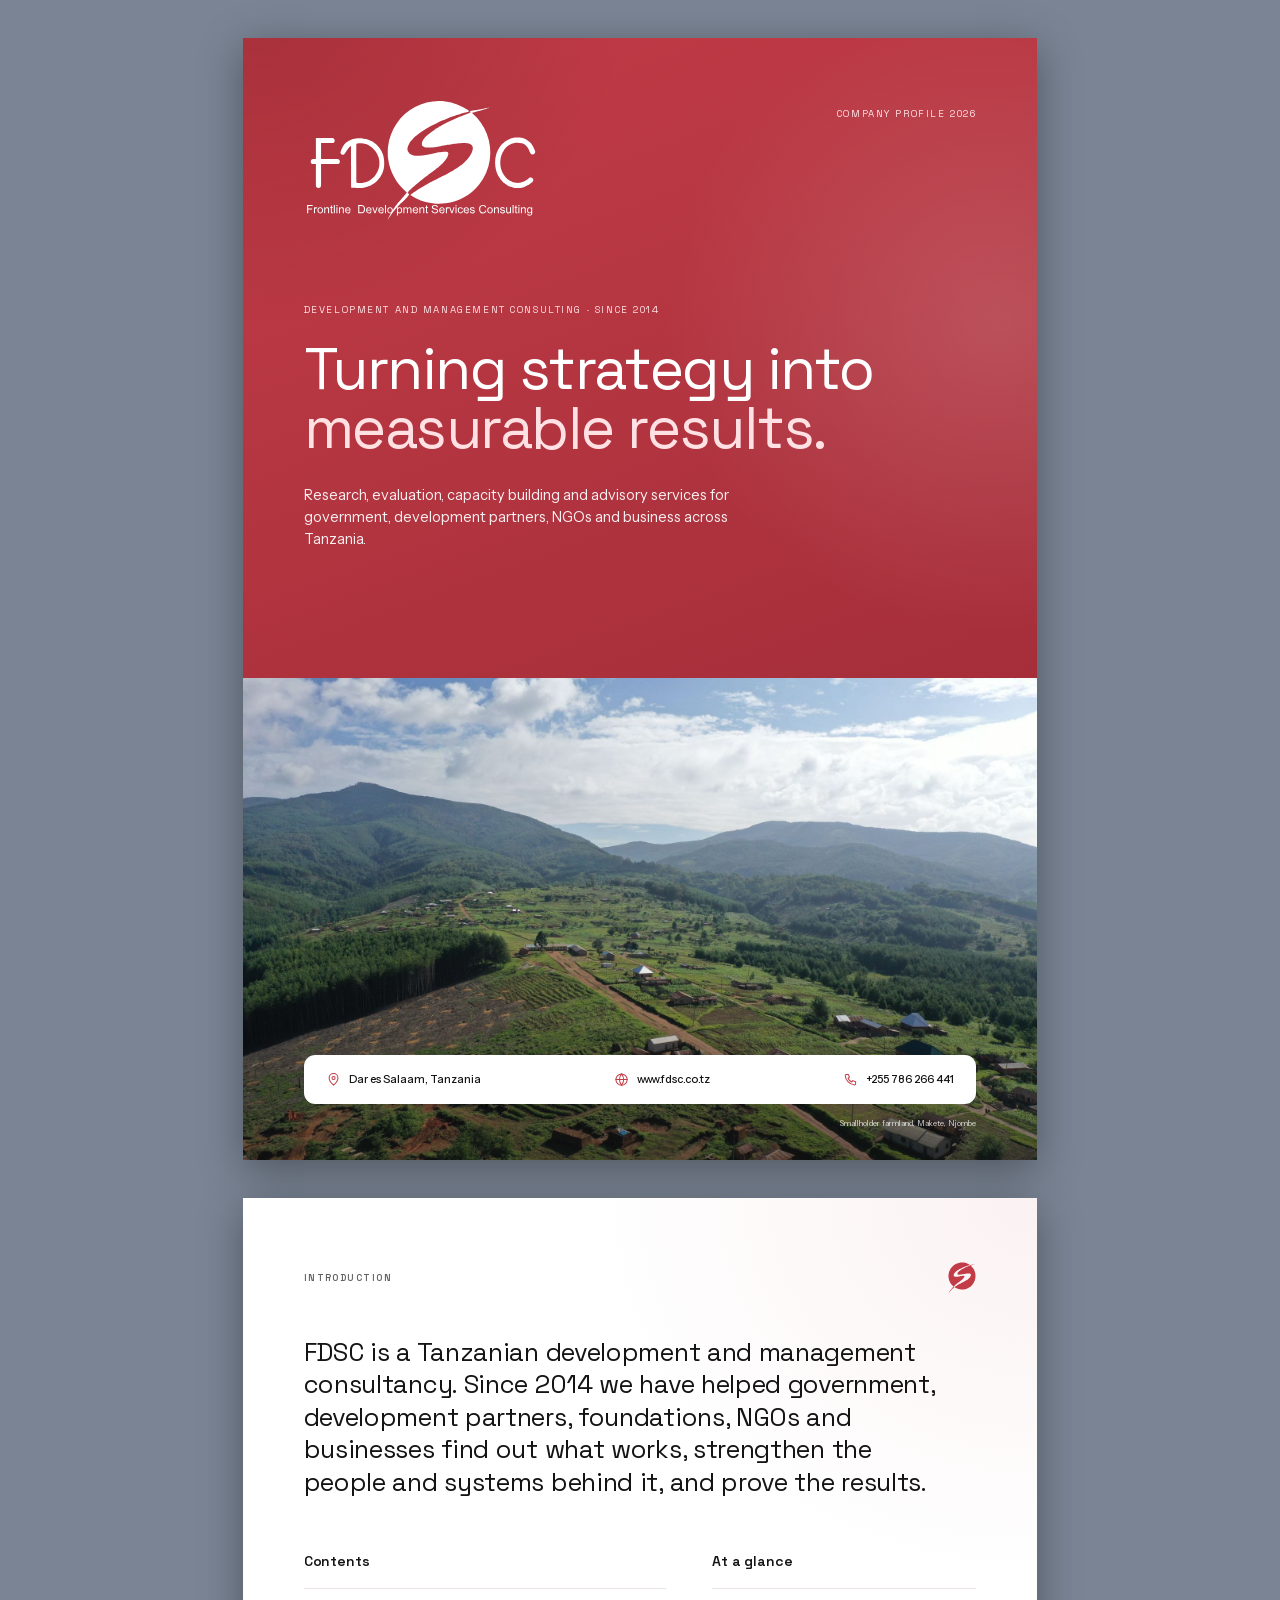
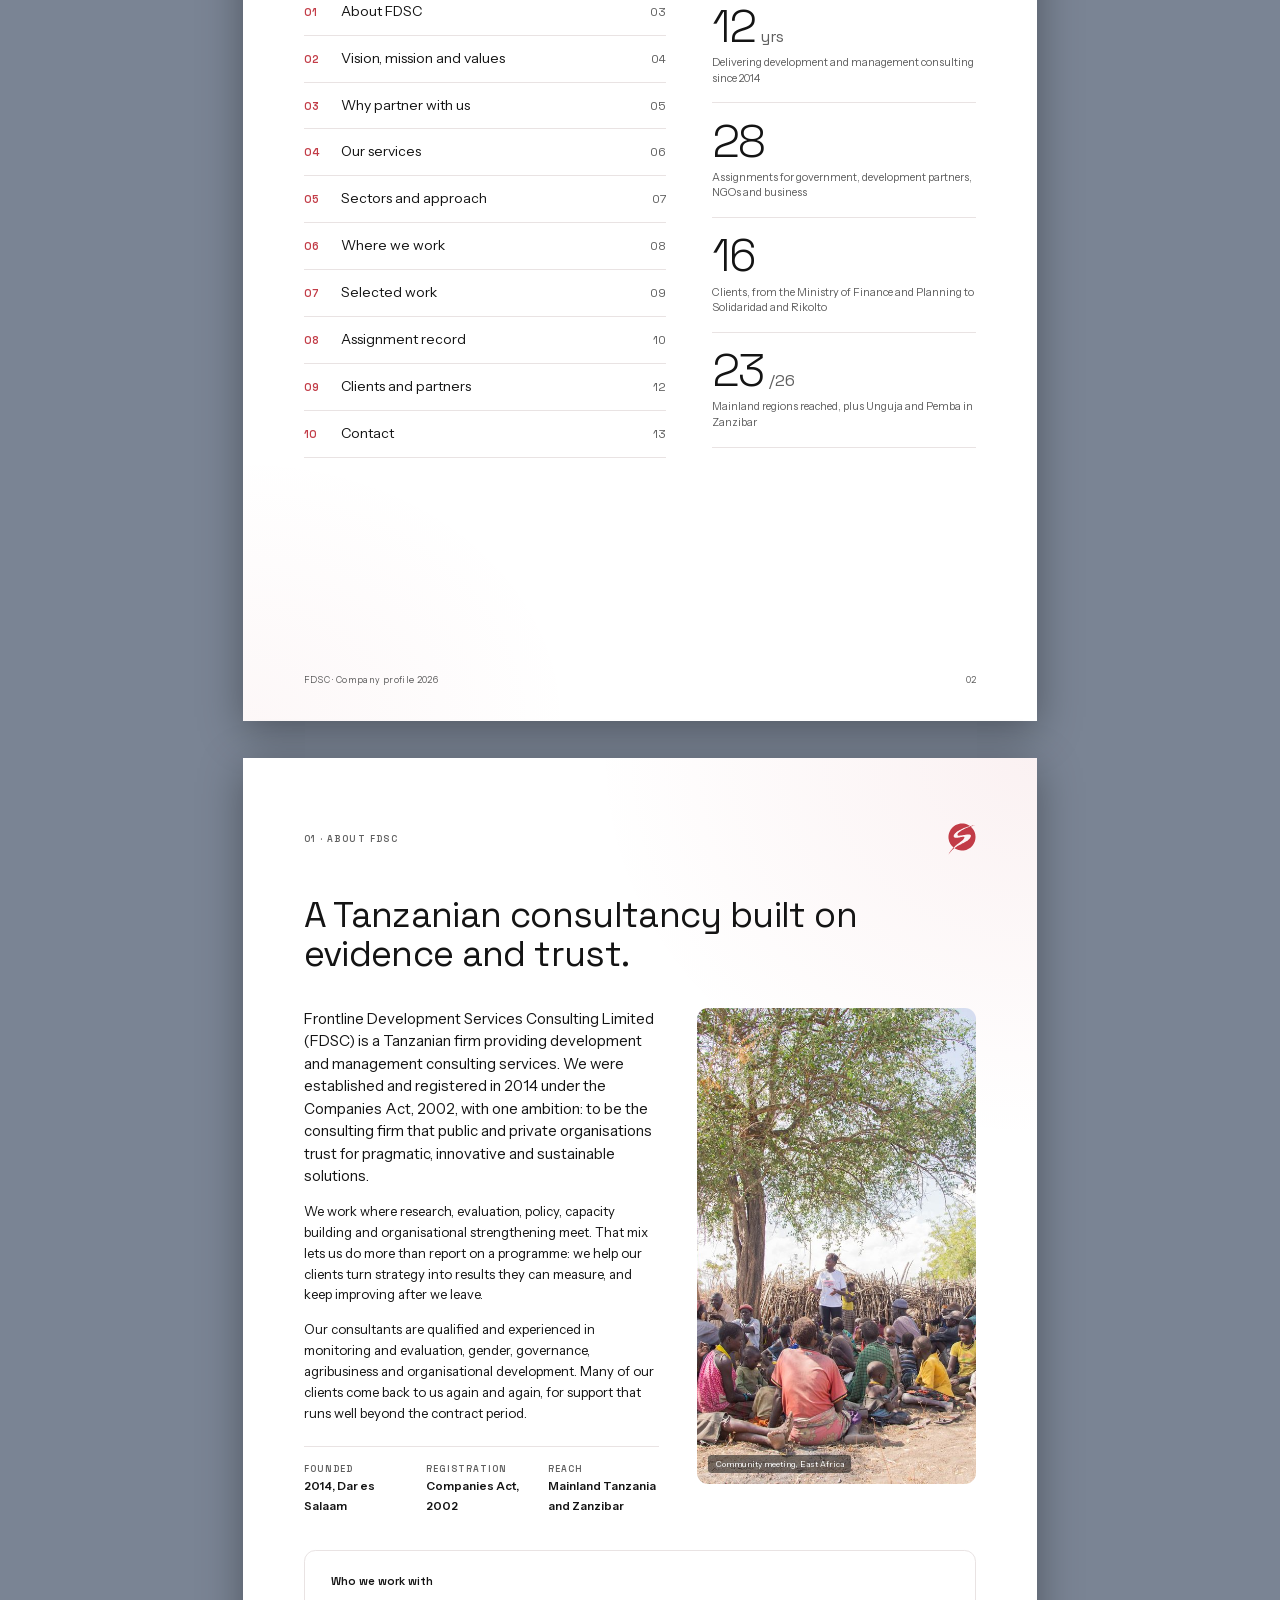
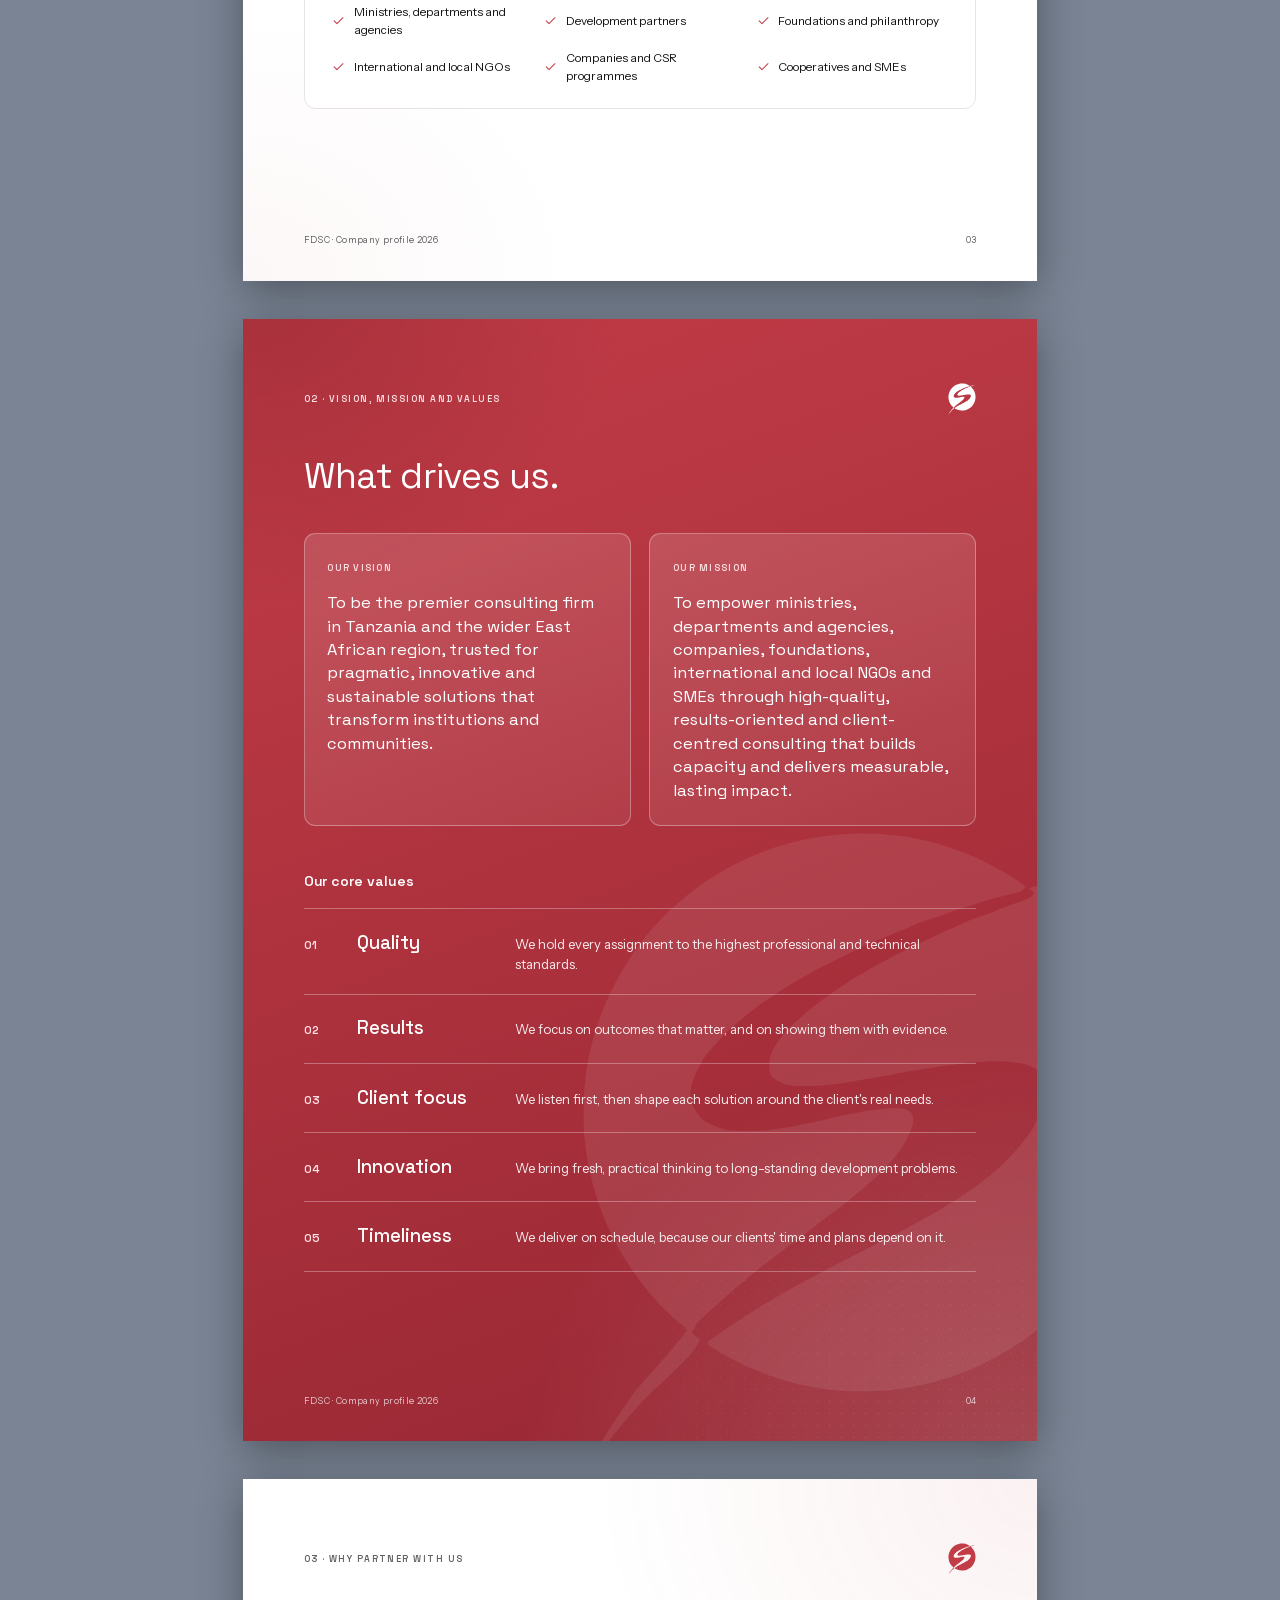
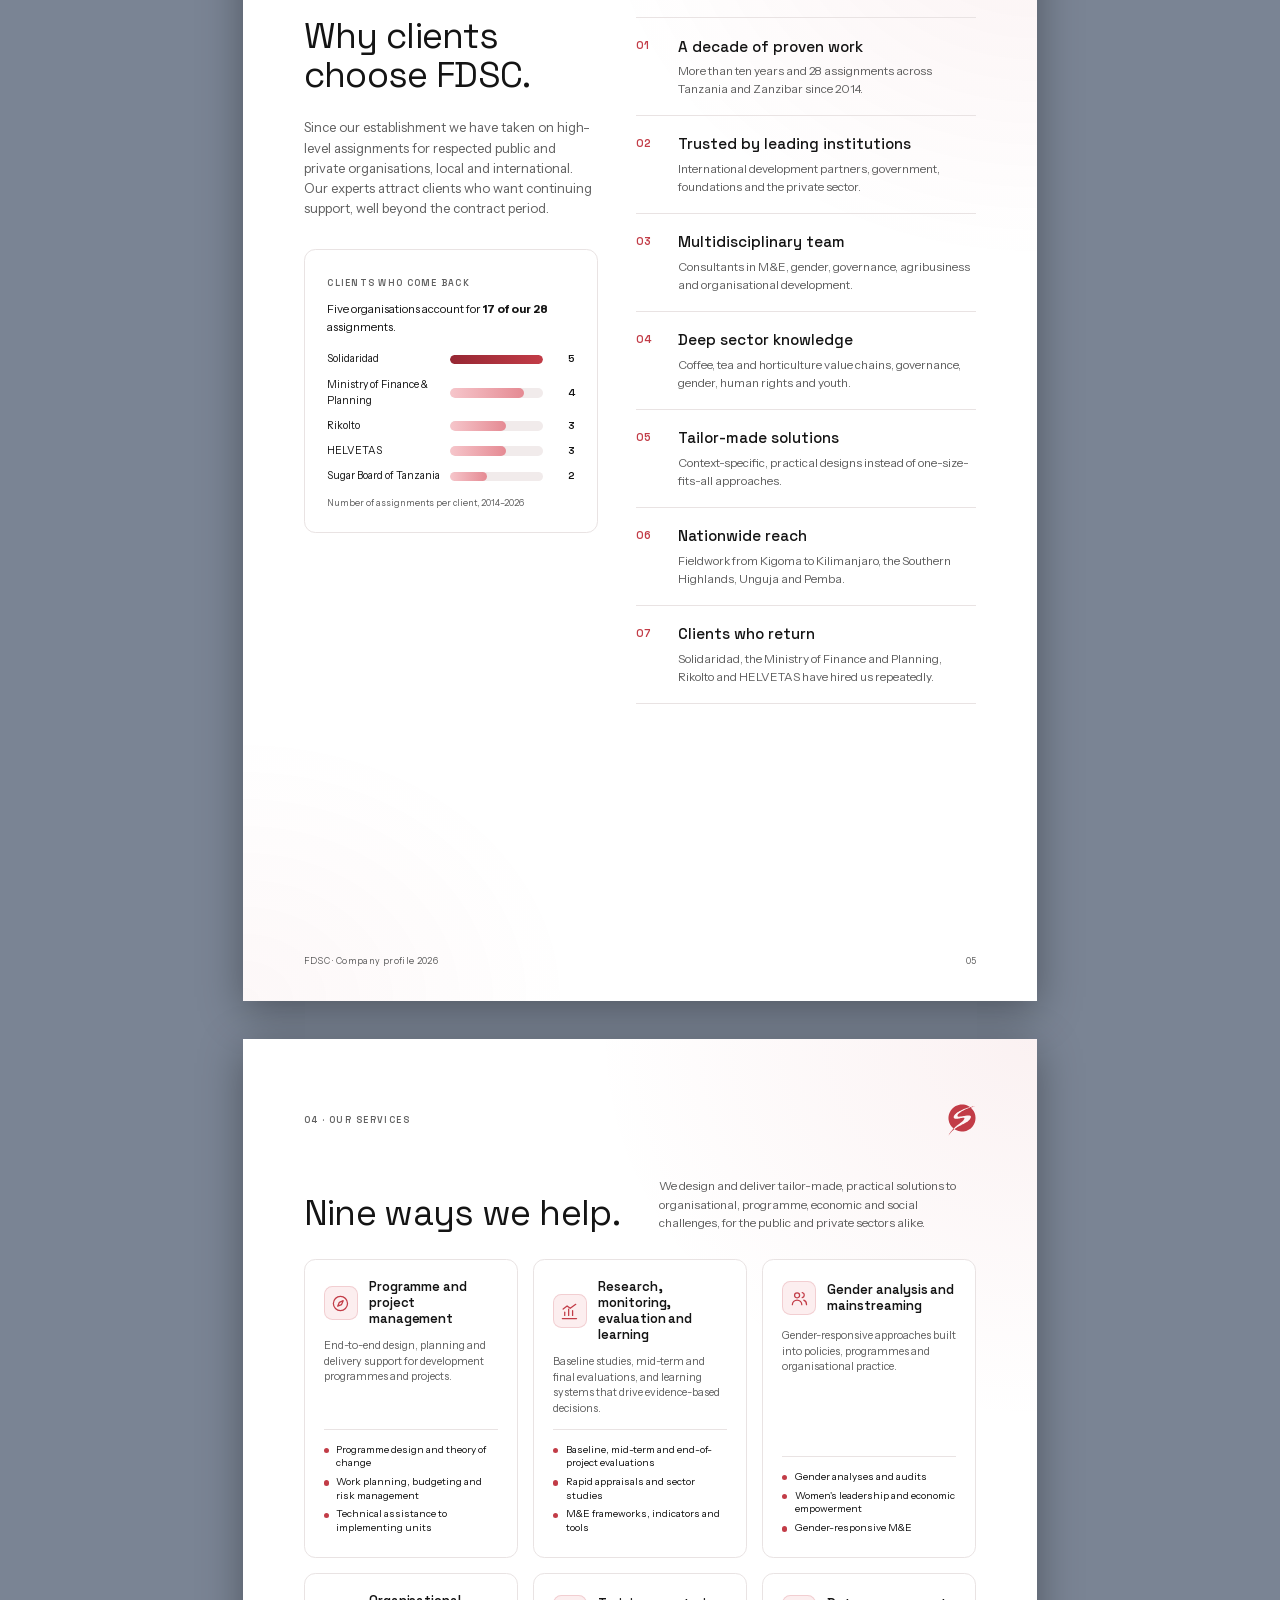
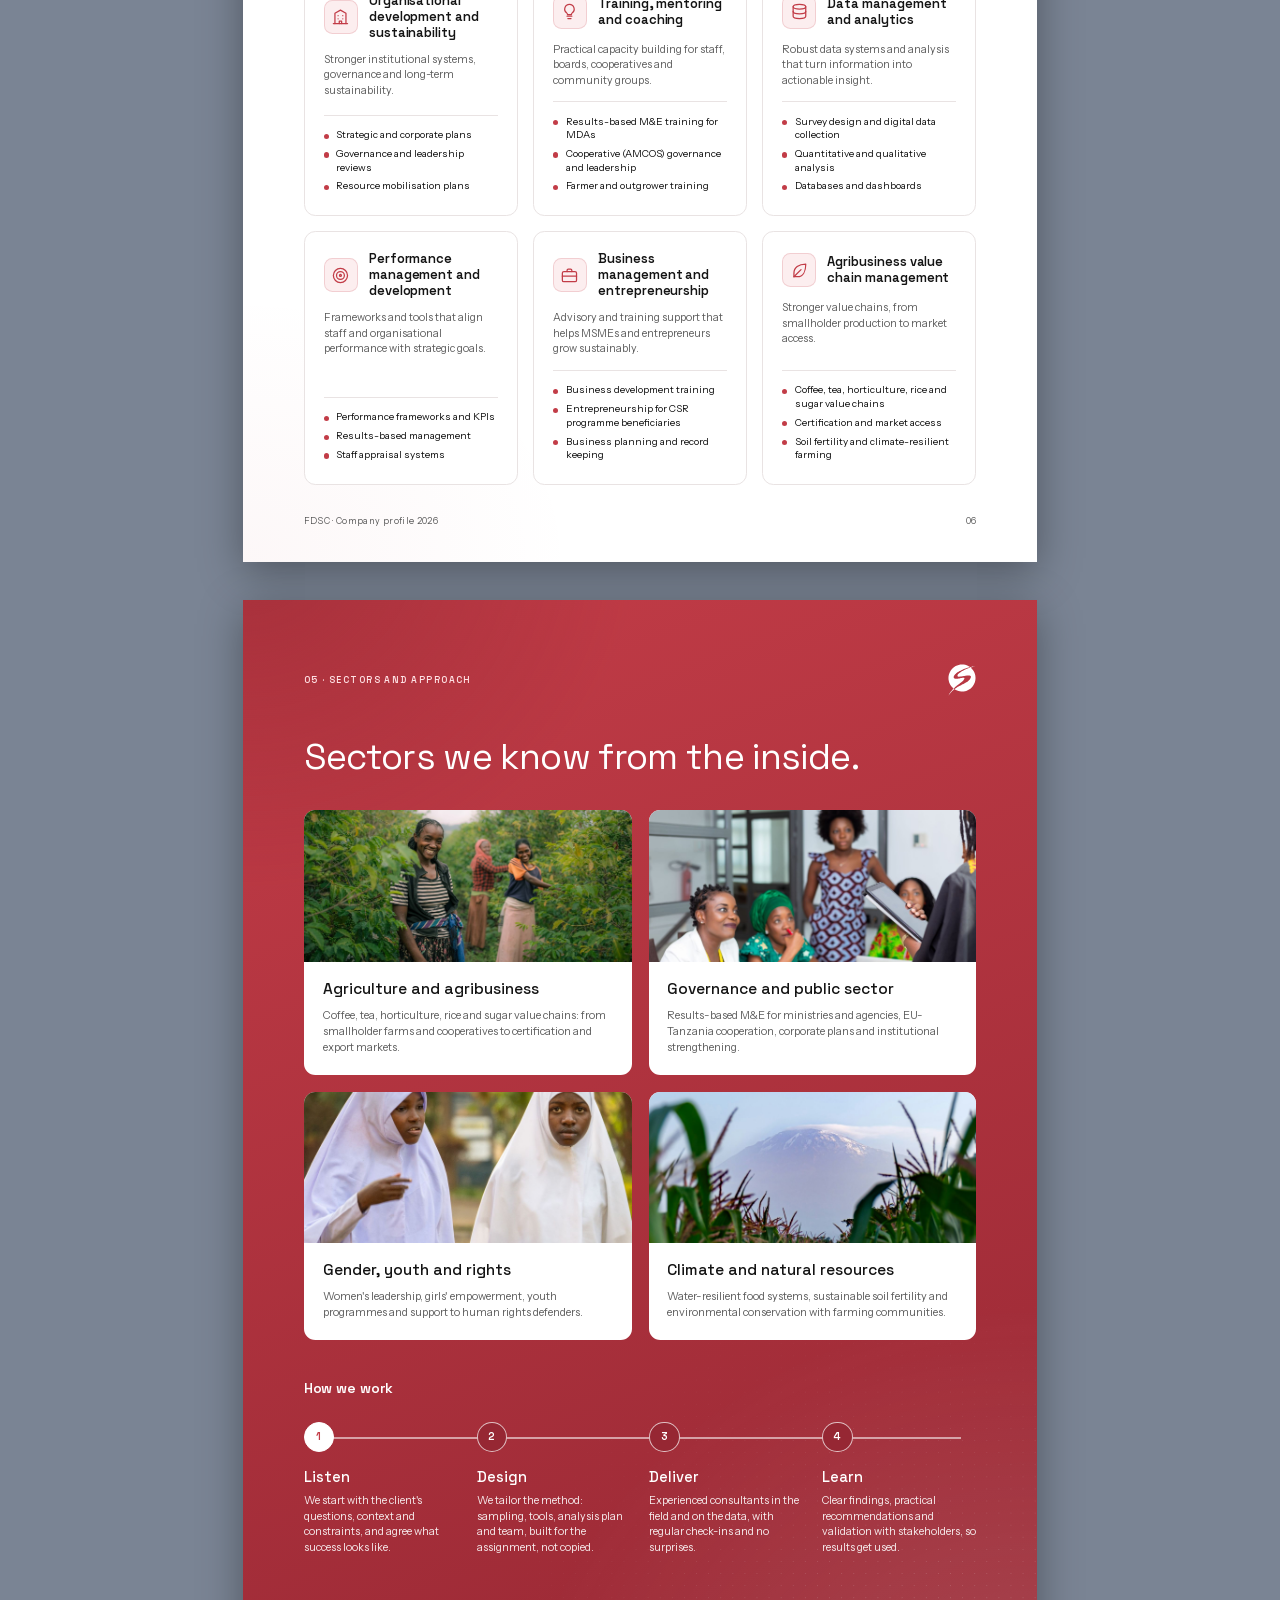
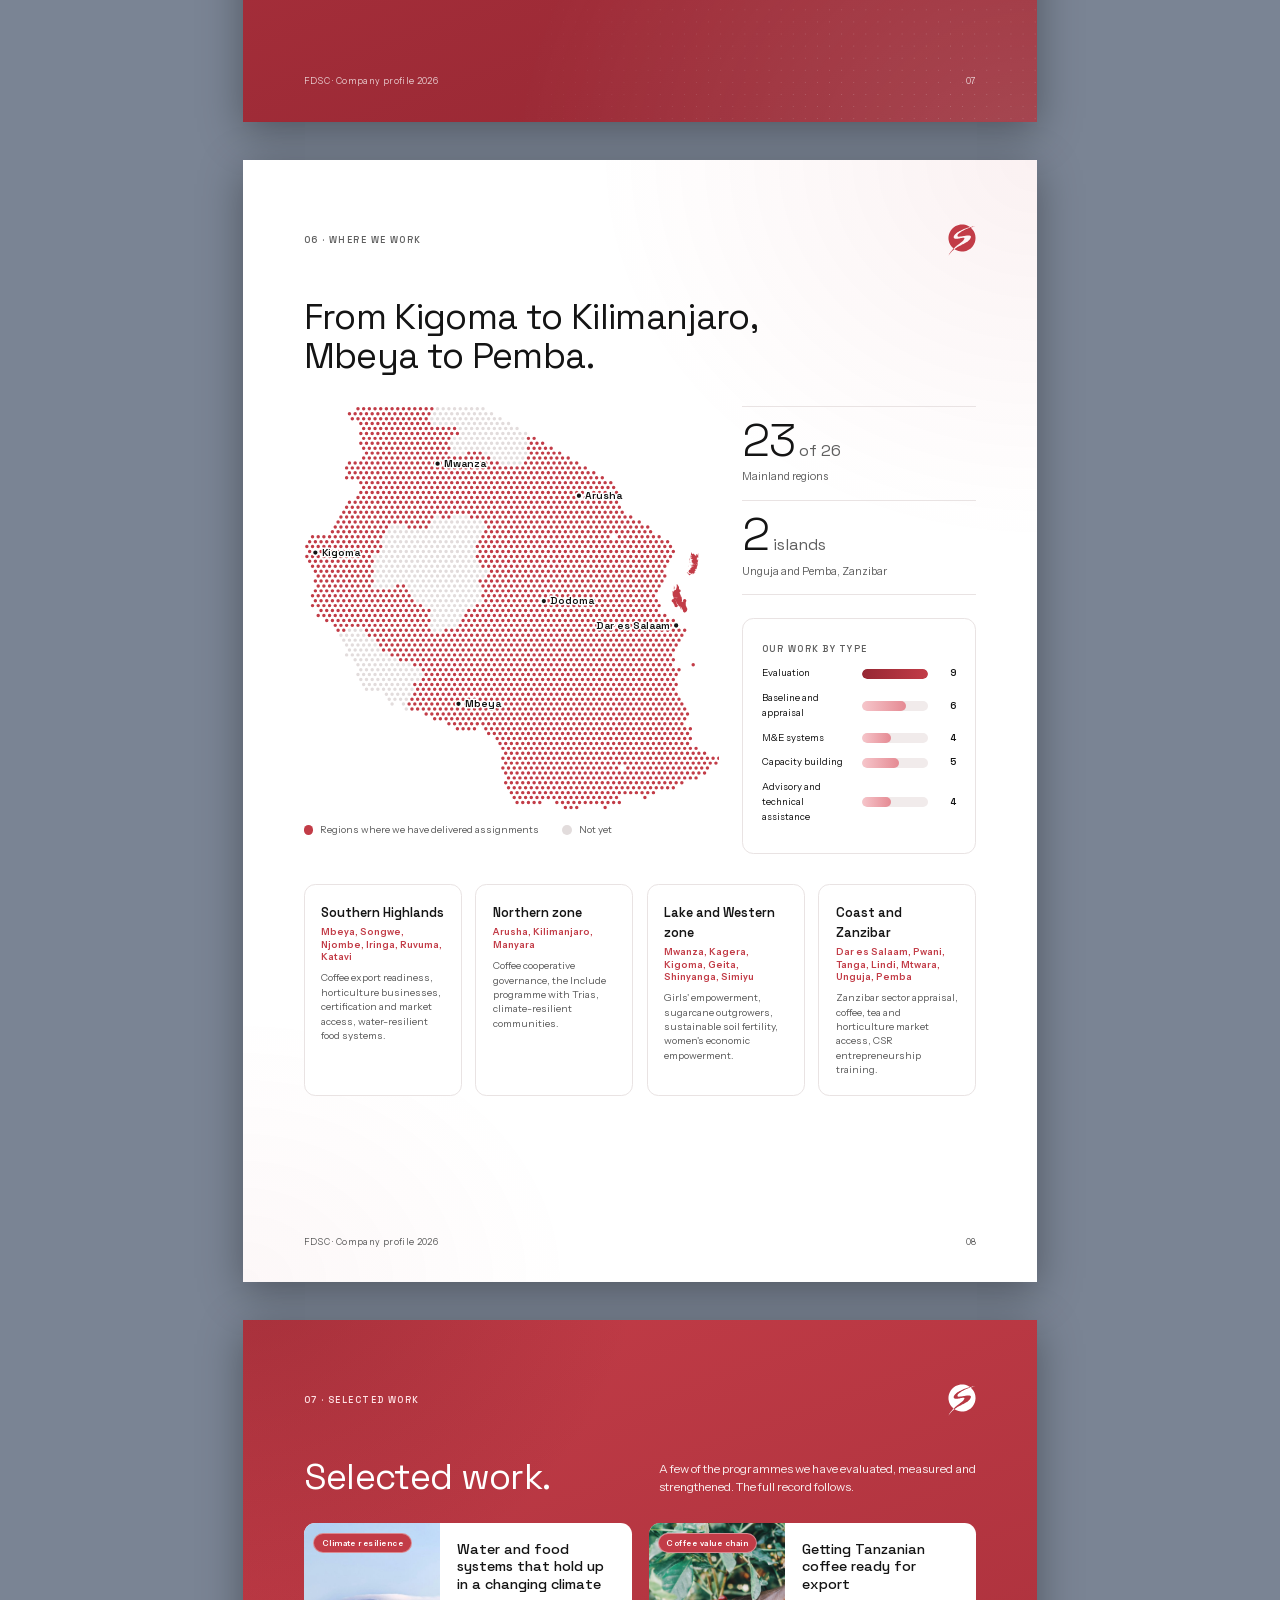
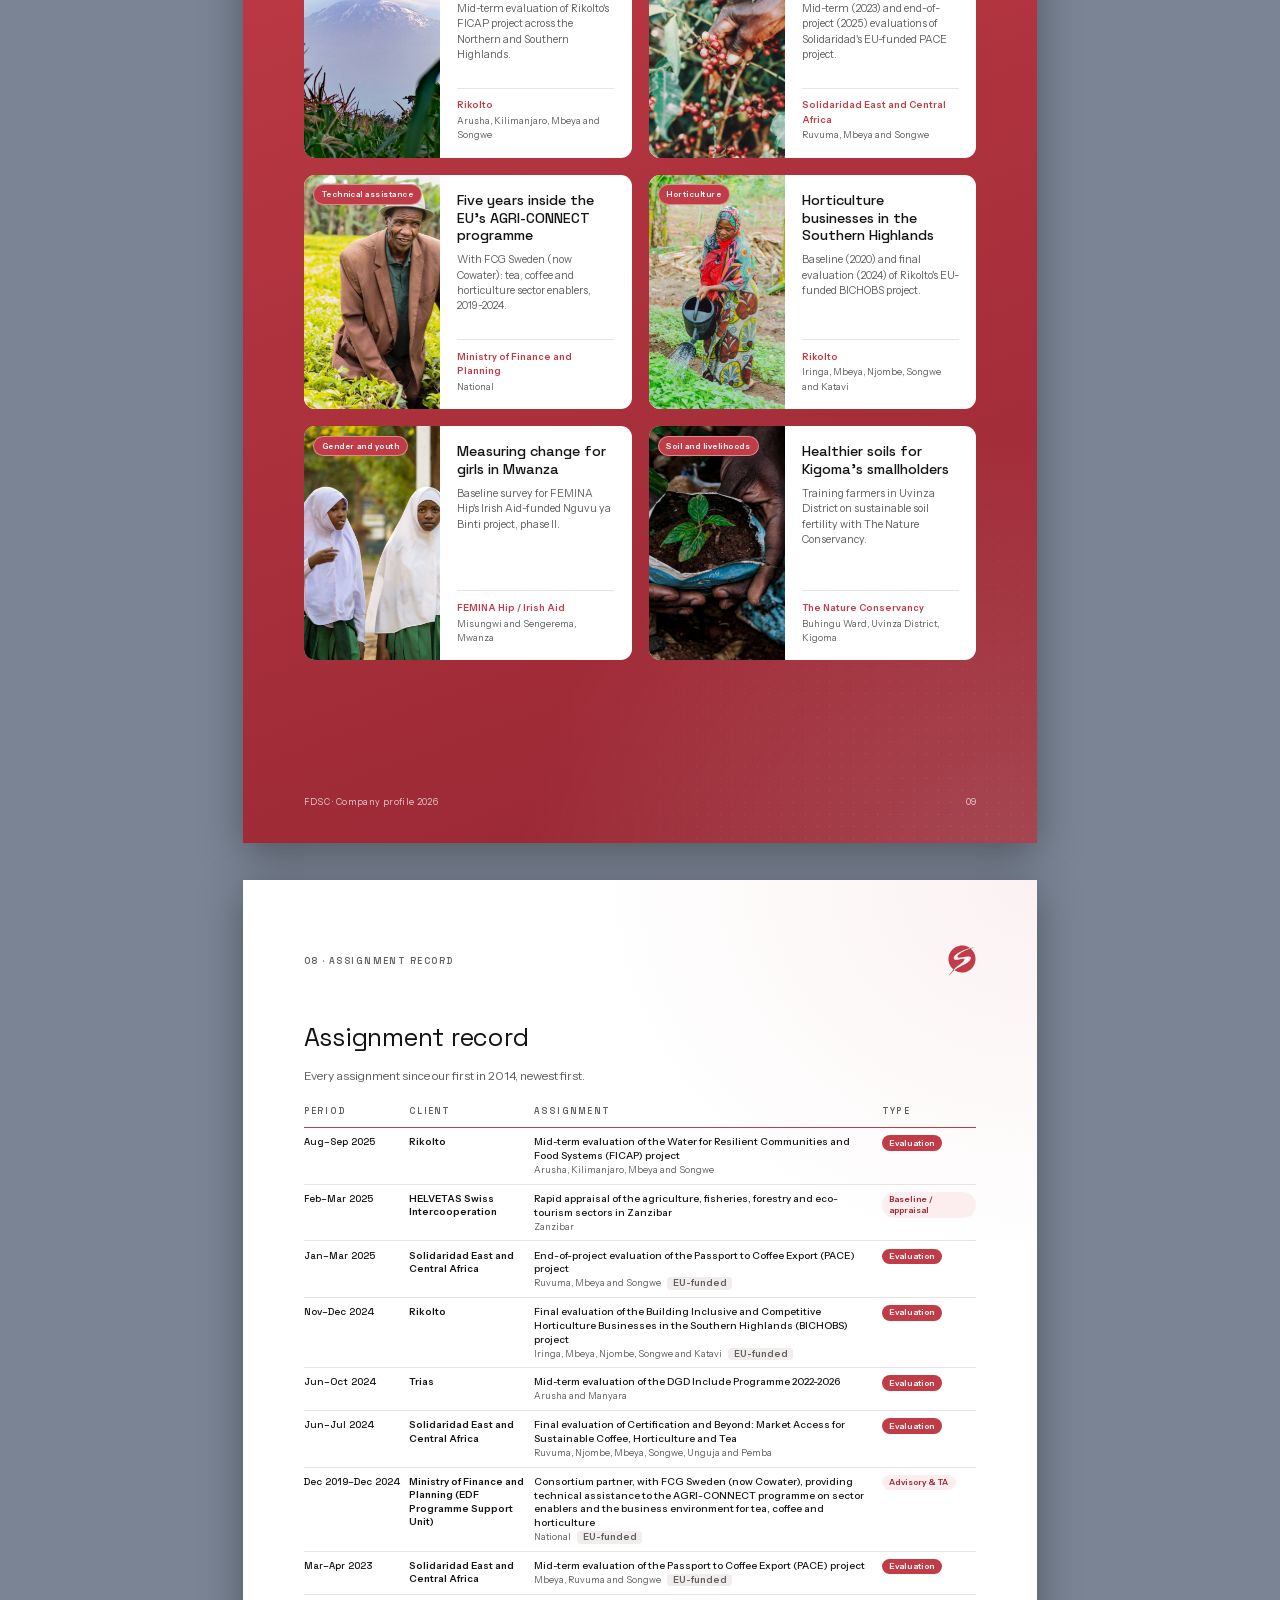
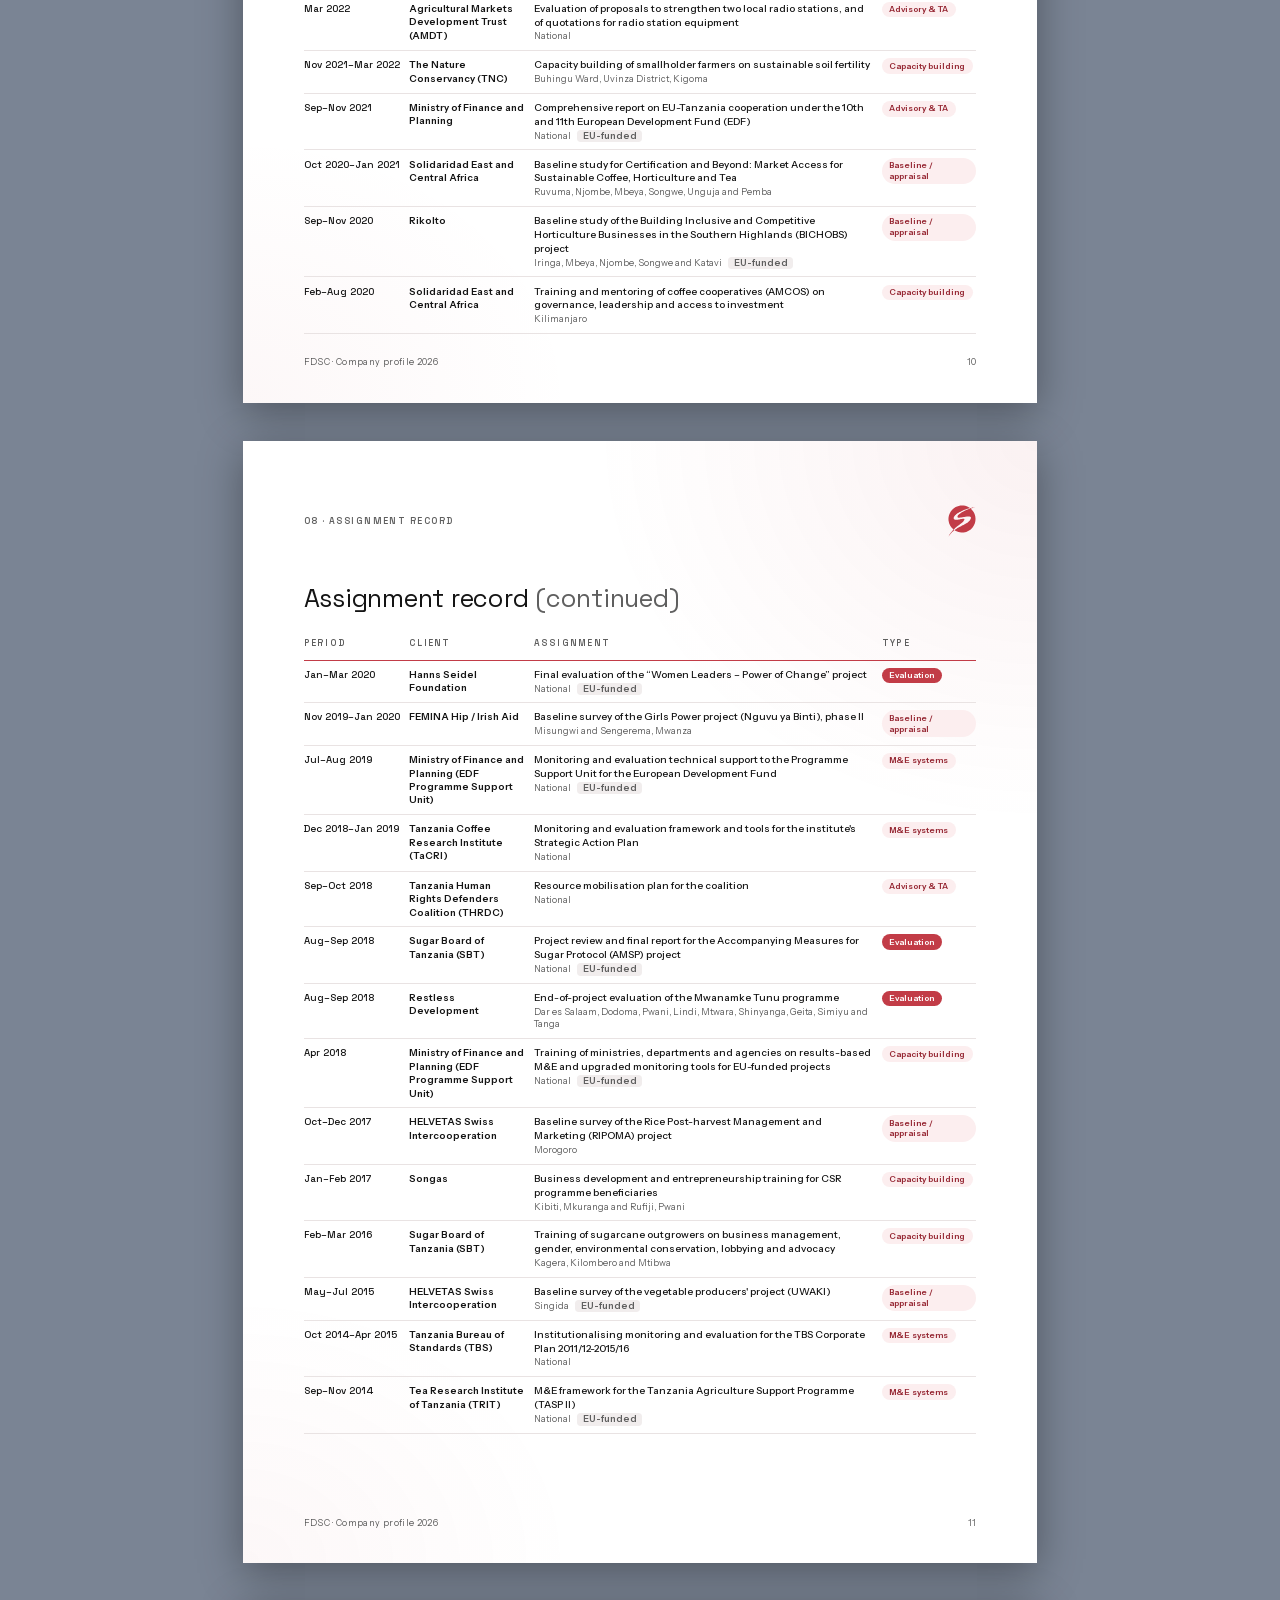
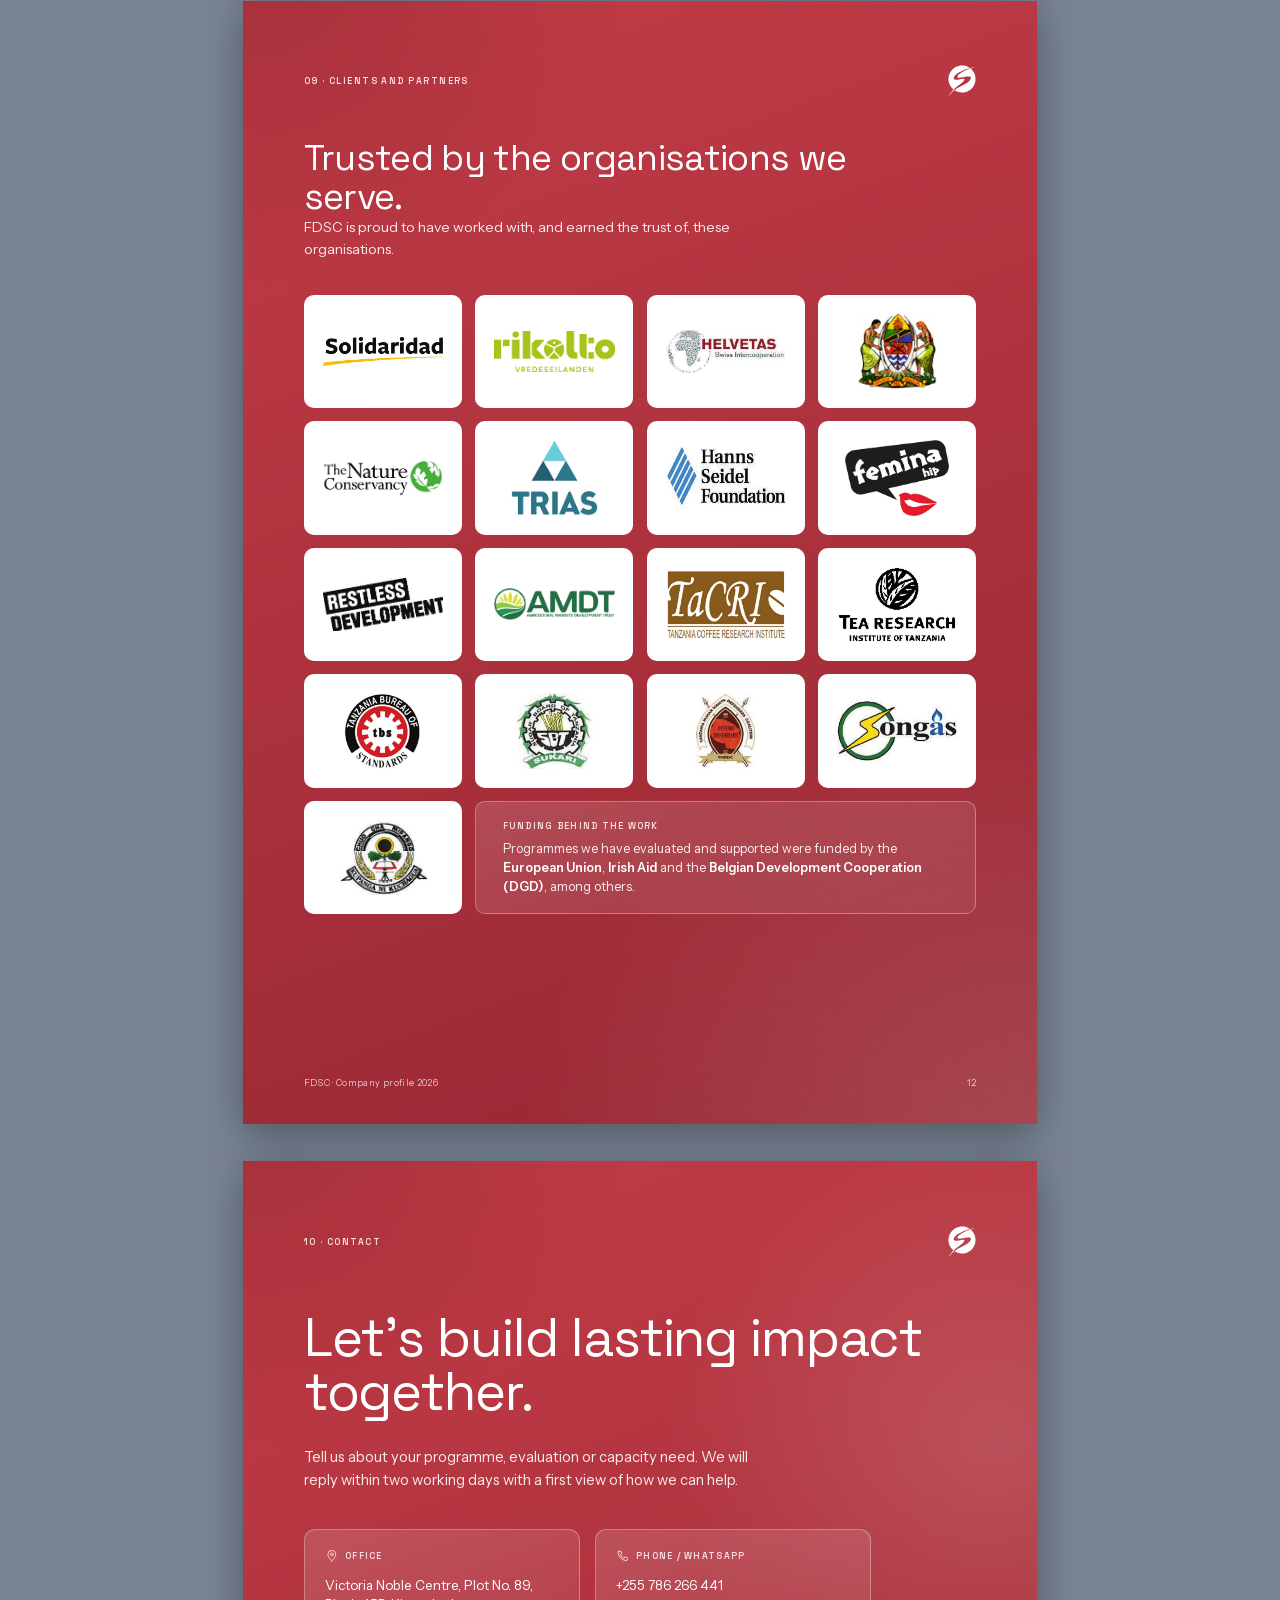
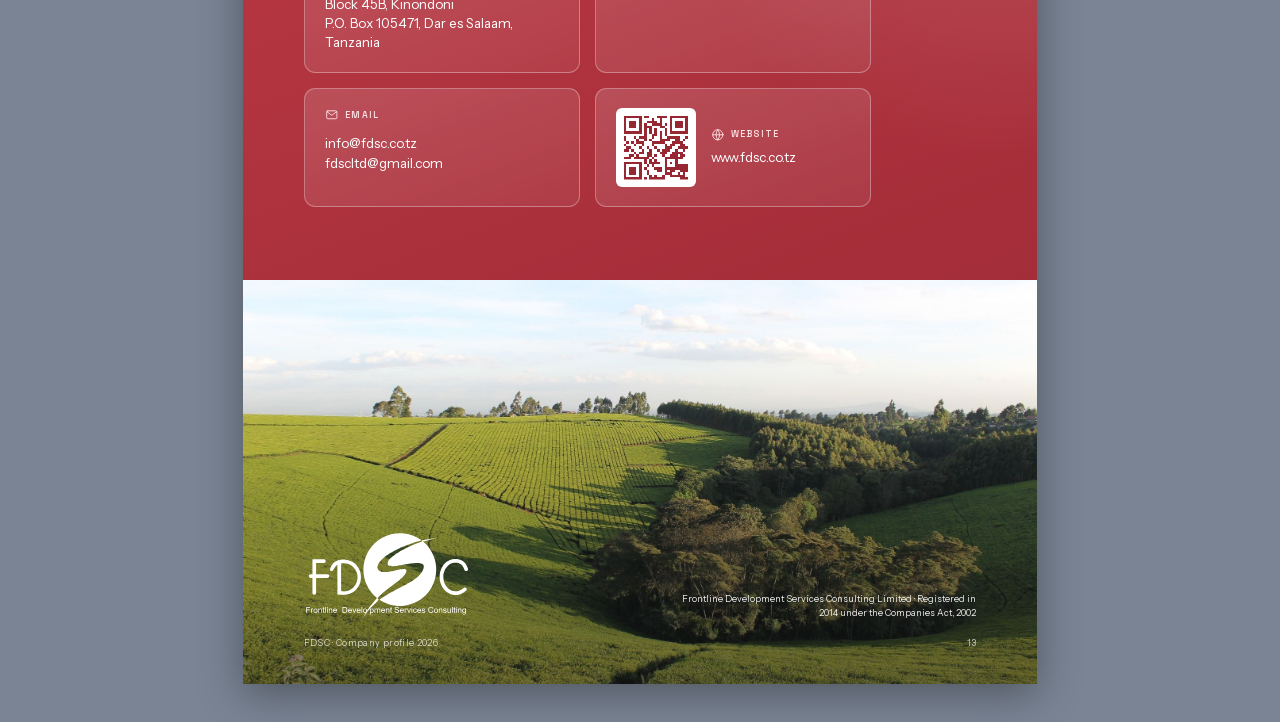
==== company-profile/profile.html @ 3108f453 "FDSC brand, company profile and website (draft 1) - Logo rebuilt as clean vectors from the client's " ====
<!doctype html><html lang="en-GB"><head><meta charset="utf-8">
<title>FDSC Company Profile 2026</title><style>
@font-face{font-family:'Space Grotesk';font-weight:300;src:url(fonts/SpaceGrotesk-300.ttf) format('truetype')}
@font-face{font-family:'Space Grotesk';font-weight:400;src:url(fonts/SpaceGrotesk-400.ttf) format('truetype')}
@font-face{font-family:'Space Grotesk';font-weight:500;src:url(fonts/SpaceGrotesk-500.ttf) format('truetype')}
@font-face{font-family:'Space Grotesk';font-weight:600;src:url(fonts/SpaceGrotesk-600.ttf) format('truetype')}
@font-face{font-family:'Instrument Sans';font-weight:400;src:url(fonts/InstrumentSans-400.ttf) format('truetype')}
@font-face{font-family:'Instrument Sans';font-weight:500;src:url(fonts/InstrumentSans-500.ttf) format('truetype')}
@font-face{font-family:'Instrument Sans';font-weight:600;src:url(fonts/InstrumentSans-600.ttf) format('truetype')}
@font-face{font-family:'Instrument Sans';font-weight:700;src:url(fonts/InstrumentSans-700.ttf) format('truetype')}
@font-face{font-family:'Instrument Sans';font-style:italic;font-weight:400;src:url(fonts/InstrumentSans-Italic-400.ttf) format('truetype')}
@page{size:A4;margin:0}
:root{--red:#C23C47;--red-700:#AE303C;--red-800:#962733;--red-900:#7C1E29;--red-200:#F6C6CB;--red-50:#FCEEEF;--pink:#FFE1E4;
  --ink:#141414;--muted:#5F5F5F;--line:#E9E3E3;--paper:#FBF8F8}
*{box-sizing:border-box;margin:0;padding:0}
html{-webkit-print-color-adjust:exact;print-color-adjust:exact}
body{font-family:'Instrument Sans',system-ui,sans-serif;font-size:9.2pt;line-height:1.55;color:var(--ink);background:#7a8494}
.page{width:210mm;height:297mm;position:relative;overflow:hidden;padding:17mm 16mm 18mm;page-break-after:always;break-after:page}
.page:last-child{page-break-after:auto}
@media screen{.page{margin:10mm auto;box-shadow:0 10px 40px rgba(0,0,0,.35)}}
h1,h2,h3,.big,.statement,.n,.label,.kick,.eyebrow{font-family:'Space Grotesk',sans-serif}
.light{background:radial-gradient(90% 55% at 100% 0%,rgba(194,60,71,.07),transparent 62%),radial-gradient(70% 40% at 0% 100%,rgba(194,60,71,.04),transparent 60%),#fff}
.dark{color:#fff;background:radial-gradient(110% 70% at 100% 105%,rgba(255,255,255,.16),transparent 60%),radial-gradient(80% 50% at 0% -5%,rgba(110,24,34,.35),transparent 62%),linear-gradient(160deg,var(--red),var(--red-800))}
.dots-bg{position:absolute;inset:0;background-image:radial-gradient(rgba(255,255,255,.2) .55px,transparent .7px);background-size:3.2mm 3.2mm;
  -webkit-mask-image:radial-gradient(80% 60% at 85% 100%,#000 10%,transparent 70%);mask-image:radial-gradient(80% 60% at 85% 100%,#000 10%,transparent 70%);pointer-events:none}
.page>*{position:relative}
.page>.dots-bg,.page>.watermark{position:absolute}
/* running head / folio */
.run{display:flex;justify-content:space-between;align-items:center;margin-bottom:11mm}
.kick{font-size:6.8pt;font-weight:600;letter-spacing:.16em;text-transform:uppercase;color:var(--muted)}
.dark .kick{color:var(--pink)}
.run .mark{height:8.5mm;width:auto}
.folio{position:absolute!important;left:16mm;right:16mm;bottom:9mm;display:flex;justify-content:space-between;font-size:6.6pt;color:var(--muted);letter-spacing:.04em}
.dark .folio{color:rgba(255,255,255,.72)}
/* type */
.h-hero{font-size:40pt;line-height:1.02;font-weight:400;letter-spacing:-.02em;color:#fff}
.h-xl{font-size:27pt;line-height:1.08;font-weight:400;letter-spacing:-.018em;max-width:150mm}
.h-lg{font-size:19pt;font-weight:400;letter-spacing:-.01em}
.h-sm{font-size:10.5pt;font-weight:600;letter-spacing:-.005em;margin-bottom:4mm}
.h-xs{font-size:8.6pt;font-weight:600;margin-bottom:3mm}
.dark .h-xl{color:#fff}
.on-dark{color:#fff}
.lead{font-size:10.6pt;line-height:1.55;color:var(--muted);max-width:132mm}
.lead.on-dark{color:rgba(255,255,255,.9)}
.muted{color:var(--muted)}
.label{display:inline-flex;align-items:center;gap:1.6mm;font-size:6.8pt;font-weight:600;letter-spacing:.14em;text-transform:uppercase;color:var(--muted)}
.dark .label{color:var(--pink)}
.label .ic{width:3.6mm;height:3.6mm}
.eyebrow{font-size:7.4pt;letter-spacing:.16em;text-transform:uppercase;color:var(--pink);margin-bottom:6mm}
.ic{width:5mm;height:5mm;flex:none}
.glass{background:#fff;border:.3mm solid var(--line);border-radius:3mm}
.glass-d{background:linear-gradient(160deg,rgba(255,255,255,.14),rgba(255,255,255,.06));border:.3mm solid rgba(255,255,255,.3);border-radius:3mm;padding:6mm}
/* cover */
.cover{padding:0}
.cover__img{position:absolute;left:0;right:0;bottom:0;width:100%;height:43%;object-fit:cover;object-position:center 55%}
.cover__shade{position:absolute;inset:0;background:linear-gradient(180deg,transparent 78%,rgba(20,20,20,.38) 100%)}
.cover__glow{position:absolute;inset:0;background:radial-gradient(60% 40% at 95% 25%,rgba(255,255,255,.14),transparent 70%);pointer-events:none}
.cover__top{position:absolute;top:16mm;left:16mm;right:16mm;display:flex;justify-content:space-between;align-items:flex-start}
.cover__top .logo{width:62mm;height:auto}
.cover__tag{font-family:'Space Grotesk';font-size:7.4pt;letter-spacing:.16em;text-transform:uppercase;color:var(--pink);padding-top:2mm}
.cover__body{position:absolute;top:70mm;left:16mm;right:22mm}
.cover h1{font-size:44pt;line-height:1.0;font-weight:400;letter-spacing:-.025em;color:#fff;max-width:165mm}
.cover h1 .hl{color:var(--pink)}
.cover__lede{margin-top:7mm;font-size:11pt;line-height:1.5;color:rgba(255,255,255,.92);max-width:118mm}
.cover__foot{position:absolute;left:16mm;right:16mm;bottom:15mm;display:flex;justify-content:space-between;gap:4mm;padding:4.2mm 6mm;border-radius:3mm;
  background:#fff;font-size:8.2pt;color:var(--ink);font-weight:500}
.cover__foot span{display:inline-flex;align-items:center;gap:2mm}
.cover__foot .ic{width:4mm;height:4mm;color:var(--red)}
.cover__credit{position:absolute;right:16mm;bottom:8mm;font-size:5.8pt;color:rgba(255,255,255,.75)}
/* contents */
.statement{font-size:19pt;line-height:1.28;font-weight:400;letter-spacing:-.012em;max-width:168mm;margin-bottom:14mm}
.two{display:grid;grid-template-columns:1fr 70mm;gap:12mm}
.toc{list-style:none;border-top:.3mm solid var(--line)}
.toc li{display:grid;grid-template-columns:10mm 1fr auto;align-items:baseline;padding:3.2mm 0;border-bottom:.3mm solid var(--line);font-size:10.5pt}
.toc .n{font-size:8pt;color:var(--red);font-weight:600}
.toc .pg{font-family:'Space Grotesk';font-size:9pt;color:var(--muted)}
.glance .stat{padding:4mm 0 4.4mm;border-top:.3mm solid var(--line);display:block}
.glance .stat:last-child{border-bottom:.3mm solid var(--line)}
.big{display:block;font-size:34pt;line-height:1;font-weight:300;letter-spacing:-.03em;color:var(--ink)}
.big small{font-size:12pt;letter-spacing:0;margin-left:1.2mm;color:var(--muted);font-weight:400}
.stat p{font-size:8.2pt;color:var(--muted);margin-top:1.6mm;line-height:1.4}
/* about */
.about{display:grid;grid-template-columns:1fr 74mm;gap:10mm;margin-top:9mm}
.about__text p{margin-bottom:3.6mm;font-size:9.8pt;line-height:1.6}
.about__text p:first-child{font-size:11.2pt;line-height:1.5}
.facts{display:grid;grid-template-columns:repeat(3,1fr);gap:3mm;margin-top:6mm;border-top:.3mm solid var(--line);padding-top:4mm}
.facts span{display:block;font-size:6.8pt;text-transform:uppercase;letter-spacing:.12em;color:var(--muted);font-family:'Space Grotesk';font-weight:600}
.facts b{font-weight:600;font-size:8.6pt}
.about__img{position:relative;height:126mm;border-radius:3mm;overflow:hidden}

.about__img img{width:100%;height:100%;object-fit:cover;object-position:40% center}
figcaption{position:absolute;left:3mm;bottom:3mm;font-size:6pt;color:#fff;background:rgba(20,20,20,.55);padding:.8mm 2mm;border-radius:1mm}
.who{margin-top:9mm;padding:6mm 7mm}
.chips{list-style:none;display:grid;grid-template-columns:repeat(3,1fr);gap:2.6mm 5mm}
.chips li{display:flex;align-items:center;gap:2mm;font-size:8.8pt}
.chips .ic{width:4mm;height:4mm;color:var(--red)}
/* values */
.watermark{right:-30mm;bottom:-12mm;height:175mm;width:auto;opacity:.08}
.vm{display:grid;grid-template-columns:1fr 1fr;gap:5mm;margin:10mm 0 12mm}
.vm p{font-family:'Space Grotesk';font-size:12.4pt;line-height:1.42;font-weight:400;color:#fff;margin-top:4mm}
.values{list-style:none;border-top:.3mm solid rgba(255,255,255,.3)}
.values li{display:grid;grid-template-columns:14mm 42mm 1fr;align-items:baseline;padding:5.2mm 0;border-bottom:.3mm solid rgba(255,255,255,.3)}
.values .n{color:var(--pink);font-size:8.4pt;font-weight:600}
.values b{font-family:'Space Grotesk';font-weight:500;font-size:14pt;color:#fff}
.values p{color:rgba(255,255,255,.9);font-size:9.8pt}
/* why */
.why{display:grid;grid-template-columns:78mm 1fr;gap:10mm}
.why .lead{margin:6mm 0 8mm;font-size:9.8pt}
.chart{padding:6mm}
.chart__note{font-size:8.6pt;margin:2.5mm 0 4mm;color:var(--ink)}
.chart__foot{font-size:6.6pt;color:var(--muted);margin-top:3mm}
.bar{display:grid;grid-template-columns:30mm 1fr 6mm;align-items:center;gap:2.5mm;margin:2.4mm 0;font-size:7.8pt}
.bt{height:2.6mm;background:#F1EBEB;border-radius:2mm;overflow:hidden}
.bt i{display:block;height:100%;background:linear-gradient(90deg,var(--red-200),#E58A93);border-radius:2mm}
.bar:first-of-type .bt i{background:linear-gradient(90deg,var(--red-800),var(--red))}
.bv{font-family:'Space Grotesk';font-weight:600;text-align:right}
.reasons{list-style:none;border-top:.3mm solid var(--line)}
.reasons li{display:grid;grid-template-columns:11mm 1fr;padding:4.4mm 0;border-bottom:.3mm solid var(--line)}
.reasons .n{font-size:8.2pt;color:var(--red);font-weight:600;padding-top:.6mm}
.reasons b{font-family:'Space Grotesk';font-size:11.4pt;font-weight:500;display:block;margin-bottom:1mm}
.reasons p{color:var(--muted);font-size:8.8pt}
/* services */
.head-row{display:grid;grid-template-columns:1fr 84mm;gap:8mm;align-items:end;margin-bottom:7mm}
.head-row .lead{font-size:9pt}
.svc-grid{display:grid;grid-template-columns:repeat(3,1fr);gap:4mm;margin-top:2mm}
.svc{padding:5mm 5mm 5.2mm;display:flex;flex-direction:column}
.svc__hd{display:grid;grid-template-columns:9mm 1fr;gap:3mm;align-items:center;margin-bottom:3mm;min-height:10mm}
.svc__ic{width:9mm;height:9mm;border-radius:2.2mm;display:grid;place-items:center;background:var(--red-50);border:.3mm solid rgba(194,60,71,.18);color:var(--red)}
.svc__ic .ic{width:5mm;height:5mm}
.svc h3{font-size:9.8pt;font-weight:600;line-height:1.22;letter-spacing:-.005em}
.svc p{font-size:8pt;color:var(--muted);line-height:1.45;margin-bottom:3.5mm}
.svc ul{list-style:none;margin-top:auto;border-top:.3mm solid var(--line);padding-top:2.6mm}
.svc li{font-size:7.5pt;line-height:1.35;padding:.7mm 0 .7mm 3.4mm;position:relative}
.svc li::before{content:"";position:absolute;left:0;top:2.1mm;width:1.4mm;height:1.4mm;border-radius:50%;background:var(--red)}
/* sectors */
.sectors{display:grid;grid-template-columns:1fr 1fr;gap:4.5mm;margin:9mm 0 10mm}
.sector{border-radius:3mm;overflow:hidden;background:#fff;color:var(--ink)}
.sector img{width:100%;height:40mm;object-fit:cover;display:block}
.sector div{padding:4.4mm 5mm 5mm}
.sector h3{font-size:11.6pt;font-weight:500;color:var(--ink);margin-bottom:1.6mm}
.sector p{font-size:8.2pt;color:var(--muted);line-height:1.45}
.steps{list-style:none;display:grid;grid-template-columns:repeat(4,1fr);gap:5mm;position:relative;padding-top:2mm}
.steps::before{content:"";position:absolute;left:4mm;right:4mm;top:6mm;height:.4mm;background:rgba(255,255,255,.55)}
.steps .dot{position:relative;display:grid;place-items:center;width:8mm;height:8mm;border-radius:50%;background:var(--red-800);border:.4mm solid rgba(255,255,255,.7);font-family:'Space Grotesk';font-size:8pt;font-weight:600;color:#fff;margin-bottom:3.6mm}
.steps li:first-child .dot{border-color:#fff;background:#fff;color:var(--red)}
.steps b{font-family:'Space Grotesk';font-size:11pt;font-weight:500;color:#fff;display:block;margin-bottom:1.2mm}
.steps p{font-size:8pt;color:rgba(255,255,255,.9);line-height:1.45}
/* map */
.mapwrap{display:grid;grid-template-columns:1fr 62mm;gap:6mm;margin-top:8mm}
.tzmap{width:100%;height:auto;display:block}
.tzmap .dots{fill:none;stroke-linecap:round}
.tzmap .dots.off{stroke:#E2DCDC}
.tzmap .dots.on{stroke:var(--red)}
.tzmap .isl.on{fill:var(--red)}
.tzmap .isl.off{fill:#E2DCDC}
.tzmap .city circle{fill:var(--ink);stroke:#fff;stroke-width:2.2}
.tzmap .city text{font-family:'Space Grotesk';font-size:15px;font-weight:600;fill:var(--ink);paint-order:stroke;stroke:#fff;stroke-width:4px;stroke-linejoin:round}
.legend{display:flex;gap:6mm;margin-top:3mm;font-size:7.4pt;color:var(--muted)}
.legend span{display:inline-flex;align-items:center;gap:1.8mm}
.legend i{width:2.6mm;height:2.6mm;border-radius:50%;background:#E2DCDC}
.legend i.on{background:var(--red)}
.map__side .stat{padding:3mm 0 4mm;border-bottom:.3mm solid var(--line)}
.map__side .stat:first-child{border-top:.3mm solid var(--line)}
.map__side .chart{margin-top:6mm;padding:5mm}
.map__side .bar{grid-template-columns:24mm 1fr 5mm;font-size:7.2pt;margin:2.6mm 0}
.map__side .bar:first-of-type .bt i{background:linear-gradient(90deg,var(--red-800),var(--red))}
.zones{display:grid;grid-template-columns:repeat(4,1fr);gap:3.5mm;margin-top:8mm}
.zone{padding:4.6mm 4.4mm}
.zone b{display:block;font-family:'Space Grotesk';font-weight:600;font-size:9.6pt;margin-bottom:1mm}
.zone span{display:block;font-size:6.8pt;color:var(--red);font-weight:600;line-height:1.35;margin-bottom:2.2mm}
.zone p{font-size:7.6pt;color:var(--muted);line-height:1.42}
.regions{margin-top:7mm;font-size:7.8pt;color:var(--muted);line-height:1.6;border-top:.3mm solid var(--line);padding-top:4mm}
.regions b{color:var(--ink)}
/* featured */
.feats{display:grid;grid-template-columns:1fr 1fr;gap:4.5mm}
.feat{display:grid;grid-template-columns:36mm 1fr;border-radius:3mm;overflow:hidden;background:#fff;height:62mm}
.feat__img{position:relative}
.feat__img img{width:100%;height:100%;object-fit:cover;display:block}
.tag{position:absolute;left:2.5mm;top:2.5mm;font-size:6pt;font-weight:600;letter-spacing:.06em;color:#fff;background:var(--red);border:.25mm solid rgba(255,255,255,.4);padding:.8mm 2mm;border-radius:5mm}
.feat__b{padding:4.6mm 4.6mm 4mm;display:flex;flex-direction:column}
.feat h3{font-size:10.8pt;font-weight:500;line-height:1.22;color:var(--ink);margin-bottom:2mm}
.feat p{font-size:7.9pt;line-height:1.45;color:var(--muted)}
.meta{margin-top:auto;padding-top:2.6mm;border-top:.3mm solid var(--line);display:flex;flex-direction:column;gap:.4mm;font-size:6.9pt;color:var(--muted)}
.meta span:first-child{color:var(--red);font-weight:600}
/* record */
.rec-head{margin-bottom:5mm}
.rec-head .lead{margin-top:2.5mm;font-size:9pt}
.rec{width:100%;border-collapse:collapse;font-size:7.5pt}
.rec th{text-align:left;font-family:'Space Grotesk';font-size:6.6pt;letter-spacing:.14em;text-transform:uppercase;color:var(--muted);font-weight:600;padding:0 2.5mm 2.4mm 0;border-bottom:.4mm solid var(--red)}
.rec td{padding:1.9mm 2.5mm 1.9mm 0;border-bottom:.3mm solid var(--line);vertical-align:top;line-height:1.38}
.rec .per{width:23mm;font-family:'Space Grotesk';font-weight:500;white-space:nowrap;font-size:7.4pt}
.rec .cl{width:33mm;font-weight:600;font-size:7.3pt}
.rec .as b{font-weight:500;display:block}
.rec .as span{display:block;color:var(--muted);font-size:6.8pt;margin-top:.3mm}
.rec .ty{width:25mm;padding-right:0}
.rec .as span.eu{display:inline-block;margin-top:0}
.eu{display:inline-block;margin-left:1.2mm;padding:0 1.4mm;border-radius:1mm;background:#F1EDED;color:#3A3A3A;font-size:6.2pt;font-weight:600}
.pill{display:inline-block;padding:.6mm 2mm;border-radius:5mm;font-size:6.3pt;font-weight:600;line-height:1.3}
.pill{background:var(--red-50);color:var(--red-800)}.t-eval{background:var(--red);color:#fff}
/* clients */
.logos{display:grid;grid-template-columns:repeat(4,1fr);gap:3.5mm;margin-top:9mm}
.lg{height:30mm;background:#fff;border-radius:2.6mm;display:grid;place-items:center;padding:4mm 5mm}
.lg img{max-width:100%;max-height:20mm;object-fit:contain}
.lg--note{grid-column:span 3;background:linear-gradient(160deg,rgba(255,255,255,.14),rgba(255,255,255,.06));border:.3mm solid rgba(255,255,255,.3);box-shadow:none;place-items:start;align-content:center;padding:5mm 7mm}
.lg--note p{font-size:9.4pt;color:rgba(255,255,255,.92);margin-top:2mm;line-height:1.5}
.lg--note b{color:#fff;font-weight:600}
/* back */
.back__img{position:absolute;left:0;right:0;bottom:0;height:36%;width:100%;object-fit:cover}
.back__shade{position:absolute;inset:0;background:linear-gradient(180deg,transparent 72%,rgba(20,20,20,.55) 100%)}
.back__body{margin-top:14mm}
.back__body .lead{margin:7mm 0 10mm;font-size:11pt;max-width:125mm}
.contact{display:grid;grid-template-columns:1fr 1fr;gap:4mm;max-width:150mm}
.contact .glass-d{padding:5mm 5.5mm}
.contact p{font-size:10pt;color:#fff;margin-top:2mm;line-height:1.45}
.qrbox{display:flex;gap:4mm;align-items:center}
.qrbox .qr{width:21mm;height:21mm;flex:none;background:#fff;padding:2mm;border-radius:1.6mm}
.qrbox p{margin-top:0}
.qrbox .label{display:flex;margin-bottom:1.6mm}
.back__foot{position:absolute!important;left:16mm;right:16mm;bottom:17mm;display:flex;align-items:flex-end;justify-content:space-between;gap:8mm;font-size:6.8pt;color:rgba(255,255,255,.9)}
.back__foot .logo{width:44mm;height:auto}
.back__foot span{text-align:right;max-width:80mm}
</style></head><body>
<section class="page dark cover">
  <img class="cover__img" src="img/hero-njombe.jpg" alt="">
  <div class="cover__shade"></div>
  <div class="cover__glow"></div>
  <header class="cover__top"><svg class="logo" xmlns="http://www.w3.org/2000/svg" viewBox="1.00 34.25 453.75 241.62" role="img" aria-label="FDSC - Frontline Development Services Consulting"><path fill="#FFFFFF" fill-rule="evenodd" d="M162.75 269.79C162.75 269.68 163.78 267.63 164.94 265.44C166.03 263.37 167.22 261.17 167.46 260.75C167.60 260.51 167.97 259.86 168.28 259.31C169.47 257.19 170.17 256.01 171.07 254.56C171.59 253.74 172.11 252.90 172.22 252.71C172.34 252.52 173.00 251.51 173.69 250.47C174.38 249.43 175.11 248.30 175.32 247.95C175.53 247.60 175.99 246.89 176.35 246.37C176.71 245.86 177.40 244.85 177.89 244.12C178.38 243.40 178.91 242.67 179.07 242.50C179.23 242.33 179.57 241.85 179.83 241.43C180.84 239.84 182.73 237.49 185.42 234.51C188.11 231.53 189.05 230.46 190.02 229.31C190.54 228.69 191.40 227.72 191.92 227.16C193.98 224.93 200.01 217.44 200.00 217.13C199.99 216.97 199.74 216.72 198.50 215.68C179.43 199.65 167.05 176.92 163.88 152.12C163.31 147.64 163.19 145.55 163.19 139.69C163.19 133.99 163.25 132.81 163.76 128.23C165.49 112.68 171.21 97.21 180.10 84.06C201.03 53.07 237.49 36.46 274.62 41.01C290.18 42.91 305.39 48.63 318.38 57.47C320.14 58.67 320.50 58.97 320.50 59.22C320.50 59.51 319.38 60.87 319.09 60.94C310.39 63.05 307.52 63.82 303.94 65.00C302.29 65.54 299.86 66.30 298.55 66.68C297.24 67.06 295.32 67.71 294.28 68.12C293.24 68.53 291.39 69.18 290.16 69.57C288.94 69.96 287.40 70.49 286.75 70.75C286.10 71.00 284.88 71.41 284.04 71.67C283.20 71.92 281.82 72.44 280.98 72.83C279.53 73.49 276.98 74.55 270.19 77.31C268.61 77.96 266.29 78.90 265.04 79.41C263.79 79.91 262.25 80.64 261.61 81.02C260.96 81.41 259.65 82.07 258.69 82.49C257.73 82.92 256.35 83.60 255.62 83.99C254.90 84.39 252.60 85.55 250.50 86.57C248.40 87.59 246.12 88.77 245.44 89.20C244.75 89.62 243.51 90.34 242.69 90.79C239.60 92.46 238.89 92.87 235.31 95.06C234.21 95.73 233.00 96.52 232.62 96.81C231.74 97.49 228.49 99.65 227.12 100.47C226.54 100.82 225.53 101.56 224.88 102.12C224.22 102.67 223.17 103.49 222.54 103.94C221.91 104.39 220.84 105.25 220.16 105.85C219.49 106.46 218.38 107.39 217.69 107.94C215.88 109.36 213.43 111.69 212.10 113.23C211.46 113.96 210.46 115.07 209.88 115.69C208.81 116.81 207.10 118.80 206.48 119.62C206.30 119.87 205.87 120.57 205.53 121.19C205.20 121.81 204.60 122.89 204.20 123.59C203.33 125.16 202.13 128.16 201.67 129.90C201.19 131.73 201.12 134.04 201.48 135.51C202.21 138.43 204.98 142.15 207.31 143.34C209.67 144.55 213.45 145.84 215.42 146.11C217.66 146.43 227.66 146.22 230.25 145.81C230.90 145.71 232.34 145.49 233.44 145.32C234.54 145.15 237.12 144.67 239.19 144.26C241.25 143.85 243.81 143.37 244.88 143.19C245.94 143.01 247.97 142.56 249.38 142.19C252.87 141.27 254.76 140.84 257.62 140.31C258.97 140.06 260.65 139.72 261.37 139.55C265.93 138.48 275.04 137.77 277.35 138.31C281.11 139.20 281.63 142.40 278.92 147.99C277.38 151.18 275.36 154.21 273.37 156.31C272.78 156.93 272.04 157.76 271.72 158.15C270.18 160.07 267.58 162.58 264.88 164.74C264.43 165.10 263.91 165.58 263.71 165.82C263.51 166.06 262.58 166.89 261.64 167.65C260.71 168.42 259.49 169.44 258.94 169.92C258.39 170.39 256.87 171.59 255.56 172.58C254.26 173.57 252.43 174.95 251.50 175.66C250.57 176.36 248.82 177.67 247.62 178.56C246.42 179.45 244.62 180.83 243.62 181.63C242.63 182.43 241.53 183.27 241.19 183.50C240.20 184.18 237.43 186.24 235.99 187.39C234.22 188.79 231.17 191.13 230.62 191.50C230.38 191.66 229.43 192.40 228.50 193.13C227.57 193.86 226.00 195.09 225.00 195.87C224.00 196.65 222.68 197.75 222.06 198.31C220.80 199.45 219.21 200.78 218.00 201.69C217.56 202.03 216.82 202.66 216.38 203.08C215.93 203.50 215.19 204.15 214.73 204.52C214.27 204.89 213.14 205.88 212.23 206.74C211.31 207.59 210.17 208.60 209.69 208.98C208.34 210.06 203.81 214.45 203.38 215.09C203.17 215.40 202.97 215.86 202.92 216.11C202.87 216.38 202.62 216.81 202.29 217.19C201.99 217.53 201.75 217.92 201.75 218.06C201.75 218.24 202.17 218.63 203.13 219.35C203.89 219.92 204.54 220.47 204.58 220.56C204.65 220.74 203.95 222.08 203.28 223.07C203.09 223.35 202.73 223.89 202.48 224.26C202.23 224.63 201.71 225.30 201.31 225.75C199.68 227.59 193.03 234.21 190.87 236.12C186.63 239.89 184.76 241.77 181.16 245.88C179.69 247.56 178.23 249.23 177.91 249.58C177.60 249.93 177.23 250.40 177.10 250.61C176.96 250.83 176.81 251.00 176.75 251.00C176.70 251.00 176.26 251.52 175.77 252.16C175.29 252.79 174.64 253.59 174.32 253.92C174.01 254.25 173.75 254.57 173.75 254.62C173.75 254.71 172.61 256.21 171.70 257.32C171.35 257.75 170.16 259.49 168.79 261.56C168.30 262.32 167.70 263.19 167.48 263.50C167.25 263.80 166.81 264.42 166.50 264.88C166.19 265.34 165.81 265.87 165.65 266.07C165.49 266.27 165.18 266.70 164.96 267.03C163.50 269.18 162.75 270.12 162.75 269.79ZM256.81 238.86C243.12 238.05 229.83 234.47 217.62 228.31C213.12 226.03 207.47 222.63 207.40 222.15C207.38 222.01 207.57 221.58 207.83 221.19C208.22 220.60 208.43 220.42 209.06 220.14C209.47 219.95 210.25 219.42 210.79 218.96C211.32 218.51 212.39 217.74 213.16 217.26C213.93 216.78 215.38 215.82 216.38 215.14C217.37 214.45 219.22 213.23 220.47 212.41C221.73 211.60 223.45 210.49 224.29 209.94C225.13 209.39 226.48 208.57 227.29 208.12C228.10 207.68 229.28 206.98 229.91 206.57C230.55 206.17 231.72 205.48 232.53 205.04C233.34 204.61 234.77 203.78 235.72 203.21C236.66 202.63 238.20 201.77 239.12 201.29C243.02 199.26 245.35 198.02 245.99 197.64C246.37 197.41 247.35 196.89 248.18 196.47C249.01 196.06 250.19 195.42 250.81 195.06C251.43 194.70 253.57 193.60 255.56 192.62C257.56 191.64 259.78 190.50 260.50 190.08C261.22 189.67 262.68 188.91 263.75 188.40C264.82 187.89 266.30 187.10 267.05 186.65C267.80 186.20 268.84 185.65 269.36 185.43C270.70 184.87 275.65 182.38 276.83 181.68C277.37 181.36 278.54 180.71 279.44 180.25C280.33 179.79 281.48 179.14 281.99 178.81C282.50 178.48 283.91 177.71 285.12 177.09C287.71 175.77 289.44 174.77 291.27 173.57C292.00 173.08 293.15 172.36 293.83 171.97C296.15 170.61 297.31 169.90 298.17 169.29C298.64 168.96 299.91 168.07 301.00 167.31C302.08 166.56 303.44 165.57 304.01 165.12C304.59 164.67 305.68 163.86 306.43 163.31C307.19 162.77 308.17 161.98 308.62 161.56C309.07 161.14 309.83 160.47 310.31 160.07C311.77 158.86 315.63 155.00 316.91 153.48C317.57 152.69 318.20 151.97 318.32 151.87C318.44 151.77 319.09 150.96 319.76 150.06C320.44 149.17 321.23 148.13 321.53 147.75C322.62 146.38 324.16 143.73 324.64 142.41C324.79 142.01 325.35 140.74 325.90 139.59C327.43 136.37 327.96 133.96 327.84 130.83C327.75 128.38 327.25 127.13 325.77 125.58C323.78 123.51 321.68 122.58 317.62 121.94C314.25 121.41 312.96 121.33 309.25 121.42C303.40 121.55 291.41 122.83 287.50 123.74C286.92 123.87 285.90 124.05 285.25 124.12C284.60 124.20 283.25 124.40 282.25 124.56C281.25 124.72 279.93 124.92 279.31 125.00C278.69 125.08 276.58 125.47 274.62 125.88C270.84 126.66 265.45 127.61 262.88 127.94C262.02 128.05 260.63 128.28 259.80 128.45C257.62 128.89 255.73 129.19 252.27 129.62C248.31 130.12 246.32 130.24 242.06 130.25C237.02 130.25 235.60 130.01 232.94 128.69C230.40 127.43 229.71 126.65 229.37 124.68C229.17 123.56 229.29 121.27 229.62 119.90C230.40 116.67 234.57 110.91 238.62 107.46C239.28 106.90 240.34 105.97 240.98 105.38C242.28 104.20 244.68 102.23 246.50 100.87C249.56 98.57 253.68 95.62 254.51 95.13C255.02 94.83 255.76 94.34 256.15 94.04C257.23 93.21 259.34 91.91 261.55 90.70C262.64 90.10 263.87 89.39 264.27 89.11C264.68 88.83 265.73 88.22 266.60 87.75C267.47 87.29 269.59 86.13 271.31 85.19C273.03 84.25 275.20 83.12 276.12 82.67C277.05 82.22 278.35 81.55 279.00 81.18C280.08 80.57 282.62 79.39 287.19 77.38C288.08 76.98 289.49 76.32 290.32 75.90C291.16 75.48 292.73 74.77 293.82 74.31C294.92 73.85 296.74 73.03 297.88 72.50C299.01 71.96 300.08 71.49 300.25 71.44C300.42 71.39 301.29 71.05 302.19 70.69C303.08 70.33 304.71 69.74 305.81 69.37C306.91 69.01 308.78 68.30 309.97 67.79C311.16 67.29 312.16 66.88 312.20 66.88C312.24 66.88 313.10 66.57 314.10 66.19C315.11 65.82 317.34 65.00 319.06 64.37C322.72 63.03 322.36 63.21 322.91 62.48C323.78 61.34 323.78 61.36 322.59 60.51C321.68 59.85 321.78 59.69 323.39 59.27C325.23 58.78 330.20 57.97 335.81 57.25C339.55 56.77 339.78 56.73 343.31 56.06C344.96 55.74 347.18 55.32 348.25 55.12C349.32 54.92 350.41 54.70 350.69 54.63C351.25 54.49 355.91 53.60 357.52 53.32C358.75 53.10 360.34 52.94 360.25 53.03C360.18 53.11 358.64 53.62 357.75 53.87C357.44 53.96 356.96 54.11 356.69 54.19C356.41 54.28 355.60 54.53 354.88 54.75C354.15 54.97 353.14 55.28 352.62 55.45C352.11 55.61 351.18 55.89 350.56 56.08C349.94 56.26 349.13 56.51 348.75 56.63C348.37 56.74 347.56 57.00 346.94 57.19C346.32 57.38 345.36 57.69 344.81 57.88C344.26 58.06 343.39 58.34 342.88 58.49C342.36 58.64 341.68 58.85 341.38 58.95C340.76 59.14 339.69 59.45 339.00 59.63C338.76 59.69 337.94 59.91 337.19 60.13C335.75 60.53 335.27 60.66 334.44 60.86C334.16 60.93 333.49 61.10 332.94 61.24C331.90 61.51 331.39 61.63 328.75 62.17C326.65 62.60 325.97 62.79 325.91 62.95C325.89 63.02 326.59 63.70 327.47 64.46C339.66 75.02 349.06 88.29 354.94 103.25C367.95 136.36 362.33 173.77 340.15 201.62C324.05 221.82 300.42 235.07 274.81 238.24C269.06 238.95 262.31 239.18 256.81 238.86Z"/><path fill="#FFFFFF" d="M24.0 111.6H55.4A5 5 0 0 1 55.4 121.6H34.0V203.4A5 5 0 0 1 24.0 203.4ZM19.00 152.20H65.40A5.00 5.00 0 0 1 65.40 162.20H19.00A5.00 5.00 0 0 1 19.00 152.20ZM411.62 208.67C409.98 208.49 408.02 208.18 407.06 207.97C406.44 207.84 405.66 207.67 405.31 207.61C404.45 207.46 401.11 206.35 399.97 205.83C399.72 205.72 399.47 205.62 399.43 205.62C399.32 205.62 396.07 203.99 395.25 203.52C394.87 203.30 394.34 203.01 394.06 202.87C393.79 202.73 393.14 202.31 392.62 201.92C392.11 201.54 391.49 201.12 391.24 201.00C391.00 200.87 390.52 200.52 390.18 200.22C389.84 199.92 389.18 199.37 388.71 199.01C387.41 198.01 384.85 195.53 383.93 194.38C383.74 194.13 383.29 193.63 382.93 193.25C382.57 192.87 382.12 192.31 381.93 192.00C381.74 191.69 381.38 191.18 381.13 190.88C380.87 190.57 380.44 189.98 380.18 189.57C379.91 189.17 379.53 188.61 379.35 188.32C379.16 188.04 378.89 187.62 378.75 187.38C378.61 187.13 378.32 186.66 378.11 186.31C377.52 185.37 375.65 181.60 375.09 180.25C374.41 178.59 373.12 175.00 373.12 174.74C373.12 174.63 373.04 174.29 372.93 173.98C372.82 173.68 372.68 173.18 372.61 172.88C372.54 172.57 372.43 172.09 372.37 171.81C370.65 164.60 370.60 154.77 372.24 147.56C372.31 147.29 372.42 146.78 372.50 146.44C372.84 144.87 374.52 139.68 374.88 139.06C375.00 138.86 375.16 138.48 375.24 138.23C375.52 137.36 377.75 133.00 378.56 131.75C381.49 127.22 382.74 125.64 385.81 122.56C387.94 120.44 389.12 119.49 392.71 117.00C393.21 116.66 393.66 116.37 393.71 116.37C393.77 116.37 394.07 116.21 394.38 116.00C395.22 115.43 397.84 114.18 399.44 113.58C399.92 113.40 400.46 113.17 400.64 113.08C401.06 112.86 405.05 111.70 406.31 111.44C406.86 111.32 407.54 111.18 407.81 111.11C408.52 110.95 410.38 110.76 412.56 110.62C415.34 110.46 418.53 110.70 422.19 111.36C424.16 111.72 428.44 113.20 430.44 114.22C430.92 114.46 431.59 114.80 431.94 114.98C434.47 116.25 439.03 120.00 440.61 122.12C440.79 122.37 441.16 122.84 441.45 123.19C442.07 123.94 442.63 124.77 443.18 125.73C443.40 126.12 443.88 126.94 444.24 127.56C444.85 128.60 446.38 131.84 446.38 132.08C446.38 132.14 446.49 132.41 446.64 132.68C446.92 133.21 447.98 135.80 448.45 137.12C449.80 140.89 446.09 144.70 442.24 143.51C440.69 143.02 439.56 141.95 438.92 140.35C438.75 139.92 438.48 139.31 438.32 139.00C438.16 138.69 437.66 137.51 437.20 136.38C434.95 130.84 432.81 127.87 428.94 124.93C427.86 124.10 424.56 122.42 423.44 122.11C423.23 122.06 422.75 121.92 422.38 121.81C417.48 120.37 411.40 120.31 406.81 121.66C405.29 122.11 404.89 122.24 404.12 122.50C403.68 122.66 402.92 122.97 402.44 123.20C401.96 123.43 401.28 123.73 400.94 123.88C399.77 124.37 396.97 126.16 395.42 127.40C393.33 129.08 389.25 133.54 388.54 134.91C388.43 135.13 388.19 135.51 388.00 135.75C387.53 136.35 386.27 138.50 385.81 139.50C385.69 139.74 385.36 140.44 385.07 141.06C384.58 142.09 383.77 144.04 383.38 145.12C382.80 146.77 381.91 150.48 381.64 152.44C381.56 152.99 381.44 153.83 381.37 154.31C381.16 155.76 381.08 160.64 381.24 162.62C381.63 167.63 382.70 172.43 384.11 175.54C384.33 176.01 384.50 176.47 384.50 176.57C384.50 176.79 386.64 180.98 387.18 181.80C387.40 182.15 387.72 182.66 387.88 182.94C388.30 183.65 390.26 186.25 391.32 187.50C393.85 190.47 397.03 193.04 400.75 195.12C401.75 195.68 404.94 197.05 405.88 197.31C407.39 197.74 407.91 197.87 409.12 198.11C412.00 198.67 416.66 198.79 419.00 198.38C423.92 197.49 427.48 196.02 431.89 193.06C434.12 191.57 434.23 191.48 435.75 190.21C437.22 188.97 437.73 188.64 438.60 188.37C443.10 186.98 446.86 192.09 444.23 196.03C443.81 196.64 440.93 199.09 439.50 200.04C438.52 200.69 437.30 201.53 436.48 202.12C436.09 202.40 435.73 202.62 435.67 202.62C435.61 202.62 435.35 202.77 435.10 202.94C433.95 203.72 430.77 205.30 428.84 206.04C426.74 206.86 426.35 206.99 425.00 207.35C421.22 208.36 419.07 208.65 415.12 208.69C413.44 208.71 411.87 208.70 411.62 208.67ZM103.94 208.54C102.47 208.43 100.90 208.20 100.60 208.05C100.34 207.91 99.48 207.88 96.77 207.88C92.88 207.88 92.91 207.88 92.40 206.96C92.20 206.59 92.19 204.21 92.15 166.78C92.11 131.42 92.09 127.00 91.92 127.00C91.47 127.00 89.47 128.60 88.24 129.94C87.19 131.08 85.65 133.23 84.25 135.48C83.94 135.98 83.12 137.23 82.44 138.26C81.75 139.29 80.87 140.64 80.49 141.26C79.61 142.69 79.13 143.17 78.13 143.66C77.01 144.21 75.45 144.24 74.35 143.73C72.26 142.75 71.14 140.35 71.84 138.38C73.52 133.71 74.84 130.64 76.09 128.56C76.66 127.61 76.93 127.23 78.66 124.87C79.47 123.76 82.20 120.95 83.25 120.15C84.37 119.29 87.15 117.43 87.82 117.09C88.16 116.91 88.82 116.60 89.28 116.39C89.75 116.17 90.48 115.84 90.91 115.64C91.34 115.44 92.01 115.18 92.40 115.07C92.80 114.95 93.15 114.81 93.18 114.76C93.37 114.46 98.58 113.22 101.62 112.75C105.12 112.22 111.26 112.10 114.25 112.50C116.38 112.78 119.22 113.29 120.20 113.57C120.55 113.67 120.94 113.75 121.06 113.75C121.35 113.75 126.07 115.20 126.56 115.44C126.77 115.54 127.33 115.77 127.81 115.95C128.64 116.26 130.37 117.10 132.50 118.21C134.38 119.20 139.04 122.50 140.51 123.89C142.19 125.47 143.87 127.15 144.41 127.81C144.75 128.22 145.13 128.65 145.25 128.75C145.51 128.96 147.99 132.30 148.56 133.20C149.97 135.43 152.03 139.24 152.61 140.72C152.74 141.04 153.05 141.80 153.29 142.39C153.81 143.65 154.63 146.27 154.93 147.62C155.04 148.14 155.22 148.87 155.32 149.25C155.92 151.57 156.29 155.79 156.30 160.31C156.31 165.76 155.85 169.88 154.86 173.26C154.73 173.71 154.62 174.19 154.62 174.32C154.62 174.82 153.34 178.38 152.41 180.44C151.62 182.20 149.44 186.19 148.96 186.73C148.86 186.84 148.69 187.12 148.58 187.34C148.21 188.06 145.39 191.71 144.05 193.19C142.12 195.34 139.61 197.55 137.15 199.28C136.69 199.61 135.97 200.13 135.54 200.44C135.12 200.75 134.72 201.00 134.65 201.00C134.59 201.00 134.31 201.16 134.04 201.36C133.32 201.88 130.31 203.47 128.59 204.24C128.27 204.38 127.76 204.61 127.47 204.74C125.93 205.44 121.28 206.99 120.19 207.16C119.98 207.19 119.31 207.34 118.69 207.47C117.19 207.81 113.55 208.34 111.69 208.50C110.34 208.61 105.20 208.64 103.94 208.54ZM114.38 198.86C115.58 198.71 118.00 198.29 118.56 198.12C124.87 196.27 129.85 193.40 134.75 188.81C135.95 187.68 137.86 185.56 138.35 184.81C138.53 184.54 138.80 184.17 138.95 184.00C139.73 183.11 141.94 179.46 143.08 177.19C144.68 173.99 146.05 169.83 146.50 166.81C146.57 166.33 146.69 165.52 146.78 165.00C147.02 163.44 146.98 157.12 146.71 155.31C146.43 153.41 146.12 151.88 145.70 150.38C145.52 149.72 145.31 148.99 145.25 148.74C144.89 147.38 142.72 142.57 141.77 141.03C139.42 137.24 137.75 135.10 135.07 132.46C130.99 128.44 126.12 125.43 120.69 123.57C116.23 122.04 108.58 121.54 104.56 122.52C104.29 122.59 103.72 122.71 103.31 122.80C102.90 122.88 102.49 122.99 102.40 123.04C102.24 123.15 102.20 185.62 102.36 194.18C102.45 198.81 102.19 198.36 104.94 198.76C107.36 199.12 111.88 199.17 114.38 198.86ZM7.0 257.5026868588178V241.50822341638172H17.790262172284642V243.39570102589158H9.11659338869891V248.348965966455H16.6228627259404V250.23644357596484H9.11659338869891V257.5026868588178ZM20.266894642566356 257.5026868588178V245.9159745969712H22.034359224881943V247.6725289040873Q22.710796287249632 246.4396678065462 23.283585735222275 246.04689789936495Q23.85637518319492 245.6541279921837 24.543722520762092 245.6541279921837Q25.536557563914673 245.6541279921837 26.56212343266569 246.2869239537535L25.885686370297996 248.10893991206646Q25.16560820713239 247.68343917928678 24.44553004396678 247.68343917928678Q23.801823807197525 247.68343917928678 23.289040872822014 248.0707539488683Q22.776257938446506 248.4580687184498 22.55805243445693 249.14541605601696Q22.230744178472563 250.19280247516693 22.230744178472563 251.43657384790754V257.5026868588178ZM26.998534440644846 251.7093307278945Q26.998534440644846 248.49079954404823 28.787819573359386 246.94154046572223Q30.282527275687997 245.6541279921837 32.43185148998535 245.6541279921837Q34.82120175867122 245.6541279921837 36.33773001139879 247.21975248330892Q37.854258264126365 248.78537697443417 37.854258264126365 251.54567659990232Q37.854258264126365 253.7822830157955 37.183276339358414 255.06424035173427Q36.51229441459046 256.34619768767305 35.23033707865169 257.05536557563914Q33.948379742712916 257.7645334636053 32.43185148998535 257.7645334636053Q29.998860120501547 257.7645334636053 28.498697280573197 256.20436411007984Q26.998534440644846 254.64419475655433 26.998534440644846 251.7093307278945ZM29.016935352548444 251.7093307278945Q29.016935352548444 253.9350268685882 29.98794984530207 255.0424198013353Q30.95896433805569 256.14981273408245 32.43185148998535 256.14981273408245Q33.89382836671552 256.14981273408245 34.86484285946914 255.0369646637356Q35.83585735222277 253.92411659338873 35.83585735222277 251.64386907669763Q35.83585735222277 249.4945448624003 34.8593877218694 248.38715192965319Q33.88291809151604 247.27975899690608 32.43185148998535 247.27975899690608Q30.95896433805569 247.27975899690608 29.98794984530207 248.38169679205345Q29.016935352548444 249.4836345872008 29.016935352548444 251.7093307278945ZM40.15632633121642 257.5026868588178V245.9159745969712H41.923790913532V247.56342615209252Q43.200293111871034 245.6541279921837 45.61146393095588 245.6541279921837Q46.65885035010585 245.6541279921837 47.5371275036639 246.03053248656573Q48.415404657221956 246.40693698094776 48.851815665201116 247.01791239211857Q49.28822667318027 247.6288878032894 49.46279107637193 248.46897899364927Q49.57189382836672 249.01449275362322 49.57189382836672 250.3782771535581V257.5026868588178H47.60804429246052V250.45464907995444Q47.60804429246052 249.25451880801177 47.37892851327146 248.65990880964017Q47.1498127340824 248.06529881126855 46.56611301091028 247.7107148672855Q45.982413287738154 247.35613092330243 45.196873473375675 247.35613092330243Q43.9421918254356 247.35613092330243 43.03118384627911 248.1525810128644Q42.120175867122626 248.94903110242635 42.120175867122626 251.17472724312003V257.5026868588178ZM56.870867936818115 255.7461325517017 57.154535092004565 257.48086630841885Q56.32535417684417 257.6554307116105 55.67073766487543 257.6554307116105Q54.6015306953265 257.6554307116105 54.01237583455464 257.3172121804266Q53.423220973782776 256.9789936492428 53.18319491939424 256.4280247516691Q52.94316886500571 255.87705585409546 52.94316886500571 254.10959127177986V247.44341312489826H51.50301253867449V245.9159745969712H52.94316886500571V243.04657221950825L54.89610812571243 241.86826249796454V245.9159745969712H56.870867936818115V247.44341312489826H54.89610812571243V254.21869402377465Q54.89610812571243 255.05878521413453 54.99975574010748 255.29881126852308Q55.10340335450253 255.5388373229116 55.33797427129133 255.68067090050482Q55.57254518808013 255.82250447809807 56.00895619605928 255.82250447809807Q56.33626445204365 255.82250447809807 56.870867936818115 255.7461325517017ZM58.74743527112849 257.5026868588178V241.50822341638172H60.711284807034694V257.5026868588178ZM63.766161862888794 243.76665038267384V241.50822341638172H65.730011398795V243.76665038267384ZM63.766161862888794 257.5026868588178V245.9159745969712H65.730011398795V257.5026868588178ZM68.71942680345222 257.5026868588178V245.9159745969712H70.4868913857678V247.56342615209252Q71.76339358410684 245.6541279921837 74.17456440319168 245.6541279921837Q75.22195082234165 245.6541279921837 76.10022797589971 246.03053248656573Q76.97850512945776 246.40693698094776 77.4149161374369 247.01791239211857Q77.85132714541606 247.6288878032894 78.02589154860773 248.46897899364927Q78.13499430060253 249.01449275362322 78.13499430060253 250.3782771535581V257.5026868588178H76.17114476469632V250.45464907995444Q76.17114476469632 249.25451880801177 75.94202898550726 248.65990880964017Q75.7129132063182 248.06529881126855 75.12921348314609 247.7107148672855Q74.54551375997396 247.35613092330243 73.75997394561148 247.35613092330243Q72.5052922976714 247.35613092330243 71.59428431851492 248.1525810128644Q70.68327633935843 248.94903110242635 70.68327633935843 251.17472724312003V257.5026868588178ZM89.07800032567988 253.77137274059604 91.10731151278296 254.02230907018404Q90.62725940400588 255.8006839276991 89.3289366552679 256.7826086956522Q88.03061390652991 257.7645334636053 86.0122129946263 257.7645334636053Q83.47011887314771 257.7645334636053 81.98086630841884 256.19890897248007Q80.49161374368997 254.63328448135485 80.49161374368997 251.80752320468983Q80.49161374368997 248.88356945122948 81.99723172121806 247.2688487217066Q83.50284969874615 245.6541279921837 85.90311024263151 245.6541279921837Q88.22699886012052 245.6541279921837 89.69988601205017 247.23611789610817Q91.17277316397983 248.8181078000326 91.17277316397983 251.68751017749554Q91.17277316397983 251.86207458068722 91.16186288878035 252.21120338707053H82.52092493079304Q82.63002768278784 254.12050154697934 83.60104217554147 255.1351571405309Q84.57205666829509 256.14981273408245 86.02312326982577 256.14981273408245Q87.1032405145742 256.14981273408245 87.86695977853772 255.58247842370952Q88.63067904250124 255.01514411333662 89.07800032567988 253.77137274059604ZM82.63002768278784 250.59648265754765H89.09982087607884Q88.96889757368508 249.13450578081748 88.35792216251427 248.4035173424524Q87.41963849535908 247.2688487217066 85.92493079303047 247.2688487217066Q84.57205666829509 247.2688487217066 83.65013841393912 248.17440156326336Q82.72822015958315 249.07995440482009 82.63002768278784 250.59648265754765ZM106.0 257.5026868588178V241.50822341638172H111.50968897573685Q113.37534603484775 241.50822341638172 114.35727080280084 241.73733919557077Q115.73196547793519 242.05373717635567 116.70297997068882 242.88291809151607Q117.96857189382837 243.952125061065 118.5959127177984 245.61594202898556Q119.22325354176844 247.27975899690608 119.22325354176844 249.41817293600394Q119.22325354176844 251.2401888943169 118.79775280898878 252.6476143950497Q118.3722520762091 254.05503989578247 117.70672528904088 254.97695815013844Q117.04119850187266 255.89887640449442 116.25020354991044 256.4280247516691Q115.45920859794822 256.95717309884384 114.34090539000164 257.2299299788308Q113.22260218205504 257.5026868588178 111.77153558052434 257.5026868588178ZM108.1165933886989 255.61520924930795H111.5315095261358Q113.11349943006024 255.61520924930795 114.01359713401726 255.32063181892204Q114.91369483797428 255.0260543885361 115.44829832274874 254.49145090376163Q116.20110731151279 253.73864191499757 116.62115290669271 252.46759485425827Q117.04119850187266 251.196547793519 117.04119850187266 249.3854421104055Q117.04119850187266 246.87607881452536 116.217472724312 245.5286598273897Q115.39374694675135 244.18124084025405 114.21543722520762 243.72300928187593Q113.36443575964826 243.39570102589158 111.47695815013842 243.39570102589158H108.1165933886989ZM129.81713076046248 253.77137274059604 131.84644194756555 254.02230907018404Q131.36638983878848 255.8006839276991 130.06806709005048 256.7826086956522Q128.7697443413125 257.7645334636053 126.75134342940889 257.7645334636053Q124.2092493079303 257.7645334636053 122.71999674320143 256.19890897248007Q121.23074417847256 254.63328448135485 121.23074417847256 251.80752320468983Q121.23074417847256 248.88356945122948 122.73636215600065 247.2688487217066Q124.24198013352874 245.6541279921837 126.64224067741411 245.6541279921837Q128.9661292949031 245.6541279921837 130.43901644683277 247.23611789610817Q131.91190359876242 248.8181078000326 131.91190359876242 251.68751017749554Q131.91190359876242 251.86207458068722 131.90099332356294 252.21120338707053H123.26005536557564Q123.36915811757044 254.12050154697934 124.34017261032406 255.1351571405309Q125.31118710307769 256.14981273408245 126.76225370460837 256.14981273408245Q127.84237094935679 256.14981273408245 128.60609021332033 255.58247842370952Q129.36980947728384 255.01514411333662 129.81713076046248 253.77137274059604ZM123.36915811757044 250.59648265754765H129.83895131086143Q129.7080280084677 249.13450578081748 129.09705259729685 248.4035173424524Q128.15876893014166 247.2688487217066 126.66406122781306 247.2688487217066Q125.31118710307769 247.2688487217066 124.38926884872171 248.17440156326336Q123.46735059436574 249.07995440482009 123.36915811757044 250.59648265754765ZM137.53069532649405 257.5026868588178 133.1229441459046 245.9159745969712H135.1958964338056L137.68343917928678 252.8549096238398Q138.08711936166748 253.97866796938612 138.42533789285133 255.18970851652827Q138.68718449763884 254.27324539977207 139.15632633121643 252.98583292623354L141.73115127829345 245.9159745969712H143.74955219019705L139.36362156000652 257.5026868588178ZM153.41605601693536 253.77137274059604 155.44536720403843 254.02230907018404Q154.96531509526136 255.8006839276991 153.6669923465234 256.7826086956522Q152.36866959778538 257.7645334636053 150.3502686858818 257.7645334636053Q147.8081745644032 257.7645334636053 146.31892199967433 256.19890897248007Q144.82966943494546 254.63328448135485 144.82966943494546 251.80752320468983Q144.82966943494546 248.88356945122948 146.33528741247355 247.2688487217066Q147.84090539000164 245.6541279921837 150.24116593388698 245.6541279921837Q152.565054551376 245.6541279921837 154.03794170330565 247.23611789610817Q155.5108288552353 248.8181078000326 155.5108288552353 251.68751017749554Q155.5108288552353 251.86207458068722 155.49991858003582 252.21120338707053H146.85898062204853Q146.96808337404332 254.12050154697934 147.93909786679694 255.1351571405309Q148.91011235955057 256.14981273408245 150.36117896108127 256.14981273408245Q151.44129620582967 256.14981273408245 152.20501546979318 255.58247842370952Q152.96873473375672 255.01514411333662 153.41605601693536 253.77137274059604ZM146.96808337404332 250.59648265754765H153.4378765673343Q153.30695326494057 249.13450578081748 152.69597785376973 248.4035173424524Q151.75769418661457 247.2688487217066 150.26298648428596 247.2688487217066Q148.91011235955057 247.2688487217066 147.9881941051946 248.17440156326336Q147.06627585083862 249.07995440482009 146.96808337404332 250.59648265754765ZM157.86744829832276 257.5026868588178V241.50822341638172H159.83129783422896V257.5026868588178ZM162.14427617651847 251.7093307278945Q162.14427617651847 248.49079954404823 163.93356130923303 246.94154046572223Q165.42826901156164 245.6541279921837 167.57759322585898 245.6541279921837Q169.96694349454486 245.6541279921837 171.48347174727243 247.21975248330892Q173.0 248.78537697443417 173.0 251.54567659990232Q173.0 253.7822830157955 172.32901807523206 255.06424035173427Q171.6580361504641 256.34619768767305 170.37607881452533 257.05536557563914Q169.09412147858654 257.7645334636053 167.57759322585898 257.7645334636053Q165.14460185637517 257.7645334636053 163.64443901644682 256.20436411007984Q162.14427617651847 254.64419475655433 162.14427617651847 251.7093307278945ZM164.1626770884221 251.7093307278945Q164.1626770884221 253.9350268685882 165.1336915811757 255.0424198013353Q166.10470607392932 256.14981273408245 167.57759322585898 256.14981273408245Q169.03957010258915 256.14981273408245 170.01058459534278 255.0369646637356Q170.9815990880964 253.92411659338873 170.9815990880964 251.64386907669763Q170.9815990880964 249.4945448624003 170.00512945774304 248.38715192965319Q169.02865982738967 247.27975899690608 167.57759322585898 247.27975899690608Q166.10470607392932 247.27975899690608 165.1336915811757 248.38169679205345Q164.1626770884221 249.4836345872008 164.1626770884221 251.7093307278945ZM181.0 261.9431688650057V245.9159745969712H182.78928513271455V247.4215925744993Q183.42208109428432 246.5378602833415 184.21853118384627 246.0959941377626Q185.01498127340824 245.6541279921837 186.14964989415404 245.6541279921837Q187.63344732128317 245.6541279921837 188.768115942029 246.41784725614724Q189.9027845627748 247.18156652011075 190.48102914834718 248.57262660804432Q191.05927373391955 249.96368669597788 191.05927373391955 251.62204852629867Q191.05927373391955 253.40042338381375 190.42102263475005 254.82421429734575Q189.78277153558054 256.24800521087775 188.56627585083862 257.0062693372415Q187.34978016609674 257.7645334636053 186.00781631656082 257.7645334636053Q185.02589154860772 257.7645334636053 184.245806871845 257.3499430060251Q183.46572219508224 256.9353525484449 182.9638495359062 256.30255658687514V261.9431688650057ZM182.77837485751508 251.7747923790914Q182.77837485751508 254.01139879498456 183.68392769907183 255.08060576453352Q184.58948054062856 256.14981273408245 185.87689301416708 256.14981273408245Q187.18612603810453 256.14981273408245 188.11895456765998 255.0424198013353Q189.05178309721543 253.9350268685882 189.05178309721543 251.6111382510992Q189.05178309721543 249.39635238560498 188.14077511805894 248.29441459045762Q187.22976713890245 247.19247679531023 185.9641752157629 247.19247679531023Q184.70949356782282 247.19247679531023 183.74393421266893 248.3653313792542Q182.77837485751508 249.5381859631982 182.77837485751508 251.7747923790914ZM193.42680345220649 257.5026868588178V245.9159745969712H195.18335775932258V247.54160560169356Q195.72887151929655 246.6906041361342 196.6344243608533 246.17236606415895Q197.53997720241003 245.6541279921837 198.6964663735548 245.6541279921837Q199.9838788470933 245.6541279921837 200.80760462465395 246.18873147695817Q201.63133040221462 246.72333496173263 201.96954893339847 247.68343917928678Q203.34424360853282 245.6541279921837 205.54811919882755 245.6541279921837Q207.27194268034523 245.6541279921837 208.19931607230092 246.6087770721381Q209.12668946425663 247.56342615209252 209.12668946425663 249.54909623839768V257.5026868588178H207.1737502035499V250.2037127503664Q207.1737502035499 249.0254030288227 206.98282038755903 248.50716495684745Q206.79189057156816 247.9889268848722 206.29001791239213 247.6725289040873Q205.7881452532161 247.35613092330243 205.1117081908484 247.35613092330243Q203.88975736850676 247.35613092330243 203.0823970037453 248.1689464256636Q202.2750366389839 248.98176192802478 202.2750366389839 250.77104706073933V257.5026868588178H200.31118710307769V249.97459697117736Q200.31118710307769 248.66536394723988 199.8311349943006 248.01074743527116Q199.35108288552354 247.35613092330243 198.26005536557565 247.35613092330243Q197.43087445041525 247.35613092330243 196.72716170004884 247.79254193128156Q196.02344894968246 248.22895293926072 195.7070509688976 249.0690441296206Q195.3906529881127 249.9091353199805 195.3906529881127 251.49112522390493V257.5026868588178ZM219.97150301253868 253.77137274059604 222.00081419964175 254.02230907018404Q221.52076209086468 255.8006839276991 220.22243934212668 256.7826086956522Q218.9241165933887 257.7645334636053 216.9057156814851 257.7645334636053Q214.36362156000652 257.7645334636053 212.87436899527765 256.19890897248007Q211.38511643054878 254.63328448135485 211.38511643054878 251.80752320468983Q211.38511643054878 248.88356945122948 212.89073440807687 247.2688487217066Q214.39635238560496 245.6541279921837 216.7966129294903 245.6541279921837Q219.1205015469793 245.6541279921837 220.59338869890897 247.23611789610817Q222.06627585083862 248.8181078000326 222.06627585083862 251.68751017749554Q222.06627585083862 251.86207458068722 222.05536557563914 252.21120338707053H213.41442761765185Q213.52353036964664 254.12050154697934 214.49454486240026 255.1351571405309Q215.46555935515389 256.14981273408245 216.91662595668458 256.14981273408245Q217.996743201433 256.14981273408245 218.76046246539653 255.58247842370952Q219.52418172936004 255.01514411333662 219.97150301253868 253.77137274059604ZM213.52353036964664 250.59648265754765H219.99332356293763Q219.8624002605439 249.13450578081748 219.25142484937305 248.4035173424524Q218.31314118221786 247.2688487217066 216.81843347988928 247.2688487217066Q215.46555935515389 247.2688487217066 214.5436411007979 248.17440156326336Q213.62172284644194 249.07995440482009 213.52353036964664 250.59648265754765ZM224.466536394724 257.5026868588178V245.9159745969712H226.23400097703956V247.56342615209252Q227.5105031753786 245.6541279921837 229.92167399446345 245.6541279921837Q230.96906041361342 245.6541279921837 231.84733756717148 246.03053248656573Q232.72561472072954 246.40693698094776 233.16202572870867 247.01791239211857Q233.59843673668783 247.6288878032894 233.7730011398795 248.46897899364927Q233.8821038918743 249.01449275362322 233.8821038918743 250.3782771535581V257.5026868588178H231.9182543559681V250.45464907995444Q231.9182543559681 249.25451880801177 231.68913857677904 248.65990880964017Q231.46002279758997 248.06529881126855 230.87632307441785 247.7107148672855Q230.29262335124574 247.35613092330243 229.50708353688324 247.35613092330243Q228.25240188894318 247.35613092330243 227.3413939097867 248.1525810128644Q226.4303859306302 248.94903110242635 226.4303859306302 251.17472724312003V257.5026868588178ZM241.1810780003257 255.7461325517017 241.46474515551213 257.48086630841885Q240.63556424035173 257.6554307116105 239.980947728383 257.6554307116105Q238.91174075883407 257.6554307116105 238.32258589806221 257.3172121804266Q237.73343103729036 256.9789936492428 237.49340498290184 256.4280247516691Q237.25337892851329 255.87705585409546 237.25337892851329 254.10959127177986V247.44341312489826H235.81322260218207V245.9159745969712H237.25337892851329V243.04657221950825L239.20631818922 241.86826249796454V245.9159745969712H241.1810780003257V247.44341312489826H239.20631818922V254.21869402377465Q239.20631818922 255.05878521413453 239.30996580361506 255.29881126852308Q239.4136134180101 255.5388373229116 239.64818433479888 255.68067090050482Q239.8827552515877 255.82250447809807 240.31916625956686 255.82250447809807Q240.6464745155512 255.82250447809807 241.1810780003257 255.7461325517017ZM248.0 252.36394723986325 249.99658036150464 252.18938283667157Q250.13841393909786 253.38951310861427 250.6566520110731 254.15868751017751Q251.17489008304835 254.9278619117408 252.26591760299624 255.40245888291813Q253.35694512294415 255.87705585409546 254.720729522879 255.87705585409546Q255.93177007002117 255.87705585409546 256.8591434619769 255.51701677251265Q257.7865168539326 255.15697769092984 258.239293274711 254.5296368669598Q258.69206969548935 253.90229604298978 258.69206969548935 253.1603973294252Q258.69206969548935 252.40758834066116 258.25565868751016 251.845709167888Q257.81924767953103 251.28382999511484 256.81550236117897 250.90197036313307Q256.1717961244097 250.65103403354505 253.96792053411497 250.12188568637032Q251.76404494382024 249.5927373391956 250.88031265266244 249.123595505618Q249.73473375671713 248.52353036964666 249.17285458394397 247.63434294088913Q248.6109754111708 246.7451555121316 248.6109754111708 245.64321771698422Q248.6109754111708 244.43217716984208 249.29832274873797 243.37933561309237Q249.98567008630516 242.32649405634265 251.3058133854421 241.78098029636868Q252.62595668457905 241.23546653639474 254.24067741410192 241.23546653639474Q256.019052271617 241.23546653639474 257.37738153395213 241.8082559843674Q258.73571079628726 242.38104543234004 259.4666992346523 243.4938935026869Q260.1976876730174 244.60674157303373 260.2522390490148 246.01416707376652L258.2229278619117 246.1669109265592Q258.05927373391955 244.65038267383164 257.1155349291646 243.87575313466863Q256.1717961244097 243.10112359550564 254.32795961569778 243.10112359550564Q252.40775118058949 243.10112359550564 251.52947402703143 243.80483634587205Q250.65119687347337 244.50854909623843 250.65119687347337 245.501384139391Q250.65119687347337 246.36329588014985 251.2730825598437 246.91971991532327Q251.8840579710145 247.4761439504967 254.46433805569126 248.0598436736688Q257.044618140368 248.64354339684093 258.00472235792216 249.07995440482009Q259.40123758345544 249.72366064158933 260.0667643706237 250.71104054714218Q260.7322911577919 251.69842045269502 260.7322911577919 252.98583292623354Q260.7322911577919 254.2623351245726 260.0013027194268 255.39154860771865Q259.2703142810617 256.5207620908647 257.90107474352715 257.14810291483474Q256.53183520599254 257.77544373880477 254.81892199967433 257.77544373880477Q252.647777234978 257.77544373880477 251.1803452206481 257.14264777723497Q249.71291320631818 256.50985181566523 248.87827715355803 255.23880475492592Q248.0436411007979 253.96775769418664 248.0 252.36394723986325ZM271.30434782608694 253.77137274059604 273.33365901319 254.02230907018404Q272.85360690441297 255.8006839276991 271.55528415567494 256.7826086956522Q270.25696140693697 257.7645334636053 268.23856049503337 257.7645334636053Q265.6964663735548 257.7645334636053 264.20721380882594 256.19890897248007Q262.71796124409707 254.63328448135485 262.71796124409707 251.80752320468983Q262.71796124409707 248.88356945122948 264.2235792216252 247.2688487217066Q265.72919719915325 245.6541279921837 268.1294577430386 245.6541279921837Q270.45334636052763 245.6541279921837 271.9262335124573 247.23611789610817Q273.39912066438694 248.8181078000326 273.39912066438694 251.68751017749554Q273.39912066438694 251.86207458068722 273.3882103891874 252.21120338707053H264.74727243120014Q264.8563751831949 254.12050154697934 265.82738967594855 255.1351571405309Q266.7984041687022 256.14981273408245 268.24947077023285 256.14981273408245Q269.32958801498125 256.14981273408245 270.0933072789448 255.58247842370952Q270.85702654290833 255.01514411333662 271.30434782608694 253.77137274059604ZM264.8563751831949 250.59648265754765H271.3261683764859Q271.19524507409216 249.13450578081748 270.5842696629214 248.4035173424524Q269.6459859957662 247.2688487217066 268.15127829343754 247.2688487217066Q266.7984041687022 247.2688487217066 265.8764859143462 248.17440156326336Q264.95456765999023 249.07995440482009 264.8563751831949 250.59648265754765ZM275.77756065787327 257.5026868588178V245.9159745969712H277.54502524018886V247.6725289040873Q278.2214623025566 246.4396678065462 278.7942517505292 246.04689789936495Q279.36704119850185 245.6541279921837 280.05438853606904 245.6541279921837Q281.0472235792216 245.6541279921837 282.07278944797264 246.2869239537535L281.3963523856049 248.10893991206646Q280.6762742224393 247.68343917928678 279.95619605927374 247.68343917928678Q279.31248982250446 247.68343917928678 278.799706888129 248.0707539488683Q278.28692395375344 248.4580687184498 278.0687184497639 249.14541605601696Q277.7414101937795 250.19280247516693 277.7414101937795 251.43657384790754V257.5026868588178ZM286.45872007816314 257.5026868588178 282.0509688975736 245.9159745969712H284.1239211854746L286.61146393095584 252.8549096238398Q287.01514411333653 253.97866796938612 287.3533626445204 255.18970851652827Q287.6152092493079 254.27324539977207 288.08435108288546 252.98583292623354L290.6591760299625 245.9159745969712H292.6775769418661L288.2916463116756 257.5026868588178ZM294.4232209737827 243.76665038267384V241.50822341638172H296.3870705096889V243.76665038267384ZM294.4232209737827 257.5026868588178V245.9159745969712H296.3870705096889V257.5026868588178ZM306.93730662758503 253.25858980622053 308.8684253378928 253.50952613580853Q308.55202735710793 255.50610649731317 307.2482494707702 256.63531998045926Q305.94447158443245 257.7645334636053 304.0460836997231 257.7645334636053Q301.66764370623673 257.7645334636053 300.2220322423058 256.20981924767955Q298.7764207783748 254.6551050317538 298.7764207783748 251.7529718286924Q298.7764207783748 249.87640449438206 299.39830646474513 248.46897899364927Q300.0201921511154 247.0615534929165 301.2912392118547 246.35784074255008Q302.562286272594 245.6541279921837 304.0569939749226 245.6541279921837Q305.94447158443245 245.6541279921837 307.1446018563751 246.6087770721381Q308.3447321283178 247.56342615209252 308.68295065950167 249.31998045920864L306.77365249959286 249.61455788959455Q306.5008956196059 248.44715844325032 305.808093144439 247.85800358247846Q305.11529066927204 247.2688487217066 304.13336590131894 247.2688487217066Q302.64956847418983 247.2688487217066 301.7221950822341 248.3326005536558Q300.7948216902784 249.39635238560498 300.7948216902784 251.69842045269502Q300.7948216902784 254.03321934538351 301.6894642566357 255.091516039733Q302.58410682299296 256.14981273408245 304.02426314932416 256.14981273408245Q305.1807523204689 256.14981273408245 305.9553818596319 255.4406448461163Q306.73001139879494 254.73147695815015 306.93730662758503 253.25858980622053ZM318.4803777886337 253.77137274059604 320.50968897573676 254.02230907018404Q320.0296368669597 255.8006839276991 318.7313141182217 256.7826086956522Q317.4329913694837 257.7645334636053 315.4145904575801 257.7645334636053Q312.87249633610156 257.7645334636053 311.3832437713727 256.19890897248007Q309.8939912066438 254.63328448135485 309.8939912066438 251.80752320468983Q309.8939912066438 248.88356945122948 311.39960918417194 247.2688487217066Q312.9052271617 245.6541279921837 315.30548770558534 245.6541279921837Q317.6293763230744 245.6541279921837 319.10226347500407 247.23611789610817Q320.5751506269337 248.8181078000326 320.5751506269337 251.68751017749554Q320.5751506269337 251.86207458068722 320.56424035173416 252.21120338707053H311.9233023937469Q312.0324051457417 254.12050154697934 313.0034196384953 255.1351571405309Q313.9744341312489 256.14981273408245 315.4255007327796 256.14981273408245Q316.505617977528 256.14981273408245 317.26933724149154 255.58247842370952Q318.0330565054551 255.01514411333662 318.4803777886337 253.77137274059604ZM312.0324051457417 250.59648265754765H318.50219833903265Q318.3712750366389 249.13450578081748 317.7602996254681 248.4035173424524Q316.82201595831293 247.2688487217066 315.3273082559843 247.2688487217066Q313.9744341312489 247.2688487217066 313.0525158768929 248.17440156326336Q312.130597622537 249.07995440482009 312.0324051457417 250.59648265754765ZM322.18987135645654 254.044129620583 324.1319003419638 253.73864191499757Q324.29555446995596 254.90604136134183 325.04290832112025 255.52792704771213Q325.79026217228454 256.14981273408245 327.1322260218205 256.14981273408245Q328.48510014655585 256.14981273408245 329.13971665852455 255.59884383650876Q329.7943331704933 255.04787493893505 329.7943331704933 254.3059762253705Q329.7943331704933 253.64044943820227 329.21608858492095 253.25858980622053Q328.8124084025402 252.99674320143302 327.20859794821683 252.5930630190523Q325.04836345872 252.04754925907835 324.21372740595984 251.64932421429737Q323.3790913531997 251.25109916951638 322.9481354828203 250.54738641915Q322.5171796124409 249.84367366878362 322.5171796124409 248.99267220322426Q322.5171796124409 248.21804266406124 322.87176355642396 247.55797101449278Q323.22634750040703 246.8978993649243 323.8373229115778 246.46148835694515Q324.29555446995596 246.1232698257613 325.08654942191816 245.88869890897251Q325.87754437388037 245.6541279921837 326.7830972154371 245.6541279921837Q328.146881615372 245.6541279921837 329.17790262172275 246.04689789936495Q330.20892362807353 246.4396678065462 330.6998860120501 247.11064973131414Q331.19084839602664 247.78163165608208 331.37632307441777 248.90539000162843L329.4561146393095 249.1672366064159Q329.32519133691574 248.27259404005866 328.6978505129457 247.77072138088263Q328.0705096889757 247.2688487217066 326.92493079303034 247.2688487217066Q325.572056668295 247.2688487217066 324.99381208272257 247.7161700048852Q324.4155674971502 248.16349128806385 324.4155674971502 248.7635564240352Q324.4155674971502 249.14541605601696 324.65559355153874 249.45090376160238Q324.89561960592727 249.76730174238725 325.4084025403028 249.97459697117736Q325.7029799706887 250.08369972317215 327.14313629701996 250.4764696303534Q329.22699886012043 251.0328936655268 330.05072463768107 251.38747760950986Q330.8744504152417 251.74206155349293 331.3435922488193 252.41849861586064Q331.8127340823969 253.09493567822832 331.8127340823969 254.09868099658038Q331.8127340823969 255.0806057645335 331.23994463442426 255.94797264289207Q330.6671551864516 256.8153395212506 329.5870379417032 257.28993649242796Q328.5069206969548 257.7645334636053 327.14313629701996 257.7645334636053Q324.8847093307278 257.7645334636053 323.7009444715843 256.8262497964501Q322.5171796124409 255.88796612929494 322.18987135645654 254.044129620583ZM352.02312326982576 251.89480540628566 354.13971665852466 252.42940889106012Q353.4741898713565 255.03696466373557 351.74491125223904 256.40620420127016Q350.01563263312164 257.77544373880477 347.517179612441 257.77544373880477Q344.9314443901645 257.77544373880477 343.31126852304186 256.7226021820551Q341.69109265591925 255.66976062530534 340.8455463279596 253.6731802638007Q340.0 251.67659990229606 340.0 249.3854421104055Q340.0 246.88698908972484 340.9546490799544 245.02678716821367Q341.9092981599088 243.1665852467025 343.67130760462464 242.20102589154862Q345.43331704934053 241.23546653639474 347.54991043803943 241.23546653639474Q349.95017098192477 241.23546653639474 351.5867122618466 242.4574173587364Q353.22325354176843 243.67936818107802 353.8669597785377 245.89415404657225L351.78309721543724 246.3851164305488Q351.2266731802638 244.63947239863217 350.16837648591434 243.8430223090702Q349.1100797915649 243.04657221950825 347.5062693372415 243.04657221950825Q345.6624328285296 243.04657221950825 344.4241165933887 243.93030451066605Q343.18580035824783 244.81403680182385 342.6839276990718 246.30328936655272Q342.1820550398958 247.7925419312816 342.1820550398958 249.37453183520603Q342.1820550398958 251.41475329750858 342.77666503826737 252.9367366878359Q343.37127503663896 254.4587200781632 344.625956684579 255.21152906692726Q345.88063833251914 255.9643380556913 347.3426152092493 255.9643380556913Q349.12099006676436 255.9643380556913 350.3538511643055 254.93877218694027Q351.5867122618466 253.91320631818925 352.02312326982576 251.89480540628566ZM355.76534766324704 251.7093307278945Q355.76534766324704 248.49079954404823 357.5546327959616 246.94154046572223Q359.0493404982902 245.6541279921837 361.1986647125875 245.6541279921837Q363.58801498127343 245.6541279921837 365.10454323400097 247.21975248330892Q366.62107148672857 248.78537697443417 366.62107148672857 251.54567659990232Q366.62107148672857 253.7822830157955 365.95008956196057 255.06424035173427Q365.2791076371926 256.34619768767305 363.9971503012539 257.05536557563914Q362.7151929653151 257.7645334636053 361.1986647125875 257.7645334636053Q358.76567334310374 257.7645334636053 357.2655105031754 256.20436411007984Q355.76534766324704 254.64419475655433 355.76534766324704 251.7093307278945ZM357.78374857515064 251.7093307278945Q357.78374857515064 253.9350268685882 358.75476306790426 255.0424198013353Q359.7257775606579 256.14981273408245 361.1986647125875 256.14981273408245Q362.6606415893177 256.14981273408245 363.63165608207134 255.0369646637356Q364.60267057482497 253.92411659338873 364.60267057482497 251.64386907669763Q364.60267057482497 249.4945448624003 363.62620094447163 248.38715192965319Q362.64973131411824 247.27975899690608 361.1986647125875 247.27975899690608Q359.7257775606579 247.27975899690608 358.75476306790426 248.38169679205345Q357.78374857515064 249.4836345872008 357.78374857515064 251.7093307278945ZM368.92313955381854 257.5026868588178V245.9159745969712H370.69060413613414V247.56342615209252Q371.9671063344732 245.6541279921837 374.37827715355803 245.6541279921837Q375.425663572708 245.6541279921837 376.3039407262661 246.03053248656573Q377.1822178798241 246.40693698094776 377.6186288878033 247.01791239211857Q378.05503989578244 247.6288878032894 378.2296042989741 248.46897899364927Q378.3387070509689 249.01449275362322 378.3387070509689 250.3782771535581V257.5026868588178H376.3748575150627V250.45464907995444Q376.3748575150627 249.25451880801177 376.14574173587357 248.65990880964017Q375.9166259566845 248.06529881126855 375.3329262335124 247.7107148672855Q374.7492265103403 247.35613092330243 373.96368669597786 247.35613092330243Q372.70900504803774 247.35613092330243 371.7979970688813 248.1525810128644Q370.88698908972475 248.94903110242635 370.88698908972475 251.17472724312003V257.5026868588178ZM380.56440319166256 254.044129620583 382.5064321771698 253.73864191499757Q382.670086305162 254.90604136134183 383.4174401563263 255.52792704771213Q384.16479400749057 256.14981273408245 385.5067578570265 256.14981273408245Q386.8596319817619 256.14981273408245 387.51424849373063 255.59884383650876Q388.16886500569933 255.04787493893505 388.16886500569933 254.3059762253705Q388.16886500569933 253.64044943820227 387.590620420127 253.25858980622053Q387.1869402377462 252.99674320143302 385.58312978342286 252.5930630190523Q383.42289529392605 252.04754925907835 382.58825924116593 251.64932421429737Q381.75362318840575 251.25109916951638 381.32266731802633 250.54738641915Q380.8917114476469 249.84367366878362 380.8917114476469 248.99267220322426Q380.8917114476469 248.21804266406124 381.24629539163 247.55797101449278Q381.60087933561306 246.8978993649243 382.21185474678384 246.46148835694515Q382.670086305162 246.1232698257613 383.4610812571242 245.88869890897251Q384.2520762090864 245.6541279921837 385.15762905064315 245.6541279921837Q386.52141345057805 245.6541279921837 387.55243445692884 246.04689789936495Q388.58345546327956 246.4396678065462 389.0744178472561 247.11064973131414Q389.56538023123267 247.78163165608208 389.7508549096238 248.90539000162843L387.8306464745155 249.1672366064159Q387.69972317212176 248.27259404005866 387.07238234815173 247.77072138088263Q386.4450415241817 247.2688487217066 385.29946262823637 247.2688487217066Q383.946588503501 247.2688487217066 383.36834391792866 247.7161700048852Q382.79009933235625 248.16349128806385 382.79009933235625 248.7635564240352Q382.79009933235625 249.14541605601696 383.03012538674477 249.45090376160238Q383.2701514411333 249.76730174238725 383.78293437550883 249.97459697117736Q384.07751180589474 250.08369972317215 385.517668132226 250.4764696303534Q387.60153069532646 251.0328936655268 388.4252564728871 251.38747760950986Q389.24898225044774 251.74206155349293 389.71812408402536 252.41849861586064Q390.18726591760293 253.09493567822832 390.18726591760293 254.09868099658038Q390.18726591760293 255.0806057645335 389.6144764696303 255.94797264289207Q389.04168702165765 256.8153395212506 387.96156977690924 257.28993649242796Q386.88145253216084 257.7645334636053 385.517668132226 257.7645334636053Q383.2592411659338 257.7645334636053 382.0754763067904 256.8262497964501Q380.8917114476469 255.88796612929494 380.56440319166256 254.044129620583ZM400.11561634912874 257.5026868588178V255.8006839276991Q398.7627422243934 257.7645334636053 396.43885360690433 257.7645334636053Q395.4132877381533 257.7645334636053 394.5241003093958 257.37176355642407Q393.6349128806383 256.9789936492428 393.2039570102589 256.3843836508712Q392.77300113987945 255.78977365249963 392.5984367366878 254.9278619117408Q392.4784237094935 254.3496173261684 392.4784237094935 253.09493567822832V245.9159745969712H394.4422732453997V252.3421266894643Q394.4422732453997 253.88047549259082 394.562286272594 254.41507897736528Q394.74776095098514 255.18970851652827 395.3478260869565 255.6315746621072Q395.9478912229278 256.0734408076861 396.8316235140856 256.0734408076861Q397.7153558052434 256.0734408076861 398.48998534440636 255.62066438690772Q399.2646148835694 255.1678879661293 399.586468001954 254.38780328936656Q399.90832112033866 253.60771861260383 399.90832112033866 252.1239211854747V245.9159745969712H401.87217065624486V257.5026868588178ZM404.90522716169994 257.5026868588178V241.50822341638172H406.86907669760615V257.5026868588178ZM414.200781631656 255.7461325517017 414.48444878684245 257.48086630841885Q413.65526787168204 257.6554307116105 413.00065135971334 257.6554307116105Q411.9314443901644 257.6554307116105 411.34228952939253 257.3172121804266Q410.75313466862065 256.9789936492428 410.5131086142321 256.4280247516691Q410.2730825598436 255.87705585409546 410.2730825598436 254.10959127177986V247.44341312489826H408.83292623351235V245.9159745969712H410.2730825598436V243.04657221950825L412.22602182055033 241.86826249796454V245.9159745969712H414.200781631656V247.44341312489826H412.22602182055033V254.21869402377465Q412.22602182055033 255.05878521413453 412.32966943494534 255.29881126852308Q412.4333170493404 255.5388373229116 412.66788796612923 255.68067090050482Q412.902458882918 255.82250447809807 413.3388698908972 255.82250447809807Q413.6661781468815 255.82250447809807 414.200781631656 255.7461325517017ZM416.1319003419637 243.76665038267384V241.50822341638172H418.09574987786993V243.76665038267384ZM416.1319003419637 257.5026868588178V245.9159745969712H418.09574987786993V257.5026868588178ZM421.08516528252716 257.5026868588178V245.9159745969712H422.85262986484275V247.56342615209252Q424.1291320631818 245.6541279921837 426.54030288226664 245.6541279921837Q427.5876893014166 245.6541279921837 428.4659664549747 246.03053248656573Q429.34424360853274 246.40693698094776 429.7806546165119 247.01791239211857Q430.21706562449106 247.6288878032894 430.3916300276827 248.46897899364927Q430.5007327796775 249.01449275362322 430.5007327796775 250.3782771535581V257.5026868588178H428.5368832437713V250.45464907995444Q428.5368832437713 249.25451880801177 428.3077674645822 248.65990880964017Q428.07865168539314 248.06529881126855 427.494951962221 247.7107148672855Q426.9112522390489 247.35613092330243 426.12571242468647 247.35613092330243Q424.87103077674635 247.35613092330243 423.9600227975899 248.1525810128644Q423.04901481843336 248.94903110242635 423.04901481843336 251.17472724312003V257.5026868588178ZM433.15192965315083 258.46279107637196 435.06122781305965 258.7464582315584Q435.1812408402539 259.6301905227162 435.7267546002279 260.03387070509694Q436.4577430385929 260.57938446507086 437.7233349617325 260.57938446507086Q439.08711936166736 260.57938446507086 439.82901807523194 260.0338707050969Q440.5709167887965 259.488356945123 440.832763393584 258.50643217716987Q440.9855072463767 257.9063670411985 440.9745969711772 255.98615860609024Q439.6871844976387 257.5026868588178 437.76697606253043 257.5026868588178Q435.3776257938445 257.5026868588178 434.06839276990706 255.77886337730013Q432.7591597459696 254.05503989578247 432.7591597459696 251.64386907669763Q432.7591597459696 249.98550724637684 433.3592248819409 248.5835368832438Q433.9592900179123 247.18156652011075 435.09941377625785 246.41784725614724Q436.23953753460336 245.6541279921837 437.7778863377299 245.6541279921837Q439.82901807523194 245.6541279921837 441.16007164956835 247.31248982250452V245.9159745969712H442.97117733268186V255.93160723009285Q442.97117733268186 258.6373554795636 442.4202084351082 259.7665689627097Q441.8692395375345 260.89578244585573 440.67456440319154 261.5503989578245Q439.4798892688486 262.20501546979324 437.734245236932 262.20501546979324Q435.661292949031 262.20501546979324 434.384790750692 261.2721869402378Q433.1082885523529 260.33935841068234 433.15192965315083 258.46279107637196ZM434.7775606578732 251.5020354991044Q434.7775606578732 253.7822830157955 435.68311349942996 254.8296694349455Q436.5886663409867 255.87705585409546 437.95245074092156 255.87705585409546Q439.3053248656569 255.87705585409546 440.22178798241316 254.83512457254523Q441.1382510991694 253.793193290995 441.1382510991694 251.56749715030128Q441.1382510991694 249.4399934864029 440.1945122944145 248.3598762416545Q439.25077348965954 247.27975899690608 437.9197199153231 247.27975899690608Q436.6104868913857 247.27975899690608 435.69402377462944 248.34351082885527Q434.7775606578732 249.40726266080446 434.7775606578732 251.5020354991044Z"/></svg><span class="cover__tag">Company profile 2026</span></header>
  <div class="cover__body">
    <p class="eyebrow">Development and management consulting &middot; Since 2014</p>
    <h1>Turning strategy into <span class="hl">measurable results.</span></h1>
    <p class="cover__lede">Research, evaluation, capacity building and advisory services for government, development partners, NGOs and business across Tanzania.</p>
  </div>
  <footer class="cover__foot">
    <span><svg class="ic" viewBox="0 0 24 24" fill="none" stroke="currentColor" stroke-width="1.6" stroke-linecap="round" stroke-linejoin="round" aria-hidden="true"><path d="M12 21s-7-6.2-7-11.5a7 7 0 0 1 14 0C19 14.8 12 21 12 21z"/><circle cx="12" cy="9.5" r="2.5"/></svg> Dar es Salaam, Tanzania</span>
    <span><svg class="ic" viewBox="0 0 24 24" fill="none" stroke="currentColor" stroke-width="1.6" stroke-linecap="round" stroke-linejoin="round" aria-hidden="true"><circle cx="12" cy="12" r="9"/><path d="M3 12h18"/><path d="M12 3a14 14 0 0 1 0 18M12 3a14 14 0 0 0 0 18"/></svg> www.fdsc.co.tz</span>
    <span><svg class="ic" viewBox="0 0 24 24" fill="none" stroke="currentColor" stroke-width="1.6" stroke-linecap="round" stroke-linejoin="round" aria-hidden="true"><path d="M5 4h3.5l1.8 4.6-2.3 1.4a11 11 0 0 0 6 6l1.4-2.3L20 15.5V19a1.5 1.5 0 0 1-1.6 1.5A16 16 0 0 1 3.5 5.6 1.5 1.5 0 0 1 5 4z"/></svg> +255 786 266 441</span>
  </footer>
  <p class="cover__credit">Smallholder farmland, Makete, Njombe</p>
</section><section class="page light">
  <div class="run"><span class="kick">Introduction</span><svg class="mark" xmlns="http://www.w3.org/2000/svg" viewBox="159.75 37.25 205.12 235.62" aria-hidden="true"><path fill="#C23C47" fill-rule="evenodd" d="M162.75 269.79C162.75 269.68 163.78 267.63 164.94 265.44C166.03 263.37 167.22 261.17 167.46 260.75C167.60 260.51 167.97 259.86 168.28 259.31C169.47 257.19 170.17 256.01 171.07 254.56C171.59 253.74 172.11 252.90 172.22 252.71C172.34 252.52 173.00 251.51 173.69 250.47C174.38 249.43 175.11 248.30 175.32 247.95C175.53 247.60 175.99 246.89 176.35 246.37C176.71 245.86 177.40 244.85 177.89 244.12C178.38 243.40 178.91 242.67 179.07 242.50C179.23 242.33 179.57 241.85 179.83 241.43C180.84 239.84 182.73 237.49 185.42 234.51C188.11 231.53 189.05 230.46 190.02 229.31C190.54 228.69 191.40 227.72 191.92 227.16C193.98 224.93 200.01 217.44 200.00 217.13C199.99 216.97 199.74 216.72 198.50 215.68C179.43 199.65 167.05 176.92 163.88 152.12C163.31 147.64 163.19 145.55 163.19 139.69C163.19 133.99 163.25 132.81 163.76 128.23C165.49 112.68 171.21 97.21 180.10 84.06C201.03 53.07 237.49 36.46 274.62 41.01C290.18 42.91 305.39 48.63 318.38 57.47C320.14 58.67 320.50 58.97 320.50 59.22C320.50 59.51 319.38 60.87 319.09 60.94C310.39 63.05 307.52 63.82 303.94 65.00C302.29 65.54 299.86 66.30 298.55 66.68C297.24 67.06 295.32 67.71 294.28 68.12C293.24 68.53 291.39 69.18 290.16 69.57C288.94 69.96 287.40 70.49 286.75 70.75C286.10 71.00 284.88 71.41 284.04 71.67C283.20 71.92 281.82 72.44 280.98 72.83C279.53 73.49 276.98 74.55 270.19 77.31C268.61 77.96 266.29 78.90 265.04 79.41C263.79 79.91 262.25 80.64 261.61 81.02C260.96 81.41 259.65 82.07 258.69 82.49C257.73 82.92 256.35 83.60 255.62 83.99C254.90 84.39 252.60 85.55 250.50 86.57C248.40 87.59 246.12 88.77 245.44 89.20C244.75 89.62 243.51 90.34 242.69 90.79C239.60 92.46 238.89 92.87 235.31 95.06C234.21 95.73 233.00 96.52 232.62 96.81C231.74 97.49 228.49 99.65 227.12 100.47C226.54 100.82 225.53 101.56 224.88 102.12C224.22 102.67 223.17 103.49 222.54 103.94C221.91 104.39 220.84 105.25 220.16 105.85C219.49 106.46 218.38 107.39 217.69 107.94C215.88 109.36 213.43 111.69 212.10 113.23C211.46 113.96 210.46 115.07 209.88 115.69C208.81 116.81 207.10 118.80 206.48 119.62C206.30 119.87 205.87 120.57 205.53 121.19C205.20 121.81 204.60 122.89 204.20 123.59C203.33 125.16 202.13 128.16 201.67 129.90C201.19 131.73 201.12 134.04 201.48 135.51C202.21 138.43 204.98 142.15 207.31 143.34C209.67 144.55 213.45 145.84 215.42 146.11C217.66 146.43 227.66 146.22 230.25 145.81C230.90 145.71 232.34 145.49 233.44 145.32C234.54 145.15 237.12 144.67 239.19 144.26C241.25 143.85 243.81 143.37 244.88 143.19C245.94 143.01 247.97 142.56 249.38 142.19C252.87 141.27 254.76 140.84 257.62 140.31C258.97 140.06 260.65 139.72 261.37 139.55C265.93 138.48 275.04 137.77 277.35 138.31C281.11 139.20 281.63 142.40 278.92 147.99C277.38 151.18 275.36 154.21 273.37 156.31C272.78 156.93 272.04 157.76 271.72 158.15C270.18 160.07 267.58 162.58 264.88 164.74C264.43 165.10 263.91 165.58 263.71 165.82C263.51 166.06 262.58 166.89 261.64 167.65C260.71 168.42 259.49 169.44 258.94 169.92C258.39 170.39 256.87 171.59 255.56 172.58C254.26 173.57 252.43 174.95 251.50 175.66C250.57 176.36 248.82 177.67 247.62 178.56C246.42 179.45 244.62 180.83 243.62 181.63C242.63 182.43 241.53 183.27 241.19 183.50C240.20 184.18 237.43 186.24 235.99 187.39C234.22 188.79 231.17 191.13 230.62 191.50C230.38 191.66 229.43 192.40 228.50 193.13C227.57 193.86 226.00 195.09 225.00 195.87C224.00 196.65 222.68 197.75 222.06 198.31C220.80 199.45 219.21 200.78 218.00 201.69C217.56 202.03 216.82 202.66 216.38 203.08C215.93 203.50 215.19 204.15 214.73 204.52C214.27 204.89 213.14 205.88 212.23 206.74C211.31 207.59 210.17 208.60 209.69 208.98C208.34 210.06 203.81 214.45 203.38 215.09C203.17 215.40 202.97 215.86 202.92 216.11C202.87 216.38 202.62 216.81 202.29 217.19C201.99 217.53 201.75 217.92 201.75 218.06C201.75 218.24 202.17 218.63 203.13 219.35C203.89 219.92 204.54 220.47 204.58 220.56C204.65 220.74 203.95 222.08 203.28 223.07C203.09 223.35 202.73 223.89 202.48 224.26C202.23 224.63 201.71 225.30 201.31 225.75C199.68 227.59 193.03 234.21 190.87 236.12C186.63 239.89 184.76 241.77 181.16 245.88C179.69 247.56 178.23 249.23 177.91 249.58C177.60 249.93 177.23 250.40 177.10 250.61C176.96 250.83 176.81 251.00 176.75 251.00C176.70 251.00 176.26 251.52 175.77 252.16C175.29 252.79 174.64 253.59 174.32 253.92C174.01 254.25 173.75 254.57 173.75 254.62C173.75 254.71 172.61 256.21 171.70 257.32C171.35 257.75 170.16 259.49 168.79 261.56C168.30 262.32 167.70 263.19 167.48 263.50C167.25 263.80 166.81 264.42 166.50 264.88C166.19 265.34 165.81 265.87 165.65 266.07C165.49 266.27 165.18 266.70 164.96 267.03C163.50 269.18 162.75 270.12 162.75 269.79ZM256.81 238.86C243.12 238.05 229.83 234.47 217.62 228.31C213.12 226.03 207.47 222.63 207.40 222.15C207.38 222.01 207.57 221.58 207.83 221.19C208.22 220.60 208.43 220.42 209.06 220.14C209.47 219.95 210.25 219.42 210.79 218.96C211.32 218.51 212.39 217.74 213.16 217.26C213.93 216.78 215.38 215.82 216.38 215.14C217.37 214.45 219.22 213.23 220.47 212.41C221.73 211.60 223.45 210.49 224.29 209.94C225.13 209.39 226.48 208.57 227.29 208.12C228.10 207.68 229.28 206.98 229.91 206.57C230.55 206.17 231.72 205.48 232.53 205.04C233.34 204.61 234.77 203.78 235.72 203.21C236.66 202.63 238.20 201.77 239.12 201.29C243.02 199.26 245.35 198.02 245.99 197.64C246.37 197.41 247.35 196.89 248.18 196.47C249.01 196.06 250.19 195.42 250.81 195.06C251.43 194.70 253.57 193.60 255.56 192.62C257.56 191.64 259.78 190.50 260.50 190.08C261.22 189.67 262.68 188.91 263.75 188.40C264.82 187.89 266.30 187.10 267.05 186.65C267.80 186.20 268.84 185.65 269.36 185.43C270.70 184.87 275.65 182.38 276.83 181.68C277.37 181.36 278.54 180.71 279.44 180.25C280.33 179.79 281.48 179.14 281.99 178.81C282.50 178.48 283.91 177.71 285.12 177.09C287.71 175.77 289.44 174.77 291.27 173.57C292.00 173.08 293.15 172.36 293.83 171.97C296.15 170.61 297.31 169.90 298.17 169.29C298.64 168.96 299.91 168.07 301.00 167.31C302.08 166.56 303.44 165.57 304.01 165.12C304.59 164.67 305.68 163.86 306.43 163.31C307.19 162.77 308.17 161.98 308.62 161.56C309.07 161.14 309.83 160.47 310.31 160.07C311.77 158.86 315.63 155.00 316.91 153.48C317.57 152.69 318.20 151.97 318.32 151.87C318.44 151.77 319.09 150.96 319.76 150.06C320.44 149.17 321.23 148.13 321.53 147.75C322.62 146.38 324.16 143.73 324.64 142.41C324.79 142.01 325.35 140.74 325.90 139.59C327.43 136.37 327.96 133.96 327.84 130.83C327.75 128.38 327.25 127.13 325.77 125.58C323.78 123.51 321.68 122.58 317.62 121.94C314.25 121.41 312.96 121.33 309.25 121.42C303.40 121.55 291.41 122.83 287.50 123.74C286.92 123.87 285.90 124.05 285.25 124.12C284.60 124.20 283.25 124.40 282.25 124.56C281.25 124.72 279.93 124.92 279.31 125.00C278.69 125.08 276.58 125.47 274.62 125.88C270.84 126.66 265.45 127.61 262.88 127.94C262.02 128.05 260.63 128.28 259.80 128.45C257.62 128.89 255.73 129.19 252.27 129.62C248.31 130.12 246.32 130.24 242.06 130.25C237.02 130.25 235.60 130.01 232.94 128.69C230.40 127.43 229.71 126.65 229.37 124.68C229.17 123.56 229.29 121.27 229.62 119.90C230.40 116.67 234.57 110.91 238.62 107.46C239.28 106.90 240.34 105.97 240.98 105.38C242.28 104.20 244.68 102.23 246.50 100.87C249.56 98.57 253.68 95.62 254.51 95.13C255.02 94.83 255.76 94.34 256.15 94.04C257.23 93.21 259.34 91.91 261.55 90.70C262.64 90.10 263.87 89.39 264.27 89.11C264.68 88.83 265.73 88.22 266.60 87.75C267.47 87.29 269.59 86.13 271.31 85.19C273.03 84.25 275.20 83.12 276.12 82.67C277.05 82.22 278.35 81.55 279.00 81.18C280.08 80.57 282.62 79.39 287.19 77.38C288.08 76.98 289.49 76.32 290.32 75.90C291.16 75.48 292.73 74.77 293.82 74.31C294.92 73.85 296.74 73.03 297.88 72.50C299.01 71.96 300.08 71.49 300.25 71.44C300.42 71.39 301.29 71.05 302.19 70.69C303.08 70.33 304.71 69.74 305.81 69.37C306.91 69.01 308.78 68.30 309.97 67.79C311.16 67.29 312.16 66.88 312.20 66.88C312.24 66.88 313.10 66.57 314.10 66.19C315.11 65.82 317.34 65.00 319.06 64.37C322.72 63.03 322.36 63.21 322.91 62.48C323.78 61.34 323.78 61.36 322.59 60.51C321.68 59.85 321.78 59.69 323.39 59.27C325.23 58.78 330.20 57.97 335.81 57.25C339.55 56.77 339.78 56.73 343.31 56.06C344.96 55.74 347.18 55.32 348.25 55.12C349.32 54.92 350.41 54.70 350.69 54.63C351.25 54.49 355.91 53.60 357.52 53.32C358.75 53.10 360.34 52.94 360.25 53.03C360.18 53.11 358.64 53.62 357.75 53.87C357.44 53.96 356.96 54.11 356.69 54.19C356.41 54.28 355.60 54.53 354.88 54.75C354.15 54.97 353.14 55.28 352.62 55.45C352.11 55.61 351.18 55.89 350.56 56.08C349.94 56.26 349.13 56.51 348.75 56.63C348.37 56.74 347.56 57.00 346.94 57.19C346.32 57.38 345.36 57.69 344.81 57.88C344.26 58.06 343.39 58.34 342.88 58.49C342.36 58.64 341.68 58.85 341.38 58.95C340.76 59.14 339.69 59.45 339.00 59.63C338.76 59.69 337.94 59.91 337.19 60.13C335.75 60.53 335.27 60.66 334.44 60.86C334.16 60.93 333.49 61.10 332.94 61.24C331.90 61.51 331.39 61.63 328.75 62.17C326.65 62.60 325.97 62.79 325.91 62.95C325.89 63.02 326.59 63.70 327.47 64.46C339.66 75.02 349.06 88.29 354.94 103.25C367.95 136.36 362.33 173.77 340.15 201.62C324.05 221.82 300.42 235.07 274.81 238.24C269.06 238.95 262.31 239.18 256.81 238.86Z"/></svg></div><div class="folio"><span>FDSC &middot; Company profile 2026</span><span>02</span></div>
  <p class="statement">FDSC is a Tanzanian development and management consultancy. Since 2014 we have helped government, development partners, foundations, NGOs and businesses find out what works, strengthen the people and systems behind it, and prove the results.</p>
  <div class="two">
    <div>
      <h2 class="h-sm">Contents</h2>
      <ol class="toc"><li><span class="n">01</span><span class="t">About FDSC</span><span class="pg">03</span></li><li><span class="n">02</span><span class="t">Vision, mission and values</span><span class="pg">04</span></li><li><span class="n">03</span><span class="t">Why partner with us</span><span class="pg">05</span></li><li><span class="n">04</span><span class="t">Our services</span><span class="pg">06</span></li><li><span class="n">05</span><span class="t">Sectors and approach</span><span class="pg">07</span></li><li><span class="n">06</span><span class="t">Where we work</span><span class="pg">08</span></li><li><span class="n">07</span><span class="t">Selected work</span><span class="pg">09</span></li><li><span class="n">08</span><span class="t">Assignment record</span><span class="pg">10</span></li><li><span class="n">09</span><span class="t">Clients and partners</span><span class="pg">12</span></li><li><span class="n">10</span><span class="t">Contact</span><span class="pg">13</span></li></ol>
    </div>
    <div class="glance">
      <h2 class="h-sm">At a glance</h2>
      <div class="stat"><span class="big">12<small>yrs</small></span><p>Delivering development and management consulting since 2014</p></div>
      <div class="stat"><span class="big">28</span><p>Assignments for government, development partners, NGOs and business</p></div>
      <div class="stat"><span class="big">16</span><p>Clients, from the Ministry of Finance and Planning to Solidaridad and Rikolto</p></div>
      <div class="stat"><span class="big">23<small>/26</small></span><p>Mainland regions reached, plus Unguja and Pemba in Zanzibar</p></div>
    </div>
  </div>
</section><section class="page light">
  <div class="run"><span class="kick">01 &middot; About FDSC</span><svg class="mark" xmlns="http://www.w3.org/2000/svg" viewBox="159.75 37.25 205.12 235.62" aria-hidden="true"><path fill="#C23C47" fill-rule="evenodd" d="M162.75 269.79C162.75 269.68 163.78 267.63 164.94 265.44C166.03 263.37 167.22 261.17 167.46 260.75C167.60 260.51 167.97 259.86 168.28 259.31C169.47 257.19 170.17 256.01 171.07 254.56C171.59 253.74 172.11 252.90 172.22 252.71C172.34 252.52 173.00 251.51 173.69 250.47C174.38 249.43 175.11 248.30 175.32 247.95C175.53 247.60 175.99 246.89 176.35 246.37C176.71 245.86 177.40 244.85 177.89 244.12C178.38 243.40 178.91 242.67 179.07 242.50C179.23 242.33 179.57 241.85 179.83 241.43C180.84 239.84 182.73 237.49 185.42 234.51C188.11 231.53 189.05 230.46 190.02 229.31C190.54 228.69 191.40 227.72 191.92 227.16C193.98 224.93 200.01 217.44 200.00 217.13C199.99 216.97 199.74 216.72 198.50 215.68C179.43 199.65 167.05 176.92 163.88 152.12C163.31 147.64 163.19 145.55 163.19 139.69C163.19 133.99 163.25 132.81 163.76 128.23C165.49 112.68 171.21 97.21 180.10 84.06C201.03 53.07 237.49 36.46 274.62 41.01C290.18 42.91 305.39 48.63 318.38 57.47C320.14 58.67 320.50 58.97 320.50 59.22C320.50 59.51 319.38 60.87 319.09 60.94C310.39 63.05 307.52 63.82 303.94 65.00C302.29 65.54 299.86 66.30 298.55 66.68C297.24 67.06 295.32 67.71 294.28 68.12C293.24 68.53 291.39 69.18 290.16 69.57C288.94 69.96 287.40 70.49 286.75 70.75C286.10 71.00 284.88 71.41 284.04 71.67C283.20 71.92 281.82 72.44 280.98 72.83C279.53 73.49 276.98 74.55 270.19 77.31C268.61 77.96 266.29 78.90 265.04 79.41C263.79 79.91 262.25 80.64 261.61 81.02C260.96 81.41 259.65 82.07 258.69 82.49C257.73 82.92 256.35 83.60 255.62 83.99C254.90 84.39 252.60 85.55 250.50 86.57C248.40 87.59 246.12 88.77 245.44 89.20C244.75 89.62 243.51 90.34 242.69 90.79C239.60 92.46 238.89 92.87 235.31 95.06C234.21 95.73 233.00 96.52 232.62 96.81C231.74 97.49 228.49 99.65 227.12 100.47C226.54 100.82 225.53 101.56 224.88 102.12C224.22 102.67 223.17 103.49 222.54 103.94C221.91 104.39 220.84 105.25 220.16 105.85C219.49 106.46 218.38 107.39 217.69 107.94C215.88 109.36 213.43 111.69 212.10 113.23C211.46 113.96 210.46 115.07 209.88 115.69C208.81 116.81 207.10 118.80 206.48 119.62C206.30 119.87 205.87 120.57 205.53 121.19C205.20 121.81 204.60 122.89 204.20 123.59C203.33 125.16 202.13 128.16 201.67 129.90C201.19 131.73 201.12 134.04 201.48 135.51C202.21 138.43 204.98 142.15 207.31 143.34C209.67 144.55 213.45 145.84 215.42 146.11C217.66 146.43 227.66 146.22 230.25 145.81C230.90 145.71 232.34 145.49 233.44 145.32C234.54 145.15 237.12 144.67 239.19 144.26C241.25 143.85 243.81 143.37 244.88 143.19C245.94 143.01 247.97 142.56 249.38 142.19C252.87 141.27 254.76 140.84 257.62 140.31C258.97 140.06 260.65 139.72 261.37 139.55C265.93 138.48 275.04 137.77 277.35 138.31C281.11 139.20 281.63 142.40 278.92 147.99C277.38 151.18 275.36 154.21 273.37 156.31C272.78 156.93 272.04 157.76 271.72 158.15C270.18 160.07 267.58 162.58 264.88 164.74C264.43 165.10 263.91 165.58 263.71 165.82C263.51 166.06 262.58 166.89 261.64 167.65C260.71 168.42 259.49 169.44 258.94 169.92C258.39 170.39 256.87 171.59 255.56 172.58C254.26 173.57 252.43 174.95 251.50 175.66C250.57 176.36 248.82 177.67 247.62 178.56C246.42 179.45 244.62 180.83 243.62 181.63C242.63 182.43 241.53 183.27 241.19 183.50C240.20 184.18 237.43 186.24 235.99 187.39C234.22 188.79 231.17 191.13 230.62 191.50C230.38 191.66 229.43 192.40 228.50 193.13C227.57 193.86 226.00 195.09 225.00 195.87C224.00 196.65 222.68 197.75 222.06 198.31C220.80 199.45 219.21 200.78 218.00 201.69C217.56 202.03 216.82 202.66 216.38 203.08C215.93 203.50 215.19 204.15 214.73 204.52C214.27 204.89 213.14 205.88 212.23 206.74C211.31 207.59 210.17 208.60 209.69 208.98C208.34 210.06 203.81 214.45 203.38 215.09C203.17 215.40 202.97 215.86 202.92 216.11C202.87 216.38 202.62 216.81 202.29 217.19C201.99 217.53 201.75 217.92 201.75 218.06C201.75 218.24 202.17 218.63 203.13 219.35C203.89 219.92 204.54 220.47 204.58 220.56C204.65 220.74 203.95 222.08 203.28 223.07C203.09 223.35 202.73 223.89 202.48 224.26C202.23 224.63 201.71 225.30 201.31 225.75C199.68 227.59 193.03 234.21 190.87 236.12C186.63 239.89 184.76 241.77 181.16 245.88C179.69 247.56 178.23 249.23 177.91 249.58C177.60 249.93 177.23 250.40 177.10 250.61C176.96 250.83 176.81 251.00 176.75 251.00C176.70 251.00 176.26 251.52 175.77 252.16C175.29 252.79 174.64 253.59 174.32 253.92C174.01 254.25 173.75 254.57 173.75 254.62C173.75 254.71 172.61 256.21 171.70 257.32C171.35 257.75 170.16 259.49 168.79 261.56C168.30 262.32 167.70 263.19 167.48 263.50C167.25 263.80 166.81 264.42 166.50 264.88C166.19 265.34 165.81 265.87 165.65 266.07C165.49 266.27 165.18 266.70 164.96 267.03C163.50 269.18 162.75 270.12 162.75 269.79ZM256.81 238.86C243.12 238.05 229.83 234.47 217.62 228.31C213.12 226.03 207.47 222.63 207.40 222.15C207.38 222.01 207.57 221.58 207.83 221.19C208.22 220.60 208.43 220.42 209.06 220.14C209.47 219.95 210.25 219.42 210.79 218.96C211.32 218.51 212.39 217.74 213.16 217.26C213.93 216.78 215.38 215.82 216.38 215.14C217.37 214.45 219.22 213.23 220.47 212.41C221.73 211.60 223.45 210.49 224.29 209.94C225.13 209.39 226.48 208.57 227.29 208.12C228.10 207.68 229.28 206.98 229.91 206.57C230.55 206.17 231.72 205.48 232.53 205.04C233.34 204.61 234.77 203.78 235.72 203.21C236.66 202.63 238.20 201.77 239.12 201.29C243.02 199.26 245.35 198.02 245.99 197.64C246.37 197.41 247.35 196.89 248.18 196.47C249.01 196.06 250.19 195.42 250.81 195.06C251.43 194.70 253.57 193.60 255.56 192.62C257.56 191.64 259.78 190.50 260.50 190.08C261.22 189.67 262.68 188.91 263.75 188.40C264.82 187.89 266.30 187.10 267.05 186.65C267.80 186.20 268.84 185.65 269.36 185.43C270.70 184.87 275.65 182.38 276.83 181.68C277.37 181.36 278.54 180.71 279.44 180.25C280.33 179.79 281.48 179.14 281.99 178.81C282.50 178.48 283.91 177.71 285.12 177.09C287.71 175.77 289.44 174.77 291.27 173.57C292.00 173.08 293.15 172.36 293.83 171.97C296.15 170.61 297.31 169.90 298.17 169.29C298.64 168.96 299.91 168.07 301.00 167.31C302.08 166.56 303.44 165.57 304.01 165.12C304.59 164.67 305.68 163.86 306.43 163.31C307.19 162.77 308.17 161.98 308.62 161.56C309.07 161.14 309.83 160.47 310.31 160.07C311.77 158.86 315.63 155.00 316.91 153.48C317.57 152.69 318.20 151.97 318.32 151.87C318.44 151.77 319.09 150.96 319.76 150.06C320.44 149.17 321.23 148.13 321.53 147.75C322.62 146.38 324.16 143.73 324.64 142.41C324.79 142.01 325.35 140.74 325.90 139.59C327.43 136.37 327.96 133.96 327.84 130.83C327.75 128.38 327.25 127.13 325.77 125.58C323.78 123.51 321.68 122.58 317.62 121.94C314.25 121.41 312.96 121.33 309.25 121.42C303.40 121.55 291.41 122.83 287.50 123.74C286.92 123.87 285.90 124.05 285.25 124.12C284.60 124.20 283.25 124.40 282.25 124.56C281.25 124.72 279.93 124.92 279.31 125.00C278.69 125.08 276.58 125.47 274.62 125.88C270.84 126.66 265.45 127.61 262.88 127.94C262.02 128.05 260.63 128.28 259.80 128.45C257.62 128.89 255.73 129.19 252.27 129.62C248.31 130.12 246.32 130.24 242.06 130.25C237.02 130.25 235.60 130.01 232.94 128.69C230.40 127.43 229.71 126.65 229.37 124.68C229.17 123.56 229.29 121.27 229.62 119.90C230.40 116.67 234.57 110.91 238.62 107.46C239.28 106.90 240.34 105.97 240.98 105.38C242.28 104.20 244.68 102.23 246.50 100.87C249.56 98.57 253.68 95.62 254.51 95.13C255.02 94.83 255.76 94.34 256.15 94.04C257.23 93.21 259.34 91.91 261.55 90.70C262.64 90.10 263.87 89.39 264.27 89.11C264.68 88.83 265.73 88.22 266.60 87.75C267.47 87.29 269.59 86.13 271.31 85.19C273.03 84.25 275.20 83.12 276.12 82.67C277.05 82.22 278.35 81.55 279.00 81.18C280.08 80.57 282.62 79.39 287.19 77.38C288.08 76.98 289.49 76.32 290.32 75.90C291.16 75.48 292.73 74.77 293.82 74.31C294.92 73.85 296.74 73.03 297.88 72.50C299.01 71.96 300.08 71.49 300.25 71.44C300.42 71.39 301.29 71.05 302.19 70.69C303.08 70.33 304.71 69.74 305.81 69.37C306.91 69.01 308.78 68.30 309.97 67.79C311.16 67.29 312.16 66.88 312.20 66.88C312.24 66.88 313.10 66.57 314.10 66.19C315.11 65.82 317.34 65.00 319.06 64.37C322.72 63.03 322.36 63.21 322.91 62.48C323.78 61.34 323.78 61.36 322.59 60.51C321.68 59.85 321.78 59.69 323.39 59.27C325.23 58.78 330.20 57.97 335.81 57.25C339.55 56.77 339.78 56.73 343.31 56.06C344.96 55.74 347.18 55.32 348.25 55.12C349.32 54.92 350.41 54.70 350.69 54.63C351.25 54.49 355.91 53.60 357.52 53.32C358.75 53.10 360.34 52.94 360.25 53.03C360.18 53.11 358.64 53.62 357.75 53.87C357.44 53.96 356.96 54.11 356.69 54.19C356.41 54.28 355.60 54.53 354.88 54.75C354.15 54.97 353.14 55.28 352.62 55.45C352.11 55.61 351.18 55.89 350.56 56.08C349.94 56.26 349.13 56.51 348.75 56.63C348.37 56.74 347.56 57.00 346.94 57.19C346.32 57.38 345.36 57.69 344.81 57.88C344.26 58.06 343.39 58.34 342.88 58.49C342.36 58.64 341.68 58.85 341.38 58.95C340.76 59.14 339.69 59.45 339.00 59.63C338.76 59.69 337.94 59.91 337.19 60.13C335.75 60.53 335.27 60.66 334.44 60.86C334.16 60.93 333.49 61.10 332.94 61.24C331.90 61.51 331.39 61.63 328.75 62.17C326.65 62.60 325.97 62.79 325.91 62.95C325.89 63.02 326.59 63.70 327.47 64.46C339.66 75.02 349.06 88.29 354.94 103.25C367.95 136.36 362.33 173.77 340.15 201.62C324.05 221.82 300.42 235.07 274.81 238.24C269.06 238.95 262.31 239.18 256.81 238.86Z"/></svg></div><div class="folio"><span>FDSC &middot; Company profile 2026</span><span>03</span></div>
  <h2 class="h-xl">A Tanzanian consultancy built on evidence and trust.</h2>
  <div class="about">
    <div class="about__text"><p>Frontline Development Services Consulting Limited (FDSC) is a Tanzanian firm providing development and management consulting services. We were established and registered in 2014 under the Companies Act, 2002, with one ambition: to be the consulting firm that public and private organisations trust for pragmatic, innovative and sustainable solutions.</p><p>We work where research, evaluation, policy, capacity building and organisational strengthening meet. That mix lets us do more than report on a programme: we help our clients turn strategy into results they can measure, and keep improving after we leave.</p><p>Our consultants are qualified and experienced in monitoring and evaluation, gender, governance, agribusiness and organisational development. Many of our clients come back to us again and again, for support that runs well beyond the contract period.</p>
      <div class="facts">
        <div><span>Founded</span><b>2014, Dar es Salaam</b></div>
        <div><span>Registration</span><b>Companies Act, 2002</b></div>
        <div><span>Reach</span><b>Mainland Tanzania and Zanzibar</b></div>
      </div>
    </div>
    <figure class="about__img"><img src="img/community-meeting.jpg" alt=""><figcaption>Community meeting, East Africa</figcaption></figure>
  </div>
  <div class="glass who">
    <h3 class="h-xs">Who we work with</h3>
    <ul class="chips"><li><svg class="ic" viewBox="0 0 24 24" fill="none" stroke="currentColor" stroke-width="1.6" stroke-linecap="round" stroke-linejoin="round" aria-hidden="true"><path d="m5 12.5 4.5 4.5L19 7.5"/></svg>Ministries, departments and agencies</li><li><svg class="ic" viewBox="0 0 24 24" fill="none" stroke="currentColor" stroke-width="1.6" stroke-linecap="round" stroke-linejoin="round" aria-hidden="true"><path d="m5 12.5 4.5 4.5L19 7.5"/></svg>Development partners</li><li><svg class="ic" viewBox="0 0 24 24" fill="none" stroke="currentColor" stroke-width="1.6" stroke-linecap="round" stroke-linejoin="round" aria-hidden="true"><path d="m5 12.5 4.5 4.5L19 7.5"/></svg>Foundations and philanthropy</li><li><svg class="ic" viewBox="0 0 24 24" fill="none" stroke="currentColor" stroke-width="1.6" stroke-linecap="round" stroke-linejoin="round" aria-hidden="true"><path d="m5 12.5 4.5 4.5L19 7.5"/></svg>International and local NGOs</li><li><svg class="ic" viewBox="0 0 24 24" fill="none" stroke="currentColor" stroke-width="1.6" stroke-linecap="round" stroke-linejoin="round" aria-hidden="true"><path d="m5 12.5 4.5 4.5L19 7.5"/></svg>Companies and CSR programmes</li><li><svg class="ic" viewBox="0 0 24 24" fill="none" stroke="currentColor" stroke-width="1.6" stroke-linecap="round" stroke-linejoin="round" aria-hidden="true"><path d="m5 12.5 4.5 4.5L19 7.5"/></svg>Cooperatives and SMEs</li></ul>
  </div>
</section><section class="page dark values-page">
  <div class="dots-bg"></div>
  <svg class="mark watermark" xmlns="http://www.w3.org/2000/svg" viewBox="159.75 37.25 205.12 235.62" aria-hidden="true"><path fill="#FFFFFF" fill-rule="evenodd" d="M162.75 269.79C162.75 269.68 163.78 267.63 164.94 265.44C166.03 263.37 167.22 261.17 167.46 260.75C167.60 260.51 167.97 259.86 168.28 259.31C169.47 257.19 170.17 256.01 171.07 254.56C171.59 253.74 172.11 252.90 172.22 252.71C172.34 252.52 173.00 251.51 173.69 250.47C174.38 249.43 175.11 248.30 175.32 247.95C175.53 247.60 175.99 246.89 176.35 246.37C176.71 245.86 177.40 244.85 177.89 244.12C178.38 243.40 178.91 242.67 179.07 242.50C179.23 242.33 179.57 241.85 179.83 241.43C180.84 239.84 182.73 237.49 185.42 234.51C188.11 231.53 189.05 230.46 190.02 229.31C190.54 228.69 191.40 227.72 191.92 227.16C193.98 224.93 200.01 217.44 200.00 217.13C199.99 216.97 199.74 216.72 198.50 215.68C179.43 199.65 167.05 176.92 163.88 152.12C163.31 147.64 163.19 145.55 163.19 139.69C163.19 133.99 163.25 132.81 163.76 128.23C165.49 112.68 171.21 97.21 180.10 84.06C201.03 53.07 237.49 36.46 274.62 41.01C290.18 42.91 305.39 48.63 318.38 57.47C320.14 58.67 320.50 58.97 320.50 59.22C320.50 59.51 319.38 60.87 319.09 60.94C310.39 63.05 307.52 63.82 303.94 65.00C302.29 65.54 299.86 66.30 298.55 66.68C297.24 67.06 295.32 67.71 294.28 68.12C293.24 68.53 291.39 69.18 290.16 69.57C288.94 69.96 287.40 70.49 286.75 70.75C286.10 71.00 284.88 71.41 284.04 71.67C283.20 71.92 281.82 72.44 280.98 72.83C279.53 73.49 276.98 74.55 270.19 77.31C268.61 77.96 266.29 78.90 265.04 79.41C263.79 79.91 262.25 80.64 261.61 81.02C260.96 81.41 259.65 82.07 258.69 82.49C257.73 82.92 256.35 83.60 255.62 83.99C254.90 84.39 252.60 85.55 250.50 86.57C248.40 87.59 246.12 88.77 245.44 89.20C244.75 89.62 243.51 90.34 242.69 90.79C239.60 92.46 238.89 92.87 235.31 95.06C234.21 95.73 233.00 96.52 232.62 96.81C231.74 97.49 228.49 99.65 227.12 100.47C226.54 100.82 225.53 101.56 224.88 102.12C224.22 102.67 223.17 103.49 222.54 103.94C221.91 104.39 220.84 105.25 220.16 105.85C219.49 106.46 218.38 107.39 217.69 107.94C215.88 109.36 213.43 111.69 212.10 113.23C211.46 113.96 210.46 115.07 209.88 115.69C208.81 116.81 207.10 118.80 206.48 119.62C206.30 119.87 205.87 120.57 205.53 121.19C205.20 121.81 204.60 122.89 204.20 123.59C203.33 125.16 202.13 128.16 201.67 129.90C201.19 131.73 201.12 134.04 201.48 135.51C202.21 138.43 204.98 142.15 207.31 143.34C209.67 144.55 213.45 145.84 215.42 146.11C217.66 146.43 227.66 146.22 230.25 145.81C230.90 145.71 232.34 145.49 233.44 145.32C234.54 145.15 237.12 144.67 239.19 144.26C241.25 143.85 243.81 143.37 244.88 143.19C245.94 143.01 247.97 142.56 249.38 142.19C252.87 141.27 254.76 140.84 257.62 140.31C258.97 140.06 260.65 139.72 261.37 139.55C265.93 138.48 275.04 137.77 277.35 138.31C281.11 139.20 281.63 142.40 278.92 147.99C277.38 151.18 275.36 154.21 273.37 156.31C272.78 156.93 272.04 157.76 271.72 158.15C270.18 160.07 267.58 162.58 264.88 164.74C264.43 165.10 263.91 165.58 263.71 165.82C263.51 166.06 262.58 166.89 261.64 167.65C260.71 168.42 259.49 169.44 258.94 169.92C258.39 170.39 256.87 171.59 255.56 172.58C254.26 173.57 252.43 174.95 251.50 175.66C250.57 176.36 248.82 177.67 247.62 178.56C246.42 179.45 244.62 180.83 243.62 181.63C242.63 182.43 241.53 183.27 241.19 183.50C240.20 184.18 237.43 186.24 235.99 187.39C234.22 188.79 231.17 191.13 230.62 191.50C230.38 191.66 229.43 192.40 228.50 193.13C227.57 193.86 226.00 195.09 225.00 195.87C224.00 196.65 222.68 197.75 222.06 198.31C220.80 199.45 219.21 200.78 218.00 201.69C217.56 202.03 216.82 202.66 216.38 203.08C215.93 203.50 215.19 204.15 214.73 204.52C214.27 204.89 213.14 205.88 212.23 206.74C211.31 207.59 210.17 208.60 209.69 208.98C208.34 210.06 203.81 214.45 203.38 215.09C203.17 215.40 202.97 215.86 202.92 216.11C202.87 216.38 202.62 216.81 202.29 217.19C201.99 217.53 201.75 217.92 201.75 218.06C201.75 218.24 202.17 218.63 203.13 219.35C203.89 219.92 204.54 220.47 204.58 220.56C204.65 220.74 203.95 222.08 203.28 223.07C203.09 223.35 202.73 223.89 202.48 224.26C202.23 224.63 201.71 225.30 201.31 225.75C199.68 227.59 193.03 234.21 190.87 236.12C186.63 239.89 184.76 241.77 181.16 245.88C179.69 247.56 178.23 249.23 177.91 249.58C177.60 249.93 177.23 250.40 177.10 250.61C176.96 250.83 176.81 251.00 176.75 251.00C176.70 251.00 176.26 251.52 175.77 252.16C175.29 252.79 174.64 253.59 174.32 253.92C174.01 254.25 173.75 254.57 173.75 254.62C173.75 254.71 172.61 256.21 171.70 257.32C171.35 257.75 170.16 259.49 168.79 261.56C168.30 262.32 167.70 263.19 167.48 263.50C167.25 263.80 166.81 264.42 166.50 264.88C166.19 265.34 165.81 265.87 165.65 266.07C165.49 266.27 165.18 266.70 164.96 267.03C163.50 269.18 162.75 270.12 162.75 269.79ZM256.81 238.86C243.12 238.05 229.83 234.47 217.62 228.31C213.12 226.03 207.47 222.63 207.40 222.15C207.38 222.01 207.57 221.58 207.83 221.19C208.22 220.60 208.43 220.42 209.06 220.14C209.47 219.95 210.25 219.42 210.79 218.96C211.32 218.51 212.39 217.74 213.16 217.26C213.93 216.78 215.38 215.82 216.38 215.14C217.37 214.45 219.22 213.23 220.47 212.41C221.73 211.60 223.45 210.49 224.29 209.94C225.13 209.39 226.48 208.57 227.29 208.12C228.10 207.68 229.28 206.98 229.91 206.57C230.55 206.17 231.72 205.48 232.53 205.04C233.34 204.61 234.77 203.78 235.72 203.21C236.66 202.63 238.20 201.77 239.12 201.29C243.02 199.26 245.35 198.02 245.99 197.64C246.37 197.41 247.35 196.89 248.18 196.47C249.01 196.06 250.19 195.42 250.81 195.06C251.43 194.70 253.57 193.60 255.56 192.62C257.56 191.64 259.78 190.50 260.50 190.08C261.22 189.67 262.68 188.91 263.75 188.40C264.82 187.89 266.30 187.10 267.05 186.65C267.80 186.20 268.84 185.65 269.36 185.43C270.70 184.87 275.65 182.38 276.83 181.68C277.37 181.36 278.54 180.71 279.44 180.25C280.33 179.79 281.48 179.14 281.99 178.81C282.50 178.48 283.91 177.71 285.12 177.09C287.71 175.77 289.44 174.77 291.27 173.57C292.00 173.08 293.15 172.36 293.83 171.97C296.15 170.61 297.31 169.90 298.17 169.29C298.64 168.96 299.91 168.07 301.00 167.31C302.08 166.56 303.44 165.57 304.01 165.12C304.59 164.67 305.68 163.86 306.43 163.31C307.19 162.77 308.17 161.98 308.62 161.56C309.07 161.14 309.83 160.47 310.31 160.07C311.77 158.86 315.63 155.00 316.91 153.48C317.57 152.69 318.20 151.97 318.32 151.87C318.44 151.77 319.09 150.96 319.76 150.06C320.44 149.17 321.23 148.13 321.53 147.75C322.62 146.38 324.16 143.73 324.64 142.41C324.79 142.01 325.35 140.74 325.90 139.59C327.43 136.37 327.96 133.96 327.84 130.83C327.75 128.38 327.25 127.13 325.77 125.58C323.78 123.51 321.68 122.58 317.62 121.94C314.25 121.41 312.96 121.33 309.25 121.42C303.40 121.55 291.41 122.83 287.50 123.74C286.92 123.87 285.90 124.05 285.25 124.12C284.60 124.20 283.25 124.40 282.25 124.56C281.25 124.72 279.93 124.92 279.31 125.00C278.69 125.08 276.58 125.47 274.62 125.88C270.84 126.66 265.45 127.61 262.88 127.94C262.02 128.05 260.63 128.28 259.80 128.45C257.62 128.89 255.73 129.19 252.27 129.62C248.31 130.12 246.32 130.24 242.06 130.25C237.02 130.25 235.60 130.01 232.94 128.69C230.40 127.43 229.71 126.65 229.37 124.68C229.17 123.56 229.29 121.27 229.62 119.90C230.40 116.67 234.57 110.91 238.62 107.46C239.28 106.90 240.34 105.97 240.98 105.38C242.28 104.20 244.68 102.23 246.50 100.87C249.56 98.57 253.68 95.62 254.51 95.13C255.02 94.83 255.76 94.34 256.15 94.04C257.23 93.21 259.34 91.91 261.55 90.70C262.64 90.10 263.87 89.39 264.27 89.11C264.68 88.83 265.73 88.22 266.60 87.75C267.47 87.29 269.59 86.13 271.31 85.19C273.03 84.25 275.20 83.12 276.12 82.67C277.05 82.22 278.35 81.55 279.00 81.18C280.08 80.57 282.62 79.39 287.19 77.38C288.08 76.98 289.49 76.32 290.32 75.90C291.16 75.48 292.73 74.77 293.82 74.31C294.92 73.85 296.74 73.03 297.88 72.50C299.01 71.96 300.08 71.49 300.25 71.44C300.42 71.39 301.29 71.05 302.19 70.69C303.08 70.33 304.71 69.74 305.81 69.37C306.91 69.01 308.78 68.30 309.97 67.79C311.16 67.29 312.16 66.88 312.20 66.88C312.24 66.88 313.10 66.57 314.10 66.19C315.11 65.82 317.34 65.00 319.06 64.37C322.72 63.03 322.36 63.21 322.91 62.48C323.78 61.34 323.78 61.36 322.59 60.51C321.68 59.85 321.78 59.69 323.39 59.27C325.23 58.78 330.20 57.97 335.81 57.25C339.55 56.77 339.78 56.73 343.31 56.06C344.96 55.74 347.18 55.32 348.25 55.12C349.32 54.92 350.41 54.70 350.69 54.63C351.25 54.49 355.91 53.60 357.52 53.32C358.75 53.10 360.34 52.94 360.25 53.03C360.18 53.11 358.64 53.62 357.75 53.87C357.44 53.96 356.96 54.11 356.69 54.19C356.41 54.28 355.60 54.53 354.88 54.75C354.15 54.97 353.14 55.28 352.62 55.45C352.11 55.61 351.18 55.89 350.56 56.08C349.94 56.26 349.13 56.51 348.75 56.63C348.37 56.74 347.56 57.00 346.94 57.19C346.32 57.38 345.36 57.69 344.81 57.88C344.26 58.06 343.39 58.34 342.88 58.49C342.36 58.64 341.68 58.85 341.38 58.95C340.76 59.14 339.69 59.45 339.00 59.63C338.76 59.69 337.94 59.91 337.19 60.13C335.75 60.53 335.27 60.66 334.44 60.86C334.16 60.93 333.49 61.10 332.94 61.24C331.90 61.51 331.39 61.63 328.75 62.17C326.65 62.60 325.97 62.79 325.91 62.95C325.89 63.02 326.59 63.70 327.47 64.46C339.66 75.02 349.06 88.29 354.94 103.25C367.95 136.36 362.33 173.77 340.15 201.62C324.05 221.82 300.42 235.07 274.81 238.24C269.06 238.95 262.31 239.18 256.81 238.86Z"/></svg>
  <div class="run"><span class="kick">02 &middot; Vision, mission and values</span><svg class="mark" xmlns="http://www.w3.org/2000/svg" viewBox="159.75 37.25 205.12 235.62" aria-hidden="true"><path fill="#FFFFFF" fill-rule="evenodd" d="M162.75 269.79C162.75 269.68 163.78 267.63 164.94 265.44C166.03 263.37 167.22 261.17 167.46 260.75C167.60 260.51 167.97 259.86 168.28 259.31C169.47 257.19 170.17 256.01 171.07 254.56C171.59 253.74 172.11 252.90 172.22 252.71C172.34 252.52 173.00 251.51 173.69 250.47C174.38 249.43 175.11 248.30 175.32 247.95C175.53 247.60 175.99 246.89 176.35 246.37C176.71 245.86 177.40 244.85 177.89 244.12C178.38 243.40 178.91 242.67 179.07 242.50C179.23 242.33 179.57 241.85 179.83 241.43C180.84 239.84 182.73 237.49 185.42 234.51C188.11 231.53 189.05 230.46 190.02 229.31C190.54 228.69 191.40 227.72 191.92 227.16C193.98 224.93 200.01 217.44 200.00 217.13C199.99 216.97 199.74 216.72 198.50 215.68C179.43 199.65 167.05 176.92 163.88 152.12C163.31 147.64 163.19 145.55 163.19 139.69C163.19 133.99 163.25 132.81 163.76 128.23C165.49 112.68 171.21 97.21 180.10 84.06C201.03 53.07 237.49 36.46 274.62 41.01C290.18 42.91 305.39 48.63 318.38 57.47C320.14 58.67 320.50 58.97 320.50 59.22C320.50 59.51 319.38 60.87 319.09 60.94C310.39 63.05 307.52 63.82 303.94 65.00C302.29 65.54 299.86 66.30 298.55 66.68C297.24 67.06 295.32 67.71 294.28 68.12C293.24 68.53 291.39 69.18 290.16 69.57C288.94 69.96 287.40 70.49 286.75 70.75C286.10 71.00 284.88 71.41 284.04 71.67C283.20 71.92 281.82 72.44 280.98 72.83C279.53 73.49 276.98 74.55 270.19 77.31C268.61 77.96 266.29 78.90 265.04 79.41C263.79 79.91 262.25 80.64 261.61 81.02C260.96 81.41 259.65 82.07 258.69 82.49C257.73 82.92 256.35 83.60 255.62 83.99C254.90 84.39 252.60 85.55 250.50 86.57C248.40 87.59 246.12 88.77 245.44 89.20C244.75 89.62 243.51 90.34 242.69 90.79C239.60 92.46 238.89 92.87 235.31 95.06C234.21 95.73 233.00 96.52 232.62 96.81C231.74 97.49 228.49 99.65 227.12 100.47C226.54 100.82 225.53 101.56 224.88 102.12C224.22 102.67 223.17 103.49 222.54 103.94C221.91 104.39 220.84 105.25 220.16 105.85C219.49 106.46 218.38 107.39 217.69 107.94C215.88 109.36 213.43 111.69 212.10 113.23C211.46 113.96 210.46 115.07 209.88 115.69C208.81 116.81 207.10 118.80 206.48 119.62C206.30 119.87 205.87 120.57 205.53 121.19C205.20 121.81 204.60 122.89 204.20 123.59C203.33 125.16 202.13 128.16 201.67 129.90C201.19 131.73 201.12 134.04 201.48 135.51C202.21 138.43 204.98 142.15 207.31 143.34C209.67 144.55 213.45 145.84 215.42 146.11C217.66 146.43 227.66 146.22 230.25 145.81C230.90 145.71 232.34 145.49 233.44 145.32C234.54 145.15 237.12 144.67 239.19 144.26C241.25 143.85 243.81 143.37 244.88 143.19C245.94 143.01 247.97 142.56 249.38 142.19C252.87 141.27 254.76 140.84 257.62 140.31C258.97 140.06 260.65 139.72 261.37 139.55C265.93 138.48 275.04 137.77 277.35 138.31C281.11 139.20 281.63 142.40 278.92 147.99C277.38 151.18 275.36 154.21 273.37 156.31C272.78 156.93 272.04 157.76 271.72 158.15C270.18 160.07 267.58 162.58 264.88 164.74C264.43 165.10 263.91 165.58 263.71 165.82C263.51 166.06 262.58 166.89 261.64 167.65C260.71 168.42 259.49 169.44 258.94 169.92C258.39 170.39 256.87 171.59 255.56 172.58C254.26 173.57 252.43 174.95 251.50 175.66C250.57 176.36 248.82 177.67 247.62 178.56C246.42 179.45 244.62 180.83 243.62 181.63C242.63 182.43 241.53 183.27 241.19 183.50C240.20 184.18 237.43 186.24 235.99 187.39C234.22 188.79 231.17 191.13 230.62 191.50C230.38 191.66 229.43 192.40 228.50 193.13C227.57 193.86 226.00 195.09 225.00 195.87C224.00 196.65 222.68 197.75 222.06 198.31C220.80 199.45 219.21 200.78 218.00 201.69C217.56 202.03 216.82 202.66 216.38 203.08C215.93 203.50 215.19 204.15 214.73 204.52C214.27 204.89 213.14 205.88 212.23 206.74C211.31 207.59 210.17 208.60 209.69 208.98C208.34 210.06 203.81 214.45 203.38 215.09C203.17 215.40 202.97 215.86 202.92 216.11C202.87 216.38 202.62 216.81 202.29 217.19C201.99 217.53 201.75 217.92 201.75 218.06C201.75 218.24 202.17 218.63 203.13 219.35C203.89 219.92 204.54 220.47 204.58 220.56C204.65 220.74 203.95 222.08 203.28 223.07C203.09 223.35 202.73 223.89 202.48 224.26C202.23 224.63 201.71 225.30 201.31 225.75C199.68 227.59 193.03 234.21 190.87 236.12C186.63 239.89 184.76 241.77 181.16 245.88C179.69 247.56 178.23 249.23 177.91 249.58C177.60 249.93 177.23 250.40 177.10 250.61C176.96 250.83 176.81 251.00 176.75 251.00C176.70 251.00 176.26 251.52 175.77 252.16C175.29 252.79 174.64 253.59 174.32 253.92C174.01 254.25 173.75 254.57 173.75 254.62C173.75 254.71 172.61 256.21 171.70 257.32C171.35 257.75 170.16 259.49 168.79 261.56C168.30 262.32 167.70 263.19 167.48 263.50C167.25 263.80 166.81 264.42 166.50 264.88C166.19 265.34 165.81 265.87 165.65 266.07C165.49 266.27 165.18 266.70 164.96 267.03C163.50 269.18 162.75 270.12 162.75 269.79ZM256.81 238.86C243.12 238.05 229.83 234.47 217.62 228.31C213.12 226.03 207.47 222.63 207.40 222.15C207.38 222.01 207.57 221.58 207.83 221.19C208.22 220.60 208.43 220.42 209.06 220.14C209.47 219.95 210.25 219.42 210.79 218.96C211.32 218.51 212.39 217.74 213.16 217.26C213.93 216.78 215.38 215.82 216.38 215.14C217.37 214.45 219.22 213.23 220.47 212.41C221.73 211.60 223.45 210.49 224.29 209.94C225.13 209.39 226.48 208.57 227.29 208.12C228.10 207.68 229.28 206.98 229.91 206.57C230.55 206.17 231.72 205.48 232.53 205.04C233.34 204.61 234.77 203.78 235.72 203.21C236.66 202.63 238.20 201.77 239.12 201.29C243.02 199.26 245.35 198.02 245.99 197.64C246.37 197.41 247.35 196.89 248.18 196.47C249.01 196.06 250.19 195.42 250.81 195.06C251.43 194.70 253.57 193.60 255.56 192.62C257.56 191.64 259.78 190.50 260.50 190.08C261.22 189.67 262.68 188.91 263.75 188.40C264.82 187.89 266.30 187.10 267.05 186.65C267.80 186.20 268.84 185.65 269.36 185.43C270.70 184.87 275.65 182.38 276.83 181.68C277.37 181.36 278.54 180.71 279.44 180.25C280.33 179.79 281.48 179.14 281.99 178.81C282.50 178.48 283.91 177.71 285.12 177.09C287.71 175.77 289.44 174.77 291.27 173.57C292.00 173.08 293.15 172.36 293.83 171.97C296.15 170.61 297.31 169.90 298.17 169.29C298.64 168.96 299.91 168.07 301.00 167.31C302.08 166.56 303.44 165.57 304.01 165.12C304.59 164.67 305.68 163.86 306.43 163.31C307.19 162.77 308.17 161.98 308.62 161.56C309.07 161.14 309.83 160.47 310.31 160.07C311.77 158.86 315.63 155.00 316.91 153.48C317.57 152.69 318.20 151.97 318.32 151.87C318.44 151.77 319.09 150.96 319.76 150.06C320.44 149.17 321.23 148.13 321.53 147.75C322.62 146.38 324.16 143.73 324.64 142.41C324.79 142.01 325.35 140.74 325.90 139.59C327.43 136.37 327.96 133.96 327.84 130.83C327.75 128.38 327.25 127.13 325.77 125.58C323.78 123.51 321.68 122.58 317.62 121.94C314.25 121.41 312.96 121.33 309.25 121.42C303.40 121.55 291.41 122.83 287.50 123.74C286.92 123.87 285.90 124.05 285.25 124.12C284.60 124.20 283.25 124.40 282.25 124.56C281.25 124.72 279.93 124.92 279.31 125.00C278.69 125.08 276.58 125.47 274.62 125.88C270.84 126.66 265.45 127.61 262.88 127.94C262.02 128.05 260.63 128.28 259.80 128.45C257.62 128.89 255.73 129.19 252.27 129.62C248.31 130.12 246.32 130.24 242.06 130.25C237.02 130.25 235.60 130.01 232.94 128.69C230.40 127.43 229.71 126.65 229.37 124.68C229.17 123.56 229.29 121.27 229.62 119.90C230.40 116.67 234.57 110.91 238.62 107.46C239.28 106.90 240.34 105.97 240.98 105.38C242.28 104.20 244.68 102.23 246.50 100.87C249.56 98.57 253.68 95.62 254.51 95.13C255.02 94.83 255.76 94.34 256.15 94.04C257.23 93.21 259.34 91.91 261.55 90.70C262.64 90.10 263.87 89.39 264.27 89.11C264.68 88.83 265.73 88.22 266.60 87.75C267.47 87.29 269.59 86.13 271.31 85.19C273.03 84.25 275.20 83.12 276.12 82.67C277.05 82.22 278.35 81.55 279.00 81.18C280.08 80.57 282.62 79.39 287.19 77.38C288.08 76.98 289.49 76.32 290.32 75.90C291.16 75.48 292.73 74.77 293.82 74.31C294.92 73.85 296.74 73.03 297.88 72.50C299.01 71.96 300.08 71.49 300.25 71.44C300.42 71.39 301.29 71.05 302.19 70.69C303.08 70.33 304.71 69.74 305.81 69.37C306.91 69.01 308.78 68.30 309.97 67.79C311.16 67.29 312.16 66.88 312.20 66.88C312.24 66.88 313.10 66.57 314.10 66.19C315.11 65.82 317.34 65.00 319.06 64.37C322.72 63.03 322.36 63.21 322.91 62.48C323.78 61.34 323.78 61.36 322.59 60.51C321.68 59.85 321.78 59.69 323.39 59.27C325.23 58.78 330.20 57.97 335.81 57.25C339.55 56.77 339.78 56.73 343.31 56.06C344.96 55.74 347.18 55.32 348.25 55.12C349.32 54.92 350.41 54.70 350.69 54.63C351.25 54.49 355.91 53.60 357.52 53.32C358.75 53.10 360.34 52.94 360.25 53.03C360.18 53.11 358.64 53.62 357.75 53.87C357.44 53.96 356.96 54.11 356.69 54.19C356.41 54.28 355.60 54.53 354.88 54.75C354.15 54.97 353.14 55.28 352.62 55.45C352.11 55.61 351.18 55.89 350.56 56.08C349.94 56.26 349.13 56.51 348.75 56.63C348.37 56.74 347.56 57.00 346.94 57.19C346.32 57.38 345.36 57.69 344.81 57.88C344.26 58.06 343.39 58.34 342.88 58.49C342.36 58.64 341.68 58.85 341.38 58.95C340.76 59.14 339.69 59.45 339.00 59.63C338.76 59.69 337.94 59.91 337.19 60.13C335.75 60.53 335.27 60.66 334.44 60.86C334.16 60.93 333.49 61.10 332.94 61.24C331.90 61.51 331.39 61.63 328.75 62.17C326.65 62.60 325.97 62.79 325.91 62.95C325.89 63.02 326.59 63.70 327.47 64.46C339.66 75.02 349.06 88.29 354.94 103.25C367.95 136.36 362.33 173.77 340.15 201.62C324.05 221.82 300.42 235.07 274.81 238.24C269.06 238.95 262.31 239.18 256.81 238.86Z"/></svg></div><div class="folio"><span>FDSC &middot; Company profile 2026</span><span>04</span></div>
  <h2 class="h-xl">What drives us.</h2>
  <div class="vm">
    <div class="glass-d"><span class="label">Our vision</span><p>To be the premier consulting firm in Tanzania and the wider East African region, trusted for pragmatic, innovative and sustainable solutions that transform institutions and communities.</p></div>
    <div class="glass-d"><span class="label">Our mission</span><p>To empower ministries, departments and agencies, companies, foundations, international and local NGOs and SMEs through high-quality, results-oriented and client-centred consulting that builds capacity and delivers measurable, lasting impact.</p></div>
  </div>
  <h3 class="h-sm on-dark">Our core values</h3>
  <ol class="values"><li><span class="n">01</span><b>Quality</b><p>We hold every assignment to the highest professional and technical standards.</p></li><li><span class="n">02</span><b>Results</b><p>We focus on outcomes that matter, and on showing them with evidence.</p></li><li><span class="n">03</span><b>Client focus</b><p>We listen first, then shape each solution around the client's real needs.</p></li><li><span class="n">04</span><b>Innovation</b><p>We bring fresh, practical thinking to long-standing development problems.</p></li><li><span class="n">05</span><b>Timeliness</b><p>We deliver on schedule, because our clients' time and plans depend on it.</p></li></ol>
</section><section class="page light">
  <div class="run"><span class="kick">03 &middot; Why partner with us</span><svg class="mark" xmlns="http://www.w3.org/2000/svg" viewBox="159.75 37.25 205.12 235.62" aria-hidden="true"><path fill="#C23C47" fill-rule="evenodd" d="M162.75 269.79C162.75 269.68 163.78 267.63 164.94 265.44C166.03 263.37 167.22 261.17 167.46 260.75C167.60 260.51 167.97 259.86 168.28 259.31C169.47 257.19 170.17 256.01 171.07 254.56C171.59 253.74 172.11 252.90 172.22 252.71C172.34 252.52 173.00 251.51 173.69 250.47C174.38 249.43 175.11 248.30 175.32 247.95C175.53 247.60 175.99 246.89 176.35 246.37C176.71 245.86 177.40 244.85 177.89 244.12C178.38 243.40 178.91 242.67 179.07 242.50C179.23 242.33 179.57 241.85 179.83 241.43C180.84 239.84 182.73 237.49 185.42 234.51C188.11 231.53 189.05 230.46 190.02 229.31C190.54 228.69 191.40 227.72 191.92 227.16C193.98 224.93 200.01 217.44 200.00 217.13C199.99 216.97 199.74 216.72 198.50 215.68C179.43 199.65 167.05 176.92 163.88 152.12C163.31 147.64 163.19 145.55 163.19 139.69C163.19 133.99 163.25 132.81 163.76 128.23C165.49 112.68 171.21 97.21 180.10 84.06C201.03 53.07 237.49 36.46 274.62 41.01C290.18 42.91 305.39 48.63 318.38 57.47C320.14 58.67 320.50 58.97 320.50 59.22C320.50 59.51 319.38 60.87 319.09 60.94C310.39 63.05 307.52 63.82 303.94 65.00C302.29 65.54 299.86 66.30 298.55 66.68C297.24 67.06 295.32 67.71 294.28 68.12C293.24 68.53 291.39 69.18 290.16 69.57C288.94 69.96 287.40 70.49 286.75 70.75C286.10 71.00 284.88 71.41 284.04 71.67C283.20 71.92 281.82 72.44 280.98 72.83C279.53 73.49 276.98 74.55 270.19 77.31C268.61 77.96 266.29 78.90 265.04 79.41C263.79 79.91 262.25 80.64 261.61 81.02C260.96 81.41 259.65 82.07 258.69 82.49C257.73 82.92 256.35 83.60 255.62 83.99C254.90 84.39 252.60 85.55 250.50 86.57C248.40 87.59 246.12 88.77 245.44 89.20C244.75 89.62 243.51 90.34 242.69 90.79C239.60 92.46 238.89 92.87 235.31 95.06C234.21 95.73 233.00 96.52 232.62 96.81C231.74 97.49 228.49 99.65 227.12 100.47C226.54 100.82 225.53 101.56 224.88 102.12C224.22 102.67 223.17 103.49 222.54 103.94C221.91 104.39 220.84 105.25 220.16 105.85C219.49 106.46 218.38 107.39 217.69 107.94C215.88 109.36 213.43 111.69 212.10 113.23C211.46 113.96 210.46 115.07 209.88 115.69C208.81 116.81 207.10 118.80 206.48 119.62C206.30 119.87 205.87 120.57 205.53 121.19C205.20 121.81 204.60 122.89 204.20 123.59C203.33 125.16 202.13 128.16 201.67 129.90C201.19 131.73 201.12 134.04 201.48 135.51C202.21 138.43 204.98 142.15 207.31 143.34C209.67 144.55 213.45 145.84 215.42 146.11C217.66 146.43 227.66 146.22 230.25 145.81C230.90 145.71 232.34 145.49 233.44 145.32C234.54 145.15 237.12 144.67 239.19 144.26C241.25 143.85 243.81 143.37 244.88 143.19C245.94 143.01 247.97 142.56 249.38 142.19C252.87 141.27 254.76 140.84 257.62 140.31C258.97 140.06 260.65 139.72 261.37 139.55C265.93 138.48 275.04 137.77 277.35 138.31C281.11 139.20 281.63 142.40 278.92 147.99C277.38 151.18 275.36 154.21 273.37 156.31C272.78 156.93 272.04 157.76 271.72 158.15C270.18 160.07 267.58 162.58 264.88 164.74C264.43 165.10 263.91 165.58 263.71 165.82C263.51 166.06 262.58 166.89 261.64 167.65C260.71 168.42 259.49 169.44 258.94 169.92C258.39 170.39 256.87 171.59 255.56 172.58C254.26 173.57 252.43 174.95 251.50 175.66C250.57 176.36 248.82 177.67 247.62 178.56C246.42 179.45 244.62 180.83 243.62 181.63C242.63 182.43 241.53 183.27 241.19 183.50C240.20 184.18 237.43 186.24 235.99 187.39C234.22 188.79 231.17 191.13 230.62 191.50C230.38 191.66 229.43 192.40 228.50 193.13C227.57 193.86 226.00 195.09 225.00 195.87C224.00 196.65 222.68 197.75 222.06 198.31C220.80 199.45 219.21 200.78 218.00 201.69C217.56 202.03 216.82 202.66 216.38 203.08C215.93 203.50 215.19 204.15 214.73 204.52C214.27 204.89 213.14 205.88 212.23 206.74C211.31 207.59 210.17 208.60 209.69 208.98C208.34 210.06 203.81 214.45 203.38 215.09C203.17 215.40 202.97 215.86 202.92 216.11C202.87 216.38 202.62 216.81 202.29 217.19C201.99 217.53 201.75 217.92 201.75 218.06C201.75 218.24 202.17 218.63 203.13 219.35C203.89 219.92 204.54 220.47 204.58 220.56C204.65 220.74 203.95 222.08 203.28 223.07C203.09 223.35 202.73 223.89 202.48 224.26C202.23 224.63 201.71 225.30 201.31 225.75C199.68 227.59 193.03 234.21 190.87 236.12C186.63 239.89 184.76 241.77 181.16 245.88C179.69 247.56 178.23 249.23 177.91 249.58C177.60 249.93 177.23 250.40 177.10 250.61C176.96 250.83 176.81 251.00 176.75 251.00C176.70 251.00 176.26 251.52 175.77 252.16C175.29 252.79 174.64 253.59 174.32 253.92C174.01 254.25 173.75 254.57 173.75 254.62C173.75 254.71 172.61 256.21 171.70 257.32C171.35 257.75 170.16 259.49 168.79 261.56C168.30 262.32 167.70 263.19 167.48 263.50C167.25 263.80 166.81 264.42 166.50 264.88C166.19 265.34 165.81 265.87 165.65 266.07C165.49 266.27 165.18 266.70 164.96 267.03C163.50 269.18 162.75 270.12 162.75 269.79ZM256.81 238.86C243.12 238.05 229.83 234.47 217.62 228.31C213.12 226.03 207.47 222.63 207.40 222.15C207.38 222.01 207.57 221.58 207.83 221.19C208.22 220.60 208.43 220.42 209.06 220.14C209.47 219.95 210.25 219.42 210.79 218.96C211.32 218.51 212.39 217.74 213.16 217.26C213.93 216.78 215.38 215.82 216.38 215.14C217.37 214.45 219.22 213.23 220.47 212.41C221.73 211.60 223.45 210.49 224.29 209.94C225.13 209.39 226.48 208.57 227.29 208.12C228.10 207.68 229.28 206.98 229.91 206.57C230.55 206.17 231.72 205.48 232.53 205.04C233.34 204.61 234.77 203.78 235.72 203.21C236.66 202.63 238.20 201.77 239.12 201.29C243.02 199.26 245.35 198.02 245.99 197.64C246.37 197.41 247.35 196.89 248.18 196.47C249.01 196.06 250.19 195.42 250.81 195.06C251.43 194.70 253.57 193.60 255.56 192.62C257.56 191.64 259.78 190.50 260.50 190.08C261.22 189.67 262.68 188.91 263.75 188.40C264.82 187.89 266.30 187.10 267.05 186.65C267.80 186.20 268.84 185.65 269.36 185.43C270.70 184.87 275.65 182.38 276.83 181.68C277.37 181.36 278.54 180.71 279.44 180.25C280.33 179.79 281.48 179.14 281.99 178.81C282.50 178.48 283.91 177.71 285.12 177.09C287.71 175.77 289.44 174.77 291.27 173.57C292.00 173.08 293.15 172.36 293.83 171.97C296.15 170.61 297.31 169.90 298.17 169.29C298.64 168.96 299.91 168.07 301.00 167.31C302.08 166.56 303.44 165.57 304.01 165.12C304.59 164.67 305.68 163.86 306.43 163.31C307.19 162.77 308.17 161.98 308.62 161.56C309.07 161.14 309.83 160.47 310.31 160.07C311.77 158.86 315.63 155.00 316.91 153.48C317.57 152.69 318.20 151.97 318.32 151.87C318.44 151.77 319.09 150.96 319.76 150.06C320.44 149.17 321.23 148.13 321.53 147.75C322.62 146.38 324.16 143.73 324.64 142.41C324.79 142.01 325.35 140.74 325.90 139.59C327.43 136.37 327.96 133.96 327.84 130.83C327.75 128.38 327.25 127.13 325.77 125.58C323.78 123.51 321.68 122.58 317.62 121.94C314.25 121.41 312.96 121.33 309.25 121.42C303.40 121.55 291.41 122.83 287.50 123.74C286.92 123.87 285.90 124.05 285.25 124.12C284.60 124.20 283.25 124.40 282.25 124.56C281.25 124.72 279.93 124.92 279.31 125.00C278.69 125.08 276.58 125.47 274.62 125.88C270.84 126.66 265.45 127.61 262.88 127.94C262.02 128.05 260.63 128.28 259.80 128.45C257.62 128.89 255.73 129.19 252.27 129.62C248.31 130.12 246.32 130.24 242.06 130.25C237.02 130.25 235.60 130.01 232.94 128.69C230.40 127.43 229.71 126.65 229.37 124.68C229.17 123.56 229.29 121.27 229.62 119.90C230.40 116.67 234.57 110.91 238.62 107.46C239.28 106.90 240.34 105.97 240.98 105.38C242.28 104.20 244.68 102.23 246.50 100.87C249.56 98.57 253.68 95.62 254.51 95.13C255.02 94.83 255.76 94.34 256.15 94.04C257.23 93.21 259.34 91.91 261.55 90.70C262.64 90.10 263.87 89.39 264.27 89.11C264.68 88.83 265.73 88.22 266.60 87.75C267.47 87.29 269.59 86.13 271.31 85.19C273.03 84.25 275.20 83.12 276.12 82.67C277.05 82.22 278.35 81.55 279.00 81.18C280.08 80.57 282.62 79.39 287.19 77.38C288.08 76.98 289.49 76.32 290.32 75.90C291.16 75.48 292.73 74.77 293.82 74.31C294.92 73.85 296.74 73.03 297.88 72.50C299.01 71.96 300.08 71.49 300.25 71.44C300.42 71.39 301.29 71.05 302.19 70.69C303.08 70.33 304.71 69.74 305.81 69.37C306.91 69.01 308.78 68.30 309.97 67.79C311.16 67.29 312.16 66.88 312.20 66.88C312.24 66.88 313.10 66.57 314.10 66.19C315.11 65.82 317.34 65.00 319.06 64.37C322.72 63.03 322.36 63.21 322.91 62.48C323.78 61.34 323.78 61.36 322.59 60.51C321.68 59.85 321.78 59.69 323.39 59.27C325.23 58.78 330.20 57.97 335.81 57.25C339.55 56.77 339.78 56.73 343.31 56.06C344.96 55.74 347.18 55.32 348.25 55.12C349.32 54.92 350.41 54.70 350.69 54.63C351.25 54.49 355.91 53.60 357.52 53.32C358.75 53.10 360.34 52.94 360.25 53.03C360.18 53.11 358.64 53.62 357.75 53.87C357.44 53.96 356.96 54.11 356.69 54.19C356.41 54.28 355.60 54.53 354.88 54.75C354.15 54.97 353.14 55.28 352.62 55.45C352.11 55.61 351.18 55.89 350.56 56.08C349.94 56.26 349.13 56.51 348.75 56.63C348.37 56.74 347.56 57.00 346.94 57.19C346.32 57.38 345.36 57.69 344.81 57.88C344.26 58.06 343.39 58.34 342.88 58.49C342.36 58.64 341.68 58.85 341.38 58.95C340.76 59.14 339.69 59.45 339.00 59.63C338.76 59.69 337.94 59.91 337.19 60.13C335.75 60.53 335.27 60.66 334.44 60.86C334.16 60.93 333.49 61.10 332.94 61.24C331.90 61.51 331.39 61.63 328.75 62.17C326.65 62.60 325.97 62.79 325.91 62.95C325.89 63.02 326.59 63.70 327.47 64.46C339.66 75.02 349.06 88.29 354.94 103.25C367.95 136.36 362.33 173.77 340.15 201.62C324.05 221.82 300.42 235.07 274.81 238.24C269.06 238.95 262.31 239.18 256.81 238.86Z"/></svg></div><div class="folio"><span>FDSC &middot; Company profile 2026</span><span>05</span></div>
  <div class="why">
    <div class="why__l">
      <h2 class="h-xl">Why clients choose FDSC.</h2>
      <p class="lead">Since our establishment we have taken on high-level assignments for respected public and private organisations, local and international. Our experts attract clients who want continuing support, well beyond the contract period.</p>
      <div class="glass chart">
        <span class="label">Clients who come back</span>
        <p class="chart__note">Five organisations account for <b>17 of our 28</b> assignments.</p>
        <div class="bar"><span class="bl">Solidaridad</span><span class="bt"><i style="width:100%"></i></span><span class="bv">5</span></div><div class="bar"><span class="bl">Ministry of Finance &amp; Planning</span><span class="bt"><i style="width:80%"></i></span><span class="bv">4</span></div><div class="bar"><span class="bl">Rikolto</span><span class="bt"><i style="width:60%"></i></span><span class="bv">3</span></div><div class="bar"><span class="bl">HELVETAS</span><span class="bt"><i style="width:60%"></i></span><span class="bv">3</span></div><div class="bar"><span class="bl">Sugar Board of Tanzania</span><span class="bt"><i style="width:40%"></i></span><span class="bv">2</span></div>
        <p class="chart__foot">Number of assignments per client, 2014&ndash;2026</p>
      </div>
    </div>
    <ol class="reasons"><li><span class="n">01</span><div><b>A decade of proven work</b><p>More than ten years and 28 assignments across Tanzania and Zanzibar since 2014.</p></div></li><li><span class="n">02</span><div><b>Trusted by leading institutions</b><p>International development partners, government, foundations and the private sector.</p></div></li><li><span class="n">03</span><div><b>Multidisciplinary team</b><p>Consultants in M&E, gender, governance, agribusiness and organisational development.</p></div></li><li><span class="n">04</span><div><b>Deep sector knowledge</b><p>Coffee, tea and horticulture value chains, governance, gender, human rights and youth.</p></div></li><li><span class="n">05</span><div><b>Tailor-made solutions</b><p>Context-specific, practical designs instead of one-size-fits-all approaches.</p></div></li><li><span class="n">06</span><div><b>Nationwide reach</b><p>Fieldwork from Kigoma to Kilimanjaro, the Southern Highlands, Unguja and Pemba.</p></div></li><li><span class="n">07</span><div><b>Clients who return</b><p>Solidaridad, the Ministry of Finance and Planning, Rikolto and HELVETAS have hired us repeatedly.</p></div></li></ol>
  </div>
</section><section class="page light">
  <div class="run"><span class="kick">04 &middot; Our services</span><svg class="mark" xmlns="http://www.w3.org/2000/svg" viewBox="159.75 37.25 205.12 235.62" aria-hidden="true"><path fill="#C23C47" fill-rule="evenodd" d="M162.75 269.79C162.75 269.68 163.78 267.63 164.94 265.44C166.03 263.37 167.22 261.17 167.46 260.75C167.60 260.51 167.97 259.86 168.28 259.31C169.47 257.19 170.17 256.01 171.07 254.56C171.59 253.74 172.11 252.90 172.22 252.71C172.34 252.52 173.00 251.51 173.69 250.47C174.38 249.43 175.11 248.30 175.32 247.95C175.53 247.60 175.99 246.89 176.35 246.37C176.71 245.86 177.40 244.85 177.89 244.12C178.38 243.40 178.91 242.67 179.07 242.50C179.23 242.33 179.57 241.85 179.83 241.43C180.84 239.84 182.73 237.49 185.42 234.51C188.11 231.53 189.05 230.46 190.02 229.31C190.54 228.69 191.40 227.72 191.92 227.16C193.98 224.93 200.01 217.44 200.00 217.13C199.99 216.97 199.74 216.72 198.50 215.68C179.43 199.65 167.05 176.92 163.88 152.12C163.31 147.64 163.19 145.55 163.19 139.69C163.19 133.99 163.25 132.81 163.76 128.23C165.49 112.68 171.21 97.21 180.10 84.06C201.03 53.07 237.49 36.46 274.62 41.01C290.18 42.91 305.39 48.63 318.38 57.47C320.14 58.67 320.50 58.97 320.50 59.22C320.50 59.51 319.38 60.87 319.09 60.94C310.39 63.05 307.52 63.82 303.94 65.00C302.29 65.54 299.86 66.30 298.55 66.68C297.24 67.06 295.32 67.71 294.28 68.12C293.24 68.53 291.39 69.18 290.16 69.57C288.94 69.96 287.40 70.49 286.75 70.75C286.10 71.00 284.88 71.41 284.04 71.67C283.20 71.92 281.82 72.44 280.98 72.83C279.53 73.49 276.98 74.55 270.19 77.31C268.61 77.96 266.29 78.90 265.04 79.41C263.79 79.91 262.25 80.64 261.61 81.02C260.96 81.41 259.65 82.07 258.69 82.49C257.73 82.92 256.35 83.60 255.62 83.99C254.90 84.39 252.60 85.55 250.50 86.57C248.40 87.59 246.12 88.77 245.44 89.20C244.75 89.62 243.51 90.34 242.69 90.79C239.60 92.46 238.89 92.87 235.31 95.06C234.21 95.73 233.00 96.52 232.62 96.81C231.74 97.49 228.49 99.65 227.12 100.47C226.54 100.82 225.53 101.56 224.88 102.12C224.22 102.67 223.17 103.49 222.54 103.94C221.91 104.39 220.84 105.25 220.16 105.85C219.49 106.46 218.38 107.39 217.69 107.94C215.88 109.36 213.43 111.69 212.10 113.23C211.46 113.96 210.46 115.07 209.88 115.69C208.81 116.81 207.10 118.80 206.48 119.62C206.30 119.87 205.87 120.57 205.53 121.19C205.20 121.81 204.60 122.89 204.20 123.59C203.33 125.16 202.13 128.16 201.67 129.90C201.19 131.73 201.12 134.04 201.48 135.51C202.21 138.43 204.98 142.15 207.31 143.34C209.67 144.55 213.45 145.84 215.42 146.11C217.66 146.43 227.66 146.22 230.25 145.81C230.90 145.71 232.34 145.49 233.44 145.32C234.54 145.15 237.12 144.67 239.19 144.26C241.25 143.85 243.81 143.37 244.88 143.19C245.94 143.01 247.97 142.56 249.38 142.19C252.87 141.27 254.76 140.84 257.62 140.31C258.97 140.06 260.65 139.72 261.37 139.55C265.93 138.48 275.04 137.77 277.35 138.31C281.11 139.20 281.63 142.40 278.92 147.99C277.38 151.18 275.36 154.21 273.37 156.31C272.78 156.93 272.04 157.76 271.72 158.15C270.18 160.07 267.58 162.58 264.88 164.74C264.43 165.10 263.91 165.58 263.71 165.82C263.51 166.06 262.58 166.89 261.64 167.65C260.71 168.42 259.49 169.44 258.94 169.92C258.39 170.39 256.87 171.59 255.56 172.58C254.26 173.57 252.43 174.95 251.50 175.66C250.57 176.36 248.82 177.67 247.62 178.56C246.42 179.45 244.62 180.83 243.62 181.63C242.63 182.43 241.53 183.27 241.19 183.50C240.20 184.18 237.43 186.24 235.99 187.39C234.22 188.79 231.17 191.13 230.62 191.50C230.38 191.66 229.43 192.40 228.50 193.13C227.57 193.86 226.00 195.09 225.00 195.87C224.00 196.65 222.68 197.75 222.06 198.31C220.80 199.45 219.21 200.78 218.00 201.69C217.56 202.03 216.82 202.66 216.38 203.08C215.93 203.50 215.19 204.15 214.73 204.52C214.27 204.89 213.14 205.88 212.23 206.74C211.31 207.59 210.17 208.60 209.69 208.98C208.34 210.06 203.81 214.45 203.38 215.09C203.17 215.40 202.97 215.86 202.92 216.11C202.87 216.38 202.62 216.81 202.29 217.19C201.99 217.53 201.75 217.92 201.75 218.06C201.75 218.24 202.17 218.63 203.13 219.35C203.89 219.92 204.54 220.47 204.58 220.56C204.65 220.74 203.95 222.08 203.28 223.07C203.09 223.35 202.73 223.89 202.48 224.26C202.23 224.63 201.71 225.30 201.31 225.75C199.68 227.59 193.03 234.21 190.87 236.12C186.63 239.89 184.76 241.77 181.16 245.88C179.69 247.56 178.23 249.23 177.91 249.58C177.60 249.93 177.23 250.40 177.10 250.61C176.96 250.83 176.81 251.00 176.75 251.00C176.70 251.00 176.26 251.52 175.77 252.16C175.29 252.79 174.64 253.59 174.32 253.92C174.01 254.25 173.75 254.57 173.75 254.62C173.75 254.71 172.61 256.21 171.70 257.32C171.35 257.75 170.16 259.49 168.79 261.56C168.30 262.32 167.70 263.19 167.48 263.50C167.25 263.80 166.81 264.42 166.50 264.88C166.19 265.34 165.81 265.87 165.65 266.07C165.49 266.27 165.18 266.70 164.96 267.03C163.50 269.18 162.75 270.12 162.75 269.79ZM256.81 238.86C243.12 238.05 229.83 234.47 217.62 228.31C213.12 226.03 207.47 222.63 207.40 222.15C207.38 222.01 207.57 221.58 207.83 221.19C208.22 220.60 208.43 220.42 209.06 220.14C209.47 219.95 210.25 219.42 210.79 218.96C211.32 218.51 212.39 217.74 213.16 217.26C213.93 216.78 215.38 215.82 216.38 215.14C217.37 214.45 219.22 213.23 220.47 212.41C221.73 211.60 223.45 210.49 224.29 209.94C225.13 209.39 226.48 208.57 227.29 208.12C228.10 207.68 229.28 206.98 229.91 206.57C230.55 206.17 231.72 205.48 232.53 205.04C233.34 204.61 234.77 203.78 235.72 203.21C236.66 202.63 238.20 201.77 239.12 201.29C243.02 199.26 245.35 198.02 245.99 197.64C246.37 197.41 247.35 196.89 248.18 196.47C249.01 196.06 250.19 195.42 250.81 195.06C251.43 194.70 253.57 193.60 255.56 192.62C257.56 191.64 259.78 190.50 260.50 190.08C261.22 189.67 262.68 188.91 263.75 188.40C264.82 187.89 266.30 187.10 267.05 186.65C267.80 186.20 268.84 185.65 269.36 185.43C270.70 184.87 275.65 182.38 276.83 181.68C277.37 181.36 278.54 180.71 279.44 180.25C280.33 179.79 281.48 179.14 281.99 178.81C282.50 178.48 283.91 177.71 285.12 177.09C287.71 175.77 289.44 174.77 291.27 173.57C292.00 173.08 293.15 172.36 293.83 171.97C296.15 170.61 297.31 169.90 298.17 169.29C298.64 168.96 299.91 168.07 301.00 167.31C302.08 166.56 303.44 165.57 304.01 165.12C304.59 164.67 305.68 163.86 306.43 163.31C307.19 162.77 308.17 161.98 308.62 161.56C309.07 161.14 309.83 160.47 310.31 160.07C311.77 158.86 315.63 155.00 316.91 153.48C317.57 152.69 318.20 151.97 318.32 151.87C318.44 151.77 319.09 150.96 319.76 150.06C320.44 149.17 321.23 148.13 321.53 147.75C322.62 146.38 324.16 143.73 324.64 142.41C324.79 142.01 325.35 140.74 325.90 139.59C327.43 136.37 327.96 133.96 327.84 130.83C327.75 128.38 327.25 127.13 325.77 125.58C323.78 123.51 321.68 122.58 317.62 121.94C314.25 121.41 312.96 121.33 309.25 121.42C303.40 121.55 291.41 122.83 287.50 123.74C286.92 123.87 285.90 124.05 285.25 124.12C284.60 124.20 283.25 124.40 282.25 124.56C281.25 124.72 279.93 124.92 279.31 125.00C278.69 125.08 276.58 125.47 274.62 125.88C270.84 126.66 265.45 127.61 262.88 127.94C262.02 128.05 260.63 128.28 259.80 128.45C257.62 128.89 255.73 129.19 252.27 129.62C248.31 130.12 246.32 130.24 242.06 130.25C237.02 130.25 235.60 130.01 232.94 128.69C230.40 127.43 229.71 126.65 229.37 124.68C229.17 123.56 229.29 121.27 229.62 119.90C230.40 116.67 234.57 110.91 238.62 107.46C239.28 106.90 240.34 105.97 240.98 105.38C242.28 104.20 244.68 102.23 246.50 100.87C249.56 98.57 253.68 95.62 254.51 95.13C255.02 94.83 255.76 94.34 256.15 94.04C257.23 93.21 259.34 91.91 261.55 90.70C262.64 90.10 263.87 89.39 264.27 89.11C264.68 88.83 265.73 88.22 266.60 87.75C267.47 87.29 269.59 86.13 271.31 85.19C273.03 84.25 275.20 83.12 276.12 82.67C277.05 82.22 278.35 81.55 279.00 81.18C280.08 80.57 282.62 79.39 287.19 77.38C288.08 76.98 289.49 76.32 290.32 75.90C291.16 75.48 292.73 74.77 293.82 74.31C294.92 73.85 296.74 73.03 297.88 72.50C299.01 71.96 300.08 71.49 300.25 71.44C300.42 71.39 301.29 71.05 302.19 70.69C303.08 70.33 304.71 69.74 305.81 69.37C306.91 69.01 308.78 68.30 309.97 67.79C311.16 67.29 312.16 66.88 312.20 66.88C312.24 66.88 313.10 66.57 314.10 66.19C315.11 65.82 317.34 65.00 319.06 64.37C322.72 63.03 322.36 63.21 322.91 62.48C323.78 61.34 323.78 61.36 322.59 60.51C321.68 59.85 321.78 59.69 323.39 59.27C325.23 58.78 330.20 57.97 335.81 57.25C339.55 56.77 339.78 56.73 343.31 56.06C344.96 55.74 347.18 55.32 348.25 55.12C349.32 54.92 350.41 54.70 350.69 54.63C351.25 54.49 355.91 53.60 357.52 53.32C358.75 53.10 360.34 52.94 360.25 53.03C360.18 53.11 358.64 53.62 357.75 53.87C357.44 53.96 356.96 54.11 356.69 54.19C356.41 54.28 355.60 54.53 354.88 54.75C354.15 54.97 353.14 55.28 352.62 55.45C352.11 55.61 351.18 55.89 350.56 56.08C349.94 56.26 349.13 56.51 348.75 56.63C348.37 56.74 347.56 57.00 346.94 57.19C346.32 57.38 345.36 57.69 344.81 57.88C344.26 58.06 343.39 58.34 342.88 58.49C342.36 58.64 341.68 58.85 341.38 58.95C340.76 59.14 339.69 59.45 339.00 59.63C338.76 59.69 337.94 59.91 337.19 60.13C335.75 60.53 335.27 60.66 334.44 60.86C334.16 60.93 333.49 61.10 332.94 61.24C331.90 61.51 331.39 61.63 328.75 62.17C326.65 62.60 325.97 62.79 325.91 62.95C325.89 63.02 326.59 63.70 327.47 64.46C339.66 75.02 349.06 88.29 354.94 103.25C367.95 136.36 362.33 173.77 340.15 201.62C324.05 221.82 300.42 235.07 274.81 238.24C269.06 238.95 262.31 239.18 256.81 238.86Z"/></svg></div><div class="folio"><span>FDSC &middot; Company profile 2026</span><span>06</span></div>
  <div class="head-row">
    <h2 class="h-xl">Nine ways we help.</h2>
    <p class="lead">We design and deliver tailor-made, practical solutions to organisational, programme, economic and social challenges, for the public and private sectors alike.</p>
  </div>
  <div class="svc-grid"><article class="svc glass"><div class="svc__hd"><span class="svc__ic"><svg class="ic" viewBox="0 0 24 24" fill="none" stroke="currentColor" stroke-width="1.6" stroke-linecap="round" stroke-linejoin="round" aria-hidden="true"><circle cx="12" cy="12" r="9"/><path d="m15.5 8.5-2.1 4.9-4.9 2.1 2.1-4.9z"/></svg></span><h3>Programme and project management</h3></div><p>End-to-end design, planning and delivery support for development programmes and projects.</p><ul><li>Programme design and theory of change</li><li>Work planning, budgeting and risk management</li><li>Technical assistance to implementing units</li></ul></article><article class="svc glass"><div class="svc__hd"><span class="svc__ic"><svg class="ic" viewBox="0 0 24 24" fill="none" stroke="currentColor" stroke-width="1.6" stroke-linecap="round" stroke-linejoin="round" aria-hidden="true"><path d="M3 21h18"/><path d="M6 17v-4"/><path d="M11 17V9"/><path d="M16 17v-6"/><path d="m4 9 5-4 4 3 7-5"/></svg></span><h3>Research, monitoring, evaluation and learning</h3></div><p>Baseline studies, mid-term and final evaluations, and learning systems that drive evidence-based decisions.</p><ul><li>Baseline, mid-term and end-of-project evaluations</li><li>Rapid appraisals and sector studies</li><li>M&E frameworks, indicators and tools</li></ul></article><article class="svc glass"><div class="svc__hd"><span class="svc__ic"><svg class="ic" viewBox="0 0 24 24" fill="none" stroke="currentColor" stroke-width="1.6" stroke-linecap="round" stroke-linejoin="round" aria-hidden="true"><circle cx="9" cy="8" r="3.2"/><path d="M3 20c0-3.3 2.7-6 6-6s6 2.7 6 6"/><path d="M15.5 4.6a3.2 3.2 0 0 1 0 6.3"/><path d="M17.5 14.2c2.1.7 3.5 2.9 3.5 5.8"/></svg></span><h3>Gender analysis and mainstreaming</h3></div><p>Gender-responsive approaches built into policies, programmes and organisational practice.</p><ul><li>Gender analyses and audits</li><li>Women's leadership and economic empowerment</li><li>Gender-responsive M&E</li></ul></article><article class="svc glass"><div class="svc__hd"><span class="svc__ic"><svg class="ic" viewBox="0 0 24 24" fill="none" stroke="currentColor" stroke-width="1.6" stroke-linecap="round" stroke-linejoin="round" aria-hidden="true"><path d="M3 21h18"/><path d="M5 21V8l7-4 7 4v13"/><path d="M9 11h.01M15 11h.01M9 15h.01M15 15h.01"/><path d="M10.5 21v-3h3v3"/></svg></span><h3>Organisational development and sustainability</h3></div><p>Stronger institutional systems, governance and long-term sustainability.</p><ul><li>Strategic and corporate plans</li><li>Governance and leadership reviews</li><li>Resource mobilisation plans</li></ul></article><article class="svc glass"><div class="svc__hd"><span class="svc__ic"><svg class="ic" viewBox="0 0 24 24" fill="none" stroke="currentColor" stroke-width="1.6" stroke-linecap="round" stroke-linejoin="round" aria-hidden="true"><path d="M9 18h6"/><path d="M10 21h4"/><path d="M12 3a6 6 0 0 0-3.6 10.8c.6.5 1.1 1.3 1.1 2.1V16h5v-.1c0-.8.5-1.6 1.1-2.1A6 6 0 0 0 12 3z"/></svg></span><h3>Training, mentoring and coaching</h3></div><p>Practical capacity building for staff, boards, cooperatives and community groups.</p><ul><li>Results-based M&E training for MDAs</li><li>Cooperative (AMCOS) governance and leadership</li><li>Farmer and outgrower training</li></ul></article><article class="svc glass"><div class="svc__hd"><span class="svc__ic"><svg class="ic" viewBox="0 0 24 24" fill="none" stroke="currentColor" stroke-width="1.6" stroke-linecap="round" stroke-linejoin="round" aria-hidden="true"><ellipse cx="12" cy="6" rx="8" ry="3"/><path d="M4 6v12c0 1.7 3.6 3 8 3s8-1.3 8-3V6"/><path d="M4 12c0 1.7 3.6 3 8 3s8-1.3 8-3"/></svg></span><h3>Data management and analytics</h3></div><p>Robust data systems and analysis that turn information into actionable insight.</p><ul><li>Survey design and digital data collection</li><li>Quantitative and qualitative analysis</li><li>Databases and dashboards</li></ul></article><article class="svc glass"><div class="svc__hd"><span class="svc__ic"><svg class="ic" viewBox="0 0 24 24" fill="none" stroke="currentColor" stroke-width="1.6" stroke-linecap="round" stroke-linejoin="round" aria-hidden="true"><circle cx="12" cy="12" r="9"/><circle cx="12" cy="12" r="5"/><circle cx="12" cy="12" r="1.2"/></svg></span><h3>Performance management and development</h3></div><p>Frameworks and tools that align staff and organisational performance with strategic goals.</p><ul><li>Performance frameworks and KPIs</li><li>Results-based management</li><li>Staff appraisal systems</li></ul></article><article class="svc glass"><div class="svc__hd"><span class="svc__ic"><svg class="ic" viewBox="0 0 24 24" fill="none" stroke="currentColor" stroke-width="1.6" stroke-linecap="round" stroke-linejoin="round" aria-hidden="true"><rect x="3" y="7" width="18" height="13" rx="2"/><path d="M9 7V5.5A1.5 1.5 0 0 1 10.5 4h3A1.5 1.5 0 0 1 15 5.5V7"/><path d="M3 13h18"/></svg></span><h3>Business management and entrepreneurship</h3></div><p>Advisory and training support that helps MSMEs and entrepreneurs grow sustainably.</p><ul><li>Business development training</li><li>Entrepreneurship for CSR programme beneficiaries</li><li>Business planning and record keeping</li></ul></article><article class="svc glass"><div class="svc__hd"><span class="svc__ic"><svg class="ic" viewBox="0 0 24 24" fill="none" stroke="currentColor" stroke-width="1.6" stroke-linecap="round" stroke-linejoin="round" aria-hidden="true"><path d="M20 4C11 4 5 8.5 5 15.5V20h4.5C16.5 20 20 13 20 4z"/><path d="M5 20 14 11"/></svg></span><h3>Agribusiness value chain management</h3></div><p>Stronger value chains, from smallholder production to market access.</p><ul><li>Coffee, tea, horticulture, rice and sugar value chains</li><li>Certification and market access</li><li>Soil fertility and climate-resilient farming</li></ul></article></div>
</section><section class="page dark">
  <div class="dots-bg"></div>
  <div class="run"><span class="kick">05 &middot; Sectors and approach</span><svg class="mark" xmlns="http://www.w3.org/2000/svg" viewBox="159.75 37.25 205.12 235.62" aria-hidden="true"><path fill="#FFFFFF" fill-rule="evenodd" d="M162.75 269.79C162.75 269.68 163.78 267.63 164.94 265.44C166.03 263.37 167.22 261.17 167.46 260.75C167.60 260.51 167.97 259.86 168.28 259.31C169.47 257.19 170.17 256.01 171.07 254.56C171.59 253.74 172.11 252.90 172.22 252.71C172.34 252.52 173.00 251.51 173.69 250.47C174.38 249.43 175.11 248.30 175.32 247.95C175.53 247.60 175.99 246.89 176.35 246.37C176.71 245.86 177.40 244.85 177.89 244.12C178.38 243.40 178.91 242.67 179.07 242.50C179.23 242.33 179.57 241.85 179.83 241.43C180.84 239.84 182.73 237.49 185.42 234.51C188.11 231.53 189.05 230.46 190.02 229.31C190.54 228.69 191.40 227.72 191.92 227.16C193.98 224.93 200.01 217.44 200.00 217.13C199.99 216.97 199.74 216.72 198.50 215.68C179.43 199.65 167.05 176.92 163.88 152.12C163.31 147.64 163.19 145.55 163.19 139.69C163.19 133.99 163.25 132.81 163.76 128.23C165.49 112.68 171.21 97.21 180.10 84.06C201.03 53.07 237.49 36.46 274.62 41.01C290.18 42.91 305.39 48.63 318.38 57.47C320.14 58.67 320.50 58.97 320.50 59.22C320.50 59.51 319.38 60.87 319.09 60.94C310.39 63.05 307.52 63.82 303.94 65.00C302.29 65.54 299.86 66.30 298.55 66.68C297.24 67.06 295.32 67.71 294.28 68.12C293.24 68.53 291.39 69.18 290.16 69.57C288.94 69.96 287.40 70.49 286.75 70.75C286.10 71.00 284.88 71.41 284.04 71.67C283.20 71.92 281.82 72.44 280.98 72.83C279.53 73.49 276.98 74.55 270.19 77.31C268.61 77.96 266.29 78.90 265.04 79.41C263.79 79.91 262.25 80.64 261.61 81.02C260.96 81.41 259.65 82.07 258.69 82.49C257.73 82.92 256.35 83.60 255.62 83.99C254.90 84.39 252.60 85.55 250.50 86.57C248.40 87.59 246.12 88.77 245.44 89.20C244.75 89.62 243.51 90.34 242.69 90.79C239.60 92.46 238.89 92.87 235.31 95.06C234.21 95.73 233.00 96.52 232.62 96.81C231.74 97.49 228.49 99.65 227.12 100.47C226.54 100.82 225.53 101.56 224.88 102.12C224.22 102.67 223.17 103.49 222.54 103.94C221.91 104.39 220.84 105.25 220.16 105.85C219.49 106.46 218.38 107.39 217.69 107.94C215.88 109.36 213.43 111.69 212.10 113.23C211.46 113.96 210.46 115.07 209.88 115.69C208.81 116.81 207.10 118.80 206.48 119.62C206.30 119.87 205.87 120.57 205.53 121.19C205.20 121.81 204.60 122.89 204.20 123.59C203.33 125.16 202.13 128.16 201.67 129.90C201.19 131.73 201.12 134.04 201.48 135.51C202.21 138.43 204.98 142.15 207.31 143.34C209.67 144.55 213.45 145.84 215.42 146.11C217.66 146.43 227.66 146.22 230.25 145.81C230.90 145.71 232.34 145.49 233.44 145.32C234.54 145.15 237.12 144.67 239.19 144.26C241.25 143.85 243.81 143.37 244.88 143.19C245.94 143.01 247.97 142.56 249.38 142.19C252.87 141.27 254.76 140.84 257.62 140.31C258.97 140.06 260.65 139.72 261.37 139.55C265.93 138.48 275.04 137.77 277.35 138.31C281.11 139.20 281.63 142.40 278.92 147.99C277.38 151.18 275.36 154.21 273.37 156.31C272.78 156.93 272.04 157.76 271.72 158.15C270.18 160.07 267.58 162.58 264.88 164.74C264.43 165.10 263.91 165.58 263.71 165.82C263.51 166.06 262.58 166.89 261.64 167.65C260.71 168.42 259.49 169.44 258.94 169.92C258.39 170.39 256.87 171.59 255.56 172.58C254.26 173.57 252.43 174.95 251.50 175.66C250.57 176.36 248.82 177.67 247.62 178.56C246.42 179.45 244.62 180.83 243.62 181.63C242.63 182.43 241.53 183.27 241.19 183.50C240.20 184.18 237.43 186.24 235.99 187.39C234.22 188.79 231.17 191.13 230.62 191.50C230.38 191.66 229.43 192.40 228.50 193.13C227.57 193.86 226.00 195.09 225.00 195.87C224.00 196.65 222.68 197.75 222.06 198.31C220.80 199.45 219.21 200.78 218.00 201.69C217.56 202.03 216.82 202.66 216.38 203.08C215.93 203.50 215.19 204.15 214.73 204.52C214.27 204.89 213.14 205.88 212.23 206.74C211.31 207.59 210.17 208.60 209.69 208.98C208.34 210.06 203.81 214.45 203.38 215.09C203.17 215.40 202.97 215.86 202.92 216.11C202.87 216.38 202.62 216.81 202.29 217.19C201.99 217.53 201.75 217.92 201.75 218.06C201.75 218.24 202.17 218.63 203.13 219.35C203.89 219.92 204.54 220.47 204.58 220.56C204.65 220.74 203.95 222.08 203.28 223.07C203.09 223.35 202.73 223.89 202.48 224.26C202.23 224.63 201.71 225.30 201.31 225.75C199.68 227.59 193.03 234.21 190.87 236.12C186.63 239.89 184.76 241.77 181.16 245.88C179.69 247.56 178.23 249.23 177.91 249.58C177.60 249.93 177.23 250.40 177.10 250.61C176.96 250.83 176.81 251.00 176.75 251.00C176.70 251.00 176.26 251.52 175.77 252.16C175.29 252.79 174.64 253.59 174.32 253.92C174.01 254.25 173.75 254.57 173.75 254.62C173.75 254.71 172.61 256.21 171.70 257.32C171.35 257.75 170.16 259.49 168.79 261.56C168.30 262.32 167.70 263.19 167.48 263.50C167.25 263.80 166.81 264.42 166.50 264.88C166.19 265.34 165.81 265.87 165.65 266.07C165.49 266.27 165.18 266.70 164.96 267.03C163.50 269.18 162.75 270.12 162.75 269.79ZM256.81 238.86C243.12 238.05 229.83 234.47 217.62 228.31C213.12 226.03 207.47 222.63 207.40 222.15C207.38 222.01 207.57 221.58 207.83 221.19C208.22 220.60 208.43 220.42 209.06 220.14C209.47 219.95 210.25 219.42 210.79 218.96C211.32 218.51 212.39 217.74 213.16 217.26C213.93 216.78 215.38 215.82 216.38 215.14C217.37 214.45 219.22 213.23 220.47 212.41C221.73 211.60 223.45 210.49 224.29 209.94C225.13 209.39 226.48 208.57 227.29 208.12C228.10 207.68 229.28 206.98 229.91 206.57C230.55 206.17 231.72 205.48 232.53 205.04C233.34 204.61 234.77 203.78 235.72 203.21C236.66 202.63 238.20 201.77 239.12 201.29C243.02 199.26 245.35 198.02 245.99 197.64C246.37 197.41 247.35 196.89 248.18 196.47C249.01 196.06 250.19 195.42 250.81 195.06C251.43 194.70 253.57 193.60 255.56 192.62C257.56 191.64 259.78 190.50 260.50 190.08C261.22 189.67 262.68 188.91 263.75 188.40C264.82 187.89 266.30 187.10 267.05 186.65C267.80 186.20 268.84 185.65 269.36 185.43C270.70 184.87 275.65 182.38 276.83 181.68C277.37 181.36 278.54 180.71 279.44 180.25C280.33 179.79 281.48 179.14 281.99 178.81C282.50 178.48 283.91 177.71 285.12 177.09C287.71 175.77 289.44 174.77 291.27 173.57C292.00 173.08 293.15 172.36 293.83 171.97C296.15 170.61 297.31 169.90 298.17 169.29C298.64 168.96 299.91 168.07 301.00 167.31C302.08 166.56 303.44 165.57 304.01 165.12C304.59 164.67 305.68 163.86 306.43 163.31C307.19 162.77 308.17 161.98 308.62 161.56C309.07 161.14 309.83 160.47 310.31 160.07C311.77 158.86 315.63 155.00 316.91 153.48C317.57 152.69 318.20 151.97 318.32 151.87C318.44 151.77 319.09 150.96 319.76 150.06C320.44 149.17 321.23 148.13 321.53 147.75C322.62 146.38 324.16 143.73 324.64 142.41C324.79 142.01 325.35 140.74 325.90 139.59C327.43 136.37 327.96 133.96 327.84 130.83C327.75 128.38 327.25 127.13 325.77 125.58C323.78 123.51 321.68 122.58 317.62 121.94C314.25 121.41 312.96 121.33 309.25 121.42C303.40 121.55 291.41 122.83 287.50 123.74C286.92 123.87 285.90 124.05 285.25 124.12C284.60 124.20 283.25 124.40 282.25 124.56C281.25 124.72 279.93 124.92 279.31 125.00C278.69 125.08 276.58 125.47 274.62 125.88C270.84 126.66 265.45 127.61 262.88 127.94C262.02 128.05 260.63 128.28 259.80 128.45C257.62 128.89 255.73 129.19 252.27 129.62C248.31 130.12 246.32 130.24 242.06 130.25C237.02 130.25 235.60 130.01 232.94 128.69C230.40 127.43 229.71 126.65 229.37 124.68C229.17 123.56 229.29 121.27 229.62 119.90C230.40 116.67 234.57 110.91 238.62 107.46C239.28 106.90 240.34 105.97 240.98 105.38C242.28 104.20 244.68 102.23 246.50 100.87C249.56 98.57 253.68 95.62 254.51 95.13C255.02 94.83 255.76 94.34 256.15 94.04C257.23 93.21 259.34 91.91 261.55 90.70C262.64 90.10 263.87 89.39 264.27 89.11C264.68 88.83 265.73 88.22 266.60 87.75C267.47 87.29 269.59 86.13 271.31 85.19C273.03 84.25 275.20 83.12 276.12 82.67C277.05 82.22 278.35 81.55 279.00 81.18C280.08 80.57 282.62 79.39 287.19 77.38C288.08 76.98 289.49 76.32 290.32 75.90C291.16 75.48 292.73 74.77 293.82 74.31C294.92 73.85 296.74 73.03 297.88 72.50C299.01 71.96 300.08 71.49 300.25 71.44C300.42 71.39 301.29 71.05 302.19 70.69C303.08 70.33 304.71 69.74 305.81 69.37C306.91 69.01 308.78 68.30 309.97 67.79C311.16 67.29 312.16 66.88 312.20 66.88C312.24 66.88 313.10 66.57 314.10 66.19C315.11 65.82 317.34 65.00 319.06 64.37C322.72 63.03 322.36 63.21 322.91 62.48C323.78 61.34 323.78 61.36 322.59 60.51C321.68 59.85 321.78 59.69 323.39 59.27C325.23 58.78 330.20 57.97 335.81 57.25C339.55 56.77 339.78 56.73 343.31 56.06C344.96 55.74 347.18 55.32 348.25 55.12C349.32 54.92 350.41 54.70 350.69 54.63C351.25 54.49 355.91 53.60 357.52 53.32C358.75 53.10 360.34 52.94 360.25 53.03C360.18 53.11 358.64 53.62 357.75 53.87C357.44 53.96 356.96 54.11 356.69 54.19C356.41 54.28 355.60 54.53 354.88 54.75C354.15 54.97 353.14 55.28 352.62 55.45C352.11 55.61 351.18 55.89 350.56 56.08C349.94 56.26 349.13 56.51 348.75 56.63C348.37 56.74 347.56 57.00 346.94 57.19C346.32 57.38 345.36 57.69 344.81 57.88C344.26 58.06 343.39 58.34 342.88 58.49C342.36 58.64 341.68 58.85 341.38 58.95C340.76 59.14 339.69 59.45 339.00 59.63C338.76 59.69 337.94 59.91 337.19 60.13C335.75 60.53 335.27 60.66 334.44 60.86C334.16 60.93 333.49 61.10 332.94 61.24C331.90 61.51 331.39 61.63 328.75 62.17C326.65 62.60 325.97 62.79 325.91 62.95C325.89 63.02 326.59 63.70 327.47 64.46C339.66 75.02 349.06 88.29 354.94 103.25C367.95 136.36 362.33 173.77 340.15 201.62C324.05 221.82 300.42 235.07 274.81 238.24C269.06 238.95 262.31 239.18 256.81 238.86Z"/></svg></div><div class="folio"><span>FDSC &middot; Company profile 2026</span><span>07</span></div>
  <h2 class="h-xl">Sectors we know from the inside.</h2>
  <div class="sectors"><article class="sector"><img src="img/coffee-harvest.jpg" alt=""><div><h3>Agriculture and agribusiness</h3><p>Coffee, tea, horticulture, rice and sugar value chains: from smallholder farms and cooperatives to certification and export markets.</p></div></article><article class="sector"><img src="img/office-meeting.jpg" alt=""><div><h3>Governance and public sector</h3><p>Results-based M&E for ministries and agencies, EU-Tanzania cooperation, corporate plans and institutional strengthening.</p></div></article><article class="sector"><img src="img/schoolgirls.jpg" alt=""><div><h3>Gender, youth and rights</h3><p>Women's leadership, girls' empowerment, youth programmes and support to human rights defenders.</p></div></article><article class="sector"><img src="img/kilimanjaro.jpg" alt=""><div><h3>Climate and natural resources</h3><p>Water-resilient food systems, sustainable soil fertility and environmental conservation with farming communities.</p></div></article></div>
  <h3 class="h-sm on-dark">How we work</h3>
  <ol class="steps"><li><span class="dot">1</span><b>Listen</b><p>We start with the client's questions, context and constraints, and agree what success looks like.</p></li><li><span class="dot">2</span><b>Design</b><p>We tailor the method: sampling, tools, analysis plan and team, built for the assignment, not copied.</p></li><li><span class="dot">3</span><b>Deliver</b><p>Experienced consultants in the field and on the data, with regular check-ins and no surprises.</p></li><li><span class="dot">4</span><b>Learn</b><p>Clear findings, practical recommendations and validation with stakeholders, so results get used.</p></li></ol>
</section><section class="page light">
  <div class="run"><span class="kick">06 &middot; Where we work</span><svg class="mark" xmlns="http://www.w3.org/2000/svg" viewBox="159.75 37.25 205.12 235.62" aria-hidden="true"><path fill="#C23C47" fill-rule="evenodd" d="M162.75 269.79C162.75 269.68 163.78 267.63 164.94 265.44C166.03 263.37 167.22 261.17 167.46 260.75C167.60 260.51 167.97 259.86 168.28 259.31C169.47 257.19 170.17 256.01 171.07 254.56C171.59 253.74 172.11 252.90 172.22 252.71C172.34 252.52 173.00 251.51 173.69 250.47C174.38 249.43 175.11 248.30 175.32 247.95C175.53 247.60 175.99 246.89 176.35 246.37C176.71 245.86 177.40 244.85 177.89 244.12C178.38 243.40 178.91 242.67 179.07 242.50C179.23 242.33 179.57 241.85 179.83 241.43C180.84 239.84 182.73 237.49 185.42 234.51C188.11 231.53 189.05 230.46 190.02 229.31C190.54 228.69 191.40 227.72 191.92 227.16C193.98 224.93 200.01 217.44 200.00 217.13C199.99 216.97 199.74 216.72 198.50 215.68C179.43 199.65 167.05 176.92 163.88 152.12C163.31 147.64 163.19 145.55 163.19 139.69C163.19 133.99 163.25 132.81 163.76 128.23C165.49 112.68 171.21 97.21 180.10 84.06C201.03 53.07 237.49 36.46 274.62 41.01C290.18 42.91 305.39 48.63 318.38 57.47C320.14 58.67 320.50 58.97 320.50 59.22C320.50 59.51 319.38 60.87 319.09 60.94C310.39 63.05 307.52 63.82 303.94 65.00C302.29 65.54 299.86 66.30 298.55 66.68C297.24 67.06 295.32 67.71 294.28 68.12C293.24 68.53 291.39 69.18 290.16 69.57C288.94 69.96 287.40 70.49 286.75 70.75C286.10 71.00 284.88 71.41 284.04 71.67C283.20 71.92 281.82 72.44 280.98 72.83C279.53 73.49 276.98 74.55 270.19 77.31C268.61 77.96 266.29 78.90 265.04 79.41C263.79 79.91 262.25 80.64 261.61 81.02C260.96 81.41 259.65 82.07 258.69 82.49C257.73 82.92 256.35 83.60 255.62 83.99C254.90 84.39 252.60 85.55 250.50 86.57C248.40 87.59 246.12 88.77 245.44 89.20C244.75 89.62 243.51 90.34 242.69 90.79C239.60 92.46 238.89 92.87 235.31 95.06C234.21 95.73 233.00 96.52 232.62 96.81C231.74 97.49 228.49 99.65 227.12 100.47C226.54 100.82 225.53 101.56 224.88 102.12C224.22 102.67 223.17 103.49 222.54 103.94C221.91 104.39 220.84 105.25 220.16 105.85C219.49 106.46 218.38 107.39 217.69 107.94C215.88 109.36 213.43 111.69 212.10 113.23C211.46 113.96 210.46 115.07 209.88 115.69C208.81 116.81 207.10 118.80 206.48 119.62C206.30 119.87 205.87 120.57 205.53 121.19C205.20 121.81 204.60 122.89 204.20 123.59C203.33 125.16 202.13 128.16 201.67 129.90C201.19 131.73 201.12 134.04 201.48 135.51C202.21 138.43 204.98 142.15 207.31 143.34C209.67 144.55 213.45 145.84 215.42 146.11C217.66 146.43 227.66 146.22 230.25 145.81C230.90 145.71 232.34 145.49 233.44 145.32C234.54 145.15 237.12 144.67 239.19 144.26C241.25 143.85 243.81 143.37 244.88 143.19C245.94 143.01 247.97 142.56 249.38 142.19C252.87 141.27 254.76 140.84 257.62 140.31C258.97 140.06 260.65 139.72 261.37 139.55C265.93 138.48 275.04 137.77 277.35 138.31C281.11 139.20 281.63 142.40 278.92 147.99C277.38 151.18 275.36 154.21 273.37 156.31C272.78 156.93 272.04 157.76 271.72 158.15C270.18 160.07 267.58 162.58 264.88 164.74C264.43 165.10 263.91 165.58 263.71 165.82C263.51 166.06 262.58 166.89 261.64 167.65C260.71 168.42 259.49 169.44 258.94 169.92C258.39 170.39 256.87 171.59 255.56 172.58C254.26 173.57 252.43 174.95 251.50 175.66C250.57 176.36 248.82 177.67 247.62 178.56C246.42 179.45 244.62 180.83 243.62 181.63C242.63 182.43 241.53 183.27 241.19 183.50C240.20 184.18 237.43 186.24 235.99 187.39C234.22 188.79 231.17 191.13 230.62 191.50C230.38 191.66 229.43 192.40 228.50 193.13C227.57 193.86 226.00 195.09 225.00 195.87C224.00 196.65 222.68 197.75 222.06 198.31C220.80 199.45 219.21 200.78 218.00 201.69C217.56 202.03 216.82 202.66 216.38 203.08C215.93 203.50 215.19 204.15 214.73 204.52C214.27 204.89 213.14 205.88 212.23 206.74C211.31 207.59 210.17 208.60 209.69 208.98C208.34 210.06 203.81 214.45 203.38 215.09C203.17 215.40 202.97 215.86 202.92 216.11C202.87 216.38 202.62 216.81 202.29 217.19C201.99 217.53 201.75 217.92 201.75 218.06C201.75 218.24 202.17 218.63 203.13 219.35C203.89 219.92 204.54 220.47 204.58 220.56C204.65 220.74 203.95 222.08 203.28 223.07C203.09 223.35 202.73 223.89 202.48 224.26C202.23 224.63 201.71 225.30 201.31 225.75C199.68 227.59 193.03 234.21 190.87 236.12C186.63 239.89 184.76 241.77 181.16 245.88C179.69 247.56 178.23 249.23 177.91 249.58C177.60 249.93 177.23 250.40 177.10 250.61C176.96 250.83 176.81 251.00 176.75 251.00C176.70 251.00 176.26 251.52 175.77 252.16C175.29 252.79 174.64 253.59 174.32 253.92C174.01 254.25 173.75 254.57 173.75 254.62C173.75 254.71 172.61 256.21 171.70 257.32C171.35 257.75 170.16 259.49 168.79 261.56C168.30 262.32 167.70 263.19 167.48 263.50C167.25 263.80 166.81 264.42 166.50 264.88C166.19 265.34 165.81 265.87 165.65 266.07C165.49 266.27 165.18 266.70 164.96 267.03C163.50 269.18 162.75 270.12 162.75 269.79ZM256.81 238.86C243.12 238.05 229.83 234.47 217.62 228.31C213.12 226.03 207.47 222.63 207.40 222.15C207.38 222.01 207.57 221.58 207.83 221.19C208.22 220.60 208.43 220.42 209.06 220.14C209.47 219.95 210.25 219.42 210.79 218.96C211.32 218.51 212.39 217.74 213.16 217.26C213.93 216.78 215.38 215.82 216.38 215.14C217.37 214.45 219.22 213.23 220.47 212.41C221.73 211.60 223.45 210.49 224.29 209.94C225.13 209.39 226.48 208.57 227.29 208.12C228.10 207.68 229.28 206.98 229.91 206.57C230.55 206.17 231.72 205.48 232.53 205.04C233.34 204.61 234.77 203.78 235.72 203.21C236.66 202.63 238.20 201.77 239.12 201.29C243.02 199.26 245.35 198.02 245.99 197.64C246.37 197.41 247.35 196.89 248.18 196.47C249.01 196.06 250.19 195.42 250.81 195.06C251.43 194.70 253.57 193.60 255.56 192.62C257.56 191.64 259.78 190.50 260.50 190.08C261.22 189.67 262.68 188.91 263.75 188.40C264.82 187.89 266.30 187.10 267.05 186.65C267.80 186.20 268.84 185.65 269.36 185.43C270.70 184.87 275.65 182.38 276.83 181.68C277.37 181.36 278.54 180.71 279.44 180.25C280.33 179.79 281.48 179.14 281.99 178.81C282.50 178.48 283.91 177.71 285.12 177.09C287.71 175.77 289.44 174.77 291.27 173.57C292.00 173.08 293.15 172.36 293.83 171.97C296.15 170.61 297.31 169.90 298.17 169.29C298.64 168.96 299.91 168.07 301.00 167.31C302.08 166.56 303.44 165.57 304.01 165.12C304.59 164.67 305.68 163.86 306.43 163.31C307.19 162.77 308.17 161.98 308.62 161.56C309.07 161.14 309.83 160.47 310.31 160.07C311.77 158.86 315.63 155.00 316.91 153.48C317.57 152.69 318.20 151.97 318.32 151.87C318.44 151.77 319.09 150.96 319.76 150.06C320.44 149.17 321.23 148.13 321.53 147.75C322.62 146.38 324.16 143.73 324.64 142.41C324.79 142.01 325.35 140.74 325.90 139.59C327.43 136.37 327.96 133.96 327.84 130.83C327.75 128.38 327.25 127.13 325.77 125.58C323.78 123.51 321.68 122.58 317.62 121.94C314.25 121.41 312.96 121.33 309.25 121.42C303.40 121.55 291.41 122.83 287.50 123.74C286.92 123.87 285.90 124.05 285.25 124.12C284.60 124.20 283.25 124.40 282.25 124.56C281.25 124.72 279.93 124.92 279.31 125.00C278.69 125.08 276.58 125.47 274.62 125.88C270.84 126.66 265.45 127.61 262.88 127.94C262.02 128.05 260.63 128.28 259.80 128.45C257.62 128.89 255.73 129.19 252.27 129.62C248.31 130.12 246.32 130.24 242.06 130.25C237.02 130.25 235.60 130.01 232.94 128.69C230.40 127.43 229.71 126.65 229.37 124.68C229.17 123.56 229.29 121.27 229.62 119.90C230.40 116.67 234.57 110.91 238.62 107.46C239.28 106.90 240.34 105.97 240.98 105.38C242.28 104.20 244.68 102.23 246.50 100.87C249.56 98.57 253.68 95.62 254.51 95.13C255.02 94.83 255.76 94.34 256.15 94.04C257.23 93.21 259.34 91.91 261.55 90.70C262.64 90.10 263.87 89.39 264.27 89.11C264.68 88.83 265.73 88.22 266.60 87.75C267.47 87.29 269.59 86.13 271.31 85.19C273.03 84.25 275.20 83.12 276.12 82.67C277.05 82.22 278.35 81.55 279.00 81.18C280.08 80.57 282.62 79.39 287.19 77.38C288.08 76.98 289.49 76.32 290.32 75.90C291.16 75.48 292.73 74.77 293.82 74.31C294.92 73.85 296.74 73.03 297.88 72.50C299.01 71.96 300.08 71.49 300.25 71.44C300.42 71.39 301.29 71.05 302.19 70.69C303.08 70.33 304.71 69.74 305.81 69.37C306.91 69.01 308.78 68.30 309.97 67.79C311.16 67.29 312.16 66.88 312.20 66.88C312.24 66.88 313.10 66.57 314.10 66.19C315.11 65.82 317.34 65.00 319.06 64.37C322.72 63.03 322.36 63.21 322.91 62.48C323.78 61.34 323.78 61.36 322.59 60.51C321.68 59.85 321.78 59.69 323.39 59.27C325.23 58.78 330.20 57.97 335.81 57.25C339.55 56.77 339.78 56.73 343.31 56.06C344.96 55.74 347.18 55.32 348.25 55.12C349.32 54.92 350.41 54.70 350.69 54.63C351.25 54.49 355.91 53.60 357.52 53.32C358.75 53.10 360.34 52.94 360.25 53.03C360.18 53.11 358.64 53.62 357.75 53.87C357.44 53.96 356.96 54.11 356.69 54.19C356.41 54.28 355.60 54.53 354.88 54.75C354.15 54.97 353.14 55.28 352.62 55.45C352.11 55.61 351.18 55.89 350.56 56.08C349.94 56.26 349.13 56.51 348.75 56.63C348.37 56.74 347.56 57.00 346.94 57.19C346.32 57.38 345.36 57.69 344.81 57.88C344.26 58.06 343.39 58.34 342.88 58.49C342.36 58.64 341.68 58.85 341.38 58.95C340.76 59.14 339.69 59.45 339.00 59.63C338.76 59.69 337.94 59.91 337.19 60.13C335.75 60.53 335.27 60.66 334.44 60.86C334.16 60.93 333.49 61.10 332.94 61.24C331.90 61.51 331.39 61.63 328.75 62.17C326.65 62.60 325.97 62.79 325.91 62.95C325.89 63.02 326.59 63.70 327.47 64.46C339.66 75.02 349.06 88.29 354.94 103.25C367.95 136.36 362.33 173.77 340.15 201.62C324.05 221.82 300.42 235.07 274.81 238.24C269.06 238.95 262.31 239.18 256.81 238.86Z"/></svg></div><div class="folio"><span>FDSC &middot; Company profile 2026</span><span>08</span></div>
  <h2 class="h-xl">From Kigoma to Kilimanjaro, Mbeya to Pemba.</h2>
  <div class="mapwrap">
    <div class="map"><svg class="tzmap" viewBox="0 0 600 585" role="img" aria-label="Map of Tanzania showing the regions where FDSC has worked"><path class="dots off" stroke-width="5.0" d="M192.7 4.1h0M200.9 4.1h0M209.1 4.1h0M217.3 4.1h0M225.5 4.1h0M233.7 4.1h0M241.9 4.1h0M250.1 4.1h0M258.3 4.1h0M188.6 11.2h0M196.8 11.2h0M205.0 11.2h0M213.2 11.2h0M221.4 11.2h0M229.6 11.2h0M237.8 11.2h0M246.0 11.2h0M254.2 11.2h0M262.4 11.2h0M270.6 11.2h0M184.5 18.3h0M192.7 18.3h0M200.9 18.3h0M209.1 18.3h0M217.3 18.3h0M225.5 18.3h0M233.7 18.3h0M241.9 18.3h0M250.1 18.3h0M258.3 18.3h0M266.5 18.3h0M274.7 18.3h0M282.9 18.3h0M188.6 25.4h0M196.8 25.4h0M205.0 25.4h0M213.2 25.4h0M221.4 25.4h0M229.6 25.4h0M237.8 25.4h0M246.0 25.4h0M254.2 25.4h0M262.4 25.4h0M270.6 25.4h0M278.8 25.4h0M287.0 25.4h0M295.2 25.4h0M225.5 32.5h0M233.7 32.5h0M241.9 32.5h0M250.1 32.5h0M258.3 32.5h0M266.5 32.5h0M274.7 32.5h0M282.9 32.5h0M291.1 32.5h0M299.3 32.5h0M307.5 32.5h0M229.6 39.6h0M237.8 39.6h0M246.0 39.6h0M254.2 39.6h0M262.4 39.6h0M270.6 39.6h0M278.8 39.6h0M287.0 39.6h0M295.2 39.6h0M303.4 39.6h0M311.6 39.6h0M319.8 39.6h0M217.3 46.7h0M225.5 46.7h0M233.7 46.7h0M241.9 46.7h0M250.1 46.7h0M258.3 46.7h0M266.5 46.7h0M274.7 46.7h0M282.9 46.7h0M291.1 46.7h0M299.3 46.7h0M307.5 46.7h0M315.7 46.7h0M213.2 53.8h0M221.4 53.8h0M229.6 53.8h0M237.8 53.8h0M246.0 53.8h0M254.2 53.8h0M262.4 53.8h0M270.6 53.8h0M278.8 53.8h0M287.0 53.8h0M295.2 53.8h0M303.4 53.8h0M311.6 53.8h0M319.8 53.8h0M217.3 60.9h0M225.5 60.9h0M233.7 60.9h0M241.9 60.9h0M250.1 60.9h0M258.3 60.9h0M266.5 60.9h0M274.7 60.9h0M282.9 60.9h0M291.1 60.9h0M299.3 60.9h0M307.5 60.9h0M315.7 60.9h0M213.2 68.0h0M221.4 68.0h0M229.6 68.0h0M262.4 68.0h0M270.6 68.0h0M278.8 68.0h0M287.0 68.0h0M295.2 68.0h0M303.4 68.0h0M311.6 68.0h0M319.8 68.0h0M274.7 75.1h0M282.9 75.1h0M291.1 75.1h0M299.3 75.1h0M307.5 75.1h0M315.7 75.1h0M287.0 82.2h0M295.2 82.2h0M303.4 82.2h0M311.6 82.2h0M192.7 160.3h0M217.3 160.3h0M225.5 160.3h0M233.7 160.3h0M188.6 167.4h0M196.8 167.4h0M205.0 167.4h0M213.2 167.4h0M221.4 167.4h0M229.6 167.4h0M237.8 167.4h0M246.0 167.4h0M254.2 167.4h0M127.1 174.5h0M135.3 174.5h0M143.5 174.5h0M184.5 174.5h0M192.7 174.5h0M200.9 174.5h0M209.1 174.5h0M217.3 174.5h0M225.5 174.5h0M233.7 174.5h0M241.9 174.5h0M250.1 174.5h0M258.3 174.5h0M123.0 181.6h0M131.2 181.6h0M139.4 181.6h0M147.6 181.6h0M155.8 181.6h0M164.0 181.6h0M172.2 181.6h0M180.4 181.6h0M188.6 181.6h0M196.8 181.6h0M205.0 181.6h0M213.2 181.6h0M221.4 181.6h0M229.6 181.6h0M237.8 181.6h0M246.0 181.6h0M254.2 181.6h0M118.9 188.7h0M127.1 188.7h0M135.3 188.7h0M143.5 188.7h0M151.7 188.7h0M159.9 188.7h0M168.1 188.7h0M176.3 188.7h0M184.5 188.7h0M192.7 188.7h0M200.9 188.7h0M209.1 188.7h0M217.3 188.7h0M225.5 188.7h0M233.7 188.7h0M241.9 188.7h0M250.1 188.7h0M114.8 195.8h0M123.0 195.8h0M131.2 195.8h0M139.4 195.8h0M147.6 195.8h0M155.8 195.8h0M164.0 195.8h0M172.2 195.8h0M180.4 195.8h0M188.6 195.8h0M196.8 195.8h0M205.0 195.8h0M213.2 195.8h0M221.4 195.8h0M229.6 195.8h0M237.8 195.8h0M246.0 195.8h0M118.9 202.9h0M127.1 202.9h0M135.3 202.9h0M143.5 202.9h0M151.7 202.9h0M159.9 202.9h0M168.1 202.9h0M176.3 202.9h0M184.5 202.9h0M192.7 202.9h0M200.9 202.9h0M209.1 202.9h0M217.3 202.9h0M225.5 202.9h0M233.7 202.9h0M241.9 202.9h0M114.8 210.0h0M123.0 210.0h0M131.2 210.0h0M139.4 210.0h0M147.6 210.0h0M155.8 210.0h0M164.0 210.0h0M172.2 210.0h0M180.4 210.0h0M188.6 210.0h0M196.8 210.0h0M205.0 210.0h0M213.2 210.0h0M221.4 210.0h0M229.6 210.0h0M237.8 210.0h0M246.0 210.0h0M102.5 217.1h0M110.7 217.1h0M118.9 217.1h0M127.1 217.1h0M135.3 217.1h0M143.5 217.1h0M151.7 217.1h0M159.9 217.1h0M168.1 217.1h0M176.3 217.1h0M184.5 217.1h0M192.7 217.1h0M200.9 217.1h0M209.1 217.1h0M217.3 217.1h0M225.5 217.1h0M233.7 217.1h0M241.9 217.1h0M106.6 224.2h0M114.8 224.2h0M123.0 224.2h0M131.2 224.2h0M139.4 224.2h0M147.6 224.2h0M155.8 224.2h0M164.0 224.2h0M172.2 224.2h0M180.4 224.2h0M188.6 224.2h0M196.8 224.2h0M205.0 224.2h0M213.2 224.2h0M221.4 224.2h0M229.6 224.2h0M237.8 224.2h0M246.0 224.2h0M102.5 231.3h0M110.7 231.3h0M118.9 231.3h0M127.1 231.3h0M135.3 231.3h0M143.5 231.3h0M151.7 231.3h0M159.9 231.3h0M168.1 231.3h0M176.3 231.3h0M184.5 231.3h0M192.7 231.3h0M200.9 231.3h0M209.1 231.3h0M217.3 231.3h0M225.5 231.3h0M233.7 231.3h0M241.9 231.3h0M250.1 231.3h0M106.6 238.4h0M114.8 238.4h0M123.0 238.4h0M131.2 238.4h0M139.4 238.4h0M147.6 238.4h0M155.8 238.4h0M164.0 238.4h0M172.2 238.4h0M180.4 238.4h0M188.6 238.4h0M196.8 238.4h0M205.0 238.4h0M213.2 238.4h0M221.4 238.4h0M229.6 238.4h0M237.8 238.4h0M246.0 238.4h0M254.2 238.4h0M262.4 238.4h0M102.5 245.5h0M110.7 245.5h0M118.9 245.5h0M127.1 245.5h0M135.3 245.5h0M143.5 245.5h0M151.7 245.5h0M159.9 245.5h0M168.1 245.5h0M176.3 245.5h0M184.5 245.5h0M192.7 245.5h0M200.9 245.5h0M209.1 245.5h0M217.3 245.5h0M225.5 245.5h0M233.7 245.5h0M241.9 245.5h0M250.1 245.5h0M258.3 245.5h0M106.6 252.6h0M114.8 252.6h0M123.0 252.6h0M131.2 252.6h0M139.4 252.6h0M147.6 252.6h0M155.8 252.6h0M164.0 252.6h0M172.2 252.6h0M180.4 252.6h0M188.6 252.6h0M196.8 252.6h0M205.0 252.6h0M213.2 252.6h0M221.4 252.6h0M229.6 252.6h0M237.8 252.6h0M246.0 252.6h0M102.5 259.7h0M110.7 259.7h0M118.9 259.7h0M127.1 259.7h0M151.7 259.7h0M159.9 259.7h0M168.1 259.7h0M176.3 259.7h0M184.5 259.7h0M192.7 259.7h0M200.9 259.7h0M209.1 259.7h0M217.3 259.7h0M225.5 259.7h0M233.7 259.7h0M241.9 259.7h0M250.1 259.7h0M155.8 266.8h0M164.0 266.8h0M172.2 266.8h0M180.4 266.8h0M188.6 266.8h0M196.8 266.8h0M205.0 266.8h0M213.2 266.8h0M221.4 266.8h0M229.6 266.8h0M237.8 266.8h0M246.0 266.8h0M254.2 266.8h0M159.9 273.9h0M168.1 273.9h0M176.3 273.9h0M184.5 273.9h0M192.7 273.9h0M200.9 273.9h0M209.1 273.9h0M217.3 273.9h0M225.5 273.9h0M233.7 273.9h0M241.9 273.9h0M250.1 273.9h0M164.0 281.0h0M172.2 281.0h0M180.4 281.0h0M188.6 281.0h0M196.8 281.0h0M205.0 281.0h0M213.2 281.0h0M221.4 281.0h0M229.6 281.0h0M237.8 281.0h0M246.0 281.0h0M254.2 281.0h0M176.3 288.1h0M184.5 288.1h0M192.7 288.1h0M200.9 288.1h0M209.1 288.1h0M217.3 288.1h0M225.5 288.1h0M233.7 288.1h0M241.9 288.1h0M188.6 295.2h0M196.8 295.2h0M205.0 295.2h0M213.2 295.2h0M221.4 295.2h0M229.6 295.2h0M184.5 302.4h0M192.7 302.4h0M200.9 302.4h0M209.1 302.4h0M217.3 302.4h0M225.5 302.4h0M188.6 309.5h0M196.8 309.5h0M205.0 309.5h0M213.2 309.5h0M221.4 309.5h0M184.5 316.6h0M192.7 316.6h0M200.9 316.6h0M209.1 316.6h0M217.3 316.6h0M65.6 323.7h0M73.8 323.7h0M82.0 323.7h0M188.6 323.7h0M196.8 323.7h0M53.3 330.8h0M61.5 330.8h0M69.7 330.8h0M77.9 330.8h0M86.1 330.8h0M57.4 337.9h0M65.6 337.9h0M73.8 337.9h0M82.0 337.9h0M90.2 337.9h0M98.4 337.9h0M61.5 345.0h0M69.7 345.0h0M77.9 345.0h0M86.1 345.0h0M94.3 345.0h0M102.5 345.0h0M65.6 352.1h0M73.8 352.1h0M82.0 352.1h0M90.2 352.1h0M98.4 352.1h0M106.6 352.1h0M61.5 359.2h0M69.7 359.2h0M77.9 359.2h0M86.1 359.2h0M94.3 359.2h0M102.5 359.2h0M110.7 359.2h0M118.9 359.2h0M73.8 366.3h0M82.0 366.3h0M90.2 366.3h0M98.4 366.3h0M106.6 366.3h0M114.8 366.3h0M123.0 366.3h0M131.2 366.3h0M77.9 373.4h0M86.1 373.4h0M94.3 373.4h0M102.5 373.4h0M110.7 373.4h0M118.9 373.4h0M127.1 373.4h0M135.3 373.4h0M143.5 373.4h0M151.7 373.4h0M82.0 380.5h0M90.2 380.5h0M98.4 380.5h0M106.6 380.5h0M114.8 380.5h0M123.0 380.5h0M131.2 380.5h0M139.4 380.5h0M147.6 380.5h0M155.8 380.5h0M164.0 380.5h0M77.9 387.6h0M86.1 387.6h0M94.3 387.6h0M102.5 387.6h0M110.7 387.6h0M118.9 387.6h0M127.1 387.6h0M135.3 387.6h0M143.5 387.6h0M151.7 387.6h0M159.9 387.6h0M168.1 387.6h0M82.0 394.7h0M90.2 394.7h0M98.4 394.7h0M106.6 394.7h0M114.8 394.7h0M123.0 394.7h0M131.2 394.7h0M139.4 394.7h0M147.6 394.7h0M155.8 394.7h0M164.0 394.7h0M86.1 401.8h0M94.3 401.8h0M102.5 401.8h0M110.7 401.8h0M118.9 401.8h0M127.1 401.8h0M135.3 401.8h0M143.5 401.8h0M151.7 401.8h0M90.2 408.9h0M98.4 408.9h0M106.6 408.9h0M114.8 408.9h0M123.0 408.9h0M131.2 408.9h0M139.4 408.9h0M147.6 408.9h0M155.8 408.9h0M118.9 416.0h0M127.1 416.0h0M135.3 416.0h0M143.5 416.0h0M151.7 416.0h0M123.0 423.1h0M131.2 423.1h0M139.4 423.1h0M147.6 423.1h0M127.1 430.2h0M143.5 430.2h0M147.6 437.3h0"/><path class="dots on" stroke-width="5.0" d="M77.9 4.1h0M86.1 4.1h0M94.3 4.1h0M102.5 4.1h0M110.7 4.1h0M118.9 4.1h0M127.1 4.1h0M135.3 4.1h0M143.5 4.1h0M151.7 4.1h0M159.9 4.1h0M168.1 4.1h0M176.3 4.1h0M184.5 4.1h0M65.6 11.2h0M73.8 11.2h0M82.0 11.2h0M90.2 11.2h0M98.4 11.2h0M106.6 11.2h0M114.8 11.2h0M123.0 11.2h0M131.2 11.2h0M139.4 11.2h0M147.6 11.2h0M155.8 11.2h0M164.0 11.2h0M172.2 11.2h0M180.4 11.2h0M69.7 18.3h0M77.9 18.3h0M86.1 18.3h0M94.3 18.3h0M102.5 18.3h0M110.7 18.3h0M118.9 18.3h0M127.1 18.3h0M135.3 18.3h0M143.5 18.3h0M151.7 18.3h0M159.9 18.3h0M168.1 18.3h0M176.3 18.3h0M82.0 25.4h0M90.2 25.4h0M98.4 25.4h0M106.6 25.4h0M114.8 25.4h0M123.0 25.4h0M131.2 25.4h0M139.4 25.4h0M147.6 25.4h0M155.8 25.4h0M164.0 25.4h0M172.2 25.4h0M180.4 25.4h0M86.1 32.5h0M94.3 32.5h0M102.5 32.5h0M110.7 32.5h0M118.9 32.5h0M127.1 32.5h0M135.3 32.5h0M143.5 32.5h0M151.7 32.5h0M159.9 32.5h0M168.1 32.5h0M176.3 32.5h0M184.5 32.5h0M192.7 32.5h0M200.9 32.5h0M209.1 32.5h0M217.3 32.5h0M82.0 39.6h0M90.2 39.6h0M98.4 39.6h0M106.6 39.6h0M114.8 39.6h0M123.0 39.6h0M131.2 39.6h0M139.4 39.6h0M147.6 39.6h0M155.8 39.6h0M164.0 39.6h0M172.2 39.6h0M180.4 39.6h0M188.6 39.6h0M196.8 39.6h0M205.0 39.6h0M213.2 39.6h0M221.4 39.6h0M86.1 46.7h0M94.3 46.7h0M102.5 46.7h0M110.7 46.7h0M118.9 46.7h0M127.1 46.7h0M135.3 46.7h0M143.5 46.7h0M151.7 46.7h0M159.9 46.7h0M168.1 46.7h0M176.3 46.7h0M184.5 46.7h0M192.7 46.7h0M200.9 46.7h0M209.1 46.7h0M323.9 46.7h0M332.1 46.7h0M82.0 53.8h0M90.2 53.8h0M98.4 53.8h0M106.6 53.8h0M114.8 53.8h0M123.0 53.8h0M131.2 53.8h0M139.4 53.8h0M147.6 53.8h0M155.8 53.8h0M164.0 53.8h0M172.2 53.8h0M180.4 53.8h0M188.6 53.8h0M196.8 53.8h0M205.0 53.8h0M328.0 53.8h0M336.2 53.8h0M344.4 53.8h0M86.1 60.9h0M94.3 60.9h0M102.5 60.9h0M110.7 60.9h0M118.9 60.9h0M127.1 60.9h0M135.3 60.9h0M143.5 60.9h0M151.7 60.9h0M159.9 60.9h0M168.1 60.9h0M176.3 60.9h0M184.5 60.9h0M192.7 60.9h0M200.9 60.9h0M209.1 60.9h0M323.9 60.9h0M332.1 60.9h0M340.3 60.9h0M348.5 60.9h0M356.7 60.9h0M90.2 68.0h0M98.4 68.0h0M106.6 68.0h0M114.8 68.0h0M123.0 68.0h0M131.2 68.0h0M139.4 68.0h0M147.6 68.0h0M155.8 68.0h0M164.0 68.0h0M172.2 68.0h0M180.4 68.0h0M188.6 68.0h0M196.8 68.0h0M205.0 68.0h0M237.8 68.0h0M246.0 68.0h0M254.2 68.0h0M328.0 68.0h0M336.2 68.0h0M344.4 68.0h0M352.6 68.0h0M360.8 68.0h0M369.0 68.0h0M86.1 75.1h0M94.3 75.1h0M102.5 75.1h0M110.7 75.1h0M118.9 75.1h0M127.1 75.1h0M135.3 75.1h0M143.5 75.1h0M151.7 75.1h0M159.9 75.1h0M168.1 75.1h0M176.3 75.1h0M184.5 75.1h0M192.7 75.1h0M200.9 75.1h0M209.1 75.1h0M217.3 75.1h0M225.5 75.1h0M233.7 75.1h0M241.9 75.1h0M250.1 75.1h0M258.3 75.1h0M266.5 75.1h0M323.9 75.1h0M332.1 75.1h0M340.3 75.1h0M348.5 75.1h0M356.7 75.1h0M364.9 75.1h0M373.1 75.1h0M381.3 75.1h0M65.6 82.2h0M73.8 82.2h0M82.0 82.2h0M90.2 82.2h0M98.4 82.2h0M106.6 82.2h0M114.8 82.2h0M123.0 82.2h0M131.2 82.2h0M139.4 82.2h0M147.6 82.2h0M155.8 82.2h0M164.0 82.2h0M172.2 82.2h0M180.4 82.2h0M188.6 82.2h0M196.8 82.2h0M205.0 82.2h0M213.2 82.2h0M221.4 82.2h0M229.6 82.2h0M237.8 82.2h0M246.0 82.2h0M254.2 82.2h0M262.4 82.2h0M270.6 82.2h0M278.8 82.2h0M319.8 82.2h0M328.0 82.2h0M336.2 82.2h0M344.4 82.2h0M352.6 82.2h0M360.8 82.2h0M369.0 82.2h0M377.2 82.2h0M385.4 82.2h0M393.6 82.2h0M61.5 89.3h0M69.7 89.3h0M77.9 89.3h0M86.1 89.3h0M94.3 89.3h0M102.5 89.3h0M110.7 89.3h0M118.9 89.3h0M127.1 89.3h0M135.3 89.3h0M143.5 89.3h0M151.7 89.3h0M159.9 89.3h0M168.1 89.3h0M176.3 89.3h0M184.5 89.3h0M192.7 89.3h0M200.9 89.3h0M209.1 89.3h0M217.3 89.3h0M225.5 89.3h0M233.7 89.3h0M241.9 89.3h0M250.1 89.3h0M258.3 89.3h0M266.5 89.3h0M274.7 89.3h0M282.9 89.3h0M291.1 89.3h0M299.3 89.3h0M307.5 89.3h0M315.7 89.3h0M323.9 89.3h0M332.1 89.3h0M340.3 89.3h0M348.5 89.3h0M356.7 89.3h0M364.9 89.3h0M373.1 89.3h0M381.3 89.3h0M389.5 89.3h0M397.7 89.3h0M405.9 89.3h0M65.6 96.4h0M73.8 96.4h0M82.0 96.4h0M90.2 96.4h0M98.4 96.4h0M106.6 96.4h0M114.8 96.4h0M123.0 96.4h0M131.2 96.4h0M139.4 96.4h0M147.6 96.4h0M155.8 96.4h0M164.0 96.4h0M172.2 96.4h0M180.4 96.4h0M188.6 96.4h0M196.8 96.4h0M205.0 96.4h0M213.2 96.4h0M221.4 96.4h0M229.6 96.4h0M237.8 96.4h0M246.0 96.4h0M254.2 96.4h0M262.4 96.4h0M270.6 96.4h0M278.8 96.4h0M287.0 96.4h0M295.2 96.4h0M303.4 96.4h0M311.6 96.4h0M319.8 96.4h0M328.0 96.4h0M336.2 96.4h0M344.4 96.4h0M352.6 96.4h0M360.8 96.4h0M369.0 96.4h0M377.2 96.4h0M385.4 96.4h0M393.6 96.4h0M401.8 96.4h0M410.0 96.4h0M418.2 96.4h0M61.5 103.5h0M69.7 103.5h0M77.9 103.5h0M86.1 103.5h0M94.3 103.5h0M102.5 103.5h0M110.7 103.5h0M118.9 103.5h0M127.1 103.5h0M135.3 103.5h0M143.5 103.5h0M151.7 103.5h0M159.9 103.5h0M168.1 103.5h0M176.3 103.5h0M184.5 103.5h0M192.7 103.5h0M200.9 103.5h0M209.1 103.5h0M217.3 103.5h0M225.5 103.5h0M233.7 103.5h0M241.9 103.5h0M250.1 103.5h0M258.3 103.5h0M266.5 103.5h0M274.7 103.5h0M282.9 103.5h0M291.1 103.5h0M299.3 103.5h0M307.5 103.5h0M315.7 103.5h0M323.9 103.5h0M332.1 103.5h0M340.3 103.5h0M348.5 103.5h0M356.7 103.5h0M364.9 103.5h0M373.1 103.5h0M381.3 103.5h0M389.5 103.5h0M397.7 103.5h0M405.9 103.5h0M414.1 103.5h0M422.3 103.5h0M430.5 103.5h0M82.0 110.6h0M90.2 110.6h0M98.4 110.6h0M106.6 110.6h0M114.8 110.6h0M123.0 110.6h0M131.2 110.6h0M139.4 110.6h0M147.6 110.6h0M155.8 110.6h0M164.0 110.6h0M172.2 110.6h0M180.4 110.6h0M188.6 110.6h0M196.8 110.6h0M205.0 110.6h0M213.2 110.6h0M221.4 110.6h0M229.6 110.6h0M237.8 110.6h0M246.0 110.6h0M254.2 110.6h0M262.4 110.6h0M270.6 110.6h0M278.8 110.6h0M287.0 110.6h0M295.2 110.6h0M303.4 110.6h0M311.6 110.6h0M319.8 110.6h0M328.0 110.6h0M336.2 110.6h0M344.4 110.6h0M352.6 110.6h0M360.8 110.6h0M369.0 110.6h0M377.2 110.6h0M385.4 110.6h0M393.6 110.6h0M401.8 110.6h0M410.0 110.6h0M418.2 110.6h0M426.4 110.6h0M434.6 110.6h0M442.8 110.6h0M86.1 117.7h0M94.3 117.7h0M102.5 117.7h0M110.7 117.7h0M118.9 117.7h0M127.1 117.7h0M135.3 117.7h0M143.5 117.7h0M151.7 117.7h0M159.9 117.7h0M168.1 117.7h0M176.3 117.7h0M184.5 117.7h0M192.7 117.7h0M200.9 117.7h0M209.1 117.7h0M217.3 117.7h0M225.5 117.7h0M233.7 117.7h0M241.9 117.7h0M250.1 117.7h0M258.3 117.7h0M266.5 117.7h0M274.7 117.7h0M282.9 117.7h0M291.1 117.7h0M299.3 117.7h0M307.5 117.7h0M315.7 117.7h0M323.9 117.7h0M332.1 117.7h0M340.3 117.7h0M348.5 117.7h0M356.7 117.7h0M364.9 117.7h0M373.1 117.7h0M381.3 117.7h0M389.5 117.7h0M397.7 117.7h0M405.9 117.7h0M414.1 117.7h0M422.3 117.7h0M430.5 117.7h0M438.7 117.7h0M446.9 117.7h0M82.0 124.8h0M90.2 124.8h0M98.4 124.8h0M106.6 124.8h0M114.8 124.8h0M123.0 124.8h0M131.2 124.8h0M139.4 124.8h0M147.6 124.8h0M155.8 124.8h0M164.0 124.8h0M172.2 124.8h0M180.4 124.8h0M188.6 124.8h0M196.8 124.8h0M205.0 124.8h0M213.2 124.8h0M221.4 124.8h0M229.6 124.8h0M237.8 124.8h0M246.0 124.8h0M254.2 124.8h0M262.4 124.8h0M270.6 124.8h0M278.8 124.8h0M287.0 124.8h0M295.2 124.8h0M303.4 124.8h0M311.6 124.8h0M319.8 124.8h0M328.0 124.8h0M336.2 124.8h0M344.4 124.8h0M352.6 124.8h0M360.8 124.8h0M369.0 124.8h0M377.2 124.8h0M385.4 124.8h0M393.6 124.8h0M401.8 124.8h0M410.0 124.8h0M418.2 124.8h0M426.4 124.8h0M434.6 124.8h0M442.8 124.8h0M451.0 124.8h0M77.9 131.9h0M86.1 131.9h0M94.3 131.9h0M102.5 131.9h0M110.7 131.9h0M118.9 131.9h0M127.1 131.9h0M135.3 131.9h0M143.5 131.9h0M151.7 131.9h0M159.9 131.9h0M168.1 131.9h0M176.3 131.9h0M184.5 131.9h0M192.7 131.9h0M200.9 131.9h0M209.1 131.9h0M217.3 131.9h0M225.5 131.9h0M233.7 131.9h0M241.9 131.9h0M250.1 131.9h0M258.3 131.9h0M266.5 131.9h0M274.7 131.9h0M282.9 131.9h0M291.1 131.9h0M299.3 131.9h0M307.5 131.9h0M315.7 131.9h0M323.9 131.9h0M332.1 131.9h0M340.3 131.9h0M348.5 131.9h0M356.7 131.9h0M364.9 131.9h0M373.1 131.9h0M381.3 131.9h0M389.5 131.9h0M397.7 131.9h0M405.9 131.9h0M414.1 131.9h0M422.3 131.9h0M430.5 131.9h0M438.7 131.9h0M446.9 131.9h0M65.6 139.0h0M73.8 139.0h0M82.0 139.0h0M90.2 139.0h0M98.4 139.0h0M106.6 139.0h0M114.8 139.0h0M123.0 139.0h0M131.2 139.0h0M139.4 139.0h0M147.6 139.0h0M155.8 139.0h0M164.0 139.0h0M172.2 139.0h0M180.4 139.0h0M188.6 139.0h0M196.8 139.0h0M205.0 139.0h0M213.2 139.0h0M221.4 139.0h0M229.6 139.0h0M237.8 139.0h0M246.0 139.0h0M254.2 139.0h0M262.4 139.0h0M270.6 139.0h0M278.8 139.0h0M287.0 139.0h0M295.2 139.0h0M303.4 139.0h0M311.6 139.0h0M319.8 139.0h0M328.0 139.0h0M336.2 139.0h0M344.4 139.0h0M352.6 139.0h0M360.8 139.0h0M369.0 139.0h0M377.2 139.0h0M385.4 139.0h0M393.6 139.0h0M401.8 139.0h0M410.0 139.0h0M418.2 139.0h0M426.4 139.0h0M434.6 139.0h0M442.8 139.0h0M451.0 139.0h0M61.5 146.1h0M69.7 146.1h0M77.9 146.1h0M86.1 146.1h0M94.3 146.1h0M102.5 146.1h0M110.7 146.1h0M118.9 146.1h0M127.1 146.1h0M135.3 146.1h0M143.5 146.1h0M151.7 146.1h0M159.9 146.1h0M168.1 146.1h0M176.3 146.1h0M184.5 146.1h0M192.7 146.1h0M200.9 146.1h0M209.1 146.1h0M217.3 146.1h0M225.5 146.1h0M233.7 146.1h0M241.9 146.1h0M250.1 146.1h0M258.3 146.1h0M266.5 146.1h0M274.7 146.1h0M282.9 146.1h0M291.1 146.1h0M299.3 146.1h0M307.5 146.1h0M315.7 146.1h0M323.9 146.1h0M332.1 146.1h0M340.3 146.1h0M348.5 146.1h0M356.7 146.1h0M364.9 146.1h0M373.1 146.1h0M381.3 146.1h0M389.5 146.1h0M397.7 146.1h0M405.9 146.1h0M414.1 146.1h0M422.3 146.1h0M430.5 146.1h0M438.7 146.1h0M446.9 146.1h0M455.1 146.1h0M57.4 153.2h0M65.6 153.2h0M73.8 153.2h0M82.0 153.2h0M90.2 153.2h0M98.4 153.2h0M106.6 153.2h0M114.8 153.2h0M123.0 153.2h0M131.2 153.2h0M139.4 153.2h0M147.6 153.2h0M155.8 153.2h0M164.0 153.2h0M172.2 153.2h0M180.4 153.2h0M188.6 153.2h0M196.8 153.2h0M205.0 153.2h0M213.2 153.2h0M221.4 153.2h0M229.6 153.2h0M237.8 153.2h0M246.0 153.2h0M254.2 153.2h0M262.4 153.2h0M270.6 153.2h0M278.8 153.2h0M287.0 153.2h0M295.2 153.2h0M303.4 153.2h0M311.6 153.2h0M319.8 153.2h0M328.0 153.2h0M336.2 153.2h0M344.4 153.2h0M352.6 153.2h0M360.8 153.2h0M369.0 153.2h0M377.2 153.2h0M385.4 153.2h0M393.6 153.2h0M401.8 153.2h0M410.0 153.2h0M418.2 153.2h0M426.4 153.2h0M434.6 153.2h0M442.8 153.2h0M451.0 153.2h0M459.2 153.2h0M53.3 160.3h0M61.5 160.3h0M69.7 160.3h0M77.9 160.3h0M86.1 160.3h0M94.3 160.3h0M102.5 160.3h0M110.7 160.3h0M118.9 160.3h0M127.1 160.3h0M135.3 160.3h0M143.5 160.3h0M151.7 160.3h0M159.9 160.3h0M168.1 160.3h0M176.3 160.3h0M184.5 160.3h0M200.9 160.3h0M209.1 160.3h0M241.9 160.3h0M250.1 160.3h0M258.3 160.3h0M266.5 160.3h0M274.7 160.3h0M282.9 160.3h0M291.1 160.3h0M299.3 160.3h0M307.5 160.3h0M315.7 160.3h0M323.9 160.3h0M332.1 160.3h0M340.3 160.3h0M348.5 160.3h0M356.7 160.3h0M364.9 160.3h0M373.1 160.3h0M381.3 160.3h0M389.5 160.3h0M397.7 160.3h0M405.9 160.3h0M414.1 160.3h0M422.3 160.3h0M430.5 160.3h0M438.7 160.3h0M446.9 160.3h0M455.1 160.3h0M463.3 160.3h0M471.5 160.3h0M49.2 167.4h0M57.4 167.4h0M65.6 167.4h0M73.8 167.4h0M82.0 167.4h0M90.2 167.4h0M98.4 167.4h0M106.6 167.4h0M114.8 167.4h0M123.0 167.4h0M131.2 167.4h0M139.4 167.4h0M147.6 167.4h0M155.8 167.4h0M164.0 167.4h0M172.2 167.4h0M180.4 167.4h0M262.4 167.4h0M270.6 167.4h0M278.8 167.4h0M287.0 167.4h0M295.2 167.4h0M303.4 167.4h0M311.6 167.4h0M319.8 167.4h0M328.0 167.4h0M336.2 167.4h0M344.4 167.4h0M352.6 167.4h0M360.8 167.4h0M369.0 167.4h0M377.2 167.4h0M385.4 167.4h0M393.6 167.4h0M401.8 167.4h0M410.0 167.4h0M418.2 167.4h0M426.4 167.4h0M434.6 167.4h0M442.8 167.4h0M451.0 167.4h0M459.2 167.4h0M467.4 167.4h0M475.6 167.4h0M483.8 167.4h0M45.1 174.5h0M53.3 174.5h0M61.5 174.5h0M69.7 174.5h0M77.9 174.5h0M86.1 174.5h0M94.3 174.5h0M102.5 174.5h0M110.7 174.5h0M118.9 174.5h0M151.7 174.5h0M159.9 174.5h0M168.1 174.5h0M176.3 174.5h0M266.5 174.5h0M274.7 174.5h0M282.9 174.5h0M291.1 174.5h0M299.3 174.5h0M307.5 174.5h0M315.7 174.5h0M323.9 174.5h0M332.1 174.5h0M340.3 174.5h0M348.5 174.5h0M356.7 174.5h0M364.9 174.5h0M373.1 174.5h0M381.3 174.5h0M389.5 174.5h0M397.7 174.5h0M405.9 174.5h0M414.1 174.5h0M422.3 174.5h0M430.5 174.5h0M438.7 174.5h0M446.9 174.5h0M455.1 174.5h0M463.3 174.5h0M471.5 174.5h0M479.7 174.5h0M487.9 174.5h0M496.1 174.5h0M41.0 181.6h0M49.2 181.6h0M57.4 181.6h0M65.6 181.6h0M73.8 181.6h0M82.0 181.6h0M90.2 181.6h0M98.4 181.6h0M106.6 181.6h0M114.8 181.6h0M262.4 181.6h0M270.6 181.6h0M278.8 181.6h0M287.0 181.6h0M295.2 181.6h0M303.4 181.6h0M311.6 181.6h0M319.8 181.6h0M328.0 181.6h0M336.2 181.6h0M344.4 181.6h0M352.6 181.6h0M360.8 181.6h0M369.0 181.6h0M377.2 181.6h0M385.4 181.6h0M393.6 181.6h0M401.8 181.6h0M410.0 181.6h0M418.2 181.6h0M426.4 181.6h0M434.6 181.6h0M442.8 181.6h0M451.0 181.6h0M459.2 181.6h0M467.4 181.6h0M475.6 181.6h0M483.8 181.6h0M492.0 181.6h0M500.2 181.6h0M12.3 188.7h0M20.5 188.7h0M28.7 188.7h0M36.9 188.7h0M45.1 188.7h0M53.3 188.7h0M61.5 188.7h0M69.7 188.7h0M77.9 188.7h0M86.1 188.7h0M94.3 188.7h0M102.5 188.7h0M110.7 188.7h0M258.3 188.7h0M266.5 188.7h0M274.7 188.7h0M282.9 188.7h0M291.1 188.7h0M299.3 188.7h0M307.5 188.7h0M315.7 188.7h0M323.9 188.7h0M332.1 188.7h0M340.3 188.7h0M348.5 188.7h0M356.7 188.7h0M364.9 188.7h0M373.1 188.7h0M381.3 188.7h0M389.5 188.7h0M397.7 188.7h0M405.9 188.7h0M414.1 188.7h0M422.3 188.7h0M430.5 188.7h0M438.7 188.7h0M455.1 188.7h0M463.3 188.7h0M471.5 188.7h0M479.7 188.7h0M487.9 188.7h0M496.1 188.7h0M504.3 188.7h0M512.5 188.7h0M8.2 195.8h0M16.4 195.8h0M24.6 195.8h0M32.8 195.8h0M41.0 195.8h0M49.2 195.8h0M57.4 195.8h0M65.6 195.8h0M73.8 195.8h0M82.0 195.8h0M90.2 195.8h0M98.4 195.8h0M106.6 195.8h0M254.2 195.8h0M262.4 195.8h0M270.6 195.8h0M278.8 195.8h0M287.0 195.8h0M295.2 195.8h0M303.4 195.8h0M311.6 195.8h0M319.8 195.8h0M328.0 195.8h0M336.2 195.8h0M344.4 195.8h0M352.6 195.8h0M360.8 195.8h0M369.0 195.8h0M377.2 195.8h0M385.4 195.8h0M393.6 195.8h0M401.8 195.8h0M410.0 195.8h0M418.2 195.8h0M426.4 195.8h0M434.6 195.8h0M442.8 195.8h0M451.0 195.8h0M459.2 195.8h0M467.4 195.8h0M475.6 195.8h0M483.8 195.8h0M492.0 195.8h0M500.2 195.8h0M508.4 195.8h0M516.6 195.8h0M524.8 195.8h0M4.1 202.9h0M12.3 202.9h0M20.5 202.9h0M28.7 202.9h0M36.9 202.9h0M45.1 202.9h0M53.3 202.9h0M61.5 202.9h0M69.7 202.9h0M77.9 202.9h0M86.1 202.9h0M94.3 202.9h0M102.5 202.9h0M110.7 202.9h0M250.1 202.9h0M258.3 202.9h0M266.5 202.9h0M274.7 202.9h0M282.9 202.9h0M291.1 202.9h0M299.3 202.9h0M307.5 202.9h0M315.7 202.9h0M323.9 202.9h0M332.1 202.9h0M340.3 202.9h0M348.5 202.9h0M356.7 202.9h0M364.9 202.9h0M373.1 202.9h0M381.3 202.9h0M389.5 202.9h0M397.7 202.9h0M405.9 202.9h0M414.1 202.9h0M422.3 202.9h0M430.5 202.9h0M438.7 202.9h0M446.9 202.9h0M455.1 202.9h0M463.3 202.9h0M471.5 202.9h0M479.7 202.9h0M487.9 202.9h0M496.1 202.9h0M504.3 202.9h0M512.5 202.9h0M520.7 202.9h0M528.9 202.9h0M8.2 210.0h0M16.4 210.0h0M24.6 210.0h0M32.8 210.0h0M41.0 210.0h0M49.2 210.0h0M57.4 210.0h0M65.6 210.0h0M73.8 210.0h0M82.0 210.0h0M90.2 210.0h0M98.4 210.0h0M106.6 210.0h0M254.2 210.0h0M262.4 210.0h0M270.6 210.0h0M278.8 210.0h0M287.0 210.0h0M295.2 210.0h0M303.4 210.0h0M311.6 210.0h0M319.8 210.0h0M328.0 210.0h0M336.2 210.0h0M344.4 210.0h0M352.6 210.0h0M360.8 210.0h0M369.0 210.0h0M377.2 210.0h0M385.4 210.0h0M393.6 210.0h0M401.8 210.0h0M410.0 210.0h0M418.2 210.0h0M426.4 210.0h0M434.6 210.0h0M442.8 210.0h0M451.0 210.0h0M459.2 210.0h0M467.4 210.0h0M475.6 210.0h0M483.8 210.0h0M492.0 210.0h0M500.2 210.0h0M508.4 210.0h0M516.6 210.0h0M524.8 210.0h0M533.0 210.0h0M4.1 217.1h0M12.3 217.1h0M20.5 217.1h0M28.7 217.1h0M36.9 217.1h0M45.1 217.1h0M53.3 217.1h0M61.5 217.1h0M69.7 217.1h0M77.9 217.1h0M86.1 217.1h0M94.3 217.1h0M250.1 217.1h0M258.3 217.1h0M266.5 217.1h0M274.7 217.1h0M282.9 217.1h0M291.1 217.1h0M299.3 217.1h0M307.5 217.1h0M315.7 217.1h0M323.9 217.1h0M332.1 217.1h0M340.3 217.1h0M348.5 217.1h0M356.7 217.1h0M364.9 217.1h0M373.1 217.1h0M381.3 217.1h0M389.5 217.1h0M397.7 217.1h0M405.9 217.1h0M414.1 217.1h0M422.3 217.1h0M430.5 217.1h0M438.7 217.1h0M446.9 217.1h0M455.1 217.1h0M463.3 217.1h0M471.5 217.1h0M479.7 217.1h0M487.9 217.1h0M496.1 217.1h0M504.3 217.1h0M512.5 217.1h0M520.7 217.1h0M528.9 217.1h0M561.7 217.1h0M8.2 224.2h0M16.4 224.2h0M24.6 224.2h0M32.8 224.2h0M41.0 224.2h0M49.2 224.2h0M57.4 224.2h0M65.6 224.2h0M73.8 224.2h0M82.0 224.2h0M90.2 224.2h0M98.4 224.2h0M254.2 224.2h0M262.4 224.2h0M270.6 224.2h0M278.8 224.2h0M287.0 224.2h0M295.2 224.2h0M303.4 224.2h0M311.6 224.2h0M319.8 224.2h0M328.0 224.2h0M336.2 224.2h0M344.4 224.2h0M352.6 224.2h0M360.8 224.2h0M369.0 224.2h0M377.2 224.2h0M385.4 224.2h0M393.6 224.2h0M401.8 224.2h0M410.0 224.2h0M418.2 224.2h0M426.4 224.2h0M434.6 224.2h0M442.8 224.2h0M451.0 224.2h0M459.2 224.2h0M467.4 224.2h0M475.6 224.2h0M483.8 224.2h0M492.0 224.2h0M500.2 224.2h0M508.4 224.2h0M516.6 224.2h0M524.8 224.2h0M565.8 224.2h0M12.3 231.3h0M20.5 231.3h0M28.7 231.3h0M36.9 231.3h0M45.1 231.3h0M53.3 231.3h0M61.5 231.3h0M69.7 231.3h0M77.9 231.3h0M86.1 231.3h0M94.3 231.3h0M258.3 231.3h0M266.5 231.3h0M274.7 231.3h0M282.9 231.3h0M291.1 231.3h0M299.3 231.3h0M307.5 231.3h0M315.7 231.3h0M323.9 231.3h0M332.1 231.3h0M340.3 231.3h0M348.5 231.3h0M356.7 231.3h0M364.9 231.3h0M373.1 231.3h0M381.3 231.3h0M389.5 231.3h0M397.7 231.3h0M405.9 231.3h0M414.1 231.3h0M422.3 231.3h0M430.5 231.3h0M438.7 231.3h0M446.9 231.3h0M455.1 231.3h0M463.3 231.3h0M471.5 231.3h0M479.7 231.3h0M487.9 231.3h0M496.1 231.3h0M504.3 231.3h0M512.5 231.3h0M520.7 231.3h0M16.4 238.4h0M24.6 238.4h0M32.8 238.4h0M41.0 238.4h0M49.2 238.4h0M57.4 238.4h0M65.6 238.4h0M73.8 238.4h0M82.0 238.4h0M90.2 238.4h0M98.4 238.4h0M270.6 238.4h0M278.8 238.4h0M287.0 238.4h0M295.2 238.4h0M303.4 238.4h0M311.6 238.4h0M319.8 238.4h0M328.0 238.4h0M336.2 238.4h0M344.4 238.4h0M352.6 238.4h0M360.8 238.4h0M369.0 238.4h0M377.2 238.4h0M385.4 238.4h0M393.6 238.4h0M401.8 238.4h0M410.0 238.4h0M418.2 238.4h0M426.4 238.4h0M434.6 238.4h0M442.8 238.4h0M451.0 238.4h0M459.2 238.4h0M467.4 238.4h0M475.6 238.4h0M483.8 238.4h0M492.0 238.4h0M500.2 238.4h0M508.4 238.4h0M516.6 238.4h0M557.6 238.4h0M20.5 245.5h0M28.7 245.5h0M36.9 245.5h0M45.1 245.5h0M53.3 245.5h0M61.5 245.5h0M69.7 245.5h0M77.9 245.5h0M86.1 245.5h0M94.3 245.5h0M266.5 245.5h0M274.7 245.5h0M282.9 245.5h0M291.1 245.5h0M299.3 245.5h0M307.5 245.5h0M315.7 245.5h0M323.9 245.5h0M332.1 245.5h0M340.3 245.5h0M348.5 245.5h0M356.7 245.5h0M364.9 245.5h0M373.1 245.5h0M381.3 245.5h0M389.5 245.5h0M397.7 245.5h0M405.9 245.5h0M414.1 245.5h0M422.3 245.5h0M430.5 245.5h0M438.7 245.5h0M446.9 245.5h0M455.1 245.5h0M463.3 245.5h0M471.5 245.5h0M479.7 245.5h0M487.9 245.5h0M496.1 245.5h0M504.3 245.5h0M512.5 245.5h0M520.7 245.5h0M16.4 252.6h0M24.6 252.6h0M32.8 252.6h0M41.0 252.6h0M49.2 252.6h0M57.4 252.6h0M65.6 252.6h0M73.8 252.6h0M82.0 252.6h0M90.2 252.6h0M98.4 252.6h0M254.2 252.6h0M262.4 252.6h0M270.6 252.6h0M278.8 252.6h0M287.0 252.6h0M295.2 252.6h0M303.4 252.6h0M311.6 252.6h0M319.8 252.6h0M328.0 252.6h0M336.2 252.6h0M344.4 252.6h0M352.6 252.6h0M360.8 252.6h0M369.0 252.6h0M377.2 252.6h0M385.4 252.6h0M393.6 252.6h0M401.8 252.6h0M410.0 252.6h0M418.2 252.6h0M426.4 252.6h0M434.6 252.6h0M442.8 252.6h0M451.0 252.6h0M459.2 252.6h0M467.4 252.6h0M475.6 252.6h0M483.8 252.6h0M492.0 252.6h0M500.2 252.6h0M508.4 252.6h0M516.6 252.6h0M20.5 259.7h0M28.7 259.7h0M36.9 259.7h0M45.1 259.7h0M53.3 259.7h0M61.5 259.7h0M69.7 259.7h0M77.9 259.7h0M86.1 259.7h0M94.3 259.7h0M135.3 259.7h0M143.5 259.7h0M258.3 259.7h0M266.5 259.7h0M274.7 259.7h0M282.9 259.7h0M291.1 259.7h0M299.3 259.7h0M307.5 259.7h0M315.7 259.7h0M323.9 259.7h0M332.1 259.7h0M340.3 259.7h0M348.5 259.7h0M356.7 259.7h0M364.9 259.7h0M373.1 259.7h0M381.3 259.7h0M389.5 259.7h0M397.7 259.7h0M405.9 259.7h0M414.1 259.7h0M422.3 259.7h0M430.5 259.7h0M438.7 259.7h0M446.9 259.7h0M455.1 259.7h0M463.3 259.7h0M471.5 259.7h0M479.7 259.7h0M487.9 259.7h0M496.1 259.7h0M504.3 259.7h0M512.5 259.7h0M16.4 266.8h0M24.6 266.8h0M32.8 266.8h0M41.0 266.8h0M49.2 266.8h0M57.4 266.8h0M65.6 266.8h0M73.8 266.8h0M82.0 266.8h0M90.2 266.8h0M98.4 266.8h0M106.6 266.8h0M114.8 266.8h0M123.0 266.8h0M131.2 266.8h0M139.4 266.8h0M147.6 266.8h0M262.4 266.8h0M270.6 266.8h0M278.8 266.8h0M287.0 266.8h0M295.2 266.8h0M303.4 266.8h0M311.6 266.8h0M319.8 266.8h0M328.0 266.8h0M336.2 266.8h0M344.4 266.8h0M352.6 266.8h0M360.8 266.8h0M369.0 266.8h0M377.2 266.8h0M385.4 266.8h0M393.6 266.8h0M401.8 266.8h0M410.0 266.8h0M418.2 266.8h0M426.4 266.8h0M434.6 266.8h0M442.8 266.8h0M451.0 266.8h0M459.2 266.8h0M467.4 266.8h0M475.6 266.8h0M483.8 266.8h0M492.0 266.8h0M500.2 266.8h0M508.4 266.8h0M541.2 266.8h0M12.3 273.9h0M20.5 273.9h0M28.7 273.9h0M36.9 273.9h0M45.1 273.9h0M53.3 273.9h0M61.5 273.9h0M69.7 273.9h0M77.9 273.9h0M86.1 273.9h0M94.3 273.9h0M102.5 273.9h0M110.7 273.9h0M118.9 273.9h0M127.1 273.9h0M135.3 273.9h0M143.5 273.9h0M151.7 273.9h0M258.3 273.9h0M266.5 273.9h0M274.7 273.9h0M282.9 273.9h0M291.1 273.9h0M299.3 273.9h0M307.5 273.9h0M315.7 273.9h0M323.9 273.9h0M332.1 273.9h0M340.3 273.9h0M348.5 273.9h0M356.7 273.9h0M364.9 273.9h0M373.1 273.9h0M381.3 273.9h0M389.5 273.9h0M397.7 273.9h0M405.9 273.9h0M414.1 273.9h0M422.3 273.9h0M430.5 273.9h0M438.7 273.9h0M446.9 273.9h0M455.1 273.9h0M463.3 273.9h0M471.5 273.9h0M479.7 273.9h0M487.9 273.9h0M496.1 273.9h0M504.3 273.9h0M537.1 273.9h0M16.4 281.0h0M24.6 281.0h0M32.8 281.0h0M41.0 281.0h0M49.2 281.0h0M57.4 281.0h0M65.6 281.0h0M73.8 281.0h0M82.0 281.0h0M90.2 281.0h0M98.4 281.0h0M106.6 281.0h0M114.8 281.0h0M123.0 281.0h0M131.2 281.0h0M139.4 281.0h0M147.6 281.0h0M155.8 281.0h0M262.4 281.0h0M270.6 281.0h0M278.8 281.0h0M287.0 281.0h0M295.2 281.0h0M303.4 281.0h0M311.6 281.0h0M319.8 281.0h0M328.0 281.0h0M336.2 281.0h0M344.4 281.0h0M352.6 281.0h0M360.8 281.0h0M369.0 281.0h0M377.2 281.0h0M385.4 281.0h0M393.6 281.0h0M401.8 281.0h0M410.0 281.0h0M418.2 281.0h0M426.4 281.0h0M434.6 281.0h0M442.8 281.0h0M451.0 281.0h0M459.2 281.0h0M467.4 281.0h0M475.6 281.0h0M483.8 281.0h0M492.0 281.0h0M500.2 281.0h0M508.4 281.0h0M533.0 281.0h0M541.2 281.0h0M549.4 281.0h0M12.3 288.1h0M20.5 288.1h0M28.7 288.1h0M36.9 288.1h0M45.1 288.1h0M53.3 288.1h0M61.5 288.1h0M69.7 288.1h0M77.9 288.1h0M86.1 288.1h0M94.3 288.1h0M102.5 288.1h0M110.7 288.1h0M118.9 288.1h0M127.1 288.1h0M135.3 288.1h0M143.5 288.1h0M151.7 288.1h0M159.9 288.1h0M168.1 288.1h0M250.1 288.1h0M258.3 288.1h0M266.5 288.1h0M274.7 288.1h0M282.9 288.1h0M291.1 288.1h0M299.3 288.1h0M307.5 288.1h0M315.7 288.1h0M323.9 288.1h0M332.1 288.1h0M340.3 288.1h0M348.5 288.1h0M356.7 288.1h0M364.9 288.1h0M373.1 288.1h0M381.3 288.1h0M389.5 288.1h0M397.7 288.1h0M405.9 288.1h0M414.1 288.1h0M422.3 288.1h0M430.5 288.1h0M438.7 288.1h0M446.9 288.1h0M455.1 288.1h0M463.3 288.1h0M471.5 288.1h0M479.7 288.1h0M487.9 288.1h0M496.1 288.1h0M504.3 288.1h0M512.5 288.1h0M537.1 288.1h0M545.3 288.1h0M24.6 295.2h0M32.8 295.2h0M41.0 295.2h0M49.2 295.2h0M57.4 295.2h0M65.6 295.2h0M73.8 295.2h0M82.0 295.2h0M90.2 295.2h0M98.4 295.2h0M106.6 295.2h0M114.8 295.2h0M123.0 295.2h0M131.2 295.2h0M139.4 295.2h0M147.6 295.2h0M155.8 295.2h0M164.0 295.2h0M172.2 295.2h0M180.4 295.2h0M237.8 295.2h0M246.0 295.2h0M254.2 295.2h0M262.4 295.2h0M270.6 295.2h0M278.8 295.2h0M287.0 295.2h0M295.2 295.2h0M303.4 295.2h0M311.6 295.2h0M319.8 295.2h0M328.0 295.2h0M336.2 295.2h0M344.4 295.2h0M352.6 295.2h0M360.8 295.2h0M369.0 295.2h0M377.2 295.2h0M385.4 295.2h0M393.6 295.2h0M401.8 295.2h0M410.0 295.2h0M418.2 295.2h0M426.4 295.2h0M434.6 295.2h0M442.8 295.2h0M451.0 295.2h0M459.2 295.2h0M467.4 295.2h0M475.6 295.2h0M483.8 295.2h0M492.0 295.2h0M500.2 295.2h0M508.4 295.2h0M549.4 295.2h0M20.5 302.4h0M28.7 302.4h0M36.9 302.4h0M45.1 302.4h0M53.3 302.4h0M61.5 302.4h0M69.7 302.4h0M77.9 302.4h0M86.1 302.4h0M94.3 302.4h0M102.5 302.4h0M110.7 302.4h0M118.9 302.4h0M127.1 302.4h0M135.3 302.4h0M143.5 302.4h0M151.7 302.4h0M159.9 302.4h0M168.1 302.4h0M176.3 302.4h0M233.7 302.4h0M241.9 302.4h0M250.1 302.4h0M258.3 302.4h0M266.5 302.4h0M274.7 302.4h0M282.9 302.4h0M291.1 302.4h0M299.3 302.4h0M307.5 302.4h0M315.7 302.4h0M323.9 302.4h0M332.1 302.4h0M340.3 302.4h0M348.5 302.4h0M356.7 302.4h0M364.9 302.4h0M373.1 302.4h0M381.3 302.4h0M389.5 302.4h0M397.7 302.4h0M405.9 302.4h0M414.1 302.4h0M422.3 302.4h0M430.5 302.4h0M438.7 302.4h0M446.9 302.4h0M455.1 302.4h0M463.3 302.4h0M471.5 302.4h0M479.7 302.4h0M487.9 302.4h0M496.1 302.4h0M504.3 302.4h0M512.5 302.4h0M520.7 302.4h0M32.8 309.5h0M41.0 309.5h0M49.2 309.5h0M57.4 309.5h0M65.6 309.5h0M73.8 309.5h0M82.0 309.5h0M90.2 309.5h0M98.4 309.5h0M106.6 309.5h0M114.8 309.5h0M123.0 309.5h0M131.2 309.5h0M139.4 309.5h0M147.6 309.5h0M155.8 309.5h0M164.0 309.5h0M172.2 309.5h0M180.4 309.5h0M229.6 309.5h0M237.8 309.5h0M246.0 309.5h0M254.2 309.5h0M262.4 309.5h0M270.6 309.5h0M278.8 309.5h0M287.0 309.5h0M295.2 309.5h0M303.4 309.5h0M311.6 309.5h0M319.8 309.5h0M328.0 309.5h0M336.2 309.5h0M344.4 309.5h0M352.6 309.5h0M360.8 309.5h0M369.0 309.5h0M377.2 309.5h0M385.4 309.5h0M393.6 309.5h0M401.8 309.5h0M410.0 309.5h0M418.2 309.5h0M426.4 309.5h0M434.6 309.5h0M442.8 309.5h0M451.0 309.5h0M459.2 309.5h0M467.4 309.5h0M475.6 309.5h0M483.8 309.5h0M492.0 309.5h0M500.2 309.5h0M508.4 309.5h0M516.6 309.5h0M524.8 309.5h0M533.0 309.5h0M45.1 316.6h0M53.3 316.6h0M61.5 316.6h0M69.7 316.6h0M77.9 316.6h0M86.1 316.6h0M94.3 316.6h0M102.5 316.6h0M110.7 316.6h0M118.9 316.6h0M127.1 316.6h0M135.3 316.6h0M143.5 316.6h0M151.7 316.6h0M159.9 316.6h0M168.1 316.6h0M176.3 316.6h0M225.5 316.6h0M233.7 316.6h0M241.9 316.6h0M250.1 316.6h0M258.3 316.6h0M266.5 316.6h0M274.7 316.6h0M282.9 316.6h0M291.1 316.6h0M299.3 316.6h0M307.5 316.6h0M315.7 316.6h0M323.9 316.6h0M332.1 316.6h0M340.3 316.6h0M348.5 316.6h0M356.7 316.6h0M364.9 316.6h0M373.1 316.6h0M381.3 316.6h0M389.5 316.6h0M397.7 316.6h0M405.9 316.6h0M414.1 316.6h0M422.3 316.6h0M430.5 316.6h0M438.7 316.6h0M446.9 316.6h0M455.1 316.6h0M463.3 316.6h0M471.5 316.6h0M479.7 316.6h0M487.9 316.6h0M496.1 316.6h0M504.3 316.6h0M512.5 316.6h0M520.7 316.6h0M528.9 316.6h0M537.1 316.6h0M49.2 323.7h0M57.4 323.7h0M90.2 323.7h0M98.4 323.7h0M106.6 323.7h0M114.8 323.7h0M123.0 323.7h0M131.2 323.7h0M139.4 323.7h0M147.6 323.7h0M155.8 323.7h0M164.0 323.7h0M172.2 323.7h0M180.4 323.7h0M205.0 323.7h0M213.2 323.7h0M221.4 323.7h0M229.6 323.7h0M237.8 323.7h0M246.0 323.7h0M254.2 323.7h0M262.4 323.7h0M270.6 323.7h0M278.8 323.7h0M287.0 323.7h0M295.2 323.7h0M303.4 323.7h0M311.6 323.7h0M319.8 323.7h0M328.0 323.7h0M336.2 323.7h0M344.4 323.7h0M352.6 323.7h0M360.8 323.7h0M369.0 323.7h0M377.2 323.7h0M385.4 323.7h0M393.6 323.7h0M401.8 323.7h0M410.0 323.7h0M418.2 323.7h0M426.4 323.7h0M434.6 323.7h0M442.8 323.7h0M451.0 323.7h0M459.2 323.7h0M467.4 323.7h0M475.6 323.7h0M483.8 323.7h0M492.0 323.7h0M500.2 323.7h0M508.4 323.7h0M516.6 323.7h0M524.8 323.7h0M533.0 323.7h0M541.2 323.7h0M549.4 323.7h0M94.3 330.8h0M102.5 330.8h0M110.7 330.8h0M118.9 330.8h0M127.1 330.8h0M135.3 330.8h0M143.5 330.8h0M151.7 330.8h0M159.9 330.8h0M168.1 330.8h0M176.3 330.8h0M184.5 330.8h0M192.7 330.8h0M200.9 330.8h0M209.1 330.8h0M217.3 330.8h0M225.5 330.8h0M233.7 330.8h0M241.9 330.8h0M250.1 330.8h0M258.3 330.8h0M266.5 330.8h0M274.7 330.8h0M282.9 330.8h0M291.1 330.8h0M299.3 330.8h0M307.5 330.8h0M315.7 330.8h0M323.9 330.8h0M332.1 330.8h0M340.3 330.8h0M348.5 330.8h0M356.7 330.8h0M364.9 330.8h0M373.1 330.8h0M381.3 330.8h0M389.5 330.8h0M397.7 330.8h0M405.9 330.8h0M414.1 330.8h0M422.3 330.8h0M430.5 330.8h0M438.7 330.8h0M446.9 330.8h0M455.1 330.8h0M463.3 330.8h0M471.5 330.8h0M479.7 330.8h0M487.9 330.8h0M496.1 330.8h0M504.3 330.8h0M512.5 330.8h0M520.7 330.8h0M528.9 330.8h0M537.1 330.8h0M545.3 330.8h0M106.6 337.9h0M114.8 337.9h0M123.0 337.9h0M131.2 337.9h0M139.4 337.9h0M147.6 337.9h0M155.8 337.9h0M164.0 337.9h0M172.2 337.9h0M180.4 337.9h0M188.6 337.9h0M196.8 337.9h0M205.0 337.9h0M213.2 337.9h0M221.4 337.9h0M229.6 337.9h0M237.8 337.9h0M246.0 337.9h0M254.2 337.9h0M262.4 337.9h0M270.6 337.9h0M278.8 337.9h0M287.0 337.9h0M295.2 337.9h0M303.4 337.9h0M311.6 337.9h0M319.8 337.9h0M328.0 337.9h0M336.2 337.9h0M344.4 337.9h0M352.6 337.9h0M360.8 337.9h0M369.0 337.9h0M377.2 337.9h0M385.4 337.9h0M393.6 337.9h0M401.8 337.9h0M410.0 337.9h0M418.2 337.9h0M426.4 337.9h0M434.6 337.9h0M442.8 337.9h0M451.0 337.9h0M459.2 337.9h0M467.4 337.9h0M475.6 337.9h0M483.8 337.9h0M492.0 337.9h0M500.2 337.9h0M508.4 337.9h0M516.6 337.9h0M524.8 337.9h0M533.0 337.9h0M541.2 337.9h0M110.7 345.0h0M118.9 345.0h0M127.1 345.0h0M135.3 345.0h0M143.5 345.0h0M151.7 345.0h0M159.9 345.0h0M168.1 345.0h0M176.3 345.0h0M184.5 345.0h0M192.7 345.0h0M200.9 345.0h0M209.1 345.0h0M217.3 345.0h0M225.5 345.0h0M233.7 345.0h0M241.9 345.0h0M250.1 345.0h0M258.3 345.0h0M266.5 345.0h0M274.7 345.0h0M282.9 345.0h0M291.1 345.0h0M299.3 345.0h0M307.5 345.0h0M315.7 345.0h0M323.9 345.0h0M332.1 345.0h0M340.3 345.0h0M348.5 345.0h0M356.7 345.0h0M364.9 345.0h0M373.1 345.0h0M381.3 345.0h0M389.5 345.0h0M397.7 345.0h0M405.9 345.0h0M414.1 345.0h0M422.3 345.0h0M430.5 345.0h0M438.7 345.0h0M446.9 345.0h0M455.1 345.0h0M463.3 345.0h0M471.5 345.0h0M479.7 345.0h0M487.9 345.0h0M496.1 345.0h0M504.3 345.0h0M512.5 345.0h0M520.7 345.0h0M528.9 345.0h0M537.1 345.0h0M114.8 352.1h0M123.0 352.1h0M131.2 352.1h0M139.4 352.1h0M147.6 352.1h0M155.8 352.1h0M164.0 352.1h0M172.2 352.1h0M180.4 352.1h0M188.6 352.1h0M196.8 352.1h0M205.0 352.1h0M213.2 352.1h0M221.4 352.1h0M229.6 352.1h0M237.8 352.1h0M246.0 352.1h0M254.2 352.1h0M262.4 352.1h0M270.6 352.1h0M278.8 352.1h0M287.0 352.1h0M295.2 352.1h0M303.4 352.1h0M311.6 352.1h0M319.8 352.1h0M328.0 352.1h0M336.2 352.1h0M344.4 352.1h0M352.6 352.1h0M360.8 352.1h0M369.0 352.1h0M377.2 352.1h0M385.4 352.1h0M393.6 352.1h0M401.8 352.1h0M410.0 352.1h0M418.2 352.1h0M426.4 352.1h0M434.6 352.1h0M442.8 352.1h0M451.0 352.1h0M459.2 352.1h0M467.4 352.1h0M475.6 352.1h0M483.8 352.1h0M492.0 352.1h0M500.2 352.1h0M508.4 352.1h0M516.6 352.1h0M524.8 352.1h0M533.0 352.1h0M127.1 359.2h0M135.3 359.2h0M143.5 359.2h0M151.7 359.2h0M159.9 359.2h0M168.1 359.2h0M176.3 359.2h0M184.5 359.2h0M192.7 359.2h0M200.9 359.2h0M209.1 359.2h0M217.3 359.2h0M225.5 359.2h0M233.7 359.2h0M241.9 359.2h0M250.1 359.2h0M258.3 359.2h0M266.5 359.2h0M274.7 359.2h0M282.9 359.2h0M291.1 359.2h0M299.3 359.2h0M307.5 359.2h0M315.7 359.2h0M323.9 359.2h0M332.1 359.2h0M340.3 359.2h0M348.5 359.2h0M356.7 359.2h0M364.9 359.2h0M373.1 359.2h0M381.3 359.2h0M389.5 359.2h0M397.7 359.2h0M405.9 359.2h0M414.1 359.2h0M422.3 359.2h0M430.5 359.2h0M438.7 359.2h0M446.9 359.2h0M455.1 359.2h0M463.3 359.2h0M471.5 359.2h0M479.7 359.2h0M487.9 359.2h0M496.1 359.2h0M504.3 359.2h0M512.5 359.2h0M520.7 359.2h0M528.9 359.2h0M139.4 366.3h0M147.6 366.3h0M155.8 366.3h0M164.0 366.3h0M172.2 366.3h0M180.4 366.3h0M188.6 366.3h0M196.8 366.3h0M205.0 366.3h0M213.2 366.3h0M221.4 366.3h0M229.6 366.3h0M237.8 366.3h0M246.0 366.3h0M254.2 366.3h0M262.4 366.3h0M270.6 366.3h0M278.8 366.3h0M287.0 366.3h0M295.2 366.3h0M303.4 366.3h0M311.6 366.3h0M319.8 366.3h0M328.0 366.3h0M336.2 366.3h0M344.4 366.3h0M352.6 366.3h0M360.8 366.3h0M369.0 366.3h0M377.2 366.3h0M385.4 366.3h0M393.6 366.3h0M401.8 366.3h0M410.0 366.3h0M418.2 366.3h0M426.4 366.3h0M434.6 366.3h0M442.8 366.3h0M451.0 366.3h0M459.2 366.3h0M467.4 366.3h0M475.6 366.3h0M483.8 366.3h0M492.0 366.3h0M500.2 366.3h0M508.4 366.3h0M516.6 366.3h0M524.8 366.3h0M533.0 366.3h0M159.9 373.4h0M168.1 373.4h0M176.3 373.4h0M184.5 373.4h0M192.7 373.4h0M200.9 373.4h0M209.1 373.4h0M217.3 373.4h0M225.5 373.4h0M233.7 373.4h0M241.9 373.4h0M250.1 373.4h0M258.3 373.4h0M266.5 373.4h0M274.7 373.4h0M282.9 373.4h0M291.1 373.4h0M299.3 373.4h0M307.5 373.4h0M315.7 373.4h0M323.9 373.4h0M332.1 373.4h0M340.3 373.4h0M348.5 373.4h0M356.7 373.4h0M364.9 373.4h0M373.1 373.4h0M381.3 373.4h0M389.5 373.4h0M397.7 373.4h0M405.9 373.4h0M414.1 373.4h0M422.3 373.4h0M430.5 373.4h0M438.7 373.4h0M446.9 373.4h0M455.1 373.4h0M463.3 373.4h0M471.5 373.4h0M479.7 373.4h0M487.9 373.4h0M496.1 373.4h0M504.3 373.4h0M512.5 373.4h0M520.7 373.4h0M528.9 373.4h0M561.7 373.4h0M172.2 380.5h0M180.4 380.5h0M188.6 380.5h0M196.8 380.5h0M205.0 380.5h0M213.2 380.5h0M221.4 380.5h0M229.6 380.5h0M237.8 380.5h0M246.0 380.5h0M254.2 380.5h0M262.4 380.5h0M270.6 380.5h0M278.8 380.5h0M287.0 380.5h0M295.2 380.5h0M303.4 380.5h0M311.6 380.5h0M319.8 380.5h0M328.0 380.5h0M336.2 380.5h0M344.4 380.5h0M352.6 380.5h0M360.8 380.5h0M369.0 380.5h0M377.2 380.5h0M385.4 380.5h0M393.6 380.5h0M401.8 380.5h0M410.0 380.5h0M418.2 380.5h0M426.4 380.5h0M434.6 380.5h0M442.8 380.5h0M451.0 380.5h0M459.2 380.5h0M467.4 380.5h0M475.6 380.5h0M483.8 380.5h0M492.0 380.5h0M500.2 380.5h0M508.4 380.5h0M516.6 380.5h0M524.8 380.5h0M533.0 380.5h0M541.2 380.5h0M176.3 387.6h0M184.5 387.6h0M192.7 387.6h0M200.9 387.6h0M209.1 387.6h0M217.3 387.6h0M225.5 387.6h0M233.7 387.6h0M241.9 387.6h0M250.1 387.6h0M258.3 387.6h0M266.5 387.6h0M274.7 387.6h0M282.9 387.6h0M291.1 387.6h0M299.3 387.6h0M307.5 387.6h0M315.7 387.6h0M323.9 387.6h0M332.1 387.6h0M340.3 387.6h0M348.5 387.6h0M356.7 387.6h0M364.9 387.6h0M373.1 387.6h0M381.3 387.6h0M389.5 387.6h0M397.7 387.6h0M405.9 387.6h0M414.1 387.6h0M422.3 387.6h0M430.5 387.6h0M438.7 387.6h0M446.9 387.6h0M455.1 387.6h0M463.3 387.6h0M471.5 387.6h0M479.7 387.6h0M487.9 387.6h0M496.1 387.6h0M504.3 387.6h0M512.5 387.6h0M520.7 387.6h0M528.9 387.6h0M537.1 387.6h0M172.2 394.7h0M180.4 394.7h0M188.6 394.7h0M196.8 394.7h0M205.0 394.7h0M213.2 394.7h0M221.4 394.7h0M229.6 394.7h0M237.8 394.7h0M246.0 394.7h0M254.2 394.7h0M262.4 394.7h0M270.6 394.7h0M278.8 394.7h0M287.0 394.7h0M295.2 394.7h0M303.4 394.7h0M311.6 394.7h0M319.8 394.7h0M328.0 394.7h0M336.2 394.7h0M344.4 394.7h0M352.6 394.7h0M360.8 394.7h0M369.0 394.7h0M377.2 394.7h0M385.4 394.7h0M393.6 394.7h0M401.8 394.7h0M410.0 394.7h0M418.2 394.7h0M426.4 394.7h0M434.6 394.7h0M442.8 394.7h0M451.0 394.7h0M459.2 394.7h0M467.4 394.7h0M475.6 394.7h0M483.8 394.7h0M492.0 394.7h0M500.2 394.7h0M508.4 394.7h0M516.6 394.7h0M524.8 394.7h0M533.0 394.7h0M159.9 401.8h0M168.1 401.8h0M176.3 401.8h0M184.5 401.8h0M192.7 401.8h0M200.9 401.8h0M209.1 401.8h0M217.3 401.8h0M225.5 401.8h0M233.7 401.8h0M241.9 401.8h0M250.1 401.8h0M258.3 401.8h0M266.5 401.8h0M274.7 401.8h0M282.9 401.8h0M291.1 401.8h0M299.3 401.8h0M307.5 401.8h0M315.7 401.8h0M323.9 401.8h0M332.1 401.8h0M340.3 401.8h0M348.5 401.8h0M356.7 401.8h0M364.9 401.8h0M373.1 401.8h0M381.3 401.8h0M389.5 401.8h0M397.7 401.8h0M405.9 401.8h0M414.1 401.8h0M422.3 401.8h0M430.5 401.8h0M438.7 401.8h0M446.9 401.8h0M455.1 401.8h0M463.3 401.8h0M471.5 401.8h0M479.7 401.8h0M487.9 401.8h0M496.1 401.8h0M504.3 401.8h0M512.5 401.8h0M520.7 401.8h0M528.9 401.8h0M537.1 401.8h0M164.0 408.9h0M172.2 408.9h0M180.4 408.9h0M188.6 408.9h0M196.8 408.9h0M205.0 408.9h0M213.2 408.9h0M221.4 408.9h0M229.6 408.9h0M237.8 408.9h0M246.0 408.9h0M254.2 408.9h0M262.4 408.9h0M270.6 408.9h0M278.8 408.9h0M287.0 408.9h0M295.2 408.9h0M303.4 408.9h0M311.6 408.9h0M319.8 408.9h0M328.0 408.9h0M336.2 408.9h0M344.4 408.9h0M352.6 408.9h0M360.8 408.9h0M369.0 408.9h0M377.2 408.9h0M385.4 408.9h0M393.6 408.9h0M401.8 408.9h0M410.0 408.9h0M418.2 408.9h0M426.4 408.9h0M434.6 408.9h0M442.8 408.9h0M451.0 408.9h0M459.2 408.9h0M467.4 408.9h0M475.6 408.9h0M483.8 408.9h0M492.0 408.9h0M500.2 408.9h0M508.4 408.9h0M516.6 408.9h0M524.8 408.9h0M533.0 408.9h0M159.9 416.0h0M168.1 416.0h0M176.3 416.0h0M184.5 416.0h0M192.7 416.0h0M200.9 416.0h0M209.1 416.0h0M217.3 416.0h0M225.5 416.0h0M233.7 416.0h0M241.9 416.0h0M250.1 416.0h0M258.3 416.0h0M266.5 416.0h0M274.7 416.0h0M282.9 416.0h0M291.1 416.0h0M299.3 416.0h0M307.5 416.0h0M315.7 416.0h0M323.9 416.0h0M332.1 416.0h0M340.3 416.0h0M348.5 416.0h0M356.7 416.0h0M364.9 416.0h0M373.1 416.0h0M381.3 416.0h0M389.5 416.0h0M397.7 416.0h0M405.9 416.0h0M414.1 416.0h0M422.3 416.0h0M430.5 416.0h0M438.7 416.0h0M446.9 416.0h0M455.1 416.0h0M463.3 416.0h0M471.5 416.0h0M479.7 416.0h0M487.9 416.0h0M496.1 416.0h0M504.3 416.0h0M512.5 416.0h0M520.7 416.0h0M528.9 416.0h0M537.1 416.0h0M155.8 423.1h0M164.0 423.1h0M172.2 423.1h0M180.4 423.1h0M188.6 423.1h0M196.8 423.1h0M205.0 423.1h0M213.2 423.1h0M221.4 423.1h0M229.6 423.1h0M237.8 423.1h0M246.0 423.1h0M254.2 423.1h0M262.4 423.1h0M270.6 423.1h0M278.8 423.1h0M287.0 423.1h0M295.2 423.1h0M303.4 423.1h0M311.6 423.1h0M319.8 423.1h0M328.0 423.1h0M336.2 423.1h0M344.4 423.1h0M352.6 423.1h0M360.8 423.1h0M369.0 423.1h0M377.2 423.1h0M385.4 423.1h0M393.6 423.1h0M401.8 423.1h0M410.0 423.1h0M418.2 423.1h0M426.4 423.1h0M434.6 423.1h0M442.8 423.1h0M451.0 423.1h0M459.2 423.1h0M467.4 423.1h0M475.6 423.1h0M483.8 423.1h0M492.0 423.1h0M500.2 423.1h0M508.4 423.1h0M516.6 423.1h0M524.8 423.1h0M533.0 423.1h0M541.2 423.1h0M151.7 430.2h0M159.9 430.2h0M168.1 430.2h0M176.3 430.2h0M184.5 430.2h0M192.7 430.2h0M200.9 430.2h0M209.1 430.2h0M217.3 430.2h0M225.5 430.2h0M233.7 430.2h0M241.9 430.2h0M250.1 430.2h0M258.3 430.2h0M266.5 430.2h0M274.7 430.2h0M282.9 430.2h0M291.1 430.2h0M299.3 430.2h0M307.5 430.2h0M315.7 430.2h0M323.9 430.2h0M332.1 430.2h0M340.3 430.2h0M348.5 430.2h0M356.7 430.2h0M364.9 430.2h0M373.1 430.2h0M381.3 430.2h0M389.5 430.2h0M397.7 430.2h0M405.9 430.2h0M414.1 430.2h0M422.3 430.2h0M430.5 430.2h0M438.7 430.2h0M446.9 430.2h0M455.1 430.2h0M463.3 430.2h0M471.5 430.2h0M479.7 430.2h0M487.9 430.2h0M496.1 430.2h0M504.3 430.2h0M512.5 430.2h0M520.7 430.2h0M528.9 430.2h0M537.1 430.2h0M545.3 430.2h0M155.8 437.3h0M164.0 437.3h0M172.2 437.3h0M180.4 437.3h0M188.6 437.3h0M196.8 437.3h0M205.0 437.3h0M213.2 437.3h0M221.4 437.3h0M229.6 437.3h0M237.8 437.3h0M246.0 437.3h0M254.2 437.3h0M262.4 437.3h0M270.6 437.3h0M278.8 437.3h0M287.0 437.3h0M295.2 437.3h0M303.4 437.3h0M311.6 437.3h0M319.8 437.3h0M328.0 437.3h0M336.2 437.3h0M344.4 437.3h0M352.6 437.3h0M360.8 437.3h0M369.0 437.3h0M377.2 437.3h0M385.4 437.3h0M393.6 437.3h0M401.8 437.3h0M410.0 437.3h0M418.2 437.3h0M426.4 437.3h0M434.6 437.3h0M442.8 437.3h0M451.0 437.3h0M459.2 437.3h0M467.4 437.3h0M475.6 437.3h0M483.8 437.3h0M492.0 437.3h0M500.2 437.3h0M508.4 437.3h0M516.6 437.3h0M524.8 437.3h0M533.0 437.3h0M541.2 437.3h0M549.4 437.3h0M176.3 444.4h0M184.5 444.4h0M192.7 444.4h0M200.9 444.4h0M209.1 444.4h0M217.3 444.4h0M225.5 444.4h0M233.7 444.4h0M241.9 444.4h0M250.1 444.4h0M258.3 444.4h0M266.5 444.4h0M274.7 444.4h0M282.9 444.4h0M291.1 444.4h0M299.3 444.4h0M307.5 444.4h0M315.7 444.4h0M323.9 444.4h0M332.1 444.4h0M340.3 444.4h0M348.5 444.4h0M356.7 444.4h0M364.9 444.4h0M373.1 444.4h0M381.3 444.4h0M389.5 444.4h0M397.7 444.4h0M405.9 444.4h0M414.1 444.4h0M422.3 444.4h0M430.5 444.4h0M438.7 444.4h0M446.9 444.4h0M455.1 444.4h0M463.3 444.4h0M471.5 444.4h0M479.7 444.4h0M487.9 444.4h0M496.1 444.4h0M504.3 444.4h0M512.5 444.4h0M520.7 444.4h0M528.9 444.4h0M537.1 444.4h0M545.3 444.4h0M553.5 444.4h0M188.6 451.5h0M196.8 451.5h0M205.0 451.5h0M213.2 451.5h0M221.4 451.5h0M229.6 451.5h0M237.8 451.5h0M246.0 451.5h0M254.2 451.5h0M262.4 451.5h0M270.6 451.5h0M278.8 451.5h0M287.0 451.5h0M295.2 451.5h0M303.4 451.5h0M311.6 451.5h0M319.8 451.5h0M328.0 451.5h0M336.2 451.5h0M344.4 451.5h0M352.6 451.5h0M360.8 451.5h0M369.0 451.5h0M377.2 451.5h0M385.4 451.5h0M393.6 451.5h0M401.8 451.5h0M410.0 451.5h0M418.2 451.5h0M426.4 451.5h0M434.6 451.5h0M442.8 451.5h0M451.0 451.5h0M459.2 451.5h0M467.4 451.5h0M475.6 451.5h0M483.8 451.5h0M492.0 451.5h0M500.2 451.5h0M508.4 451.5h0M516.6 451.5h0M524.8 451.5h0M533.0 451.5h0M541.2 451.5h0M549.4 451.5h0M209.1 458.6h0M217.3 458.6h0M225.5 458.6h0M233.7 458.6h0M241.9 458.6h0M250.1 458.6h0M258.3 458.6h0M266.5 458.6h0M274.7 458.6h0M282.9 458.6h0M291.1 458.6h0M299.3 458.6h0M307.5 458.6h0M315.7 458.6h0M323.9 458.6h0M332.1 458.6h0M340.3 458.6h0M348.5 458.6h0M356.7 458.6h0M364.9 458.6h0M373.1 458.6h0M381.3 458.6h0M389.5 458.6h0M397.7 458.6h0M405.9 458.6h0M414.1 458.6h0M422.3 458.6h0M430.5 458.6h0M438.7 458.6h0M446.9 458.6h0M455.1 458.6h0M463.3 458.6h0M471.5 458.6h0M479.7 458.6h0M487.9 458.6h0M496.1 458.6h0M504.3 458.6h0M512.5 458.6h0M520.7 458.6h0M528.9 458.6h0M537.1 458.6h0M545.3 458.6h0M221.4 465.7h0M229.6 465.7h0M237.8 465.7h0M246.0 465.7h0M262.4 465.7h0M270.6 465.7h0M278.8 465.7h0M287.0 465.7h0M295.2 465.7h0M303.4 465.7h0M311.6 465.7h0M319.8 465.7h0M328.0 465.7h0M336.2 465.7h0M344.4 465.7h0M352.6 465.7h0M360.8 465.7h0M369.0 465.7h0M377.2 465.7h0M385.4 465.7h0M393.6 465.7h0M401.8 465.7h0M410.0 465.7h0M418.2 465.7h0M426.4 465.7h0M434.6 465.7h0M442.8 465.7h0M451.0 465.7h0M459.2 465.7h0M467.4 465.7h0M475.6 465.7h0M483.8 465.7h0M492.0 465.7h0M500.2 465.7h0M508.4 465.7h0M516.6 465.7h0M524.8 465.7h0M533.0 465.7h0M541.2 465.7h0M549.4 465.7h0M557.6 465.7h0M266.5 472.8h0M274.7 472.8h0M282.9 472.8h0M291.1 472.8h0M299.3 472.8h0M307.5 472.8h0M315.7 472.8h0M323.9 472.8h0M332.1 472.8h0M340.3 472.8h0M348.5 472.8h0M356.7 472.8h0M364.9 472.8h0M373.1 472.8h0M381.3 472.8h0M389.5 472.8h0M397.7 472.8h0M405.9 472.8h0M414.1 472.8h0M422.3 472.8h0M430.5 472.8h0M438.7 472.8h0M446.9 472.8h0M455.1 472.8h0M463.3 472.8h0M471.5 472.8h0M479.7 472.8h0M487.9 472.8h0M496.1 472.8h0M504.3 472.8h0M512.5 472.8h0M520.7 472.8h0M528.9 472.8h0M537.1 472.8h0M545.3 472.8h0M553.5 472.8h0M278.8 479.9h0M287.0 479.9h0M295.2 479.9h0M303.4 479.9h0M311.6 479.9h0M319.8 479.9h0M328.0 479.9h0M336.2 479.9h0M344.4 479.9h0M352.6 479.9h0M360.8 479.9h0M369.0 479.9h0M377.2 479.9h0M385.4 479.9h0M393.6 479.9h0M401.8 479.9h0M410.0 479.9h0M418.2 479.9h0M426.4 479.9h0M434.6 479.9h0M442.8 479.9h0M451.0 479.9h0M459.2 479.9h0M467.4 479.9h0M475.6 479.9h0M483.8 479.9h0M492.0 479.9h0M500.2 479.9h0M508.4 479.9h0M516.6 479.9h0M524.8 479.9h0M533.0 479.9h0M541.2 479.9h0M549.4 479.9h0M557.6 479.9h0M282.9 487.0h0M291.1 487.0h0M299.3 487.0h0M307.5 487.0h0M315.7 487.0h0M323.9 487.0h0M332.1 487.0h0M340.3 487.0h0M348.5 487.0h0M356.7 487.0h0M364.9 487.0h0M373.1 487.0h0M381.3 487.0h0M389.5 487.0h0M397.7 487.0h0M405.9 487.0h0M414.1 487.0h0M422.3 487.0h0M430.5 487.0h0M438.7 487.0h0M446.9 487.0h0M455.1 487.0h0M463.3 487.0h0M471.5 487.0h0M479.7 487.0h0M487.9 487.0h0M496.1 487.0h0M504.3 487.0h0M512.5 487.0h0M520.7 487.0h0M528.9 487.0h0M537.1 487.0h0M545.3 487.0h0M553.5 487.0h0M287.0 494.1h0M295.2 494.1h0M303.4 494.1h0M311.6 494.1h0M319.8 494.1h0M328.0 494.1h0M336.2 494.1h0M344.4 494.1h0M352.6 494.1h0M360.8 494.1h0M369.0 494.1h0M377.2 494.1h0M385.4 494.1h0M393.6 494.1h0M401.8 494.1h0M410.0 494.1h0M418.2 494.1h0M426.4 494.1h0M434.6 494.1h0M442.8 494.1h0M451.0 494.1h0M459.2 494.1h0M467.4 494.1h0M475.6 494.1h0M483.8 494.1h0M492.0 494.1h0M500.2 494.1h0M508.4 494.1h0M516.6 494.1h0M524.8 494.1h0M533.0 494.1h0M541.2 494.1h0M549.4 494.1h0M557.6 494.1h0M565.8 494.1h0M291.1 501.2h0M299.3 501.2h0M307.5 501.2h0M315.7 501.2h0M323.9 501.2h0M332.1 501.2h0M340.3 501.2h0M348.5 501.2h0M356.7 501.2h0M364.9 501.2h0M373.1 501.2h0M381.3 501.2h0M389.5 501.2h0M397.7 501.2h0M405.9 501.2h0M414.1 501.2h0M422.3 501.2h0M430.5 501.2h0M438.7 501.2h0M446.9 501.2h0M455.1 501.2h0M463.3 501.2h0M471.5 501.2h0M479.7 501.2h0M487.9 501.2h0M496.1 501.2h0M504.3 501.2h0M512.5 501.2h0M520.7 501.2h0M528.9 501.2h0M537.1 501.2h0M545.3 501.2h0M553.5 501.2h0M561.7 501.2h0M569.9 501.2h0M578.1 501.2h0M287.0 508.3h0M295.2 508.3h0M303.4 508.3h0M311.6 508.3h0M319.8 508.3h0M328.0 508.3h0M336.2 508.3h0M344.4 508.3h0M352.6 508.3h0M360.8 508.3h0M369.0 508.3h0M377.2 508.3h0M385.4 508.3h0M393.6 508.3h0M401.8 508.3h0M410.0 508.3h0M418.2 508.3h0M426.4 508.3h0M434.6 508.3h0M442.8 508.3h0M451.0 508.3h0M459.2 508.3h0M467.4 508.3h0M475.6 508.3h0M483.8 508.3h0M492.0 508.3h0M500.2 508.3h0M508.4 508.3h0M516.6 508.3h0M524.8 508.3h0M533.0 508.3h0M541.2 508.3h0M549.4 508.3h0M557.6 508.3h0M565.8 508.3h0M574.0 508.3h0M582.2 508.3h0M590.4 508.3h0M598.6 508.3h0M291.1 515.4h0M299.3 515.4h0M307.5 515.4h0M315.7 515.4h0M323.9 515.4h0M332.1 515.4h0M340.3 515.4h0M348.5 515.4h0M356.7 515.4h0M364.9 515.4h0M373.1 515.4h0M381.3 515.4h0M389.5 515.4h0M397.7 515.4h0M405.9 515.4h0M414.1 515.4h0M422.3 515.4h0M430.5 515.4h0M438.7 515.4h0M446.9 515.4h0M455.1 515.4h0M463.3 515.4h0M471.5 515.4h0M479.7 515.4h0M487.9 515.4h0M496.1 515.4h0M504.3 515.4h0M512.5 515.4h0M520.7 515.4h0M528.9 515.4h0M537.1 515.4h0M545.3 515.4h0M553.5 515.4h0M561.7 515.4h0M569.9 515.4h0M578.1 515.4h0M586.3 515.4h0M594.5 515.4h0M287.0 522.5h0M295.2 522.5h0M303.4 522.5h0M311.6 522.5h0M319.8 522.5h0M328.0 522.5h0M336.2 522.5h0M344.4 522.5h0M352.6 522.5h0M360.8 522.5h0M369.0 522.5h0M377.2 522.5h0M385.4 522.5h0M393.6 522.5h0M401.8 522.5h0M410.0 522.5h0M418.2 522.5h0M426.4 522.5h0M434.6 522.5h0M442.8 522.5h0M451.0 522.5h0M467.4 522.5h0M475.6 522.5h0M483.8 522.5h0M492.0 522.5h0M500.2 522.5h0M508.4 522.5h0M516.6 522.5h0M524.8 522.5h0M533.0 522.5h0M541.2 522.5h0M549.4 522.5h0M557.6 522.5h0M565.8 522.5h0M574.0 522.5h0M582.2 522.5h0M291.1 529.6h0M299.3 529.6h0M307.5 529.6h0M315.7 529.6h0M323.9 529.6h0M332.1 529.6h0M340.3 529.6h0M348.5 529.6h0M356.7 529.6h0M364.9 529.6h0M373.1 529.6h0M381.3 529.6h0M389.5 529.6h0M397.7 529.6h0M405.9 529.6h0M414.1 529.6h0M422.3 529.6h0M430.5 529.6h0M438.7 529.6h0M446.9 529.6h0M455.1 529.6h0M463.3 529.6h0M471.5 529.6h0M479.7 529.6h0M487.9 529.6h0M496.1 529.6h0M504.3 529.6h0M512.5 529.6h0M520.7 529.6h0M528.9 529.6h0M537.1 529.6h0M545.3 529.6h0M553.5 529.6h0M561.7 529.6h0M569.9 529.6h0M578.1 529.6h0M295.2 536.7h0M303.4 536.7h0M311.6 536.7h0M319.8 536.7h0M328.0 536.7h0M336.2 536.7h0M344.4 536.7h0M352.6 536.7h0M360.8 536.7h0M369.0 536.7h0M377.2 536.7h0M385.4 536.7h0M393.6 536.7h0M401.8 536.7h0M410.0 536.7h0M418.2 536.7h0M426.4 536.7h0M434.6 536.7h0M442.8 536.7h0M451.0 536.7h0M459.2 536.7h0M467.4 536.7h0M475.6 536.7h0M483.8 536.7h0M492.0 536.7h0M500.2 536.7h0M508.4 536.7h0M516.6 536.7h0M524.8 536.7h0M533.0 536.7h0M541.2 536.7h0M549.4 536.7h0M557.6 536.7h0M565.8 536.7h0M291.1 543.8h0M299.3 543.8h0M307.5 543.8h0M315.7 543.8h0M323.9 543.8h0M332.1 543.8h0M340.3 543.8h0M348.5 543.8h0M356.7 543.8h0M364.9 543.8h0M373.1 543.8h0M381.3 543.8h0M389.5 543.8h0M397.7 543.8h0M405.9 543.8h0M414.1 543.8h0M422.3 543.8h0M430.5 543.8h0M438.7 543.8h0M446.9 543.8h0M455.1 543.8h0M463.3 543.8h0M471.5 543.8h0M479.7 543.8h0M487.9 543.8h0M496.1 543.8h0M504.3 543.8h0M512.5 543.8h0M520.7 543.8h0M528.9 543.8h0M537.1 543.8h0M545.3 543.8h0M295.2 550.9h0M303.4 550.9h0M311.6 550.9h0M319.8 550.9h0M328.0 550.9h0M336.2 550.9h0M344.4 550.9h0M352.6 550.9h0M360.8 550.9h0M369.0 550.9h0M377.2 550.9h0M385.4 550.9h0M393.6 550.9h0M401.8 550.9h0M410.0 550.9h0M418.2 550.9h0M426.4 550.9h0M434.6 550.9h0M442.8 550.9h0M451.0 550.9h0M459.2 550.9h0M467.4 550.9h0M475.6 550.9h0M483.8 550.9h0M492.0 550.9h0M500.2 550.9h0M508.4 550.9h0M516.6 550.9h0M524.8 550.9h0M533.0 550.9h0M299.3 558.0h0M307.5 558.0h0M315.7 558.0h0M323.9 558.0h0M332.1 558.0h0M340.3 558.0h0M348.5 558.0h0M356.7 558.0h0M364.9 558.0h0M373.1 558.0h0M381.3 558.0h0M389.5 558.0h0M397.7 558.0h0M405.9 558.0h0M414.1 558.0h0M422.3 558.0h0M430.5 558.0h0M438.7 558.0h0M446.9 558.0h0M455.1 558.0h0M463.3 558.0h0M471.5 558.0h0M479.7 558.0h0M487.9 558.0h0M496.1 558.0h0M504.3 558.0h0M303.4 565.1h0M311.6 565.1h0M319.8 565.1h0M328.0 565.1h0M336.2 565.1h0M344.4 565.1h0M352.6 565.1h0M360.8 565.1h0M369.0 565.1h0M377.2 565.1h0M385.4 565.1h0M393.6 565.1h0M401.8 565.1h0M410.0 565.1h0M418.2 565.1h0M426.4 565.1h0M434.6 565.1h0M442.8 565.1h0M451.0 565.1h0M492.0 565.1h0M307.5 572.2h0M315.7 572.2h0M323.9 572.2h0M332.1 572.2h0M340.3 572.2h0M364.9 572.2h0M373.1 572.2h0M381.3 572.2h0M389.5 572.2h0M397.7 572.2h0M405.9 572.2h0M414.1 572.2h0M422.3 572.2h0M430.5 572.2h0M438.7 572.2h0M446.9 572.2h0M455.1 572.2h0M377.2 579.3h0M385.4 579.3h0M393.6 579.3h0M434.6 579.3h0"/><path class="isl on" d="M535.8 262.5L535.7 262.3L535.5 262.6ZM535.6 262.7L535.3 262.8L535.5 263.1ZM534.0 259.2L533.8 259.1L533.9 259.6ZM535.1 261.8L533.9 259.6L533.7 264.6L534.9 264.3L534.3 262.2ZM544.4 275.4L541.3 267.8L541.2 261.1L538.6 257.3L537.8 257.4L538.0 260.9L536.8 265.1L534.1 266.3L533.3 268.7L532.8 266.8L531.9 267.4L532.1 273.1L533.4 276.4L534.6 276.7Z"/><path class="isl on" d="M538.5 287.1L537.9 285.2L539.7 286.0L540.7 288.7L542.7 289.9L544.4 294.7L544.4 291.2L542.9 288.9L543.6 289.4L545.4 288.0L544.2 289.6L548.4 298.1L550.6 297.8L552.5 295.9L553.3 293.1L551.0 287.8L550.9 282.6L548.7 278.9L549.4 282.6L547.1 282.2L546.6 283.1L546.0 282.0L544.4 282.7L545.7 281.6L544.9 275.4L539.4 275.7L537.2 276.8L536.6 280.6Z"/><path class="isl on" d="M537.2 276.8L533.4 276.4L533.6 279.5L532.0 281.1L533.5 285.8L536.7 289.5L538.0 289.7L537.0 286.3L538.5 287.1L536.6 280.6Z"/><path class="isl on" d="M565.8 215.5L565.5 215.3L565.7 215.6ZM558.7 225.4L558.6 225.3L558.2 225.4L558.5 225.6ZM558.1 225.5L557.6 225.2L557.5 226.1L557.7 225.7ZM557.0 225.2L556.4 225.5L556.4 226.3L556.6 226.2ZM556.9 224.2L556.3 224.0L556.2 223.2L556.0 223.8L556.3 224.4ZM558.5 216.2L558.5 215.9L558.2 215.9L557.5 217.3L557.6 218.0L557.8 218.3L558.1 218.1L557.9 217.6L558.2 217.3ZM557.9 218.5L557.6 218.4L557.0 219.4L556.2 222.4L556.3 223.0L556.7 222.7L556.6 222.6L556.8 222.3L556.8 222.0L557.2 221.1L557.3 220.4L557.2 220.2ZM569.0 222.0L568.0 220.2L568.3 222.2L567.0 223.6L568.5 223.9ZM568.0 229.3L568.2 227.8L567.2 227.8L568.2 227.3L568.6 224.2L567.6 223.9L567.5 225.5L568.3 225.4L567.2 226.8L565.9 223.7L566.7 223.4L566.1 222.2L567.0 222.0L567.0 218.9L567.7 218.3L568.7 219.4L569.0 218.6L569.0 212.1L567.9 215.4L567.2 215.5L567.5 213.0L567.1 214.1L566.0 214.0L566.0 216.9L562.3 213.1L561.3 212.8L560.9 213.8L559.8 213.0L558.9 210.6L558.3 215.7L558.8 215.1L559.9 216.7L558.4 217.0L559.5 219.0L558.2 220.4L561.5 221.8L559.5 222.5L559.3 223.9L560.3 224.3L559.1 225.3L560.8 226.3L560.4 227.4L562.0 226.8L561.6 228.7L563.0 228.9L564.7 227.7Z"/><path class="isl on" d="M553.5 237.9L553.3 237.9L553.4 238.1ZM552.9 240.2L552.8 239.8L552.5 239.6L552.4 239.8L552.6 240.1ZM554.9 231.1L554.8 230.7L554.6 230.7L554.1 231.7L554.4 231.2ZM556.1 238.9L555.9 238.5L555.2 238.1L554.6 238.3L554.7 238.6L555.3 238.6L555.6 239.0L555.9 239.1ZM558.1 243.4L557.5 242.4L555.4 242.5L554.3 240.4L552.7 240.4L556.1 244.1ZM561.6 228.7L558.4 229.6L557.0 228.2L558.3 229.8L562.8 231.4L559.2 231.7L559.1 233.7L557.3 233.7L558.3 235.6L556.8 236.6L557.1 239.4L556.1 239.9L556.7 241.7L558.4 241.2L560.0 242.8L560.0 241.5L561.2 241.7L561.2 243.7L562.0 241.7L562.9 241.8L564.9 239.4L563.9 239.4L563.3 240.8L562.9 239.3L563.7 239.5L564.4 237.7L565.7 237.7L564.6 236.2L565.2 235.0L566.2 235.5L567.1 232.9L565.6 233.1L567.2 232.7L566.1 231.1L567.1 232.2L568.0 229.4L564.7 227.7L563.0 228.9Z"/><g class="city"><circle cx="192.8" cy="83.3" r="4.2"/><text x="201.8" y="87.8" text-anchor="start">Mwanza</text></g><g class="city"><circle cx="396.8" cy="129.5" r="4.2"/><text x="405.8" y="134.0" text-anchor="start">Arusha</text></g><g class="city"><circle cx="16.4" cy="211.5" r="4.2"/><text x="25.4" y="216.0" text-anchor="start">Kigoma</text></g><g class="city"><circle cx="346.1" cy="281.5" r="4.2"/><text x="355.1" y="286.0" text-anchor="start">Dodoma</text></g><g class="city"><circle cx="537.1" cy="316.8" r="4.2"/><text x="528.1" y="321.3" text-anchor="end">Dar es Salaam</text></g><g class="city"><circle cx="223.0" cy="429.8" r="4.2"/><text x="232.0" y="434.3" text-anchor="start">Mbeya</text></g></svg>
      <div class="legend"><span><i class="on"></i>Regions where we have delivered assignments</span><span><i></i>Not yet</span></div>
    </div>
    <div class="map__side">
      <div class="stat"><span class="big">23<small>of 26</small></span><p>Mainland regions</p></div>
      <div class="stat"><span class="big">2<small>islands</small></span><p>Unguja and Pemba, Zanzibar</p></div>
      <div class="glass chart">
        <span class="label">Our work by type</span>
        <div class="bar"><span class="bl">Evaluation</span><span class="bt"><i style="width:100%"></i></span><span class="bv">9</span></div><div class="bar"><span class="bl">Baseline and appraisal</span><span class="bt"><i style="width:67%"></i></span><span class="bv">6</span></div><div class="bar"><span class="bl">M&E systems</span><span class="bt"><i style="width:44%"></i></span><span class="bv">4</span></div><div class="bar"><span class="bl">Capacity building</span><span class="bt"><i style="width:56%"></i></span><span class="bv">5</span></div><div class="bar"><span class="bl">Advisory and technical assistance</span><span class="bt"><i style="width:44%"></i></span><span class="bv">4</span></div>
      </div>
    </div>
  </div>
  <div class="zones"><div class="zone glass"><b>Southern Highlands</b><span>Mbeya, Songwe, Njombe, Iringa, Ruvuma, Katavi</span><p>Coffee export readiness, horticulture businesses, certification and market access, water-resilient food systems.</p></div><div class="zone glass"><b>Northern zone</b><span>Arusha, Kilimanjaro, Manyara</span><p>Coffee cooperative governance, the Include programme with Trias, climate-resilient communities.</p></div><div class="zone glass"><b>Lake and Western zone</b><span>Mwanza, Kagera, Kigoma, Geita, Shinyanga, Simiyu</span><p>Girls' empowerment, sugarcane outgrowers, sustainable soil fertility, women's economic empowerment.</p></div><div class="zone glass"><b>Coast and Zanzibar</b><span>Dar es Salaam, Pwani, Tanga, Lindi, Mtwara, Unguja, Pemba</span><p>Zanzibar sector appraisal, coffee, tea and horticulture market access, CSR entrepreneurship training.</p></div></div>
</section><section class="page dark">
  <div class="dots-bg"></div>
  <div class="run"><span class="kick">07 &middot; Selected work</span><svg class="mark" xmlns="http://www.w3.org/2000/svg" viewBox="159.75 37.25 205.12 235.62" aria-hidden="true"><path fill="#FFFFFF" fill-rule="evenodd" d="M162.75 269.79C162.75 269.68 163.78 267.63 164.94 265.44C166.03 263.37 167.22 261.17 167.46 260.75C167.60 260.51 167.97 259.86 168.28 259.31C169.47 257.19 170.17 256.01 171.07 254.56C171.59 253.74 172.11 252.90 172.22 252.71C172.34 252.52 173.00 251.51 173.69 250.47C174.38 249.43 175.11 248.30 175.32 247.95C175.53 247.60 175.99 246.89 176.35 246.37C176.71 245.86 177.40 244.85 177.89 244.12C178.38 243.40 178.91 242.67 179.07 242.50C179.23 242.33 179.57 241.85 179.83 241.43C180.84 239.84 182.73 237.49 185.42 234.51C188.11 231.53 189.05 230.46 190.02 229.31C190.54 228.69 191.40 227.72 191.92 227.16C193.98 224.93 200.01 217.44 200.00 217.13C199.99 216.97 199.74 216.72 198.50 215.68C179.43 199.65 167.05 176.92 163.88 152.12C163.31 147.64 163.19 145.55 163.19 139.69C163.19 133.99 163.25 132.81 163.76 128.23C165.49 112.68 171.21 97.21 180.10 84.06C201.03 53.07 237.49 36.46 274.62 41.01C290.18 42.91 305.39 48.63 318.38 57.47C320.14 58.67 320.50 58.97 320.50 59.22C320.50 59.51 319.38 60.87 319.09 60.94C310.39 63.05 307.52 63.82 303.94 65.00C302.29 65.54 299.86 66.30 298.55 66.68C297.24 67.06 295.32 67.71 294.28 68.12C293.24 68.53 291.39 69.18 290.16 69.57C288.94 69.96 287.40 70.49 286.75 70.75C286.10 71.00 284.88 71.41 284.04 71.67C283.20 71.92 281.82 72.44 280.98 72.83C279.53 73.49 276.98 74.55 270.19 77.31C268.61 77.96 266.29 78.90 265.04 79.41C263.79 79.91 262.25 80.64 261.61 81.02C260.96 81.41 259.65 82.07 258.69 82.49C257.73 82.92 256.35 83.60 255.62 83.99C254.90 84.39 252.60 85.55 250.50 86.57C248.40 87.59 246.12 88.77 245.44 89.20C244.75 89.62 243.51 90.34 242.69 90.79C239.60 92.46 238.89 92.87 235.31 95.06C234.21 95.73 233.00 96.52 232.62 96.81C231.74 97.49 228.49 99.65 227.12 100.47C226.54 100.82 225.53 101.56 224.88 102.12C224.22 102.67 223.17 103.49 222.54 103.94C221.91 104.39 220.84 105.25 220.16 105.85C219.49 106.46 218.38 107.39 217.69 107.94C215.88 109.36 213.43 111.69 212.10 113.23C211.46 113.96 210.46 115.07 209.88 115.69C208.81 116.81 207.10 118.80 206.48 119.62C206.30 119.87 205.87 120.57 205.53 121.19C205.20 121.81 204.60 122.89 204.20 123.59C203.33 125.16 202.13 128.16 201.67 129.90C201.19 131.73 201.12 134.04 201.48 135.51C202.21 138.43 204.98 142.15 207.31 143.34C209.67 144.55 213.45 145.84 215.42 146.11C217.66 146.43 227.66 146.22 230.25 145.81C230.90 145.71 232.34 145.49 233.44 145.32C234.54 145.15 237.12 144.67 239.19 144.26C241.25 143.85 243.81 143.37 244.88 143.19C245.94 143.01 247.97 142.56 249.38 142.19C252.87 141.27 254.76 140.84 257.62 140.31C258.97 140.06 260.65 139.72 261.37 139.55C265.93 138.48 275.04 137.77 277.35 138.31C281.11 139.20 281.63 142.40 278.92 147.99C277.38 151.18 275.36 154.21 273.37 156.31C272.78 156.93 272.04 157.76 271.72 158.15C270.18 160.07 267.58 162.58 264.88 164.74C264.43 165.10 263.91 165.58 263.71 165.82C263.51 166.06 262.58 166.89 261.64 167.65C260.71 168.42 259.49 169.44 258.94 169.92C258.39 170.39 256.87 171.59 255.56 172.58C254.26 173.57 252.43 174.95 251.50 175.66C250.57 176.36 248.82 177.67 247.62 178.56C246.42 179.45 244.62 180.83 243.62 181.63C242.63 182.43 241.53 183.27 241.19 183.50C240.20 184.18 237.43 186.24 235.99 187.39C234.22 188.79 231.17 191.13 230.62 191.50C230.38 191.66 229.43 192.40 228.50 193.13C227.57 193.86 226.00 195.09 225.00 195.87C224.00 196.65 222.68 197.75 222.06 198.31C220.80 199.45 219.21 200.78 218.00 201.69C217.56 202.03 216.82 202.66 216.38 203.08C215.93 203.50 215.19 204.15 214.73 204.52C214.27 204.89 213.14 205.88 212.23 206.74C211.31 207.59 210.17 208.60 209.69 208.98C208.34 210.06 203.81 214.45 203.38 215.09C203.17 215.40 202.97 215.86 202.92 216.11C202.87 216.38 202.62 216.81 202.29 217.19C201.99 217.53 201.75 217.92 201.75 218.06C201.75 218.24 202.17 218.63 203.13 219.35C203.89 219.92 204.54 220.47 204.58 220.56C204.65 220.74 203.95 222.08 203.28 223.07C203.09 223.35 202.73 223.89 202.48 224.26C202.23 224.63 201.71 225.30 201.31 225.75C199.68 227.59 193.03 234.21 190.87 236.12C186.63 239.89 184.76 241.77 181.16 245.88C179.69 247.56 178.23 249.23 177.91 249.58C177.60 249.93 177.23 250.40 177.10 250.61C176.96 250.83 176.81 251.00 176.75 251.00C176.70 251.00 176.26 251.52 175.77 252.16C175.29 252.79 174.64 253.59 174.32 253.92C174.01 254.25 173.75 254.57 173.75 254.62C173.75 254.71 172.61 256.21 171.70 257.32C171.35 257.75 170.16 259.49 168.79 261.56C168.30 262.32 167.70 263.19 167.48 263.50C167.25 263.80 166.81 264.42 166.50 264.88C166.19 265.34 165.81 265.87 165.65 266.07C165.49 266.27 165.18 266.70 164.96 267.03C163.50 269.18 162.75 270.12 162.75 269.79ZM256.81 238.86C243.12 238.05 229.83 234.47 217.62 228.31C213.12 226.03 207.47 222.63 207.40 222.15C207.38 222.01 207.57 221.58 207.83 221.19C208.22 220.60 208.43 220.42 209.06 220.14C209.47 219.95 210.25 219.42 210.79 218.96C211.32 218.51 212.39 217.74 213.16 217.26C213.93 216.78 215.38 215.82 216.38 215.14C217.37 214.45 219.22 213.23 220.47 212.41C221.73 211.60 223.45 210.49 224.29 209.94C225.13 209.39 226.48 208.57 227.29 208.12C228.10 207.68 229.28 206.98 229.91 206.57C230.55 206.17 231.72 205.48 232.53 205.04C233.34 204.61 234.77 203.78 235.72 203.21C236.66 202.63 238.20 201.77 239.12 201.29C243.02 199.26 245.35 198.02 245.99 197.64C246.37 197.41 247.35 196.89 248.18 196.47C249.01 196.06 250.19 195.42 250.81 195.06C251.43 194.70 253.57 193.60 255.56 192.62C257.56 191.64 259.78 190.50 260.50 190.08C261.22 189.67 262.68 188.91 263.75 188.40C264.82 187.89 266.30 187.10 267.05 186.65C267.80 186.20 268.84 185.65 269.36 185.43C270.70 184.87 275.65 182.38 276.83 181.68C277.37 181.36 278.54 180.71 279.44 180.25C280.33 179.79 281.48 179.14 281.99 178.81C282.50 178.48 283.91 177.71 285.12 177.09C287.71 175.77 289.44 174.77 291.27 173.57C292.00 173.08 293.15 172.36 293.83 171.97C296.15 170.61 297.31 169.90 298.17 169.29C298.64 168.96 299.91 168.07 301.00 167.31C302.08 166.56 303.44 165.57 304.01 165.12C304.59 164.67 305.68 163.86 306.43 163.31C307.19 162.77 308.17 161.98 308.62 161.56C309.07 161.14 309.83 160.47 310.31 160.07C311.77 158.86 315.63 155.00 316.91 153.48C317.57 152.69 318.20 151.97 318.32 151.87C318.44 151.77 319.09 150.96 319.76 150.06C320.44 149.17 321.23 148.13 321.53 147.75C322.62 146.38 324.16 143.73 324.64 142.41C324.79 142.01 325.35 140.74 325.90 139.59C327.43 136.37 327.96 133.96 327.84 130.83C327.75 128.38 327.25 127.13 325.77 125.58C323.78 123.51 321.68 122.58 317.62 121.94C314.25 121.41 312.96 121.33 309.25 121.42C303.40 121.55 291.41 122.83 287.50 123.74C286.92 123.87 285.90 124.05 285.25 124.12C284.60 124.20 283.25 124.40 282.25 124.56C281.25 124.72 279.93 124.92 279.31 125.00C278.69 125.08 276.58 125.47 274.62 125.88C270.84 126.66 265.45 127.61 262.88 127.94C262.02 128.05 260.63 128.28 259.80 128.45C257.62 128.89 255.73 129.19 252.27 129.62C248.31 130.12 246.32 130.24 242.06 130.25C237.02 130.25 235.60 130.01 232.94 128.69C230.40 127.43 229.71 126.65 229.37 124.68C229.17 123.56 229.29 121.27 229.62 119.90C230.40 116.67 234.57 110.91 238.62 107.46C239.28 106.90 240.34 105.97 240.98 105.38C242.28 104.20 244.68 102.23 246.50 100.87C249.56 98.57 253.68 95.62 254.51 95.13C255.02 94.83 255.76 94.34 256.15 94.04C257.23 93.21 259.34 91.91 261.55 90.70C262.64 90.10 263.87 89.39 264.27 89.11C264.68 88.83 265.73 88.22 266.60 87.75C267.47 87.29 269.59 86.13 271.31 85.19C273.03 84.25 275.20 83.12 276.12 82.67C277.05 82.22 278.35 81.55 279.00 81.18C280.08 80.57 282.62 79.39 287.19 77.38C288.08 76.98 289.49 76.32 290.32 75.90C291.16 75.48 292.73 74.77 293.82 74.31C294.92 73.85 296.74 73.03 297.88 72.50C299.01 71.96 300.08 71.49 300.25 71.44C300.42 71.39 301.29 71.05 302.19 70.69C303.08 70.33 304.71 69.74 305.81 69.37C306.91 69.01 308.78 68.30 309.97 67.79C311.16 67.29 312.16 66.88 312.20 66.88C312.24 66.88 313.10 66.57 314.10 66.19C315.11 65.82 317.34 65.00 319.06 64.37C322.72 63.03 322.36 63.21 322.91 62.48C323.78 61.34 323.78 61.36 322.59 60.51C321.68 59.85 321.78 59.69 323.39 59.27C325.23 58.78 330.20 57.97 335.81 57.25C339.55 56.77 339.78 56.73 343.31 56.06C344.96 55.74 347.18 55.32 348.25 55.12C349.32 54.92 350.41 54.70 350.69 54.63C351.25 54.49 355.91 53.60 357.52 53.32C358.75 53.10 360.34 52.94 360.25 53.03C360.18 53.11 358.64 53.62 357.75 53.87C357.44 53.96 356.96 54.11 356.69 54.19C356.41 54.28 355.60 54.53 354.88 54.75C354.15 54.97 353.14 55.28 352.62 55.45C352.11 55.61 351.18 55.89 350.56 56.08C349.94 56.26 349.13 56.51 348.75 56.63C348.37 56.74 347.56 57.00 346.94 57.19C346.32 57.38 345.36 57.69 344.81 57.88C344.26 58.06 343.39 58.34 342.88 58.49C342.36 58.64 341.68 58.85 341.38 58.95C340.76 59.14 339.69 59.45 339.00 59.63C338.76 59.69 337.94 59.91 337.19 60.13C335.75 60.53 335.27 60.66 334.44 60.86C334.16 60.93 333.49 61.10 332.94 61.24C331.90 61.51 331.39 61.63 328.75 62.17C326.65 62.60 325.97 62.79 325.91 62.95C325.89 63.02 326.59 63.70 327.47 64.46C339.66 75.02 349.06 88.29 354.94 103.25C367.95 136.36 362.33 173.77 340.15 201.62C324.05 221.82 300.42 235.07 274.81 238.24C269.06 238.95 262.31 239.18 256.81 238.86Z"/></svg></div><div class="folio"><span>FDSC &middot; Company profile 2026</span><span>09</span></div>
  <div class="head-row">
    <h2 class="h-xl">Selected work.</h2>
    <p class="lead on-dark">A few of the programmes we have evaluated, measured and strengthened. The full record follows.</p>
  </div>
  <div class="feats"><article class="feat"><div class="feat__img"><img src="img/kilimanjaro.jpg" alt=""><span class="tag">Climate resilience</span></div><div class="feat__b"><h3>Water and food systems that hold up in a changing climate</h3><p>Mid-term evaluation of Rikolto's FICAP project across the Northern and Southern Highlands.</p><div class="meta"><span>Rikolto</span><span>Arusha, Kilimanjaro, Mbeya and Songwe</span></div></div></article><article class="feat"><div class="feat__img"><img src="img/coffee.jpg" alt=""><span class="tag">Coffee value chain</span></div><div class="feat__b"><h3>Getting Tanzanian coffee ready for export</h3><p>Mid-term (2023) and end-of-project (2025) evaluations of Solidaridad's EU-funded PACE project.</p><div class="meta"><span>Solidaridad East and Central Africa</span><span>Ruvuma, Mbeya and Songwe</span></div></div></article><article class="feat"><div class="feat__img"><img src="img/tea-farmer.jpg" alt=""><span class="tag">Technical assistance</span></div><div class="feat__b"><h3>Five years inside the EU's AGRI-CONNECT programme</h3><p>With FCG Sweden (now Cowater): tea, coffee and horticulture sector enablers, 2019-2024.</p><div class="meta"><span>Ministry of Finance and Planning</span><span>National</span></div></div></article><article class="feat"><div class="feat__img"><img src="img/vegetables.jpg" alt=""><span class="tag">Horticulture</span></div><div class="feat__b"><h3>Horticulture businesses in the Southern Highlands</h3><p>Baseline (2020) and final evaluation (2024) of Rikolto's EU-funded BICHOBS project.</p><div class="meta"><span>Rikolto</span><span>Iringa, Mbeya, Njombe, Songwe and Katavi</span></div></div></article><article class="feat"><div class="feat__img"><img src="img/schoolgirls.jpg" alt=""><span class="tag">Gender and youth</span></div><div class="feat__b"><h3>Measuring change for girls in Mwanza</h3><p>Baseline survey for FEMINA Hip's Irish Aid-funded Nguvu ya Binti project, phase II.</p><div class="meta"><span>FEMINA Hip / Irish Aid</span><span>Misungwi and Sengerema, Mwanza</span></div></div></article><article class="feat"><div class="feat__img"><img src="img/seedling.jpg" alt=""><span class="tag">Soil and livelihoods</span></div><div class="feat__b"><h3>Healthier soils for Kigoma's smallholders</h3><p>Training farmers in Uvinza District on sustainable soil fertility with The Nature Conservancy.</p><div class="meta"><span>The Nature Conservancy</span><span>Buhingu Ward, Uvinza District, Kigoma</span></div></div></article></div>
</section><section class="page light">
  <div class="run"><span class="kick">08 &middot; Assignment record</span><svg class="mark" xmlns="http://www.w3.org/2000/svg" viewBox="159.75 37.25 205.12 235.62" aria-hidden="true"><path fill="#C23C47" fill-rule="evenodd" d="M162.75 269.79C162.75 269.68 163.78 267.63 164.94 265.44C166.03 263.37 167.22 261.17 167.46 260.75C167.60 260.51 167.97 259.86 168.28 259.31C169.47 257.19 170.17 256.01 171.07 254.56C171.59 253.74 172.11 252.90 172.22 252.71C172.34 252.52 173.00 251.51 173.69 250.47C174.38 249.43 175.11 248.30 175.32 247.95C175.53 247.60 175.99 246.89 176.35 246.37C176.71 245.86 177.40 244.85 177.89 244.12C178.38 243.40 178.91 242.67 179.07 242.50C179.23 242.33 179.57 241.85 179.83 241.43C180.84 239.84 182.73 237.49 185.42 234.51C188.11 231.53 189.05 230.46 190.02 229.31C190.54 228.69 191.40 227.72 191.92 227.16C193.98 224.93 200.01 217.44 200.00 217.13C199.99 216.97 199.74 216.72 198.50 215.68C179.43 199.65 167.05 176.92 163.88 152.12C163.31 147.64 163.19 145.55 163.19 139.69C163.19 133.99 163.25 132.81 163.76 128.23C165.49 112.68 171.21 97.21 180.10 84.06C201.03 53.07 237.49 36.46 274.62 41.01C290.18 42.91 305.39 48.63 318.38 57.47C320.14 58.67 320.50 58.97 320.50 59.22C320.50 59.51 319.38 60.87 319.09 60.94C310.39 63.05 307.52 63.82 303.94 65.00C302.29 65.54 299.86 66.30 298.55 66.68C297.24 67.06 295.32 67.71 294.28 68.12C293.24 68.53 291.39 69.18 290.16 69.57C288.94 69.96 287.40 70.49 286.75 70.75C286.10 71.00 284.88 71.41 284.04 71.67C283.20 71.92 281.82 72.44 280.98 72.83C279.53 73.49 276.98 74.55 270.19 77.31C268.61 77.96 266.29 78.90 265.04 79.41C263.79 79.91 262.25 80.64 261.61 81.02C260.96 81.41 259.65 82.07 258.69 82.49C257.73 82.92 256.35 83.60 255.62 83.99C254.90 84.39 252.60 85.55 250.50 86.57C248.40 87.59 246.12 88.77 245.44 89.20C244.75 89.62 243.51 90.34 242.69 90.79C239.60 92.46 238.89 92.87 235.31 95.06C234.21 95.73 233.00 96.52 232.62 96.81C231.74 97.49 228.49 99.65 227.12 100.47C226.54 100.82 225.53 101.56 224.88 102.12C224.22 102.67 223.17 103.49 222.54 103.94C221.91 104.39 220.84 105.25 220.16 105.85C219.49 106.46 218.38 107.39 217.69 107.94C215.88 109.36 213.43 111.69 212.10 113.23C211.46 113.96 210.46 115.07 209.88 115.69C208.81 116.81 207.10 118.80 206.48 119.62C206.30 119.87 205.87 120.57 205.53 121.19C205.20 121.81 204.60 122.89 204.20 123.59C203.33 125.16 202.13 128.16 201.67 129.90C201.19 131.73 201.12 134.04 201.48 135.51C202.21 138.43 204.98 142.15 207.31 143.34C209.67 144.55 213.45 145.84 215.42 146.11C217.66 146.43 227.66 146.22 230.25 145.81C230.90 145.71 232.34 145.49 233.44 145.32C234.54 145.15 237.12 144.67 239.19 144.26C241.25 143.85 243.81 143.37 244.88 143.19C245.94 143.01 247.97 142.56 249.38 142.19C252.87 141.27 254.76 140.84 257.62 140.31C258.97 140.06 260.65 139.72 261.37 139.55C265.93 138.48 275.04 137.77 277.35 138.31C281.11 139.20 281.63 142.40 278.92 147.99C277.38 151.18 275.36 154.21 273.37 156.31C272.78 156.93 272.04 157.76 271.72 158.15C270.18 160.07 267.58 162.58 264.88 164.74C264.43 165.10 263.91 165.58 263.71 165.82C263.51 166.06 262.58 166.89 261.64 167.65C260.71 168.42 259.49 169.44 258.94 169.92C258.39 170.39 256.87 171.59 255.56 172.58C254.26 173.57 252.43 174.95 251.50 175.66C250.57 176.36 248.82 177.67 247.62 178.56C246.42 179.45 244.62 180.83 243.62 181.63C242.63 182.43 241.53 183.27 241.19 183.50C240.20 184.18 237.43 186.24 235.99 187.39C234.22 188.79 231.17 191.13 230.62 191.50C230.38 191.66 229.43 192.40 228.50 193.13C227.57 193.86 226.00 195.09 225.00 195.87C224.00 196.65 222.68 197.75 222.06 198.31C220.80 199.45 219.21 200.78 218.00 201.69C217.56 202.03 216.82 202.66 216.38 203.08C215.93 203.50 215.19 204.15 214.73 204.52C214.27 204.89 213.14 205.88 212.23 206.74C211.31 207.59 210.17 208.60 209.69 208.98C208.34 210.06 203.81 214.45 203.38 215.09C203.17 215.40 202.97 215.86 202.92 216.11C202.87 216.38 202.62 216.81 202.29 217.19C201.99 217.53 201.75 217.92 201.75 218.06C201.75 218.24 202.17 218.63 203.13 219.35C203.89 219.92 204.54 220.47 204.58 220.56C204.65 220.74 203.95 222.08 203.28 223.07C203.09 223.35 202.73 223.89 202.48 224.26C202.23 224.63 201.71 225.30 201.31 225.75C199.68 227.59 193.03 234.21 190.87 236.12C186.63 239.89 184.76 241.77 181.16 245.88C179.69 247.56 178.23 249.23 177.91 249.58C177.60 249.93 177.23 250.40 177.10 250.61C176.96 250.83 176.81 251.00 176.75 251.00C176.70 251.00 176.26 251.52 175.77 252.16C175.29 252.79 174.64 253.59 174.32 253.92C174.01 254.25 173.75 254.57 173.75 254.62C173.75 254.71 172.61 256.21 171.70 257.32C171.35 257.75 170.16 259.49 168.79 261.56C168.30 262.32 167.70 263.19 167.48 263.50C167.25 263.80 166.81 264.42 166.50 264.88C166.19 265.34 165.81 265.87 165.65 266.07C165.49 266.27 165.18 266.70 164.96 267.03C163.50 269.18 162.75 270.12 162.75 269.79ZM256.81 238.86C243.12 238.05 229.83 234.47 217.62 228.31C213.12 226.03 207.47 222.63 207.40 222.15C207.38 222.01 207.57 221.58 207.83 221.19C208.22 220.60 208.43 220.42 209.06 220.14C209.47 219.95 210.25 219.42 210.79 218.96C211.32 218.51 212.39 217.74 213.16 217.26C213.93 216.78 215.38 215.82 216.38 215.14C217.37 214.45 219.22 213.23 220.47 212.41C221.73 211.60 223.45 210.49 224.29 209.94C225.13 209.39 226.48 208.57 227.29 208.12C228.10 207.68 229.28 206.98 229.91 206.57C230.55 206.17 231.72 205.48 232.53 205.04C233.34 204.61 234.77 203.78 235.72 203.21C236.66 202.63 238.20 201.77 239.12 201.29C243.02 199.26 245.35 198.02 245.99 197.64C246.37 197.41 247.35 196.89 248.18 196.47C249.01 196.06 250.19 195.42 250.81 195.06C251.43 194.70 253.57 193.60 255.56 192.62C257.56 191.64 259.78 190.50 260.50 190.08C261.22 189.67 262.68 188.91 263.75 188.40C264.82 187.89 266.30 187.10 267.05 186.65C267.80 186.20 268.84 185.65 269.36 185.43C270.70 184.87 275.65 182.38 276.83 181.68C277.37 181.36 278.54 180.71 279.44 180.25C280.33 179.79 281.48 179.14 281.99 178.81C282.50 178.48 283.91 177.71 285.12 177.09C287.71 175.77 289.44 174.77 291.27 173.57C292.00 173.08 293.15 172.36 293.83 171.97C296.15 170.61 297.31 169.90 298.17 169.29C298.64 168.96 299.91 168.07 301.00 167.31C302.08 166.56 303.44 165.57 304.01 165.12C304.59 164.67 305.68 163.86 306.43 163.31C307.19 162.77 308.17 161.98 308.62 161.56C309.07 161.14 309.83 160.47 310.31 160.07C311.77 158.86 315.63 155.00 316.91 153.48C317.57 152.69 318.20 151.97 318.32 151.87C318.44 151.77 319.09 150.96 319.76 150.06C320.44 149.17 321.23 148.13 321.53 147.75C322.62 146.38 324.16 143.73 324.64 142.41C324.79 142.01 325.35 140.74 325.90 139.59C327.43 136.37 327.96 133.96 327.84 130.83C327.75 128.38 327.25 127.13 325.77 125.58C323.78 123.51 321.68 122.58 317.62 121.94C314.25 121.41 312.96 121.33 309.25 121.42C303.40 121.55 291.41 122.83 287.50 123.74C286.92 123.87 285.90 124.05 285.25 124.12C284.60 124.20 283.25 124.40 282.25 124.56C281.25 124.72 279.93 124.92 279.31 125.00C278.69 125.08 276.58 125.47 274.62 125.88C270.84 126.66 265.45 127.61 262.88 127.94C262.02 128.05 260.63 128.28 259.80 128.45C257.62 128.89 255.73 129.19 252.27 129.62C248.31 130.12 246.32 130.24 242.06 130.25C237.02 130.25 235.60 130.01 232.94 128.69C230.40 127.43 229.71 126.65 229.37 124.68C229.17 123.56 229.29 121.27 229.62 119.90C230.40 116.67 234.57 110.91 238.62 107.46C239.28 106.90 240.34 105.97 240.98 105.38C242.28 104.20 244.68 102.23 246.50 100.87C249.56 98.57 253.68 95.62 254.51 95.13C255.02 94.83 255.76 94.34 256.15 94.04C257.23 93.21 259.34 91.91 261.55 90.70C262.64 90.10 263.87 89.39 264.27 89.11C264.68 88.83 265.73 88.22 266.60 87.75C267.47 87.29 269.59 86.13 271.31 85.19C273.03 84.25 275.20 83.12 276.12 82.67C277.05 82.22 278.35 81.55 279.00 81.18C280.08 80.57 282.62 79.39 287.19 77.38C288.08 76.98 289.49 76.32 290.32 75.90C291.16 75.48 292.73 74.77 293.82 74.31C294.92 73.85 296.74 73.03 297.88 72.50C299.01 71.96 300.08 71.49 300.25 71.44C300.42 71.39 301.29 71.05 302.19 70.69C303.08 70.33 304.71 69.74 305.81 69.37C306.91 69.01 308.78 68.30 309.97 67.79C311.16 67.29 312.16 66.88 312.20 66.88C312.24 66.88 313.10 66.57 314.10 66.19C315.11 65.82 317.34 65.00 319.06 64.37C322.72 63.03 322.36 63.21 322.91 62.48C323.78 61.34 323.78 61.36 322.59 60.51C321.68 59.85 321.78 59.69 323.39 59.27C325.23 58.78 330.20 57.97 335.81 57.25C339.55 56.77 339.78 56.73 343.31 56.06C344.96 55.74 347.18 55.32 348.25 55.12C349.32 54.92 350.41 54.70 350.69 54.63C351.25 54.49 355.91 53.60 357.52 53.32C358.75 53.10 360.34 52.94 360.25 53.03C360.18 53.11 358.64 53.62 357.75 53.87C357.44 53.96 356.96 54.11 356.69 54.19C356.41 54.28 355.60 54.53 354.88 54.75C354.15 54.97 353.14 55.28 352.62 55.45C352.11 55.61 351.18 55.89 350.56 56.08C349.94 56.26 349.13 56.51 348.75 56.63C348.37 56.74 347.56 57.00 346.94 57.19C346.32 57.38 345.36 57.69 344.81 57.88C344.26 58.06 343.39 58.34 342.88 58.49C342.36 58.64 341.68 58.85 341.38 58.95C340.76 59.14 339.69 59.45 339.00 59.63C338.76 59.69 337.94 59.91 337.19 60.13C335.75 60.53 335.27 60.66 334.44 60.86C334.16 60.93 333.49 61.10 332.94 61.24C331.90 61.51 331.39 61.63 328.75 62.17C326.65 62.60 325.97 62.79 325.91 62.95C325.89 63.02 326.59 63.70 327.47 64.46C339.66 75.02 349.06 88.29 354.94 103.25C367.95 136.36 362.33 173.77 340.15 201.62C324.05 221.82 300.42 235.07 274.81 238.24C269.06 238.95 262.31 239.18 256.81 238.86Z"/></svg></div><div class="folio"><span>FDSC &middot; Company profile 2026</span><span>10</span></div>
  <div class="rec-head"><h2 class="h-lg">Assignment record</h2><p class="lead">Every assignment since our first in 2014, newest first.</p></div>
  <table class="rec"><thead><tr><th>Period</th><th>Client</th><th>Assignment</th><th>Type</th></tr></thead>
  <tbody><tr><td class="per">Aug&ndash;Sep 2025</td><td class="cl">Rikolto</td><td class="as"><b>Mid-term evaluation of the Water for Resilient Communities and Food Systems (FICAP) project</b><span>Arusha, Kilimanjaro, Mbeya and Songwe</span></td><td class="ty"><span class="pill t-eval">Evaluation</span></td></tr><tr><td class="per">Feb&ndash;Mar 2025</td><td class="cl">HELVETAS Swiss Intercooperation</td><td class="as"><b>Rapid appraisal of the agriculture, fisheries, forestry and eco-tourism sectors in Zanzibar</b><span>Zanzibar</span></td><td class="ty"><span class="pill t-base">Baseline / appraisal</span></td></tr><tr><td class="per">Jan&ndash;Mar 2025</td><td class="cl">Solidaridad East and Central Africa</td><td class="as"><b>End-of-project evaluation of the Passport to Coffee Export (PACE) project</b><span>Ruvuma, Mbeya and Songwe <span class="eu">EU-funded</span></span></td><td class="ty"><span class="pill t-eval">Evaluation</span></td></tr><tr><td class="per">Nov&ndash;Dec 2024</td><td class="cl">Rikolto</td><td class="as"><b>Final evaluation of the Building Inclusive and Competitive Horticulture Businesses in the Southern Highlands (BICHOBS) project</b><span>Iringa, Mbeya, Njombe, Songwe and Katavi <span class="eu">EU-funded</span></span></td><td class="ty"><span class="pill t-eval">Evaluation</span></td></tr><tr><td class="per">Jun&ndash;Oct 2024</td><td class="cl">Trias</td><td class="as"><b>Mid-term evaluation of the DGD Include Programme 2022-2026</b><span>Arusha and Manyara</span></td><td class="ty"><span class="pill t-eval">Evaluation</span></td></tr><tr><td class="per">Jun&ndash;Jul 2024</td><td class="cl">Solidaridad East and Central Africa</td><td class="as"><b>Final evaluation of Certification and Beyond: Market Access for Sustainable Coffee, Horticulture and Tea</b><span>Ruvuma, Njombe, Mbeya, Songwe, Unguja and Pemba</span></td><td class="ty"><span class="pill t-eval">Evaluation</span></td></tr><tr><td class="per">Dec 2019&ndash;Dec 2024</td><td class="cl">Ministry of Finance and Planning (EDF Programme Support Unit)</td><td class="as"><b>Consortium partner, with FCG Sweden (now Cowater), providing technical assistance to the AGRI-CONNECT programme on sector enablers and the business environment for tea, coffee and horticulture</b><span>National <span class="eu">EU-funded</span></span></td><td class="ty"><span class="pill t-ta">Advisory &amp; TA</span></td></tr><tr><td class="per">Mar&ndash;Apr 2023</td><td class="cl">Solidaridad East and Central Africa</td><td class="as"><b>Mid-term evaluation of the Passport to Coffee Export (PACE) project</b><span>Mbeya, Ruvuma and Songwe <span class="eu">EU-funded</span></span></td><td class="ty"><span class="pill t-eval">Evaluation</span></td></tr><tr><td class="per">Mar 2022</td><td class="cl">Agricultural Markets Development Trust (AMDT)</td><td class="as"><b>Evaluation of proposals to strengthen two local radio stations, and of quotations for radio station equipment</b><span>National</span></td><td class="ty"><span class="pill t-ta">Advisory &amp; TA</span></td></tr><tr><td class="per">Nov 2021&ndash;Mar 2022</td><td class="cl">The Nature Conservancy (TNC)</td><td class="as"><b>Capacity building of smallholder farmers on sustainable soil fertility</b><span>Buhingu Ward, Uvinza District, Kigoma</span></td><td class="ty"><span class="pill t-cap">Capacity building</span></td></tr><tr><td class="per">Sep&ndash;Nov 2021</td><td class="cl">Ministry of Finance and Planning</td><td class="as"><b>Comprehensive report on EU-Tanzania cooperation under the 10th and 11th European Development Fund (EDF)</b><span>National <span class="eu">EU-funded</span></span></td><td class="ty"><span class="pill t-ta">Advisory &amp; TA</span></td></tr><tr><td class="per">Oct 2020&ndash;Jan 2021</td><td class="cl">Solidaridad East and Central Africa</td><td class="as"><b>Baseline study for Certification and Beyond: Market Access for Sustainable Coffee, Horticulture and Tea</b><span>Ruvuma, Njombe, Mbeya, Songwe, Unguja and Pemba</span></td><td class="ty"><span class="pill t-base">Baseline / appraisal</span></td></tr><tr><td class="per">Sep&ndash;Nov 2020</td><td class="cl">Rikolto</td><td class="as"><b>Baseline study of the Building Inclusive and Competitive Horticulture Businesses in the Southern Highlands (BICHOBS) project</b><span>Iringa, Mbeya, Njombe, Songwe and Katavi <span class="eu">EU-funded</span></span></td><td class="ty"><span class="pill t-base">Baseline / appraisal</span></td></tr><tr><td class="per">Feb&ndash;Aug 2020</td><td class="cl">Solidaridad East and Central Africa</td><td class="as"><b>Training and mentoring of coffee cooperatives (AMCOS) on governance, leadership and access to investment</b><span>Kilimanjaro</span></td><td class="ty"><span class="pill t-cap">Capacity building</span></td></tr></tbody></table>
</section><section class="page light">
  <div class="run"><span class="kick">08 &middot; Assignment record</span><svg class="mark" xmlns="http://www.w3.org/2000/svg" viewBox="159.75 37.25 205.12 235.62" aria-hidden="true"><path fill="#C23C47" fill-rule="evenodd" d="M162.75 269.79C162.75 269.68 163.78 267.63 164.94 265.44C166.03 263.37 167.22 261.17 167.46 260.75C167.60 260.51 167.97 259.86 168.28 259.31C169.47 257.19 170.17 256.01 171.07 254.56C171.59 253.74 172.11 252.90 172.22 252.71C172.34 252.52 173.00 251.51 173.69 250.47C174.38 249.43 175.11 248.30 175.32 247.95C175.53 247.60 175.99 246.89 176.35 246.37C176.71 245.86 177.40 244.85 177.89 244.12C178.38 243.40 178.91 242.67 179.07 242.50C179.23 242.33 179.57 241.85 179.83 241.43C180.84 239.84 182.73 237.49 185.42 234.51C188.11 231.53 189.05 230.46 190.02 229.31C190.54 228.69 191.40 227.72 191.92 227.16C193.98 224.93 200.01 217.44 200.00 217.13C199.99 216.97 199.74 216.72 198.50 215.68C179.43 199.65 167.05 176.92 163.88 152.12C163.31 147.64 163.19 145.55 163.19 139.69C163.19 133.99 163.25 132.81 163.76 128.23C165.49 112.68 171.21 97.21 180.10 84.06C201.03 53.07 237.49 36.46 274.62 41.01C290.18 42.91 305.39 48.63 318.38 57.47C320.14 58.67 320.50 58.97 320.50 59.22C320.50 59.51 319.38 60.87 319.09 60.94C310.39 63.05 307.52 63.82 303.94 65.00C302.29 65.54 299.86 66.30 298.55 66.68C297.24 67.06 295.32 67.71 294.28 68.12C293.24 68.53 291.39 69.18 290.16 69.57C288.94 69.96 287.40 70.49 286.75 70.75C286.10 71.00 284.88 71.41 284.04 71.67C283.20 71.92 281.82 72.44 280.98 72.83C279.53 73.49 276.98 74.55 270.19 77.31C268.61 77.96 266.29 78.90 265.04 79.41C263.79 79.91 262.25 80.64 261.61 81.02C260.96 81.41 259.65 82.07 258.69 82.49C257.73 82.92 256.35 83.60 255.62 83.99C254.90 84.39 252.60 85.55 250.50 86.57C248.40 87.59 246.12 88.77 245.44 89.20C244.75 89.62 243.51 90.34 242.69 90.79C239.60 92.46 238.89 92.87 235.31 95.06C234.21 95.73 233.00 96.52 232.62 96.81C231.74 97.49 228.49 99.65 227.12 100.47C226.54 100.82 225.53 101.56 224.88 102.12C224.22 102.67 223.17 103.49 222.54 103.94C221.91 104.39 220.84 105.25 220.16 105.85C219.49 106.46 218.38 107.39 217.69 107.94C215.88 109.36 213.43 111.69 212.10 113.23C211.46 113.96 210.46 115.07 209.88 115.69C208.81 116.81 207.10 118.80 206.48 119.62C206.30 119.87 205.87 120.57 205.53 121.19C205.20 121.81 204.60 122.89 204.20 123.59C203.33 125.16 202.13 128.16 201.67 129.90C201.19 131.73 201.12 134.04 201.48 135.51C202.21 138.43 204.98 142.15 207.31 143.34C209.67 144.55 213.45 145.84 215.42 146.11C217.66 146.43 227.66 146.22 230.25 145.81C230.90 145.71 232.34 145.49 233.44 145.32C234.54 145.15 237.12 144.67 239.19 144.26C241.25 143.85 243.81 143.37 244.88 143.19C245.94 143.01 247.97 142.56 249.38 142.19C252.87 141.27 254.76 140.84 257.62 140.31C258.97 140.06 260.65 139.72 261.37 139.55C265.93 138.48 275.04 137.77 277.35 138.31C281.11 139.20 281.63 142.40 278.92 147.99C277.38 151.18 275.36 154.21 273.37 156.31C272.78 156.93 272.04 157.76 271.72 158.15C270.18 160.07 267.58 162.58 264.88 164.74C264.43 165.10 263.91 165.58 263.71 165.82C263.51 166.06 262.58 166.89 261.64 167.65C260.71 168.42 259.49 169.44 258.94 169.92C258.39 170.39 256.87 171.59 255.56 172.58C254.26 173.57 252.43 174.95 251.50 175.66C250.57 176.36 248.82 177.67 247.62 178.56C246.42 179.45 244.62 180.83 243.62 181.63C242.63 182.43 241.53 183.27 241.19 183.50C240.20 184.18 237.43 186.24 235.99 187.39C234.22 188.79 231.17 191.13 230.62 191.50C230.38 191.66 229.43 192.40 228.50 193.13C227.57 193.86 226.00 195.09 225.00 195.87C224.00 196.65 222.68 197.75 222.06 198.31C220.80 199.45 219.21 200.78 218.00 201.69C217.56 202.03 216.82 202.66 216.38 203.08C215.93 203.50 215.19 204.15 214.73 204.52C214.27 204.89 213.14 205.88 212.23 206.74C211.31 207.59 210.17 208.60 209.69 208.98C208.34 210.06 203.81 214.45 203.38 215.09C203.17 215.40 202.97 215.86 202.92 216.11C202.87 216.38 202.62 216.81 202.29 217.19C201.99 217.53 201.75 217.92 201.75 218.06C201.75 218.24 202.17 218.63 203.13 219.35C203.89 219.92 204.54 220.47 204.58 220.56C204.65 220.74 203.95 222.08 203.28 223.07C203.09 223.35 202.73 223.89 202.48 224.26C202.23 224.63 201.71 225.30 201.31 225.75C199.68 227.59 193.03 234.21 190.87 236.12C186.63 239.89 184.76 241.77 181.16 245.88C179.69 247.56 178.23 249.23 177.91 249.58C177.60 249.93 177.23 250.40 177.10 250.61C176.96 250.83 176.81 251.00 176.75 251.00C176.70 251.00 176.26 251.52 175.77 252.16C175.29 252.79 174.64 253.59 174.32 253.92C174.01 254.25 173.75 254.57 173.75 254.62C173.75 254.71 172.61 256.21 171.70 257.32C171.35 257.75 170.16 259.49 168.79 261.56C168.30 262.32 167.70 263.19 167.48 263.50C167.25 263.80 166.81 264.42 166.50 264.88C166.19 265.34 165.81 265.87 165.65 266.07C165.49 266.27 165.18 266.70 164.96 267.03C163.50 269.18 162.75 270.12 162.75 269.79ZM256.81 238.86C243.12 238.05 229.83 234.47 217.62 228.31C213.12 226.03 207.47 222.63 207.40 222.15C207.38 222.01 207.57 221.58 207.83 221.19C208.22 220.60 208.43 220.42 209.06 220.14C209.47 219.95 210.25 219.42 210.79 218.96C211.32 218.51 212.39 217.74 213.16 217.26C213.93 216.78 215.38 215.82 216.38 215.14C217.37 214.45 219.22 213.23 220.47 212.41C221.73 211.60 223.45 210.49 224.29 209.94C225.13 209.39 226.48 208.57 227.29 208.12C228.10 207.68 229.28 206.98 229.91 206.57C230.55 206.17 231.72 205.48 232.53 205.04C233.34 204.61 234.77 203.78 235.72 203.21C236.66 202.63 238.20 201.77 239.12 201.29C243.02 199.26 245.35 198.02 245.99 197.64C246.37 197.41 247.35 196.89 248.18 196.47C249.01 196.06 250.19 195.42 250.81 195.06C251.43 194.70 253.57 193.60 255.56 192.62C257.56 191.64 259.78 190.50 260.50 190.08C261.22 189.67 262.68 188.91 263.75 188.40C264.82 187.89 266.30 187.10 267.05 186.65C267.80 186.20 268.84 185.65 269.36 185.43C270.70 184.87 275.65 182.38 276.83 181.68C277.37 181.36 278.54 180.71 279.44 180.25C280.33 179.79 281.48 179.14 281.99 178.81C282.50 178.48 283.91 177.71 285.12 177.09C287.71 175.77 289.44 174.77 291.27 173.57C292.00 173.08 293.15 172.36 293.83 171.97C296.15 170.61 297.31 169.90 298.17 169.29C298.64 168.96 299.91 168.07 301.00 167.31C302.08 166.56 303.44 165.57 304.01 165.12C304.59 164.67 305.68 163.86 306.43 163.31C307.19 162.77 308.17 161.98 308.62 161.56C309.07 161.14 309.83 160.47 310.31 160.07C311.77 158.86 315.63 155.00 316.91 153.48C317.57 152.69 318.20 151.97 318.32 151.87C318.44 151.77 319.09 150.96 319.76 150.06C320.44 149.17 321.23 148.13 321.53 147.75C322.62 146.38 324.16 143.73 324.64 142.41C324.79 142.01 325.35 140.74 325.90 139.59C327.43 136.37 327.96 133.96 327.84 130.83C327.75 128.38 327.25 127.13 325.77 125.58C323.78 123.51 321.68 122.58 317.62 121.94C314.25 121.41 312.96 121.33 309.25 121.42C303.40 121.55 291.41 122.83 287.50 123.74C286.92 123.87 285.90 124.05 285.25 124.12C284.60 124.20 283.25 124.40 282.25 124.56C281.25 124.72 279.93 124.92 279.31 125.00C278.69 125.08 276.58 125.47 274.62 125.88C270.84 126.66 265.45 127.61 262.88 127.94C262.02 128.05 260.63 128.28 259.80 128.45C257.62 128.89 255.73 129.19 252.27 129.62C248.31 130.12 246.32 130.24 242.06 130.25C237.02 130.25 235.60 130.01 232.94 128.69C230.40 127.43 229.71 126.65 229.37 124.68C229.17 123.56 229.29 121.27 229.62 119.90C230.40 116.67 234.57 110.91 238.62 107.46C239.28 106.90 240.34 105.97 240.98 105.38C242.28 104.20 244.68 102.23 246.50 100.87C249.56 98.57 253.68 95.62 254.51 95.13C255.02 94.83 255.76 94.34 256.15 94.04C257.23 93.21 259.34 91.91 261.55 90.70C262.64 90.10 263.87 89.39 264.27 89.11C264.68 88.83 265.73 88.22 266.60 87.75C267.47 87.29 269.59 86.13 271.31 85.19C273.03 84.25 275.20 83.12 276.12 82.67C277.05 82.22 278.35 81.55 279.00 81.18C280.08 80.57 282.62 79.39 287.19 77.38C288.08 76.98 289.49 76.32 290.32 75.90C291.16 75.48 292.73 74.77 293.82 74.31C294.92 73.85 296.74 73.03 297.88 72.50C299.01 71.96 300.08 71.49 300.25 71.44C300.42 71.39 301.29 71.05 302.19 70.69C303.08 70.33 304.71 69.74 305.81 69.37C306.91 69.01 308.78 68.30 309.97 67.79C311.16 67.29 312.16 66.88 312.20 66.88C312.24 66.88 313.10 66.57 314.10 66.19C315.11 65.82 317.34 65.00 319.06 64.37C322.72 63.03 322.36 63.21 322.91 62.48C323.78 61.34 323.78 61.36 322.59 60.51C321.68 59.85 321.78 59.69 323.39 59.27C325.23 58.78 330.20 57.97 335.81 57.25C339.55 56.77 339.78 56.73 343.31 56.06C344.96 55.74 347.18 55.32 348.25 55.12C349.32 54.92 350.41 54.70 350.69 54.63C351.25 54.49 355.91 53.60 357.52 53.32C358.75 53.10 360.34 52.94 360.25 53.03C360.18 53.11 358.64 53.62 357.75 53.87C357.44 53.96 356.96 54.11 356.69 54.19C356.41 54.28 355.60 54.53 354.88 54.75C354.15 54.97 353.14 55.28 352.62 55.45C352.11 55.61 351.18 55.89 350.56 56.08C349.94 56.26 349.13 56.51 348.75 56.63C348.37 56.74 347.56 57.00 346.94 57.19C346.32 57.38 345.36 57.69 344.81 57.88C344.26 58.06 343.39 58.34 342.88 58.49C342.36 58.64 341.68 58.85 341.38 58.95C340.76 59.14 339.69 59.45 339.00 59.63C338.76 59.69 337.94 59.91 337.19 60.13C335.75 60.53 335.27 60.66 334.44 60.86C334.16 60.93 333.49 61.10 332.94 61.24C331.90 61.51 331.39 61.63 328.75 62.17C326.65 62.60 325.97 62.79 325.91 62.95C325.89 63.02 326.59 63.70 327.47 64.46C339.66 75.02 349.06 88.29 354.94 103.25C367.95 136.36 362.33 173.77 340.15 201.62C324.05 221.82 300.42 235.07 274.81 238.24C269.06 238.95 262.31 239.18 256.81 238.86Z"/></svg></div><div class="folio"><span>FDSC &middot; Company profile 2026</span><span>11</span></div>
  <div class="rec-head"><h2 class="h-lg">Assignment record <span class="muted">(continued)</span></h2></div>
  <table class="rec"><thead><tr><th>Period</th><th>Client</th><th>Assignment</th><th>Type</th></tr></thead>
  <tbody><tr><td class="per">Jan&ndash;Mar 2020</td><td class="cl">Hanns Seidel Foundation</td><td class="as"><b>Final evaluation of the “Women Leaders – Power of Change” project</b><span>National <span class="eu">EU-funded</span></span></td><td class="ty"><span class="pill t-eval">Evaluation</span></td></tr><tr><td class="per">Nov 2019&ndash;Jan 2020</td><td class="cl">FEMINA Hip / Irish Aid</td><td class="as"><b>Baseline survey of the Girls Power project (Nguvu ya Binti), phase II</b><span>Misungwi and Sengerema, Mwanza</span></td><td class="ty"><span class="pill t-base">Baseline / appraisal</span></td></tr><tr><td class="per">Jul&ndash;Aug 2019</td><td class="cl">Ministry of Finance and Planning (EDF Programme Support Unit)</td><td class="as"><b>Monitoring and evaluation technical support to the Programme Support Unit for the European Development Fund</b><span>National <span class="eu">EU-funded</span></span></td><td class="ty"><span class="pill t-mel">M&amp;E systems</span></td></tr><tr><td class="per">Dec 2018&ndash;Jan 2019</td><td class="cl">Tanzania Coffee Research Institute (TaCRI)</td><td class="as"><b>Monitoring and evaluation framework and tools for the institute's Strategic Action Plan</b><span>National</span></td><td class="ty"><span class="pill t-mel">M&amp;E systems</span></td></tr><tr><td class="per">Sep&ndash;Oct 2018</td><td class="cl">Tanzania Human Rights Defenders Coalition (THRDC)</td><td class="as"><b>Resource mobilisation plan for the coalition</b><span>National</span></td><td class="ty"><span class="pill t-ta">Advisory &amp; TA</span></td></tr><tr><td class="per">Aug&ndash;Sep 2018</td><td class="cl">Sugar Board of Tanzania (SBT)</td><td class="as"><b>Project review and final report for the Accompanying Measures for Sugar Protocol (AMSP) project</b><span>National <span class="eu">EU-funded</span></span></td><td class="ty"><span class="pill t-eval">Evaluation</span></td></tr><tr><td class="per">Aug&ndash;Sep 2018</td><td class="cl">Restless Development</td><td class="as"><b>End-of-project evaluation of the Mwanamke Tunu programme</b><span>Dar es Salaam, Dodoma, Pwani, Lindi, Mtwara, Shinyanga, Geita, Simiyu and Tanga</span></td><td class="ty"><span class="pill t-eval">Evaluation</span></td></tr><tr><td class="per">Apr 2018</td><td class="cl">Ministry of Finance and Planning (EDF Programme Support Unit)</td><td class="as"><b>Training of ministries, departments and agencies on results-based M&E and upgraded monitoring tools for EU-funded projects</b><span>National <span class="eu">EU-funded</span></span></td><td class="ty"><span class="pill t-cap">Capacity building</span></td></tr><tr><td class="per">Oct&ndash;Dec 2017</td><td class="cl">HELVETAS Swiss Intercooperation</td><td class="as"><b>Baseline survey of the Rice Post-harvest Management and Marketing (RIPOMA) project</b><span>Morogoro</span></td><td class="ty"><span class="pill t-base">Baseline / appraisal</span></td></tr><tr><td class="per">Jan&ndash;Feb 2017</td><td class="cl">Songas</td><td class="as"><b>Business development and entrepreneurship training for CSR programme beneficiaries</b><span>Kibiti, Mkuranga and Rufiji, Pwani</span></td><td class="ty"><span class="pill t-cap">Capacity building</span></td></tr><tr><td class="per">Feb&ndash;Mar 2016</td><td class="cl">Sugar Board of Tanzania (SBT)</td><td class="as"><b>Training of sugarcane outgrowers on business management, gender, environmental conservation, lobbying and advocacy</b><span>Kagera, Kilombero and Mtibwa</span></td><td class="ty"><span class="pill t-cap">Capacity building</span></td></tr><tr><td class="per">May&ndash;Jul 2015</td><td class="cl">HELVETAS Swiss Intercooperation</td><td class="as"><b>Baseline survey of the vegetable producers' project (UWAKI)</b><span>Singida <span class="eu">EU-funded</span></span></td><td class="ty"><span class="pill t-base">Baseline / appraisal</span></td></tr><tr><td class="per">Oct 2014&ndash;Apr 2015</td><td class="cl">Tanzania Bureau of Standards (TBS)</td><td class="as"><b>Institutionalising monitoring and evaluation for the TBS Corporate Plan 2011/12-2015/16</b><span>National</span></td><td class="ty"><span class="pill t-mel">M&amp;E systems</span></td></tr><tr><td class="per">Sep&ndash;Nov 2014</td><td class="cl">Tea Research Institute of Tanzania (TRIT)</td><td class="as"><b>M&E framework for the Tanzania Agriculture Support Programme (TASP II)</b><span>National <span class="eu">EU-funded</span></span></td><td class="ty"><span class="pill t-mel">M&amp;E systems</span></td></tr></tbody></table>
</section><section class="page dark">
  <div class="dots-bg"></div>
  <div class="run"><span class="kick">09 &middot; Clients and partners</span><svg class="mark" xmlns="http://www.w3.org/2000/svg" viewBox="159.75 37.25 205.12 235.62" aria-hidden="true"><path fill="#FFFFFF" fill-rule="evenodd" d="M162.75 269.79C162.75 269.68 163.78 267.63 164.94 265.44C166.03 263.37 167.22 261.17 167.46 260.75C167.60 260.51 167.97 259.86 168.28 259.31C169.47 257.19 170.17 256.01 171.07 254.56C171.59 253.74 172.11 252.90 172.22 252.71C172.34 252.52 173.00 251.51 173.69 250.47C174.38 249.43 175.11 248.30 175.32 247.95C175.53 247.60 175.99 246.89 176.35 246.37C176.71 245.86 177.40 244.85 177.89 244.12C178.38 243.40 178.91 242.67 179.07 242.50C179.23 242.33 179.57 241.85 179.83 241.43C180.84 239.84 182.73 237.49 185.42 234.51C188.11 231.53 189.05 230.46 190.02 229.31C190.54 228.69 191.40 227.72 191.92 227.16C193.98 224.93 200.01 217.44 200.00 217.13C199.99 216.97 199.74 216.72 198.50 215.68C179.43 199.65 167.05 176.92 163.88 152.12C163.31 147.64 163.19 145.55 163.19 139.69C163.19 133.99 163.25 132.81 163.76 128.23C165.49 112.68 171.21 97.21 180.10 84.06C201.03 53.07 237.49 36.46 274.62 41.01C290.18 42.91 305.39 48.63 318.38 57.47C320.14 58.67 320.50 58.97 320.50 59.22C320.50 59.51 319.38 60.87 319.09 60.94C310.39 63.05 307.52 63.82 303.94 65.00C302.29 65.54 299.86 66.30 298.55 66.68C297.24 67.06 295.32 67.71 294.28 68.12C293.24 68.53 291.39 69.18 290.16 69.57C288.94 69.96 287.40 70.49 286.75 70.75C286.10 71.00 284.88 71.41 284.04 71.67C283.20 71.92 281.82 72.44 280.98 72.83C279.53 73.49 276.98 74.55 270.19 77.31C268.61 77.96 266.29 78.90 265.04 79.41C263.79 79.91 262.25 80.64 261.61 81.02C260.96 81.41 259.65 82.07 258.69 82.49C257.73 82.92 256.35 83.60 255.62 83.99C254.90 84.39 252.60 85.55 250.50 86.57C248.40 87.59 246.12 88.77 245.44 89.20C244.75 89.62 243.51 90.34 242.69 90.79C239.60 92.46 238.89 92.87 235.31 95.06C234.21 95.73 233.00 96.52 232.62 96.81C231.74 97.49 228.49 99.65 227.12 100.47C226.54 100.82 225.53 101.56 224.88 102.12C224.22 102.67 223.17 103.49 222.54 103.94C221.91 104.39 220.84 105.25 220.16 105.85C219.49 106.46 218.38 107.39 217.69 107.94C215.88 109.36 213.43 111.69 212.10 113.23C211.46 113.96 210.46 115.07 209.88 115.69C208.81 116.81 207.10 118.80 206.48 119.62C206.30 119.87 205.87 120.57 205.53 121.19C205.20 121.81 204.60 122.89 204.20 123.59C203.33 125.16 202.13 128.16 201.67 129.90C201.19 131.73 201.12 134.04 201.48 135.51C202.21 138.43 204.98 142.15 207.31 143.34C209.67 144.55 213.45 145.84 215.42 146.11C217.66 146.43 227.66 146.22 230.25 145.81C230.90 145.71 232.34 145.49 233.44 145.32C234.54 145.15 237.12 144.67 239.19 144.26C241.25 143.85 243.81 143.37 244.88 143.19C245.94 143.01 247.97 142.56 249.38 142.19C252.87 141.27 254.76 140.84 257.62 140.31C258.97 140.06 260.65 139.72 261.37 139.55C265.93 138.48 275.04 137.77 277.35 138.31C281.11 139.20 281.63 142.40 278.92 147.99C277.38 151.18 275.36 154.21 273.37 156.31C272.78 156.93 272.04 157.76 271.72 158.15C270.18 160.07 267.58 162.58 264.88 164.74C264.43 165.10 263.91 165.58 263.71 165.82C263.51 166.06 262.58 166.89 261.64 167.65C260.71 168.42 259.49 169.44 258.94 169.92C258.39 170.39 256.87 171.59 255.56 172.58C254.26 173.57 252.43 174.95 251.50 175.66C250.57 176.36 248.82 177.67 247.62 178.56C246.42 179.45 244.62 180.83 243.62 181.63C242.63 182.43 241.53 183.27 241.19 183.50C240.20 184.18 237.43 186.24 235.99 187.39C234.22 188.79 231.17 191.13 230.62 191.50C230.38 191.66 229.43 192.40 228.50 193.13C227.57 193.86 226.00 195.09 225.00 195.87C224.00 196.65 222.68 197.75 222.06 198.31C220.80 199.45 219.21 200.78 218.00 201.69C217.56 202.03 216.82 202.66 216.38 203.08C215.93 203.50 215.19 204.15 214.73 204.52C214.27 204.89 213.14 205.88 212.23 206.74C211.31 207.59 210.17 208.60 209.69 208.98C208.34 210.06 203.81 214.45 203.38 215.09C203.17 215.40 202.97 215.86 202.92 216.11C202.87 216.38 202.62 216.81 202.29 217.19C201.99 217.53 201.75 217.92 201.75 218.06C201.75 218.24 202.17 218.63 203.13 219.35C203.89 219.92 204.54 220.47 204.58 220.56C204.65 220.74 203.95 222.08 203.28 223.07C203.09 223.35 202.73 223.89 202.48 224.26C202.23 224.63 201.71 225.30 201.31 225.75C199.68 227.59 193.03 234.21 190.87 236.12C186.63 239.89 184.76 241.77 181.16 245.88C179.69 247.56 178.23 249.23 177.91 249.58C177.60 249.93 177.23 250.40 177.10 250.61C176.96 250.83 176.81 251.00 176.75 251.00C176.70 251.00 176.26 251.52 175.77 252.16C175.29 252.79 174.64 253.59 174.32 253.92C174.01 254.25 173.75 254.57 173.75 254.62C173.75 254.71 172.61 256.21 171.70 257.32C171.35 257.75 170.16 259.49 168.79 261.56C168.30 262.32 167.70 263.19 167.48 263.50C167.25 263.80 166.81 264.42 166.50 264.88C166.19 265.34 165.81 265.87 165.65 266.07C165.49 266.27 165.18 266.70 164.96 267.03C163.50 269.18 162.75 270.12 162.75 269.79ZM256.81 238.86C243.12 238.05 229.83 234.47 217.62 228.31C213.12 226.03 207.47 222.63 207.40 222.15C207.38 222.01 207.57 221.58 207.83 221.19C208.22 220.60 208.43 220.42 209.06 220.14C209.47 219.95 210.25 219.42 210.79 218.96C211.32 218.51 212.39 217.74 213.16 217.26C213.93 216.78 215.38 215.82 216.38 215.14C217.37 214.45 219.22 213.23 220.47 212.41C221.73 211.60 223.45 210.49 224.29 209.94C225.13 209.39 226.48 208.57 227.29 208.12C228.10 207.68 229.28 206.98 229.91 206.57C230.55 206.17 231.72 205.48 232.53 205.04C233.34 204.61 234.77 203.78 235.72 203.21C236.66 202.63 238.20 201.77 239.12 201.29C243.02 199.26 245.35 198.02 245.99 197.64C246.37 197.41 247.35 196.89 248.18 196.47C249.01 196.06 250.19 195.42 250.81 195.06C251.43 194.70 253.57 193.60 255.56 192.62C257.56 191.64 259.78 190.50 260.50 190.08C261.22 189.67 262.68 188.91 263.75 188.40C264.82 187.89 266.30 187.10 267.05 186.65C267.80 186.20 268.84 185.65 269.36 185.43C270.70 184.87 275.65 182.38 276.83 181.68C277.37 181.36 278.54 180.71 279.44 180.25C280.33 179.79 281.48 179.14 281.99 178.81C282.50 178.48 283.91 177.71 285.12 177.09C287.71 175.77 289.44 174.77 291.27 173.57C292.00 173.08 293.15 172.36 293.83 171.97C296.15 170.61 297.31 169.90 298.17 169.29C298.64 168.96 299.91 168.07 301.00 167.31C302.08 166.56 303.44 165.57 304.01 165.12C304.59 164.67 305.68 163.86 306.43 163.31C307.19 162.77 308.17 161.98 308.62 161.56C309.07 161.14 309.83 160.47 310.31 160.07C311.77 158.86 315.63 155.00 316.91 153.48C317.57 152.69 318.20 151.97 318.32 151.87C318.44 151.77 319.09 150.96 319.76 150.06C320.44 149.17 321.23 148.13 321.53 147.75C322.62 146.38 324.16 143.73 324.64 142.41C324.79 142.01 325.35 140.74 325.90 139.59C327.43 136.37 327.96 133.96 327.84 130.83C327.75 128.38 327.25 127.13 325.77 125.58C323.78 123.51 321.68 122.58 317.62 121.94C314.25 121.41 312.96 121.33 309.25 121.42C303.40 121.55 291.41 122.83 287.50 123.74C286.92 123.87 285.90 124.05 285.25 124.12C284.60 124.20 283.25 124.40 282.25 124.56C281.25 124.72 279.93 124.92 279.31 125.00C278.69 125.08 276.58 125.47 274.62 125.88C270.84 126.66 265.45 127.61 262.88 127.94C262.02 128.05 260.63 128.28 259.80 128.45C257.62 128.89 255.73 129.19 252.27 129.62C248.31 130.12 246.32 130.24 242.06 130.25C237.02 130.25 235.60 130.01 232.94 128.69C230.40 127.43 229.71 126.65 229.37 124.68C229.17 123.56 229.29 121.27 229.62 119.90C230.40 116.67 234.57 110.91 238.62 107.46C239.28 106.90 240.34 105.97 240.98 105.38C242.28 104.20 244.68 102.23 246.50 100.87C249.56 98.57 253.68 95.62 254.51 95.13C255.02 94.83 255.76 94.34 256.15 94.04C257.23 93.21 259.34 91.91 261.55 90.70C262.64 90.10 263.87 89.39 264.27 89.11C264.68 88.83 265.73 88.22 266.60 87.75C267.47 87.29 269.59 86.13 271.31 85.19C273.03 84.25 275.20 83.12 276.12 82.67C277.05 82.22 278.35 81.55 279.00 81.18C280.08 80.57 282.62 79.39 287.19 77.38C288.08 76.98 289.49 76.32 290.32 75.90C291.16 75.48 292.73 74.77 293.82 74.31C294.92 73.85 296.74 73.03 297.88 72.50C299.01 71.96 300.08 71.49 300.25 71.44C300.42 71.39 301.29 71.05 302.19 70.69C303.08 70.33 304.71 69.74 305.81 69.37C306.91 69.01 308.78 68.30 309.97 67.79C311.16 67.29 312.16 66.88 312.20 66.88C312.24 66.88 313.10 66.57 314.10 66.19C315.11 65.82 317.34 65.00 319.06 64.37C322.72 63.03 322.36 63.21 322.91 62.48C323.78 61.34 323.78 61.36 322.59 60.51C321.68 59.85 321.78 59.69 323.39 59.27C325.23 58.78 330.20 57.97 335.81 57.25C339.55 56.77 339.78 56.73 343.31 56.06C344.96 55.74 347.18 55.32 348.25 55.12C349.32 54.92 350.41 54.70 350.69 54.63C351.25 54.49 355.91 53.60 357.52 53.32C358.75 53.10 360.34 52.94 360.25 53.03C360.18 53.11 358.64 53.62 357.75 53.87C357.44 53.96 356.96 54.11 356.69 54.19C356.41 54.28 355.60 54.53 354.88 54.75C354.15 54.97 353.14 55.28 352.62 55.45C352.11 55.61 351.18 55.89 350.56 56.08C349.94 56.26 349.13 56.51 348.75 56.63C348.37 56.74 347.56 57.00 346.94 57.19C346.32 57.38 345.36 57.69 344.81 57.88C344.26 58.06 343.39 58.34 342.88 58.49C342.36 58.64 341.68 58.85 341.38 58.95C340.76 59.14 339.69 59.45 339.00 59.63C338.76 59.69 337.94 59.91 337.19 60.13C335.75 60.53 335.27 60.66 334.44 60.86C334.16 60.93 333.49 61.10 332.94 61.24C331.90 61.51 331.39 61.63 328.75 62.17C326.65 62.60 325.97 62.79 325.91 62.95C325.89 63.02 326.59 63.70 327.47 64.46C339.66 75.02 349.06 88.29 354.94 103.25C367.95 136.36 362.33 173.77 340.15 201.62C324.05 221.82 300.42 235.07 274.81 238.24C269.06 238.95 262.31 239.18 256.81 238.86Z"/></svg></div><div class="folio"><span>FDSC &middot; Company profile 2026</span><span>12</span></div>
  <h2 class="h-xl">Trusted by the organisations we serve.</h2>
  <p class="lead on-dark">FDSC is proud to have worked with, and earned the trust of, these organisations.</p>
  <div class="logos"><div class="lg"><img src="img/logo-solidaridad.jpg" alt="Solidaridad East and Central Africa"></div><div class="lg"><img src="img/logo-rikolto.jpg" alt="Rikolto"></div><div class="lg"><img src="img/logo-helvetas.jpg" alt="HELVETAS Swiss Intercooperation"></div><div class="lg"><img src="img/logo-govt-tanzania.jpg" alt="Ministry of Finance and Planning"></div><div class="lg"><img src="img/logo-tnc.jpg" alt="The Nature Conservancy"></div><div class="lg"><img src="img/logo-trias.jpg" alt="Trias"></div><div class="lg"><img src="img/logo-hanns-seidel.jpg" alt="Hanns Seidel Foundation"></div><div class="lg"><img src="img/logo-femina.jpg" alt="FEMINA Hip"></div><div class="lg"><img src="img/logo-restless.jpg" alt="Restless Development"></div><div class="lg"><img src="img/logo-amdt.jpg" alt="Agricultural Markets Development Trust"></div><div class="lg"><img src="img/logo-tacri.jpg" alt="Tanzania Coffee Research Institute"></div><div class="lg"><img src="img/logo-trit.jpg" alt="Tea Research Institute of Tanzania"></div><div class="lg"><img src="img/logo-tbs.jpg" alt="Tanzania Bureau of Standards"></div><div class="lg"><img src="img/logo-sbt.jpg" alt="Sugar Board of Tanzania"></div><div class="lg"><img src="img/logo-thrdc.jpg" alt="Tanzania Human Rights Defenders Coalition"></div><div class="lg"><img src="img/logo-songas.jpg" alt="Songas"></div><div class="lg"><img src="img/logo-irdp.jpg" alt="Institute of Rural Development Planning"></div>
    <div class="lg lg--note"><span class="label">Funding behind the work</span><p>Programmes we have evaluated and supported were funded by the <b>European Union</b>, <b>Irish Aid</b> and the <b>Belgian Development Cooperation (DGD)</b>, among others.</p></div>
  </div>
</section><section class="page dark back">
  <img class="back__img" src="img/tea-hills.jpg" alt="">
  <div class="back__shade"></div>
  <div class="cover__glow"></div>
  <div class="run"><span class="kick">10 &middot; Contact</span><svg class="mark" xmlns="http://www.w3.org/2000/svg" viewBox="159.75 37.25 205.12 235.62" aria-hidden="true"><path fill="#FFFFFF" fill-rule="evenodd" d="M162.75 269.79C162.75 269.68 163.78 267.63 164.94 265.44C166.03 263.37 167.22 261.17 167.46 260.75C167.60 260.51 167.97 259.86 168.28 259.31C169.47 257.19 170.17 256.01 171.07 254.56C171.59 253.74 172.11 252.90 172.22 252.71C172.34 252.52 173.00 251.51 173.69 250.47C174.38 249.43 175.11 248.30 175.32 247.95C175.53 247.60 175.99 246.89 176.35 246.37C176.71 245.86 177.40 244.85 177.89 244.12C178.38 243.40 178.91 242.67 179.07 242.50C179.23 242.33 179.57 241.85 179.83 241.43C180.84 239.84 182.73 237.49 185.42 234.51C188.11 231.53 189.05 230.46 190.02 229.31C190.54 228.69 191.40 227.72 191.92 227.16C193.98 224.93 200.01 217.44 200.00 217.13C199.99 216.97 199.74 216.72 198.50 215.68C179.43 199.65 167.05 176.92 163.88 152.12C163.31 147.64 163.19 145.55 163.19 139.69C163.19 133.99 163.25 132.81 163.76 128.23C165.49 112.68 171.21 97.21 180.10 84.06C201.03 53.07 237.49 36.46 274.62 41.01C290.18 42.91 305.39 48.63 318.38 57.47C320.14 58.67 320.50 58.97 320.50 59.22C320.50 59.51 319.38 60.87 319.09 60.94C310.39 63.05 307.52 63.82 303.94 65.00C302.29 65.54 299.86 66.30 298.55 66.68C297.24 67.06 295.32 67.71 294.28 68.12C293.24 68.53 291.39 69.18 290.16 69.57C288.94 69.96 287.40 70.49 286.75 70.75C286.10 71.00 284.88 71.41 284.04 71.67C283.20 71.92 281.82 72.44 280.98 72.83C279.53 73.49 276.98 74.55 270.19 77.31C268.61 77.96 266.29 78.90 265.04 79.41C263.79 79.91 262.25 80.64 261.61 81.02C260.96 81.41 259.65 82.07 258.69 82.49C257.73 82.92 256.35 83.60 255.62 83.99C254.90 84.39 252.60 85.55 250.50 86.57C248.40 87.59 246.12 88.77 245.44 89.20C244.75 89.62 243.51 90.34 242.69 90.79C239.60 92.46 238.89 92.87 235.31 95.06C234.21 95.73 233.00 96.52 232.62 96.81C231.74 97.49 228.49 99.65 227.12 100.47C226.54 100.82 225.53 101.56 224.88 102.12C224.22 102.67 223.17 103.49 222.54 103.94C221.91 104.39 220.84 105.25 220.16 105.85C219.49 106.46 218.38 107.39 217.69 107.94C215.88 109.36 213.43 111.69 212.10 113.23C211.46 113.96 210.46 115.07 209.88 115.69C208.81 116.81 207.10 118.80 206.48 119.62C206.30 119.87 205.87 120.57 205.53 121.19C205.20 121.81 204.60 122.89 204.20 123.59C203.33 125.16 202.13 128.16 201.67 129.90C201.19 131.73 201.12 134.04 201.48 135.51C202.21 138.43 204.98 142.15 207.31 143.34C209.67 144.55 213.45 145.84 215.42 146.11C217.66 146.43 227.66 146.22 230.25 145.81C230.90 145.71 232.34 145.49 233.44 145.32C234.54 145.15 237.12 144.67 239.19 144.26C241.25 143.85 243.81 143.37 244.88 143.19C245.94 143.01 247.97 142.56 249.38 142.19C252.87 141.27 254.76 140.84 257.62 140.31C258.97 140.06 260.65 139.72 261.37 139.55C265.93 138.48 275.04 137.77 277.35 138.31C281.11 139.20 281.63 142.40 278.92 147.99C277.38 151.18 275.36 154.21 273.37 156.31C272.78 156.93 272.04 157.76 271.72 158.15C270.18 160.07 267.58 162.58 264.88 164.74C264.43 165.10 263.91 165.58 263.71 165.82C263.51 166.06 262.58 166.89 261.64 167.65C260.71 168.42 259.49 169.44 258.94 169.92C258.39 170.39 256.87 171.59 255.56 172.58C254.26 173.57 252.43 174.95 251.50 175.66C250.57 176.36 248.82 177.67 247.62 178.56C246.42 179.45 244.62 180.83 243.62 181.63C242.63 182.43 241.53 183.27 241.19 183.50C240.20 184.18 237.43 186.24 235.99 187.39C234.22 188.79 231.17 191.13 230.62 191.50C230.38 191.66 229.43 192.40 228.50 193.13C227.57 193.86 226.00 195.09 225.00 195.87C224.00 196.65 222.68 197.75 222.06 198.31C220.80 199.45 219.21 200.78 218.00 201.69C217.56 202.03 216.82 202.66 216.38 203.08C215.93 203.50 215.19 204.15 214.73 204.52C214.27 204.89 213.14 205.88 212.23 206.74C211.31 207.59 210.17 208.60 209.69 208.98C208.34 210.06 203.81 214.45 203.38 215.09C203.17 215.40 202.97 215.86 202.92 216.11C202.87 216.38 202.62 216.81 202.29 217.19C201.99 217.53 201.75 217.92 201.75 218.06C201.75 218.24 202.17 218.63 203.13 219.35C203.89 219.92 204.54 220.47 204.58 220.56C204.65 220.74 203.95 222.08 203.28 223.07C203.09 223.35 202.73 223.89 202.48 224.26C202.23 224.63 201.71 225.30 201.31 225.75C199.68 227.59 193.03 234.21 190.87 236.12C186.63 239.89 184.76 241.77 181.16 245.88C179.69 247.56 178.23 249.23 177.91 249.58C177.60 249.93 177.23 250.40 177.10 250.61C176.96 250.83 176.81 251.00 176.75 251.00C176.70 251.00 176.26 251.52 175.77 252.16C175.29 252.79 174.64 253.59 174.32 253.92C174.01 254.25 173.75 254.57 173.75 254.62C173.75 254.71 172.61 256.21 171.70 257.32C171.35 257.75 170.16 259.49 168.79 261.56C168.30 262.32 167.70 263.19 167.48 263.50C167.25 263.80 166.81 264.42 166.50 264.88C166.19 265.34 165.81 265.87 165.65 266.07C165.49 266.27 165.18 266.70 164.96 267.03C163.50 269.18 162.75 270.12 162.75 269.79ZM256.81 238.86C243.12 238.05 229.83 234.47 217.62 228.31C213.12 226.03 207.47 222.63 207.40 222.15C207.38 222.01 207.57 221.58 207.83 221.19C208.22 220.60 208.43 220.42 209.06 220.14C209.47 219.95 210.25 219.42 210.79 218.96C211.32 218.51 212.39 217.74 213.16 217.26C213.93 216.78 215.38 215.82 216.38 215.14C217.37 214.45 219.22 213.23 220.47 212.41C221.73 211.60 223.45 210.49 224.29 209.94C225.13 209.39 226.48 208.57 227.29 208.12C228.10 207.68 229.28 206.98 229.91 206.57C230.55 206.17 231.72 205.48 232.53 205.04C233.34 204.61 234.77 203.78 235.72 203.21C236.66 202.63 238.20 201.77 239.12 201.29C243.02 199.26 245.35 198.02 245.99 197.64C246.37 197.41 247.35 196.89 248.18 196.47C249.01 196.06 250.19 195.42 250.81 195.06C251.43 194.70 253.57 193.60 255.56 192.62C257.56 191.64 259.78 190.50 260.50 190.08C261.22 189.67 262.68 188.91 263.75 188.40C264.82 187.89 266.30 187.10 267.05 186.65C267.80 186.20 268.84 185.65 269.36 185.43C270.70 184.87 275.65 182.38 276.83 181.68C277.37 181.36 278.54 180.71 279.44 180.25C280.33 179.79 281.48 179.14 281.99 178.81C282.50 178.48 283.91 177.71 285.12 177.09C287.71 175.77 289.44 174.77 291.27 173.57C292.00 173.08 293.15 172.36 293.83 171.97C296.15 170.61 297.31 169.90 298.17 169.29C298.64 168.96 299.91 168.07 301.00 167.31C302.08 166.56 303.44 165.57 304.01 165.12C304.59 164.67 305.68 163.86 306.43 163.31C307.19 162.77 308.17 161.98 308.62 161.56C309.07 161.14 309.83 160.47 310.31 160.07C311.77 158.86 315.63 155.00 316.91 153.48C317.57 152.69 318.20 151.97 318.32 151.87C318.44 151.77 319.09 150.96 319.76 150.06C320.44 149.17 321.23 148.13 321.53 147.75C322.62 146.38 324.16 143.73 324.64 142.41C324.79 142.01 325.35 140.74 325.90 139.59C327.43 136.37 327.96 133.96 327.84 130.83C327.75 128.38 327.25 127.13 325.77 125.58C323.78 123.51 321.68 122.58 317.62 121.94C314.25 121.41 312.96 121.33 309.25 121.42C303.40 121.55 291.41 122.83 287.50 123.74C286.92 123.87 285.90 124.05 285.25 124.12C284.60 124.20 283.25 124.40 282.25 124.56C281.25 124.72 279.93 124.92 279.31 125.00C278.69 125.08 276.58 125.47 274.62 125.88C270.84 126.66 265.45 127.61 262.88 127.94C262.02 128.05 260.63 128.28 259.80 128.45C257.62 128.89 255.73 129.19 252.27 129.62C248.31 130.12 246.32 130.24 242.06 130.25C237.02 130.25 235.60 130.01 232.94 128.69C230.40 127.43 229.71 126.65 229.37 124.68C229.17 123.56 229.29 121.27 229.62 119.90C230.40 116.67 234.57 110.91 238.62 107.46C239.28 106.90 240.34 105.97 240.98 105.38C242.28 104.20 244.68 102.23 246.50 100.87C249.56 98.57 253.68 95.62 254.51 95.13C255.02 94.83 255.76 94.34 256.15 94.04C257.23 93.21 259.34 91.91 261.55 90.70C262.64 90.10 263.87 89.39 264.27 89.11C264.68 88.83 265.73 88.22 266.60 87.75C267.47 87.29 269.59 86.13 271.31 85.19C273.03 84.25 275.20 83.12 276.12 82.67C277.05 82.22 278.35 81.55 279.00 81.18C280.08 80.57 282.62 79.39 287.19 77.38C288.08 76.98 289.49 76.32 290.32 75.90C291.16 75.48 292.73 74.77 293.82 74.31C294.92 73.85 296.74 73.03 297.88 72.50C299.01 71.96 300.08 71.49 300.25 71.44C300.42 71.39 301.29 71.05 302.19 70.69C303.08 70.33 304.71 69.74 305.81 69.37C306.91 69.01 308.78 68.30 309.97 67.79C311.16 67.29 312.16 66.88 312.20 66.88C312.24 66.88 313.10 66.57 314.10 66.19C315.11 65.82 317.34 65.00 319.06 64.37C322.72 63.03 322.36 63.21 322.91 62.48C323.78 61.34 323.78 61.36 322.59 60.51C321.68 59.85 321.78 59.69 323.39 59.27C325.23 58.78 330.20 57.97 335.81 57.25C339.55 56.77 339.78 56.73 343.31 56.06C344.96 55.74 347.18 55.32 348.25 55.12C349.32 54.92 350.41 54.70 350.69 54.63C351.25 54.49 355.91 53.60 357.52 53.32C358.75 53.10 360.34 52.94 360.25 53.03C360.18 53.11 358.64 53.62 357.75 53.87C357.44 53.96 356.96 54.11 356.69 54.19C356.41 54.28 355.60 54.53 354.88 54.75C354.15 54.97 353.14 55.28 352.62 55.45C352.11 55.61 351.18 55.89 350.56 56.08C349.94 56.26 349.13 56.51 348.75 56.63C348.37 56.74 347.56 57.00 346.94 57.19C346.32 57.38 345.36 57.69 344.81 57.88C344.26 58.06 343.39 58.34 342.88 58.49C342.36 58.64 341.68 58.85 341.38 58.95C340.76 59.14 339.69 59.45 339.00 59.63C338.76 59.69 337.94 59.91 337.19 60.13C335.75 60.53 335.27 60.66 334.44 60.86C334.16 60.93 333.49 61.10 332.94 61.24C331.90 61.51 331.39 61.63 328.75 62.17C326.65 62.60 325.97 62.79 325.91 62.95C325.89 63.02 326.59 63.70 327.47 64.46C339.66 75.02 349.06 88.29 354.94 103.25C367.95 136.36 362.33 173.77 340.15 201.62C324.05 221.82 300.42 235.07 274.81 238.24C269.06 238.95 262.31 239.18 256.81 238.86Z"/></svg></div><div class="folio"><span>FDSC &middot; Company profile 2026</span><span>13</span></div>
  <div class="back__body">
    <h2 class="h-hero">Let&rsquo;s build lasting impact together.</h2>
    <p class="lead on-dark">Tell us about your programme, evaluation or capacity need. We will reply within two working days with a first view of how we can help.</p>
    <div class="contact">
      <div class="glass-d"><span class="label"><svg class="ic" viewBox="0 0 24 24" fill="none" stroke="currentColor" stroke-width="1.6" stroke-linecap="round" stroke-linejoin="round" aria-hidden="true"><path d="M12 21s-7-6.2-7-11.5a7 7 0 0 1 14 0C19 14.8 12 21 12 21z"/><circle cx="12" cy="9.5" r="2.5"/></svg> Office</span><p>Victoria Noble Centre, Plot No. 89, Block 45B, Kinondoni<br>P.O. Box 105471, Dar es Salaam, Tanzania</p></div>
      <div class="glass-d"><span class="label"><svg class="ic" viewBox="0 0 24 24" fill="none" stroke="currentColor" stroke-width="1.6" stroke-linecap="round" stroke-linejoin="round" aria-hidden="true"><path d="M5 4h3.5l1.8 4.6-2.3 1.4a11 11 0 0 0 6 6l1.4-2.3L20 15.5V19a1.5 1.5 0 0 1-1.6 1.5A16 16 0 0 1 3.5 5.6 1.5 1.5 0 0 1 5 4z"/></svg> Phone / WhatsApp</span><p>+255 786 266 441</p></div>
      <div class="glass-d"><span class="label"><svg class="ic" viewBox="0 0 24 24" fill="none" stroke="currentColor" stroke-width="1.6" stroke-linecap="round" stroke-linejoin="round" aria-hidden="true"><rect x="3" y="5" width="18" height="14" rx="2"/><path d="m3.5 6.5 8.5 6.5 8.5-6.5"/></svg> Email</span><p>info@fdsc.co.tz<br>fdscltd@gmail.com</p></div>
      <div class="glass-d qrbox"><svg class="qr" xmlns="http://www.w3.org/2000/svg" viewBox="0 0 25 25" shape-rendering="crispEdges" role="img" aria-label="QR code: https://www.fdsc.co.tz"><path class="qrline" stroke="#962733" d="M0 0.5h7m1 0h2m3 0h4m1 0h7m-25 1h1m5 0h1m4 0h1m2 0h1m3 0h1m5 0h1m-25 1h1m1 0h3m1 0h1m2 0h4m1 0h1m3 0h1m1 0h3m1 0h1m-25 1h1m1 0h3m1 0h1m1 0h1m2 0h4m1 0h1m1 0h1m1 0h3m1 0h1m-25 1h1m1 0h3m1 0h1m1 0h3m3 0h2m2 0h1m1 0h3m1 0h1m-25 1h1m5 0h1m1 0h1m1 0h1m1 0h1m3 0h1m1 0h1m5 0h1m-25 1h7m1 0h1m1 0h1m1 0h1m1 0h1m1 0h1m1 0h7m-17 1h1m2 0h2m1 0h1m1 0h1m-17 1h1m3 0h1m1 0h3m2 0h1m2 0h1m2 0h5m2 0h1m-25 1h1m4 0h1m2 0h1m1 0h1m3 0h4m2 0h2m1 0h1m-23 1h1m1 0h1m1 0h3m3 0h5m3 0h4m-23 1h1m3 0h1m2 0h1m3 0h1m4 0h1m1 0h2m2 0h2m-23 1h2m3 0h1m2 0h1m2 0h1m3 0h3m2 0h4m-25 1h2m1 0h1m3 0h1m2 0h1m2 0h1m1 0h3m2 0h1m2 0h1m-20 1h1m1 0h2m1 0h2m3 0h3m2 0h4m-21 1h2m1 0h1m3 0h2m1 0h1m2 0h1m2 0h3m1 0h2m-24 1h3m1 0h6m1 0h1m4 0h7m-15 1h1m1 0h1m1 0h1m3 0h1m3 0h1m-21 1h7m1 0h1m1 0h4m2 0h1m1 0h1m1 0h1m-21 1h1m5 0h1m2 0h1m1 0h1m4 0h1m3 0h5m-25 1h1m1 0h3m1 0h1m1 0h1m3 0h3m1 0h9m-25 1h1m1 0h3m1 0h1m2 0h1m3 0h2m1 0h1m1 0h2m2 0h3m-25 1h1m1 0h3m1 0h1m2 0h1m6 0h3m2 0h1m1 0h1m-24 1h1m5 0h1m3 0h1m1 0h1m2 0h1m2 0h6m-24 1h7m1 0h1m1 0h6m6 0h3"/></svg><p><span class="label"><svg class="ic" viewBox="0 0 24 24" fill="none" stroke="currentColor" stroke-width="1.6" stroke-linecap="round" stroke-linejoin="round" aria-hidden="true"><circle cx="12" cy="12" r="9"/><path d="M3 12h18"/><path d="M12 3a14 14 0 0 1 0 18M12 3a14 14 0 0 0 0 18"/></svg> Website</span>www.fdsc.co.tz</p></div>
    </div>
  </div>
  <footer class="back__foot"><svg class="logo" xmlns="http://www.w3.org/2000/svg" viewBox="1.00 34.25 453.75 241.62" role="img" aria-label="FDSC - Frontline Development Services Consulting"><path fill="#FFFFFF" fill-rule="evenodd" d="M162.75 269.79C162.75 269.68 163.78 267.63 164.94 265.44C166.03 263.37 167.22 261.17 167.46 260.75C167.60 260.51 167.97 259.86 168.28 259.31C169.47 257.19 170.17 256.01 171.07 254.56C171.59 253.74 172.11 252.90 172.22 252.71C172.34 252.52 173.00 251.51 173.69 250.47C174.38 249.43 175.11 248.30 175.32 247.95C175.53 247.60 175.99 246.89 176.35 246.37C176.71 245.86 177.40 244.85 177.89 244.12C178.38 243.40 178.91 242.67 179.07 242.50C179.23 242.33 179.57 241.85 179.83 241.43C180.84 239.84 182.73 237.49 185.42 234.51C188.11 231.53 189.05 230.46 190.02 229.31C190.54 228.69 191.40 227.72 191.92 227.16C193.98 224.93 200.01 217.44 200.00 217.13C199.99 216.97 199.74 216.72 198.50 215.68C179.43 199.65 167.05 176.92 163.88 152.12C163.31 147.64 163.19 145.55 163.19 139.69C163.19 133.99 163.25 132.81 163.76 128.23C165.49 112.68 171.21 97.21 180.10 84.06C201.03 53.07 237.49 36.46 274.62 41.01C290.18 42.91 305.39 48.63 318.38 57.47C320.14 58.67 320.50 58.97 320.50 59.22C320.50 59.51 319.38 60.87 319.09 60.94C310.39 63.05 307.52 63.82 303.94 65.00C302.29 65.54 299.86 66.30 298.55 66.68C297.24 67.06 295.32 67.71 294.28 68.12C293.24 68.53 291.39 69.18 290.16 69.57C288.94 69.96 287.40 70.49 286.75 70.75C286.10 71.00 284.88 71.41 284.04 71.67C283.20 71.92 281.82 72.44 280.98 72.83C279.53 73.49 276.98 74.55 270.19 77.31C268.61 77.96 266.29 78.90 265.04 79.41C263.79 79.91 262.25 80.64 261.61 81.02C260.96 81.41 259.65 82.07 258.69 82.49C257.73 82.92 256.35 83.60 255.62 83.99C254.90 84.39 252.60 85.55 250.50 86.57C248.40 87.59 246.12 88.77 245.44 89.20C244.75 89.62 243.51 90.34 242.69 90.79C239.60 92.46 238.89 92.87 235.31 95.06C234.21 95.73 233.00 96.52 232.62 96.81C231.74 97.49 228.49 99.65 227.12 100.47C226.54 100.82 225.53 101.56 224.88 102.12C224.22 102.67 223.17 103.49 222.54 103.94C221.91 104.39 220.84 105.25 220.16 105.85C219.49 106.46 218.38 107.39 217.69 107.94C215.88 109.36 213.43 111.69 212.10 113.23C211.46 113.96 210.46 115.07 209.88 115.69C208.81 116.81 207.10 118.80 206.48 119.62C206.30 119.87 205.87 120.57 205.53 121.19C205.20 121.81 204.60 122.89 204.20 123.59C203.33 125.16 202.13 128.16 201.67 129.90C201.19 131.73 201.12 134.04 201.48 135.51C202.21 138.43 204.98 142.15 207.31 143.34C209.67 144.55 213.45 145.84 215.42 146.11C217.66 146.43 227.66 146.22 230.25 145.81C230.90 145.71 232.34 145.49 233.44 145.32C234.54 145.15 237.12 144.67 239.19 144.26C241.25 143.85 243.81 143.37 244.88 143.19C245.94 143.01 247.97 142.56 249.38 142.19C252.87 141.27 254.76 140.84 257.62 140.31C258.97 140.06 260.65 139.72 261.37 139.55C265.93 138.48 275.04 137.77 277.35 138.31C281.11 139.20 281.63 142.40 278.92 147.99C277.38 151.18 275.36 154.21 273.37 156.31C272.78 156.93 272.04 157.76 271.72 158.15C270.18 160.07 267.58 162.58 264.88 164.74C264.43 165.10 263.91 165.58 263.71 165.82C263.51 166.06 262.58 166.89 261.64 167.65C260.71 168.42 259.49 169.44 258.94 169.92C258.39 170.39 256.87 171.59 255.56 172.58C254.26 173.57 252.43 174.95 251.50 175.66C250.57 176.36 248.82 177.67 247.62 178.56C246.42 179.45 244.62 180.83 243.62 181.63C242.63 182.43 241.53 183.27 241.19 183.50C240.20 184.18 237.43 186.24 235.99 187.39C234.22 188.79 231.17 191.13 230.62 191.50C230.38 191.66 229.43 192.40 228.50 193.13C227.57 193.86 226.00 195.09 225.00 195.87C224.00 196.65 222.68 197.75 222.06 198.31C220.80 199.45 219.21 200.78 218.00 201.69C217.56 202.03 216.82 202.66 216.38 203.08C215.93 203.50 215.19 204.15 214.73 204.52C214.27 204.89 213.14 205.88 212.23 206.74C211.31 207.59 210.17 208.60 209.69 208.98C208.34 210.06 203.81 214.45 203.38 215.09C203.17 215.40 202.97 215.86 202.92 216.11C202.87 216.38 202.62 216.81 202.29 217.19C201.99 217.53 201.75 217.92 201.75 218.06C201.75 218.24 202.17 218.63 203.13 219.35C203.89 219.92 204.54 220.47 204.58 220.56C204.65 220.74 203.95 222.08 203.28 223.07C203.09 223.35 202.73 223.89 202.48 224.26C202.23 224.63 201.71 225.30 201.31 225.75C199.68 227.59 193.03 234.21 190.87 236.12C186.63 239.89 184.76 241.77 181.16 245.88C179.69 247.56 178.23 249.23 177.91 249.58C177.60 249.93 177.23 250.40 177.10 250.61C176.96 250.83 176.81 251.00 176.75 251.00C176.70 251.00 176.26 251.52 175.77 252.16C175.29 252.79 174.64 253.59 174.32 253.92C174.01 254.25 173.75 254.57 173.75 254.62C173.75 254.71 172.61 256.21 171.70 257.32C171.35 257.75 170.16 259.49 168.79 261.56C168.30 262.32 167.70 263.19 167.48 263.50C167.25 263.80 166.81 264.42 166.50 264.88C166.19 265.34 165.81 265.87 165.65 266.07C165.49 266.27 165.18 266.70 164.96 267.03C163.50 269.18 162.75 270.12 162.75 269.79ZM256.81 238.86C243.12 238.05 229.83 234.47 217.62 228.31C213.12 226.03 207.47 222.63 207.40 222.15C207.38 222.01 207.57 221.58 207.83 221.19C208.22 220.60 208.43 220.42 209.06 220.14C209.47 219.95 210.25 219.42 210.79 218.96C211.32 218.51 212.39 217.74 213.16 217.26C213.93 216.78 215.38 215.82 216.38 215.14C217.37 214.45 219.22 213.23 220.47 212.41C221.73 211.60 223.45 210.49 224.29 209.94C225.13 209.39 226.48 208.57 227.29 208.12C228.10 207.68 229.28 206.98 229.91 206.57C230.55 206.17 231.72 205.48 232.53 205.04C233.34 204.61 234.77 203.78 235.72 203.21C236.66 202.63 238.20 201.77 239.12 201.29C243.02 199.26 245.35 198.02 245.99 197.64C246.37 197.41 247.35 196.89 248.18 196.47C249.01 196.06 250.19 195.42 250.81 195.06C251.43 194.70 253.57 193.60 255.56 192.62C257.56 191.64 259.78 190.50 260.50 190.08C261.22 189.67 262.68 188.91 263.75 188.40C264.82 187.89 266.30 187.10 267.05 186.65C267.80 186.20 268.84 185.65 269.36 185.43C270.70 184.87 275.65 182.38 276.83 181.68C277.37 181.36 278.54 180.71 279.44 180.25C280.33 179.79 281.48 179.14 281.99 178.81C282.50 178.48 283.91 177.71 285.12 177.09C287.71 175.77 289.44 174.77 291.27 173.57C292.00 173.08 293.15 172.36 293.83 171.97C296.15 170.61 297.31 169.90 298.17 169.29C298.64 168.96 299.91 168.07 301.00 167.31C302.08 166.56 303.44 165.57 304.01 165.12C304.59 164.67 305.68 163.86 306.43 163.31C307.19 162.77 308.17 161.98 308.62 161.56C309.07 161.14 309.83 160.47 310.31 160.07C311.77 158.86 315.63 155.00 316.91 153.48C317.57 152.69 318.20 151.97 318.32 151.87C318.44 151.77 319.09 150.96 319.76 150.06C320.44 149.17 321.23 148.13 321.53 147.75C322.62 146.38 324.16 143.73 324.64 142.41C324.79 142.01 325.35 140.74 325.90 139.59C327.43 136.37 327.96 133.96 327.84 130.83C327.75 128.38 327.25 127.13 325.77 125.58C323.78 123.51 321.68 122.58 317.62 121.94C314.25 121.41 312.96 121.33 309.25 121.42C303.40 121.55 291.41 122.83 287.50 123.74C286.92 123.87 285.90 124.05 285.25 124.12C284.60 124.20 283.25 124.40 282.25 124.56C281.25 124.72 279.93 124.92 279.31 125.00C278.69 125.08 276.58 125.47 274.62 125.88C270.84 126.66 265.45 127.61 262.88 127.94C262.02 128.05 260.63 128.28 259.80 128.45C257.62 128.89 255.73 129.19 252.27 129.62C248.31 130.12 246.32 130.24 242.06 130.25C237.02 130.25 235.60 130.01 232.94 128.69C230.40 127.43 229.71 126.65 229.37 124.68C229.17 123.56 229.29 121.27 229.62 119.90C230.40 116.67 234.57 110.91 238.62 107.46C239.28 106.90 240.34 105.97 240.98 105.38C242.28 104.20 244.68 102.23 246.50 100.87C249.56 98.57 253.68 95.62 254.51 95.13C255.02 94.83 255.76 94.34 256.15 94.04C257.23 93.21 259.34 91.91 261.55 90.70C262.64 90.10 263.87 89.39 264.27 89.11C264.68 88.83 265.73 88.22 266.60 87.75C267.47 87.29 269.59 86.13 271.31 85.19C273.03 84.25 275.20 83.12 276.12 82.67C277.05 82.22 278.35 81.55 279.00 81.18C280.08 80.57 282.62 79.39 287.19 77.38C288.08 76.98 289.49 76.32 290.32 75.90C291.16 75.48 292.73 74.77 293.82 74.31C294.92 73.85 296.74 73.03 297.88 72.50C299.01 71.96 300.08 71.49 300.25 71.44C300.42 71.39 301.29 71.05 302.19 70.69C303.08 70.33 304.71 69.74 305.81 69.37C306.91 69.01 308.78 68.30 309.97 67.79C311.16 67.29 312.16 66.88 312.20 66.88C312.24 66.88 313.10 66.57 314.10 66.19C315.11 65.82 317.34 65.00 319.06 64.37C322.72 63.03 322.36 63.21 322.91 62.48C323.78 61.34 323.78 61.36 322.59 60.51C321.68 59.85 321.78 59.69 323.39 59.27C325.23 58.78 330.20 57.97 335.81 57.25C339.55 56.77 339.78 56.73 343.31 56.06C344.96 55.74 347.18 55.32 348.25 55.12C349.32 54.92 350.41 54.70 350.69 54.63C351.25 54.49 355.91 53.60 357.52 53.32C358.75 53.10 360.34 52.94 360.25 53.03C360.18 53.11 358.64 53.62 357.75 53.87C357.44 53.96 356.96 54.11 356.69 54.19C356.41 54.28 355.60 54.53 354.88 54.75C354.15 54.97 353.14 55.28 352.62 55.45C352.11 55.61 351.18 55.89 350.56 56.08C349.94 56.26 349.13 56.51 348.75 56.63C348.37 56.74 347.56 57.00 346.94 57.19C346.32 57.38 345.36 57.69 344.81 57.88C344.26 58.06 343.39 58.34 342.88 58.49C342.36 58.64 341.68 58.85 341.38 58.95C340.76 59.14 339.69 59.45 339.00 59.63C338.76 59.69 337.94 59.91 337.19 60.13C335.75 60.53 335.27 60.66 334.44 60.86C334.16 60.93 333.49 61.10 332.94 61.24C331.90 61.51 331.39 61.63 328.75 62.17C326.65 62.60 325.97 62.79 325.91 62.95C325.89 63.02 326.59 63.70 327.47 64.46C339.66 75.02 349.06 88.29 354.94 103.25C367.95 136.36 362.33 173.77 340.15 201.62C324.05 221.82 300.42 235.07 274.81 238.24C269.06 238.95 262.31 239.18 256.81 238.86Z"/><path fill="#FFFFFF" d="M24.0 111.6H55.4A5 5 0 0 1 55.4 121.6H34.0V203.4A5 5 0 0 1 24.0 203.4ZM19.00 152.20H65.40A5.00 5.00 0 0 1 65.40 162.20H19.00A5.00 5.00 0 0 1 19.00 152.20ZM411.62 208.67C409.98 208.49 408.02 208.18 407.06 207.97C406.44 207.84 405.66 207.67 405.31 207.61C404.45 207.46 401.11 206.35 399.97 205.83C399.72 205.72 399.47 205.62 399.43 205.62C399.32 205.62 396.07 203.99 395.25 203.52C394.87 203.30 394.34 203.01 394.06 202.87C393.79 202.73 393.14 202.31 392.62 201.92C392.11 201.54 391.49 201.12 391.24 201.00C391.00 200.87 390.52 200.52 390.18 200.22C389.84 199.92 389.18 199.37 388.71 199.01C387.41 198.01 384.85 195.53 383.93 194.38C383.74 194.13 383.29 193.63 382.93 193.25C382.57 192.87 382.12 192.31 381.93 192.00C381.74 191.69 381.38 191.18 381.13 190.88C380.87 190.57 380.44 189.98 380.18 189.57C379.91 189.17 379.53 188.61 379.35 188.32C379.16 188.04 378.89 187.62 378.75 187.38C378.61 187.13 378.32 186.66 378.11 186.31C377.52 185.37 375.65 181.60 375.09 180.25C374.41 178.59 373.12 175.00 373.12 174.74C373.12 174.63 373.04 174.29 372.93 173.98C372.82 173.68 372.68 173.18 372.61 172.88C372.54 172.57 372.43 172.09 372.37 171.81C370.65 164.60 370.60 154.77 372.24 147.56C372.31 147.29 372.42 146.78 372.50 146.44C372.84 144.87 374.52 139.68 374.88 139.06C375.00 138.86 375.16 138.48 375.24 138.23C375.52 137.36 377.75 133.00 378.56 131.75C381.49 127.22 382.74 125.64 385.81 122.56C387.94 120.44 389.12 119.49 392.71 117.00C393.21 116.66 393.66 116.37 393.71 116.37C393.77 116.37 394.07 116.21 394.38 116.00C395.22 115.43 397.84 114.18 399.44 113.58C399.92 113.40 400.46 113.17 400.64 113.08C401.06 112.86 405.05 111.70 406.31 111.44C406.86 111.32 407.54 111.18 407.81 111.11C408.52 110.95 410.38 110.76 412.56 110.62C415.34 110.46 418.53 110.70 422.19 111.36C424.16 111.72 428.44 113.20 430.44 114.22C430.92 114.46 431.59 114.80 431.94 114.98C434.47 116.25 439.03 120.00 440.61 122.12C440.79 122.37 441.16 122.84 441.45 123.19C442.07 123.94 442.63 124.77 443.18 125.73C443.40 126.12 443.88 126.94 444.24 127.56C444.85 128.60 446.38 131.84 446.38 132.08C446.38 132.14 446.49 132.41 446.64 132.68C446.92 133.21 447.98 135.80 448.45 137.12C449.80 140.89 446.09 144.70 442.24 143.51C440.69 143.02 439.56 141.95 438.92 140.35C438.75 139.92 438.48 139.31 438.32 139.00C438.16 138.69 437.66 137.51 437.20 136.38C434.95 130.84 432.81 127.87 428.94 124.93C427.86 124.10 424.56 122.42 423.44 122.11C423.23 122.06 422.75 121.92 422.38 121.81C417.48 120.37 411.40 120.31 406.81 121.66C405.29 122.11 404.89 122.24 404.12 122.50C403.68 122.66 402.92 122.97 402.44 123.20C401.96 123.43 401.28 123.73 400.94 123.88C399.77 124.37 396.97 126.16 395.42 127.40C393.33 129.08 389.25 133.54 388.54 134.91C388.43 135.13 388.19 135.51 388.00 135.75C387.53 136.35 386.27 138.50 385.81 139.50C385.69 139.74 385.36 140.44 385.07 141.06C384.58 142.09 383.77 144.04 383.38 145.12C382.80 146.77 381.91 150.48 381.64 152.44C381.56 152.99 381.44 153.83 381.37 154.31C381.16 155.76 381.08 160.64 381.24 162.62C381.63 167.63 382.70 172.43 384.11 175.54C384.33 176.01 384.50 176.47 384.50 176.57C384.50 176.79 386.64 180.98 387.18 181.80C387.40 182.15 387.72 182.66 387.88 182.94C388.30 183.65 390.26 186.25 391.32 187.50C393.85 190.47 397.03 193.04 400.75 195.12C401.75 195.68 404.94 197.05 405.88 197.31C407.39 197.74 407.91 197.87 409.12 198.11C412.00 198.67 416.66 198.79 419.00 198.38C423.92 197.49 427.48 196.02 431.89 193.06C434.12 191.57 434.23 191.48 435.75 190.21C437.22 188.97 437.73 188.64 438.60 188.37C443.10 186.98 446.86 192.09 444.23 196.03C443.81 196.64 440.93 199.09 439.50 200.04C438.52 200.69 437.30 201.53 436.48 202.12C436.09 202.40 435.73 202.62 435.67 202.62C435.61 202.62 435.35 202.77 435.10 202.94C433.95 203.72 430.77 205.30 428.84 206.04C426.74 206.86 426.35 206.99 425.00 207.35C421.22 208.36 419.07 208.65 415.12 208.69C413.44 208.71 411.87 208.70 411.62 208.67ZM103.94 208.54C102.47 208.43 100.90 208.20 100.60 208.05C100.34 207.91 99.48 207.88 96.77 207.88C92.88 207.88 92.91 207.88 92.40 206.96C92.20 206.59 92.19 204.21 92.15 166.78C92.11 131.42 92.09 127.00 91.92 127.00C91.47 127.00 89.47 128.60 88.24 129.94C87.19 131.08 85.65 133.23 84.25 135.48C83.94 135.98 83.12 137.23 82.44 138.26C81.75 139.29 80.87 140.64 80.49 141.26C79.61 142.69 79.13 143.17 78.13 143.66C77.01 144.21 75.45 144.24 74.35 143.73C72.26 142.75 71.14 140.35 71.84 138.38C73.52 133.71 74.84 130.64 76.09 128.56C76.66 127.61 76.93 127.23 78.66 124.87C79.47 123.76 82.20 120.95 83.25 120.15C84.37 119.29 87.15 117.43 87.82 117.09C88.16 116.91 88.82 116.60 89.28 116.39C89.75 116.17 90.48 115.84 90.91 115.64C91.34 115.44 92.01 115.18 92.40 115.07C92.80 114.95 93.15 114.81 93.18 114.76C93.37 114.46 98.58 113.22 101.62 112.75C105.12 112.22 111.26 112.10 114.25 112.50C116.38 112.78 119.22 113.29 120.20 113.57C120.55 113.67 120.94 113.75 121.06 113.75C121.35 113.75 126.07 115.20 126.56 115.44C126.77 115.54 127.33 115.77 127.81 115.95C128.64 116.26 130.37 117.10 132.50 118.21C134.38 119.20 139.04 122.50 140.51 123.89C142.19 125.47 143.87 127.15 144.41 127.81C144.75 128.22 145.13 128.65 145.25 128.75C145.51 128.96 147.99 132.30 148.56 133.20C149.97 135.43 152.03 139.24 152.61 140.72C152.74 141.04 153.05 141.80 153.29 142.39C153.81 143.65 154.63 146.27 154.93 147.62C155.04 148.14 155.22 148.87 155.32 149.25C155.92 151.57 156.29 155.79 156.30 160.31C156.31 165.76 155.85 169.88 154.86 173.26C154.73 173.71 154.62 174.19 154.62 174.32C154.62 174.82 153.34 178.38 152.41 180.44C151.62 182.20 149.44 186.19 148.96 186.73C148.86 186.84 148.69 187.12 148.58 187.34C148.21 188.06 145.39 191.71 144.05 193.19C142.12 195.34 139.61 197.55 137.15 199.28C136.69 199.61 135.97 200.13 135.54 200.44C135.12 200.75 134.72 201.00 134.65 201.00C134.59 201.00 134.31 201.16 134.04 201.36C133.32 201.88 130.31 203.47 128.59 204.24C128.27 204.38 127.76 204.61 127.47 204.74C125.93 205.44 121.28 206.99 120.19 207.16C119.98 207.19 119.31 207.34 118.69 207.47C117.19 207.81 113.55 208.34 111.69 208.50C110.34 208.61 105.20 208.64 103.94 208.54ZM114.38 198.86C115.58 198.71 118.00 198.29 118.56 198.12C124.87 196.27 129.85 193.40 134.75 188.81C135.95 187.68 137.86 185.56 138.35 184.81C138.53 184.54 138.80 184.17 138.95 184.00C139.73 183.11 141.94 179.46 143.08 177.19C144.68 173.99 146.05 169.83 146.50 166.81C146.57 166.33 146.69 165.52 146.78 165.00C147.02 163.44 146.98 157.12 146.71 155.31C146.43 153.41 146.12 151.88 145.70 150.38C145.52 149.72 145.31 148.99 145.25 148.74C144.89 147.38 142.72 142.57 141.77 141.03C139.42 137.24 137.75 135.10 135.07 132.46C130.99 128.44 126.12 125.43 120.69 123.57C116.23 122.04 108.58 121.54 104.56 122.52C104.29 122.59 103.72 122.71 103.31 122.80C102.90 122.88 102.49 122.99 102.40 123.04C102.24 123.15 102.20 185.62 102.36 194.18C102.45 198.81 102.19 198.36 104.94 198.76C107.36 199.12 111.88 199.17 114.38 198.86ZM7.0 257.5026868588178V241.50822341638172H17.790262172284642V243.39570102589158H9.11659338869891V248.348965966455H16.6228627259404V250.23644357596484H9.11659338869891V257.5026868588178ZM20.266894642566356 257.5026868588178V245.9159745969712H22.034359224881943V247.6725289040873Q22.710796287249632 246.4396678065462 23.283585735222275 246.04689789936495Q23.85637518319492 245.6541279921837 24.543722520762092 245.6541279921837Q25.536557563914673 245.6541279921837 26.56212343266569 246.2869239537535L25.885686370297996 248.10893991206646Q25.16560820713239 247.68343917928678 24.44553004396678 247.68343917928678Q23.801823807197525 247.68343917928678 23.289040872822014 248.0707539488683Q22.776257938446506 248.4580687184498 22.55805243445693 249.14541605601696Q22.230744178472563 250.19280247516693 22.230744178472563 251.43657384790754V257.5026868588178ZM26.998534440644846 251.7093307278945Q26.998534440644846 248.49079954404823 28.787819573359386 246.94154046572223Q30.282527275687997 245.6541279921837 32.43185148998535 245.6541279921837Q34.82120175867122 245.6541279921837 36.33773001139879 247.21975248330892Q37.854258264126365 248.78537697443417 37.854258264126365 251.54567659990232Q37.854258264126365 253.7822830157955 37.183276339358414 255.06424035173427Q36.51229441459046 256.34619768767305 35.23033707865169 257.05536557563914Q33.948379742712916 257.7645334636053 32.43185148998535 257.7645334636053Q29.998860120501547 257.7645334636053 28.498697280573197 256.20436411007984Q26.998534440644846 254.64419475655433 26.998534440644846 251.7093307278945ZM29.016935352548444 251.7093307278945Q29.016935352548444 253.9350268685882 29.98794984530207 255.0424198013353Q30.95896433805569 256.14981273408245 32.43185148998535 256.14981273408245Q33.89382836671552 256.14981273408245 34.86484285946914 255.0369646637356Q35.83585735222277 253.92411659338873 35.83585735222277 251.64386907669763Q35.83585735222277 249.4945448624003 34.8593877218694 248.38715192965319Q33.88291809151604 247.27975899690608 32.43185148998535 247.27975899690608Q30.95896433805569 247.27975899690608 29.98794984530207 248.38169679205345Q29.016935352548444 249.4836345872008 29.016935352548444 251.7093307278945ZM40.15632633121642 257.5026868588178V245.9159745969712H41.923790913532V247.56342615209252Q43.200293111871034 245.6541279921837 45.61146393095588 245.6541279921837Q46.65885035010585 245.6541279921837 47.5371275036639 246.03053248656573Q48.415404657221956 246.40693698094776 48.851815665201116 247.01791239211857Q49.28822667318027 247.6288878032894 49.46279107637193 248.46897899364927Q49.57189382836672 249.01449275362322 49.57189382836672 250.3782771535581V257.5026868588178H47.60804429246052V250.45464907995444Q47.60804429246052 249.25451880801177 47.37892851327146 248.65990880964017Q47.1498127340824 248.06529881126855 46.56611301091028 247.7107148672855Q45.982413287738154 247.35613092330243 45.196873473375675 247.35613092330243Q43.9421918254356 247.35613092330243 43.03118384627911 248.1525810128644Q42.120175867122626 248.94903110242635 42.120175867122626 251.17472724312003V257.5026868588178ZM56.870867936818115 255.7461325517017 57.154535092004565 257.48086630841885Q56.32535417684417 257.6554307116105 55.67073766487543 257.6554307116105Q54.6015306953265 257.6554307116105 54.01237583455464 257.3172121804266Q53.423220973782776 256.9789936492428 53.18319491939424 256.4280247516691Q52.94316886500571 255.87705585409546 52.94316886500571 254.10959127177986V247.44341312489826H51.50301253867449V245.9159745969712H52.94316886500571V243.04657221950825L54.89610812571243 241.86826249796454V245.9159745969712H56.870867936818115V247.44341312489826H54.89610812571243V254.21869402377465Q54.89610812571243 255.05878521413453 54.99975574010748 255.29881126852308Q55.10340335450253 255.5388373229116 55.33797427129133 255.68067090050482Q55.57254518808013 255.82250447809807 56.00895619605928 255.82250447809807Q56.33626445204365 255.82250447809807 56.870867936818115 255.7461325517017ZM58.74743527112849 257.5026868588178V241.50822341638172H60.711284807034694V257.5026868588178ZM63.766161862888794 243.76665038267384V241.50822341638172H65.730011398795V243.76665038267384ZM63.766161862888794 257.5026868588178V245.9159745969712H65.730011398795V257.5026868588178ZM68.71942680345222 257.5026868588178V245.9159745969712H70.4868913857678V247.56342615209252Q71.76339358410684 245.6541279921837 74.17456440319168 245.6541279921837Q75.22195082234165 245.6541279921837 76.10022797589971 246.03053248656573Q76.97850512945776 246.40693698094776 77.4149161374369 247.01791239211857Q77.85132714541606 247.6288878032894 78.02589154860773 248.46897899364927Q78.13499430060253 249.01449275362322 78.13499430060253 250.3782771535581V257.5026868588178H76.17114476469632V250.45464907995444Q76.17114476469632 249.25451880801177 75.94202898550726 248.65990880964017Q75.7129132063182 248.06529881126855 75.12921348314609 247.7107148672855Q74.54551375997396 247.35613092330243 73.75997394561148 247.35613092330243Q72.5052922976714 247.35613092330243 71.59428431851492 248.1525810128644Q70.68327633935843 248.94903110242635 70.68327633935843 251.17472724312003V257.5026868588178ZM89.07800032567988 253.77137274059604 91.10731151278296 254.02230907018404Q90.62725940400588 255.8006839276991 89.3289366552679 256.7826086956522Q88.03061390652991 257.7645334636053 86.0122129946263 257.7645334636053Q83.47011887314771 257.7645334636053 81.98086630841884 256.19890897248007Q80.49161374368997 254.63328448135485 80.49161374368997 251.80752320468983Q80.49161374368997 248.88356945122948 81.99723172121806 247.2688487217066Q83.50284969874615 245.6541279921837 85.90311024263151 245.6541279921837Q88.22699886012052 245.6541279921837 89.69988601205017 247.23611789610817Q91.17277316397983 248.8181078000326 91.17277316397983 251.68751017749554Q91.17277316397983 251.86207458068722 91.16186288878035 252.21120338707053H82.52092493079304Q82.63002768278784 254.12050154697934 83.60104217554147 255.1351571405309Q84.57205666829509 256.14981273408245 86.02312326982577 256.14981273408245Q87.1032405145742 256.14981273408245 87.86695977853772 255.58247842370952Q88.63067904250124 255.01514411333662 89.07800032567988 253.77137274059604ZM82.63002768278784 250.59648265754765H89.09982087607884Q88.96889757368508 249.13450578081748 88.35792216251427 248.4035173424524Q87.41963849535908 247.2688487217066 85.92493079303047 247.2688487217066Q84.57205666829509 247.2688487217066 83.65013841393912 248.17440156326336Q82.72822015958315 249.07995440482009 82.63002768278784 250.59648265754765ZM106.0 257.5026868588178V241.50822341638172H111.50968897573685Q113.37534603484775 241.50822341638172 114.35727080280084 241.73733919557077Q115.73196547793519 242.05373717635567 116.70297997068882 242.88291809151607Q117.96857189382837 243.952125061065 118.5959127177984 245.61594202898556Q119.22325354176844 247.27975899690608 119.22325354176844 249.41817293600394Q119.22325354176844 251.2401888943169 118.79775280898878 252.6476143950497Q118.3722520762091 254.05503989578247 117.70672528904088 254.97695815013844Q117.04119850187266 255.89887640449442 116.25020354991044 256.4280247516691Q115.45920859794822 256.95717309884384 114.34090539000164 257.2299299788308Q113.22260218205504 257.5026868588178 111.77153558052434 257.5026868588178ZM108.1165933886989 255.61520924930795H111.5315095261358Q113.11349943006024 255.61520924930795 114.01359713401726 255.32063181892204Q114.91369483797428 255.0260543885361 115.44829832274874 254.49145090376163Q116.20110731151279 253.73864191499757 116.62115290669271 252.46759485425827Q117.04119850187266 251.196547793519 117.04119850187266 249.3854421104055Q117.04119850187266 246.87607881452536 116.217472724312 245.5286598273897Q115.39374694675135 244.18124084025405 114.21543722520762 243.72300928187593Q113.36443575964826 243.39570102589158 111.47695815013842 243.39570102589158H108.1165933886989ZM129.81713076046248 253.77137274059604 131.84644194756555 254.02230907018404Q131.36638983878848 255.8006839276991 130.06806709005048 256.7826086956522Q128.7697443413125 257.7645334636053 126.75134342940889 257.7645334636053Q124.2092493079303 257.7645334636053 122.71999674320143 256.19890897248007Q121.23074417847256 254.63328448135485 121.23074417847256 251.80752320468983Q121.23074417847256 248.88356945122948 122.73636215600065 247.2688487217066Q124.24198013352874 245.6541279921837 126.64224067741411 245.6541279921837Q128.9661292949031 245.6541279921837 130.43901644683277 247.23611789610817Q131.91190359876242 248.8181078000326 131.91190359876242 251.68751017749554Q131.91190359876242 251.86207458068722 131.90099332356294 252.21120338707053H123.26005536557564Q123.36915811757044 254.12050154697934 124.34017261032406 255.1351571405309Q125.31118710307769 256.14981273408245 126.76225370460837 256.14981273408245Q127.84237094935679 256.14981273408245 128.60609021332033 255.58247842370952Q129.36980947728384 255.01514411333662 129.81713076046248 253.77137274059604ZM123.36915811757044 250.59648265754765H129.83895131086143Q129.7080280084677 249.13450578081748 129.09705259729685 248.4035173424524Q128.15876893014166 247.2688487217066 126.66406122781306 247.2688487217066Q125.31118710307769 247.2688487217066 124.38926884872171 248.17440156326336Q123.46735059436574 249.07995440482009 123.36915811757044 250.59648265754765ZM137.53069532649405 257.5026868588178 133.1229441459046 245.9159745969712H135.1958964338056L137.68343917928678 252.8549096238398Q138.08711936166748 253.97866796938612 138.42533789285133 255.18970851652827Q138.68718449763884 254.27324539977207 139.15632633121643 252.98583292623354L141.73115127829345 245.9159745969712H143.74955219019705L139.36362156000652 257.5026868588178ZM153.41605601693536 253.77137274059604 155.44536720403843 254.02230907018404Q154.96531509526136 255.8006839276991 153.6669923465234 256.7826086956522Q152.36866959778538 257.7645334636053 150.3502686858818 257.7645334636053Q147.8081745644032 257.7645334636053 146.31892199967433 256.19890897248007Q144.82966943494546 254.63328448135485 144.82966943494546 251.80752320468983Q144.82966943494546 248.88356945122948 146.33528741247355 247.2688487217066Q147.84090539000164 245.6541279921837 150.24116593388698 245.6541279921837Q152.565054551376 245.6541279921837 154.03794170330565 247.23611789610817Q155.5108288552353 248.8181078000326 155.5108288552353 251.68751017749554Q155.5108288552353 251.86207458068722 155.49991858003582 252.21120338707053H146.85898062204853Q146.96808337404332 254.12050154697934 147.93909786679694 255.1351571405309Q148.91011235955057 256.14981273408245 150.36117896108127 256.14981273408245Q151.44129620582967 256.14981273408245 152.20501546979318 255.58247842370952Q152.96873473375672 255.01514411333662 153.41605601693536 253.77137274059604ZM146.96808337404332 250.59648265754765H153.4378765673343Q153.30695326494057 249.13450578081748 152.69597785376973 248.4035173424524Q151.75769418661457 247.2688487217066 150.26298648428596 247.2688487217066Q148.91011235955057 247.2688487217066 147.9881941051946 248.17440156326336Q147.06627585083862 249.07995440482009 146.96808337404332 250.59648265754765ZM157.86744829832276 257.5026868588178V241.50822341638172H159.83129783422896V257.5026868588178ZM162.14427617651847 251.7093307278945Q162.14427617651847 248.49079954404823 163.93356130923303 246.94154046572223Q165.42826901156164 245.6541279921837 167.57759322585898 245.6541279921837Q169.96694349454486 245.6541279921837 171.48347174727243 247.21975248330892Q173.0 248.78537697443417 173.0 251.54567659990232Q173.0 253.7822830157955 172.32901807523206 255.06424035173427Q171.6580361504641 256.34619768767305 170.37607881452533 257.05536557563914Q169.09412147858654 257.7645334636053 167.57759322585898 257.7645334636053Q165.14460185637517 257.7645334636053 163.64443901644682 256.20436411007984Q162.14427617651847 254.64419475655433 162.14427617651847 251.7093307278945ZM164.1626770884221 251.7093307278945Q164.1626770884221 253.9350268685882 165.1336915811757 255.0424198013353Q166.10470607392932 256.14981273408245 167.57759322585898 256.14981273408245Q169.03957010258915 256.14981273408245 170.01058459534278 255.0369646637356Q170.9815990880964 253.92411659338873 170.9815990880964 251.64386907669763Q170.9815990880964 249.4945448624003 170.00512945774304 248.38715192965319Q169.02865982738967 247.27975899690608 167.57759322585898 247.27975899690608Q166.10470607392932 247.27975899690608 165.1336915811757 248.38169679205345Q164.1626770884221 249.4836345872008 164.1626770884221 251.7093307278945ZM181.0 261.9431688650057V245.9159745969712H182.78928513271455V247.4215925744993Q183.42208109428432 246.5378602833415 184.21853118384627 246.0959941377626Q185.01498127340824 245.6541279921837 186.14964989415404 245.6541279921837Q187.63344732128317 245.6541279921837 188.768115942029 246.41784725614724Q189.9027845627748 247.18156652011075 190.48102914834718 248.57262660804432Q191.05927373391955 249.96368669597788 191.05927373391955 251.62204852629867Q191.05927373391955 253.40042338381375 190.42102263475005 254.82421429734575Q189.78277153558054 256.24800521087775 188.56627585083862 257.0062693372415Q187.34978016609674 257.7645334636053 186.00781631656082 257.7645334636053Q185.02589154860772 257.7645334636053 184.245806871845 257.3499430060251Q183.46572219508224 256.9353525484449 182.9638495359062 256.30255658687514V261.9431688650057ZM182.77837485751508 251.7747923790914Q182.77837485751508 254.01139879498456 183.68392769907183 255.08060576453352Q184.58948054062856 256.14981273408245 185.87689301416708 256.14981273408245Q187.18612603810453 256.14981273408245 188.11895456765998 255.0424198013353Q189.05178309721543 253.9350268685882 189.05178309721543 251.6111382510992Q189.05178309721543 249.39635238560498 188.14077511805894 248.29441459045762Q187.22976713890245 247.19247679531023 185.9641752157629 247.19247679531023Q184.70949356782282 247.19247679531023 183.74393421266893 248.3653313792542Q182.77837485751508 249.5381859631982 182.77837485751508 251.7747923790914ZM193.42680345220649 257.5026868588178V245.9159745969712H195.18335775932258V247.54160560169356Q195.72887151929655 246.6906041361342 196.6344243608533 246.17236606415895Q197.53997720241003 245.6541279921837 198.6964663735548 245.6541279921837Q199.9838788470933 245.6541279921837 200.80760462465395 246.18873147695817Q201.63133040221462 246.72333496173263 201.96954893339847 247.68343917928678Q203.34424360853282 245.6541279921837 205.54811919882755 245.6541279921837Q207.27194268034523 245.6541279921837 208.19931607230092 246.6087770721381Q209.12668946425663 247.56342615209252 209.12668946425663 249.54909623839768V257.5026868588178H207.1737502035499V250.2037127503664Q207.1737502035499 249.0254030288227 206.98282038755903 248.50716495684745Q206.79189057156816 247.9889268848722 206.29001791239213 247.6725289040873Q205.7881452532161 247.35613092330243 205.1117081908484 247.35613092330243Q203.88975736850676 247.35613092330243 203.0823970037453 248.1689464256636Q202.2750366389839 248.98176192802478 202.2750366389839 250.77104706073933V257.5026868588178H200.31118710307769V249.97459697117736Q200.31118710307769 248.66536394723988 199.8311349943006 248.01074743527116Q199.35108288552354 247.35613092330243 198.26005536557565 247.35613092330243Q197.43087445041525 247.35613092330243 196.72716170004884 247.79254193128156Q196.02344894968246 248.22895293926072 195.7070509688976 249.0690441296206Q195.3906529881127 249.9091353199805 195.3906529881127 251.49112522390493V257.5026868588178ZM219.97150301253868 253.77137274059604 222.00081419964175 254.02230907018404Q221.52076209086468 255.8006839276991 220.22243934212668 256.7826086956522Q218.9241165933887 257.7645334636053 216.9057156814851 257.7645334636053Q214.36362156000652 257.7645334636053 212.87436899527765 256.19890897248007Q211.38511643054878 254.63328448135485 211.38511643054878 251.80752320468983Q211.38511643054878 248.88356945122948 212.89073440807687 247.2688487217066Q214.39635238560496 245.6541279921837 216.7966129294903 245.6541279921837Q219.1205015469793 245.6541279921837 220.59338869890897 247.23611789610817Q222.06627585083862 248.8181078000326 222.06627585083862 251.68751017749554Q222.06627585083862 251.86207458068722 222.05536557563914 252.21120338707053H213.41442761765185Q213.52353036964664 254.12050154697934 214.49454486240026 255.1351571405309Q215.46555935515389 256.14981273408245 216.91662595668458 256.14981273408245Q217.996743201433 256.14981273408245 218.76046246539653 255.58247842370952Q219.52418172936004 255.01514411333662 219.97150301253868 253.77137274059604ZM213.52353036964664 250.59648265754765H219.99332356293763Q219.8624002605439 249.13450578081748 219.25142484937305 248.4035173424524Q218.31314118221786 247.2688487217066 216.81843347988928 247.2688487217066Q215.46555935515389 247.2688487217066 214.5436411007979 248.17440156326336Q213.62172284644194 249.07995440482009 213.52353036964664 250.59648265754765ZM224.466536394724 257.5026868588178V245.9159745969712H226.23400097703956V247.56342615209252Q227.5105031753786 245.6541279921837 229.92167399446345 245.6541279921837Q230.96906041361342 245.6541279921837 231.84733756717148 246.03053248656573Q232.72561472072954 246.40693698094776 233.16202572870867 247.01791239211857Q233.59843673668783 247.6288878032894 233.7730011398795 248.46897899364927Q233.8821038918743 249.01449275362322 233.8821038918743 250.3782771535581V257.5026868588178H231.9182543559681V250.45464907995444Q231.9182543559681 249.25451880801177 231.68913857677904 248.65990880964017Q231.46002279758997 248.06529881126855 230.87632307441785 247.7107148672855Q230.29262335124574 247.35613092330243 229.50708353688324 247.35613092330243Q228.25240188894318 247.35613092330243 227.3413939097867 248.1525810128644Q226.4303859306302 248.94903110242635 226.4303859306302 251.17472724312003V257.5026868588178ZM241.1810780003257 255.7461325517017 241.46474515551213 257.48086630841885Q240.63556424035173 257.6554307116105 239.980947728383 257.6554307116105Q238.91174075883407 257.6554307116105 238.32258589806221 257.3172121804266Q237.73343103729036 256.9789936492428 237.49340498290184 256.4280247516691Q237.25337892851329 255.87705585409546 237.25337892851329 254.10959127177986V247.44341312489826H235.81322260218207V245.9159745969712H237.25337892851329V243.04657221950825L239.20631818922 241.86826249796454V245.9159745969712H241.1810780003257V247.44341312489826H239.20631818922V254.21869402377465Q239.20631818922 255.05878521413453 239.30996580361506 255.29881126852308Q239.4136134180101 255.5388373229116 239.64818433479888 255.68067090050482Q239.8827552515877 255.82250447809807 240.31916625956686 255.82250447809807Q240.6464745155512 255.82250447809807 241.1810780003257 255.7461325517017ZM248.0 252.36394723986325 249.99658036150464 252.18938283667157Q250.13841393909786 253.38951310861427 250.6566520110731 254.15868751017751Q251.17489008304835 254.9278619117408 252.26591760299624 255.40245888291813Q253.35694512294415 255.87705585409546 254.720729522879 255.87705585409546Q255.93177007002117 255.87705585409546 256.8591434619769 255.51701677251265Q257.7865168539326 255.15697769092984 258.239293274711 254.5296368669598Q258.69206969548935 253.90229604298978 258.69206969548935 253.1603973294252Q258.69206969548935 252.40758834066116 258.25565868751016 251.845709167888Q257.81924767953103 251.28382999511484 256.81550236117897 250.90197036313307Q256.1717961244097 250.65103403354505 253.96792053411497 250.12188568637032Q251.76404494382024 249.5927373391956 250.88031265266244 249.123595505618Q249.73473375671713 248.52353036964666 249.17285458394397 247.63434294088913Q248.6109754111708 246.7451555121316 248.6109754111708 245.64321771698422Q248.6109754111708 244.43217716984208 249.29832274873797 243.37933561309237Q249.98567008630516 242.32649405634265 251.3058133854421 241.78098029636868Q252.62595668457905 241.23546653639474 254.24067741410192 241.23546653639474Q256.019052271617 241.23546653639474 257.37738153395213 241.8082559843674Q258.73571079628726 242.38104543234004 259.4666992346523 243.4938935026869Q260.1976876730174 244.60674157303373 260.2522390490148 246.01416707376652L258.2229278619117 246.1669109265592Q258.05927373391955 244.65038267383164 257.1155349291646 243.87575313466863Q256.1717961244097 243.10112359550564 254.32795961569778 243.10112359550564Q252.40775118058949 243.10112359550564 251.52947402703143 243.80483634587205Q250.65119687347337 244.50854909623843 250.65119687347337 245.501384139391Q250.65119687347337 246.36329588014985 251.2730825598437 246.91971991532327Q251.8840579710145 247.4761439504967 254.46433805569126 248.0598436736688Q257.044618140368 248.64354339684093 258.00472235792216 249.07995440482009Q259.40123758345544 249.72366064158933 260.0667643706237 250.71104054714218Q260.7322911577919 251.69842045269502 260.7322911577919 252.98583292623354Q260.7322911577919 254.2623351245726 260.0013027194268 255.39154860771865Q259.2703142810617 256.5207620908647 257.90107474352715 257.14810291483474Q256.53183520599254 257.77544373880477 254.81892199967433 257.77544373880477Q252.647777234978 257.77544373880477 251.1803452206481 257.14264777723497Q249.71291320631818 256.50985181566523 248.87827715355803 255.23880475492592Q248.0436411007979 253.96775769418664 248.0 252.36394723986325ZM271.30434782608694 253.77137274059604 273.33365901319 254.02230907018404Q272.85360690441297 255.8006839276991 271.55528415567494 256.7826086956522Q270.25696140693697 257.7645334636053 268.23856049503337 257.7645334636053Q265.6964663735548 257.7645334636053 264.20721380882594 256.19890897248007Q262.71796124409707 254.63328448135485 262.71796124409707 251.80752320468983Q262.71796124409707 248.88356945122948 264.2235792216252 247.2688487217066Q265.72919719915325 245.6541279921837 268.1294577430386 245.6541279921837Q270.45334636052763 245.6541279921837 271.9262335124573 247.23611789610817Q273.39912066438694 248.8181078000326 273.39912066438694 251.68751017749554Q273.39912066438694 251.86207458068722 273.3882103891874 252.21120338707053H264.74727243120014Q264.8563751831949 254.12050154697934 265.82738967594855 255.1351571405309Q266.7984041687022 256.14981273408245 268.24947077023285 256.14981273408245Q269.32958801498125 256.14981273408245 270.0933072789448 255.58247842370952Q270.85702654290833 255.01514411333662 271.30434782608694 253.77137274059604ZM264.8563751831949 250.59648265754765H271.3261683764859Q271.19524507409216 249.13450578081748 270.5842696629214 248.4035173424524Q269.6459859957662 247.2688487217066 268.15127829343754 247.2688487217066Q266.7984041687022 247.2688487217066 265.8764859143462 248.17440156326336Q264.95456765999023 249.07995440482009 264.8563751831949 250.59648265754765ZM275.77756065787327 257.5026868588178V245.9159745969712H277.54502524018886V247.6725289040873Q278.2214623025566 246.4396678065462 278.7942517505292 246.04689789936495Q279.36704119850185 245.6541279921837 280.05438853606904 245.6541279921837Q281.0472235792216 245.6541279921837 282.07278944797264 246.2869239537535L281.3963523856049 248.10893991206646Q280.6762742224393 247.68343917928678 279.95619605927374 247.68343917928678Q279.31248982250446 247.68343917928678 278.799706888129 248.0707539488683Q278.28692395375344 248.4580687184498 278.0687184497639 249.14541605601696Q277.7414101937795 250.19280247516693 277.7414101937795 251.43657384790754V257.5026868588178ZM286.45872007816314 257.5026868588178 282.0509688975736 245.9159745969712H284.1239211854746L286.61146393095584 252.8549096238398Q287.01514411333653 253.97866796938612 287.3533626445204 255.18970851652827Q287.6152092493079 254.27324539977207 288.08435108288546 252.98583292623354L290.6591760299625 245.9159745969712H292.6775769418661L288.2916463116756 257.5026868588178ZM294.4232209737827 243.76665038267384V241.50822341638172H296.3870705096889V243.76665038267384ZM294.4232209737827 257.5026868588178V245.9159745969712H296.3870705096889V257.5026868588178ZM306.93730662758503 253.25858980622053 308.8684253378928 253.50952613580853Q308.55202735710793 255.50610649731317 307.2482494707702 256.63531998045926Q305.94447158443245 257.7645334636053 304.0460836997231 257.7645334636053Q301.66764370623673 257.7645334636053 300.2220322423058 256.20981924767955Q298.7764207783748 254.6551050317538 298.7764207783748 251.7529718286924Q298.7764207783748 249.87640449438206 299.39830646474513 248.46897899364927Q300.0201921511154 247.0615534929165 301.2912392118547 246.35784074255008Q302.562286272594 245.6541279921837 304.0569939749226 245.6541279921837Q305.94447158443245 245.6541279921837 307.1446018563751 246.6087770721381Q308.3447321283178 247.56342615209252 308.68295065950167 249.31998045920864L306.77365249959286 249.61455788959455Q306.5008956196059 248.44715844325032 305.808093144439 247.85800358247846Q305.11529066927204 247.2688487217066 304.13336590131894 247.2688487217066Q302.64956847418983 247.2688487217066 301.7221950822341 248.3326005536558Q300.7948216902784 249.39635238560498 300.7948216902784 251.69842045269502Q300.7948216902784 254.03321934538351 301.6894642566357 255.091516039733Q302.58410682299296 256.14981273408245 304.02426314932416 256.14981273408245Q305.1807523204689 256.14981273408245 305.9553818596319 255.4406448461163Q306.73001139879494 254.73147695815015 306.93730662758503 253.25858980622053ZM318.4803777886337 253.77137274059604 320.50968897573676 254.02230907018404Q320.0296368669597 255.8006839276991 318.7313141182217 256.7826086956522Q317.4329913694837 257.7645334636053 315.4145904575801 257.7645334636053Q312.87249633610156 257.7645334636053 311.3832437713727 256.19890897248007Q309.8939912066438 254.63328448135485 309.8939912066438 251.80752320468983Q309.8939912066438 248.88356945122948 311.39960918417194 247.2688487217066Q312.9052271617 245.6541279921837 315.30548770558534 245.6541279921837Q317.6293763230744 245.6541279921837 319.10226347500407 247.23611789610817Q320.5751506269337 248.8181078000326 320.5751506269337 251.68751017749554Q320.5751506269337 251.86207458068722 320.56424035173416 252.21120338707053H311.9233023937469Q312.0324051457417 254.12050154697934 313.0034196384953 255.1351571405309Q313.9744341312489 256.14981273408245 315.4255007327796 256.14981273408245Q316.505617977528 256.14981273408245 317.26933724149154 255.58247842370952Q318.0330565054551 255.01514411333662 318.4803777886337 253.77137274059604ZM312.0324051457417 250.59648265754765H318.50219833903265Q318.3712750366389 249.13450578081748 317.7602996254681 248.4035173424524Q316.82201595831293 247.2688487217066 315.3273082559843 247.2688487217066Q313.9744341312489 247.2688487217066 313.0525158768929 248.17440156326336Q312.130597622537 249.07995440482009 312.0324051457417 250.59648265754765ZM322.18987135645654 254.044129620583 324.1319003419638 253.73864191499757Q324.29555446995596 254.90604136134183 325.04290832112025 255.52792704771213Q325.79026217228454 256.14981273408245 327.1322260218205 256.14981273408245Q328.48510014655585 256.14981273408245 329.13971665852455 255.59884383650876Q329.7943331704933 255.04787493893505 329.7943331704933 254.3059762253705Q329.7943331704933 253.64044943820227 329.21608858492095 253.25858980622053Q328.8124084025402 252.99674320143302 327.20859794821683 252.5930630190523Q325.04836345872 252.04754925907835 324.21372740595984 251.64932421429737Q323.3790913531997 251.25109916951638 322.9481354828203 250.54738641915Q322.5171796124409 249.84367366878362 322.5171796124409 248.99267220322426Q322.5171796124409 248.21804266406124 322.87176355642396 247.55797101449278Q323.22634750040703 246.8978993649243 323.8373229115778 246.46148835694515Q324.29555446995596 246.1232698257613 325.08654942191816 245.88869890897251Q325.87754437388037 245.6541279921837 326.7830972154371 245.6541279921837Q328.146881615372 245.6541279921837 329.17790262172275 246.04689789936495Q330.20892362807353 246.4396678065462 330.6998860120501 247.11064973131414Q331.19084839602664 247.78163165608208 331.37632307441777 248.90539000162843L329.4561146393095 249.1672366064159Q329.32519133691574 248.27259404005866 328.6978505129457 247.77072138088263Q328.0705096889757 247.2688487217066 326.92493079303034 247.2688487217066Q325.572056668295 247.2688487217066 324.99381208272257 247.7161700048852Q324.4155674971502 248.16349128806385 324.4155674971502 248.7635564240352Q324.4155674971502 249.14541605601696 324.65559355153874 249.45090376160238Q324.89561960592727 249.76730174238725 325.4084025403028 249.97459697117736Q325.7029799706887 250.08369972317215 327.14313629701996 250.4764696303534Q329.22699886012043 251.0328936655268 330.05072463768107 251.38747760950986Q330.8744504152417 251.74206155349293 331.3435922488193 252.41849861586064Q331.8127340823969 253.09493567822832 331.8127340823969 254.09868099658038Q331.8127340823969 255.0806057645335 331.23994463442426 255.94797264289207Q330.6671551864516 256.8153395212506 329.5870379417032 257.28993649242796Q328.5069206969548 257.7645334636053 327.14313629701996 257.7645334636053Q324.8847093307278 257.7645334636053 323.7009444715843 256.8262497964501Q322.5171796124409 255.88796612929494 322.18987135645654 254.044129620583ZM352.02312326982576 251.89480540628566 354.13971665852466 252.42940889106012Q353.4741898713565 255.03696466373557 351.74491125223904 256.40620420127016Q350.01563263312164 257.77544373880477 347.517179612441 257.77544373880477Q344.9314443901645 257.77544373880477 343.31126852304186 256.7226021820551Q341.69109265591925 255.66976062530534 340.8455463279596 253.6731802638007Q340.0 251.67659990229606 340.0 249.3854421104055Q340.0 246.88698908972484 340.9546490799544 245.02678716821367Q341.9092981599088 243.1665852467025 343.67130760462464 242.20102589154862Q345.43331704934053 241.23546653639474 347.54991043803943 241.23546653639474Q349.95017098192477 241.23546653639474 351.5867122618466 242.4574173587364Q353.22325354176843 243.67936818107802 353.8669597785377 245.89415404657225L351.78309721543724 246.3851164305488Q351.2266731802638 244.63947239863217 350.16837648591434 243.8430223090702Q349.1100797915649 243.04657221950825 347.5062693372415 243.04657221950825Q345.6624328285296 243.04657221950825 344.4241165933887 243.93030451066605Q343.18580035824783 244.81403680182385 342.6839276990718 246.30328936655272Q342.1820550398958 247.7925419312816 342.1820550398958 249.37453183520603Q342.1820550398958 251.41475329750858 342.77666503826737 252.9367366878359Q343.37127503663896 254.4587200781632 344.625956684579 255.21152906692726Q345.88063833251914 255.9643380556913 347.3426152092493 255.9643380556913Q349.12099006676436 255.9643380556913 350.3538511643055 254.93877218694027Q351.5867122618466 253.91320631818925 352.02312326982576 251.89480540628566ZM355.76534766324704 251.7093307278945Q355.76534766324704 248.49079954404823 357.5546327959616 246.94154046572223Q359.0493404982902 245.6541279921837 361.1986647125875 245.6541279921837Q363.58801498127343 245.6541279921837 365.10454323400097 247.21975248330892Q366.62107148672857 248.78537697443417 366.62107148672857 251.54567659990232Q366.62107148672857 253.7822830157955 365.95008956196057 255.06424035173427Q365.2791076371926 256.34619768767305 363.9971503012539 257.05536557563914Q362.7151929653151 257.7645334636053 361.1986647125875 257.7645334636053Q358.76567334310374 257.7645334636053 357.2655105031754 256.20436411007984Q355.76534766324704 254.64419475655433 355.76534766324704 251.7093307278945ZM357.78374857515064 251.7093307278945Q357.78374857515064 253.9350268685882 358.75476306790426 255.0424198013353Q359.7257775606579 256.14981273408245 361.1986647125875 256.14981273408245Q362.6606415893177 256.14981273408245 363.63165608207134 255.0369646637356Q364.60267057482497 253.92411659338873 364.60267057482497 251.64386907669763Q364.60267057482497 249.4945448624003 363.62620094447163 248.38715192965319Q362.64973131411824 247.27975899690608 361.1986647125875 247.27975899690608Q359.7257775606579 247.27975899690608 358.75476306790426 248.38169679205345Q357.78374857515064 249.4836345872008 357.78374857515064 251.7093307278945ZM368.92313955381854 257.5026868588178V245.9159745969712H370.69060413613414V247.56342615209252Q371.9671063344732 245.6541279921837 374.37827715355803 245.6541279921837Q375.425663572708 245.6541279921837 376.3039407262661 246.03053248656573Q377.1822178798241 246.40693698094776 377.6186288878033 247.01791239211857Q378.05503989578244 247.6288878032894 378.2296042989741 248.46897899364927Q378.3387070509689 249.01449275362322 378.3387070509689 250.3782771535581V257.5026868588178H376.3748575150627V250.45464907995444Q376.3748575150627 249.25451880801177 376.14574173587357 248.65990880964017Q375.9166259566845 248.06529881126855 375.3329262335124 247.7107148672855Q374.7492265103403 247.35613092330243 373.96368669597786 247.35613092330243Q372.70900504803774 247.35613092330243 371.7979970688813 248.1525810128644Q370.88698908972475 248.94903110242635 370.88698908972475 251.17472724312003V257.5026868588178ZM380.56440319166256 254.044129620583 382.5064321771698 253.73864191499757Q382.670086305162 254.90604136134183 383.4174401563263 255.52792704771213Q384.16479400749057 256.14981273408245 385.5067578570265 256.14981273408245Q386.8596319817619 256.14981273408245 387.51424849373063 255.59884383650876Q388.16886500569933 255.04787493893505 388.16886500569933 254.3059762253705Q388.16886500569933 253.64044943820227 387.590620420127 253.25858980622053Q387.1869402377462 252.99674320143302 385.58312978342286 252.5930630190523Q383.42289529392605 252.04754925907835 382.58825924116593 251.64932421429737Q381.75362318840575 251.25109916951638 381.32266731802633 250.54738641915Q380.8917114476469 249.84367366878362 380.8917114476469 248.99267220322426Q380.8917114476469 248.21804266406124 381.24629539163 247.55797101449278Q381.60087933561306 246.8978993649243 382.21185474678384 246.46148835694515Q382.670086305162 246.1232698257613 383.4610812571242 245.88869890897251Q384.2520762090864 245.6541279921837 385.15762905064315 245.6541279921837Q386.52141345057805 245.6541279921837 387.55243445692884 246.04689789936495Q388.58345546327956 246.4396678065462 389.0744178472561 247.11064973131414Q389.56538023123267 247.78163165608208 389.7508549096238 248.90539000162843L387.8306464745155 249.1672366064159Q387.69972317212176 248.27259404005866 387.07238234815173 247.77072138088263Q386.4450415241817 247.2688487217066 385.29946262823637 247.2688487217066Q383.946588503501 247.2688487217066 383.36834391792866 247.7161700048852Q382.79009933235625 248.16349128806385 382.79009933235625 248.7635564240352Q382.79009933235625 249.14541605601696 383.03012538674477 249.45090376160238Q383.2701514411333 249.76730174238725 383.78293437550883 249.97459697117736Q384.07751180589474 250.08369972317215 385.517668132226 250.4764696303534Q387.60153069532646 251.0328936655268 388.4252564728871 251.38747760950986Q389.24898225044774 251.74206155349293 389.71812408402536 252.41849861586064Q390.18726591760293 253.09493567822832 390.18726591760293 254.09868099658038Q390.18726591760293 255.0806057645335 389.6144764696303 255.94797264289207Q389.04168702165765 256.8153395212506 387.96156977690924 257.28993649242796Q386.88145253216084 257.7645334636053 385.517668132226 257.7645334636053Q383.2592411659338 257.7645334636053 382.0754763067904 256.8262497964501Q380.8917114476469 255.88796612929494 380.56440319166256 254.044129620583ZM400.11561634912874 257.5026868588178V255.8006839276991Q398.7627422243934 257.7645334636053 396.43885360690433 257.7645334636053Q395.4132877381533 257.7645334636053 394.5241003093958 257.37176355642407Q393.6349128806383 256.9789936492428 393.2039570102589 256.3843836508712Q392.77300113987945 255.78977365249963 392.5984367366878 254.9278619117408Q392.4784237094935 254.3496173261684 392.4784237094935 253.09493567822832V245.9159745969712H394.4422732453997V252.3421266894643Q394.4422732453997 253.88047549259082 394.562286272594 254.41507897736528Q394.74776095098514 255.18970851652827 395.3478260869565 255.6315746621072Q395.9478912229278 256.0734408076861 396.8316235140856 256.0734408076861Q397.7153558052434 256.0734408076861 398.48998534440636 255.62066438690772Q399.2646148835694 255.1678879661293 399.586468001954 254.38780328936656Q399.90832112033866 253.60771861260383 399.90832112033866 252.1239211854747V245.9159745969712H401.87217065624486V257.5026868588178ZM404.90522716169994 257.5026868588178V241.50822341638172H406.86907669760615V257.5026868588178ZM414.200781631656 255.7461325517017 414.48444878684245 257.48086630841885Q413.65526787168204 257.6554307116105 413.00065135971334 257.6554307116105Q411.9314443901644 257.6554307116105 411.34228952939253 257.3172121804266Q410.75313466862065 256.9789936492428 410.5131086142321 256.4280247516691Q410.2730825598436 255.87705585409546 410.2730825598436 254.10959127177986V247.44341312489826H408.83292623351235V245.9159745969712H410.2730825598436V243.04657221950825L412.22602182055033 241.86826249796454V245.9159745969712H414.200781631656V247.44341312489826H412.22602182055033V254.21869402377465Q412.22602182055033 255.05878521413453 412.32966943494534 255.29881126852308Q412.4333170493404 255.5388373229116 412.66788796612923 255.68067090050482Q412.902458882918 255.82250447809807 413.3388698908972 255.82250447809807Q413.6661781468815 255.82250447809807 414.200781631656 255.7461325517017ZM416.1319003419637 243.76665038267384V241.50822341638172H418.09574987786993V243.76665038267384ZM416.1319003419637 257.5026868588178V245.9159745969712H418.09574987786993V257.5026868588178ZM421.08516528252716 257.5026868588178V245.9159745969712H422.85262986484275V247.56342615209252Q424.1291320631818 245.6541279921837 426.54030288226664 245.6541279921837Q427.5876893014166 245.6541279921837 428.4659664549747 246.03053248656573Q429.34424360853274 246.40693698094776 429.7806546165119 247.01791239211857Q430.21706562449106 247.6288878032894 430.3916300276827 248.46897899364927Q430.5007327796775 249.01449275362322 430.5007327796775 250.3782771535581V257.5026868588178H428.5368832437713V250.45464907995444Q428.5368832437713 249.25451880801177 428.3077674645822 248.65990880964017Q428.07865168539314 248.06529881126855 427.494951962221 247.7107148672855Q426.9112522390489 247.35613092330243 426.12571242468647 247.35613092330243Q424.87103077674635 247.35613092330243 423.9600227975899 248.1525810128644Q423.04901481843336 248.94903110242635 423.04901481843336 251.17472724312003V257.5026868588178ZM433.15192965315083 258.46279107637196 435.06122781305965 258.7464582315584Q435.1812408402539 259.6301905227162 435.7267546002279 260.03387070509694Q436.4577430385929 260.57938446507086 437.7233349617325 260.57938446507086Q439.08711936166736 260.57938446507086 439.82901807523194 260.0338707050969Q440.5709167887965 259.488356945123 440.832763393584 258.50643217716987Q440.9855072463767 257.9063670411985 440.9745969711772 255.98615860609024Q439.6871844976387 257.5026868588178 437.76697606253043 257.5026868588178Q435.3776257938445 257.5026868588178 434.06839276990706 255.77886337730013Q432.7591597459696 254.05503989578247 432.7591597459696 251.64386907669763Q432.7591597459696 249.98550724637684 433.3592248819409 248.5835368832438Q433.9592900179123 247.18156652011075 435.09941377625785 246.41784725614724Q436.23953753460336 245.6541279921837 437.7778863377299 245.6541279921837Q439.82901807523194 245.6541279921837 441.16007164956835 247.31248982250452V245.9159745969712H442.97117733268186V255.93160723009285Q442.97117733268186 258.6373554795636 442.4202084351082 259.7665689627097Q441.8692395375345 260.89578244585573 440.67456440319154 261.5503989578245Q439.4798892688486 262.20501546979324 437.734245236932 262.20501546979324Q435.661292949031 262.20501546979324 434.384790750692 261.2721869402378Q433.1082885523529 260.33935841068234 433.15192965315083 258.46279107637196ZM434.7775606578732 251.5020354991044Q434.7775606578732 253.7822830157955 435.68311349942996 254.8296694349455Q436.5886663409867 255.87705585409546 437.95245074092156 255.87705585409546Q439.3053248656569 255.87705585409546 440.22178798241316 254.83512457254523Q441.1382510991694 253.793193290995 441.1382510991694 251.56749715030128Q441.1382510991694 249.4399934864029 440.1945122944145 248.3598762416545Q439.25077348965954 247.27975899690608 437.9197199153231 247.27975899690608Q436.6104868913857 247.27975899690608 435.69402377462944 248.34351082885527Q434.7775606578732 249.40726266080446 434.7775606578732 251.5020354991044Z"/></svg><span>Frontline Development Services Consulting Limited &middot; Registered in 2014 under the Companies Act, 2002</span></footer>
</section>
</body></html>
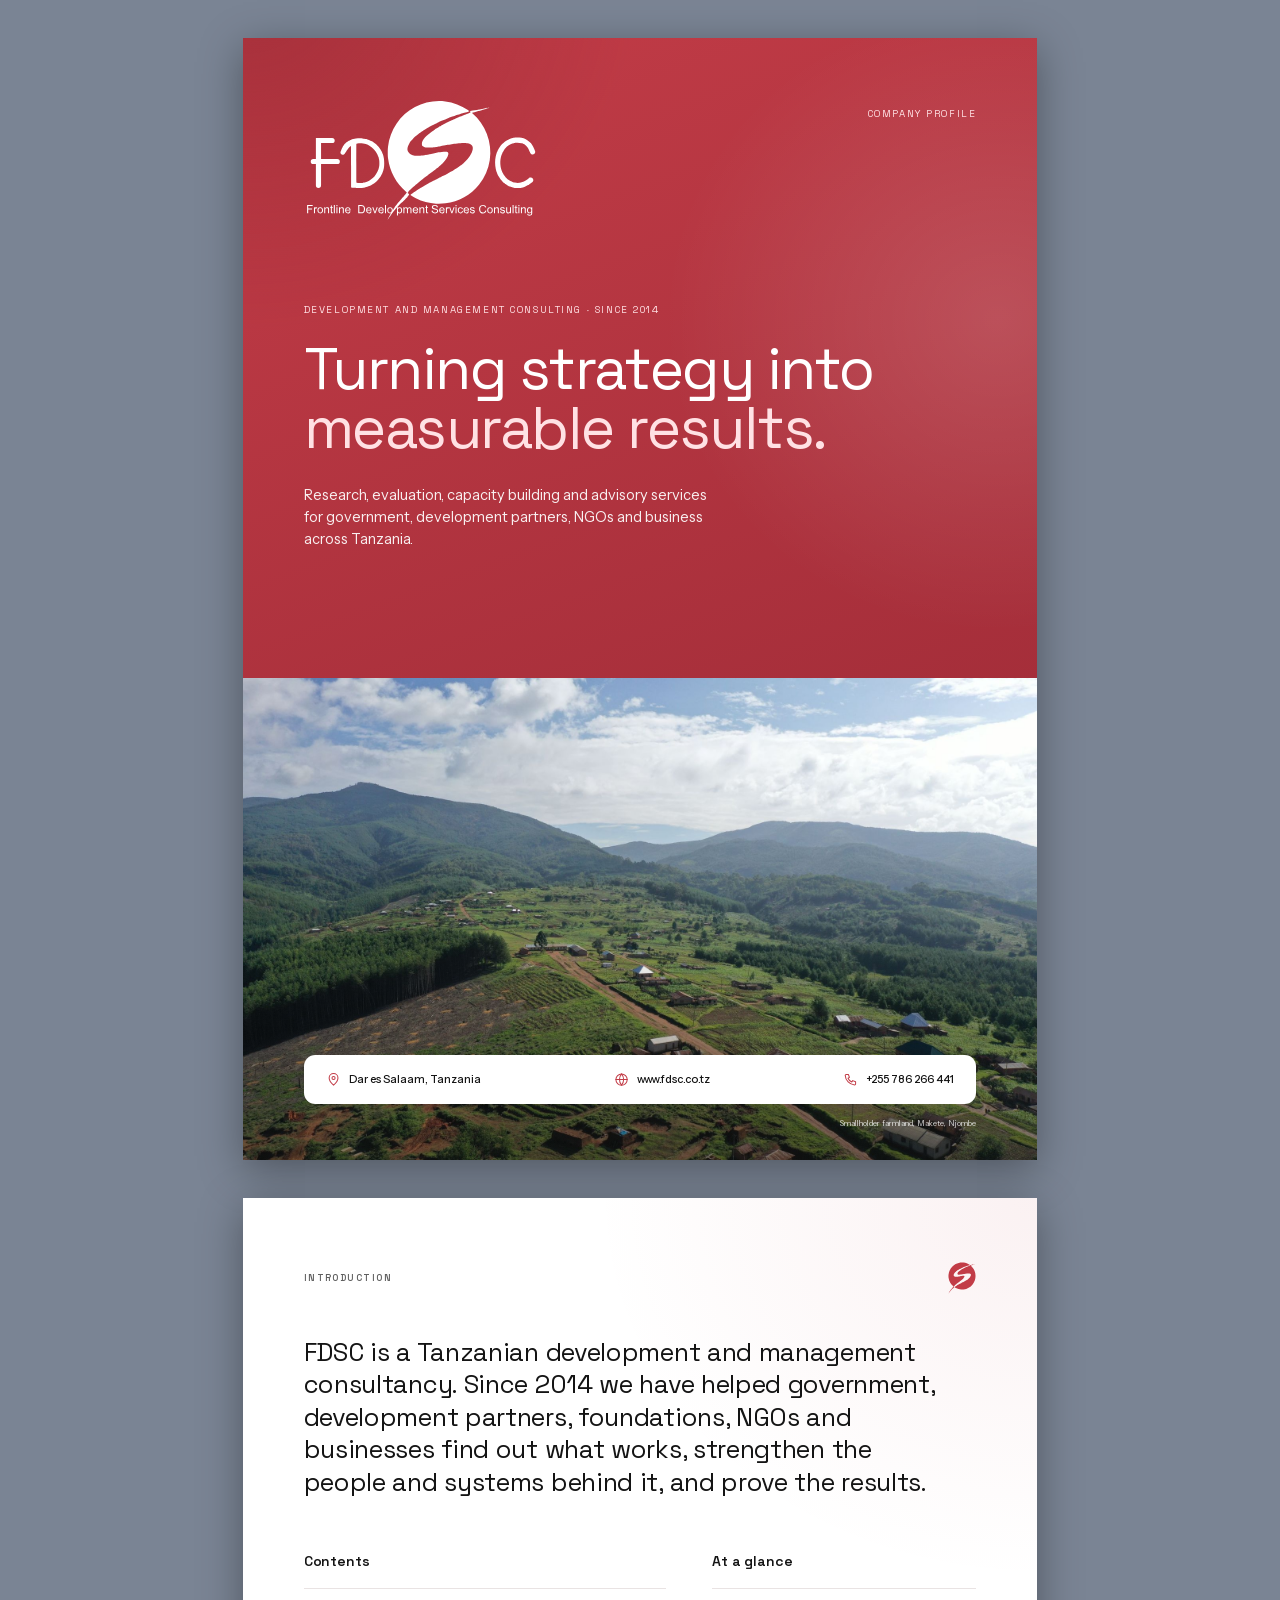
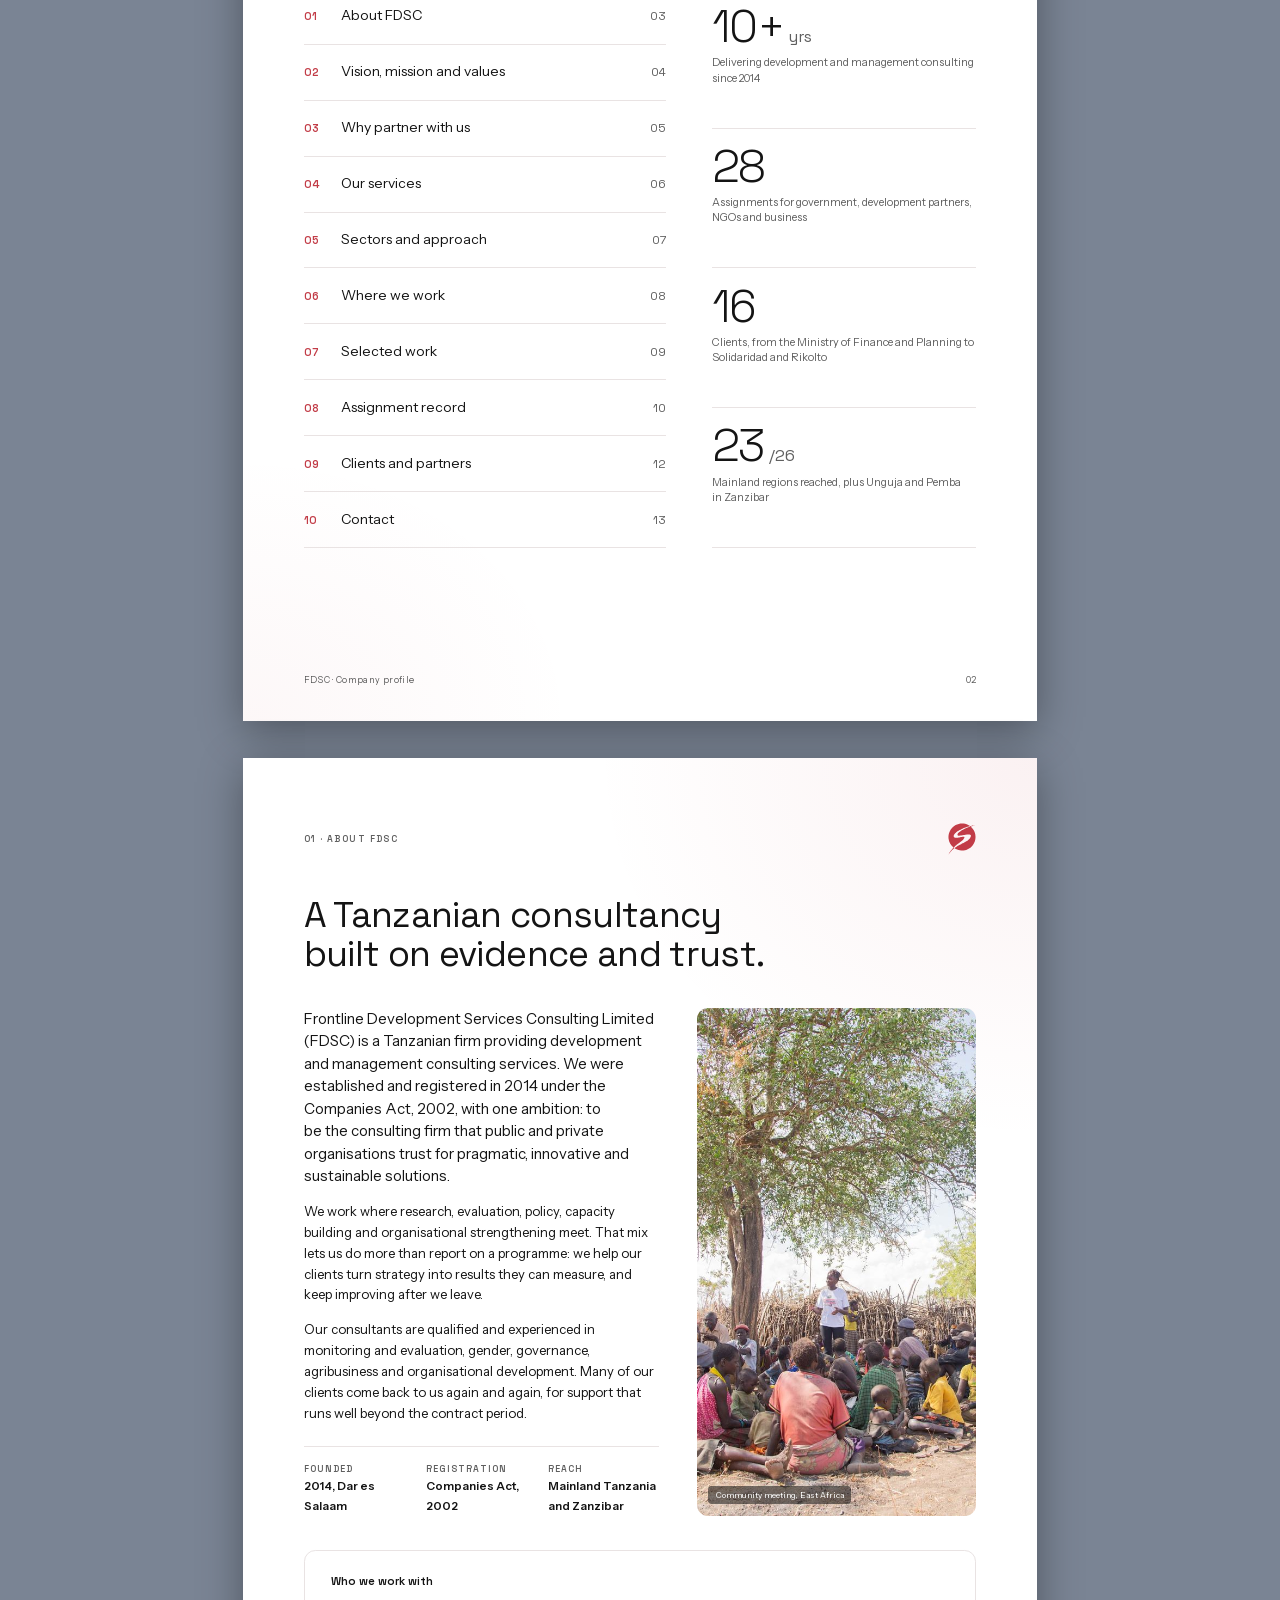
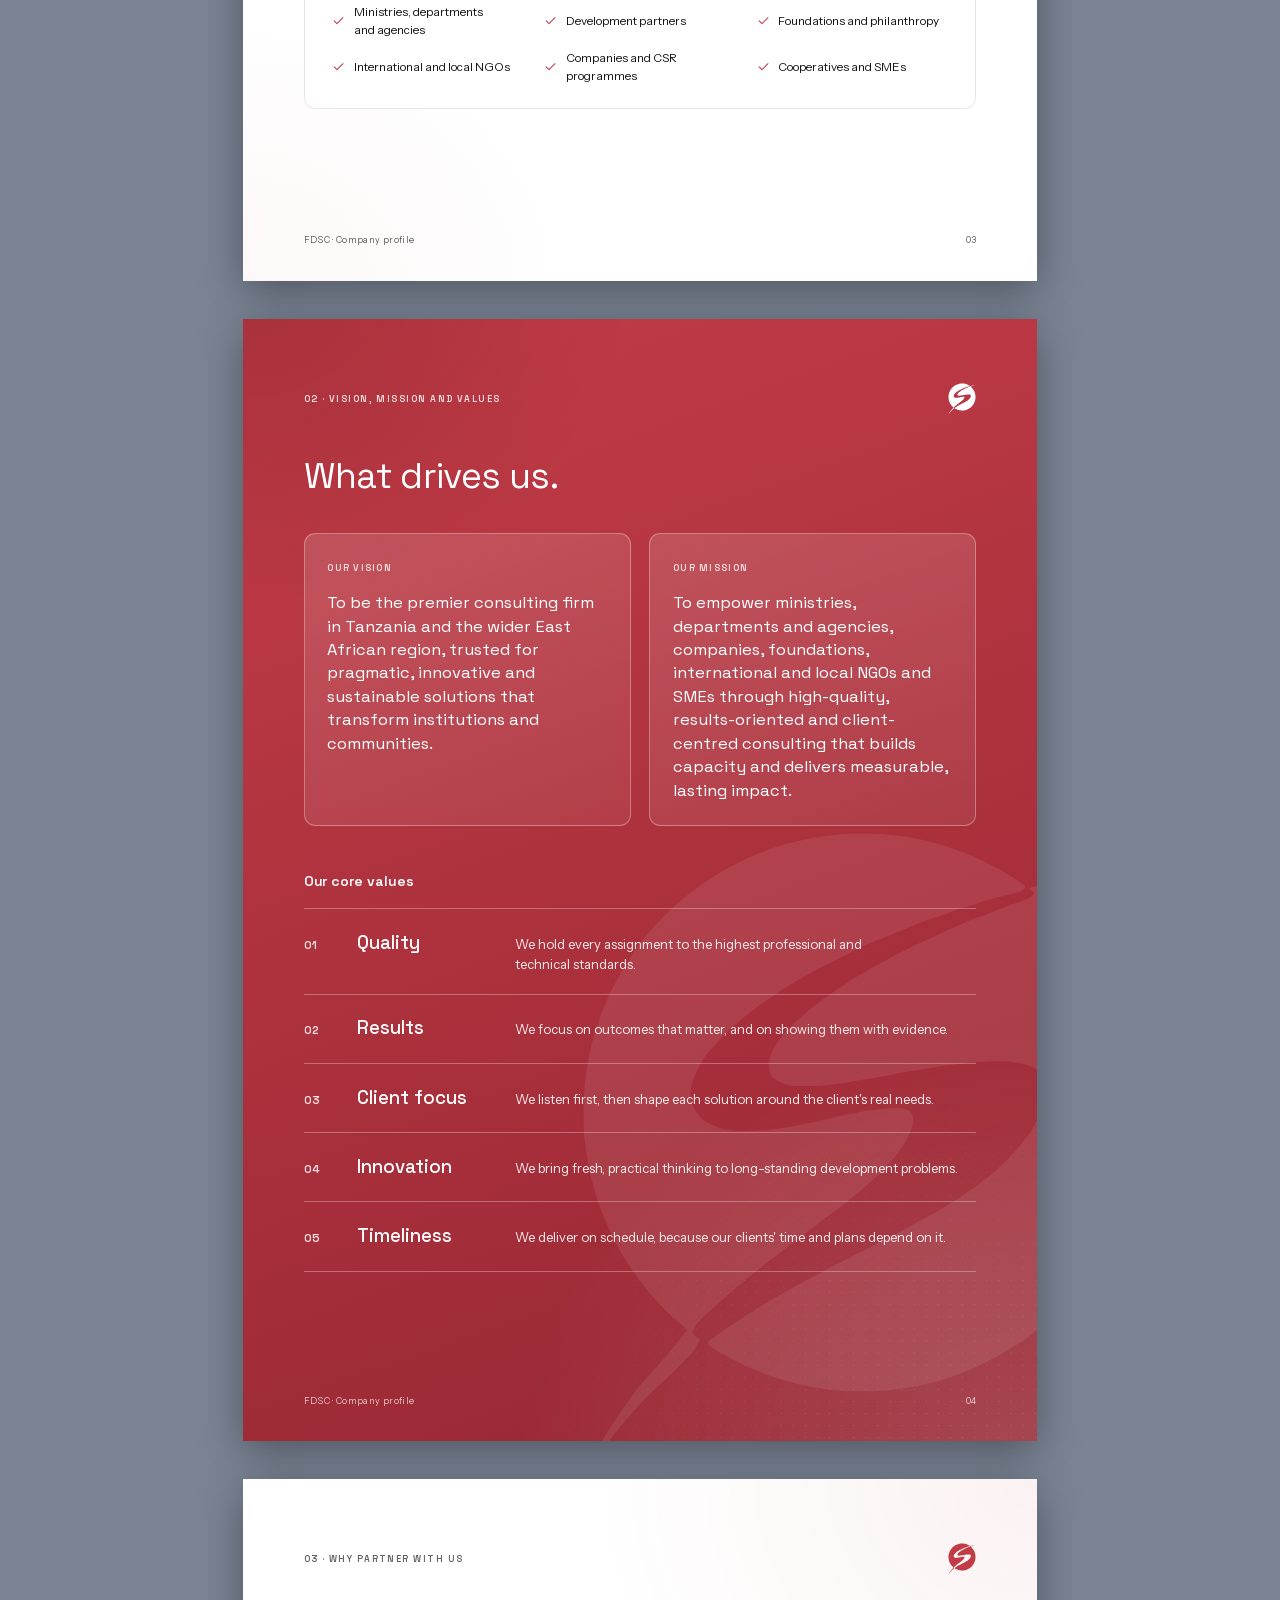
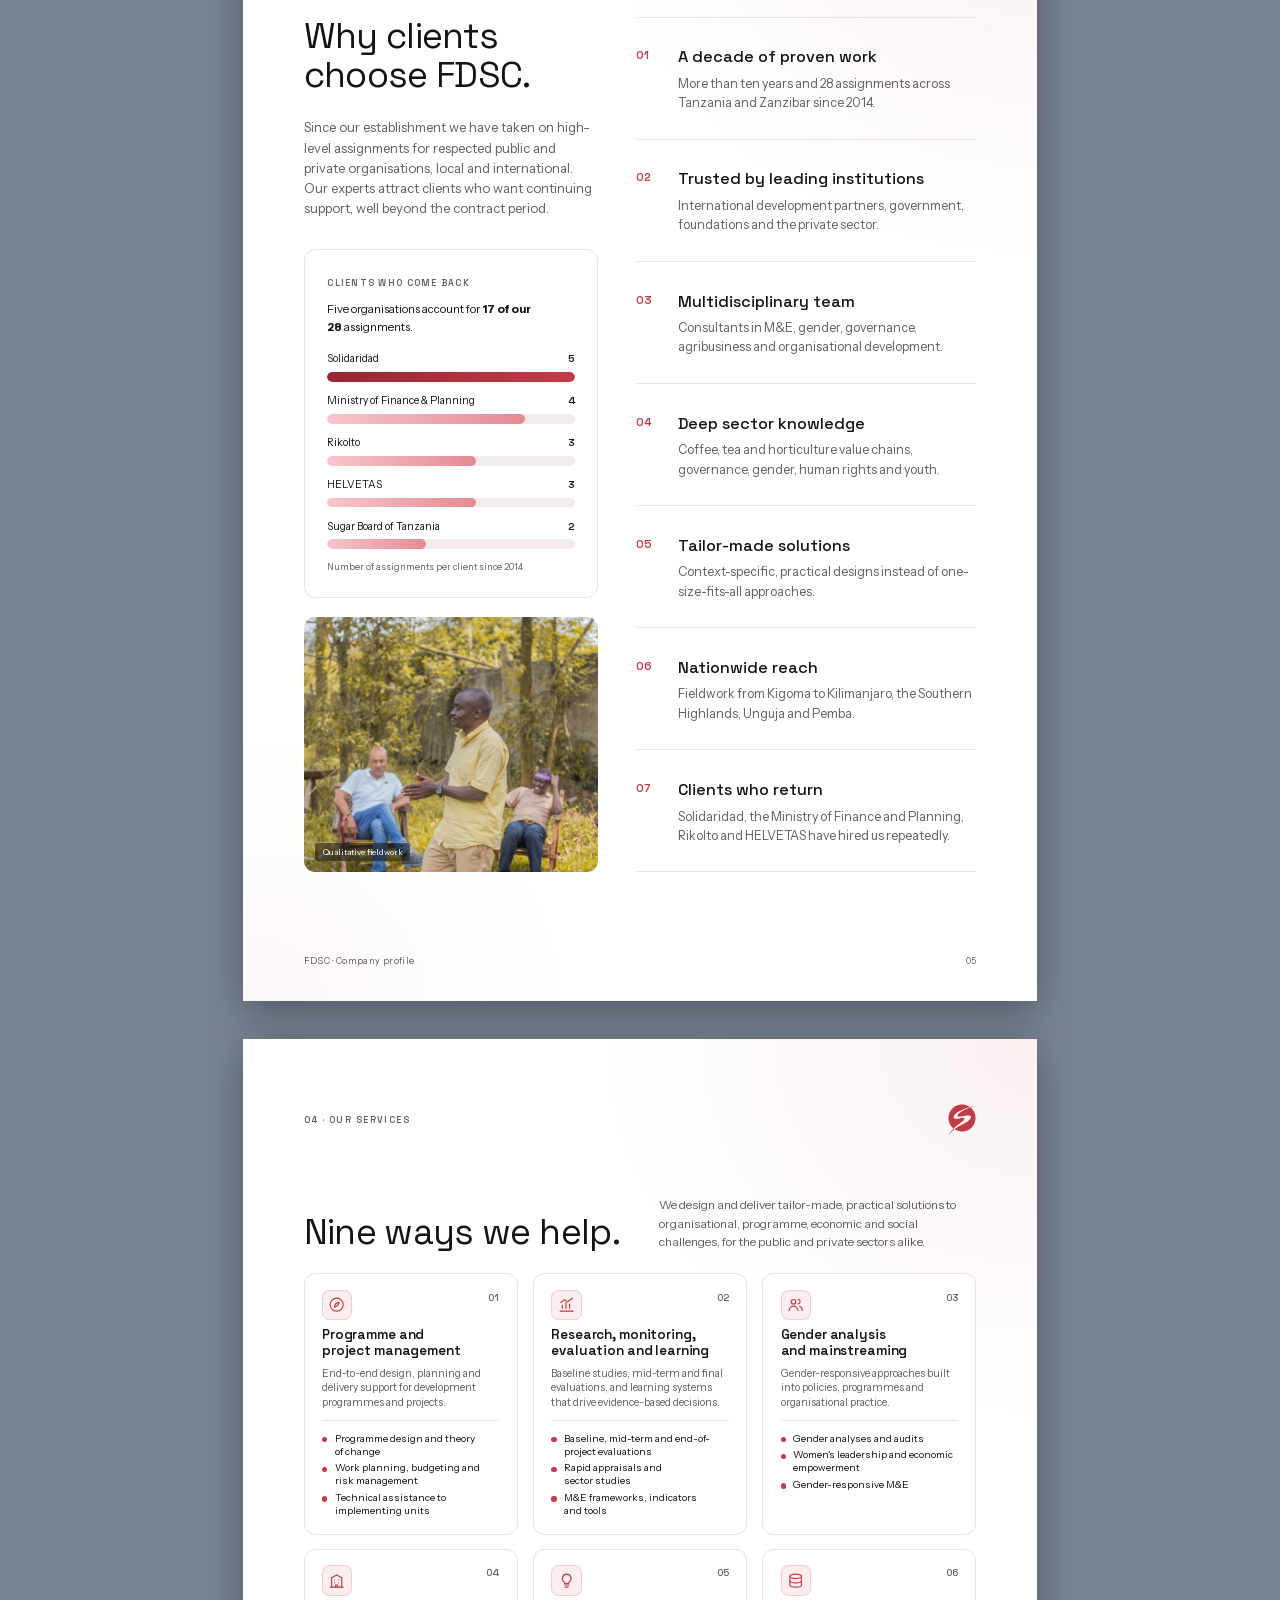
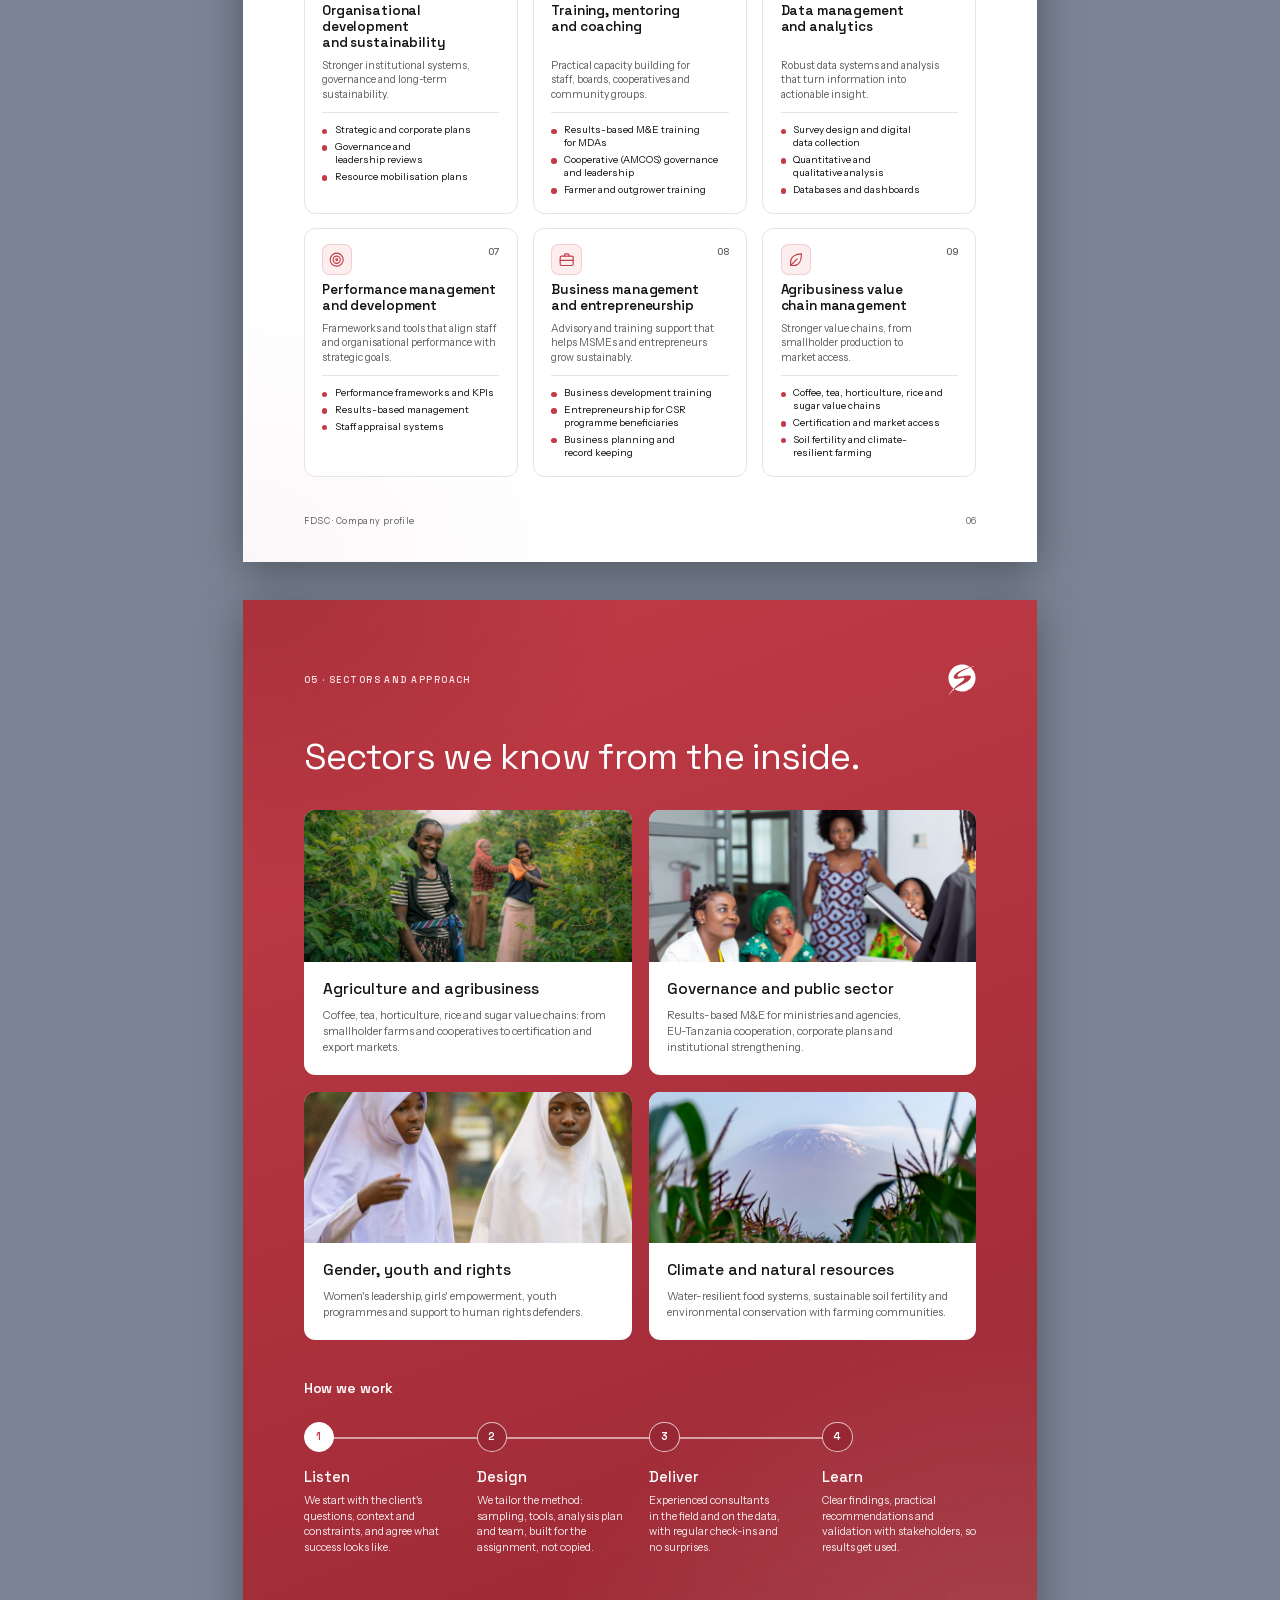
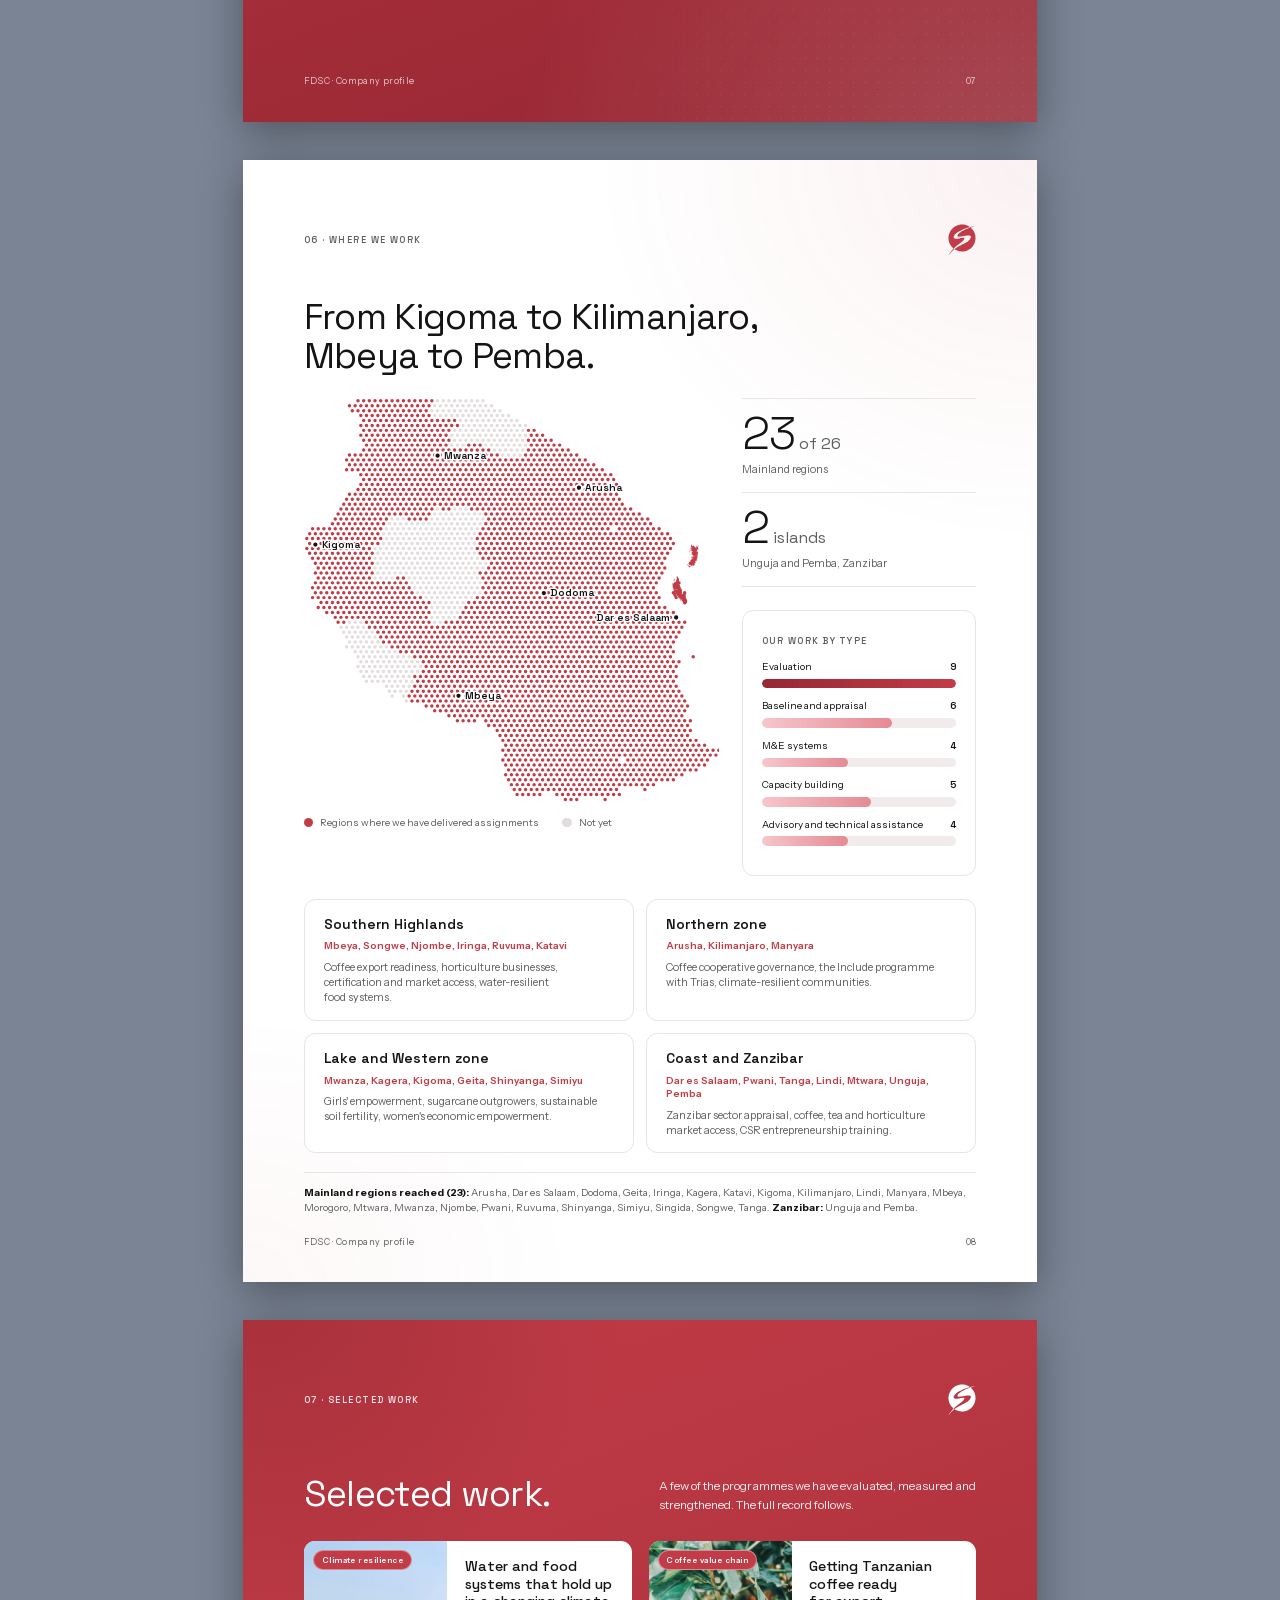
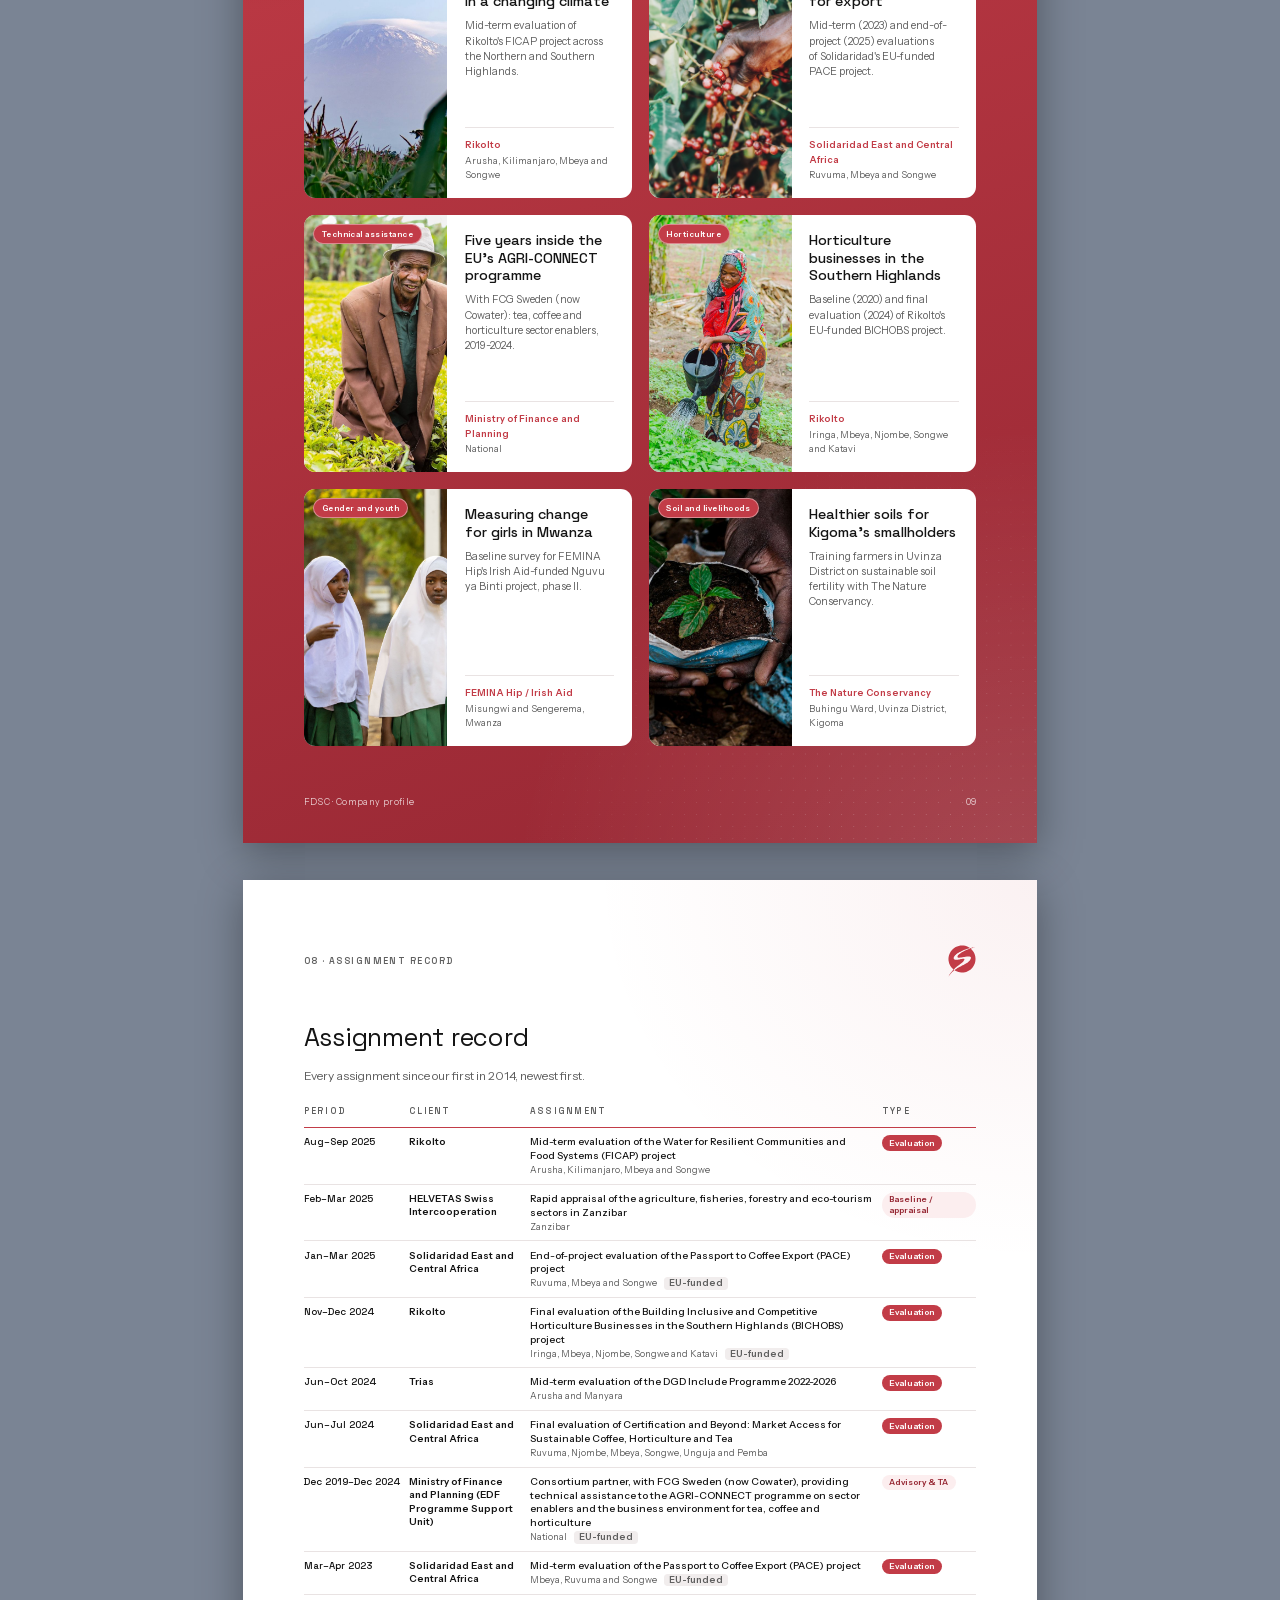
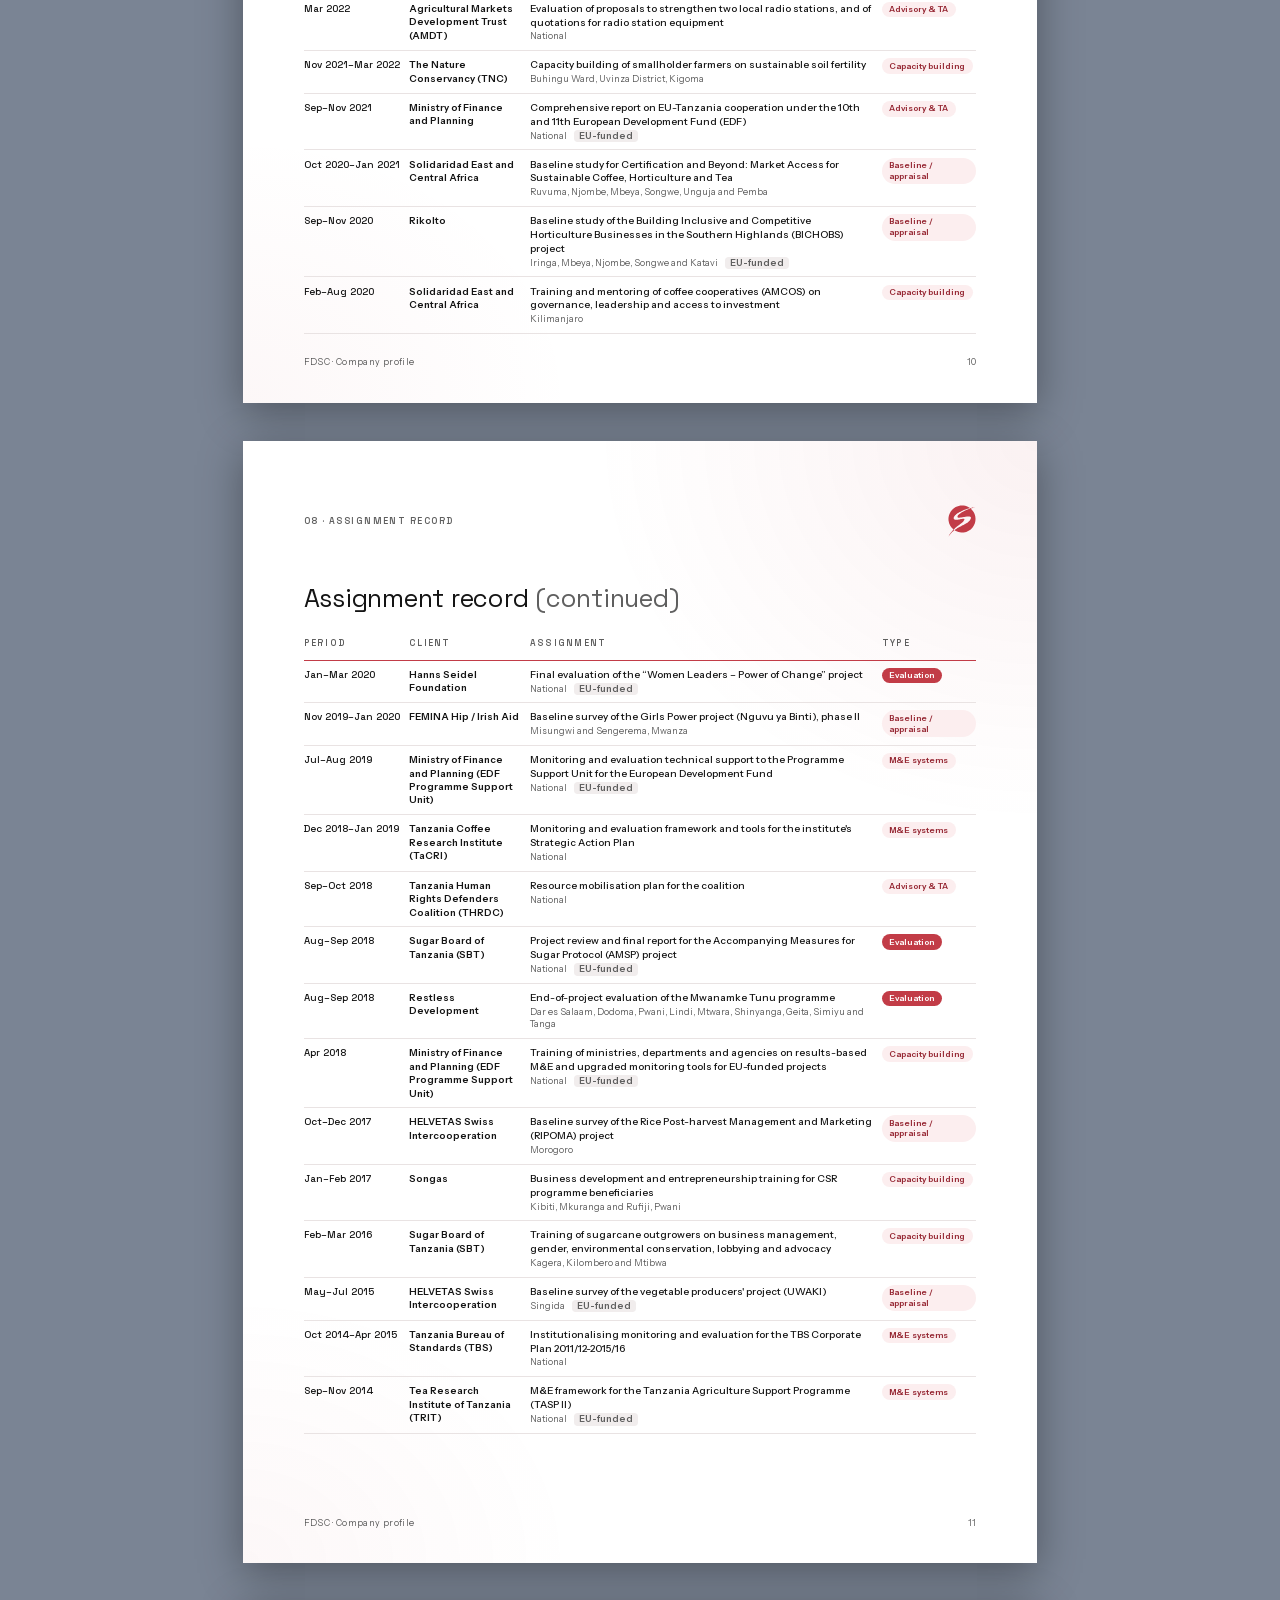
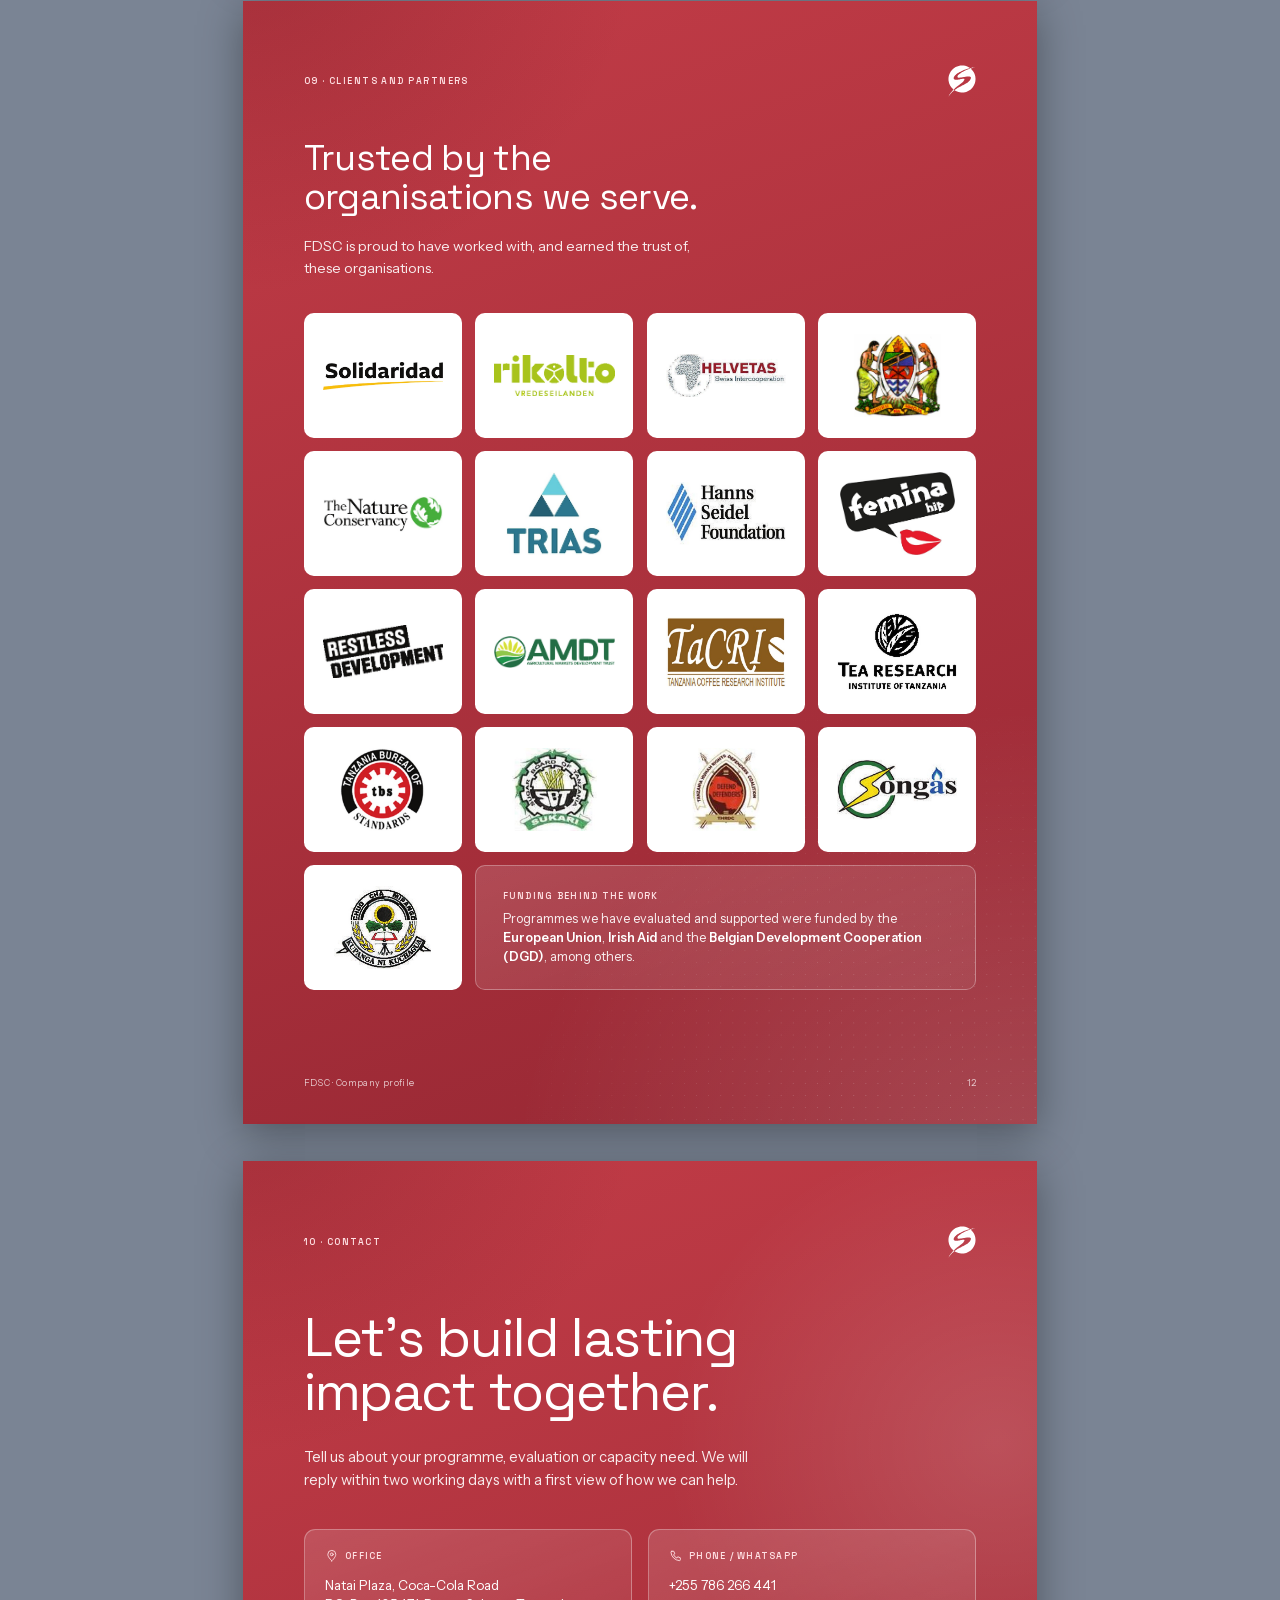
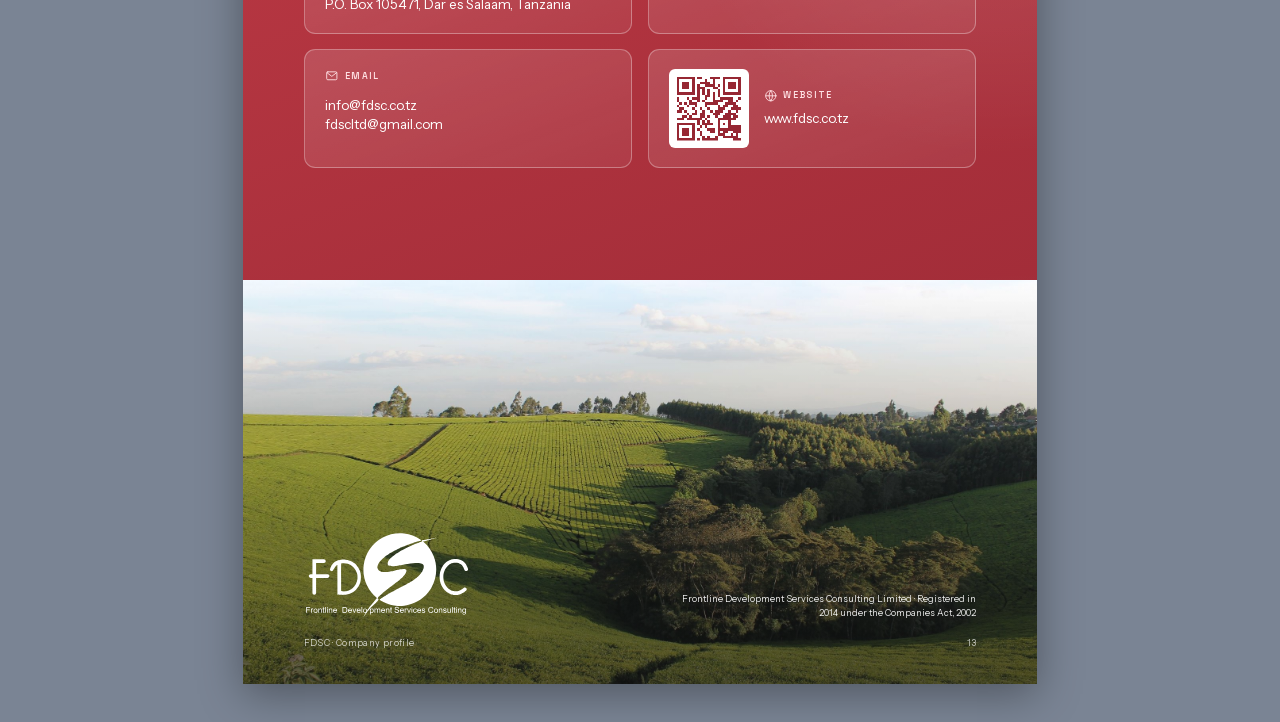
==== commit 00973436: "Pre-launch checklist pass, profile layout fixes, card address Website - Partner logos in full colour" ====
--- a/company-profile/profile.html
+++ b/company-profile/profile.html
@@ -1,5 +1,5 @@
 <!doctype html><html lang="en-GB"><head><meta charset="utf-8">
-<title>FDSC Company Profile 2026</title><style>
+<title>FDSC Company Profile</title><style>
 @font-face{font-family:'Space Grotesk';font-weight:300;src:url(fonts/SpaceGrotesk-300.ttf) format('truetype')}
 @font-face{font-family:'Space Grotesk';font-weight:400;src:url(fonts/SpaceGrotesk-400.ttf) format('truetype')}
 @font-face{font-family:'Space Grotesk';font-weight:500;src:url(fonts/SpaceGrotesk-500.ttf) format('truetype')}
@@ -19,6 +19,8 @@
 .page:last-child{page-break-after:auto}
 @media screen{.page{margin:10mm auto;box-shadow:0 10px 40px rgba(0,0,0,.35)}}
 h1,h2,h3,.big,.statement,.n,.label,.kick,.eyebrow{font-family:'Space Grotesk',sans-serif}
+h1,h2,h3{text-wrap:balance}
+p,li{text-wrap:pretty}
 .light{background:radial-gradient(90% 55% at 100% 0%,rgba(194,60,71,.07),transparent 62%),radial-gradient(70% 40% at 0% 100%,rgba(194,60,71,.04),transparent 60%),#fff}
 .dark{color:#fff;background:radial-gradient(110% 70% at 100% 105%,rgba(255,255,255,.16),transparent 60%),radial-gradient(80% 50% at 0% -5%,rgba(110,24,34,.35),transparent 62%),linear-gradient(160deg,var(--red),var(--red-800))}
 .dots-bg{position:absolute;inset:0;background-image:radial-gradient(rgba(255,255,255,.2) .55px,transparent .7px);background-size:3.2mm 3.2mm;
@@ -35,6 +37,7 @@
 /* type */
 .h-hero{font-size:40pt;line-height:1.02;font-weight:400;letter-spacing:-.02em;color:#fff}
 .h-xl{font-size:27pt;line-height:1.08;font-weight:400;letter-spacing:-.018em;max-width:150mm}
+.h-xl + .lead{margin-top:5mm}
 .h-lg{font-size:19pt;font-weight:400;letter-spacing:-.01em}
 .h-sm{font-size:10.5pt;font-weight:600;letter-spacing:-.005em;margin-bottom:4mm}
 .h-xs{font-size:8.6pt;font-weight:600;margin-bottom:3mm}
@@ -71,10 +74,11 @@
 .statement{font-size:19pt;line-height:1.28;font-weight:400;letter-spacing:-.012em;max-width:168mm;margin-bottom:14mm}
 .two{display:grid;grid-template-columns:1fr 70mm;gap:12mm}
 .toc{list-style:none;border-top:.3mm solid var(--line)}
-.toc li{display:grid;grid-template-columns:10mm 1fr auto;align-items:baseline;padding:3.2mm 0;border-bottom:.3mm solid var(--line);font-size:10.5pt}
+.toc li{display:grid;grid-template-columns:10mm 1fr auto;align-items:baseline;padding:4.4mm 0;border-bottom:.3mm solid var(--line);font-size:10.5pt}
 .toc .n{font-size:8pt;color:var(--red);font-weight:600}
 .toc .pg{font-family:'Space Grotesk';font-size:9pt;color:var(--muted)}
-.glance .stat{padding:4mm 0 4.4mm;border-top:.3mm solid var(--line);display:block}
+.glance{display:flex;flex-direction:column}
+.glance .stat{padding:4mm 0 4.4mm;border-top:.3mm solid var(--line);display:block;flex:1}
 .glance .stat:last-child{border-bottom:.3mm solid var(--line)}
 .big{display:block;font-size:34pt;line-height:1;font-weight:300;letter-spacing:-.03em;color:var(--ink)}
 .big small{font-size:12pt;letter-spacing:0;margin-left:1.2mm;color:var(--muted);font-weight:400}
@@ -86,9 +90,8 @@
 .facts{display:grid;grid-template-columns:repeat(3,1fr);gap:3mm;margin-top:6mm;border-top:.3mm solid var(--line);padding-top:4mm}
 .facts span{display:block;font-size:6.8pt;text-transform:uppercase;letter-spacing:.12em;color:var(--muted);font-family:'Space Grotesk';font-weight:600}
 .facts b{font-weight:600;font-size:8.6pt}
-.about__img{position:relative;height:126mm;border-radius:3mm;overflow:hidden}
-
-.about__img img{width:100%;height:100%;object-fit:cover;object-position:40% center}
+.about__img{position:relative;min-height:100mm;border-radius:3mm;overflow:hidden}
+.about__img img{position:absolute;inset:0;width:100%;height:100%;object-fit:cover;object-position:40% center}
 figcaption{position:absolute;left:3mm;bottom:3mm;font-size:6pt;color:#fff;background:rgba(20,20,20,.55);padding:.8mm 2mm;border-radius:1mm}
 .who{margin-top:9mm;padding:6mm 7mm}
 .chips{list-style:none;display:grid;grid-template-columns:repeat(3,1fr);gap:2.6mm 5mm}
@@ -105,33 +108,41 @@
 .values p{color:rgba(255,255,255,.9);font-size:9.8pt}
 /* why */
 .why{display:grid;grid-template-columns:78mm 1fr;gap:10mm}
+.why__l{display:flex;flex-direction:column}
+.why__img{position:relative;flex:1;min-height:40mm;margin-top:5mm;border-radius:3mm;overflow:hidden}
+.why__img img{position:absolute;inset:0;width:100%;height:100%;object-fit:cover;object-position:center 30%}
 .why .lead{margin:6mm 0 8mm;font-size:9.8pt}
 .chart{padding:6mm}
 .chart__note{font-size:8.6pt;margin:2.5mm 0 4mm;color:var(--ink)}
 .chart__foot{font-size:6.6pt;color:var(--muted);margin-top:3mm}
-.bar{display:grid;grid-template-columns:30mm 1fr 6mm;align-items:center;gap:2.5mm;margin:2.4mm 0;font-size:7.8pt}
+.bar{display:grid;grid-template-columns:1fr auto;align-items:baseline;gap:1.2mm 3mm;margin:3mm 0;font-size:7.8pt}
+.bar .bt{grid-column:1/-1}
 .bt{height:2.6mm;background:#F1EBEB;border-radius:2mm;overflow:hidden}
 .bt i{display:block;height:100%;background:linear-gradient(90deg,var(--red-200),#E58A93);border-radius:2mm}
 .bar:first-of-type .bt i{background:linear-gradient(90deg,var(--red-800),var(--red))}
 .bv{font-family:'Space Grotesk';font-weight:600;text-align:right}
 .reasons{list-style:none;border-top:.3mm solid var(--line)}
-.reasons li{display:grid;grid-template-columns:11mm 1fr;padding:4.4mm 0;border-bottom:.3mm solid var(--line)}
-.reasons .n{font-size:8.2pt;color:var(--red);font-weight:600;padding-top:.6mm}
-.reasons b{font-family:'Space Grotesk';font-size:11.4pt;font-weight:500;display:block;margin-bottom:1mm}
-.reasons p{color:var(--muted);font-size:8.8pt}
+.nw{white-space:nowrap}
+.reasons li{display:grid;grid-template-columns:11mm 1fr;padding:7mm 0;border-bottom:.3mm solid var(--line)}
+.reasons .n{font-size:8.4pt;color:var(--red);font-weight:600;padding-top:.8mm}
+.reasons b{font-family:'Space Grotesk';font-size:12.2pt;font-weight:500;display:block;margin-bottom:1.2mm}
+.reasons p{color:var(--muted);font-size:9.3pt}
 /* services */
 .head-row{display:grid;grid-template-columns:1fr 84mm;gap:8mm;align-items:end;margin-bottom:7mm}
 .head-row .lead{font-size:9pt}
-.svc-grid{display:grid;grid-template-columns:repeat(3,1fr);gap:4mm;margin-top:2mm}
-.svc{padding:5mm 5mm 5.2mm;display:flex;flex-direction:column}
-.svc__hd{display:grid;grid-template-columns:9mm 1fr;gap:3mm;align-items:center;margin-bottom:3mm;min-height:10mm}
-.svc__ic{width:9mm;height:9mm;border-radius:2.2mm;display:grid;place-items:center;background:var(--red-50);border:.3mm solid rgba(194,60,71,.18);color:var(--red)}
-.svc__ic .ic{width:5mm;height:5mm}
-.svc h3{font-size:9.8pt;font-weight:600;line-height:1.22;letter-spacing:-.005em}
-.svc p{font-size:8pt;color:var(--muted);line-height:1.45;margin-bottom:3.5mm}
-.svc ul{list-style:none;margin-top:auto;border-top:.3mm solid var(--line);padding-top:2.6mm}
-.svc li{font-size:7.5pt;line-height:1.35;padding:.7mm 0 .7mm 3.4mm;position:relative}
-.svc li::before{content:"";position:absolute;left:0;top:2.1mm;width:1.4mm;height:1.4mm;border-radius:50%;background:var(--red)}
+.svc-grid{display:grid;grid-template-columns:repeat(3,1fr);column-gap:4mm;row-gap:0}
+.head-row + .svc-grid{margin-top:-1.5mm}
+.svc{padding:4.2mm 4.6mm 4mm;display:grid;grid-row:span 3;grid-template-rows:subgrid;row-gap:0;margin-bottom:3.6mm}
+.svc__hd{display:grid;grid-template-columns:8mm 1fr;gap:2mm;align-content:start;margin-bottom:2mm}
+.svc__n{justify-self:end;font-family:'Space Grotesk';font-size:7.4pt;font-weight:500;color:var(--muted)}
+.svc__hd h3{grid-column:1/-1}
+.svc__ic{width:8mm;height:8mm;border-radius:2mm;display:grid;place-items:center;background:var(--red-50);border:.3mm solid rgba(194,60,71,.18);color:var(--red)}
+.svc__ic .ic{width:4.6mm;height:4.6mm}
+.svc h3{font-size:10pt;font-weight:600;line-height:1.2;letter-spacing:-.01em}
+.svc p{font-size:7.8pt;color:var(--muted);line-height:1.4;margin-bottom:2.6mm}
+.svc ul{list-style:none;align-self:start;border-top:.3mm solid var(--line);padding-top:2.2mm}
+.svc li{font-size:7.4pt;line-height:1.32;padding:.5mm 0 .5mm 3.4mm;position:relative}
+.svc li::before{content:"";position:absolute;left:0;top:1.9mm;width:1.4mm;height:1.4mm;border-radius:50%;background:var(--red)}
 /* sectors */
 .sectors{display:grid;grid-template-columns:1fr 1fr;gap:4.5mm;margin:9mm 0 10mm}
 .sector{border-radius:3mm;overflow:hidden;background:#fff;color:var(--ink)}
@@ -140,13 +151,13 @@
 .sector h3{font-size:11.6pt;font-weight:500;color:var(--ink);margin-bottom:1.6mm}
 .sector p{font-size:8.2pt;color:var(--muted);line-height:1.45}
 .steps{list-style:none;display:grid;grid-template-columns:repeat(4,1fr);gap:5mm;position:relative;padding-top:2mm}
-.steps::before{content:"";position:absolute;left:4mm;right:4mm;top:6mm;height:.4mm;background:rgba(255,255,255,.55)}
+.steps::before{content:"";position:absolute;left:4mm;right:calc((100% - 15mm) / 4 - 4mm);top:6mm;height:.4mm;background:rgba(255,255,255,.55)}
 .steps .dot{position:relative;display:grid;place-items:center;width:8mm;height:8mm;border-radius:50%;background:var(--red-800);border:.4mm solid rgba(255,255,255,.7);font-family:'Space Grotesk';font-size:8pt;font-weight:600;color:#fff;margin-bottom:3.6mm}
 .steps li:first-child .dot{border-color:#fff;background:#fff;color:var(--red)}
 .steps b{font-family:'Space Grotesk';font-size:11pt;font-weight:500;color:#fff;display:block;margin-bottom:1.2mm}
 .steps p{font-size:8pt;color:rgba(255,255,255,.9);line-height:1.45}
 /* map */
-.mapwrap{display:grid;grid-template-columns:1fr 62mm;gap:6mm;margin-top:8mm}
+.mapwrap{display:grid;grid-template-columns:1fr 62mm;gap:6mm;margin-top:6mm}
 .tzmap{width:100%;height:auto;display:block}
 .tzmap .dots{fill:none;stroke-linecap:round}
 .tzmap .dots.off{stroke:#E2DCDC}
@@ -162,18 +173,18 @@
 .map__side .stat{padding:3mm 0 4mm;border-bottom:.3mm solid var(--line)}
 .map__side .stat:first-child{border-top:.3mm solid var(--line)}
 .map__side .chart{margin-top:6mm;padding:5mm}
-.map__side .bar{grid-template-columns:24mm 1fr 5mm;font-size:7.2pt;margin:2.6mm 0}
+.map__side .bar{font-size:7.4pt;margin:2.6mm 0}
 .map__side .bar:first-of-type .bt i{background:linear-gradient(90deg,var(--red-800),var(--red))}
-.zones{display:grid;grid-template-columns:repeat(4,1fr);gap:3.5mm;margin-top:8mm}
-.zone{padding:4.6mm 4.4mm}
-.zone b{display:block;font-family:'Space Grotesk';font-weight:600;font-size:9.6pt;margin-bottom:1mm}
-.zone span{display:block;font-size:6.8pt;color:var(--red);font-weight:600;line-height:1.35;margin-bottom:2.2mm}
-.zone p{font-size:7.6pt;color:var(--muted);line-height:1.42}
-.regions{margin-top:7mm;font-size:7.8pt;color:var(--muted);line-height:1.6;border-top:.3mm solid var(--line);padding-top:4mm}
+.zones{display:grid;grid-template-columns:1fr 1fr;gap:3.2mm;margin-top:6mm}
+.zone{padding:3.8mm 5mm}
+.zone b{display:block;font-family:'Space Grotesk';font-weight:600;font-size:10.4pt;margin-bottom:1mm}
+.zone span{display:block;font-size:7.4pt;color:var(--red);font-weight:600;line-height:1.35;margin-bottom:2mm}
+.zone p{font-size:8pt;color:var(--muted);line-height:1.42}
+.regions{margin-top:5mm;font-size:7.6pt;color:var(--muted);line-height:1.55;border-top:.3mm solid var(--line);padding-top:3mm}
 .regions b{color:var(--ink)}
 /* featured */
 .feats{display:grid;grid-template-columns:1fr 1fr;gap:4.5mm}
-.feat{display:grid;grid-template-columns:36mm 1fr;border-radius:3mm;overflow:hidden;background:#fff;height:62mm}
+.feat{display:grid;grid-template-columns:38mm 1fr;border-radius:3mm;overflow:hidden;background:#fff;height:68mm}
 .feat__img{position:relative}
 .feat__img img{width:100%;height:100%;object-fit:cover;display:block}
 .tag{position:absolute;left:2.5mm;top:2.5mm;font-size:6pt;font-weight:600;letter-spacing:.06em;color:#fff;background:var(--red);border:.25mm solid rgba(255,255,255,.4);padding:.8mm 2mm;border-radius:5mm}
@@ -188,8 +199,8 @@
 .rec{width:100%;border-collapse:collapse;font-size:7.5pt}
 .rec th{text-align:left;font-family:'Space Grotesk';font-size:6.6pt;letter-spacing:.14em;text-transform:uppercase;color:var(--muted);font-weight:600;padding:0 2.5mm 2.4mm 0;border-bottom:.4mm solid var(--red)}
 .rec td{padding:1.9mm 2.5mm 1.9mm 0;border-bottom:.3mm solid var(--line);vertical-align:top;line-height:1.38}
-.rec .per{width:23mm;font-family:'Space Grotesk';font-weight:500;white-space:nowrap;font-size:7.4pt}
-.rec .cl{width:33mm;font-weight:600;font-size:7.3pt}
+.rec .per{width:26mm;font-family:'Space Grotesk';font-weight:500;white-space:nowrap;font-size:7.4pt}
+.rec .cl{width:32mm;font-weight:600;font-size:7.3pt}
 .rec .as b{font-weight:500;display:block}
 .rec .as span{display:block;color:var(--muted);font-size:6.8pt;margin-top:.3mm}
 .rec .ty{width:25mm;padding-right:0}
@@ -199,17 +210,17 @@
 .pill{background:var(--red-50);color:var(--red-800)}.t-eval{background:var(--red);color:#fff}
 /* clients */
 .logos{display:grid;grid-template-columns:repeat(4,1fr);gap:3.5mm;margin-top:9mm}
-.lg{height:30mm;background:#fff;border-radius:2.6mm;display:grid;place-items:center;padding:4mm 5mm}
-.lg img{max-width:100%;max-height:20mm;object-fit:contain}
+.lg{height:33mm;background:#fff;border-radius:2.6mm;display:grid;place-items:center;padding:4mm 5mm}
+.lg img{max-width:100%;max-height:22mm;object-fit:contain}
 .lg--note{grid-column:span 3;background:linear-gradient(160deg,rgba(255,255,255,.14),rgba(255,255,255,.06));border:.3mm solid rgba(255,255,255,.3);box-shadow:none;place-items:start;align-content:center;padding:5mm 7mm}
 .lg--note p{font-size:9.4pt;color:rgba(255,255,255,.92);margin-top:2mm;line-height:1.5}
 .lg--note b{color:#fff;font-weight:600}
 /* back */
 .back__img{position:absolute;left:0;right:0;bottom:0;height:36%;width:100%;object-fit:cover}
-.back__shade{position:absolute;inset:0;background:linear-gradient(180deg,transparent 72%,rgba(20,20,20,.55) 100%)}
+.back__shade{position:absolute;inset:0;background:linear-gradient(180deg,transparent 64%,rgba(20,20,20,.18) 76%,rgba(20,20,20,.68) 100%)}
 .back__body{margin-top:14mm}
 .back__body .lead{margin:7mm 0 10mm;font-size:11pt;max-width:125mm}
-.contact{display:grid;grid-template-columns:1fr 1fr;gap:4mm;max-width:150mm}
+.contact{display:grid;grid-template-columns:1fr 1fr;gap:4mm}
 .contact .glass-d{padding:5mm 5.5mm}
 .contact p{font-size:10pt;color:#fff;margin-top:2mm;line-height:1.45}
 .qrbox{display:flex;gap:4mm;align-items:center}
@@ -224,7 +235,7 @@
   <img class="cover__img" src="img/hero-njombe.jpg" alt="">
   <div class="cover__shade"></div>
   <div class="cover__glow"></div>
-  <header class="cover__top"><svg class="logo" xmlns="http://www.w3.org/2000/svg" viewBox="1.00 34.25 453.75 241.62" role="img" aria-label="FDSC - Frontline Development Services Consulting"><path fill="#FFFFFF" fill-rule="evenodd" d="M162.75 269.79C162.75 269.68 163.78 267.63 164.94 265.44C166.03 263.37 167.22 261.17 167.46 260.75C167.60 260.51 167.97 259.86 168.28 259.31C169.47 257.19 170.17 256.01 171.07 254.56C171.59 253.74 172.11 252.90 172.22 252.71C172.34 252.52 173.00 251.51 173.69 250.47C174.38 249.43 175.11 248.30 175.32 247.95C175.53 247.60 175.99 246.89 176.35 246.37C176.71 245.86 177.40 244.85 177.89 244.12C178.38 243.40 178.91 242.67 179.07 242.50C179.23 242.33 179.57 241.85 179.83 241.43C180.84 239.84 182.73 237.49 185.42 234.51C188.11 231.53 189.05 230.46 190.02 229.31C190.54 228.69 191.40 227.72 191.92 227.16C193.98 224.93 200.01 217.44 200.00 217.13C199.99 216.97 199.74 216.72 198.50 215.68C179.43 199.65 167.05 176.92 163.88 152.12C163.31 147.64 163.19 145.55 163.19 139.69C163.19 133.99 163.25 132.81 163.76 128.23C165.49 112.68 171.21 97.21 180.10 84.06C201.03 53.07 237.49 36.46 274.62 41.01C290.18 42.91 305.39 48.63 318.38 57.47C320.14 58.67 320.50 58.97 320.50 59.22C320.50 59.51 319.38 60.87 319.09 60.94C310.39 63.05 307.52 63.82 303.94 65.00C302.29 65.54 299.86 66.30 298.55 66.68C297.24 67.06 295.32 67.71 294.28 68.12C293.24 68.53 291.39 69.18 290.16 69.57C288.94 69.96 287.40 70.49 286.75 70.75C286.10 71.00 284.88 71.41 284.04 71.67C283.20 71.92 281.82 72.44 280.98 72.83C279.53 73.49 276.98 74.55 270.19 77.31C268.61 77.96 266.29 78.90 265.04 79.41C263.79 79.91 262.25 80.64 261.61 81.02C260.96 81.41 259.65 82.07 258.69 82.49C257.73 82.92 256.35 83.60 255.62 83.99C254.90 84.39 252.60 85.55 250.50 86.57C248.40 87.59 246.12 88.77 245.44 89.20C244.75 89.62 243.51 90.34 242.69 90.79C239.60 92.46 238.89 92.87 235.31 95.06C234.21 95.73 233.00 96.52 232.62 96.81C231.74 97.49 228.49 99.65 227.12 100.47C226.54 100.82 225.53 101.56 224.88 102.12C224.22 102.67 223.17 103.49 222.54 103.94C221.91 104.39 220.84 105.25 220.16 105.85C219.49 106.46 218.38 107.39 217.69 107.94C215.88 109.36 213.43 111.69 212.10 113.23C211.46 113.96 210.46 115.07 209.88 115.69C208.81 116.81 207.10 118.80 206.48 119.62C206.30 119.87 205.87 120.57 205.53 121.19C205.20 121.81 204.60 122.89 204.20 123.59C203.33 125.16 202.13 128.16 201.67 129.90C201.19 131.73 201.12 134.04 201.48 135.51C202.21 138.43 204.98 142.15 207.31 143.34C209.67 144.55 213.45 145.84 215.42 146.11C217.66 146.43 227.66 146.22 230.25 145.81C230.90 145.71 232.34 145.49 233.44 145.32C234.54 145.15 237.12 144.67 239.19 144.26C241.25 143.85 243.81 143.37 244.88 143.19C245.94 143.01 247.97 142.56 249.38 142.19C252.87 141.27 254.76 140.84 257.62 140.31C258.97 140.06 260.65 139.72 261.37 139.55C265.93 138.48 275.04 137.77 277.35 138.31C281.11 139.20 281.63 142.40 278.92 147.99C277.38 151.18 275.36 154.21 273.37 156.31C272.78 156.93 272.04 157.76 271.72 158.15C270.18 160.07 267.58 162.58 264.88 164.74C264.43 165.10 263.91 165.58 263.71 165.82C263.51 166.06 262.58 166.89 261.64 167.65C260.71 168.42 259.49 169.44 258.94 169.92C258.39 170.39 256.87 171.59 255.56 172.58C254.26 173.57 252.43 174.95 251.50 175.66C250.57 176.36 248.82 177.67 247.62 178.56C246.42 179.45 244.62 180.83 243.62 181.63C242.63 182.43 241.53 183.27 241.19 183.50C240.20 184.18 237.43 186.24 235.99 187.39C234.22 188.79 231.17 191.13 230.62 191.50C230.38 191.66 229.43 192.40 228.50 193.13C227.57 193.86 226.00 195.09 225.00 195.87C224.00 196.65 222.68 197.75 222.06 198.31C220.80 199.45 219.21 200.78 218.00 201.69C217.56 202.03 216.82 202.66 216.38 203.08C215.93 203.50 215.19 204.15 214.73 204.52C214.27 204.89 213.14 205.88 212.23 206.74C211.31 207.59 210.17 208.60 209.69 208.98C208.34 210.06 203.81 214.45 203.38 215.09C203.17 215.40 202.97 215.86 202.92 216.11C202.87 216.38 202.62 216.81 202.29 217.19C201.99 217.53 201.75 217.92 201.75 218.06C201.75 218.24 202.17 218.63 203.13 219.35C203.89 219.92 204.54 220.47 204.58 220.56C204.65 220.74 203.95 222.08 203.28 223.07C203.09 223.35 202.73 223.89 202.48 224.26C202.23 224.63 201.71 225.30 201.31 225.75C199.68 227.59 193.03 234.21 190.87 236.12C186.63 239.89 184.76 241.77 181.16 245.88C179.69 247.56 178.23 249.23 177.91 249.58C177.60 249.93 177.23 250.40 177.10 250.61C176.96 250.83 176.81 251.00 176.75 251.00C176.70 251.00 176.26 251.52 175.77 252.16C175.29 252.79 174.64 253.59 174.32 253.92C174.01 254.25 173.75 254.57 173.75 254.62C173.75 254.71 172.61 256.21 171.70 257.32C171.35 257.75 170.16 259.49 168.79 261.56C168.30 262.32 167.70 263.19 167.48 263.50C167.25 263.80 166.81 264.42 166.50 264.88C166.19 265.34 165.81 265.87 165.65 266.07C165.49 266.27 165.18 266.70 164.96 267.03C163.50 269.18 162.75 270.12 162.75 269.79ZM256.81 238.86C243.12 238.05 229.83 234.47 217.62 228.31C213.12 226.03 207.47 222.63 207.40 222.15C207.38 222.01 207.57 221.58 207.83 221.19C208.22 220.60 208.43 220.42 209.06 220.14C209.47 219.95 210.25 219.42 210.79 218.96C211.32 218.51 212.39 217.74 213.16 217.26C213.93 216.78 215.38 215.82 216.38 215.14C217.37 214.45 219.22 213.23 220.47 212.41C221.73 211.60 223.45 210.49 224.29 209.94C225.13 209.39 226.48 208.57 227.29 208.12C228.10 207.68 229.28 206.98 229.91 206.57C230.55 206.17 231.72 205.48 232.53 205.04C233.34 204.61 234.77 203.78 235.72 203.21C236.66 202.63 238.20 201.77 239.12 201.29C243.02 199.26 245.35 198.02 245.99 197.64C246.37 197.41 247.35 196.89 248.18 196.47C249.01 196.06 250.19 195.42 250.81 195.06C251.43 194.70 253.57 193.60 255.56 192.62C257.56 191.64 259.78 190.50 260.50 190.08C261.22 189.67 262.68 188.91 263.75 188.40C264.82 187.89 266.30 187.10 267.05 186.65C267.80 186.20 268.84 185.65 269.36 185.43C270.70 184.87 275.65 182.38 276.83 181.68C277.37 181.36 278.54 180.71 279.44 180.25C280.33 179.79 281.48 179.14 281.99 178.81C282.50 178.48 283.91 177.71 285.12 177.09C287.71 175.77 289.44 174.77 291.27 173.57C292.00 173.08 293.15 172.36 293.83 171.97C296.15 170.61 297.31 169.90 298.17 169.29C298.64 168.96 299.91 168.07 301.00 167.31C302.08 166.56 303.44 165.57 304.01 165.12C304.59 164.67 305.68 163.86 306.43 163.31C307.19 162.77 308.17 161.98 308.62 161.56C309.07 161.14 309.83 160.47 310.31 160.07C311.77 158.86 315.63 155.00 316.91 153.48C317.57 152.69 318.20 151.97 318.32 151.87C318.44 151.77 319.09 150.96 319.76 150.06C320.44 149.17 321.23 148.13 321.53 147.75C322.62 146.38 324.16 143.73 324.64 142.41C324.79 142.01 325.35 140.74 325.90 139.59C327.43 136.37 327.96 133.96 327.84 130.83C327.75 128.38 327.25 127.13 325.77 125.58C323.78 123.51 321.68 122.58 317.62 121.94C314.25 121.41 312.96 121.33 309.25 121.42C303.40 121.55 291.41 122.83 287.50 123.74C286.92 123.87 285.90 124.05 285.25 124.12C284.60 124.20 283.25 124.40 282.25 124.56C281.25 124.72 279.93 124.92 279.31 125.00C278.69 125.08 276.58 125.47 274.62 125.88C270.84 126.66 265.45 127.61 262.88 127.94C262.02 128.05 260.63 128.28 259.80 128.45C257.62 128.89 255.73 129.19 252.27 129.62C248.31 130.12 246.32 130.24 242.06 130.25C237.02 130.25 235.60 130.01 232.94 128.69C230.40 127.43 229.71 126.65 229.37 124.68C229.17 123.56 229.29 121.27 229.62 119.90C230.40 116.67 234.57 110.91 238.62 107.46C239.28 106.90 240.34 105.97 240.98 105.38C242.28 104.20 244.68 102.23 246.50 100.87C249.56 98.57 253.68 95.62 254.51 95.13C255.02 94.83 255.76 94.34 256.15 94.04C257.23 93.21 259.34 91.91 261.55 90.70C262.64 90.10 263.87 89.39 264.27 89.11C264.68 88.83 265.73 88.22 266.60 87.75C267.47 87.29 269.59 86.13 271.31 85.19C273.03 84.25 275.20 83.12 276.12 82.67C277.05 82.22 278.35 81.55 279.00 81.18C280.08 80.57 282.62 79.39 287.19 77.38C288.08 76.98 289.49 76.32 290.32 75.90C291.16 75.48 292.73 74.77 293.82 74.31C294.92 73.85 296.74 73.03 297.88 72.50C299.01 71.96 300.08 71.49 300.25 71.44C300.42 71.39 301.29 71.05 302.19 70.69C303.08 70.33 304.71 69.74 305.81 69.37C306.91 69.01 308.78 68.30 309.97 67.79C311.16 67.29 312.16 66.88 312.20 66.88C312.24 66.88 313.10 66.57 314.10 66.19C315.11 65.82 317.34 65.00 319.06 64.37C322.72 63.03 322.36 63.21 322.91 62.48C323.78 61.34 323.78 61.36 322.59 60.51C321.68 59.85 321.78 59.69 323.39 59.27C325.23 58.78 330.20 57.97 335.81 57.25C339.55 56.77 339.78 56.73 343.31 56.06C344.96 55.74 347.18 55.32 348.25 55.12C349.32 54.92 350.41 54.70 350.69 54.63C351.25 54.49 355.91 53.60 357.52 53.32C358.75 53.10 360.34 52.94 360.25 53.03C360.18 53.11 358.64 53.62 357.75 53.87C357.44 53.96 356.96 54.11 356.69 54.19C356.41 54.28 355.60 54.53 354.88 54.75C354.15 54.97 353.14 55.28 352.62 55.45C352.11 55.61 351.18 55.89 350.56 56.08C349.94 56.26 349.13 56.51 348.75 56.63C348.37 56.74 347.56 57.00 346.94 57.19C346.32 57.38 345.36 57.69 344.81 57.88C344.26 58.06 343.39 58.34 342.88 58.49C342.36 58.64 341.68 58.85 341.38 58.95C340.76 59.14 339.69 59.45 339.00 59.63C338.76 59.69 337.94 59.91 337.19 60.13C335.75 60.53 335.27 60.66 334.44 60.86C334.16 60.93 333.49 61.10 332.94 61.24C331.90 61.51 331.39 61.63 328.75 62.17C326.65 62.60 325.97 62.79 325.91 62.95C325.89 63.02 326.59 63.70 327.47 64.46C339.66 75.02 349.06 88.29 354.94 103.25C367.95 136.36 362.33 173.77 340.15 201.62C324.05 221.82 300.42 235.07 274.81 238.24C269.06 238.95 262.31 239.18 256.81 238.86Z"/><path fill="#FFFFFF" d="M24.0 111.6H55.4A5 5 0 0 1 55.4 121.6H34.0V203.4A5 5 0 0 1 24.0 203.4ZM19.00 152.20H65.40A5.00 5.00 0 0 1 65.40 162.20H19.00A5.00 5.00 0 0 1 19.00 152.20ZM411.62 208.67C409.98 208.49 408.02 208.18 407.06 207.97C406.44 207.84 405.66 207.67 405.31 207.61C404.45 207.46 401.11 206.35 399.97 205.83C399.72 205.72 399.47 205.62 399.43 205.62C399.32 205.62 396.07 203.99 395.25 203.52C394.87 203.30 394.34 203.01 394.06 202.87C393.79 202.73 393.14 202.31 392.62 201.92C392.11 201.54 391.49 201.12 391.24 201.00C391.00 200.87 390.52 200.52 390.18 200.22C389.84 199.92 389.18 199.37 388.71 199.01C387.41 198.01 384.85 195.53 383.93 194.38C383.74 194.13 383.29 193.63 382.93 193.25C382.57 192.87 382.12 192.31 381.93 192.00C381.74 191.69 381.38 191.18 381.13 190.88C380.87 190.57 380.44 189.98 380.18 189.57C379.91 189.17 379.53 188.61 379.35 188.32C379.16 188.04 378.89 187.62 378.75 187.38C378.61 187.13 378.32 186.66 378.11 186.31C377.52 185.37 375.65 181.60 375.09 180.25C374.41 178.59 373.12 175.00 373.12 174.74C373.12 174.63 373.04 174.29 372.93 173.98C372.82 173.68 372.68 173.18 372.61 172.88C372.54 172.57 372.43 172.09 372.37 171.81C370.65 164.60 370.60 154.77 372.24 147.56C372.31 147.29 372.42 146.78 372.50 146.44C372.84 144.87 374.52 139.68 374.88 139.06C375.00 138.86 375.16 138.48 375.24 138.23C375.52 137.36 377.75 133.00 378.56 131.75C381.49 127.22 382.74 125.64 385.81 122.56C387.94 120.44 389.12 119.49 392.71 117.00C393.21 116.66 393.66 116.37 393.71 116.37C393.77 116.37 394.07 116.21 394.38 116.00C395.22 115.43 397.84 114.18 399.44 113.58C399.92 113.40 400.46 113.17 400.64 113.08C401.06 112.86 405.05 111.70 406.31 111.44C406.86 111.32 407.54 111.18 407.81 111.11C408.52 110.95 410.38 110.76 412.56 110.62C415.34 110.46 418.53 110.70 422.19 111.36C424.16 111.72 428.44 113.20 430.44 114.22C430.92 114.46 431.59 114.80 431.94 114.98C434.47 116.25 439.03 120.00 440.61 122.12C440.79 122.37 441.16 122.84 441.45 123.19C442.07 123.94 442.63 124.77 443.18 125.73C443.40 126.12 443.88 126.94 444.24 127.56C444.85 128.60 446.38 131.84 446.38 132.08C446.38 132.14 446.49 132.41 446.64 132.68C446.92 133.21 447.98 135.80 448.45 137.12C449.80 140.89 446.09 144.70 442.24 143.51C440.69 143.02 439.56 141.95 438.92 140.35C438.75 139.92 438.48 139.31 438.32 139.00C438.16 138.69 437.66 137.51 437.20 136.38C434.95 130.84 432.81 127.87 428.94 124.93C427.86 124.10 424.56 122.42 423.44 122.11C423.23 122.06 422.75 121.92 422.38 121.81C417.48 120.37 411.40 120.31 406.81 121.66C405.29 122.11 404.89 122.24 404.12 122.50C403.68 122.66 402.92 122.97 402.44 123.20C401.96 123.43 401.28 123.73 400.94 123.88C399.77 124.37 396.97 126.16 395.42 127.40C393.33 129.08 389.25 133.54 388.54 134.91C388.43 135.13 388.19 135.51 388.00 135.75C387.53 136.35 386.27 138.50 385.81 139.50C385.69 139.74 385.36 140.44 385.07 141.06C384.58 142.09 383.77 144.04 383.38 145.12C382.80 146.77 381.91 150.48 381.64 152.44C381.56 152.99 381.44 153.83 381.37 154.31C381.16 155.76 381.08 160.64 381.24 162.62C381.63 167.63 382.70 172.43 384.11 175.54C384.33 176.01 384.50 176.47 384.50 176.57C384.50 176.79 386.64 180.98 387.18 181.80C387.40 182.15 387.72 182.66 387.88 182.94C388.30 183.65 390.26 186.25 391.32 187.50C393.85 190.47 397.03 193.04 400.75 195.12C401.75 195.68 404.94 197.05 405.88 197.31C407.39 197.74 407.91 197.87 409.12 198.11C412.00 198.67 416.66 198.79 419.00 198.38C423.92 197.49 427.48 196.02 431.89 193.06C434.12 191.57 434.23 191.48 435.75 190.21C437.22 188.97 437.73 188.64 438.60 188.37C443.10 186.98 446.86 192.09 444.23 196.03C443.81 196.64 440.93 199.09 439.50 200.04C438.52 200.69 437.30 201.53 436.48 202.12C436.09 202.40 435.73 202.62 435.67 202.62C435.61 202.62 435.35 202.77 435.10 202.94C433.95 203.72 430.77 205.30 428.84 206.04C426.74 206.86 426.35 206.99 425.00 207.35C421.22 208.36 419.07 208.65 415.12 208.69C413.44 208.71 411.87 208.70 411.62 208.67ZM103.94 208.54C102.47 208.43 100.90 208.20 100.60 208.05C100.34 207.91 99.48 207.88 96.77 207.88C92.88 207.88 92.91 207.88 92.40 206.96C92.20 206.59 92.19 204.21 92.15 166.78C92.11 131.42 92.09 127.00 91.92 127.00C91.47 127.00 89.47 128.60 88.24 129.94C87.19 131.08 85.65 133.23 84.25 135.48C83.94 135.98 83.12 137.23 82.44 138.26C81.75 139.29 80.87 140.64 80.49 141.26C79.61 142.69 79.13 143.17 78.13 143.66C77.01 144.21 75.45 144.24 74.35 143.73C72.26 142.75 71.14 140.35 71.84 138.38C73.52 133.71 74.84 130.64 76.09 128.56C76.66 127.61 76.93 127.23 78.66 124.87C79.47 123.76 82.20 120.95 83.25 120.15C84.37 119.29 87.15 117.43 87.82 117.09C88.16 116.91 88.82 116.60 89.28 116.39C89.75 116.17 90.48 115.84 90.91 115.64C91.34 115.44 92.01 115.18 92.40 115.07C92.80 114.95 93.15 114.81 93.18 114.76C93.37 114.46 98.58 113.22 101.62 112.75C105.12 112.22 111.26 112.10 114.25 112.50C116.38 112.78 119.22 113.29 120.20 113.57C120.55 113.67 120.94 113.75 121.06 113.75C121.35 113.75 126.07 115.20 126.56 115.44C126.77 115.54 127.33 115.77 127.81 115.95C128.64 116.26 130.37 117.10 132.50 118.21C134.38 119.20 139.04 122.50 140.51 123.89C142.19 125.47 143.87 127.15 144.41 127.81C144.75 128.22 145.13 128.65 145.25 128.75C145.51 128.96 147.99 132.30 148.56 133.20C149.97 135.43 152.03 139.24 152.61 140.72C152.74 141.04 153.05 141.80 153.29 142.39C153.81 143.65 154.63 146.27 154.93 147.62C155.04 148.14 155.22 148.87 155.32 149.25C155.92 151.57 156.29 155.79 156.30 160.31C156.31 165.76 155.85 169.88 154.86 173.26C154.73 173.71 154.62 174.19 154.62 174.32C154.62 174.82 153.34 178.38 152.41 180.44C151.62 182.20 149.44 186.19 148.96 186.73C148.86 186.84 148.69 187.12 148.58 187.34C148.21 188.06 145.39 191.71 144.05 193.19C142.12 195.34 139.61 197.55 137.15 199.28C136.69 199.61 135.97 200.13 135.54 200.44C135.12 200.75 134.72 201.00 134.65 201.00C134.59 201.00 134.31 201.16 134.04 201.36C133.32 201.88 130.31 203.47 128.59 204.24C128.27 204.38 127.76 204.61 127.47 204.74C125.93 205.44 121.28 206.99 120.19 207.16C119.98 207.19 119.31 207.34 118.69 207.47C117.19 207.81 113.55 208.34 111.69 208.50C110.34 208.61 105.20 208.64 103.94 208.54ZM114.38 198.86C115.58 198.71 118.00 198.29 118.56 198.12C124.87 196.27 129.85 193.40 134.75 188.81C135.95 187.68 137.86 185.56 138.35 184.81C138.53 184.54 138.80 184.17 138.95 184.00C139.73 183.11 141.94 179.46 143.08 177.19C144.68 173.99 146.05 169.83 146.50 166.81C146.57 166.33 146.69 165.52 146.78 165.00C147.02 163.44 146.98 157.12 146.71 155.31C146.43 153.41 146.12 151.88 145.70 150.38C145.52 149.72 145.31 148.99 145.25 148.74C144.89 147.38 142.72 142.57 141.77 141.03C139.42 137.24 137.75 135.10 135.07 132.46C130.99 128.44 126.12 125.43 120.69 123.57C116.23 122.04 108.58 121.54 104.56 122.52C104.29 122.59 103.72 122.71 103.31 122.80C102.90 122.88 102.49 122.99 102.40 123.04C102.24 123.15 102.20 185.62 102.36 194.18C102.45 198.81 102.19 198.36 104.94 198.76C107.36 199.12 111.88 199.17 114.38 198.86ZM7.0 257.5026868588178V241.50822341638172H17.790262172284642V243.39570102589158H9.11659338869891V248.348965966455H16.6228627259404V250.23644357596484H9.11659338869891V257.5026868588178ZM20.266894642566356 257.5026868588178V245.9159745969712H22.034359224881943V247.6725289040873Q22.710796287249632 246.4396678065462 23.283585735222275 246.04689789936495Q23.85637518319492 245.6541279921837 24.543722520762092 245.6541279921837Q25.536557563914673 245.6541279921837 26.56212343266569 246.2869239537535L25.885686370297996 248.10893991206646Q25.16560820713239 247.68343917928678 24.44553004396678 247.68343917928678Q23.801823807197525 247.68343917928678 23.289040872822014 248.0707539488683Q22.776257938446506 248.4580687184498 22.55805243445693 249.14541605601696Q22.230744178472563 250.19280247516693 22.230744178472563 251.43657384790754V257.5026868588178ZM26.998534440644846 251.7093307278945Q26.998534440644846 248.49079954404823 28.787819573359386 246.94154046572223Q30.282527275687997 245.6541279921837 32.43185148998535 245.6541279921837Q34.82120175867122 245.6541279921837 36.33773001139879 247.21975248330892Q37.854258264126365 248.78537697443417 37.854258264126365 251.54567659990232Q37.854258264126365 253.7822830157955 37.183276339358414 255.06424035173427Q36.51229441459046 256.34619768767305 35.23033707865169 257.05536557563914Q33.948379742712916 257.7645334636053 32.43185148998535 257.7645334636053Q29.998860120501547 257.7645334636053 28.498697280573197 256.20436411007984Q26.998534440644846 254.64419475655433 26.998534440644846 251.7093307278945ZM29.016935352548444 251.7093307278945Q29.016935352548444 253.9350268685882 29.98794984530207 255.0424198013353Q30.95896433805569 256.14981273408245 32.43185148998535 256.14981273408245Q33.89382836671552 256.14981273408245 34.86484285946914 255.0369646637356Q35.83585735222277 253.92411659338873 35.83585735222277 251.64386907669763Q35.83585735222277 249.4945448624003 34.8593877218694 248.38715192965319Q33.88291809151604 247.27975899690608 32.43185148998535 247.27975899690608Q30.95896433805569 247.27975899690608 29.98794984530207 248.38169679205345Q29.016935352548444 249.4836345872008 29.016935352548444 251.7093307278945ZM40.15632633121642 257.5026868588178V245.9159745969712H41.923790913532V247.56342615209252Q43.200293111871034 245.6541279921837 45.61146393095588 245.6541279921837Q46.65885035010585 245.6541279921837 47.5371275036639 246.03053248656573Q48.415404657221956 246.40693698094776 48.851815665201116 247.01791239211857Q49.28822667318027 247.6288878032894 49.46279107637193 248.46897899364927Q49.57189382836672 249.01449275362322 49.57189382836672 250.3782771535581V257.5026868588178H47.60804429246052V250.45464907995444Q47.60804429246052 249.25451880801177 47.37892851327146 248.65990880964017Q47.1498127340824 248.06529881126855 46.56611301091028 247.7107148672855Q45.982413287738154 247.35613092330243 45.196873473375675 247.35613092330243Q43.9421918254356 247.35613092330243 43.03118384627911 248.1525810128644Q42.120175867122626 248.94903110242635 42.120175867122626 251.17472724312003V257.5026868588178ZM56.870867936818115 255.7461325517017 57.154535092004565 257.48086630841885Q56.32535417684417 257.6554307116105 55.67073766487543 257.6554307116105Q54.6015306953265 257.6554307116105 54.01237583455464 257.3172121804266Q53.423220973782776 256.9789936492428 53.18319491939424 256.4280247516691Q52.94316886500571 255.87705585409546 52.94316886500571 254.10959127177986V247.44341312489826H51.50301253867449V245.9159745969712H52.94316886500571V243.04657221950825L54.89610812571243 241.86826249796454V245.9159745969712H56.870867936818115V247.44341312489826H54.89610812571243V254.21869402377465Q54.89610812571243 255.05878521413453 54.99975574010748 255.29881126852308Q55.10340335450253 255.5388373229116 55.33797427129133 255.68067090050482Q55.57254518808013 255.82250447809807 56.00895619605928 255.82250447809807Q56.33626445204365 255.82250447809807 56.870867936818115 255.7461325517017ZM58.74743527112849 257.5026868588178V241.50822341638172H60.711284807034694V257.5026868588178ZM63.766161862888794 243.76665038267384V241.50822341638172H65.730011398795V243.76665038267384ZM63.766161862888794 257.5026868588178V245.9159745969712H65.730011398795V257.5026868588178ZM68.71942680345222 257.5026868588178V245.9159745969712H70.4868913857678V247.56342615209252Q71.76339358410684 245.6541279921837 74.17456440319168 245.6541279921837Q75.22195082234165 245.6541279921837 76.10022797589971 246.03053248656573Q76.97850512945776 246.40693698094776 77.4149161374369 247.01791239211857Q77.85132714541606 247.6288878032894 78.02589154860773 248.46897899364927Q78.13499430060253 249.01449275362322 78.13499430060253 250.3782771535581V257.5026868588178H76.17114476469632V250.45464907995444Q76.17114476469632 249.25451880801177 75.94202898550726 248.65990880964017Q75.7129132063182 248.06529881126855 75.12921348314609 247.7107148672855Q74.54551375997396 247.35613092330243 73.75997394561148 247.35613092330243Q72.5052922976714 247.35613092330243 71.59428431851492 248.1525810128644Q70.68327633935843 248.94903110242635 70.68327633935843 251.17472724312003V257.5026868588178ZM89.07800032567988 253.77137274059604 91.10731151278296 254.02230907018404Q90.62725940400588 255.8006839276991 89.3289366552679 256.7826086956522Q88.03061390652991 257.7645334636053 86.0122129946263 257.7645334636053Q83.47011887314771 257.7645334636053 81.98086630841884 256.19890897248007Q80.49161374368997 254.63328448135485 80.49161374368997 251.80752320468983Q80.49161374368997 248.88356945122948 81.99723172121806 247.2688487217066Q83.50284969874615 245.6541279921837 85.90311024263151 245.6541279921837Q88.22699886012052 245.6541279921837 89.69988601205017 247.23611789610817Q91.17277316397983 248.8181078000326 91.17277316397983 251.68751017749554Q91.17277316397983 251.86207458068722 91.16186288878035 252.21120338707053H82.52092493079304Q82.63002768278784 254.12050154697934 83.60104217554147 255.1351571405309Q84.57205666829509 256.14981273408245 86.02312326982577 256.14981273408245Q87.1032405145742 256.14981273408245 87.86695977853772 255.58247842370952Q88.63067904250124 255.01514411333662 89.07800032567988 253.77137274059604ZM82.63002768278784 250.59648265754765H89.09982087607884Q88.96889757368508 249.13450578081748 88.35792216251427 248.4035173424524Q87.41963849535908 247.2688487217066 85.92493079303047 247.2688487217066Q84.57205666829509 247.2688487217066 83.65013841393912 248.17440156326336Q82.72822015958315 249.07995440482009 82.63002768278784 250.59648265754765ZM106.0 257.5026868588178V241.50822341638172H111.50968897573685Q113.37534603484775 241.50822341638172 114.35727080280084 241.73733919557077Q115.73196547793519 242.05373717635567 116.70297997068882 242.88291809151607Q117.96857189382837 243.952125061065 118.5959127177984 245.61594202898556Q119.22325354176844 247.27975899690608 119.22325354176844 249.41817293600394Q119.22325354176844 251.2401888943169 118.79775280898878 252.6476143950497Q118.3722520762091 254.05503989578247 117.70672528904088 254.97695815013844Q117.04119850187266 255.89887640449442 116.25020354991044 256.4280247516691Q115.45920859794822 256.95717309884384 114.34090539000164 257.2299299788308Q113.22260218205504 257.5026868588178 111.77153558052434 257.5026868588178ZM108.1165933886989 255.61520924930795H111.5315095261358Q113.11349943006024 255.61520924930795 114.01359713401726 255.32063181892204Q114.91369483797428 255.0260543885361 115.44829832274874 254.49145090376163Q116.20110731151279 253.73864191499757 116.62115290669271 252.46759485425827Q117.04119850187266 251.196547793519 117.04119850187266 249.3854421104055Q117.04119850187266 246.87607881452536 116.217472724312 245.5286598273897Q115.39374694675135 244.18124084025405 114.21543722520762 243.72300928187593Q113.36443575964826 243.39570102589158 111.47695815013842 243.39570102589158H108.1165933886989ZM129.81713076046248 253.77137274059604 131.84644194756555 254.02230907018404Q131.36638983878848 255.8006839276991 130.06806709005048 256.7826086956522Q128.7697443413125 257.7645334636053 126.75134342940889 257.7645334636053Q124.2092493079303 257.7645334636053 122.71999674320143 256.19890897248007Q121.23074417847256 254.63328448135485 121.23074417847256 251.80752320468983Q121.23074417847256 248.88356945122948 122.73636215600065 247.2688487217066Q124.24198013352874 245.6541279921837 126.64224067741411 245.6541279921837Q128.9661292949031 245.6541279921837 130.43901644683277 247.23611789610817Q131.91190359876242 248.8181078000326 131.91190359876242 251.68751017749554Q131.91190359876242 251.86207458068722 131.90099332356294 252.21120338707053H123.26005536557564Q123.36915811757044 254.12050154697934 124.34017261032406 255.1351571405309Q125.31118710307769 256.14981273408245 126.76225370460837 256.14981273408245Q127.84237094935679 256.14981273408245 128.60609021332033 255.58247842370952Q129.36980947728384 255.01514411333662 129.81713076046248 253.77137274059604ZM123.36915811757044 250.59648265754765H129.83895131086143Q129.7080280084677 249.13450578081748 129.09705259729685 248.4035173424524Q128.15876893014166 247.2688487217066 126.66406122781306 247.2688487217066Q125.31118710307769 247.2688487217066 124.38926884872171 248.17440156326336Q123.46735059436574 249.07995440482009 123.36915811757044 250.59648265754765ZM137.53069532649405 257.5026868588178 133.1229441459046 245.9159745969712H135.1958964338056L137.68343917928678 252.8549096238398Q138.08711936166748 253.97866796938612 138.42533789285133 255.18970851652827Q138.68718449763884 254.27324539977207 139.15632633121643 252.98583292623354L141.73115127829345 245.9159745969712H143.74955219019705L139.36362156000652 257.5026868588178ZM153.41605601693536 253.77137274059604 155.44536720403843 254.02230907018404Q154.96531509526136 255.8006839276991 153.6669923465234 256.7826086956522Q152.36866959778538 257.7645334636053 150.3502686858818 257.7645334636053Q147.8081745644032 257.7645334636053 146.31892199967433 256.19890897248007Q144.82966943494546 254.63328448135485 144.82966943494546 251.80752320468983Q144.82966943494546 248.88356945122948 146.33528741247355 247.2688487217066Q147.84090539000164 245.6541279921837 150.24116593388698 245.6541279921837Q152.565054551376 245.6541279921837 154.03794170330565 247.23611789610817Q155.5108288552353 248.8181078000326 155.5108288552353 251.68751017749554Q155.5108288552353 251.86207458068722 155.49991858003582 252.21120338707053H146.85898062204853Q146.96808337404332 254.12050154697934 147.93909786679694 255.1351571405309Q148.91011235955057 256.14981273408245 150.36117896108127 256.14981273408245Q151.44129620582967 256.14981273408245 152.20501546979318 255.58247842370952Q152.96873473375672 255.01514411333662 153.41605601693536 253.77137274059604ZM146.96808337404332 250.59648265754765H153.4378765673343Q153.30695326494057 249.13450578081748 152.69597785376973 248.4035173424524Q151.75769418661457 247.2688487217066 150.26298648428596 247.2688487217066Q148.91011235955057 247.2688487217066 147.9881941051946 248.17440156326336Q147.06627585083862 249.07995440482009 146.96808337404332 250.59648265754765ZM157.86744829832276 257.5026868588178V241.50822341638172H159.83129783422896V257.5026868588178ZM162.14427617651847 251.7093307278945Q162.14427617651847 248.49079954404823 163.93356130923303 246.94154046572223Q165.42826901156164 245.6541279921837 167.57759322585898 245.6541279921837Q169.96694349454486 245.6541279921837 171.48347174727243 247.21975248330892Q173.0 248.78537697443417 173.0 251.54567659990232Q173.0 253.7822830157955 172.32901807523206 255.06424035173427Q171.6580361504641 256.34619768767305 170.37607881452533 257.05536557563914Q169.09412147858654 257.7645334636053 167.57759322585898 257.7645334636053Q165.14460185637517 257.7645334636053 163.64443901644682 256.20436411007984Q162.14427617651847 254.64419475655433 162.14427617651847 251.7093307278945ZM164.1626770884221 251.7093307278945Q164.1626770884221 253.9350268685882 165.1336915811757 255.0424198013353Q166.10470607392932 256.14981273408245 167.57759322585898 256.14981273408245Q169.03957010258915 256.14981273408245 170.01058459534278 255.0369646637356Q170.9815990880964 253.92411659338873 170.9815990880964 251.64386907669763Q170.9815990880964 249.4945448624003 170.00512945774304 248.38715192965319Q169.02865982738967 247.27975899690608 167.57759322585898 247.27975899690608Q166.10470607392932 247.27975899690608 165.1336915811757 248.38169679205345Q164.1626770884221 249.4836345872008 164.1626770884221 251.7093307278945ZM181.0 261.9431688650057V245.9159745969712H182.78928513271455V247.4215925744993Q183.42208109428432 246.5378602833415 184.21853118384627 246.0959941377626Q185.01498127340824 245.6541279921837 186.14964989415404 245.6541279921837Q187.63344732128317 245.6541279921837 188.768115942029 246.41784725614724Q189.9027845627748 247.18156652011075 190.48102914834718 248.57262660804432Q191.05927373391955 249.96368669597788 191.05927373391955 251.62204852629867Q191.05927373391955 253.40042338381375 190.42102263475005 254.82421429734575Q189.78277153558054 256.24800521087775 188.56627585083862 257.0062693372415Q187.34978016609674 257.7645334636053 186.00781631656082 257.7645334636053Q185.02589154860772 257.7645334636053 184.245806871845 257.3499430060251Q183.46572219508224 256.9353525484449 182.9638495359062 256.30255658687514V261.9431688650057ZM182.77837485751508 251.7747923790914Q182.77837485751508 254.01139879498456 183.68392769907183 255.08060576453352Q184.58948054062856 256.14981273408245 185.87689301416708 256.14981273408245Q187.18612603810453 256.14981273408245 188.11895456765998 255.0424198013353Q189.05178309721543 253.9350268685882 189.05178309721543 251.6111382510992Q189.05178309721543 249.39635238560498 188.14077511805894 248.29441459045762Q187.22976713890245 247.19247679531023 185.9641752157629 247.19247679531023Q184.70949356782282 247.19247679531023 183.74393421266893 248.3653313792542Q182.77837485751508 249.5381859631982 182.77837485751508 251.7747923790914ZM193.42680345220649 257.5026868588178V245.9159745969712H195.18335775932258V247.54160560169356Q195.72887151929655 246.6906041361342 196.6344243608533 246.17236606415895Q197.53997720241003 245.6541279921837 198.6964663735548 245.6541279921837Q199.9838788470933 245.6541279921837 200.80760462465395 246.18873147695817Q201.63133040221462 246.72333496173263 201.96954893339847 247.68343917928678Q203.34424360853282 245.6541279921837 205.54811919882755 245.6541279921837Q207.27194268034523 245.6541279921837 208.19931607230092 246.6087770721381Q209.12668946425663 247.56342615209252 209.12668946425663 249.54909623839768V257.5026868588178H207.1737502035499V250.2037127503664Q207.1737502035499 249.0254030288227 206.98282038755903 248.50716495684745Q206.79189057156816 247.9889268848722 206.29001791239213 247.6725289040873Q205.7881452532161 247.35613092330243 205.1117081908484 247.35613092330243Q203.88975736850676 247.35613092330243 203.0823970037453 248.1689464256636Q202.2750366389839 248.98176192802478 202.2750366389839 250.77104706073933V257.5026868588178H200.31118710307769V249.97459697117736Q200.31118710307769 248.66536394723988 199.8311349943006 248.01074743527116Q199.35108288552354 247.35613092330243 198.26005536557565 247.35613092330243Q197.43087445041525 247.35613092330243 196.72716170004884 247.79254193128156Q196.02344894968246 248.22895293926072 195.7070509688976 249.0690441296206Q195.3906529881127 249.9091353199805 195.3906529881127 251.49112522390493V257.5026868588178ZM219.97150301253868 253.77137274059604 222.00081419964175 254.02230907018404Q221.52076209086468 255.8006839276991 220.22243934212668 256.7826086956522Q218.9241165933887 257.7645334636053 216.9057156814851 257.7645334636053Q214.36362156000652 257.7645334636053 212.87436899527765 256.19890897248007Q211.38511643054878 254.63328448135485 211.38511643054878 251.80752320468983Q211.38511643054878 248.88356945122948 212.89073440807687 247.2688487217066Q214.39635238560496 245.6541279921837 216.7966129294903 245.6541279921837Q219.1205015469793 245.6541279921837 220.59338869890897 247.23611789610817Q222.06627585083862 248.8181078000326 222.06627585083862 251.68751017749554Q222.06627585083862 251.86207458068722 222.05536557563914 252.21120338707053H213.41442761765185Q213.52353036964664 254.12050154697934 214.49454486240026 255.1351571405309Q215.46555935515389 256.14981273408245 216.91662595668458 256.14981273408245Q217.996743201433 256.14981273408245 218.76046246539653 255.58247842370952Q219.52418172936004 255.01514411333662 219.97150301253868 253.77137274059604ZM213.52353036964664 250.59648265754765H219.99332356293763Q219.8624002605439 249.13450578081748 219.25142484937305 248.4035173424524Q218.31314118221786 247.2688487217066 216.81843347988928 247.2688487217066Q215.46555935515389 247.2688487217066 214.5436411007979 248.17440156326336Q213.62172284644194 249.07995440482009 213.52353036964664 250.59648265754765ZM224.466536394724 257.5026868588178V245.9159745969712H226.23400097703956V247.56342615209252Q227.5105031753786 245.6541279921837 229.92167399446345 245.6541279921837Q230.96906041361342 245.6541279921837 231.84733756717148 246.03053248656573Q232.72561472072954 246.40693698094776 233.16202572870867 247.01791239211857Q233.59843673668783 247.6288878032894 233.7730011398795 248.46897899364927Q233.8821038918743 249.01449275362322 233.8821038918743 250.3782771535581V257.5026868588178H231.9182543559681V250.45464907995444Q231.9182543559681 249.25451880801177 231.68913857677904 248.65990880964017Q231.46002279758997 248.06529881126855 230.87632307441785 247.7107148672855Q230.29262335124574 247.35613092330243 229.50708353688324 247.35613092330243Q228.25240188894318 247.35613092330243 227.3413939097867 248.1525810128644Q226.4303859306302 248.94903110242635 226.4303859306302 251.17472724312003V257.5026868588178ZM241.1810780003257 255.7461325517017 241.46474515551213 257.48086630841885Q240.63556424035173 257.6554307116105 239.980947728383 257.6554307116105Q238.91174075883407 257.6554307116105 238.32258589806221 257.3172121804266Q237.73343103729036 256.9789936492428 237.49340498290184 256.4280247516691Q237.25337892851329 255.87705585409546 237.25337892851329 254.10959127177986V247.44341312489826H235.81322260218207V245.9159745969712H237.25337892851329V243.04657221950825L239.20631818922 241.86826249796454V245.9159745969712H241.1810780003257V247.44341312489826H239.20631818922V254.21869402377465Q239.20631818922 255.05878521413453 239.30996580361506 255.29881126852308Q239.4136134180101 255.5388373229116 239.64818433479888 255.68067090050482Q239.8827552515877 255.82250447809807 240.31916625956686 255.82250447809807Q240.6464745155512 255.82250447809807 241.1810780003257 255.7461325517017ZM248.0 252.36394723986325 249.99658036150464 252.18938283667157Q250.13841393909786 253.38951310861427 250.6566520110731 254.15868751017751Q251.17489008304835 254.9278619117408 252.26591760299624 255.40245888291813Q253.35694512294415 255.87705585409546 254.720729522879 255.87705585409546Q255.93177007002117 255.87705585409546 256.8591434619769 255.51701677251265Q257.7865168539326 255.15697769092984 258.239293274711 254.5296368669598Q258.69206969548935 253.90229604298978 258.69206969548935 253.1603973294252Q258.69206969548935 252.40758834066116 258.25565868751016 251.845709167888Q257.81924767953103 251.28382999511484 256.81550236117897 250.90197036313307Q256.1717961244097 250.65103403354505 253.96792053411497 250.12188568637032Q251.76404494382024 249.5927373391956 250.88031265266244 249.123595505618Q249.73473375671713 248.52353036964666 249.17285458394397 247.63434294088913Q248.6109754111708 246.7451555121316 248.6109754111708 245.64321771698422Q248.6109754111708 244.43217716984208 249.29832274873797 243.37933561309237Q249.98567008630516 242.32649405634265 251.3058133854421 241.78098029636868Q252.62595668457905 241.23546653639474 254.24067741410192 241.23546653639474Q256.019052271617 241.23546653639474 257.37738153395213 241.8082559843674Q258.73571079628726 242.38104543234004 259.4666992346523 243.4938935026869Q260.1976876730174 244.60674157303373 260.2522390490148 246.01416707376652L258.2229278619117 246.1669109265592Q258.05927373391955 244.65038267383164 257.1155349291646 243.87575313466863Q256.1717961244097 243.10112359550564 254.32795961569778 243.10112359550564Q252.40775118058949 243.10112359550564 251.52947402703143 243.80483634587205Q250.65119687347337 244.50854909623843 250.65119687347337 245.501384139391Q250.65119687347337 246.36329588014985 251.2730825598437 246.91971991532327Q251.8840579710145 247.4761439504967 254.46433805569126 248.0598436736688Q257.044618140368 248.64354339684093 258.00472235792216 249.07995440482009Q259.40123758345544 249.72366064158933 260.0667643706237 250.71104054714218Q260.7322911577919 251.69842045269502 260.7322911577919 252.98583292623354Q260.7322911577919 254.2623351245726 260.0013027194268 255.39154860771865Q259.2703142810617 256.5207620908647 257.90107474352715 257.14810291483474Q256.53183520599254 257.77544373880477 254.81892199967433 257.77544373880477Q252.647777234978 257.77544373880477 251.1803452206481 257.14264777723497Q249.71291320631818 256.50985181566523 248.87827715355803 255.23880475492592Q248.0436411007979 253.96775769418664 248.0 252.36394723986325ZM271.30434782608694 253.77137274059604 273.33365901319 254.02230907018404Q272.85360690441297 255.8006839276991 271.55528415567494 256.7826086956522Q270.25696140693697 257.7645334636053 268.23856049503337 257.7645334636053Q265.6964663735548 257.7645334636053 264.20721380882594 256.19890897248007Q262.71796124409707 254.63328448135485 262.71796124409707 251.80752320468983Q262.71796124409707 248.88356945122948 264.2235792216252 247.2688487217066Q265.72919719915325 245.6541279921837 268.1294577430386 245.6541279921837Q270.45334636052763 245.6541279921837 271.9262335124573 247.23611789610817Q273.39912066438694 248.8181078000326 273.39912066438694 251.68751017749554Q273.39912066438694 251.86207458068722 273.3882103891874 252.21120338707053H264.74727243120014Q264.8563751831949 254.12050154697934 265.82738967594855 255.1351571405309Q266.7984041687022 256.14981273408245 268.24947077023285 256.14981273408245Q269.32958801498125 256.14981273408245 270.0933072789448 255.58247842370952Q270.85702654290833 255.01514411333662 271.30434782608694 253.77137274059604ZM264.8563751831949 250.59648265754765H271.3261683764859Q271.19524507409216 249.13450578081748 270.5842696629214 248.4035173424524Q269.6459859957662 247.2688487217066 268.15127829343754 247.2688487217066Q266.7984041687022 247.2688487217066 265.8764859143462 248.17440156326336Q264.95456765999023 249.07995440482009 264.8563751831949 250.59648265754765ZM275.77756065787327 257.5026868588178V245.9159745969712H277.54502524018886V247.6725289040873Q278.2214623025566 246.4396678065462 278.7942517505292 246.04689789936495Q279.36704119850185 245.6541279921837 280.05438853606904 245.6541279921837Q281.0472235792216 245.6541279921837 282.07278944797264 246.2869239537535L281.3963523856049 248.10893991206646Q280.6762742224393 247.68343917928678 279.95619605927374 247.68343917928678Q279.31248982250446 247.68343917928678 278.799706888129 248.0707539488683Q278.28692395375344 248.4580687184498 278.0687184497639 249.14541605601696Q277.7414101937795 250.19280247516693 277.7414101937795 251.43657384790754V257.5026868588178ZM286.45872007816314 257.5026868588178 282.0509688975736 245.9159745969712H284.1239211854746L286.61146393095584 252.8549096238398Q287.01514411333653 253.97866796938612 287.3533626445204 255.18970851652827Q287.6152092493079 254.27324539977207 288.08435108288546 252.98583292623354L290.6591760299625 245.9159745969712H292.6775769418661L288.2916463116756 257.5026868588178ZM294.4232209737827 243.76665038267384V241.50822341638172H296.3870705096889V243.76665038267384ZM294.4232209737827 257.5026868588178V245.9159745969712H296.3870705096889V257.5026868588178ZM306.93730662758503 253.25858980622053 308.8684253378928 253.50952613580853Q308.55202735710793 255.50610649731317 307.2482494707702 256.63531998045926Q305.94447158443245 257.7645334636053 304.0460836997231 257.7645334636053Q301.66764370623673 257.7645334636053 300.2220322423058 256.20981924767955Q298.7764207783748 254.6551050317538 298.7764207783748 251.7529718286924Q298.7764207783748 249.87640449438206 299.39830646474513 248.46897899364927Q300.0201921511154 247.0615534929165 301.2912392118547 246.35784074255008Q302.562286272594 245.6541279921837 304.0569939749226 245.6541279921837Q305.94447158443245 245.6541279921837 307.1446018563751 246.6087770721381Q308.3447321283178 247.56342615209252 308.68295065950167 249.31998045920864L306.77365249959286 249.61455788959455Q306.5008956196059 248.44715844325032 305.808093144439 247.85800358247846Q305.11529066927204 247.2688487217066 304.13336590131894 247.2688487217066Q302.64956847418983 247.2688487217066 301.7221950822341 248.3326005536558Q300.7948216902784 249.39635238560498 300.7948216902784 251.69842045269502Q300.7948216902784 254.03321934538351 301.6894642566357 255.091516039733Q302.58410682299296 256.14981273408245 304.02426314932416 256.14981273408245Q305.1807523204689 256.14981273408245 305.9553818596319 255.4406448461163Q306.73001139879494 254.73147695815015 306.93730662758503 253.25858980622053ZM318.4803777886337 253.77137274059604 320.50968897573676 254.02230907018404Q320.0296368669597 255.8006839276991 318.7313141182217 256.7826086956522Q317.4329913694837 257.7645334636053 315.4145904575801 257.7645334636053Q312.87249633610156 257.7645334636053 311.3832437713727 256.19890897248007Q309.8939912066438 254.63328448135485 309.8939912066438 251.80752320468983Q309.8939912066438 248.88356945122948 311.39960918417194 247.2688487217066Q312.9052271617 245.6541279921837 315.30548770558534 245.6541279921837Q317.6293763230744 245.6541279921837 319.10226347500407 247.23611789610817Q320.5751506269337 248.8181078000326 320.5751506269337 251.68751017749554Q320.5751506269337 251.86207458068722 320.56424035173416 252.21120338707053H311.9233023937469Q312.0324051457417 254.12050154697934 313.0034196384953 255.1351571405309Q313.9744341312489 256.14981273408245 315.4255007327796 256.14981273408245Q316.505617977528 256.14981273408245 317.26933724149154 255.58247842370952Q318.0330565054551 255.01514411333662 318.4803777886337 253.77137274059604ZM312.0324051457417 250.59648265754765H318.50219833903265Q318.3712750366389 249.13450578081748 317.7602996254681 248.4035173424524Q316.82201595831293 247.2688487217066 315.3273082559843 247.2688487217066Q313.9744341312489 247.2688487217066 313.0525158768929 248.17440156326336Q312.130597622537 249.07995440482009 312.0324051457417 250.59648265754765ZM322.18987135645654 254.044129620583 324.1319003419638 253.73864191499757Q324.29555446995596 254.90604136134183 325.04290832112025 255.52792704771213Q325.79026217228454 256.14981273408245 327.1322260218205 256.14981273408245Q328.48510014655585 256.14981273408245 329.13971665852455 255.59884383650876Q329.7943331704933 255.04787493893505 329.7943331704933 254.3059762253705Q329.7943331704933 253.64044943820227 329.21608858492095 253.25858980622053Q328.8124084025402 252.99674320143302 327.20859794821683 252.5930630190523Q325.04836345872 252.04754925907835 324.21372740595984 251.64932421429737Q323.3790913531997 251.25109916951638 322.9481354828203 250.54738641915Q322.5171796124409 249.84367366878362 322.5171796124409 248.99267220322426Q322.5171796124409 248.21804266406124 322.87176355642396 247.55797101449278Q323.22634750040703 246.8978993649243 323.8373229115778 246.46148835694515Q324.29555446995596 246.1232698257613 325.08654942191816 245.88869890897251Q325.87754437388037 245.6541279921837 326.7830972154371 245.6541279921837Q328.146881615372 245.6541279921837 329.17790262172275 246.04689789936495Q330.20892362807353 246.4396678065462 330.6998860120501 247.11064973131414Q331.19084839602664 247.78163165608208 331.37632307441777 248.90539000162843L329.4561146393095 249.1672366064159Q329.32519133691574 248.27259404005866 328.6978505129457 247.77072138088263Q328.0705096889757 247.2688487217066 326.92493079303034 247.2688487217066Q325.572056668295 247.2688487217066 324.99381208272257 247.7161700048852Q324.4155674971502 248.16349128806385 324.4155674971502 248.7635564240352Q324.4155674971502 249.14541605601696 324.65559355153874 249.45090376160238Q324.89561960592727 249.76730174238725 325.4084025403028 249.97459697117736Q325.7029799706887 250.08369972317215 327.14313629701996 250.4764696303534Q329.22699886012043 251.0328936655268 330.05072463768107 251.38747760950986Q330.8744504152417 251.74206155349293 331.3435922488193 252.41849861586064Q331.8127340823969 253.09493567822832 331.8127340823969 254.09868099658038Q331.8127340823969 255.0806057645335 331.23994463442426 255.94797264289207Q330.6671551864516 256.8153395212506 329.5870379417032 257.28993649242796Q328.5069206969548 257.7645334636053 327.14313629701996 257.7645334636053Q324.8847093307278 257.7645334636053 323.7009444715843 256.8262497964501Q322.5171796124409 255.88796612929494 322.18987135645654 254.044129620583ZM352.02312326982576 251.89480540628566 354.13971665852466 252.42940889106012Q353.4741898713565 255.03696466373557 351.74491125223904 256.40620420127016Q350.01563263312164 257.77544373880477 347.517179612441 257.77544373880477Q344.9314443901645 257.77544373880477 343.31126852304186 256.7226021820551Q341.69109265591925 255.66976062530534 340.8455463279596 253.6731802638007Q340.0 251.67659990229606 340.0 249.3854421104055Q340.0 246.88698908972484 340.9546490799544 245.02678716821367Q341.9092981599088 243.1665852467025 343.67130760462464 242.20102589154862Q345.43331704934053 241.23546653639474 347.54991043803943 241.23546653639474Q349.95017098192477 241.23546653639474 351.5867122618466 242.4574173587364Q353.22325354176843 243.67936818107802 353.8669597785377 245.89415404657225L351.78309721543724 246.3851164305488Q351.2266731802638 244.63947239863217 350.16837648591434 243.8430223090702Q349.1100797915649 243.04657221950825 347.5062693372415 243.04657221950825Q345.6624328285296 243.04657221950825 344.4241165933887 243.93030451066605Q343.18580035824783 244.81403680182385 342.6839276990718 246.30328936655272Q342.1820550398958 247.7925419312816 342.1820550398958 249.37453183520603Q342.1820550398958 251.41475329750858 342.77666503826737 252.9367366878359Q343.37127503663896 254.4587200781632 344.625956684579 255.21152906692726Q345.88063833251914 255.9643380556913 347.3426152092493 255.9643380556913Q349.12099006676436 255.9643380556913 350.3538511643055 254.93877218694027Q351.5867122618466 253.91320631818925 352.02312326982576 251.89480540628566ZM355.76534766324704 251.7093307278945Q355.76534766324704 248.49079954404823 357.5546327959616 246.94154046572223Q359.0493404982902 245.6541279921837 361.1986647125875 245.6541279921837Q363.58801498127343 245.6541279921837 365.10454323400097 247.21975248330892Q366.62107148672857 248.78537697443417 366.62107148672857 251.54567659990232Q366.62107148672857 253.7822830157955 365.95008956196057 255.06424035173427Q365.2791076371926 256.34619768767305 363.9971503012539 257.05536557563914Q362.7151929653151 257.7645334636053 361.1986647125875 257.7645334636053Q358.76567334310374 257.7645334636053 357.2655105031754 256.20436411007984Q355.76534766324704 254.64419475655433 355.76534766324704 251.7093307278945ZM357.78374857515064 251.7093307278945Q357.78374857515064 253.9350268685882 358.75476306790426 255.0424198013353Q359.7257775606579 256.14981273408245 361.1986647125875 256.14981273408245Q362.6606415893177 256.14981273408245 363.63165608207134 255.0369646637356Q364.60267057482497 253.92411659338873 364.60267057482497 251.64386907669763Q364.60267057482497 249.4945448624003 363.62620094447163 248.38715192965319Q362.64973131411824 247.27975899690608 361.1986647125875 247.27975899690608Q359.7257775606579 247.27975899690608 358.75476306790426 248.38169679205345Q357.78374857515064 249.4836345872008 357.78374857515064 251.7093307278945ZM368.92313955381854 257.5026868588178V245.9159745969712H370.69060413613414V247.56342615209252Q371.9671063344732 245.6541279921837 374.37827715355803 245.6541279921837Q375.425663572708 245.6541279921837 376.3039407262661 246.03053248656573Q377.1822178798241 246.40693698094776 377.6186288878033 247.01791239211857Q378.05503989578244 247.6288878032894 378.2296042989741 248.46897899364927Q378.3387070509689 249.01449275362322 378.3387070509689 250.3782771535581V257.5026868588178H376.3748575150627V250.45464907995444Q376.3748575150627 249.25451880801177 376.14574173587357 248.65990880964017Q375.9166259566845 248.06529881126855 375.3329262335124 247.7107148672855Q374.7492265103403 247.35613092330243 373.96368669597786 247.35613092330243Q372.70900504803774 247.35613092330243 371.7979970688813 248.1525810128644Q370.88698908972475 248.94903110242635 370.88698908972475 251.17472724312003V257.5026868588178ZM380.56440319166256 254.044129620583 382.5064321771698 253.73864191499757Q382.670086305162 254.90604136134183 383.4174401563263 255.52792704771213Q384.16479400749057 256.14981273408245 385.5067578570265 256.14981273408245Q386.8596319817619 256.14981273408245 387.51424849373063 255.59884383650876Q388.16886500569933 255.04787493893505 388.16886500569933 254.3059762253705Q388.16886500569933 253.64044943820227 387.590620420127 253.25858980622053Q387.1869402377462 252.99674320143302 385.58312978342286 252.5930630190523Q383.42289529392605 252.04754925907835 382.58825924116593 251.64932421429737Q381.75362318840575 251.25109916951638 381.32266731802633 250.54738641915Q380.8917114476469 249.84367366878362 380.8917114476469 248.99267220322426Q380.8917114476469 248.21804266406124 381.24629539163 247.55797101449278Q381.60087933561306 246.8978993649243 382.21185474678384 246.46148835694515Q382.670086305162 246.1232698257613 383.4610812571242 245.88869890897251Q384.2520762090864 245.6541279921837 385.15762905064315 245.6541279921837Q386.52141345057805 245.6541279921837 387.55243445692884 246.04689789936495Q388.58345546327956 246.4396678065462 389.0744178472561 247.11064973131414Q389.56538023123267 247.78163165608208 389.7508549096238 248.90539000162843L387.8306464745155 249.1672366064159Q387.69972317212176 248.27259404005866 387.07238234815173 247.77072138088263Q386.4450415241817 247.2688487217066 385.29946262823637 247.2688487217066Q383.946588503501 247.2688487217066 383.36834391792866 247.7161700048852Q382.79009933235625 248.16349128806385 382.79009933235625 248.7635564240352Q382.79009933235625 249.14541605601696 383.03012538674477 249.45090376160238Q383.2701514411333 249.76730174238725 383.78293437550883 249.97459697117736Q384.07751180589474 250.08369972317215 385.517668132226 250.4764696303534Q387.60153069532646 251.0328936655268 388.4252564728871 251.38747760950986Q389.24898225044774 251.74206155349293 389.71812408402536 252.41849861586064Q390.18726591760293 253.09493567822832 390.18726591760293 254.09868099658038Q390.18726591760293 255.0806057645335 389.6144764696303 255.94797264289207Q389.04168702165765 256.8153395212506 387.96156977690924 257.28993649242796Q386.88145253216084 257.7645334636053 385.517668132226 257.7645334636053Q383.2592411659338 257.7645334636053 382.0754763067904 256.8262497964501Q380.8917114476469 255.88796612929494 380.56440319166256 254.044129620583ZM400.11561634912874 257.5026868588178V255.8006839276991Q398.7627422243934 257.7645334636053 396.43885360690433 257.7645334636053Q395.4132877381533 257.7645334636053 394.5241003093958 257.37176355642407Q393.6349128806383 256.9789936492428 393.2039570102589 256.3843836508712Q392.77300113987945 255.78977365249963 392.5984367366878 254.9278619117408Q392.4784237094935 254.3496173261684 392.4784237094935 253.09493567822832V245.9159745969712H394.4422732453997V252.3421266894643Q394.4422732453997 253.88047549259082 394.562286272594 254.41507897736528Q394.74776095098514 255.18970851652827 395.3478260869565 255.6315746621072Q395.9478912229278 256.0734408076861 396.8316235140856 256.0734408076861Q397.7153558052434 256.0734408076861 398.48998534440636 255.62066438690772Q399.2646148835694 255.1678879661293 399.586468001954 254.38780328936656Q399.90832112033866 253.60771861260383 399.90832112033866 252.1239211854747V245.9159745969712H401.87217065624486V257.5026868588178ZM404.90522716169994 257.5026868588178V241.50822341638172H406.86907669760615V257.5026868588178ZM414.200781631656 255.7461325517017 414.48444878684245 257.48086630841885Q413.65526787168204 257.6554307116105 413.00065135971334 257.6554307116105Q411.9314443901644 257.6554307116105 411.34228952939253 257.3172121804266Q410.75313466862065 256.9789936492428 410.5131086142321 256.4280247516691Q410.2730825598436 255.87705585409546 410.2730825598436 254.10959127177986V247.44341312489826H408.83292623351235V245.9159745969712H410.2730825598436V243.04657221950825L412.22602182055033 241.86826249796454V245.9159745969712H414.200781631656V247.44341312489826H412.22602182055033V254.21869402377465Q412.22602182055033 255.05878521413453 412.32966943494534 255.29881126852308Q412.4333170493404 255.5388373229116 412.66788796612923 255.68067090050482Q412.902458882918 255.82250447809807 413.3388698908972 255.82250447809807Q413.6661781468815 255.82250447809807 414.200781631656 255.7461325517017ZM416.1319003419637 243.76665038267384V241.50822341638172H418.09574987786993V243.76665038267384ZM416.1319003419637 257.5026868588178V245.9159745969712H418.09574987786993V257.5026868588178ZM421.08516528252716 257.5026868588178V245.9159745969712H422.85262986484275V247.56342615209252Q424.1291320631818 245.6541279921837 426.54030288226664 245.6541279921837Q427.5876893014166 245.6541279921837 428.4659664549747 246.03053248656573Q429.34424360853274 246.40693698094776 429.7806546165119 247.01791239211857Q430.21706562449106 247.6288878032894 430.3916300276827 248.46897899364927Q430.5007327796775 249.01449275362322 430.5007327796775 250.3782771535581V257.5026868588178H428.5368832437713V250.45464907995444Q428.5368832437713 249.25451880801177 428.3077674645822 248.65990880964017Q428.07865168539314 248.06529881126855 427.494951962221 247.7107148672855Q426.9112522390489 247.35613092330243 426.12571242468647 247.35613092330243Q424.87103077674635 247.35613092330243 423.9600227975899 248.1525810128644Q423.04901481843336 248.94903110242635 423.04901481843336 251.17472724312003V257.5026868588178ZM433.15192965315083 258.46279107637196 435.06122781305965 258.7464582315584Q435.1812408402539 259.6301905227162 435.7267546002279 260.03387070509694Q436.4577430385929 260.57938446507086 437.7233349617325 260.57938446507086Q439.08711936166736 260.57938446507086 439.82901807523194 260.0338707050969Q440.5709167887965 259.488356945123 440.832763393584 258.50643217716987Q440.9855072463767 257.9063670411985 440.9745969711772 255.98615860609024Q439.6871844976387 257.5026868588178 437.76697606253043 257.5026868588178Q435.3776257938445 257.5026868588178 434.06839276990706 255.77886337730013Q432.7591597459696 254.05503989578247 432.7591597459696 251.64386907669763Q432.7591597459696 249.98550724637684 433.3592248819409 248.5835368832438Q433.9592900179123 247.18156652011075 435.09941377625785 246.41784725614724Q436.23953753460336 245.6541279921837 437.7778863377299 245.6541279921837Q439.82901807523194 245.6541279921837 441.16007164956835 247.31248982250452V245.9159745969712H442.97117733268186V255.93160723009285Q442.97117733268186 258.6373554795636 442.4202084351082 259.7665689627097Q441.8692395375345 260.89578244585573 440.67456440319154 261.5503989578245Q439.4798892688486 262.20501546979324 437.734245236932 262.20501546979324Q435.661292949031 262.20501546979324 434.384790750692 261.2721869402378Q433.1082885523529 260.33935841068234 433.15192965315083 258.46279107637196ZM434.7775606578732 251.5020354991044Q434.7775606578732 253.7822830157955 435.68311349942996 254.8296694349455Q436.5886663409867 255.87705585409546 437.95245074092156 255.87705585409546Q439.3053248656569 255.87705585409546 440.22178798241316 254.83512457254523Q441.1382510991694 253.793193290995 441.1382510991694 251.56749715030128Q441.1382510991694 249.4399934864029 440.1945122944145 248.3598762416545Q439.25077348965954 247.27975899690608 437.9197199153231 247.27975899690608Q436.6104868913857 247.27975899690608 435.69402377462944 248.34351082885527Q434.7775606578732 249.40726266080446 434.7775606578732 251.5020354991044Z"/></svg><span class="cover__tag">Company profile 2026</span></header>
+  <header class="cover__top"><svg class="logo" xmlns="http://www.w3.org/2000/svg" viewBox="1.00 34.25 453.75 241.62" role="img" aria-label="FDSC - Frontline Development Services Consulting"><path fill="#FFFFFF" fill-rule="evenodd" d="M162.75 269.79C162.75 269.68 163.78 267.63 164.94 265.44C166.03 263.37 167.22 261.17 167.46 260.75C167.60 260.51 167.97 259.86 168.28 259.31C169.47 257.19 170.17 256.01 171.07 254.56C171.59 253.74 172.11 252.90 172.22 252.71C172.34 252.52 173.00 251.51 173.69 250.47C174.38 249.43 175.11 248.30 175.32 247.95C175.53 247.60 175.99 246.89 176.35 246.37C176.71 245.86 177.40 244.85 177.89 244.12C178.38 243.40 178.91 242.67 179.07 242.50C179.23 242.33 179.57 241.85 179.83 241.43C180.84 239.84 182.73 237.49 185.42 234.51C188.11 231.53 189.05 230.46 190.02 229.31C190.54 228.69 191.40 227.72 191.92 227.16C193.98 224.93 200.01 217.44 200.00 217.13C199.99 216.97 199.74 216.72 198.50 215.68C179.43 199.65 167.05 176.92 163.88 152.12C163.31 147.64 163.19 145.55 163.19 139.69C163.19 133.99 163.25 132.81 163.76 128.23C165.49 112.68 171.21 97.21 180.10 84.06C201.03 53.07 237.49 36.46 274.62 41.01C290.18 42.91 305.39 48.63 318.38 57.47C320.14 58.67 320.50 58.97 320.50 59.22C320.50 59.51 319.38 60.87 319.09 60.94C310.39 63.05 307.52 63.82 303.94 65.00C302.29 65.54 299.86 66.30 298.55 66.68C297.24 67.06 295.32 67.71 294.28 68.12C293.24 68.53 291.39 69.18 290.16 69.57C288.94 69.96 287.40 70.49 286.75 70.75C286.10 71.00 284.88 71.41 284.04 71.67C283.20 71.92 281.82 72.44 280.98 72.83C279.53 73.49 276.98 74.55 270.19 77.31C268.61 77.96 266.29 78.90 265.04 79.41C263.79 79.91 262.25 80.64 261.61 81.02C260.96 81.41 259.65 82.07 258.69 82.49C257.73 82.92 256.35 83.60 255.62 83.99C254.90 84.39 252.60 85.55 250.50 86.57C248.40 87.59 246.12 88.77 245.44 89.20C244.75 89.62 243.51 90.34 242.69 90.79C239.60 92.46 238.89 92.87 235.31 95.06C234.21 95.73 233.00 96.52 232.62 96.81C231.74 97.49 228.49 99.65 227.12 100.47C226.54 100.82 225.53 101.56 224.88 102.12C224.22 102.67 223.17 103.49 222.54 103.94C221.91 104.39 220.84 105.25 220.16 105.85C219.49 106.46 218.38 107.39 217.69 107.94C215.88 109.36 213.43 111.69 212.10 113.23C211.46 113.96 210.46 115.07 209.88 115.69C208.81 116.81 207.10 118.80 206.48 119.62C206.30 119.87 205.87 120.57 205.53 121.19C205.20 121.81 204.60 122.89 204.20 123.59C203.33 125.16 202.13 128.16 201.67 129.90C201.19 131.73 201.12 134.04 201.48 135.51C202.21 138.43 204.98 142.15 207.31 143.34C209.67 144.55 213.45 145.84 215.42 146.11C217.66 146.43 227.66 146.22 230.25 145.81C230.90 145.71 232.34 145.49 233.44 145.32C234.54 145.15 237.12 144.67 239.19 144.26C241.25 143.85 243.81 143.37 244.88 143.19C245.94 143.01 247.97 142.56 249.38 142.19C252.87 141.27 254.76 140.84 257.62 140.31C258.97 140.06 260.65 139.72 261.37 139.55C265.93 138.48 275.04 137.77 277.35 138.31C281.11 139.20 281.63 142.40 278.92 147.99C277.38 151.18 275.36 154.21 273.37 156.31C272.78 156.93 272.04 157.76 271.72 158.15C270.18 160.07 267.58 162.58 264.88 164.74C264.43 165.10 263.91 165.58 263.71 165.82C263.51 166.06 262.58 166.89 261.64 167.65C260.71 168.42 259.49 169.44 258.94 169.92C258.39 170.39 256.87 171.59 255.56 172.58C254.26 173.57 252.43 174.95 251.50 175.66C250.57 176.36 248.82 177.67 247.62 178.56C246.42 179.45 244.62 180.83 243.62 181.63C242.63 182.43 241.53 183.27 241.19 183.50C240.20 184.18 237.43 186.24 235.99 187.39C234.22 188.79 231.17 191.13 230.62 191.50C230.38 191.66 229.43 192.40 228.50 193.13C227.57 193.86 226.00 195.09 225.00 195.87C224.00 196.65 222.68 197.75 222.06 198.31C220.80 199.45 219.21 200.78 218.00 201.69C217.56 202.03 216.82 202.66 216.38 203.08C215.93 203.50 215.19 204.15 214.73 204.52C214.27 204.89 213.14 205.88 212.23 206.74C211.31 207.59 210.17 208.60 209.69 208.98C208.34 210.06 203.81 214.45 203.38 215.09C203.17 215.40 202.97 215.86 202.92 216.11C202.87 216.38 202.62 216.81 202.29 217.19C201.99 217.53 201.75 217.92 201.75 218.06C201.75 218.24 202.17 218.63 203.13 219.35C203.89 219.92 204.54 220.47 204.58 220.56C204.65 220.74 203.95 222.08 203.28 223.07C203.09 223.35 202.73 223.89 202.48 224.26C202.23 224.63 201.71 225.30 201.31 225.75C199.68 227.59 193.03 234.21 190.87 236.12C186.63 239.89 184.76 241.77 181.16 245.88C179.69 247.56 178.23 249.23 177.91 249.58C177.60 249.93 177.23 250.40 177.10 250.61C176.96 250.83 176.81 251.00 176.75 251.00C176.70 251.00 176.26 251.52 175.77 252.16C175.29 252.79 174.64 253.59 174.32 253.92C174.01 254.25 173.75 254.57 173.75 254.62C173.75 254.71 172.61 256.21 171.70 257.32C171.35 257.75 170.16 259.49 168.79 261.56C168.30 262.32 167.70 263.19 167.48 263.50C167.25 263.80 166.81 264.42 166.50 264.88C166.19 265.34 165.81 265.87 165.65 266.07C165.49 266.27 165.18 266.70 164.96 267.03C163.50 269.18 162.75 270.12 162.75 269.79ZM256.81 238.86C243.12 238.05 229.83 234.47 217.62 228.31C213.12 226.03 207.47 222.63 207.40 222.15C207.38 222.01 207.57 221.58 207.83 221.19C208.22 220.60 208.43 220.42 209.06 220.14C209.47 219.95 210.25 219.42 210.79 218.96C211.32 218.51 212.39 217.74 213.16 217.26C213.93 216.78 215.38 215.82 216.38 215.14C217.37 214.45 219.22 213.23 220.47 212.41C221.73 211.60 223.45 210.49 224.29 209.94C225.13 209.39 226.48 208.57 227.29 208.12C228.10 207.68 229.28 206.98 229.91 206.57C230.55 206.17 231.72 205.48 232.53 205.04C233.34 204.61 234.77 203.78 235.72 203.21C236.66 202.63 238.20 201.77 239.12 201.29C243.02 199.26 245.35 198.02 245.99 197.64C246.37 197.41 247.35 196.89 248.18 196.47C249.01 196.06 250.19 195.42 250.81 195.06C251.43 194.70 253.57 193.60 255.56 192.62C257.56 191.64 259.78 190.50 260.50 190.08C261.22 189.67 262.68 188.91 263.75 188.40C264.82 187.89 266.30 187.10 267.05 186.65C267.80 186.20 268.84 185.65 269.36 185.43C270.70 184.87 275.65 182.38 276.83 181.68C277.37 181.36 278.54 180.71 279.44 180.25C280.33 179.79 281.48 179.14 281.99 178.81C282.50 178.48 283.91 177.71 285.12 177.09C287.71 175.77 289.44 174.77 291.27 173.57C292.00 173.08 293.15 172.36 293.83 171.97C296.15 170.61 297.31 169.90 298.17 169.29C298.64 168.96 299.91 168.07 301.00 167.31C302.08 166.56 303.44 165.57 304.01 165.12C304.59 164.67 305.68 163.86 306.43 163.31C307.19 162.77 308.17 161.98 308.62 161.56C309.07 161.14 309.83 160.47 310.31 160.07C311.77 158.86 315.63 155.00 316.91 153.48C317.57 152.69 318.20 151.97 318.32 151.87C318.44 151.77 319.09 150.96 319.76 150.06C320.44 149.17 321.23 148.13 321.53 147.75C322.62 146.38 324.16 143.73 324.64 142.41C324.79 142.01 325.35 140.74 325.90 139.59C327.43 136.37 327.96 133.96 327.84 130.83C327.75 128.38 327.25 127.13 325.77 125.58C323.78 123.51 321.68 122.58 317.62 121.94C314.25 121.41 312.96 121.33 309.25 121.42C303.40 121.55 291.41 122.83 287.50 123.74C286.92 123.87 285.90 124.05 285.25 124.12C284.60 124.20 283.25 124.40 282.25 124.56C281.25 124.72 279.93 124.92 279.31 125.00C278.69 125.08 276.58 125.47 274.62 125.88C270.84 126.66 265.45 127.61 262.88 127.94C262.02 128.05 260.63 128.28 259.80 128.45C257.62 128.89 255.73 129.19 252.27 129.62C248.31 130.12 246.32 130.24 242.06 130.25C237.02 130.25 235.60 130.01 232.94 128.69C230.40 127.43 229.71 126.65 229.37 124.68C229.17 123.56 229.29 121.27 229.62 119.90C230.40 116.67 234.57 110.91 238.62 107.46C239.28 106.90 240.34 105.97 240.98 105.38C242.28 104.20 244.68 102.23 246.50 100.87C249.56 98.57 253.68 95.62 254.51 95.13C255.02 94.83 255.76 94.34 256.15 94.04C257.23 93.21 259.34 91.91 261.55 90.70C262.64 90.10 263.87 89.39 264.27 89.11C264.68 88.83 265.73 88.22 266.60 87.75C267.47 87.29 269.59 86.13 271.31 85.19C273.03 84.25 275.20 83.12 276.12 82.67C277.05 82.22 278.35 81.55 279.00 81.18C280.08 80.57 282.62 79.39 287.19 77.38C288.08 76.98 289.49 76.32 290.32 75.90C291.16 75.48 292.73 74.77 293.82 74.31C294.92 73.85 296.74 73.03 297.88 72.50C299.01 71.96 300.08 71.49 300.25 71.44C300.42 71.39 301.29 71.05 302.19 70.69C303.08 70.33 304.71 69.74 305.81 69.37C306.91 69.01 308.78 68.30 309.97 67.79C311.16 67.29 312.16 66.88 312.20 66.88C312.24 66.88 313.10 66.57 314.10 66.19C315.11 65.82 317.34 65.00 319.06 64.37C322.72 63.03 322.36 63.21 322.91 62.48C323.78 61.34 323.78 61.36 322.59 60.51C321.68 59.85 321.78 59.69 323.39 59.27C325.23 58.78 330.20 57.97 335.81 57.25C339.55 56.77 339.78 56.73 343.31 56.06C344.96 55.74 347.18 55.32 348.25 55.12C349.32 54.92 350.41 54.70 350.69 54.63C351.25 54.49 355.91 53.60 357.52 53.32C358.75 53.10 360.34 52.94 360.25 53.03C360.18 53.11 358.64 53.62 357.75 53.87C357.44 53.96 356.96 54.11 356.69 54.19C356.41 54.28 355.60 54.53 354.88 54.75C354.15 54.97 353.14 55.28 352.62 55.45C352.11 55.61 351.18 55.89 350.56 56.08C349.94 56.26 349.13 56.51 348.75 56.63C348.37 56.74 347.56 57.00 346.94 57.19C346.32 57.38 345.36 57.69 344.81 57.88C344.26 58.06 343.39 58.34 342.88 58.49C342.36 58.64 341.68 58.85 341.38 58.95C340.76 59.14 339.69 59.45 339.00 59.63C338.76 59.69 337.94 59.91 337.19 60.13C335.75 60.53 335.27 60.66 334.44 60.86C334.16 60.93 333.49 61.10 332.94 61.24C331.90 61.51 331.39 61.63 328.75 62.17C326.65 62.60 325.97 62.79 325.91 62.95C325.89 63.02 326.59 63.70 327.47 64.46C339.66 75.02 349.06 88.29 354.94 103.25C367.95 136.36 362.33 173.77 340.15 201.62C324.05 221.82 300.42 235.07 274.81 238.24C269.06 238.95 262.31 239.18 256.81 238.86Z"/><path fill="#FFFFFF" d="M24.0 111.6H55.4A5 5 0 0 1 55.4 121.6H34.0V203.4A5 5 0 0 1 24.0 203.4ZM19.00 152.20H65.40A5.00 5.00 0 0 1 65.40 162.20H19.00A5.00 5.00 0 0 1 19.00 152.20ZM411.62 208.67C409.98 208.49 408.02 208.18 407.06 207.97C406.44 207.84 405.66 207.67 405.31 207.61C404.45 207.46 401.11 206.35 399.97 205.83C399.72 205.72 399.47 205.62 399.43 205.62C399.32 205.62 396.07 203.99 395.25 203.52C394.87 203.30 394.34 203.01 394.06 202.87C393.79 202.73 393.14 202.31 392.62 201.92C392.11 201.54 391.49 201.12 391.24 201.00C391.00 200.87 390.52 200.52 390.18 200.22C389.84 199.92 389.18 199.37 388.71 199.01C387.41 198.01 384.85 195.53 383.93 194.38C383.74 194.13 383.29 193.63 382.93 193.25C382.57 192.87 382.12 192.31 381.93 192.00C381.74 191.69 381.38 191.18 381.13 190.88C380.87 190.57 380.44 189.98 380.18 189.57C379.91 189.17 379.53 188.61 379.35 188.32C379.16 188.04 378.89 187.62 378.75 187.38C378.61 187.13 378.32 186.66 378.11 186.31C377.52 185.37 375.65 181.60 375.09 180.25C374.41 178.59 373.12 175.00 373.12 174.74C373.12 174.63 373.04 174.29 372.93 173.98C372.82 173.68 372.68 173.18 372.61 172.88C372.54 172.57 372.43 172.09 372.37 171.81C370.65 164.60 370.60 154.77 372.24 147.56C372.31 147.29 372.42 146.78 372.50 146.44C372.84 144.87 374.52 139.68 374.88 139.06C375.00 138.86 375.16 138.48 375.24 138.23C375.52 137.36 377.75 133.00 378.56 131.75C381.49 127.22 382.74 125.64 385.81 122.56C387.94 120.44 389.12 119.49 392.71 117.00C393.21 116.66 393.66 116.37 393.71 116.37C393.77 116.37 394.07 116.21 394.38 116.00C395.22 115.43 397.84 114.18 399.44 113.58C399.92 113.40 400.46 113.17 400.64 113.08C401.06 112.86 405.05 111.70 406.31 111.44C406.86 111.32 407.54 111.18 407.81 111.11C408.52 110.95 410.38 110.76 412.56 110.62C415.34 110.46 418.53 110.70 422.19 111.36C424.16 111.72 428.44 113.20 430.44 114.22C430.92 114.46 431.59 114.80 431.94 114.98C434.47 116.25 439.03 120.00 440.61 122.12C440.79 122.37 441.16 122.84 441.45 123.19C442.07 123.94 442.63 124.77 443.18 125.73C443.40 126.12 443.88 126.94 444.24 127.56C444.85 128.60 446.38 131.84 446.38 132.08C446.38 132.14 446.49 132.41 446.64 132.68C446.92 133.21 447.98 135.80 448.45 137.12C449.80 140.89 446.09 144.70 442.24 143.51C440.69 143.02 439.56 141.95 438.92 140.35C438.75 139.92 438.48 139.31 438.32 139.00C438.16 138.69 437.66 137.51 437.20 136.38C434.95 130.84 432.81 127.87 428.94 124.93C427.86 124.10 424.56 122.42 423.44 122.11C423.23 122.06 422.75 121.92 422.38 121.81C417.48 120.37 411.40 120.31 406.81 121.66C405.29 122.11 404.89 122.24 404.12 122.50C403.68 122.66 402.92 122.97 402.44 123.20C401.96 123.43 401.28 123.73 400.94 123.88C399.77 124.37 396.97 126.16 395.42 127.40C393.33 129.08 389.25 133.54 388.54 134.91C388.43 135.13 388.19 135.51 388.00 135.75C387.53 136.35 386.27 138.50 385.81 139.50C385.69 139.74 385.36 140.44 385.07 141.06C384.58 142.09 383.77 144.04 383.38 145.12C382.80 146.77 381.91 150.48 381.64 152.44C381.56 152.99 381.44 153.83 381.37 154.31C381.16 155.76 381.08 160.64 381.24 162.62C381.63 167.63 382.70 172.43 384.11 175.54C384.33 176.01 384.50 176.47 384.50 176.57C384.50 176.79 386.64 180.98 387.18 181.80C387.40 182.15 387.72 182.66 387.88 182.94C388.30 183.65 390.26 186.25 391.32 187.50C393.85 190.47 397.03 193.04 400.75 195.12C401.75 195.68 404.94 197.05 405.88 197.31C407.39 197.74 407.91 197.87 409.12 198.11C412.00 198.67 416.66 198.79 419.00 198.38C423.92 197.49 427.48 196.02 431.89 193.06C434.12 191.57 434.23 191.48 435.75 190.21C437.22 188.97 437.73 188.64 438.60 188.37C443.10 186.98 446.86 192.09 444.23 196.03C443.81 196.64 440.93 199.09 439.50 200.04C438.52 200.69 437.30 201.53 436.48 202.12C436.09 202.40 435.73 202.62 435.67 202.62C435.61 202.62 435.35 202.77 435.10 202.94C433.95 203.72 430.77 205.30 428.84 206.04C426.74 206.86 426.35 206.99 425.00 207.35C421.22 208.36 419.07 208.65 415.12 208.69C413.44 208.71 411.87 208.70 411.62 208.67ZM103.94 208.54C102.47 208.43 100.90 208.20 100.60 208.05C100.34 207.91 99.48 207.88 96.77 207.88C92.88 207.88 92.91 207.88 92.40 206.96C92.20 206.59 92.19 204.21 92.15 166.78C92.11 131.42 92.09 127.00 91.92 127.00C91.47 127.00 89.47 128.60 88.24 129.94C87.19 131.08 85.65 133.23 84.25 135.48C83.94 135.98 83.12 137.23 82.44 138.26C81.75 139.29 80.87 140.64 80.49 141.26C79.61 142.69 79.13 143.17 78.13 143.66C77.01 144.21 75.45 144.24 74.35 143.73C72.26 142.75 71.14 140.35 71.84 138.38C73.52 133.71 74.84 130.64 76.09 128.56C76.66 127.61 76.93 127.23 78.66 124.87C79.47 123.76 82.20 120.95 83.25 120.15C84.37 119.29 87.15 117.43 87.82 117.09C88.16 116.91 88.82 116.60 89.28 116.39C89.75 116.17 90.48 115.84 90.91 115.64C91.34 115.44 92.01 115.18 92.40 115.07C92.80 114.95 93.15 114.81 93.18 114.76C93.37 114.46 98.58 113.22 101.62 112.75C105.12 112.22 111.26 112.10 114.25 112.50C116.38 112.78 119.22 113.29 120.20 113.57C120.55 113.67 120.94 113.75 121.06 113.75C121.35 113.75 126.07 115.20 126.56 115.44C126.77 115.54 127.33 115.77 127.81 115.95C128.64 116.26 130.37 117.10 132.50 118.21C134.38 119.20 139.04 122.50 140.51 123.89C142.19 125.47 143.87 127.15 144.41 127.81C144.75 128.22 145.13 128.65 145.25 128.75C145.51 128.96 147.99 132.30 148.56 133.20C149.97 135.43 152.03 139.24 152.61 140.72C152.74 141.04 153.05 141.80 153.29 142.39C153.81 143.65 154.63 146.27 154.93 147.62C155.04 148.14 155.22 148.87 155.32 149.25C155.92 151.57 156.29 155.79 156.30 160.31C156.31 165.76 155.85 169.88 154.86 173.26C154.73 173.71 154.62 174.19 154.62 174.32C154.62 174.82 153.34 178.38 152.41 180.44C151.62 182.20 149.44 186.19 148.96 186.73C148.86 186.84 148.69 187.12 148.58 187.34C148.21 188.06 145.39 191.71 144.05 193.19C142.12 195.34 139.61 197.55 137.15 199.28C136.69 199.61 135.97 200.13 135.54 200.44C135.12 200.75 134.72 201.00 134.65 201.00C134.59 201.00 134.31 201.16 134.04 201.36C133.32 201.88 130.31 203.47 128.59 204.24C128.27 204.38 127.76 204.61 127.47 204.74C125.93 205.44 121.28 206.99 120.19 207.16C119.98 207.19 119.31 207.34 118.69 207.47C117.19 207.81 113.55 208.34 111.69 208.50C110.34 208.61 105.20 208.64 103.94 208.54ZM114.38 198.86C115.58 198.71 118.00 198.29 118.56 198.12C124.87 196.27 129.85 193.40 134.75 188.81C135.95 187.68 137.86 185.56 138.35 184.81C138.53 184.54 138.80 184.17 138.95 184.00C139.73 183.11 141.94 179.46 143.08 177.19C144.68 173.99 146.05 169.83 146.50 166.81C146.57 166.33 146.69 165.52 146.78 165.00C147.02 163.44 146.98 157.12 146.71 155.31C146.43 153.41 146.12 151.88 145.70 150.38C145.52 149.72 145.31 148.99 145.25 148.74C144.89 147.38 142.72 142.57 141.77 141.03C139.42 137.24 137.75 135.10 135.07 132.46C130.99 128.44 126.12 125.43 120.69 123.57C116.23 122.04 108.58 121.54 104.56 122.52C104.29 122.59 103.72 122.71 103.31 122.80C102.90 122.88 102.49 122.99 102.40 123.04C102.24 123.15 102.20 185.62 102.36 194.18C102.45 198.81 102.19 198.36 104.94 198.76C107.36 199.12 111.88 199.17 114.38 198.86ZM7.0 257.5026868588178V241.50822341638172H17.790262172284642V243.39570102589158H9.11659338869891V248.348965966455H16.6228627259404V250.23644357596484H9.11659338869891V257.5026868588178ZM20.266894642566356 257.5026868588178V245.9159745969712H22.034359224881943V247.6725289040873Q22.710796287249632 246.4396678065462 23.283585735222275 246.04689789936495Q23.85637518319492 245.6541279921837 24.543722520762092 245.6541279921837Q25.536557563914673 245.6541279921837 26.56212343266569 246.2869239537535L25.885686370297996 248.10893991206646Q25.16560820713239 247.68343917928678 24.44553004396678 247.68343917928678Q23.801823807197525 247.68343917928678 23.289040872822014 248.0707539488683Q22.776257938446506 248.4580687184498 22.55805243445693 249.14541605601696Q22.230744178472563 250.19280247516693 22.230744178472563 251.43657384790754V257.5026868588178ZM26.998534440644846 251.7093307278945Q26.998534440644846 248.49079954404823 28.787819573359386 246.94154046572223Q30.282527275687997 245.6541279921837 32.43185148998535 245.6541279921837Q34.82120175867122 245.6541279921837 36.33773001139879 247.21975248330892Q37.854258264126365 248.78537697443417 37.854258264126365 251.54567659990232Q37.854258264126365 253.7822830157955 37.183276339358414 255.06424035173427Q36.51229441459046 256.34619768767305 35.23033707865169 257.05536557563914Q33.948379742712916 257.7645334636053 32.43185148998535 257.7645334636053Q29.998860120501547 257.7645334636053 28.498697280573197 256.20436411007984Q26.998534440644846 254.64419475655433 26.998534440644846 251.7093307278945ZM29.016935352548444 251.7093307278945Q29.016935352548444 253.9350268685882 29.98794984530207 255.0424198013353Q30.95896433805569 256.14981273408245 32.43185148998535 256.14981273408245Q33.89382836671552 256.14981273408245 34.86484285946914 255.0369646637356Q35.83585735222277 253.92411659338873 35.83585735222277 251.64386907669763Q35.83585735222277 249.4945448624003 34.8593877218694 248.38715192965319Q33.88291809151604 247.27975899690608 32.43185148998535 247.27975899690608Q30.95896433805569 247.27975899690608 29.98794984530207 248.38169679205345Q29.016935352548444 249.4836345872008 29.016935352548444 251.7093307278945ZM40.15632633121642 257.5026868588178V245.9159745969712H41.923790913532V247.56342615209252Q43.200293111871034 245.6541279921837 45.61146393095588 245.6541279921837Q46.65885035010585 245.6541279921837 47.5371275036639 246.03053248656573Q48.415404657221956 246.40693698094776 48.851815665201116 247.01791239211857Q49.28822667318027 247.6288878032894 49.46279107637193 248.46897899364927Q49.57189382836672 249.01449275362322 49.57189382836672 250.3782771535581V257.5026868588178H47.60804429246052V250.45464907995444Q47.60804429246052 249.25451880801177 47.37892851327146 248.65990880964017Q47.1498127340824 248.06529881126855 46.56611301091028 247.7107148672855Q45.982413287738154 247.35613092330243 45.196873473375675 247.35613092330243Q43.9421918254356 247.35613092330243 43.03118384627911 248.1525810128644Q42.120175867122626 248.94903110242635 42.120175867122626 251.17472724312003V257.5026868588178ZM56.870867936818115 255.7461325517017 57.154535092004565 257.48086630841885Q56.32535417684417 257.6554307116105 55.67073766487543 257.6554307116105Q54.6015306953265 257.6554307116105 54.01237583455464 257.3172121804266Q53.423220973782776 256.9789936492428 53.18319491939424 256.4280247516691Q52.94316886500571 255.87705585409546 52.94316886500571 254.10959127177986V247.44341312489826H51.50301253867449V245.9159745969712H52.94316886500571V243.04657221950825L54.89610812571243 241.86826249796454V245.9159745969712H56.870867936818115V247.44341312489826H54.89610812571243V254.21869402377465Q54.89610812571243 255.05878521413453 54.99975574010748 255.29881126852308Q55.10340335450253 255.5388373229116 55.33797427129133 255.68067090050482Q55.57254518808013 255.82250447809807 56.00895619605928 255.82250447809807Q56.33626445204365 255.82250447809807 56.870867936818115 255.7461325517017ZM58.74743527112849 257.5026868588178V241.50822341638172H60.711284807034694V257.5026868588178ZM63.766161862888794 243.76665038267384V241.50822341638172H65.730011398795V243.76665038267384ZM63.766161862888794 257.5026868588178V245.9159745969712H65.730011398795V257.5026868588178ZM68.71942680345222 257.5026868588178V245.9159745969712H70.4868913857678V247.56342615209252Q71.76339358410684 245.6541279921837 74.17456440319168 245.6541279921837Q75.22195082234165 245.6541279921837 76.10022797589971 246.03053248656573Q76.97850512945776 246.40693698094776 77.4149161374369 247.01791239211857Q77.85132714541606 247.6288878032894 78.02589154860773 248.46897899364927Q78.13499430060253 249.01449275362322 78.13499430060253 250.3782771535581V257.5026868588178H76.17114476469632V250.45464907995444Q76.17114476469632 249.25451880801177 75.94202898550726 248.65990880964017Q75.7129132063182 248.06529881126855 75.12921348314609 247.7107148672855Q74.54551375997396 247.35613092330243 73.75997394561148 247.35613092330243Q72.5052922976714 247.35613092330243 71.59428431851492 248.1525810128644Q70.68327633935843 248.94903110242635 70.68327633935843 251.17472724312003V257.5026868588178ZM89.07800032567988 253.77137274059604 91.10731151278296 254.02230907018404Q90.62725940400588 255.8006839276991 89.3289366552679 256.7826086956522Q88.03061390652991 257.7645334636053 86.0122129946263 257.7645334636053Q83.47011887314771 257.7645334636053 81.98086630841884 256.19890897248007Q80.49161374368997 254.63328448135485 80.49161374368997 251.80752320468983Q80.49161374368997 248.88356945122948 81.99723172121806 247.2688487217066Q83.50284969874615 245.6541279921837 85.90311024263151 245.6541279921837Q88.22699886012052 245.6541279921837 89.69988601205017 247.23611789610817Q91.17277316397983 248.8181078000326 91.17277316397983 251.68751017749554Q91.17277316397983 251.86207458068722 91.16186288878035 252.21120338707053H82.52092493079304Q82.63002768278784 254.12050154697934 83.60104217554147 255.1351571405309Q84.57205666829509 256.14981273408245 86.02312326982577 256.14981273408245Q87.1032405145742 256.14981273408245 87.86695977853772 255.58247842370952Q88.63067904250124 255.01514411333662 89.07800032567988 253.77137274059604ZM82.63002768278784 250.59648265754765H89.09982087607884Q88.96889757368508 249.13450578081748 88.35792216251427 248.4035173424524Q87.41963849535908 247.2688487217066 85.92493079303047 247.2688487217066Q84.57205666829509 247.2688487217066 83.65013841393912 248.17440156326336Q82.72822015958315 249.07995440482009 82.63002768278784 250.59648265754765ZM106.0 257.5026868588178V241.50822341638172H111.50968897573685Q113.37534603484775 241.50822341638172 114.35727080280084 241.73733919557077Q115.73196547793519 242.05373717635567 116.70297997068882 242.88291809151607Q117.96857189382837 243.952125061065 118.5959127177984 245.61594202898556Q119.22325354176844 247.27975899690608 119.22325354176844 249.41817293600394Q119.22325354176844 251.2401888943169 118.79775280898878 252.6476143950497Q118.3722520762091 254.05503989578247 117.70672528904088 254.97695815013844Q117.04119850187266 255.89887640449442 116.25020354991044 256.4280247516691Q115.45920859794822 256.95717309884384 114.34090539000164 257.2299299788308Q113.22260218205504 257.5026868588178 111.77153558052434 257.5026868588178ZM108.1165933886989 255.61520924930795H111.5315095261358Q113.11349943006024 255.61520924930795 114.01359713401726 255.32063181892204Q114.91369483797428 255.0260543885361 115.44829832274874 254.49145090376163Q116.20110731151279 253.73864191499757 116.62115290669271 252.46759485425827Q117.04119850187266 251.196547793519 117.04119850187266 249.3854421104055Q117.04119850187266 246.87607881452536 116.217472724312 245.5286598273897Q115.39374694675135 244.18124084025405 114.21543722520762 243.72300928187593Q113.36443575964826 243.39570102589158 111.47695815013842 243.39570102589158H108.1165933886989ZM129.81713076046248 253.77137274059604 131.84644194756555 254.02230907018404Q131.36638983878848 255.8006839276991 130.06806709005048 256.7826086956522Q128.7697443413125 257.7645334636053 126.75134342940889 257.7645334636053Q124.2092493079303 257.7645334636053 122.71999674320143 256.19890897248007Q121.23074417847256 254.63328448135485 121.23074417847256 251.80752320468983Q121.23074417847256 248.88356945122948 122.73636215600065 247.2688487217066Q124.24198013352874 245.6541279921837 126.64224067741411 245.6541279921837Q128.9661292949031 245.6541279921837 130.43901644683277 247.23611789610817Q131.91190359876242 248.8181078000326 131.91190359876242 251.68751017749554Q131.91190359876242 251.86207458068722 131.90099332356294 252.21120338707053H123.26005536557564Q123.36915811757044 254.12050154697934 124.34017261032406 255.1351571405309Q125.31118710307769 256.14981273408245 126.76225370460837 256.14981273408245Q127.84237094935679 256.14981273408245 128.60609021332033 255.58247842370952Q129.36980947728384 255.01514411333662 129.81713076046248 253.77137274059604ZM123.36915811757044 250.59648265754765H129.83895131086143Q129.7080280084677 249.13450578081748 129.09705259729685 248.4035173424524Q128.15876893014166 247.2688487217066 126.66406122781306 247.2688487217066Q125.31118710307769 247.2688487217066 124.38926884872171 248.17440156326336Q123.46735059436574 249.07995440482009 123.36915811757044 250.59648265754765ZM137.53069532649405 257.5026868588178 133.1229441459046 245.9159745969712H135.1958964338056L137.68343917928678 252.8549096238398Q138.08711936166748 253.97866796938612 138.42533789285133 255.18970851652827Q138.68718449763884 254.27324539977207 139.15632633121643 252.98583292623354L141.73115127829345 245.9159745969712H143.74955219019705L139.36362156000652 257.5026868588178ZM153.41605601693536 253.77137274059604 155.44536720403843 254.02230907018404Q154.96531509526136 255.8006839276991 153.6669923465234 256.7826086956522Q152.36866959778538 257.7645334636053 150.3502686858818 257.7645334636053Q147.8081745644032 257.7645334636053 146.31892199967433 256.19890897248007Q144.82966943494546 254.63328448135485 144.82966943494546 251.80752320468983Q144.82966943494546 248.88356945122948 146.33528741247355 247.2688487217066Q147.84090539000164 245.6541279921837 150.24116593388698 245.6541279921837Q152.565054551376 245.6541279921837 154.03794170330565 247.23611789610817Q155.5108288552353 248.8181078000326 155.5108288552353 251.68751017749554Q155.5108288552353 251.86207458068722 155.49991858003582 252.21120338707053H146.85898062204853Q146.96808337404332 254.12050154697934 147.93909786679694 255.1351571405309Q148.91011235955057 256.14981273408245 150.36117896108127 256.14981273408245Q151.44129620582967 256.14981273408245 152.20501546979318 255.58247842370952Q152.96873473375672 255.01514411333662 153.41605601693536 253.77137274059604ZM146.96808337404332 250.59648265754765H153.4378765673343Q153.30695326494057 249.13450578081748 152.69597785376973 248.4035173424524Q151.75769418661457 247.2688487217066 150.26298648428596 247.2688487217066Q148.91011235955057 247.2688487217066 147.9881941051946 248.17440156326336Q147.06627585083862 249.07995440482009 146.96808337404332 250.59648265754765ZM157.86744829832276 257.5026868588178V241.50822341638172H159.83129783422896V257.5026868588178ZM162.14427617651847 251.7093307278945Q162.14427617651847 248.49079954404823 163.93356130923303 246.94154046572223Q165.42826901156164 245.6541279921837 167.57759322585898 245.6541279921837Q169.96694349454486 245.6541279921837 171.48347174727243 247.21975248330892Q173.0 248.78537697443417 173.0 251.54567659990232Q173.0 253.7822830157955 172.32901807523206 255.06424035173427Q171.6580361504641 256.34619768767305 170.37607881452533 257.05536557563914Q169.09412147858654 257.7645334636053 167.57759322585898 257.7645334636053Q165.14460185637517 257.7645334636053 163.64443901644682 256.20436411007984Q162.14427617651847 254.64419475655433 162.14427617651847 251.7093307278945ZM164.1626770884221 251.7093307278945Q164.1626770884221 253.9350268685882 165.1336915811757 255.0424198013353Q166.10470607392932 256.14981273408245 167.57759322585898 256.14981273408245Q169.03957010258915 256.14981273408245 170.01058459534278 255.0369646637356Q170.9815990880964 253.92411659338873 170.9815990880964 251.64386907669763Q170.9815990880964 249.4945448624003 170.00512945774304 248.38715192965319Q169.02865982738967 247.27975899690608 167.57759322585898 247.27975899690608Q166.10470607392932 247.27975899690608 165.1336915811757 248.38169679205345Q164.1626770884221 249.4836345872008 164.1626770884221 251.7093307278945ZM181.0 261.9431688650057V245.9159745969712H182.78928513271455V247.4215925744993Q183.42208109428432 246.5378602833415 184.21853118384627 246.0959941377626Q185.01498127340824 245.6541279921837 186.14964989415404 245.6541279921837Q187.63344732128317 245.6541279921837 188.768115942029 246.41784725614724Q189.9027845627748 247.18156652011075 190.48102914834718 248.57262660804432Q191.05927373391955 249.96368669597788 191.05927373391955 251.62204852629867Q191.05927373391955 253.40042338381375 190.42102263475005 254.82421429734575Q189.78277153558054 256.24800521087775 188.56627585083862 257.0062693372415Q187.34978016609674 257.7645334636053 186.00781631656082 257.7645334636053Q185.02589154860772 257.7645334636053 184.245806871845 257.3499430060251Q183.46572219508224 256.9353525484449 182.9638495359062 256.30255658687514V261.9431688650057ZM182.77837485751508 251.7747923790914Q182.77837485751508 254.01139879498456 183.68392769907183 255.08060576453352Q184.58948054062856 256.14981273408245 185.87689301416708 256.14981273408245Q187.18612603810453 256.14981273408245 188.11895456765998 255.0424198013353Q189.05178309721543 253.9350268685882 189.05178309721543 251.6111382510992Q189.05178309721543 249.39635238560498 188.14077511805894 248.29441459045762Q187.22976713890245 247.19247679531023 185.9641752157629 247.19247679531023Q184.70949356782282 247.19247679531023 183.74393421266893 248.3653313792542Q182.77837485751508 249.5381859631982 182.77837485751508 251.7747923790914ZM193.42680345220649 257.5026868588178V245.9159745969712H195.18335775932258V247.54160560169356Q195.72887151929655 246.6906041361342 196.6344243608533 246.17236606415895Q197.53997720241003 245.6541279921837 198.6964663735548 245.6541279921837Q199.9838788470933 245.6541279921837 200.80760462465395 246.18873147695817Q201.63133040221462 246.72333496173263 201.96954893339847 247.68343917928678Q203.34424360853282 245.6541279921837 205.54811919882755 245.6541279921837Q207.27194268034523 245.6541279921837 208.19931607230092 246.6087770721381Q209.12668946425663 247.56342615209252 209.12668946425663 249.54909623839768V257.5026868588178H207.1737502035499V250.2037127503664Q207.1737502035499 249.0254030288227 206.98282038755903 248.50716495684745Q206.79189057156816 247.9889268848722 206.29001791239213 247.6725289040873Q205.7881452532161 247.35613092330243 205.1117081908484 247.35613092330243Q203.88975736850676 247.35613092330243 203.0823970037453 248.1689464256636Q202.2750366389839 248.98176192802478 202.2750366389839 250.77104706073933V257.5026868588178H200.31118710307769V249.97459697117736Q200.31118710307769 248.66536394723988 199.8311349943006 248.01074743527116Q199.35108288552354 247.35613092330243 198.26005536557565 247.35613092330243Q197.43087445041525 247.35613092330243 196.72716170004884 247.79254193128156Q196.02344894968246 248.22895293926072 195.7070509688976 249.0690441296206Q195.3906529881127 249.9091353199805 195.3906529881127 251.49112522390493V257.5026868588178ZM219.97150301253868 253.77137274059604 222.00081419964175 254.02230907018404Q221.52076209086468 255.8006839276991 220.22243934212668 256.7826086956522Q218.9241165933887 257.7645334636053 216.9057156814851 257.7645334636053Q214.36362156000652 257.7645334636053 212.87436899527765 256.19890897248007Q211.38511643054878 254.63328448135485 211.38511643054878 251.80752320468983Q211.38511643054878 248.88356945122948 212.89073440807687 247.2688487217066Q214.39635238560496 245.6541279921837 216.7966129294903 245.6541279921837Q219.1205015469793 245.6541279921837 220.59338869890897 247.23611789610817Q222.06627585083862 248.8181078000326 222.06627585083862 251.68751017749554Q222.06627585083862 251.86207458068722 222.05536557563914 252.21120338707053H213.41442761765185Q213.52353036964664 254.12050154697934 214.49454486240026 255.1351571405309Q215.46555935515389 256.14981273408245 216.91662595668458 256.14981273408245Q217.996743201433 256.14981273408245 218.76046246539653 255.58247842370952Q219.52418172936004 255.01514411333662 219.97150301253868 253.77137274059604ZM213.52353036964664 250.59648265754765H219.99332356293763Q219.8624002605439 249.13450578081748 219.25142484937305 248.4035173424524Q218.31314118221786 247.2688487217066 216.81843347988928 247.2688487217066Q215.46555935515389 247.2688487217066 214.5436411007979 248.17440156326336Q213.62172284644194 249.07995440482009 213.52353036964664 250.59648265754765ZM224.466536394724 257.5026868588178V245.9159745969712H226.23400097703956V247.56342615209252Q227.5105031753786 245.6541279921837 229.92167399446345 245.6541279921837Q230.96906041361342 245.6541279921837 231.84733756717148 246.03053248656573Q232.72561472072954 246.40693698094776 233.16202572870867 247.01791239211857Q233.59843673668783 247.6288878032894 233.7730011398795 248.46897899364927Q233.8821038918743 249.01449275362322 233.8821038918743 250.3782771535581V257.5026868588178H231.9182543559681V250.45464907995444Q231.9182543559681 249.25451880801177 231.68913857677904 248.65990880964017Q231.46002279758997 248.06529881126855 230.87632307441785 247.7107148672855Q230.29262335124574 247.35613092330243 229.50708353688324 247.35613092330243Q228.25240188894318 247.35613092330243 227.3413939097867 248.1525810128644Q226.4303859306302 248.94903110242635 226.4303859306302 251.17472724312003V257.5026868588178ZM241.1810780003257 255.7461325517017 241.46474515551213 257.48086630841885Q240.63556424035173 257.6554307116105 239.980947728383 257.6554307116105Q238.91174075883407 257.6554307116105 238.32258589806221 257.3172121804266Q237.73343103729036 256.9789936492428 237.49340498290184 256.4280247516691Q237.25337892851329 255.87705585409546 237.25337892851329 254.10959127177986V247.44341312489826H235.81322260218207V245.9159745969712H237.25337892851329V243.04657221950825L239.20631818922 241.86826249796454V245.9159745969712H241.1810780003257V247.44341312489826H239.20631818922V254.21869402377465Q239.20631818922 255.05878521413453 239.30996580361506 255.29881126852308Q239.4136134180101 255.5388373229116 239.64818433479888 255.68067090050482Q239.8827552515877 255.82250447809807 240.31916625956686 255.82250447809807Q240.6464745155512 255.82250447809807 241.1810780003257 255.7461325517017ZM248.0 252.36394723986325 249.99658036150464 252.18938283667157Q250.13841393909786 253.38951310861427 250.6566520110731 254.15868751017751Q251.17489008304835 254.9278619117408 252.26591760299624 255.40245888291813Q253.35694512294415 255.87705585409546 254.720729522879 255.87705585409546Q255.93177007002117 255.87705585409546 256.8591434619769 255.51701677251265Q257.7865168539326 255.15697769092984 258.239293274711 254.5296368669598Q258.69206969548935 253.90229604298978 258.69206969548935 253.1603973294252Q258.69206969548935 252.40758834066116 258.25565868751016 251.845709167888Q257.81924767953103 251.28382999511484 256.81550236117897 250.90197036313307Q256.1717961244097 250.65103403354505 253.96792053411497 250.12188568637032Q251.76404494382024 249.5927373391956 250.88031265266244 249.123595505618Q249.73473375671713 248.52353036964666 249.17285458394397 247.63434294088913Q248.6109754111708 246.7451555121316 248.6109754111708 245.64321771698422Q248.6109754111708 244.43217716984208 249.29832274873797 243.37933561309237Q249.98567008630516 242.32649405634265 251.3058133854421 241.78098029636868Q252.62595668457905 241.23546653639474 254.24067741410192 241.23546653639474Q256.019052271617 241.23546653639474 257.37738153395213 241.8082559843674Q258.73571079628726 242.38104543234004 259.4666992346523 243.4938935026869Q260.1976876730174 244.60674157303373 260.2522390490148 246.01416707376652L258.2229278619117 246.1669109265592Q258.05927373391955 244.65038267383164 257.1155349291646 243.87575313466863Q256.1717961244097 243.10112359550564 254.32795961569778 243.10112359550564Q252.40775118058949 243.10112359550564 251.52947402703143 243.80483634587205Q250.65119687347337 244.50854909623843 250.65119687347337 245.501384139391Q250.65119687347337 246.36329588014985 251.2730825598437 246.91971991532327Q251.8840579710145 247.4761439504967 254.46433805569126 248.0598436736688Q257.044618140368 248.64354339684093 258.00472235792216 249.07995440482009Q259.40123758345544 249.72366064158933 260.0667643706237 250.71104054714218Q260.7322911577919 251.69842045269502 260.7322911577919 252.98583292623354Q260.7322911577919 254.2623351245726 260.0013027194268 255.39154860771865Q259.2703142810617 256.5207620908647 257.90107474352715 257.14810291483474Q256.53183520599254 257.77544373880477 254.81892199967433 257.77544373880477Q252.647777234978 257.77544373880477 251.1803452206481 257.14264777723497Q249.71291320631818 256.50985181566523 248.87827715355803 255.23880475492592Q248.0436411007979 253.96775769418664 248.0 252.36394723986325ZM271.30434782608694 253.77137274059604 273.33365901319 254.02230907018404Q272.85360690441297 255.8006839276991 271.55528415567494 256.7826086956522Q270.25696140693697 257.7645334636053 268.23856049503337 257.7645334636053Q265.6964663735548 257.7645334636053 264.20721380882594 256.19890897248007Q262.71796124409707 254.63328448135485 262.71796124409707 251.80752320468983Q262.71796124409707 248.88356945122948 264.2235792216252 247.2688487217066Q265.72919719915325 245.6541279921837 268.1294577430386 245.6541279921837Q270.45334636052763 245.6541279921837 271.9262335124573 247.23611789610817Q273.39912066438694 248.8181078000326 273.39912066438694 251.68751017749554Q273.39912066438694 251.86207458068722 273.3882103891874 252.21120338707053H264.74727243120014Q264.8563751831949 254.12050154697934 265.82738967594855 255.1351571405309Q266.7984041687022 256.14981273408245 268.24947077023285 256.14981273408245Q269.32958801498125 256.14981273408245 270.0933072789448 255.58247842370952Q270.85702654290833 255.01514411333662 271.30434782608694 253.77137274059604ZM264.8563751831949 250.59648265754765H271.3261683764859Q271.19524507409216 249.13450578081748 270.5842696629214 248.4035173424524Q269.6459859957662 247.2688487217066 268.15127829343754 247.2688487217066Q266.7984041687022 247.2688487217066 265.8764859143462 248.17440156326336Q264.95456765999023 249.07995440482009 264.8563751831949 250.59648265754765ZM275.77756065787327 257.5026868588178V245.9159745969712H277.54502524018886V247.6725289040873Q278.2214623025566 246.4396678065462 278.7942517505292 246.04689789936495Q279.36704119850185 245.6541279921837 280.05438853606904 245.6541279921837Q281.0472235792216 245.6541279921837 282.07278944797264 246.2869239537535L281.3963523856049 248.10893991206646Q280.6762742224393 247.68343917928678 279.95619605927374 247.68343917928678Q279.31248982250446 247.68343917928678 278.799706888129 248.0707539488683Q278.28692395375344 248.4580687184498 278.0687184497639 249.14541605601696Q277.7414101937795 250.19280247516693 277.7414101937795 251.43657384790754V257.5026868588178ZM286.45872007816314 257.5026868588178 282.0509688975736 245.9159745969712H284.1239211854746L286.61146393095584 252.8549096238398Q287.01514411333653 253.97866796938612 287.3533626445204 255.18970851652827Q287.6152092493079 254.27324539977207 288.08435108288546 252.98583292623354L290.6591760299625 245.9159745969712H292.6775769418661L288.2916463116756 257.5026868588178ZM294.4232209737827 243.76665038267384V241.50822341638172H296.3870705096889V243.76665038267384ZM294.4232209737827 257.5026868588178V245.9159745969712H296.3870705096889V257.5026868588178ZM306.93730662758503 253.25858980622053 308.8684253378928 253.50952613580853Q308.55202735710793 255.50610649731317 307.2482494707702 256.63531998045926Q305.94447158443245 257.7645334636053 304.0460836997231 257.7645334636053Q301.66764370623673 257.7645334636053 300.2220322423058 256.20981924767955Q298.7764207783748 254.6551050317538 298.7764207783748 251.7529718286924Q298.7764207783748 249.87640449438206 299.39830646474513 248.46897899364927Q300.0201921511154 247.0615534929165 301.2912392118547 246.35784074255008Q302.562286272594 245.6541279921837 304.0569939749226 245.6541279921837Q305.94447158443245 245.6541279921837 307.1446018563751 246.6087770721381Q308.3447321283178 247.56342615209252 308.68295065950167 249.31998045920864L306.77365249959286 249.61455788959455Q306.5008956196059 248.44715844325032 305.808093144439 247.85800358247846Q305.11529066927204 247.2688487217066 304.13336590131894 247.2688487217066Q302.64956847418983 247.2688487217066 301.7221950822341 248.3326005536558Q300.7948216902784 249.39635238560498 300.7948216902784 251.69842045269502Q300.7948216902784 254.03321934538351 301.6894642566357 255.091516039733Q302.58410682299296 256.14981273408245 304.02426314932416 256.14981273408245Q305.1807523204689 256.14981273408245 305.9553818596319 255.4406448461163Q306.73001139879494 254.73147695815015 306.93730662758503 253.25858980622053ZM318.4803777886337 253.77137274059604 320.50968897573676 254.02230907018404Q320.0296368669597 255.8006839276991 318.7313141182217 256.7826086956522Q317.4329913694837 257.7645334636053 315.4145904575801 257.7645334636053Q312.87249633610156 257.7645334636053 311.3832437713727 256.19890897248007Q309.8939912066438 254.63328448135485 309.8939912066438 251.80752320468983Q309.8939912066438 248.88356945122948 311.39960918417194 247.2688487217066Q312.9052271617 245.6541279921837 315.30548770558534 245.6541279921837Q317.6293763230744 245.6541279921837 319.10226347500407 247.23611789610817Q320.5751506269337 248.8181078000326 320.5751506269337 251.68751017749554Q320.5751506269337 251.86207458068722 320.56424035173416 252.21120338707053H311.9233023937469Q312.0324051457417 254.12050154697934 313.0034196384953 255.1351571405309Q313.9744341312489 256.14981273408245 315.4255007327796 256.14981273408245Q316.505617977528 256.14981273408245 317.26933724149154 255.58247842370952Q318.0330565054551 255.01514411333662 318.4803777886337 253.77137274059604ZM312.0324051457417 250.59648265754765H318.50219833903265Q318.3712750366389 249.13450578081748 317.7602996254681 248.4035173424524Q316.82201595831293 247.2688487217066 315.3273082559843 247.2688487217066Q313.9744341312489 247.2688487217066 313.0525158768929 248.17440156326336Q312.130597622537 249.07995440482009 312.0324051457417 250.59648265754765ZM322.18987135645654 254.044129620583 324.1319003419638 253.73864191499757Q324.29555446995596 254.90604136134183 325.04290832112025 255.52792704771213Q325.79026217228454 256.14981273408245 327.1322260218205 256.14981273408245Q328.48510014655585 256.14981273408245 329.13971665852455 255.59884383650876Q329.7943331704933 255.04787493893505 329.7943331704933 254.3059762253705Q329.7943331704933 253.64044943820227 329.21608858492095 253.25858980622053Q328.8124084025402 252.99674320143302 327.20859794821683 252.5930630190523Q325.04836345872 252.04754925907835 324.21372740595984 251.64932421429737Q323.3790913531997 251.25109916951638 322.9481354828203 250.54738641915Q322.5171796124409 249.84367366878362 322.5171796124409 248.99267220322426Q322.5171796124409 248.21804266406124 322.87176355642396 247.55797101449278Q323.22634750040703 246.8978993649243 323.8373229115778 246.46148835694515Q324.29555446995596 246.1232698257613 325.08654942191816 245.88869890897251Q325.87754437388037 245.6541279921837 326.7830972154371 245.6541279921837Q328.146881615372 245.6541279921837 329.17790262172275 246.04689789936495Q330.20892362807353 246.4396678065462 330.6998860120501 247.11064973131414Q331.19084839602664 247.78163165608208 331.37632307441777 248.90539000162843L329.4561146393095 249.1672366064159Q329.32519133691574 248.27259404005866 328.6978505129457 247.77072138088263Q328.0705096889757 247.2688487217066 326.92493079303034 247.2688487217066Q325.572056668295 247.2688487217066 324.99381208272257 247.7161700048852Q324.4155674971502 248.16349128806385 324.4155674971502 248.7635564240352Q324.4155674971502 249.14541605601696 324.65559355153874 249.45090376160238Q324.89561960592727 249.76730174238725 325.4084025403028 249.97459697117736Q325.7029799706887 250.08369972317215 327.14313629701996 250.4764696303534Q329.22699886012043 251.0328936655268 330.05072463768107 251.38747760950986Q330.8744504152417 251.74206155349293 331.3435922488193 252.41849861586064Q331.8127340823969 253.09493567822832 331.8127340823969 254.09868099658038Q331.8127340823969 255.0806057645335 331.23994463442426 255.94797264289207Q330.6671551864516 256.8153395212506 329.5870379417032 257.28993649242796Q328.5069206969548 257.7645334636053 327.14313629701996 257.7645334636053Q324.8847093307278 257.7645334636053 323.7009444715843 256.8262497964501Q322.5171796124409 255.88796612929494 322.18987135645654 254.044129620583ZM352.02312326982576 251.89480540628566 354.13971665852466 252.42940889106012Q353.4741898713565 255.03696466373557 351.74491125223904 256.40620420127016Q350.01563263312164 257.77544373880477 347.517179612441 257.77544373880477Q344.9314443901645 257.77544373880477 343.31126852304186 256.7226021820551Q341.69109265591925 255.66976062530534 340.8455463279596 253.6731802638007Q340.0 251.67659990229606 340.0 249.3854421104055Q340.0 246.88698908972484 340.9546490799544 245.02678716821367Q341.9092981599088 243.1665852467025 343.67130760462464 242.20102589154862Q345.43331704934053 241.23546653639474 347.54991043803943 241.23546653639474Q349.95017098192477 241.23546653639474 351.5867122618466 242.4574173587364Q353.22325354176843 243.67936818107802 353.8669597785377 245.89415404657225L351.78309721543724 246.3851164305488Q351.2266731802638 244.63947239863217 350.16837648591434 243.8430223090702Q349.1100797915649 243.04657221950825 347.5062693372415 243.04657221950825Q345.6624328285296 243.04657221950825 344.4241165933887 243.93030451066605Q343.18580035824783 244.81403680182385 342.6839276990718 246.30328936655272Q342.1820550398958 247.7925419312816 342.1820550398958 249.37453183520603Q342.1820550398958 251.41475329750858 342.77666503826737 252.9367366878359Q343.37127503663896 254.4587200781632 344.625956684579 255.21152906692726Q345.88063833251914 255.9643380556913 347.3426152092493 255.9643380556913Q349.12099006676436 255.9643380556913 350.3538511643055 254.93877218694027Q351.5867122618466 253.91320631818925 352.02312326982576 251.89480540628566ZM355.76534766324704 251.7093307278945Q355.76534766324704 248.49079954404823 357.5546327959616 246.94154046572223Q359.0493404982902 245.6541279921837 361.1986647125875 245.6541279921837Q363.58801498127343 245.6541279921837 365.10454323400097 247.21975248330892Q366.62107148672857 248.78537697443417 366.62107148672857 251.54567659990232Q366.62107148672857 253.7822830157955 365.95008956196057 255.06424035173427Q365.2791076371926 256.34619768767305 363.9971503012539 257.05536557563914Q362.7151929653151 257.7645334636053 361.1986647125875 257.7645334636053Q358.76567334310374 257.7645334636053 357.2655105031754 256.20436411007984Q355.76534766324704 254.64419475655433 355.76534766324704 251.7093307278945ZM357.78374857515064 251.7093307278945Q357.78374857515064 253.9350268685882 358.75476306790426 255.0424198013353Q359.7257775606579 256.14981273408245 361.1986647125875 256.14981273408245Q362.6606415893177 256.14981273408245 363.63165608207134 255.0369646637356Q364.60267057482497 253.92411659338873 364.60267057482497 251.64386907669763Q364.60267057482497 249.4945448624003 363.62620094447163 248.38715192965319Q362.64973131411824 247.27975899690608 361.1986647125875 247.27975899690608Q359.7257775606579 247.27975899690608 358.75476306790426 248.38169679205345Q357.78374857515064 249.4836345872008 357.78374857515064 251.7093307278945ZM368.92313955381854 257.5026868588178V245.9159745969712H370.69060413613414V247.56342615209252Q371.9671063344732 245.6541279921837 374.37827715355803 245.6541279921837Q375.425663572708 245.6541279921837 376.3039407262661 246.03053248656573Q377.1822178798241 246.40693698094776 377.6186288878033 247.01791239211857Q378.05503989578244 247.6288878032894 378.2296042989741 248.46897899364927Q378.3387070509689 249.01449275362322 378.3387070509689 250.3782771535581V257.5026868588178H376.3748575150627V250.45464907995444Q376.3748575150627 249.25451880801177 376.14574173587357 248.65990880964017Q375.9166259566845 248.06529881126855 375.3329262335124 247.7107148672855Q374.7492265103403 247.35613092330243 373.96368669597786 247.35613092330243Q372.70900504803774 247.35613092330243 371.7979970688813 248.1525810128644Q370.88698908972475 248.94903110242635 370.88698908972475 251.17472724312003V257.5026868588178ZM380.56440319166256 254.044129620583 382.5064321771698 253.73864191499757Q382.670086305162 254.90604136134183 383.4174401563263 255.52792704771213Q384.16479400749057 256.14981273408245 385.5067578570265 256.14981273408245Q386.8596319817619 256.14981273408245 387.51424849373063 255.59884383650876Q388.16886500569933 255.04787493893505 388.16886500569933 254.3059762253705Q388.16886500569933 253.64044943820227 387.590620420127 253.25858980622053Q387.1869402377462 252.99674320143302 385.58312978342286 252.5930630190523Q383.42289529392605 252.04754925907835 382.58825924116593 251.64932421429737Q381.75362318840575 251.25109916951638 381.32266731802633 250.54738641915Q380.8917114476469 249.84367366878362 380.8917114476469 248.99267220322426Q380.8917114476469 248.21804266406124 381.24629539163 247.55797101449278Q381.60087933561306 246.8978993649243 382.21185474678384 246.46148835694515Q382.670086305162 246.1232698257613 383.4610812571242 245.88869890897251Q384.2520762090864 245.6541279921837 385.15762905064315 245.6541279921837Q386.52141345057805 245.6541279921837 387.55243445692884 246.04689789936495Q388.58345546327956 246.4396678065462 389.0744178472561 247.11064973131414Q389.56538023123267 247.78163165608208 389.7508549096238 248.90539000162843L387.8306464745155 249.1672366064159Q387.69972317212176 248.27259404005866 387.07238234815173 247.77072138088263Q386.4450415241817 247.2688487217066 385.29946262823637 247.2688487217066Q383.946588503501 247.2688487217066 383.36834391792866 247.7161700048852Q382.79009933235625 248.16349128806385 382.79009933235625 248.7635564240352Q382.79009933235625 249.14541605601696 383.03012538674477 249.45090376160238Q383.2701514411333 249.76730174238725 383.78293437550883 249.97459697117736Q384.07751180589474 250.08369972317215 385.517668132226 250.4764696303534Q387.60153069532646 251.0328936655268 388.4252564728871 251.38747760950986Q389.24898225044774 251.74206155349293 389.71812408402536 252.41849861586064Q390.18726591760293 253.09493567822832 390.18726591760293 254.09868099658038Q390.18726591760293 255.0806057645335 389.6144764696303 255.94797264289207Q389.04168702165765 256.8153395212506 387.96156977690924 257.28993649242796Q386.88145253216084 257.7645334636053 385.517668132226 257.7645334636053Q383.2592411659338 257.7645334636053 382.0754763067904 256.8262497964501Q380.8917114476469 255.88796612929494 380.56440319166256 254.044129620583ZM400.11561634912874 257.5026868588178V255.8006839276991Q398.7627422243934 257.7645334636053 396.43885360690433 257.7645334636053Q395.4132877381533 257.7645334636053 394.5241003093958 257.37176355642407Q393.6349128806383 256.9789936492428 393.2039570102589 256.3843836508712Q392.77300113987945 255.78977365249963 392.5984367366878 254.9278619117408Q392.4784237094935 254.3496173261684 392.4784237094935 253.09493567822832V245.9159745969712H394.4422732453997V252.3421266894643Q394.4422732453997 253.88047549259082 394.562286272594 254.41507897736528Q394.74776095098514 255.18970851652827 395.3478260869565 255.6315746621072Q395.9478912229278 256.0734408076861 396.8316235140856 256.0734408076861Q397.7153558052434 256.0734408076861 398.48998534440636 255.62066438690772Q399.2646148835694 255.1678879661293 399.586468001954 254.38780328936656Q399.90832112033866 253.60771861260383 399.90832112033866 252.1239211854747V245.9159745969712H401.87217065624486V257.5026868588178ZM404.90522716169994 257.5026868588178V241.50822341638172H406.86907669760615V257.5026868588178ZM414.200781631656 255.7461325517017 414.48444878684245 257.48086630841885Q413.65526787168204 257.6554307116105 413.00065135971334 257.6554307116105Q411.9314443901644 257.6554307116105 411.34228952939253 257.3172121804266Q410.75313466862065 256.9789936492428 410.5131086142321 256.4280247516691Q410.2730825598436 255.87705585409546 410.2730825598436 254.10959127177986V247.44341312489826H408.83292623351235V245.9159745969712H410.2730825598436V243.04657221950825L412.22602182055033 241.86826249796454V245.9159745969712H414.200781631656V247.44341312489826H412.22602182055033V254.21869402377465Q412.22602182055033 255.05878521413453 412.32966943494534 255.29881126852308Q412.4333170493404 255.5388373229116 412.66788796612923 255.68067090050482Q412.902458882918 255.82250447809807 413.3388698908972 255.82250447809807Q413.6661781468815 255.82250447809807 414.200781631656 255.7461325517017ZM416.1319003419637 243.76665038267384V241.50822341638172H418.09574987786993V243.76665038267384ZM416.1319003419637 257.5026868588178V245.9159745969712H418.09574987786993V257.5026868588178ZM421.08516528252716 257.5026868588178V245.9159745969712H422.85262986484275V247.56342615209252Q424.1291320631818 245.6541279921837 426.54030288226664 245.6541279921837Q427.5876893014166 245.6541279921837 428.4659664549747 246.03053248656573Q429.34424360853274 246.40693698094776 429.7806546165119 247.01791239211857Q430.21706562449106 247.6288878032894 430.3916300276827 248.46897899364927Q430.5007327796775 249.01449275362322 430.5007327796775 250.3782771535581V257.5026868588178H428.5368832437713V250.45464907995444Q428.5368832437713 249.25451880801177 428.3077674645822 248.65990880964017Q428.07865168539314 248.06529881126855 427.494951962221 247.7107148672855Q426.9112522390489 247.35613092330243 426.12571242468647 247.35613092330243Q424.87103077674635 247.35613092330243 423.9600227975899 248.1525810128644Q423.04901481843336 248.94903110242635 423.04901481843336 251.17472724312003V257.5026868588178ZM433.15192965315083 258.46279107637196 435.06122781305965 258.7464582315584Q435.1812408402539 259.6301905227162 435.7267546002279 260.03387070509694Q436.4577430385929 260.57938446507086 437.7233349617325 260.57938446507086Q439.08711936166736 260.57938446507086 439.82901807523194 260.0338707050969Q440.5709167887965 259.488356945123 440.832763393584 258.50643217716987Q440.9855072463767 257.9063670411985 440.9745969711772 255.98615860609024Q439.6871844976387 257.5026868588178 437.76697606253043 257.5026868588178Q435.3776257938445 257.5026868588178 434.06839276990706 255.77886337730013Q432.7591597459696 254.05503989578247 432.7591597459696 251.64386907669763Q432.7591597459696 249.98550724637684 433.3592248819409 248.5835368832438Q433.9592900179123 247.18156652011075 435.09941377625785 246.41784725614724Q436.23953753460336 245.6541279921837 437.7778863377299 245.6541279921837Q439.82901807523194 245.6541279921837 441.16007164956835 247.31248982250452V245.9159745969712H442.97117733268186V255.93160723009285Q442.97117733268186 258.6373554795636 442.4202084351082 259.7665689627097Q441.8692395375345 260.89578244585573 440.67456440319154 261.5503989578245Q439.4798892688486 262.20501546979324 437.734245236932 262.20501546979324Q435.661292949031 262.20501546979324 434.384790750692 261.2721869402378Q433.1082885523529 260.33935841068234 433.15192965315083 258.46279107637196ZM434.7775606578732 251.5020354991044Q434.7775606578732 253.7822830157955 435.68311349942996 254.8296694349455Q436.5886663409867 255.87705585409546 437.95245074092156 255.87705585409546Q439.3053248656569 255.87705585409546 440.22178798241316 254.83512457254523Q441.1382510991694 253.793193290995 441.1382510991694 251.56749715030128Q441.1382510991694 249.4399934864029 440.1945122944145 248.3598762416545Q439.25077348965954 247.27975899690608 437.9197199153231 247.27975899690608Q436.6104868913857 247.27975899690608 435.69402377462944 248.34351082885527Q434.7775606578732 249.40726266080446 434.7775606578732 251.5020354991044Z"/></svg><span class="cover__tag">Company profile</span></header>
   <div class="cover__body">
     <p class="eyebrow">Development and management consulting &middot; Since 2014</p>
     <h1>Turning strategy into <span class="hl">measurable results.</span></h1>
@@ -237,7 +248,7 @@
   </footer>
   <p class="cover__credit">Smallholder farmland, Makete, Njombe</p>
 </section><section class="page light">
-  <div class="run"><span class="kick">Introduction</span><svg class="mark" xmlns="http://www.w3.org/2000/svg" viewBox="159.75 37.25 205.12 235.62" aria-hidden="true"><path fill="#C23C47" fill-rule="evenodd" d="M162.75 269.79C162.75 269.68 163.78 267.63 164.94 265.44C166.03 263.37 167.22 261.17 167.46 260.75C167.60 260.51 167.97 259.86 168.28 259.31C169.47 257.19 170.17 256.01 171.07 254.56C171.59 253.74 172.11 252.90 172.22 252.71C172.34 252.52 173.00 251.51 173.69 250.47C174.38 249.43 175.11 248.30 175.32 247.95C175.53 247.60 175.99 246.89 176.35 246.37C176.71 245.86 177.40 244.85 177.89 244.12C178.38 243.40 178.91 242.67 179.07 242.50C179.23 242.33 179.57 241.85 179.83 241.43C180.84 239.84 182.73 237.49 185.42 234.51C188.11 231.53 189.05 230.46 190.02 229.31C190.54 228.69 191.40 227.72 191.92 227.16C193.98 224.93 200.01 217.44 200.00 217.13C199.99 216.97 199.74 216.72 198.50 215.68C179.43 199.65 167.05 176.92 163.88 152.12C163.31 147.64 163.19 145.55 163.19 139.69C163.19 133.99 163.25 132.81 163.76 128.23C165.49 112.68 171.21 97.21 180.10 84.06C201.03 53.07 237.49 36.46 274.62 41.01C290.18 42.91 305.39 48.63 318.38 57.47C320.14 58.67 320.50 58.97 320.50 59.22C320.50 59.51 319.38 60.87 319.09 60.94C310.39 63.05 307.52 63.82 303.94 65.00C302.29 65.54 299.86 66.30 298.55 66.68C297.24 67.06 295.32 67.71 294.28 68.12C293.24 68.53 291.39 69.18 290.16 69.57C288.94 69.96 287.40 70.49 286.75 70.75C286.10 71.00 284.88 71.41 284.04 71.67C283.20 71.92 281.82 72.44 280.98 72.83C279.53 73.49 276.98 74.55 270.19 77.31C268.61 77.96 266.29 78.90 265.04 79.41C263.79 79.91 262.25 80.64 261.61 81.02C260.96 81.41 259.65 82.07 258.69 82.49C257.73 82.92 256.35 83.60 255.62 83.99C254.90 84.39 252.60 85.55 250.50 86.57C248.40 87.59 246.12 88.77 245.44 89.20C244.75 89.62 243.51 90.34 242.69 90.79C239.60 92.46 238.89 92.87 235.31 95.06C234.21 95.73 233.00 96.52 232.62 96.81C231.74 97.49 228.49 99.65 227.12 100.47C226.54 100.82 225.53 101.56 224.88 102.12C224.22 102.67 223.17 103.49 222.54 103.94C221.91 104.39 220.84 105.25 220.16 105.85C219.49 106.46 218.38 107.39 217.69 107.94C215.88 109.36 213.43 111.69 212.10 113.23C211.46 113.96 210.46 115.07 209.88 115.69C208.81 116.81 207.10 118.80 206.48 119.62C206.30 119.87 205.87 120.57 205.53 121.19C205.20 121.81 204.60 122.89 204.20 123.59C203.33 125.16 202.13 128.16 201.67 129.90C201.19 131.73 201.12 134.04 201.48 135.51C202.21 138.43 204.98 142.15 207.31 143.34C209.67 144.55 213.45 145.84 215.42 146.11C217.66 146.43 227.66 146.22 230.25 145.81C230.90 145.71 232.34 145.49 233.44 145.32C234.54 145.15 237.12 144.67 239.19 144.26C241.25 143.85 243.81 143.37 244.88 143.19C245.94 143.01 247.97 142.56 249.38 142.19C252.87 141.27 254.76 140.84 257.62 140.31C258.97 140.06 260.65 139.72 261.37 139.55C265.93 138.48 275.04 137.77 277.35 138.31C281.11 139.20 281.63 142.40 278.92 147.99C277.38 151.18 275.36 154.21 273.37 156.31C272.78 156.93 272.04 157.76 271.72 158.15C270.18 160.07 267.58 162.58 264.88 164.74C264.43 165.10 263.91 165.58 263.71 165.82C263.51 166.06 262.58 166.89 261.64 167.65C260.71 168.42 259.49 169.44 258.94 169.92C258.39 170.39 256.87 171.59 255.56 172.58C254.26 173.57 252.43 174.95 251.50 175.66C250.57 176.36 248.82 177.67 247.62 178.56C246.42 179.45 244.62 180.83 243.62 181.63C242.63 182.43 241.53 183.27 241.19 183.50C240.20 184.18 237.43 186.24 235.99 187.39C234.22 188.79 231.17 191.13 230.62 191.50C230.38 191.66 229.43 192.40 228.50 193.13C227.57 193.86 226.00 195.09 225.00 195.87C224.00 196.65 222.68 197.75 222.06 198.31C220.80 199.45 219.21 200.78 218.00 201.69C217.56 202.03 216.82 202.66 216.38 203.08C215.93 203.50 215.19 204.15 214.73 204.52C214.27 204.89 213.14 205.88 212.23 206.74C211.31 207.59 210.17 208.60 209.69 208.98C208.34 210.06 203.81 214.45 203.38 215.09C203.17 215.40 202.97 215.86 202.92 216.11C202.87 216.38 202.62 216.81 202.29 217.19C201.99 217.53 201.75 217.92 201.75 218.06C201.75 218.24 202.17 218.63 203.13 219.35C203.89 219.92 204.54 220.47 204.58 220.56C204.65 220.74 203.95 222.08 203.28 223.07C203.09 223.35 202.73 223.89 202.48 224.26C202.23 224.63 201.71 225.30 201.31 225.75C199.68 227.59 193.03 234.21 190.87 236.12C186.63 239.89 184.76 241.77 181.16 245.88C179.69 247.56 178.23 249.23 177.91 249.58C177.60 249.93 177.23 250.40 177.10 250.61C176.96 250.83 176.81 251.00 176.75 251.00C176.70 251.00 176.26 251.52 175.77 252.16C175.29 252.79 174.64 253.59 174.32 253.92C174.01 254.25 173.75 254.57 173.75 254.62C173.75 254.71 172.61 256.21 171.70 257.32C171.35 257.75 170.16 259.49 168.79 261.56C168.30 262.32 167.70 263.19 167.48 263.50C167.25 263.80 166.81 264.42 166.50 264.88C166.19 265.34 165.81 265.87 165.65 266.07C165.49 266.27 165.18 266.70 164.96 267.03C163.50 269.18 162.75 270.12 162.75 269.79ZM256.81 238.86C243.12 238.05 229.83 234.47 217.62 228.31C213.12 226.03 207.47 222.63 207.40 222.15C207.38 222.01 207.57 221.58 207.83 221.19C208.22 220.60 208.43 220.42 209.06 220.14C209.47 219.95 210.25 219.42 210.79 218.96C211.32 218.51 212.39 217.74 213.16 217.26C213.93 216.78 215.38 215.82 216.38 215.14C217.37 214.45 219.22 213.23 220.47 212.41C221.73 211.60 223.45 210.49 224.29 209.94C225.13 209.39 226.48 208.57 227.29 208.12C228.10 207.68 229.28 206.98 229.91 206.57C230.55 206.17 231.72 205.48 232.53 205.04C233.34 204.61 234.77 203.78 235.72 203.21C236.66 202.63 238.20 201.77 239.12 201.29C243.02 199.26 245.35 198.02 245.99 197.64C246.37 197.41 247.35 196.89 248.18 196.47C249.01 196.06 250.19 195.42 250.81 195.06C251.43 194.70 253.57 193.60 255.56 192.62C257.56 191.64 259.78 190.50 260.50 190.08C261.22 189.67 262.68 188.91 263.75 188.40C264.82 187.89 266.30 187.10 267.05 186.65C267.80 186.20 268.84 185.65 269.36 185.43C270.70 184.87 275.65 182.38 276.83 181.68C277.37 181.36 278.54 180.71 279.44 180.25C280.33 179.79 281.48 179.14 281.99 178.81C282.50 178.48 283.91 177.71 285.12 177.09C287.71 175.77 289.44 174.77 291.27 173.57C292.00 173.08 293.15 172.36 293.83 171.97C296.15 170.61 297.31 169.90 298.17 169.29C298.64 168.96 299.91 168.07 301.00 167.31C302.08 166.56 303.44 165.57 304.01 165.12C304.59 164.67 305.68 163.86 306.43 163.31C307.19 162.77 308.17 161.98 308.62 161.56C309.07 161.14 309.83 160.47 310.31 160.07C311.77 158.86 315.63 155.00 316.91 153.48C317.57 152.69 318.20 151.97 318.32 151.87C318.44 151.77 319.09 150.96 319.76 150.06C320.44 149.17 321.23 148.13 321.53 147.75C322.62 146.38 324.16 143.73 324.64 142.41C324.79 142.01 325.35 140.74 325.90 139.59C327.43 136.37 327.96 133.96 327.84 130.83C327.75 128.38 327.25 127.13 325.77 125.58C323.78 123.51 321.68 122.58 317.62 121.94C314.25 121.41 312.96 121.33 309.25 121.42C303.40 121.55 291.41 122.83 287.50 123.74C286.92 123.87 285.90 124.05 285.25 124.12C284.60 124.20 283.25 124.40 282.25 124.56C281.25 124.72 279.93 124.92 279.31 125.00C278.69 125.08 276.58 125.47 274.62 125.88C270.84 126.66 265.45 127.61 262.88 127.94C262.02 128.05 260.63 128.28 259.80 128.45C257.62 128.89 255.73 129.19 252.27 129.62C248.31 130.12 246.32 130.24 242.06 130.25C237.02 130.25 235.60 130.01 232.94 128.69C230.40 127.43 229.71 126.65 229.37 124.68C229.17 123.56 229.29 121.27 229.62 119.90C230.40 116.67 234.57 110.91 238.62 107.46C239.28 106.90 240.34 105.97 240.98 105.38C242.28 104.20 244.68 102.23 246.50 100.87C249.56 98.57 253.68 95.62 254.51 95.13C255.02 94.83 255.76 94.34 256.15 94.04C257.23 93.21 259.34 91.91 261.55 90.70C262.64 90.10 263.87 89.39 264.27 89.11C264.68 88.83 265.73 88.22 266.60 87.75C267.47 87.29 269.59 86.13 271.31 85.19C273.03 84.25 275.20 83.12 276.12 82.67C277.05 82.22 278.35 81.55 279.00 81.18C280.08 80.57 282.62 79.39 287.19 77.38C288.08 76.98 289.49 76.32 290.32 75.90C291.16 75.48 292.73 74.77 293.82 74.31C294.92 73.85 296.74 73.03 297.88 72.50C299.01 71.96 300.08 71.49 300.25 71.44C300.42 71.39 301.29 71.05 302.19 70.69C303.08 70.33 304.71 69.74 305.81 69.37C306.91 69.01 308.78 68.30 309.97 67.79C311.16 67.29 312.16 66.88 312.20 66.88C312.24 66.88 313.10 66.57 314.10 66.19C315.11 65.82 317.34 65.00 319.06 64.37C322.72 63.03 322.36 63.21 322.91 62.48C323.78 61.34 323.78 61.36 322.59 60.51C321.68 59.85 321.78 59.69 323.39 59.27C325.23 58.78 330.20 57.97 335.81 57.25C339.55 56.77 339.78 56.73 343.31 56.06C344.96 55.74 347.18 55.32 348.25 55.12C349.32 54.92 350.41 54.70 350.69 54.63C351.25 54.49 355.91 53.60 357.52 53.32C358.75 53.10 360.34 52.94 360.25 53.03C360.18 53.11 358.64 53.62 357.75 53.87C357.44 53.96 356.96 54.11 356.69 54.19C356.41 54.28 355.60 54.53 354.88 54.75C354.15 54.97 353.14 55.28 352.62 55.45C352.11 55.61 351.18 55.89 350.56 56.08C349.94 56.26 349.13 56.51 348.75 56.63C348.37 56.74 347.56 57.00 346.94 57.19C346.32 57.38 345.36 57.69 344.81 57.88C344.26 58.06 343.39 58.34 342.88 58.49C342.36 58.64 341.68 58.85 341.38 58.95C340.76 59.14 339.69 59.45 339.00 59.63C338.76 59.69 337.94 59.91 337.19 60.13C335.75 60.53 335.27 60.66 334.44 60.86C334.16 60.93 333.49 61.10 332.94 61.24C331.90 61.51 331.39 61.63 328.75 62.17C326.65 62.60 325.97 62.79 325.91 62.95C325.89 63.02 326.59 63.70 327.47 64.46C339.66 75.02 349.06 88.29 354.94 103.25C367.95 136.36 362.33 173.77 340.15 201.62C324.05 221.82 300.42 235.07 274.81 238.24C269.06 238.95 262.31 239.18 256.81 238.86Z"/></svg></div><div class="folio"><span>FDSC &middot; Company profile 2026</span><span>02</span></div>
+  <div class="run"><span class="kick">Introduction</span><svg class="mark" xmlns="http://www.w3.org/2000/svg" viewBox="159.75 37.25 205.12 235.62" aria-hidden="true"><path fill="#C23C47" fill-rule="evenodd" d="M162.75 269.79C162.75 269.68 163.78 267.63 164.94 265.44C166.03 263.37 167.22 261.17 167.46 260.75C167.60 260.51 167.97 259.86 168.28 259.31C169.47 257.19 170.17 256.01 171.07 254.56C171.59 253.74 172.11 252.90 172.22 252.71C172.34 252.52 173.00 251.51 173.69 250.47C174.38 249.43 175.11 248.30 175.32 247.95C175.53 247.60 175.99 246.89 176.35 246.37C176.71 245.86 177.40 244.85 177.89 244.12C178.38 243.40 178.91 242.67 179.07 242.50C179.23 242.33 179.57 241.85 179.83 241.43C180.84 239.84 182.73 237.49 185.42 234.51C188.11 231.53 189.05 230.46 190.02 229.31C190.54 228.69 191.40 227.72 191.92 227.16C193.98 224.93 200.01 217.44 200.00 217.13C199.99 216.97 199.74 216.72 198.50 215.68C179.43 199.65 167.05 176.92 163.88 152.12C163.31 147.64 163.19 145.55 163.19 139.69C163.19 133.99 163.25 132.81 163.76 128.23C165.49 112.68 171.21 97.21 180.10 84.06C201.03 53.07 237.49 36.46 274.62 41.01C290.18 42.91 305.39 48.63 318.38 57.47C320.14 58.67 320.50 58.97 320.50 59.22C320.50 59.51 319.38 60.87 319.09 60.94C310.39 63.05 307.52 63.82 303.94 65.00C302.29 65.54 299.86 66.30 298.55 66.68C297.24 67.06 295.32 67.71 294.28 68.12C293.24 68.53 291.39 69.18 290.16 69.57C288.94 69.96 287.40 70.49 286.75 70.75C286.10 71.00 284.88 71.41 284.04 71.67C283.20 71.92 281.82 72.44 280.98 72.83C279.53 73.49 276.98 74.55 270.19 77.31C268.61 77.96 266.29 78.90 265.04 79.41C263.79 79.91 262.25 80.64 261.61 81.02C260.96 81.41 259.65 82.07 258.69 82.49C257.73 82.92 256.35 83.60 255.62 83.99C254.90 84.39 252.60 85.55 250.50 86.57C248.40 87.59 246.12 88.77 245.44 89.20C244.75 89.62 243.51 90.34 242.69 90.79C239.60 92.46 238.89 92.87 235.31 95.06C234.21 95.73 233.00 96.52 232.62 96.81C231.74 97.49 228.49 99.65 227.12 100.47C226.54 100.82 225.53 101.56 224.88 102.12C224.22 102.67 223.17 103.49 222.54 103.94C221.91 104.39 220.84 105.25 220.16 105.85C219.49 106.46 218.38 107.39 217.69 107.94C215.88 109.36 213.43 111.69 212.10 113.23C211.46 113.96 210.46 115.07 209.88 115.69C208.81 116.81 207.10 118.80 206.48 119.62C206.30 119.87 205.87 120.57 205.53 121.19C205.20 121.81 204.60 122.89 204.20 123.59C203.33 125.16 202.13 128.16 201.67 129.90C201.19 131.73 201.12 134.04 201.48 135.51C202.21 138.43 204.98 142.15 207.31 143.34C209.67 144.55 213.45 145.84 215.42 146.11C217.66 146.43 227.66 146.22 230.25 145.81C230.90 145.71 232.34 145.49 233.44 145.32C234.54 145.15 237.12 144.67 239.19 144.26C241.25 143.85 243.81 143.37 244.88 143.19C245.94 143.01 247.97 142.56 249.38 142.19C252.87 141.27 254.76 140.84 257.62 140.31C258.97 140.06 260.65 139.72 261.37 139.55C265.93 138.48 275.04 137.77 277.35 138.31C281.11 139.20 281.63 142.40 278.92 147.99C277.38 151.18 275.36 154.21 273.37 156.31C272.78 156.93 272.04 157.76 271.72 158.15C270.18 160.07 267.58 162.58 264.88 164.74C264.43 165.10 263.91 165.58 263.71 165.82C263.51 166.06 262.58 166.89 261.64 167.65C260.71 168.42 259.49 169.44 258.94 169.92C258.39 170.39 256.87 171.59 255.56 172.58C254.26 173.57 252.43 174.95 251.50 175.66C250.57 176.36 248.82 177.67 247.62 178.56C246.42 179.45 244.62 180.83 243.62 181.63C242.63 182.43 241.53 183.27 241.19 183.50C240.20 184.18 237.43 186.24 235.99 187.39C234.22 188.79 231.17 191.13 230.62 191.50C230.38 191.66 229.43 192.40 228.50 193.13C227.57 193.86 226.00 195.09 225.00 195.87C224.00 196.65 222.68 197.75 222.06 198.31C220.80 199.45 219.21 200.78 218.00 201.69C217.56 202.03 216.82 202.66 216.38 203.08C215.93 203.50 215.19 204.15 214.73 204.52C214.27 204.89 213.14 205.88 212.23 206.74C211.31 207.59 210.17 208.60 209.69 208.98C208.34 210.06 203.81 214.45 203.38 215.09C203.17 215.40 202.97 215.86 202.92 216.11C202.87 216.38 202.62 216.81 202.29 217.19C201.99 217.53 201.75 217.92 201.75 218.06C201.75 218.24 202.17 218.63 203.13 219.35C203.89 219.92 204.54 220.47 204.58 220.56C204.65 220.74 203.95 222.08 203.28 223.07C203.09 223.35 202.73 223.89 202.48 224.26C202.23 224.63 201.71 225.30 201.31 225.75C199.68 227.59 193.03 234.21 190.87 236.12C186.63 239.89 184.76 241.77 181.16 245.88C179.69 247.56 178.23 249.23 177.91 249.58C177.60 249.93 177.23 250.40 177.10 250.61C176.96 250.83 176.81 251.00 176.75 251.00C176.70 251.00 176.26 251.52 175.77 252.16C175.29 252.79 174.64 253.59 174.32 253.92C174.01 254.25 173.75 254.57 173.75 254.62C173.75 254.71 172.61 256.21 171.70 257.32C171.35 257.75 170.16 259.49 168.79 261.56C168.30 262.32 167.70 263.19 167.48 263.50C167.25 263.80 166.81 264.42 166.50 264.88C166.19 265.34 165.81 265.87 165.65 266.07C165.49 266.27 165.18 266.70 164.96 267.03C163.50 269.18 162.75 270.12 162.75 269.79ZM256.81 238.86C243.12 238.05 229.83 234.47 217.62 228.31C213.12 226.03 207.47 222.63 207.40 222.15C207.38 222.01 207.57 221.58 207.83 221.19C208.22 220.60 208.43 220.42 209.06 220.14C209.47 219.95 210.25 219.42 210.79 218.96C211.32 218.51 212.39 217.74 213.16 217.26C213.93 216.78 215.38 215.82 216.38 215.14C217.37 214.45 219.22 213.23 220.47 212.41C221.73 211.60 223.45 210.49 224.29 209.94C225.13 209.39 226.48 208.57 227.29 208.12C228.10 207.68 229.28 206.98 229.91 206.57C230.55 206.17 231.72 205.48 232.53 205.04C233.34 204.61 234.77 203.78 235.72 203.21C236.66 202.63 238.20 201.77 239.12 201.29C243.02 199.26 245.35 198.02 245.99 197.64C246.37 197.41 247.35 196.89 248.18 196.47C249.01 196.06 250.19 195.42 250.81 195.06C251.43 194.70 253.57 193.60 255.56 192.62C257.56 191.64 259.78 190.50 260.50 190.08C261.22 189.67 262.68 188.91 263.75 188.40C264.82 187.89 266.30 187.10 267.05 186.65C267.80 186.20 268.84 185.65 269.36 185.43C270.70 184.87 275.65 182.38 276.83 181.68C277.37 181.36 278.54 180.71 279.44 180.25C280.33 179.79 281.48 179.14 281.99 178.81C282.50 178.48 283.91 177.71 285.12 177.09C287.71 175.77 289.44 174.77 291.27 173.57C292.00 173.08 293.15 172.36 293.83 171.97C296.15 170.61 297.31 169.90 298.17 169.29C298.64 168.96 299.91 168.07 301.00 167.31C302.08 166.56 303.44 165.57 304.01 165.12C304.59 164.67 305.68 163.86 306.43 163.31C307.19 162.77 308.17 161.98 308.62 161.56C309.07 161.14 309.83 160.47 310.31 160.07C311.77 158.86 315.63 155.00 316.91 153.48C317.57 152.69 318.20 151.97 318.32 151.87C318.44 151.77 319.09 150.96 319.76 150.06C320.44 149.17 321.23 148.13 321.53 147.75C322.62 146.38 324.16 143.73 324.64 142.41C324.79 142.01 325.35 140.74 325.90 139.59C327.43 136.37 327.96 133.96 327.84 130.83C327.75 128.38 327.25 127.13 325.77 125.58C323.78 123.51 321.68 122.58 317.62 121.94C314.25 121.41 312.96 121.33 309.25 121.42C303.40 121.55 291.41 122.83 287.50 123.74C286.92 123.87 285.90 124.05 285.25 124.12C284.60 124.20 283.25 124.40 282.25 124.56C281.25 124.72 279.93 124.92 279.31 125.00C278.69 125.08 276.58 125.47 274.62 125.88C270.84 126.66 265.45 127.61 262.88 127.94C262.02 128.05 260.63 128.28 259.80 128.45C257.62 128.89 255.73 129.19 252.27 129.62C248.31 130.12 246.32 130.24 242.06 130.25C237.02 130.25 235.60 130.01 232.94 128.69C230.40 127.43 229.71 126.65 229.37 124.68C229.17 123.56 229.29 121.27 229.62 119.90C230.40 116.67 234.57 110.91 238.62 107.46C239.28 106.90 240.34 105.97 240.98 105.38C242.28 104.20 244.68 102.23 246.50 100.87C249.56 98.57 253.68 95.62 254.51 95.13C255.02 94.83 255.76 94.34 256.15 94.04C257.23 93.21 259.34 91.91 261.55 90.70C262.64 90.10 263.87 89.39 264.27 89.11C264.68 88.83 265.73 88.22 266.60 87.75C267.47 87.29 269.59 86.13 271.31 85.19C273.03 84.25 275.20 83.12 276.12 82.67C277.05 82.22 278.35 81.55 279.00 81.18C280.08 80.57 282.62 79.39 287.19 77.38C288.08 76.98 289.49 76.32 290.32 75.90C291.16 75.48 292.73 74.77 293.82 74.31C294.92 73.85 296.74 73.03 297.88 72.50C299.01 71.96 300.08 71.49 300.25 71.44C300.42 71.39 301.29 71.05 302.19 70.69C303.08 70.33 304.71 69.74 305.81 69.37C306.91 69.01 308.78 68.30 309.97 67.79C311.16 67.29 312.16 66.88 312.20 66.88C312.24 66.88 313.10 66.57 314.10 66.19C315.11 65.82 317.34 65.00 319.06 64.37C322.72 63.03 322.36 63.21 322.91 62.48C323.78 61.34 323.78 61.36 322.59 60.51C321.68 59.85 321.78 59.69 323.39 59.27C325.23 58.78 330.20 57.97 335.81 57.25C339.55 56.77 339.78 56.73 343.31 56.06C344.96 55.74 347.18 55.32 348.25 55.12C349.32 54.92 350.41 54.70 350.69 54.63C351.25 54.49 355.91 53.60 357.52 53.32C358.75 53.10 360.34 52.94 360.25 53.03C360.18 53.11 358.64 53.62 357.75 53.87C357.44 53.96 356.96 54.11 356.69 54.19C356.41 54.28 355.60 54.53 354.88 54.75C354.15 54.97 353.14 55.28 352.62 55.45C352.11 55.61 351.18 55.89 350.56 56.08C349.94 56.26 349.13 56.51 348.75 56.63C348.37 56.74 347.56 57.00 346.94 57.19C346.32 57.38 345.36 57.69 344.81 57.88C344.26 58.06 343.39 58.34 342.88 58.49C342.36 58.64 341.68 58.85 341.38 58.95C340.76 59.14 339.69 59.45 339.00 59.63C338.76 59.69 337.94 59.91 337.19 60.13C335.75 60.53 335.27 60.66 334.44 60.86C334.16 60.93 333.49 61.10 332.94 61.24C331.90 61.51 331.39 61.63 328.75 62.17C326.65 62.60 325.97 62.79 325.91 62.95C325.89 63.02 326.59 63.70 327.47 64.46C339.66 75.02 349.06 88.29 354.94 103.25C367.95 136.36 362.33 173.77 340.15 201.62C324.05 221.82 300.42 235.07 274.81 238.24C269.06 238.95 262.31 239.18 256.81 238.86Z"/></svg></div><div class="folio"><span>FDSC &middot; Company profile</span><span>02</span></div>
   <p class="statement">FDSC is a Tanzanian development and management consultancy. Since 2014 we have helped government, development partners, foundations, NGOs and businesses find out what works, strengthen the people and systems behind it, and prove the results.</p>
   <div class="two">
     <div>
@@ -246,14 +257,14 @@
     </div>
     <div class="glance">
       <h2 class="h-sm">At a glance</h2>
-      <div class="stat"><span class="big">12<small>yrs</small></span><p>Delivering development and management consulting since 2014</p></div>
+      <div class="stat"><span class="big">10+<small>yrs</small></span><p>Delivering development and management consulting since 2014</p></div>
       <div class="stat"><span class="big">28</span><p>Assignments for government, development partners, NGOs and business</p></div>
       <div class="stat"><span class="big">16</span><p>Clients, from the Ministry of Finance and Planning to Solidaridad and Rikolto</p></div>
       <div class="stat"><span class="big">23<small>/26</small></span><p>Mainland regions reached, plus Unguja and Pemba in Zanzibar</p></div>
     </div>
   </div>
 </section><section class="page light">
-  <div class="run"><span class="kick">01 &middot; About FDSC</span><svg class="mark" xmlns="http://www.w3.org/2000/svg" viewBox="159.75 37.25 205.12 235.62" aria-hidden="true"><path fill="#C23C47" fill-rule="evenodd" d="M162.75 269.79C162.75 269.68 163.78 267.63 164.94 265.44C166.03 263.37 167.22 261.17 167.46 260.75C167.60 260.51 167.97 259.86 168.28 259.31C169.47 257.19 170.17 256.01 171.07 254.56C171.59 253.74 172.11 252.90 172.22 252.71C172.34 252.52 173.00 251.51 173.69 250.47C174.38 249.43 175.11 248.30 175.32 247.95C175.53 247.60 175.99 246.89 176.35 246.37C176.71 245.86 177.40 244.85 177.89 244.12C178.38 243.40 178.91 242.67 179.07 242.50C179.23 242.33 179.57 241.85 179.83 241.43C180.84 239.84 182.73 237.49 185.42 234.51C188.11 231.53 189.05 230.46 190.02 229.31C190.54 228.69 191.40 227.72 191.92 227.16C193.98 224.93 200.01 217.44 200.00 217.13C199.99 216.97 199.74 216.72 198.50 215.68C179.43 199.65 167.05 176.92 163.88 152.12C163.31 147.64 163.19 145.55 163.19 139.69C163.19 133.99 163.25 132.81 163.76 128.23C165.49 112.68 171.21 97.21 180.10 84.06C201.03 53.07 237.49 36.46 274.62 41.01C290.18 42.91 305.39 48.63 318.38 57.47C320.14 58.67 320.50 58.97 320.50 59.22C320.50 59.51 319.38 60.87 319.09 60.94C310.39 63.05 307.52 63.82 303.94 65.00C302.29 65.54 299.86 66.30 298.55 66.68C297.24 67.06 295.32 67.71 294.28 68.12C293.24 68.53 291.39 69.18 290.16 69.57C288.94 69.96 287.40 70.49 286.75 70.75C286.10 71.00 284.88 71.41 284.04 71.67C283.20 71.92 281.82 72.44 280.98 72.83C279.53 73.49 276.98 74.55 270.19 77.31C268.61 77.96 266.29 78.90 265.04 79.41C263.79 79.91 262.25 80.64 261.61 81.02C260.96 81.41 259.65 82.07 258.69 82.49C257.73 82.92 256.35 83.60 255.62 83.99C254.90 84.39 252.60 85.55 250.50 86.57C248.40 87.59 246.12 88.77 245.44 89.20C244.75 89.62 243.51 90.34 242.69 90.79C239.60 92.46 238.89 92.87 235.31 95.06C234.21 95.73 233.00 96.52 232.62 96.81C231.74 97.49 228.49 99.65 227.12 100.47C226.54 100.82 225.53 101.56 224.88 102.12C224.22 102.67 223.17 103.49 222.54 103.94C221.91 104.39 220.84 105.25 220.16 105.85C219.49 106.46 218.38 107.39 217.69 107.94C215.88 109.36 213.43 111.69 212.10 113.23C211.46 113.96 210.46 115.07 209.88 115.69C208.81 116.81 207.10 118.80 206.48 119.62C206.30 119.87 205.87 120.57 205.53 121.19C205.20 121.81 204.60 122.89 204.20 123.59C203.33 125.16 202.13 128.16 201.67 129.90C201.19 131.73 201.12 134.04 201.48 135.51C202.21 138.43 204.98 142.15 207.31 143.34C209.67 144.55 213.45 145.84 215.42 146.11C217.66 146.43 227.66 146.22 230.25 145.81C230.90 145.71 232.34 145.49 233.44 145.32C234.54 145.15 237.12 144.67 239.19 144.26C241.25 143.85 243.81 143.37 244.88 143.19C245.94 143.01 247.97 142.56 249.38 142.19C252.87 141.27 254.76 140.84 257.62 140.31C258.97 140.06 260.65 139.72 261.37 139.55C265.93 138.48 275.04 137.77 277.35 138.31C281.11 139.20 281.63 142.40 278.92 147.99C277.38 151.18 275.36 154.21 273.37 156.31C272.78 156.93 272.04 157.76 271.72 158.15C270.18 160.07 267.58 162.58 264.88 164.74C264.43 165.10 263.91 165.58 263.71 165.82C263.51 166.06 262.58 166.89 261.64 167.65C260.71 168.42 259.49 169.44 258.94 169.92C258.39 170.39 256.87 171.59 255.56 172.58C254.26 173.57 252.43 174.95 251.50 175.66C250.57 176.36 248.82 177.67 247.62 178.56C246.42 179.45 244.62 180.83 243.62 181.63C242.63 182.43 241.53 183.27 241.19 183.50C240.20 184.18 237.43 186.24 235.99 187.39C234.22 188.79 231.17 191.13 230.62 191.50C230.38 191.66 229.43 192.40 228.50 193.13C227.57 193.86 226.00 195.09 225.00 195.87C224.00 196.65 222.68 197.75 222.06 198.31C220.80 199.45 219.21 200.78 218.00 201.69C217.56 202.03 216.82 202.66 216.38 203.08C215.93 203.50 215.19 204.15 214.73 204.52C214.27 204.89 213.14 205.88 212.23 206.74C211.31 207.59 210.17 208.60 209.69 208.98C208.34 210.06 203.81 214.45 203.38 215.09C203.17 215.40 202.97 215.86 202.92 216.11C202.87 216.38 202.62 216.81 202.29 217.19C201.99 217.53 201.75 217.92 201.75 218.06C201.75 218.24 202.17 218.63 203.13 219.35C203.89 219.92 204.54 220.47 204.58 220.56C204.65 220.74 203.95 222.08 203.28 223.07C203.09 223.35 202.73 223.89 202.48 224.26C202.23 224.63 201.71 225.30 201.31 225.75C199.68 227.59 193.03 234.21 190.87 236.12C186.63 239.89 184.76 241.77 181.16 245.88C179.69 247.56 178.23 249.23 177.91 249.58C177.60 249.93 177.23 250.40 177.10 250.61C176.96 250.83 176.81 251.00 176.75 251.00C176.70 251.00 176.26 251.52 175.77 252.16C175.29 252.79 174.64 253.59 174.32 253.92C174.01 254.25 173.75 254.57 173.75 254.62C173.75 254.71 172.61 256.21 171.70 257.32C171.35 257.75 170.16 259.49 168.79 261.56C168.30 262.32 167.70 263.19 167.48 263.50C167.25 263.80 166.81 264.42 166.50 264.88C166.19 265.34 165.81 265.87 165.65 266.07C165.49 266.27 165.18 266.70 164.96 267.03C163.50 269.18 162.75 270.12 162.75 269.79ZM256.81 238.86C243.12 238.05 229.83 234.47 217.62 228.31C213.12 226.03 207.47 222.63 207.40 222.15C207.38 222.01 207.57 221.58 207.83 221.19C208.22 220.60 208.43 220.42 209.06 220.14C209.47 219.95 210.25 219.42 210.79 218.96C211.32 218.51 212.39 217.74 213.16 217.26C213.93 216.78 215.38 215.82 216.38 215.14C217.37 214.45 219.22 213.23 220.47 212.41C221.73 211.60 223.45 210.49 224.29 209.94C225.13 209.39 226.48 208.57 227.29 208.12C228.10 207.68 229.28 206.98 229.91 206.57C230.55 206.17 231.72 205.48 232.53 205.04C233.34 204.61 234.77 203.78 235.72 203.21C236.66 202.63 238.20 201.77 239.12 201.29C243.02 199.26 245.35 198.02 245.99 197.64C246.37 197.41 247.35 196.89 248.18 196.47C249.01 196.06 250.19 195.42 250.81 195.06C251.43 194.70 253.57 193.60 255.56 192.62C257.56 191.64 259.78 190.50 260.50 190.08C261.22 189.67 262.68 188.91 263.75 188.40C264.82 187.89 266.30 187.10 267.05 186.65C267.80 186.20 268.84 185.65 269.36 185.43C270.70 184.87 275.65 182.38 276.83 181.68C277.37 181.36 278.54 180.71 279.44 180.25C280.33 179.79 281.48 179.14 281.99 178.81C282.50 178.48 283.91 177.71 285.12 177.09C287.71 175.77 289.44 174.77 291.27 173.57C292.00 173.08 293.15 172.36 293.83 171.97C296.15 170.61 297.31 169.90 298.17 169.29C298.64 168.96 299.91 168.07 301.00 167.31C302.08 166.56 303.44 165.57 304.01 165.12C304.59 164.67 305.68 163.86 306.43 163.31C307.19 162.77 308.17 161.98 308.62 161.56C309.07 161.14 309.83 160.47 310.31 160.07C311.77 158.86 315.63 155.00 316.91 153.48C317.57 152.69 318.20 151.97 318.32 151.87C318.44 151.77 319.09 150.96 319.76 150.06C320.44 149.17 321.23 148.13 321.53 147.75C322.62 146.38 324.16 143.73 324.64 142.41C324.79 142.01 325.35 140.74 325.90 139.59C327.43 136.37 327.96 133.96 327.84 130.83C327.75 128.38 327.25 127.13 325.77 125.58C323.78 123.51 321.68 122.58 317.62 121.94C314.25 121.41 312.96 121.33 309.25 121.42C303.40 121.55 291.41 122.83 287.50 123.74C286.92 123.87 285.90 124.05 285.25 124.12C284.60 124.20 283.25 124.40 282.25 124.56C281.25 124.72 279.93 124.92 279.31 125.00C278.69 125.08 276.58 125.47 274.62 125.88C270.84 126.66 265.45 127.61 262.88 127.94C262.02 128.05 260.63 128.28 259.80 128.45C257.62 128.89 255.73 129.19 252.27 129.62C248.31 130.12 246.32 130.24 242.06 130.25C237.02 130.25 235.60 130.01 232.94 128.69C230.40 127.43 229.71 126.65 229.37 124.68C229.17 123.56 229.29 121.27 229.62 119.90C230.40 116.67 234.57 110.91 238.62 107.46C239.28 106.90 240.34 105.97 240.98 105.38C242.28 104.20 244.68 102.23 246.50 100.87C249.56 98.57 253.68 95.62 254.51 95.13C255.02 94.83 255.76 94.34 256.15 94.04C257.23 93.21 259.34 91.91 261.55 90.70C262.64 90.10 263.87 89.39 264.27 89.11C264.68 88.83 265.73 88.22 266.60 87.75C267.47 87.29 269.59 86.13 271.31 85.19C273.03 84.25 275.20 83.12 276.12 82.67C277.05 82.22 278.35 81.55 279.00 81.18C280.08 80.57 282.62 79.39 287.19 77.38C288.08 76.98 289.49 76.32 290.32 75.90C291.16 75.48 292.73 74.77 293.82 74.31C294.92 73.85 296.74 73.03 297.88 72.50C299.01 71.96 300.08 71.49 300.25 71.44C300.42 71.39 301.29 71.05 302.19 70.69C303.08 70.33 304.71 69.74 305.81 69.37C306.91 69.01 308.78 68.30 309.97 67.79C311.16 67.29 312.16 66.88 312.20 66.88C312.24 66.88 313.10 66.57 314.10 66.19C315.11 65.82 317.34 65.00 319.06 64.37C322.72 63.03 322.36 63.21 322.91 62.48C323.78 61.34 323.78 61.36 322.59 60.51C321.68 59.85 321.78 59.69 323.39 59.27C325.23 58.78 330.20 57.97 335.81 57.25C339.55 56.77 339.78 56.73 343.31 56.06C344.96 55.74 347.18 55.32 348.25 55.12C349.32 54.92 350.41 54.70 350.69 54.63C351.25 54.49 355.91 53.60 357.52 53.32C358.75 53.10 360.34 52.94 360.25 53.03C360.18 53.11 358.64 53.62 357.75 53.87C357.44 53.96 356.96 54.11 356.69 54.19C356.41 54.28 355.60 54.53 354.88 54.75C354.15 54.97 353.14 55.28 352.62 55.45C352.11 55.61 351.18 55.89 350.56 56.08C349.94 56.26 349.13 56.51 348.75 56.63C348.37 56.74 347.56 57.00 346.94 57.19C346.32 57.38 345.36 57.69 344.81 57.88C344.26 58.06 343.39 58.34 342.88 58.49C342.36 58.64 341.68 58.85 341.38 58.95C340.76 59.14 339.69 59.45 339.00 59.63C338.76 59.69 337.94 59.91 337.19 60.13C335.75 60.53 335.27 60.66 334.44 60.86C334.16 60.93 333.49 61.10 332.94 61.24C331.90 61.51 331.39 61.63 328.75 62.17C326.65 62.60 325.97 62.79 325.91 62.95C325.89 63.02 326.59 63.70 327.47 64.46C339.66 75.02 349.06 88.29 354.94 103.25C367.95 136.36 362.33 173.77 340.15 201.62C324.05 221.82 300.42 235.07 274.81 238.24C269.06 238.95 262.31 239.18 256.81 238.86Z"/></svg></div><div class="folio"><span>FDSC &middot; Company profile 2026</span><span>03</span></div>
+  <div class="run"><span class="kick">01 &middot; About FDSC</span><svg class="mark" xmlns="http://www.w3.org/2000/svg" viewBox="159.75 37.25 205.12 235.62" aria-hidden="true"><path fill="#C23C47" fill-rule="evenodd" d="M162.75 269.79C162.75 269.68 163.78 267.63 164.94 265.44C166.03 263.37 167.22 261.17 167.46 260.75C167.60 260.51 167.97 259.86 168.28 259.31C169.47 257.19 170.17 256.01 171.07 254.56C171.59 253.74 172.11 252.90 172.22 252.71C172.34 252.52 173.00 251.51 173.69 250.47C174.38 249.43 175.11 248.30 175.32 247.95C175.53 247.60 175.99 246.89 176.35 246.37C176.71 245.86 177.40 244.85 177.89 244.12C178.38 243.40 178.91 242.67 179.07 242.50C179.23 242.33 179.57 241.85 179.83 241.43C180.84 239.84 182.73 237.49 185.42 234.51C188.11 231.53 189.05 230.46 190.02 229.31C190.54 228.69 191.40 227.72 191.92 227.16C193.98 224.93 200.01 217.44 200.00 217.13C199.99 216.97 199.74 216.72 198.50 215.68C179.43 199.65 167.05 176.92 163.88 152.12C163.31 147.64 163.19 145.55 163.19 139.69C163.19 133.99 163.25 132.81 163.76 128.23C165.49 112.68 171.21 97.21 180.10 84.06C201.03 53.07 237.49 36.46 274.62 41.01C290.18 42.91 305.39 48.63 318.38 57.47C320.14 58.67 320.50 58.97 320.50 59.22C320.50 59.51 319.38 60.87 319.09 60.94C310.39 63.05 307.52 63.82 303.94 65.00C302.29 65.54 299.86 66.30 298.55 66.68C297.24 67.06 295.32 67.71 294.28 68.12C293.24 68.53 291.39 69.18 290.16 69.57C288.94 69.96 287.40 70.49 286.75 70.75C286.10 71.00 284.88 71.41 284.04 71.67C283.20 71.92 281.82 72.44 280.98 72.83C279.53 73.49 276.98 74.55 270.19 77.31C268.61 77.96 266.29 78.90 265.04 79.41C263.79 79.91 262.25 80.64 261.61 81.02C260.96 81.41 259.65 82.07 258.69 82.49C257.73 82.92 256.35 83.60 255.62 83.99C254.90 84.39 252.60 85.55 250.50 86.57C248.40 87.59 246.12 88.77 245.44 89.20C244.75 89.62 243.51 90.34 242.69 90.79C239.60 92.46 238.89 92.87 235.31 95.06C234.21 95.73 233.00 96.52 232.62 96.81C231.74 97.49 228.49 99.65 227.12 100.47C226.54 100.82 225.53 101.56 224.88 102.12C224.22 102.67 223.17 103.49 222.54 103.94C221.91 104.39 220.84 105.25 220.16 105.85C219.49 106.46 218.38 107.39 217.69 107.94C215.88 109.36 213.43 111.69 212.10 113.23C211.46 113.96 210.46 115.07 209.88 115.69C208.81 116.81 207.10 118.80 206.48 119.62C206.30 119.87 205.87 120.57 205.53 121.19C205.20 121.81 204.60 122.89 204.20 123.59C203.33 125.16 202.13 128.16 201.67 129.90C201.19 131.73 201.12 134.04 201.48 135.51C202.21 138.43 204.98 142.15 207.31 143.34C209.67 144.55 213.45 145.84 215.42 146.11C217.66 146.43 227.66 146.22 230.25 145.81C230.90 145.71 232.34 145.49 233.44 145.32C234.54 145.15 237.12 144.67 239.19 144.26C241.25 143.85 243.81 143.37 244.88 143.19C245.94 143.01 247.97 142.56 249.38 142.19C252.87 141.27 254.76 140.84 257.62 140.31C258.97 140.06 260.65 139.72 261.37 139.55C265.93 138.48 275.04 137.77 277.35 138.31C281.11 139.20 281.63 142.40 278.92 147.99C277.38 151.18 275.36 154.21 273.37 156.31C272.78 156.93 272.04 157.76 271.72 158.15C270.18 160.07 267.58 162.58 264.88 164.74C264.43 165.10 263.91 165.58 263.71 165.82C263.51 166.06 262.58 166.89 261.64 167.65C260.71 168.42 259.49 169.44 258.94 169.92C258.39 170.39 256.87 171.59 255.56 172.58C254.26 173.57 252.43 174.95 251.50 175.66C250.57 176.36 248.82 177.67 247.62 178.56C246.42 179.45 244.62 180.83 243.62 181.63C242.63 182.43 241.53 183.27 241.19 183.50C240.20 184.18 237.43 186.24 235.99 187.39C234.22 188.79 231.17 191.13 230.62 191.50C230.38 191.66 229.43 192.40 228.50 193.13C227.57 193.86 226.00 195.09 225.00 195.87C224.00 196.65 222.68 197.75 222.06 198.31C220.80 199.45 219.21 200.78 218.00 201.69C217.56 202.03 216.82 202.66 216.38 203.08C215.93 203.50 215.19 204.15 214.73 204.52C214.27 204.89 213.14 205.88 212.23 206.74C211.31 207.59 210.17 208.60 209.69 208.98C208.34 210.06 203.81 214.45 203.38 215.09C203.17 215.40 202.97 215.86 202.92 216.11C202.87 216.38 202.62 216.81 202.29 217.19C201.99 217.53 201.75 217.92 201.75 218.06C201.75 218.24 202.17 218.63 203.13 219.35C203.89 219.92 204.54 220.47 204.58 220.56C204.65 220.74 203.95 222.08 203.28 223.07C203.09 223.35 202.73 223.89 202.48 224.26C202.23 224.63 201.71 225.30 201.31 225.75C199.68 227.59 193.03 234.21 190.87 236.12C186.63 239.89 184.76 241.77 181.16 245.88C179.69 247.56 178.23 249.23 177.91 249.58C177.60 249.93 177.23 250.40 177.10 250.61C176.96 250.83 176.81 251.00 176.75 251.00C176.70 251.00 176.26 251.52 175.77 252.16C175.29 252.79 174.64 253.59 174.32 253.92C174.01 254.25 173.75 254.57 173.75 254.62C173.75 254.71 172.61 256.21 171.70 257.32C171.35 257.75 170.16 259.49 168.79 261.56C168.30 262.32 167.70 263.19 167.48 263.50C167.25 263.80 166.81 264.42 166.50 264.88C166.19 265.34 165.81 265.87 165.65 266.07C165.49 266.27 165.18 266.70 164.96 267.03C163.50 269.18 162.75 270.12 162.75 269.79ZM256.81 238.86C243.12 238.05 229.83 234.47 217.62 228.31C213.12 226.03 207.47 222.63 207.40 222.15C207.38 222.01 207.57 221.58 207.83 221.19C208.22 220.60 208.43 220.42 209.06 220.14C209.47 219.95 210.25 219.42 210.79 218.96C211.32 218.51 212.39 217.74 213.16 217.26C213.93 216.78 215.38 215.82 216.38 215.14C217.37 214.45 219.22 213.23 220.47 212.41C221.73 211.60 223.45 210.49 224.29 209.94C225.13 209.39 226.48 208.57 227.29 208.12C228.10 207.68 229.28 206.98 229.91 206.57C230.55 206.17 231.72 205.48 232.53 205.04C233.34 204.61 234.77 203.78 235.72 203.21C236.66 202.63 238.20 201.77 239.12 201.29C243.02 199.26 245.35 198.02 245.99 197.64C246.37 197.41 247.35 196.89 248.18 196.47C249.01 196.06 250.19 195.42 250.81 195.06C251.43 194.70 253.57 193.60 255.56 192.62C257.56 191.64 259.78 190.50 260.50 190.08C261.22 189.67 262.68 188.91 263.75 188.40C264.82 187.89 266.30 187.10 267.05 186.65C267.80 186.20 268.84 185.65 269.36 185.43C270.70 184.87 275.65 182.38 276.83 181.68C277.37 181.36 278.54 180.71 279.44 180.25C280.33 179.79 281.48 179.14 281.99 178.81C282.50 178.48 283.91 177.71 285.12 177.09C287.71 175.77 289.44 174.77 291.27 173.57C292.00 173.08 293.15 172.36 293.83 171.97C296.15 170.61 297.31 169.90 298.17 169.29C298.64 168.96 299.91 168.07 301.00 167.31C302.08 166.56 303.44 165.57 304.01 165.12C304.59 164.67 305.68 163.86 306.43 163.31C307.19 162.77 308.17 161.98 308.62 161.56C309.07 161.14 309.83 160.47 310.31 160.07C311.77 158.86 315.63 155.00 316.91 153.48C317.57 152.69 318.20 151.97 318.32 151.87C318.44 151.77 319.09 150.96 319.76 150.06C320.44 149.17 321.23 148.13 321.53 147.75C322.62 146.38 324.16 143.73 324.64 142.41C324.79 142.01 325.35 140.74 325.90 139.59C327.43 136.37 327.96 133.96 327.84 130.83C327.75 128.38 327.25 127.13 325.77 125.58C323.78 123.51 321.68 122.58 317.62 121.94C314.25 121.41 312.96 121.33 309.25 121.42C303.40 121.55 291.41 122.83 287.50 123.74C286.92 123.87 285.90 124.05 285.25 124.12C284.60 124.20 283.25 124.40 282.25 124.56C281.25 124.72 279.93 124.92 279.31 125.00C278.69 125.08 276.58 125.47 274.62 125.88C270.84 126.66 265.45 127.61 262.88 127.94C262.02 128.05 260.63 128.28 259.80 128.45C257.62 128.89 255.73 129.19 252.27 129.62C248.31 130.12 246.32 130.24 242.06 130.25C237.02 130.25 235.60 130.01 232.94 128.69C230.40 127.43 229.71 126.65 229.37 124.68C229.17 123.56 229.29 121.27 229.62 119.90C230.40 116.67 234.57 110.91 238.62 107.46C239.28 106.90 240.34 105.97 240.98 105.38C242.28 104.20 244.68 102.23 246.50 100.87C249.56 98.57 253.68 95.62 254.51 95.13C255.02 94.83 255.76 94.34 256.15 94.04C257.23 93.21 259.34 91.91 261.55 90.70C262.64 90.10 263.87 89.39 264.27 89.11C264.68 88.83 265.73 88.22 266.60 87.75C267.47 87.29 269.59 86.13 271.31 85.19C273.03 84.25 275.20 83.12 276.12 82.67C277.05 82.22 278.35 81.55 279.00 81.18C280.08 80.57 282.62 79.39 287.19 77.38C288.08 76.98 289.49 76.32 290.32 75.90C291.16 75.48 292.73 74.77 293.82 74.31C294.92 73.85 296.74 73.03 297.88 72.50C299.01 71.96 300.08 71.49 300.25 71.44C300.42 71.39 301.29 71.05 302.19 70.69C303.08 70.33 304.71 69.74 305.81 69.37C306.91 69.01 308.78 68.30 309.97 67.79C311.16 67.29 312.16 66.88 312.20 66.88C312.24 66.88 313.10 66.57 314.10 66.19C315.11 65.82 317.34 65.00 319.06 64.37C322.72 63.03 322.36 63.21 322.91 62.48C323.78 61.34 323.78 61.36 322.59 60.51C321.68 59.85 321.78 59.69 323.39 59.27C325.23 58.78 330.20 57.97 335.81 57.25C339.55 56.77 339.78 56.73 343.31 56.06C344.96 55.74 347.18 55.32 348.25 55.12C349.32 54.92 350.41 54.70 350.69 54.63C351.25 54.49 355.91 53.60 357.52 53.32C358.75 53.10 360.34 52.94 360.25 53.03C360.18 53.11 358.64 53.62 357.75 53.87C357.44 53.96 356.96 54.11 356.69 54.19C356.41 54.28 355.60 54.53 354.88 54.75C354.15 54.97 353.14 55.28 352.62 55.45C352.11 55.61 351.18 55.89 350.56 56.08C349.94 56.26 349.13 56.51 348.75 56.63C348.37 56.74 347.56 57.00 346.94 57.19C346.32 57.38 345.36 57.69 344.81 57.88C344.26 58.06 343.39 58.34 342.88 58.49C342.36 58.64 341.68 58.85 341.38 58.95C340.76 59.14 339.69 59.45 339.00 59.63C338.76 59.69 337.94 59.91 337.19 60.13C335.75 60.53 335.27 60.66 334.44 60.86C334.16 60.93 333.49 61.10 332.94 61.24C331.90 61.51 331.39 61.63 328.75 62.17C326.65 62.60 325.97 62.79 325.91 62.95C325.89 63.02 326.59 63.70 327.47 64.46C339.66 75.02 349.06 88.29 354.94 103.25C367.95 136.36 362.33 173.77 340.15 201.62C324.05 221.82 300.42 235.07 274.81 238.24C269.06 238.95 262.31 239.18 256.81 238.86Z"/></svg></div><div class="folio"><span>FDSC &middot; Company profile</span><span>03</span></div>
   <h2 class="h-xl">A Tanzanian consultancy built on evidence and trust.</h2>
   <div class="about">
     <div class="about__text"><p>Frontline Development Services Consulting Limited (FDSC) is a Tanzanian firm providing development and management consulting services. We were established and registered in 2014 under the Companies Act, 2002, with one ambition: to be the consulting firm that public and private organisations trust for pragmatic, innovative and sustainable solutions.</p><p>We work where research, evaluation, policy, capacity building and organisational strengthening meet. That mix lets us do more than report on a programme: we help our clients turn strategy into results they can measure, and keep improving after we leave.</p><p>Our consultants are qualified and experienced in monitoring and evaluation, gender, governance, agribusiness and organisational development. Many of our clients come back to us again and again, for support that runs well beyond the contract period.</p>
@@ -272,7 +283,7 @@
 </section><section class="page dark values-page">
   <div class="dots-bg"></div>
   <svg class="mark watermark" xmlns="http://www.w3.org/2000/svg" viewBox="159.75 37.25 205.12 235.62" aria-hidden="true"><path fill="#FFFFFF" fill-rule="evenodd" d="M162.75 269.79C162.75 269.68 163.78 267.63 164.94 265.44C166.03 263.37 167.22 261.17 167.46 260.75C167.60 260.51 167.97 259.86 168.28 259.31C169.47 257.19 170.17 256.01 171.07 254.56C171.59 253.74 172.11 252.90 172.22 252.71C172.34 252.52 173.00 251.51 173.69 250.47C174.38 249.43 175.11 248.30 175.32 247.95C175.53 247.60 175.99 246.89 176.35 246.37C176.71 245.86 177.40 244.85 177.89 244.12C178.38 243.40 178.91 242.67 179.07 242.50C179.23 242.33 179.57 241.85 179.83 241.43C180.84 239.84 182.73 237.49 185.42 234.51C188.11 231.53 189.05 230.46 190.02 229.31C190.54 228.69 191.40 227.72 191.92 227.16C193.98 224.93 200.01 217.44 200.00 217.13C199.99 216.97 199.74 216.72 198.50 215.68C179.43 199.65 167.05 176.92 163.88 152.12C163.31 147.64 163.19 145.55 163.19 139.69C163.19 133.99 163.25 132.81 163.76 128.23C165.49 112.68 171.21 97.21 180.10 84.06C201.03 53.07 237.49 36.46 274.62 41.01C290.18 42.91 305.39 48.63 318.38 57.47C320.14 58.67 320.50 58.97 320.50 59.22C320.50 59.51 319.38 60.87 319.09 60.94C310.39 63.05 307.52 63.82 303.94 65.00C302.29 65.54 299.86 66.30 298.55 66.68C297.24 67.06 295.32 67.71 294.28 68.12C293.24 68.53 291.39 69.18 290.16 69.57C288.94 69.96 287.40 70.49 286.75 70.75C286.10 71.00 284.88 71.41 284.04 71.67C283.20 71.92 281.82 72.44 280.98 72.83C279.53 73.49 276.98 74.55 270.19 77.31C268.61 77.96 266.29 78.90 265.04 79.41C263.79 79.91 262.25 80.64 261.61 81.02C260.96 81.41 259.65 82.07 258.69 82.49C257.73 82.92 256.35 83.60 255.62 83.99C254.90 84.39 252.60 85.55 250.50 86.57C248.40 87.59 246.12 88.77 245.44 89.20C244.75 89.62 243.51 90.34 242.69 90.79C239.60 92.46 238.89 92.87 235.31 95.06C234.21 95.73 233.00 96.52 232.62 96.81C231.74 97.49 228.49 99.65 227.12 100.47C226.54 100.82 225.53 101.56 224.88 102.12C224.22 102.67 223.17 103.49 222.54 103.94C221.91 104.39 220.84 105.25 220.16 105.85C219.49 106.46 218.38 107.39 217.69 107.94C215.88 109.36 213.43 111.69 212.10 113.23C211.46 113.96 210.46 115.07 209.88 115.69C208.81 116.81 207.10 118.80 206.48 119.62C206.30 119.87 205.87 120.57 205.53 121.19C205.20 121.81 204.60 122.89 204.20 123.59C203.33 125.16 202.13 128.16 201.67 129.90C201.19 131.73 201.12 134.04 201.48 135.51C202.21 138.43 204.98 142.15 207.31 143.34C209.67 144.55 213.45 145.84 215.42 146.11C217.66 146.43 227.66 146.22 230.25 145.81C230.90 145.71 232.34 145.49 233.44 145.32C234.54 145.15 237.12 144.67 239.19 144.26C241.25 143.85 243.81 143.37 244.88 143.19C245.94 143.01 247.97 142.56 249.38 142.19C252.87 141.27 254.76 140.84 257.62 140.31C258.97 140.06 260.65 139.72 261.37 139.55C265.93 138.48 275.04 137.77 277.35 138.31C281.11 139.20 281.63 142.40 278.92 147.99C277.38 151.18 275.36 154.21 273.37 156.31C272.78 156.93 272.04 157.76 271.72 158.15C270.18 160.07 267.58 162.58 264.88 164.74C264.43 165.10 263.91 165.58 263.71 165.82C263.51 166.06 262.58 166.89 261.64 167.65C260.71 168.42 259.49 169.44 258.94 169.92C258.39 170.39 256.87 171.59 255.56 172.58C254.26 173.57 252.43 174.95 251.50 175.66C250.57 176.36 248.82 177.67 247.62 178.56C246.42 179.45 244.62 180.83 243.62 181.63C242.63 182.43 241.53 183.27 241.19 183.50C240.20 184.18 237.43 186.24 235.99 187.39C234.22 188.79 231.17 191.13 230.62 191.50C230.38 191.66 229.43 192.40 228.50 193.13C227.57 193.86 226.00 195.09 225.00 195.87C224.00 196.65 222.68 197.75 222.06 198.31C220.80 199.45 219.21 200.78 218.00 201.69C217.56 202.03 216.82 202.66 216.38 203.08C215.93 203.50 215.19 204.15 214.73 204.52C214.27 204.89 213.14 205.88 212.23 206.74C211.31 207.59 210.17 208.60 209.69 208.98C208.34 210.06 203.81 214.45 203.38 215.09C203.17 215.40 202.97 215.86 202.92 216.11C202.87 216.38 202.62 216.81 202.29 217.19C201.99 217.53 201.75 217.92 201.75 218.06C201.75 218.24 202.17 218.63 203.13 219.35C203.89 219.92 204.54 220.47 204.58 220.56C204.65 220.74 203.95 222.08 203.28 223.07C203.09 223.35 202.73 223.89 202.48 224.26C202.23 224.63 201.71 225.30 201.31 225.75C199.68 227.59 193.03 234.21 190.87 236.12C186.63 239.89 184.76 241.77 181.16 245.88C179.69 247.56 178.23 249.23 177.91 249.58C177.60 249.93 177.23 250.40 177.10 250.61C176.96 250.83 176.81 251.00 176.75 251.00C176.70 251.00 176.26 251.52 175.77 252.16C175.29 252.79 174.64 253.59 174.32 253.92C174.01 254.25 173.75 254.57 173.75 254.62C173.75 254.71 172.61 256.21 171.70 257.32C171.35 257.75 170.16 259.49 168.79 261.56C168.30 262.32 167.70 263.19 167.48 263.50C167.25 263.80 166.81 264.42 166.50 264.88C166.19 265.34 165.81 265.87 165.65 266.07C165.49 266.27 165.18 266.70 164.96 267.03C163.50 269.18 162.75 270.12 162.75 269.79ZM256.81 238.86C243.12 238.05 229.83 234.47 217.62 228.31C213.12 226.03 207.47 222.63 207.40 222.15C207.38 222.01 207.57 221.58 207.83 221.19C208.22 220.60 208.43 220.42 209.06 220.14C209.47 219.95 210.25 219.42 210.79 218.96C211.32 218.51 212.39 217.74 213.16 217.26C213.93 216.78 215.38 215.82 216.38 215.14C217.37 214.45 219.22 213.23 220.47 212.41C221.73 211.60 223.45 210.49 224.29 209.94C225.13 209.39 226.48 208.57 227.29 208.12C228.10 207.68 229.28 206.98 229.91 206.57C230.55 206.17 231.72 205.48 232.53 205.04C233.34 204.61 234.77 203.78 235.72 203.21C236.66 202.63 238.20 201.77 239.12 201.29C243.02 199.26 245.35 198.02 245.99 197.64C246.37 197.41 247.35 196.89 248.18 196.47C249.01 196.06 250.19 195.42 250.81 195.06C251.43 194.70 253.57 193.60 255.56 192.62C257.56 191.64 259.78 190.50 260.50 190.08C261.22 189.67 262.68 188.91 263.75 188.40C264.82 187.89 266.30 187.10 267.05 186.65C267.80 186.20 268.84 185.65 269.36 185.43C270.70 184.87 275.65 182.38 276.83 181.68C277.37 181.36 278.54 180.71 279.44 180.25C280.33 179.79 281.48 179.14 281.99 178.81C282.50 178.48 283.91 177.71 285.12 177.09C287.71 175.77 289.44 174.77 291.27 173.57C292.00 173.08 293.15 172.36 293.83 171.97C296.15 170.61 297.31 169.90 298.17 169.29C298.64 168.96 299.91 168.07 301.00 167.31C302.08 166.56 303.44 165.57 304.01 165.12C304.59 164.67 305.68 163.86 306.43 163.31C307.19 162.77 308.17 161.98 308.62 161.56C309.07 161.14 309.83 160.47 310.31 160.07C311.77 158.86 315.63 155.00 316.91 153.48C317.57 152.69 318.20 151.97 318.32 151.87C318.44 151.77 319.09 150.96 319.76 150.06C320.44 149.17 321.23 148.13 321.53 147.75C322.62 146.38 324.16 143.73 324.64 142.41C324.79 142.01 325.35 140.74 325.90 139.59C327.43 136.37 327.96 133.96 327.84 130.83C327.75 128.38 327.25 127.13 325.77 125.58C323.78 123.51 321.68 122.58 317.62 121.94C314.25 121.41 312.96 121.33 309.25 121.42C303.40 121.55 291.41 122.83 287.50 123.74C286.92 123.87 285.90 124.05 285.25 124.12C284.60 124.20 283.25 124.40 282.25 124.56C281.25 124.72 279.93 124.92 279.31 125.00C278.69 125.08 276.58 125.47 274.62 125.88C270.84 126.66 265.45 127.61 262.88 127.94C262.02 128.05 260.63 128.28 259.80 128.45C257.62 128.89 255.73 129.19 252.27 129.62C248.31 130.12 246.32 130.24 242.06 130.25C237.02 130.25 235.60 130.01 232.94 128.69C230.40 127.43 229.71 126.65 229.37 124.68C229.17 123.56 229.29 121.27 229.62 119.90C230.40 116.67 234.57 110.91 238.62 107.46C239.28 106.90 240.34 105.97 240.98 105.38C242.28 104.20 244.68 102.23 246.50 100.87C249.56 98.57 253.68 95.62 254.51 95.13C255.02 94.83 255.76 94.34 256.15 94.04C257.23 93.21 259.34 91.91 261.55 90.70C262.64 90.10 263.87 89.39 264.27 89.11C264.68 88.83 265.73 88.22 266.60 87.75C267.47 87.29 269.59 86.13 271.31 85.19C273.03 84.25 275.20 83.12 276.12 82.67C277.05 82.22 278.35 81.55 279.00 81.18C280.08 80.57 282.62 79.39 287.19 77.38C288.08 76.98 289.49 76.32 290.32 75.90C291.16 75.48 292.73 74.77 293.82 74.31C294.92 73.85 296.74 73.03 297.88 72.50C299.01 71.96 300.08 71.49 300.25 71.44C300.42 71.39 301.29 71.05 302.19 70.69C303.08 70.33 304.71 69.74 305.81 69.37C306.91 69.01 308.78 68.30 309.97 67.79C311.16 67.29 312.16 66.88 312.20 66.88C312.24 66.88 313.10 66.57 314.10 66.19C315.11 65.82 317.34 65.00 319.06 64.37C322.72 63.03 322.36 63.21 322.91 62.48C323.78 61.34 323.78 61.36 322.59 60.51C321.68 59.85 321.78 59.69 323.39 59.27C325.23 58.78 330.20 57.97 335.81 57.25C339.55 56.77 339.78 56.73 343.31 56.06C344.96 55.74 347.18 55.32 348.25 55.12C349.32 54.92 350.41 54.70 350.69 54.63C351.25 54.49 355.91 53.60 357.52 53.32C358.75 53.10 360.34 52.94 360.25 53.03C360.18 53.11 358.64 53.62 357.75 53.87C357.44 53.96 356.96 54.11 356.69 54.19C356.41 54.28 355.60 54.53 354.88 54.75C354.15 54.97 353.14 55.28 352.62 55.45C352.11 55.61 351.18 55.89 350.56 56.08C349.94 56.26 349.13 56.51 348.75 56.63C348.37 56.74 347.56 57.00 346.94 57.19C346.32 57.38 345.36 57.69 344.81 57.88C344.26 58.06 343.39 58.34 342.88 58.49C342.36 58.64 341.68 58.85 341.38 58.95C340.76 59.14 339.69 59.45 339.00 59.63C338.76 59.69 337.94 59.91 337.19 60.13C335.75 60.53 335.27 60.66 334.44 60.86C334.16 60.93 333.49 61.10 332.94 61.24C331.90 61.51 331.39 61.63 328.75 62.17C326.65 62.60 325.97 62.79 325.91 62.95C325.89 63.02 326.59 63.70 327.47 64.46C339.66 75.02 349.06 88.29 354.94 103.25C367.95 136.36 362.33 173.77 340.15 201.62C324.05 221.82 300.42 235.07 274.81 238.24C269.06 238.95 262.31 239.18 256.81 238.86Z"/></svg>
-  <div class="run"><span class="kick">02 &middot; Vision, mission and values</span><svg class="mark" xmlns="http://www.w3.org/2000/svg" viewBox="159.75 37.25 205.12 235.62" aria-hidden="true"><path fill="#FFFFFF" fill-rule="evenodd" d="M162.75 269.79C162.75 269.68 163.78 267.63 164.94 265.44C166.03 263.37 167.22 261.17 167.46 260.75C167.60 260.51 167.97 259.86 168.28 259.31C169.47 257.19 170.17 256.01 171.07 254.56C171.59 253.74 172.11 252.90 172.22 252.71C172.34 252.52 173.00 251.51 173.69 250.47C174.38 249.43 175.11 248.30 175.32 247.95C175.53 247.60 175.99 246.89 176.35 246.37C176.71 245.86 177.40 244.85 177.89 244.12C178.38 243.40 178.91 242.67 179.07 242.50C179.23 242.33 179.57 241.85 179.83 241.43C180.84 239.84 182.73 237.49 185.42 234.51C188.11 231.53 189.05 230.46 190.02 229.31C190.54 228.69 191.40 227.72 191.92 227.16C193.98 224.93 200.01 217.44 200.00 217.13C199.99 216.97 199.74 216.72 198.50 215.68C179.43 199.65 167.05 176.92 163.88 152.12C163.31 147.64 163.19 145.55 163.19 139.69C163.19 133.99 163.25 132.81 163.76 128.23C165.49 112.68 171.21 97.21 180.10 84.06C201.03 53.07 237.49 36.46 274.62 41.01C290.18 42.91 305.39 48.63 318.38 57.47C320.14 58.67 320.50 58.97 320.50 59.22C320.50 59.51 319.38 60.87 319.09 60.94C310.39 63.05 307.52 63.82 303.94 65.00C302.29 65.54 299.86 66.30 298.55 66.68C297.24 67.06 295.32 67.71 294.28 68.12C293.24 68.53 291.39 69.18 290.16 69.57C288.94 69.96 287.40 70.49 286.75 70.75C286.10 71.00 284.88 71.41 284.04 71.67C283.20 71.92 281.82 72.44 280.98 72.83C279.53 73.49 276.98 74.55 270.19 77.31C268.61 77.96 266.29 78.90 265.04 79.41C263.79 79.91 262.25 80.64 261.61 81.02C260.96 81.41 259.65 82.07 258.69 82.49C257.73 82.92 256.35 83.60 255.62 83.99C254.90 84.39 252.60 85.55 250.50 86.57C248.40 87.59 246.12 88.77 245.44 89.20C244.75 89.62 243.51 90.34 242.69 90.79C239.60 92.46 238.89 92.87 235.31 95.06C234.21 95.73 233.00 96.52 232.62 96.81C231.74 97.49 228.49 99.65 227.12 100.47C226.54 100.82 225.53 101.56 224.88 102.12C224.22 102.67 223.17 103.49 222.54 103.94C221.91 104.39 220.84 105.25 220.16 105.85C219.49 106.46 218.38 107.39 217.69 107.94C215.88 109.36 213.43 111.69 212.10 113.23C211.46 113.96 210.46 115.07 209.88 115.69C208.81 116.81 207.10 118.80 206.48 119.62C206.30 119.87 205.87 120.57 205.53 121.19C205.20 121.81 204.60 122.89 204.20 123.59C203.33 125.16 202.13 128.16 201.67 129.90C201.19 131.73 201.12 134.04 201.48 135.51C202.21 138.43 204.98 142.15 207.31 143.34C209.67 144.55 213.45 145.84 215.42 146.11C217.66 146.43 227.66 146.22 230.25 145.81C230.90 145.71 232.34 145.49 233.44 145.32C234.54 145.15 237.12 144.67 239.19 144.26C241.25 143.85 243.81 143.37 244.88 143.19C245.94 143.01 247.97 142.56 249.38 142.19C252.87 141.27 254.76 140.84 257.62 140.31C258.97 140.06 260.65 139.72 261.37 139.55C265.93 138.48 275.04 137.77 277.35 138.31C281.11 139.20 281.63 142.40 278.92 147.99C277.38 151.18 275.36 154.21 273.37 156.31C272.78 156.93 272.04 157.76 271.72 158.15C270.18 160.07 267.58 162.58 264.88 164.74C264.43 165.10 263.91 165.58 263.71 165.82C263.51 166.06 262.58 166.89 261.64 167.65C260.71 168.42 259.49 169.44 258.94 169.92C258.39 170.39 256.87 171.59 255.56 172.58C254.26 173.57 252.43 174.95 251.50 175.66C250.57 176.36 248.82 177.67 247.62 178.56C246.42 179.45 244.62 180.83 243.62 181.63C242.63 182.43 241.53 183.27 241.19 183.50C240.20 184.18 237.43 186.24 235.99 187.39C234.22 188.79 231.17 191.13 230.62 191.50C230.38 191.66 229.43 192.40 228.50 193.13C227.57 193.86 226.00 195.09 225.00 195.87C224.00 196.65 222.68 197.75 222.06 198.31C220.80 199.45 219.21 200.78 218.00 201.69C217.56 202.03 216.82 202.66 216.38 203.08C215.93 203.50 215.19 204.15 214.73 204.52C214.27 204.89 213.14 205.88 212.23 206.74C211.31 207.59 210.17 208.60 209.69 208.98C208.34 210.06 203.81 214.45 203.38 215.09C203.17 215.40 202.97 215.86 202.92 216.11C202.87 216.38 202.62 216.81 202.29 217.19C201.99 217.53 201.75 217.92 201.75 218.06C201.75 218.24 202.17 218.63 203.13 219.35C203.89 219.92 204.54 220.47 204.58 220.56C204.65 220.74 203.95 222.08 203.28 223.07C203.09 223.35 202.73 223.89 202.48 224.26C202.23 224.63 201.71 225.30 201.31 225.75C199.68 227.59 193.03 234.21 190.87 236.12C186.63 239.89 184.76 241.77 181.16 245.88C179.69 247.56 178.23 249.23 177.91 249.58C177.60 249.93 177.23 250.40 177.10 250.61C176.96 250.83 176.81 251.00 176.75 251.00C176.70 251.00 176.26 251.52 175.77 252.16C175.29 252.79 174.64 253.59 174.32 253.92C174.01 254.25 173.75 254.57 173.75 254.62C173.75 254.71 172.61 256.21 171.70 257.32C171.35 257.75 170.16 259.49 168.79 261.56C168.30 262.32 167.70 263.19 167.48 263.50C167.25 263.80 166.81 264.42 166.50 264.88C166.19 265.34 165.81 265.87 165.65 266.07C165.49 266.27 165.18 266.70 164.96 267.03C163.50 269.18 162.75 270.12 162.75 269.79ZM256.81 238.86C243.12 238.05 229.83 234.47 217.62 228.31C213.12 226.03 207.47 222.63 207.40 222.15C207.38 222.01 207.57 221.58 207.83 221.19C208.22 220.60 208.43 220.42 209.06 220.14C209.47 219.95 210.25 219.42 210.79 218.96C211.32 218.51 212.39 217.74 213.16 217.26C213.93 216.78 215.38 215.82 216.38 215.14C217.37 214.45 219.22 213.23 220.47 212.41C221.73 211.60 223.45 210.49 224.29 209.94C225.13 209.39 226.48 208.57 227.29 208.12C228.10 207.68 229.28 206.98 229.91 206.57C230.55 206.17 231.72 205.48 232.53 205.04C233.34 204.61 234.77 203.78 235.72 203.21C236.66 202.63 238.20 201.77 239.12 201.29C243.02 199.26 245.35 198.02 245.99 197.64C246.37 197.41 247.35 196.89 248.18 196.47C249.01 196.06 250.19 195.42 250.81 195.06C251.43 194.70 253.57 193.60 255.56 192.62C257.56 191.64 259.78 190.50 260.50 190.08C261.22 189.67 262.68 188.91 263.75 188.40C264.82 187.89 266.30 187.10 267.05 186.65C267.80 186.20 268.84 185.65 269.36 185.43C270.70 184.87 275.65 182.38 276.83 181.68C277.37 181.36 278.54 180.71 279.44 180.25C280.33 179.79 281.48 179.14 281.99 178.81C282.50 178.48 283.91 177.71 285.12 177.09C287.71 175.77 289.44 174.77 291.27 173.57C292.00 173.08 293.15 172.36 293.83 171.97C296.15 170.61 297.31 169.90 298.17 169.29C298.64 168.96 299.91 168.07 301.00 167.31C302.08 166.56 303.44 165.57 304.01 165.12C304.59 164.67 305.68 163.86 306.43 163.31C307.19 162.77 308.17 161.98 308.62 161.56C309.07 161.14 309.83 160.47 310.31 160.07C311.77 158.86 315.63 155.00 316.91 153.48C317.57 152.69 318.20 151.97 318.32 151.87C318.44 151.77 319.09 150.96 319.76 150.06C320.44 149.17 321.23 148.13 321.53 147.75C322.62 146.38 324.16 143.73 324.64 142.41C324.79 142.01 325.35 140.74 325.90 139.59C327.43 136.37 327.96 133.96 327.84 130.83C327.75 128.38 327.25 127.13 325.77 125.58C323.78 123.51 321.68 122.58 317.62 121.94C314.25 121.41 312.96 121.33 309.25 121.42C303.40 121.55 291.41 122.83 287.50 123.74C286.92 123.87 285.90 124.05 285.25 124.12C284.60 124.20 283.25 124.40 282.25 124.56C281.25 124.72 279.93 124.92 279.31 125.00C278.69 125.08 276.58 125.47 274.62 125.88C270.84 126.66 265.45 127.61 262.88 127.94C262.02 128.05 260.63 128.28 259.80 128.45C257.62 128.89 255.73 129.19 252.27 129.62C248.31 130.12 246.32 130.24 242.06 130.25C237.02 130.25 235.60 130.01 232.94 128.69C230.40 127.43 229.71 126.65 229.37 124.68C229.17 123.56 229.29 121.27 229.62 119.90C230.40 116.67 234.57 110.91 238.62 107.46C239.28 106.90 240.34 105.97 240.98 105.38C242.28 104.20 244.68 102.23 246.50 100.87C249.56 98.57 253.68 95.62 254.51 95.13C255.02 94.83 255.76 94.34 256.15 94.04C257.23 93.21 259.34 91.91 261.55 90.70C262.64 90.10 263.87 89.39 264.27 89.11C264.68 88.83 265.73 88.22 266.60 87.75C267.47 87.29 269.59 86.13 271.31 85.19C273.03 84.25 275.20 83.12 276.12 82.67C277.05 82.22 278.35 81.55 279.00 81.18C280.08 80.57 282.62 79.39 287.19 77.38C288.08 76.98 289.49 76.32 290.32 75.90C291.16 75.48 292.73 74.77 293.82 74.31C294.92 73.85 296.74 73.03 297.88 72.50C299.01 71.96 300.08 71.49 300.25 71.44C300.42 71.39 301.29 71.05 302.19 70.69C303.08 70.33 304.71 69.74 305.81 69.37C306.91 69.01 308.78 68.30 309.97 67.79C311.16 67.29 312.16 66.88 312.20 66.88C312.24 66.88 313.10 66.57 314.10 66.19C315.11 65.82 317.34 65.00 319.06 64.37C322.72 63.03 322.36 63.21 322.91 62.48C323.78 61.34 323.78 61.36 322.59 60.51C321.68 59.85 321.78 59.69 323.39 59.27C325.23 58.78 330.20 57.97 335.81 57.25C339.55 56.77 339.78 56.73 343.31 56.06C344.96 55.74 347.18 55.32 348.25 55.12C349.32 54.92 350.41 54.70 350.69 54.63C351.25 54.49 355.91 53.60 357.52 53.32C358.75 53.10 360.34 52.94 360.25 53.03C360.18 53.11 358.64 53.62 357.75 53.87C357.44 53.96 356.96 54.11 356.69 54.19C356.41 54.28 355.60 54.53 354.88 54.75C354.15 54.97 353.14 55.28 352.62 55.45C352.11 55.61 351.18 55.89 350.56 56.08C349.94 56.26 349.13 56.51 348.75 56.63C348.37 56.74 347.56 57.00 346.94 57.19C346.32 57.38 345.36 57.69 344.81 57.88C344.26 58.06 343.39 58.34 342.88 58.49C342.36 58.64 341.68 58.85 341.38 58.95C340.76 59.14 339.69 59.45 339.00 59.63C338.76 59.69 337.94 59.91 337.19 60.13C335.75 60.53 335.27 60.66 334.44 60.86C334.16 60.93 333.49 61.10 332.94 61.24C331.90 61.51 331.39 61.63 328.75 62.17C326.65 62.60 325.97 62.79 325.91 62.95C325.89 63.02 326.59 63.70 327.47 64.46C339.66 75.02 349.06 88.29 354.94 103.25C367.95 136.36 362.33 173.77 340.15 201.62C324.05 221.82 300.42 235.07 274.81 238.24C269.06 238.95 262.31 239.18 256.81 238.86Z"/></svg></div><div class="folio"><span>FDSC &middot; Company profile 2026</span><span>04</span></div>
+  <div class="run"><span class="kick">02 &middot; Vision, mission and values</span><svg class="mark" xmlns="http://www.w3.org/2000/svg" viewBox="159.75 37.25 205.12 235.62" aria-hidden="true"><path fill="#FFFFFF" fill-rule="evenodd" d="M162.75 269.79C162.75 269.68 163.78 267.63 164.94 265.44C166.03 263.37 167.22 261.17 167.46 260.75C167.60 260.51 167.97 259.86 168.28 259.31C169.47 257.19 170.17 256.01 171.07 254.56C171.59 253.74 172.11 252.90 172.22 252.71C172.34 252.52 173.00 251.51 173.69 250.47C174.38 249.43 175.11 248.30 175.32 247.95C175.53 247.60 175.99 246.89 176.35 246.37C176.71 245.86 177.40 244.85 177.89 244.12C178.38 243.40 178.91 242.67 179.07 242.50C179.23 242.33 179.57 241.85 179.83 241.43C180.84 239.84 182.73 237.49 185.42 234.51C188.11 231.53 189.05 230.46 190.02 229.31C190.54 228.69 191.40 227.72 191.92 227.16C193.98 224.93 200.01 217.44 200.00 217.13C199.99 216.97 199.74 216.72 198.50 215.68C179.43 199.65 167.05 176.92 163.88 152.12C163.31 147.64 163.19 145.55 163.19 139.69C163.19 133.99 163.25 132.81 163.76 128.23C165.49 112.68 171.21 97.21 180.10 84.06C201.03 53.07 237.49 36.46 274.62 41.01C290.18 42.91 305.39 48.63 318.38 57.47C320.14 58.67 320.50 58.97 320.50 59.22C320.50 59.51 319.38 60.87 319.09 60.94C310.39 63.05 307.52 63.82 303.94 65.00C302.29 65.54 299.86 66.30 298.55 66.68C297.24 67.06 295.32 67.71 294.28 68.12C293.24 68.53 291.39 69.18 290.16 69.57C288.94 69.96 287.40 70.49 286.75 70.75C286.10 71.00 284.88 71.41 284.04 71.67C283.20 71.92 281.82 72.44 280.98 72.83C279.53 73.49 276.98 74.55 270.19 77.31C268.61 77.96 266.29 78.90 265.04 79.41C263.79 79.91 262.25 80.64 261.61 81.02C260.96 81.41 259.65 82.07 258.69 82.49C257.73 82.92 256.35 83.60 255.62 83.99C254.90 84.39 252.60 85.55 250.50 86.57C248.40 87.59 246.12 88.77 245.44 89.20C244.75 89.62 243.51 90.34 242.69 90.79C239.60 92.46 238.89 92.87 235.31 95.06C234.21 95.73 233.00 96.52 232.62 96.81C231.74 97.49 228.49 99.65 227.12 100.47C226.54 100.82 225.53 101.56 224.88 102.12C224.22 102.67 223.17 103.49 222.54 103.94C221.91 104.39 220.84 105.25 220.16 105.85C219.49 106.46 218.38 107.39 217.69 107.94C215.88 109.36 213.43 111.69 212.10 113.23C211.46 113.96 210.46 115.07 209.88 115.69C208.81 116.81 207.10 118.80 206.48 119.62C206.30 119.87 205.87 120.57 205.53 121.19C205.20 121.81 204.60 122.89 204.20 123.59C203.33 125.16 202.13 128.16 201.67 129.90C201.19 131.73 201.12 134.04 201.48 135.51C202.21 138.43 204.98 142.15 207.31 143.34C209.67 144.55 213.45 145.84 215.42 146.11C217.66 146.43 227.66 146.22 230.25 145.81C230.90 145.71 232.34 145.49 233.44 145.32C234.54 145.15 237.12 144.67 239.19 144.26C241.25 143.85 243.81 143.37 244.88 143.19C245.94 143.01 247.97 142.56 249.38 142.19C252.87 141.27 254.76 140.84 257.62 140.31C258.97 140.06 260.65 139.72 261.37 139.55C265.93 138.48 275.04 137.77 277.35 138.31C281.11 139.20 281.63 142.40 278.92 147.99C277.38 151.18 275.36 154.21 273.37 156.31C272.78 156.93 272.04 157.76 271.72 158.15C270.18 160.07 267.58 162.58 264.88 164.74C264.43 165.10 263.91 165.58 263.71 165.82C263.51 166.06 262.58 166.89 261.64 167.65C260.71 168.42 259.49 169.44 258.94 169.92C258.39 170.39 256.87 171.59 255.56 172.58C254.26 173.57 252.43 174.95 251.50 175.66C250.57 176.36 248.82 177.67 247.62 178.56C246.42 179.45 244.62 180.83 243.62 181.63C242.63 182.43 241.53 183.27 241.19 183.50C240.20 184.18 237.43 186.24 235.99 187.39C234.22 188.79 231.17 191.13 230.62 191.50C230.38 191.66 229.43 192.40 228.50 193.13C227.57 193.86 226.00 195.09 225.00 195.87C224.00 196.65 222.68 197.75 222.06 198.31C220.80 199.45 219.21 200.78 218.00 201.69C217.56 202.03 216.82 202.66 216.38 203.08C215.93 203.50 215.19 204.15 214.73 204.52C214.27 204.89 213.14 205.88 212.23 206.74C211.31 207.59 210.17 208.60 209.69 208.98C208.34 210.06 203.81 214.45 203.38 215.09C203.17 215.40 202.97 215.86 202.92 216.11C202.87 216.38 202.62 216.81 202.29 217.19C201.99 217.53 201.75 217.92 201.75 218.06C201.75 218.24 202.17 218.63 203.13 219.35C203.89 219.92 204.54 220.47 204.58 220.56C204.65 220.74 203.95 222.08 203.28 223.07C203.09 223.35 202.73 223.89 202.48 224.26C202.23 224.63 201.71 225.30 201.31 225.75C199.68 227.59 193.03 234.21 190.87 236.12C186.63 239.89 184.76 241.77 181.16 245.88C179.69 247.56 178.23 249.23 177.91 249.58C177.60 249.93 177.23 250.40 177.10 250.61C176.96 250.83 176.81 251.00 176.75 251.00C176.70 251.00 176.26 251.52 175.77 252.16C175.29 252.79 174.64 253.59 174.32 253.92C174.01 254.25 173.75 254.57 173.75 254.62C173.75 254.71 172.61 256.21 171.70 257.32C171.35 257.75 170.16 259.49 168.79 261.56C168.30 262.32 167.70 263.19 167.48 263.50C167.25 263.80 166.81 264.42 166.50 264.88C166.19 265.34 165.81 265.87 165.65 266.07C165.49 266.27 165.18 266.70 164.96 267.03C163.50 269.18 162.75 270.12 162.75 269.79ZM256.81 238.86C243.12 238.05 229.83 234.47 217.62 228.31C213.12 226.03 207.47 222.63 207.40 222.15C207.38 222.01 207.57 221.58 207.83 221.19C208.22 220.60 208.43 220.42 209.06 220.14C209.47 219.95 210.25 219.42 210.79 218.96C211.32 218.51 212.39 217.74 213.16 217.26C213.93 216.78 215.38 215.82 216.38 215.14C217.37 214.45 219.22 213.23 220.47 212.41C221.73 211.60 223.45 210.49 224.29 209.94C225.13 209.39 226.48 208.57 227.29 208.12C228.10 207.68 229.28 206.98 229.91 206.57C230.55 206.17 231.72 205.48 232.53 205.04C233.34 204.61 234.77 203.78 235.72 203.21C236.66 202.63 238.20 201.77 239.12 201.29C243.02 199.26 245.35 198.02 245.99 197.64C246.37 197.41 247.35 196.89 248.18 196.47C249.01 196.06 250.19 195.42 250.81 195.06C251.43 194.70 253.57 193.60 255.56 192.62C257.56 191.64 259.78 190.50 260.50 190.08C261.22 189.67 262.68 188.91 263.75 188.40C264.82 187.89 266.30 187.10 267.05 186.65C267.80 186.20 268.84 185.65 269.36 185.43C270.70 184.87 275.65 182.38 276.83 181.68C277.37 181.36 278.54 180.71 279.44 180.25C280.33 179.79 281.48 179.14 281.99 178.81C282.50 178.48 283.91 177.71 285.12 177.09C287.71 175.77 289.44 174.77 291.27 173.57C292.00 173.08 293.15 172.36 293.83 171.97C296.15 170.61 297.31 169.90 298.17 169.29C298.64 168.96 299.91 168.07 301.00 167.31C302.08 166.56 303.44 165.57 304.01 165.12C304.59 164.67 305.68 163.86 306.43 163.31C307.19 162.77 308.17 161.98 308.62 161.56C309.07 161.14 309.83 160.47 310.31 160.07C311.77 158.86 315.63 155.00 316.91 153.48C317.57 152.69 318.20 151.97 318.32 151.87C318.44 151.77 319.09 150.96 319.76 150.06C320.44 149.17 321.23 148.13 321.53 147.75C322.62 146.38 324.16 143.73 324.64 142.41C324.79 142.01 325.35 140.74 325.90 139.59C327.43 136.37 327.96 133.96 327.84 130.83C327.75 128.38 327.25 127.13 325.77 125.58C323.78 123.51 321.68 122.58 317.62 121.94C314.25 121.41 312.96 121.33 309.25 121.42C303.40 121.55 291.41 122.83 287.50 123.74C286.92 123.87 285.90 124.05 285.25 124.12C284.60 124.20 283.25 124.40 282.25 124.56C281.25 124.72 279.93 124.92 279.31 125.00C278.69 125.08 276.58 125.47 274.62 125.88C270.84 126.66 265.45 127.61 262.88 127.94C262.02 128.05 260.63 128.28 259.80 128.45C257.62 128.89 255.73 129.19 252.27 129.62C248.31 130.12 246.32 130.24 242.06 130.25C237.02 130.25 235.60 130.01 232.94 128.69C230.40 127.43 229.71 126.65 229.37 124.68C229.17 123.56 229.29 121.27 229.62 119.90C230.40 116.67 234.57 110.91 238.62 107.46C239.28 106.90 240.34 105.97 240.98 105.38C242.28 104.20 244.68 102.23 246.50 100.87C249.56 98.57 253.68 95.62 254.51 95.13C255.02 94.83 255.76 94.34 256.15 94.04C257.23 93.21 259.34 91.91 261.55 90.70C262.64 90.10 263.87 89.39 264.27 89.11C264.68 88.83 265.73 88.22 266.60 87.75C267.47 87.29 269.59 86.13 271.31 85.19C273.03 84.25 275.20 83.12 276.12 82.67C277.05 82.22 278.35 81.55 279.00 81.18C280.08 80.57 282.62 79.39 287.19 77.38C288.08 76.98 289.49 76.32 290.32 75.90C291.16 75.48 292.73 74.77 293.82 74.31C294.92 73.85 296.74 73.03 297.88 72.50C299.01 71.96 300.08 71.49 300.25 71.44C300.42 71.39 301.29 71.05 302.19 70.69C303.08 70.33 304.71 69.74 305.81 69.37C306.91 69.01 308.78 68.30 309.97 67.79C311.16 67.29 312.16 66.88 312.20 66.88C312.24 66.88 313.10 66.57 314.10 66.19C315.11 65.82 317.34 65.00 319.06 64.37C322.72 63.03 322.36 63.21 322.91 62.48C323.78 61.34 323.78 61.36 322.59 60.51C321.68 59.85 321.78 59.69 323.39 59.27C325.23 58.78 330.20 57.97 335.81 57.25C339.55 56.77 339.78 56.73 343.31 56.06C344.96 55.74 347.18 55.32 348.25 55.12C349.32 54.92 350.41 54.70 350.69 54.63C351.25 54.49 355.91 53.60 357.52 53.32C358.75 53.10 360.34 52.94 360.25 53.03C360.18 53.11 358.64 53.62 357.75 53.87C357.44 53.96 356.96 54.11 356.69 54.19C356.41 54.28 355.60 54.53 354.88 54.75C354.15 54.97 353.14 55.28 352.62 55.45C352.11 55.61 351.18 55.89 350.56 56.08C349.94 56.26 349.13 56.51 348.75 56.63C348.37 56.74 347.56 57.00 346.94 57.19C346.32 57.38 345.36 57.69 344.81 57.88C344.26 58.06 343.39 58.34 342.88 58.49C342.36 58.64 341.68 58.85 341.38 58.95C340.76 59.14 339.69 59.45 339.00 59.63C338.76 59.69 337.94 59.91 337.19 60.13C335.75 60.53 335.27 60.66 334.44 60.86C334.16 60.93 333.49 61.10 332.94 61.24C331.90 61.51 331.39 61.63 328.75 62.17C326.65 62.60 325.97 62.79 325.91 62.95C325.89 63.02 326.59 63.70 327.47 64.46C339.66 75.02 349.06 88.29 354.94 103.25C367.95 136.36 362.33 173.77 340.15 201.62C324.05 221.82 300.42 235.07 274.81 238.24C269.06 238.95 262.31 239.18 256.81 238.86Z"/></svg></div><div class="folio"><span>FDSC &middot; Company profile</span><span>04</span></div>
   <h2 class="h-xl">What drives us.</h2>
   <div class="vm">
     <div class="glass-d"><span class="label">Our vision</span><p>To be the premier consulting firm in Tanzania and the wider East African region, trusted for pragmatic, innovative and sustainable solutions that transform institutions and communities.</p></div>
@@ -281,7 +292,7 @@
   <h3 class="h-sm on-dark">Our core values</h3>
   <ol class="values"><li><span class="n">01</span><b>Quality</b><p>We hold every assignment to the highest professional and technical standards.</p></li><li><span class="n">02</span><b>Results</b><p>We focus on outcomes that matter, and on showing them with evidence.</p></li><li><span class="n">03</span><b>Client focus</b><p>We listen first, then shape each solution around the client's real needs.</p></li><li><span class="n">04</span><b>Innovation</b><p>We bring fresh, practical thinking to long-standing development problems.</p></li><li><span class="n">05</span><b>Timeliness</b><p>We deliver on schedule, because our clients' time and plans depend on it.</p></li></ol>
 </section><section class="page light">
-  <div class="run"><span class="kick">03 &middot; Why partner with us</span><svg class="mark" xmlns="http://www.w3.org/2000/svg" viewBox="159.75 37.25 205.12 235.62" aria-hidden="true"><path fill="#C23C47" fill-rule="evenodd" d="M162.75 269.79C162.75 269.68 163.78 267.63 164.94 265.44C166.03 263.37 167.22 261.17 167.46 260.75C167.60 260.51 167.97 259.86 168.28 259.31C169.47 257.19 170.17 256.01 171.07 254.56C171.59 253.74 172.11 252.90 172.22 252.71C172.34 252.52 173.00 251.51 173.69 250.47C174.38 249.43 175.11 248.30 175.32 247.95C175.53 247.60 175.99 246.89 176.35 246.37C176.71 245.86 177.40 244.85 177.89 244.12C178.38 243.40 178.91 242.67 179.07 242.50C179.23 242.33 179.57 241.85 179.83 241.43C180.84 239.84 182.73 237.49 185.42 234.51C188.11 231.53 189.05 230.46 190.02 229.31C190.54 228.69 191.40 227.72 191.92 227.16C193.98 224.93 200.01 217.44 200.00 217.13C199.99 216.97 199.74 216.72 198.50 215.68C179.43 199.65 167.05 176.92 163.88 152.12C163.31 147.64 163.19 145.55 163.19 139.69C163.19 133.99 163.25 132.81 163.76 128.23C165.49 112.68 171.21 97.21 180.10 84.06C201.03 53.07 237.49 36.46 274.62 41.01C290.18 42.91 305.39 48.63 318.38 57.47C320.14 58.67 320.50 58.97 320.50 59.22C320.50 59.51 319.38 60.87 319.09 60.94C310.39 63.05 307.52 63.82 303.94 65.00C302.29 65.54 299.86 66.30 298.55 66.68C297.24 67.06 295.32 67.71 294.28 68.12C293.24 68.53 291.39 69.18 290.16 69.57C288.94 69.96 287.40 70.49 286.75 70.75C286.10 71.00 284.88 71.41 284.04 71.67C283.20 71.92 281.82 72.44 280.98 72.83C279.53 73.49 276.98 74.55 270.19 77.31C268.61 77.96 266.29 78.90 265.04 79.41C263.79 79.91 262.25 80.64 261.61 81.02C260.96 81.41 259.65 82.07 258.69 82.49C257.73 82.92 256.35 83.60 255.62 83.99C254.90 84.39 252.60 85.55 250.50 86.57C248.40 87.59 246.12 88.77 245.44 89.20C244.75 89.62 243.51 90.34 242.69 90.79C239.60 92.46 238.89 92.87 235.31 95.06C234.21 95.73 233.00 96.52 232.62 96.81C231.74 97.49 228.49 99.65 227.12 100.47C226.54 100.82 225.53 101.56 224.88 102.12C224.22 102.67 223.17 103.49 222.54 103.94C221.91 104.39 220.84 105.25 220.16 105.85C219.49 106.46 218.38 107.39 217.69 107.94C215.88 109.36 213.43 111.69 212.10 113.23C211.46 113.96 210.46 115.07 209.88 115.69C208.81 116.81 207.10 118.80 206.48 119.62C206.30 119.87 205.87 120.57 205.53 121.19C205.20 121.81 204.60 122.89 204.20 123.59C203.33 125.16 202.13 128.16 201.67 129.90C201.19 131.73 201.12 134.04 201.48 135.51C202.21 138.43 204.98 142.15 207.31 143.34C209.67 144.55 213.45 145.84 215.42 146.11C217.66 146.43 227.66 146.22 230.25 145.81C230.90 145.71 232.34 145.49 233.44 145.32C234.54 145.15 237.12 144.67 239.19 144.26C241.25 143.85 243.81 143.37 244.88 143.19C245.94 143.01 247.97 142.56 249.38 142.19C252.87 141.27 254.76 140.84 257.62 140.31C258.97 140.06 260.65 139.72 261.37 139.55C265.93 138.48 275.04 137.77 277.35 138.31C281.11 139.20 281.63 142.40 278.92 147.99C277.38 151.18 275.36 154.21 273.37 156.31C272.78 156.93 272.04 157.76 271.72 158.15C270.18 160.07 267.58 162.58 264.88 164.74C264.43 165.10 263.91 165.58 263.71 165.82C263.51 166.06 262.58 166.89 261.64 167.65C260.71 168.42 259.49 169.44 258.94 169.92C258.39 170.39 256.87 171.59 255.56 172.58C254.26 173.57 252.43 174.95 251.50 175.66C250.57 176.36 248.82 177.67 247.62 178.56C246.42 179.45 244.62 180.83 243.62 181.63C242.63 182.43 241.53 183.27 241.19 183.50C240.20 184.18 237.43 186.24 235.99 187.39C234.22 188.79 231.17 191.13 230.62 191.50C230.38 191.66 229.43 192.40 228.50 193.13C227.57 193.86 226.00 195.09 225.00 195.87C224.00 196.65 222.68 197.75 222.06 198.31C220.80 199.45 219.21 200.78 218.00 201.69C217.56 202.03 216.82 202.66 216.38 203.08C215.93 203.50 215.19 204.15 214.73 204.52C214.27 204.89 213.14 205.88 212.23 206.74C211.31 207.59 210.17 208.60 209.69 208.98C208.34 210.06 203.81 214.45 203.38 215.09C203.17 215.40 202.97 215.86 202.92 216.11C202.87 216.38 202.62 216.81 202.29 217.19C201.99 217.53 201.75 217.92 201.75 218.06C201.75 218.24 202.17 218.63 203.13 219.35C203.89 219.92 204.54 220.47 204.58 220.56C204.65 220.74 203.95 222.08 203.28 223.07C203.09 223.35 202.73 223.89 202.48 224.26C202.23 224.63 201.71 225.30 201.31 225.75C199.68 227.59 193.03 234.21 190.87 236.12C186.63 239.89 184.76 241.77 181.16 245.88C179.69 247.56 178.23 249.23 177.91 249.58C177.60 249.93 177.23 250.40 177.10 250.61C176.96 250.83 176.81 251.00 176.75 251.00C176.70 251.00 176.26 251.52 175.77 252.16C175.29 252.79 174.64 253.59 174.32 253.92C174.01 254.25 173.75 254.57 173.75 254.62C173.75 254.71 172.61 256.21 171.70 257.32C171.35 257.75 170.16 259.49 168.79 261.56C168.30 262.32 167.70 263.19 167.48 263.50C167.25 263.80 166.81 264.42 166.50 264.88C166.19 265.34 165.81 265.87 165.65 266.07C165.49 266.27 165.18 266.70 164.96 267.03C163.50 269.18 162.75 270.12 162.75 269.79ZM256.81 238.86C243.12 238.05 229.83 234.47 217.62 228.31C213.12 226.03 207.47 222.63 207.40 222.15C207.38 222.01 207.57 221.58 207.83 221.19C208.22 220.60 208.43 220.42 209.06 220.14C209.47 219.95 210.25 219.42 210.79 218.96C211.32 218.51 212.39 217.74 213.16 217.26C213.93 216.78 215.38 215.82 216.38 215.14C217.37 214.45 219.22 213.23 220.47 212.41C221.73 211.60 223.45 210.49 224.29 209.94C225.13 209.39 226.48 208.57 227.29 208.12C228.10 207.68 229.28 206.98 229.91 206.57C230.55 206.17 231.72 205.48 232.53 205.04C233.34 204.61 234.77 203.78 235.72 203.21C236.66 202.63 238.20 201.77 239.12 201.29C243.02 199.26 245.35 198.02 245.99 197.64C246.37 197.41 247.35 196.89 248.18 196.47C249.01 196.06 250.19 195.42 250.81 195.06C251.43 194.70 253.57 193.60 255.56 192.62C257.56 191.64 259.78 190.50 260.50 190.08C261.22 189.67 262.68 188.91 263.75 188.40C264.82 187.89 266.30 187.10 267.05 186.65C267.80 186.20 268.84 185.65 269.36 185.43C270.70 184.87 275.65 182.38 276.83 181.68C277.37 181.36 278.54 180.71 279.44 180.25C280.33 179.79 281.48 179.14 281.99 178.81C282.50 178.48 283.91 177.71 285.12 177.09C287.71 175.77 289.44 174.77 291.27 173.57C292.00 173.08 293.15 172.36 293.83 171.97C296.15 170.61 297.31 169.90 298.17 169.29C298.64 168.96 299.91 168.07 301.00 167.31C302.08 166.56 303.44 165.57 304.01 165.12C304.59 164.67 305.68 163.86 306.43 163.31C307.19 162.77 308.17 161.98 308.62 161.56C309.07 161.14 309.83 160.47 310.31 160.07C311.77 158.86 315.63 155.00 316.91 153.48C317.57 152.69 318.20 151.97 318.32 151.87C318.44 151.77 319.09 150.96 319.76 150.06C320.44 149.17 321.23 148.13 321.53 147.75C322.62 146.38 324.16 143.73 324.64 142.41C324.79 142.01 325.35 140.74 325.90 139.59C327.43 136.37 327.96 133.96 327.84 130.83C327.75 128.38 327.25 127.13 325.77 125.58C323.78 123.51 321.68 122.58 317.62 121.94C314.25 121.41 312.96 121.33 309.25 121.42C303.40 121.55 291.41 122.83 287.50 123.74C286.92 123.87 285.90 124.05 285.25 124.12C284.60 124.20 283.25 124.40 282.25 124.56C281.25 124.72 279.93 124.92 279.31 125.00C278.69 125.08 276.58 125.47 274.62 125.88C270.84 126.66 265.45 127.61 262.88 127.94C262.02 128.05 260.63 128.28 259.80 128.45C257.62 128.89 255.73 129.19 252.27 129.62C248.31 130.12 246.32 130.24 242.06 130.25C237.02 130.25 235.60 130.01 232.94 128.69C230.40 127.43 229.71 126.65 229.37 124.68C229.17 123.56 229.29 121.27 229.62 119.90C230.40 116.67 234.57 110.91 238.62 107.46C239.28 106.90 240.34 105.97 240.98 105.38C242.28 104.20 244.68 102.23 246.50 100.87C249.56 98.57 253.68 95.62 254.51 95.13C255.02 94.83 255.76 94.34 256.15 94.04C257.23 93.21 259.34 91.91 261.55 90.70C262.64 90.10 263.87 89.39 264.27 89.11C264.68 88.83 265.73 88.22 266.60 87.75C267.47 87.29 269.59 86.13 271.31 85.19C273.03 84.25 275.20 83.12 276.12 82.67C277.05 82.22 278.35 81.55 279.00 81.18C280.08 80.57 282.62 79.39 287.19 77.38C288.08 76.98 289.49 76.32 290.32 75.90C291.16 75.48 292.73 74.77 293.82 74.31C294.92 73.85 296.74 73.03 297.88 72.50C299.01 71.96 300.08 71.49 300.25 71.44C300.42 71.39 301.29 71.05 302.19 70.69C303.08 70.33 304.71 69.74 305.81 69.37C306.91 69.01 308.78 68.30 309.97 67.79C311.16 67.29 312.16 66.88 312.20 66.88C312.24 66.88 313.10 66.57 314.10 66.19C315.11 65.82 317.34 65.00 319.06 64.37C322.72 63.03 322.36 63.21 322.91 62.48C323.78 61.34 323.78 61.36 322.59 60.51C321.68 59.85 321.78 59.69 323.39 59.27C325.23 58.78 330.20 57.97 335.81 57.25C339.55 56.77 339.78 56.73 343.31 56.06C344.96 55.74 347.18 55.32 348.25 55.12C349.32 54.92 350.41 54.70 350.69 54.63C351.25 54.49 355.91 53.60 357.52 53.32C358.75 53.10 360.34 52.94 360.25 53.03C360.18 53.11 358.64 53.62 357.75 53.87C357.44 53.96 356.96 54.11 356.69 54.19C356.41 54.28 355.60 54.53 354.88 54.75C354.15 54.97 353.14 55.28 352.62 55.45C352.11 55.61 351.18 55.89 350.56 56.08C349.94 56.26 349.13 56.51 348.75 56.63C348.37 56.74 347.56 57.00 346.94 57.19C346.32 57.38 345.36 57.69 344.81 57.88C344.26 58.06 343.39 58.34 342.88 58.49C342.36 58.64 341.68 58.85 341.38 58.95C340.76 59.14 339.69 59.45 339.00 59.63C338.76 59.69 337.94 59.91 337.19 60.13C335.75 60.53 335.27 60.66 334.44 60.86C334.16 60.93 333.49 61.10 332.94 61.24C331.90 61.51 331.39 61.63 328.75 62.17C326.65 62.60 325.97 62.79 325.91 62.95C325.89 63.02 326.59 63.70 327.47 64.46C339.66 75.02 349.06 88.29 354.94 103.25C367.95 136.36 362.33 173.77 340.15 201.62C324.05 221.82 300.42 235.07 274.81 238.24C269.06 238.95 262.31 239.18 256.81 238.86Z"/></svg></div><div class="folio"><span>FDSC &middot; Company profile 2026</span><span>05</span></div>
+  <div class="run"><span class="kick">03 &middot; Why partner with us</span><svg class="mark" xmlns="http://www.w3.org/2000/svg" viewBox="159.75 37.25 205.12 235.62" aria-hidden="true"><path fill="#C23C47" fill-rule="evenodd" d="M162.75 269.79C162.75 269.68 163.78 267.63 164.94 265.44C166.03 263.37 167.22 261.17 167.46 260.75C167.60 260.51 167.97 259.86 168.28 259.31C169.47 257.19 170.17 256.01 171.07 254.56C171.59 253.74 172.11 252.90 172.22 252.71C172.34 252.52 173.00 251.51 173.69 250.47C174.38 249.43 175.11 248.30 175.32 247.95C175.53 247.60 175.99 246.89 176.35 246.37C176.71 245.86 177.40 244.85 177.89 244.12C178.38 243.40 178.91 242.67 179.07 242.50C179.23 242.33 179.57 241.85 179.83 241.43C180.84 239.84 182.73 237.49 185.42 234.51C188.11 231.53 189.05 230.46 190.02 229.31C190.54 228.69 191.40 227.72 191.92 227.16C193.98 224.93 200.01 217.44 200.00 217.13C199.99 216.97 199.74 216.72 198.50 215.68C179.43 199.65 167.05 176.92 163.88 152.12C163.31 147.64 163.19 145.55 163.19 139.69C163.19 133.99 163.25 132.81 163.76 128.23C165.49 112.68 171.21 97.21 180.10 84.06C201.03 53.07 237.49 36.46 274.62 41.01C290.18 42.91 305.39 48.63 318.38 57.47C320.14 58.67 320.50 58.97 320.50 59.22C320.50 59.51 319.38 60.87 319.09 60.94C310.39 63.05 307.52 63.82 303.94 65.00C302.29 65.54 299.86 66.30 298.55 66.68C297.24 67.06 295.32 67.71 294.28 68.12C293.24 68.53 291.39 69.18 290.16 69.57C288.94 69.96 287.40 70.49 286.75 70.75C286.10 71.00 284.88 71.41 284.04 71.67C283.20 71.92 281.82 72.44 280.98 72.83C279.53 73.49 276.98 74.55 270.19 77.31C268.61 77.96 266.29 78.90 265.04 79.41C263.79 79.91 262.25 80.64 261.61 81.02C260.96 81.41 259.65 82.07 258.69 82.49C257.73 82.92 256.35 83.60 255.62 83.99C254.90 84.39 252.60 85.55 250.50 86.57C248.40 87.59 246.12 88.77 245.44 89.20C244.75 89.62 243.51 90.34 242.69 90.79C239.60 92.46 238.89 92.87 235.31 95.06C234.21 95.73 233.00 96.52 232.62 96.81C231.74 97.49 228.49 99.65 227.12 100.47C226.54 100.82 225.53 101.56 224.88 102.12C224.22 102.67 223.17 103.49 222.54 103.94C221.91 104.39 220.84 105.25 220.16 105.85C219.49 106.46 218.38 107.39 217.69 107.94C215.88 109.36 213.43 111.69 212.10 113.23C211.46 113.96 210.46 115.07 209.88 115.69C208.81 116.81 207.10 118.80 206.48 119.62C206.30 119.87 205.87 120.57 205.53 121.19C205.20 121.81 204.60 122.89 204.20 123.59C203.33 125.16 202.13 128.16 201.67 129.90C201.19 131.73 201.12 134.04 201.48 135.51C202.21 138.43 204.98 142.15 207.31 143.34C209.67 144.55 213.45 145.84 215.42 146.11C217.66 146.43 227.66 146.22 230.25 145.81C230.90 145.71 232.34 145.49 233.44 145.32C234.54 145.15 237.12 144.67 239.19 144.26C241.25 143.85 243.81 143.37 244.88 143.19C245.94 143.01 247.97 142.56 249.38 142.19C252.87 141.27 254.76 140.84 257.62 140.31C258.97 140.06 260.65 139.72 261.37 139.55C265.93 138.48 275.04 137.77 277.35 138.31C281.11 139.20 281.63 142.40 278.92 147.99C277.38 151.18 275.36 154.21 273.37 156.31C272.78 156.93 272.04 157.76 271.72 158.15C270.18 160.07 267.58 162.58 264.88 164.74C264.43 165.10 263.91 165.58 263.71 165.82C263.51 166.06 262.58 166.89 261.64 167.65C260.71 168.42 259.49 169.44 258.94 169.92C258.39 170.39 256.87 171.59 255.56 172.58C254.26 173.57 252.43 174.95 251.50 175.66C250.57 176.36 248.82 177.67 247.62 178.56C246.42 179.45 244.62 180.83 243.62 181.63C242.63 182.43 241.53 183.27 241.19 183.50C240.20 184.18 237.43 186.24 235.99 187.39C234.22 188.79 231.17 191.13 230.62 191.50C230.38 191.66 229.43 192.40 228.50 193.13C227.57 193.86 226.00 195.09 225.00 195.87C224.00 196.65 222.68 197.75 222.06 198.31C220.80 199.45 219.21 200.78 218.00 201.69C217.56 202.03 216.82 202.66 216.38 203.08C215.93 203.50 215.19 204.15 214.73 204.52C214.27 204.89 213.14 205.88 212.23 206.74C211.31 207.59 210.17 208.60 209.69 208.98C208.34 210.06 203.81 214.45 203.38 215.09C203.17 215.40 202.97 215.86 202.92 216.11C202.87 216.38 202.62 216.81 202.29 217.19C201.99 217.53 201.75 217.92 201.75 218.06C201.75 218.24 202.17 218.63 203.13 219.35C203.89 219.92 204.54 220.47 204.58 220.56C204.65 220.74 203.95 222.08 203.28 223.07C203.09 223.35 202.73 223.89 202.48 224.26C202.23 224.63 201.71 225.30 201.31 225.75C199.68 227.59 193.03 234.21 190.87 236.12C186.63 239.89 184.76 241.77 181.16 245.88C179.69 247.56 178.23 249.23 177.91 249.58C177.60 249.93 177.23 250.40 177.10 250.61C176.96 250.83 176.81 251.00 176.75 251.00C176.70 251.00 176.26 251.52 175.77 252.16C175.29 252.79 174.64 253.59 174.32 253.92C174.01 254.25 173.75 254.57 173.75 254.62C173.75 254.71 172.61 256.21 171.70 257.32C171.35 257.75 170.16 259.49 168.79 261.56C168.30 262.32 167.70 263.19 167.48 263.50C167.25 263.80 166.81 264.42 166.50 264.88C166.19 265.34 165.81 265.87 165.65 266.07C165.49 266.27 165.18 266.70 164.96 267.03C163.50 269.18 162.75 270.12 162.75 269.79ZM256.81 238.86C243.12 238.05 229.83 234.47 217.62 228.31C213.12 226.03 207.47 222.63 207.40 222.15C207.38 222.01 207.57 221.58 207.83 221.19C208.22 220.60 208.43 220.42 209.06 220.14C209.47 219.95 210.25 219.42 210.79 218.96C211.32 218.51 212.39 217.74 213.16 217.26C213.93 216.78 215.38 215.82 216.38 215.14C217.37 214.45 219.22 213.23 220.47 212.41C221.73 211.60 223.45 210.49 224.29 209.94C225.13 209.39 226.48 208.57 227.29 208.12C228.10 207.68 229.28 206.98 229.91 206.57C230.55 206.17 231.72 205.48 232.53 205.04C233.34 204.61 234.77 203.78 235.72 203.21C236.66 202.63 238.20 201.77 239.12 201.29C243.02 199.26 245.35 198.02 245.99 197.64C246.37 197.41 247.35 196.89 248.18 196.47C249.01 196.06 250.19 195.42 250.81 195.06C251.43 194.70 253.57 193.60 255.56 192.62C257.56 191.64 259.78 190.50 260.50 190.08C261.22 189.67 262.68 188.91 263.75 188.40C264.82 187.89 266.30 187.10 267.05 186.65C267.80 186.20 268.84 185.65 269.36 185.43C270.70 184.87 275.65 182.38 276.83 181.68C277.37 181.36 278.54 180.71 279.44 180.25C280.33 179.79 281.48 179.14 281.99 178.81C282.50 178.48 283.91 177.71 285.12 177.09C287.71 175.77 289.44 174.77 291.27 173.57C292.00 173.08 293.15 172.36 293.83 171.97C296.15 170.61 297.31 169.90 298.17 169.29C298.64 168.96 299.91 168.07 301.00 167.31C302.08 166.56 303.44 165.57 304.01 165.12C304.59 164.67 305.68 163.86 306.43 163.31C307.19 162.77 308.17 161.98 308.62 161.56C309.07 161.14 309.83 160.47 310.31 160.07C311.77 158.86 315.63 155.00 316.91 153.48C317.57 152.69 318.20 151.97 318.32 151.87C318.44 151.77 319.09 150.96 319.76 150.06C320.44 149.17 321.23 148.13 321.53 147.75C322.62 146.38 324.16 143.73 324.64 142.41C324.79 142.01 325.35 140.74 325.90 139.59C327.43 136.37 327.96 133.96 327.84 130.83C327.75 128.38 327.25 127.13 325.77 125.58C323.78 123.51 321.68 122.58 317.62 121.94C314.25 121.41 312.96 121.33 309.25 121.42C303.40 121.55 291.41 122.83 287.50 123.74C286.92 123.87 285.90 124.05 285.25 124.12C284.60 124.20 283.25 124.40 282.25 124.56C281.25 124.72 279.93 124.92 279.31 125.00C278.69 125.08 276.58 125.47 274.62 125.88C270.84 126.66 265.45 127.61 262.88 127.94C262.02 128.05 260.63 128.28 259.80 128.45C257.62 128.89 255.73 129.19 252.27 129.62C248.31 130.12 246.32 130.24 242.06 130.25C237.02 130.25 235.60 130.01 232.94 128.69C230.40 127.43 229.71 126.65 229.37 124.68C229.17 123.56 229.29 121.27 229.62 119.90C230.40 116.67 234.57 110.91 238.62 107.46C239.28 106.90 240.34 105.97 240.98 105.38C242.28 104.20 244.68 102.23 246.50 100.87C249.56 98.57 253.68 95.62 254.51 95.13C255.02 94.83 255.76 94.34 256.15 94.04C257.23 93.21 259.34 91.91 261.55 90.70C262.64 90.10 263.87 89.39 264.27 89.11C264.68 88.83 265.73 88.22 266.60 87.75C267.47 87.29 269.59 86.13 271.31 85.19C273.03 84.25 275.20 83.12 276.12 82.67C277.05 82.22 278.35 81.55 279.00 81.18C280.08 80.57 282.62 79.39 287.19 77.38C288.08 76.98 289.49 76.32 290.32 75.90C291.16 75.48 292.73 74.77 293.82 74.31C294.92 73.85 296.74 73.03 297.88 72.50C299.01 71.96 300.08 71.49 300.25 71.44C300.42 71.39 301.29 71.05 302.19 70.69C303.08 70.33 304.71 69.74 305.81 69.37C306.91 69.01 308.78 68.30 309.97 67.79C311.16 67.29 312.16 66.88 312.20 66.88C312.24 66.88 313.10 66.57 314.10 66.19C315.11 65.82 317.34 65.00 319.06 64.37C322.72 63.03 322.36 63.21 322.91 62.48C323.78 61.34 323.78 61.36 322.59 60.51C321.68 59.85 321.78 59.69 323.39 59.27C325.23 58.78 330.20 57.97 335.81 57.25C339.55 56.77 339.78 56.73 343.31 56.06C344.96 55.74 347.18 55.32 348.25 55.12C349.32 54.92 350.41 54.70 350.69 54.63C351.25 54.49 355.91 53.60 357.52 53.32C358.75 53.10 360.34 52.94 360.25 53.03C360.18 53.11 358.64 53.62 357.75 53.87C357.44 53.96 356.96 54.11 356.69 54.19C356.41 54.28 355.60 54.53 354.88 54.75C354.15 54.97 353.14 55.28 352.62 55.45C352.11 55.61 351.18 55.89 350.56 56.08C349.94 56.26 349.13 56.51 348.75 56.63C348.37 56.74 347.56 57.00 346.94 57.19C346.32 57.38 345.36 57.69 344.81 57.88C344.26 58.06 343.39 58.34 342.88 58.49C342.36 58.64 341.68 58.85 341.38 58.95C340.76 59.14 339.69 59.45 339.00 59.63C338.76 59.69 337.94 59.91 337.19 60.13C335.75 60.53 335.27 60.66 334.44 60.86C334.16 60.93 333.49 61.10 332.94 61.24C331.90 61.51 331.39 61.63 328.75 62.17C326.65 62.60 325.97 62.79 325.91 62.95C325.89 63.02 326.59 63.70 327.47 64.46C339.66 75.02 349.06 88.29 354.94 103.25C367.95 136.36 362.33 173.77 340.15 201.62C324.05 221.82 300.42 235.07 274.81 238.24C269.06 238.95 262.31 239.18 256.81 238.86Z"/></svg></div><div class="folio"><span>FDSC &middot; Company profile</span><span>05</span></div>
   <div class="why">
     <div class="why__l">
       <h2 class="h-xl">Why clients choose FDSC.</h2>
@@ -289,28 +300,29 @@
       <div class="glass chart">
         <span class="label">Clients who come back</span>
         <p class="chart__note">Five organisations account for <b>17 of our 28</b> assignments.</p>
-        <div class="bar"><span class="bl">Solidaridad</span><span class="bt"><i style="width:100%"></i></span><span class="bv">5</span></div><div class="bar"><span class="bl">Ministry of Finance &amp; Planning</span><span class="bt"><i style="width:80%"></i></span><span class="bv">4</span></div><div class="bar"><span class="bl">Rikolto</span><span class="bt"><i style="width:60%"></i></span><span class="bv">3</span></div><div class="bar"><span class="bl">HELVETAS</span><span class="bt"><i style="width:60%"></i></span><span class="bv">3</span></div><div class="bar"><span class="bl">Sugar Board of Tanzania</span><span class="bt"><i style="width:40%"></i></span><span class="bv">2</span></div>
-        <p class="chart__foot">Number of assignments per client, 2014&ndash;2026</p>
+        <div class="bar"><span class="bl">Solidaridad</span><span class="bv">5</span><span class="bt"><i style="width:100%"></i></span></div><div class="bar"><span class="bl">Ministry of Finance &amp; Planning</span><span class="bv">4</span><span class="bt"><i style="width:80%"></i></span></div><div class="bar"><span class="bl">Rikolto</span><span class="bv">3</span><span class="bt"><i style="width:60%"></i></span></div><div class="bar"><span class="bl">HELVETAS</span><span class="bv">3</span><span class="bt"><i style="width:60%"></i></span></div><div class="bar"><span class="bl">Sugar Board of Tanzania</span><span class="bv">2</span><span class="bt"><i style="width:40%"></i></span></div>
+        <p class="chart__foot">Number of assignments per client since 2014</p>
       </div>
+      <figure class="why__img"><img src="img/field-discussion.jpg" alt=""><figcaption>Qualitative fieldwork</figcaption></figure>
     </div>
     <ol class="reasons"><li><span class="n">01</span><div><b>A decade of proven work</b><p>More than ten years and 28 assignments across Tanzania and Zanzibar since 2014.</p></div></li><li><span class="n">02</span><div><b>Trusted by leading institutions</b><p>International development partners, government, foundations and the private sector.</p></div></li><li><span class="n">03</span><div><b>Multidisciplinary team</b><p>Consultants in M&E, gender, governance, agribusiness and organisational development.</p></div></li><li><span class="n">04</span><div><b>Deep sector knowledge</b><p>Coffee, tea and horticulture value chains, governance, gender, human rights and youth.</p></div></li><li><span class="n">05</span><div><b>Tailor-made solutions</b><p>Context-specific, practical designs instead of one-size-fits-all approaches.</p></div></li><li><span class="n">06</span><div><b>Nationwide reach</b><p>Fieldwork from Kigoma to Kilimanjaro, the Southern Highlands, Unguja and Pemba.</p></div></li><li><span class="n">07</span><div><b>Clients who return</b><p>Solidaridad, the Ministry of Finance and Planning, Rikolto and HELVETAS have hired us repeatedly.</p></div></li></ol>
   </div>
 </section><section class="page light">
-  <div class="run"><span class="kick">04 &middot; Our services</span><svg class="mark" xmlns="http://www.w3.org/2000/svg" viewBox="159.75 37.25 205.12 235.62" aria-hidden="true"><path fill="#C23C47" fill-rule="evenodd" d="M162.75 269.79C162.75 269.68 163.78 267.63 164.94 265.44C166.03 263.37 167.22 261.17 167.46 260.75C167.60 260.51 167.97 259.86 168.28 259.31C169.47 257.19 170.17 256.01 171.07 254.56C171.59 253.74 172.11 252.90 172.22 252.71C172.34 252.52 173.00 251.51 173.69 250.47C174.38 249.43 175.11 248.30 175.32 247.95C175.53 247.60 175.99 246.89 176.35 246.37C176.71 245.86 177.40 244.85 177.89 244.12C178.38 243.40 178.91 242.67 179.07 242.50C179.23 242.33 179.57 241.85 179.83 241.43C180.84 239.84 182.73 237.49 185.42 234.51C188.11 231.53 189.05 230.46 190.02 229.31C190.54 228.69 191.40 227.72 191.92 227.16C193.98 224.93 200.01 217.44 200.00 217.13C199.99 216.97 199.74 216.72 198.50 215.68C179.43 199.65 167.05 176.92 163.88 152.12C163.31 147.64 163.19 145.55 163.19 139.69C163.19 133.99 163.25 132.81 163.76 128.23C165.49 112.68 171.21 97.21 180.10 84.06C201.03 53.07 237.49 36.46 274.62 41.01C290.18 42.91 305.39 48.63 318.38 57.47C320.14 58.67 320.50 58.97 320.50 59.22C320.50 59.51 319.38 60.87 319.09 60.94C310.39 63.05 307.52 63.82 303.94 65.00C302.29 65.54 299.86 66.30 298.55 66.68C297.24 67.06 295.32 67.71 294.28 68.12C293.24 68.53 291.39 69.18 290.16 69.57C288.94 69.96 287.40 70.49 286.75 70.75C286.10 71.00 284.88 71.41 284.04 71.67C283.20 71.92 281.82 72.44 280.98 72.83C279.53 73.49 276.98 74.55 270.19 77.31C268.61 77.96 266.29 78.90 265.04 79.41C263.79 79.91 262.25 80.64 261.61 81.02C260.96 81.41 259.65 82.07 258.69 82.49C257.73 82.92 256.35 83.60 255.62 83.99C254.90 84.39 252.60 85.55 250.50 86.57C248.40 87.59 246.12 88.77 245.44 89.20C244.75 89.62 243.51 90.34 242.69 90.79C239.60 92.46 238.89 92.87 235.31 95.06C234.21 95.73 233.00 96.52 232.62 96.81C231.74 97.49 228.49 99.65 227.12 100.47C226.54 100.82 225.53 101.56 224.88 102.12C224.22 102.67 223.17 103.49 222.54 103.94C221.91 104.39 220.84 105.25 220.16 105.85C219.49 106.46 218.38 107.39 217.69 107.94C215.88 109.36 213.43 111.69 212.10 113.23C211.46 113.96 210.46 115.07 209.88 115.69C208.81 116.81 207.10 118.80 206.48 119.62C206.30 119.87 205.87 120.57 205.53 121.19C205.20 121.81 204.60 122.89 204.20 123.59C203.33 125.16 202.13 128.16 201.67 129.90C201.19 131.73 201.12 134.04 201.48 135.51C202.21 138.43 204.98 142.15 207.31 143.34C209.67 144.55 213.45 145.84 215.42 146.11C217.66 146.43 227.66 146.22 230.25 145.81C230.90 145.71 232.34 145.49 233.44 145.32C234.54 145.15 237.12 144.67 239.19 144.26C241.25 143.85 243.81 143.37 244.88 143.19C245.94 143.01 247.97 142.56 249.38 142.19C252.87 141.27 254.76 140.84 257.62 140.31C258.97 140.06 260.65 139.72 261.37 139.55C265.93 138.48 275.04 137.77 277.35 138.31C281.11 139.20 281.63 142.40 278.92 147.99C277.38 151.18 275.36 154.21 273.37 156.31C272.78 156.93 272.04 157.76 271.72 158.15C270.18 160.07 267.58 162.58 264.88 164.74C264.43 165.10 263.91 165.58 263.71 165.82C263.51 166.06 262.58 166.89 261.64 167.65C260.71 168.42 259.49 169.44 258.94 169.92C258.39 170.39 256.87 171.59 255.56 172.58C254.26 173.57 252.43 174.95 251.50 175.66C250.57 176.36 248.82 177.67 247.62 178.56C246.42 179.45 244.62 180.83 243.62 181.63C242.63 182.43 241.53 183.27 241.19 183.50C240.20 184.18 237.43 186.24 235.99 187.39C234.22 188.79 231.17 191.13 230.62 191.50C230.38 191.66 229.43 192.40 228.50 193.13C227.57 193.86 226.00 195.09 225.00 195.87C224.00 196.65 222.68 197.75 222.06 198.31C220.80 199.45 219.21 200.78 218.00 201.69C217.56 202.03 216.82 202.66 216.38 203.08C215.93 203.50 215.19 204.15 214.73 204.52C214.27 204.89 213.14 205.88 212.23 206.74C211.31 207.59 210.17 208.60 209.69 208.98C208.34 210.06 203.81 214.45 203.38 215.09C203.17 215.40 202.97 215.86 202.92 216.11C202.87 216.38 202.62 216.81 202.29 217.19C201.99 217.53 201.75 217.92 201.75 218.06C201.75 218.24 202.17 218.63 203.13 219.35C203.89 219.92 204.54 220.47 204.58 220.56C204.65 220.74 203.95 222.08 203.28 223.07C203.09 223.35 202.73 223.89 202.48 224.26C202.23 224.63 201.71 225.30 201.31 225.75C199.68 227.59 193.03 234.21 190.87 236.12C186.63 239.89 184.76 241.77 181.16 245.88C179.69 247.56 178.23 249.23 177.91 249.58C177.60 249.93 177.23 250.40 177.10 250.61C176.96 250.83 176.81 251.00 176.75 251.00C176.70 251.00 176.26 251.52 175.77 252.16C175.29 252.79 174.64 253.59 174.32 253.92C174.01 254.25 173.75 254.57 173.75 254.62C173.75 254.71 172.61 256.21 171.70 257.32C171.35 257.75 170.16 259.49 168.79 261.56C168.30 262.32 167.70 263.19 167.48 263.50C167.25 263.80 166.81 264.42 166.50 264.88C166.19 265.34 165.81 265.87 165.65 266.07C165.49 266.27 165.18 266.70 164.96 267.03C163.50 269.18 162.75 270.12 162.75 269.79ZM256.81 238.86C243.12 238.05 229.83 234.47 217.62 228.31C213.12 226.03 207.47 222.63 207.40 222.15C207.38 222.01 207.57 221.58 207.83 221.19C208.22 220.60 208.43 220.42 209.06 220.14C209.47 219.95 210.25 219.42 210.79 218.96C211.32 218.51 212.39 217.74 213.16 217.26C213.93 216.78 215.38 215.82 216.38 215.14C217.37 214.45 219.22 213.23 220.47 212.41C221.73 211.60 223.45 210.49 224.29 209.94C225.13 209.39 226.48 208.57 227.29 208.12C228.10 207.68 229.28 206.98 229.91 206.57C230.55 206.17 231.72 205.48 232.53 205.04C233.34 204.61 234.77 203.78 235.72 203.21C236.66 202.63 238.20 201.77 239.12 201.29C243.02 199.26 245.35 198.02 245.99 197.64C246.37 197.41 247.35 196.89 248.18 196.47C249.01 196.06 250.19 195.42 250.81 195.06C251.43 194.70 253.57 193.60 255.56 192.62C257.56 191.64 259.78 190.50 260.50 190.08C261.22 189.67 262.68 188.91 263.75 188.40C264.82 187.89 266.30 187.10 267.05 186.65C267.80 186.20 268.84 185.65 269.36 185.43C270.70 184.87 275.65 182.38 276.83 181.68C277.37 181.36 278.54 180.71 279.44 180.25C280.33 179.79 281.48 179.14 281.99 178.81C282.50 178.48 283.91 177.71 285.12 177.09C287.71 175.77 289.44 174.77 291.27 173.57C292.00 173.08 293.15 172.36 293.83 171.97C296.15 170.61 297.31 169.90 298.17 169.29C298.64 168.96 299.91 168.07 301.00 167.31C302.08 166.56 303.44 165.57 304.01 165.12C304.59 164.67 305.68 163.86 306.43 163.31C307.19 162.77 308.17 161.98 308.62 161.56C309.07 161.14 309.83 160.47 310.31 160.07C311.77 158.86 315.63 155.00 316.91 153.48C317.57 152.69 318.20 151.97 318.32 151.87C318.44 151.77 319.09 150.96 319.76 150.06C320.44 149.17 321.23 148.13 321.53 147.75C322.62 146.38 324.16 143.73 324.64 142.41C324.79 142.01 325.35 140.74 325.90 139.59C327.43 136.37 327.96 133.96 327.84 130.83C327.75 128.38 327.25 127.13 325.77 125.58C323.78 123.51 321.68 122.58 317.62 121.94C314.25 121.41 312.96 121.33 309.25 121.42C303.40 121.55 291.41 122.83 287.50 123.74C286.92 123.87 285.90 124.05 285.25 124.12C284.60 124.20 283.25 124.40 282.25 124.56C281.25 124.72 279.93 124.92 279.31 125.00C278.69 125.08 276.58 125.47 274.62 125.88C270.84 126.66 265.45 127.61 262.88 127.94C262.02 128.05 260.63 128.28 259.80 128.45C257.62 128.89 255.73 129.19 252.27 129.62C248.31 130.12 246.32 130.24 242.06 130.25C237.02 130.25 235.60 130.01 232.94 128.69C230.40 127.43 229.71 126.65 229.37 124.68C229.17 123.56 229.29 121.27 229.62 119.90C230.40 116.67 234.57 110.91 238.62 107.46C239.28 106.90 240.34 105.97 240.98 105.38C242.28 104.20 244.68 102.23 246.50 100.87C249.56 98.57 253.68 95.62 254.51 95.13C255.02 94.83 255.76 94.34 256.15 94.04C257.23 93.21 259.34 91.91 261.55 90.70C262.64 90.10 263.87 89.39 264.27 89.11C264.68 88.83 265.73 88.22 266.60 87.75C267.47 87.29 269.59 86.13 271.31 85.19C273.03 84.25 275.20 83.12 276.12 82.67C277.05 82.22 278.35 81.55 279.00 81.18C280.08 80.57 282.62 79.39 287.19 77.38C288.08 76.98 289.49 76.32 290.32 75.90C291.16 75.48 292.73 74.77 293.82 74.31C294.92 73.85 296.74 73.03 297.88 72.50C299.01 71.96 300.08 71.49 300.25 71.44C300.42 71.39 301.29 71.05 302.19 70.69C303.08 70.33 304.71 69.74 305.81 69.37C306.91 69.01 308.78 68.30 309.97 67.79C311.16 67.29 312.16 66.88 312.20 66.88C312.24 66.88 313.10 66.57 314.10 66.19C315.11 65.82 317.34 65.00 319.06 64.37C322.72 63.03 322.36 63.21 322.91 62.48C323.78 61.34 323.78 61.36 322.59 60.51C321.68 59.85 321.78 59.69 323.39 59.27C325.23 58.78 330.20 57.97 335.81 57.25C339.55 56.77 339.78 56.73 343.31 56.06C344.96 55.74 347.18 55.32 348.25 55.12C349.32 54.92 350.41 54.70 350.69 54.63C351.25 54.49 355.91 53.60 357.52 53.32C358.75 53.10 360.34 52.94 360.25 53.03C360.18 53.11 358.64 53.62 357.75 53.87C357.44 53.96 356.96 54.11 356.69 54.19C356.41 54.28 355.60 54.53 354.88 54.75C354.15 54.97 353.14 55.28 352.62 55.45C352.11 55.61 351.18 55.89 350.56 56.08C349.94 56.26 349.13 56.51 348.75 56.63C348.37 56.74 347.56 57.00 346.94 57.19C346.32 57.38 345.36 57.69 344.81 57.88C344.26 58.06 343.39 58.34 342.88 58.49C342.36 58.64 341.68 58.85 341.38 58.95C340.76 59.14 339.69 59.45 339.00 59.63C338.76 59.69 337.94 59.91 337.19 60.13C335.75 60.53 335.27 60.66 334.44 60.86C334.16 60.93 333.49 61.10 332.94 61.24C331.90 61.51 331.39 61.63 328.75 62.17C326.65 62.60 325.97 62.79 325.91 62.95C325.89 63.02 326.59 63.70 327.47 64.46C339.66 75.02 349.06 88.29 354.94 103.25C367.95 136.36 362.33 173.77 340.15 201.62C324.05 221.82 300.42 235.07 274.81 238.24C269.06 238.95 262.31 239.18 256.81 238.86Z"/></svg></div><div class="folio"><span>FDSC &middot; Company profile 2026</span><span>06</span></div>
+  <div class="run"><span class="kick">04 &middot; Our services</span><svg class="mark" xmlns="http://www.w3.org/2000/svg" viewBox="159.75 37.25 205.12 235.62" aria-hidden="true"><path fill="#C23C47" fill-rule="evenodd" d="M162.75 269.79C162.75 269.68 163.78 267.63 164.94 265.44C166.03 263.37 167.22 261.17 167.46 260.75C167.60 260.51 167.97 259.86 168.28 259.31C169.47 257.19 170.17 256.01 171.07 254.56C171.59 253.74 172.11 252.90 172.22 252.71C172.34 252.52 173.00 251.51 173.69 250.47C174.38 249.43 175.11 248.30 175.32 247.95C175.53 247.60 175.99 246.89 176.35 246.37C176.71 245.86 177.40 244.85 177.89 244.12C178.38 243.40 178.91 242.67 179.07 242.50C179.23 242.33 179.57 241.85 179.83 241.43C180.84 239.84 182.73 237.49 185.42 234.51C188.11 231.53 189.05 230.46 190.02 229.31C190.54 228.69 191.40 227.72 191.92 227.16C193.98 224.93 200.01 217.44 200.00 217.13C199.99 216.97 199.74 216.72 198.50 215.68C179.43 199.65 167.05 176.92 163.88 152.12C163.31 147.64 163.19 145.55 163.19 139.69C163.19 133.99 163.25 132.81 163.76 128.23C165.49 112.68 171.21 97.21 180.10 84.06C201.03 53.07 237.49 36.46 274.62 41.01C290.18 42.91 305.39 48.63 318.38 57.47C320.14 58.67 320.50 58.97 320.50 59.22C320.50 59.51 319.38 60.87 319.09 60.94C310.39 63.05 307.52 63.82 303.94 65.00C302.29 65.54 299.86 66.30 298.55 66.68C297.24 67.06 295.32 67.71 294.28 68.12C293.24 68.53 291.39 69.18 290.16 69.57C288.94 69.96 287.40 70.49 286.75 70.75C286.10 71.00 284.88 71.41 284.04 71.67C283.20 71.92 281.82 72.44 280.98 72.83C279.53 73.49 276.98 74.55 270.19 77.31C268.61 77.96 266.29 78.90 265.04 79.41C263.79 79.91 262.25 80.64 261.61 81.02C260.96 81.41 259.65 82.07 258.69 82.49C257.73 82.92 256.35 83.60 255.62 83.99C254.90 84.39 252.60 85.55 250.50 86.57C248.40 87.59 246.12 88.77 245.44 89.20C244.75 89.62 243.51 90.34 242.69 90.79C239.60 92.46 238.89 92.87 235.31 95.06C234.21 95.73 233.00 96.52 232.62 96.81C231.74 97.49 228.49 99.65 227.12 100.47C226.54 100.82 225.53 101.56 224.88 102.12C224.22 102.67 223.17 103.49 222.54 103.94C221.91 104.39 220.84 105.25 220.16 105.85C219.49 106.46 218.38 107.39 217.69 107.94C215.88 109.36 213.43 111.69 212.10 113.23C211.46 113.96 210.46 115.07 209.88 115.69C208.81 116.81 207.10 118.80 206.48 119.62C206.30 119.87 205.87 120.57 205.53 121.19C205.20 121.81 204.60 122.89 204.20 123.59C203.33 125.16 202.13 128.16 201.67 129.90C201.19 131.73 201.12 134.04 201.48 135.51C202.21 138.43 204.98 142.15 207.31 143.34C209.67 144.55 213.45 145.84 215.42 146.11C217.66 146.43 227.66 146.22 230.25 145.81C230.90 145.71 232.34 145.49 233.44 145.32C234.54 145.15 237.12 144.67 239.19 144.26C241.25 143.85 243.81 143.37 244.88 143.19C245.94 143.01 247.97 142.56 249.38 142.19C252.87 141.27 254.76 140.84 257.62 140.31C258.97 140.06 260.65 139.72 261.37 139.55C265.93 138.48 275.04 137.77 277.35 138.31C281.11 139.20 281.63 142.40 278.92 147.99C277.38 151.18 275.36 154.21 273.37 156.31C272.78 156.93 272.04 157.76 271.72 158.15C270.18 160.07 267.58 162.58 264.88 164.74C264.43 165.10 263.91 165.58 263.71 165.82C263.51 166.06 262.58 166.89 261.64 167.65C260.71 168.42 259.49 169.44 258.94 169.92C258.39 170.39 256.87 171.59 255.56 172.58C254.26 173.57 252.43 174.95 251.50 175.66C250.57 176.36 248.82 177.67 247.62 178.56C246.42 179.45 244.62 180.83 243.62 181.63C242.63 182.43 241.53 183.27 241.19 183.50C240.20 184.18 237.43 186.24 235.99 187.39C234.22 188.79 231.17 191.13 230.62 191.50C230.38 191.66 229.43 192.40 228.50 193.13C227.57 193.86 226.00 195.09 225.00 195.87C224.00 196.65 222.68 197.75 222.06 198.31C220.80 199.45 219.21 200.78 218.00 201.69C217.56 202.03 216.82 202.66 216.38 203.08C215.93 203.50 215.19 204.15 214.73 204.52C214.27 204.89 213.14 205.88 212.23 206.74C211.31 207.59 210.17 208.60 209.69 208.98C208.34 210.06 203.81 214.45 203.38 215.09C203.17 215.40 202.97 215.86 202.92 216.11C202.87 216.38 202.62 216.81 202.29 217.19C201.99 217.53 201.75 217.92 201.75 218.06C201.75 218.24 202.17 218.63 203.13 219.35C203.89 219.92 204.54 220.47 204.58 220.56C204.65 220.74 203.95 222.08 203.28 223.07C203.09 223.35 202.73 223.89 202.48 224.26C202.23 224.63 201.71 225.30 201.31 225.75C199.68 227.59 193.03 234.21 190.87 236.12C186.63 239.89 184.76 241.77 181.16 245.88C179.69 247.56 178.23 249.23 177.91 249.58C177.60 249.93 177.23 250.40 177.10 250.61C176.96 250.83 176.81 251.00 176.75 251.00C176.70 251.00 176.26 251.52 175.77 252.16C175.29 252.79 174.64 253.59 174.32 253.92C174.01 254.25 173.75 254.57 173.75 254.62C173.75 254.71 172.61 256.21 171.70 257.32C171.35 257.75 170.16 259.49 168.79 261.56C168.30 262.32 167.70 263.19 167.48 263.50C167.25 263.80 166.81 264.42 166.50 264.88C166.19 265.34 165.81 265.87 165.65 266.07C165.49 266.27 165.18 266.70 164.96 267.03C163.50 269.18 162.75 270.12 162.75 269.79ZM256.81 238.86C243.12 238.05 229.83 234.47 217.62 228.31C213.12 226.03 207.47 222.63 207.40 222.15C207.38 222.01 207.57 221.58 207.83 221.19C208.22 220.60 208.43 220.42 209.06 220.14C209.47 219.95 210.25 219.42 210.79 218.96C211.32 218.51 212.39 217.74 213.16 217.26C213.93 216.78 215.38 215.82 216.38 215.14C217.37 214.45 219.22 213.23 220.47 212.41C221.73 211.60 223.45 210.49 224.29 209.94C225.13 209.39 226.48 208.57 227.29 208.12C228.10 207.68 229.28 206.98 229.91 206.57C230.55 206.17 231.72 205.48 232.53 205.04C233.34 204.61 234.77 203.78 235.72 203.21C236.66 202.63 238.20 201.77 239.12 201.29C243.02 199.26 245.35 198.02 245.99 197.64C246.37 197.41 247.35 196.89 248.18 196.47C249.01 196.06 250.19 195.42 250.81 195.06C251.43 194.70 253.57 193.60 255.56 192.62C257.56 191.64 259.78 190.50 260.50 190.08C261.22 189.67 262.68 188.91 263.75 188.40C264.82 187.89 266.30 187.10 267.05 186.65C267.80 186.20 268.84 185.65 269.36 185.43C270.70 184.87 275.65 182.38 276.83 181.68C277.37 181.36 278.54 180.71 279.44 180.25C280.33 179.79 281.48 179.14 281.99 178.81C282.50 178.48 283.91 177.71 285.12 177.09C287.71 175.77 289.44 174.77 291.27 173.57C292.00 173.08 293.15 172.36 293.83 171.97C296.15 170.61 297.31 169.90 298.17 169.29C298.64 168.96 299.91 168.07 301.00 167.31C302.08 166.56 303.44 165.57 304.01 165.12C304.59 164.67 305.68 163.86 306.43 163.31C307.19 162.77 308.17 161.98 308.62 161.56C309.07 161.14 309.83 160.47 310.31 160.07C311.77 158.86 315.63 155.00 316.91 153.48C317.57 152.69 318.20 151.97 318.32 151.87C318.44 151.77 319.09 150.96 319.76 150.06C320.44 149.17 321.23 148.13 321.53 147.75C322.62 146.38 324.16 143.73 324.64 142.41C324.79 142.01 325.35 140.74 325.90 139.59C327.43 136.37 327.96 133.96 327.84 130.83C327.75 128.38 327.25 127.13 325.77 125.58C323.78 123.51 321.68 122.58 317.62 121.94C314.25 121.41 312.96 121.33 309.25 121.42C303.40 121.55 291.41 122.83 287.50 123.74C286.92 123.87 285.90 124.05 285.25 124.12C284.60 124.20 283.25 124.40 282.25 124.56C281.25 124.72 279.93 124.92 279.31 125.00C278.69 125.08 276.58 125.47 274.62 125.88C270.84 126.66 265.45 127.61 262.88 127.94C262.02 128.05 260.63 128.28 259.80 128.45C257.62 128.89 255.73 129.19 252.27 129.62C248.31 130.12 246.32 130.24 242.06 130.25C237.02 130.25 235.60 130.01 232.94 128.69C230.40 127.43 229.71 126.65 229.37 124.68C229.17 123.56 229.29 121.27 229.62 119.90C230.40 116.67 234.57 110.91 238.62 107.46C239.28 106.90 240.34 105.97 240.98 105.38C242.28 104.20 244.68 102.23 246.50 100.87C249.56 98.57 253.68 95.62 254.51 95.13C255.02 94.83 255.76 94.34 256.15 94.04C257.23 93.21 259.34 91.91 261.55 90.70C262.64 90.10 263.87 89.39 264.27 89.11C264.68 88.83 265.73 88.22 266.60 87.75C267.47 87.29 269.59 86.13 271.31 85.19C273.03 84.25 275.20 83.12 276.12 82.67C277.05 82.22 278.35 81.55 279.00 81.18C280.08 80.57 282.62 79.39 287.19 77.38C288.08 76.98 289.49 76.32 290.32 75.90C291.16 75.48 292.73 74.77 293.82 74.31C294.92 73.85 296.74 73.03 297.88 72.50C299.01 71.96 300.08 71.49 300.25 71.44C300.42 71.39 301.29 71.05 302.19 70.69C303.08 70.33 304.71 69.74 305.81 69.37C306.91 69.01 308.78 68.30 309.97 67.79C311.16 67.29 312.16 66.88 312.20 66.88C312.24 66.88 313.10 66.57 314.10 66.19C315.11 65.82 317.34 65.00 319.06 64.37C322.72 63.03 322.36 63.21 322.91 62.48C323.78 61.34 323.78 61.36 322.59 60.51C321.68 59.85 321.78 59.69 323.39 59.27C325.23 58.78 330.20 57.97 335.81 57.25C339.55 56.77 339.78 56.73 343.31 56.06C344.96 55.74 347.18 55.32 348.25 55.12C349.32 54.92 350.41 54.70 350.69 54.63C351.25 54.49 355.91 53.60 357.52 53.32C358.75 53.10 360.34 52.94 360.25 53.03C360.18 53.11 358.64 53.62 357.75 53.87C357.44 53.96 356.96 54.11 356.69 54.19C356.41 54.28 355.60 54.53 354.88 54.75C354.15 54.97 353.14 55.28 352.62 55.45C352.11 55.61 351.18 55.89 350.56 56.08C349.94 56.26 349.13 56.51 348.75 56.63C348.37 56.74 347.56 57.00 346.94 57.19C346.32 57.38 345.36 57.69 344.81 57.88C344.26 58.06 343.39 58.34 342.88 58.49C342.36 58.64 341.68 58.85 341.38 58.95C340.76 59.14 339.69 59.45 339.00 59.63C338.76 59.69 337.94 59.91 337.19 60.13C335.75 60.53 335.27 60.66 334.44 60.86C334.16 60.93 333.49 61.10 332.94 61.24C331.90 61.51 331.39 61.63 328.75 62.17C326.65 62.60 325.97 62.79 325.91 62.95C325.89 63.02 326.59 63.70 327.47 64.46C339.66 75.02 349.06 88.29 354.94 103.25C367.95 136.36 362.33 173.77 340.15 201.62C324.05 221.82 300.42 235.07 274.81 238.24C269.06 238.95 262.31 239.18 256.81 238.86Z"/></svg></div><div class="folio"><span>FDSC &middot; Company profile</span><span>06</span></div>
   <div class="head-row">
     <h2 class="h-xl">Nine ways we help.</h2>
     <p class="lead">We design and deliver tailor-made, practical solutions to organisational, programme, economic and social challenges, for the public and private sectors alike.</p>
   </div>
-  <div class="svc-grid"><article class="svc glass"><div class="svc__hd"><span class="svc__ic"><svg class="ic" viewBox="0 0 24 24" fill="none" stroke="currentColor" stroke-width="1.6" stroke-linecap="round" stroke-linejoin="round" aria-hidden="true"><circle cx="12" cy="12" r="9"/><path d="m15.5 8.5-2.1 4.9-4.9 2.1 2.1-4.9z"/></svg></span><h3>Programme and project management</h3></div><p>End-to-end design, planning and delivery support for development programmes and projects.</p><ul><li>Programme design and theory of change</li><li>Work planning, budgeting and risk management</li><li>Technical assistance to implementing units</li></ul></article><article class="svc glass"><div class="svc__hd"><span class="svc__ic"><svg class="ic" viewBox="0 0 24 24" fill="none" stroke="currentColor" stroke-width="1.6" stroke-linecap="round" stroke-linejoin="round" aria-hidden="true"><path d="M3 21h18"/><path d="M6 17v-4"/><path d="M11 17V9"/><path d="M16 17v-6"/><path d="m4 9 5-4 4 3 7-5"/></svg></span><h3>Research, monitoring, evaluation and learning</h3></div><p>Baseline studies, mid-term and final evaluations, and learning systems that drive evidence-based decisions.</p><ul><li>Baseline, mid-term and end-of-project evaluations</li><li>Rapid appraisals and sector studies</li><li>M&E frameworks, indicators and tools</li></ul></article><article class="svc glass"><div class="svc__hd"><span class="svc__ic"><svg class="ic" viewBox="0 0 24 24" fill="none" stroke="currentColor" stroke-width="1.6" stroke-linecap="round" stroke-linejoin="round" aria-hidden="true"><circle cx="9" cy="8" r="3.2"/><path d="M3 20c0-3.3 2.7-6 6-6s6 2.7 6 6"/><path d="M15.5 4.6a3.2 3.2 0 0 1 0 6.3"/><path d="M17.5 14.2c2.1.7 3.5 2.9 3.5 5.8"/></svg></span><h3>Gender analysis and mainstreaming</h3></div><p>Gender-responsive approaches built into policies, programmes and organisational practice.</p><ul><li>Gender analyses and audits</li><li>Women's leadership and economic empowerment</li><li>Gender-responsive M&E</li></ul></article><article class="svc glass"><div class="svc__hd"><span class="svc__ic"><svg class="ic" viewBox="0 0 24 24" fill="none" stroke="currentColor" stroke-width="1.6" stroke-linecap="round" stroke-linejoin="round" aria-hidden="true"><path d="M3 21h18"/><path d="M5 21V8l7-4 7 4v13"/><path d="M9 11h.01M15 11h.01M9 15h.01M15 15h.01"/><path d="M10.5 21v-3h3v3"/></svg></span><h3>Organisational development and sustainability</h3></div><p>Stronger institutional systems, governance and long-term sustainability.</p><ul><li>Strategic and corporate plans</li><li>Governance and leadership reviews</li><li>Resource mobilisation plans</li></ul></article><article class="svc glass"><div class="svc__hd"><span class="svc__ic"><svg class="ic" viewBox="0 0 24 24" fill="none" stroke="currentColor" stroke-width="1.6" stroke-linecap="round" stroke-linejoin="round" aria-hidden="true"><path d="M9 18h6"/><path d="M10 21h4"/><path d="M12 3a6 6 0 0 0-3.6 10.8c.6.5 1.1 1.3 1.1 2.1V16h5v-.1c0-.8.5-1.6 1.1-2.1A6 6 0 0 0 12 3z"/></svg></span><h3>Training, mentoring and coaching</h3></div><p>Practical capacity building for staff, boards, cooperatives and community groups.</p><ul><li>Results-based M&E training for MDAs</li><li>Cooperative (AMCOS) governance and leadership</li><li>Farmer and outgrower training</li></ul></article><article class="svc glass"><div class="svc__hd"><span class="svc__ic"><svg class="ic" viewBox="0 0 24 24" fill="none" stroke="currentColor" stroke-width="1.6" stroke-linecap="round" stroke-linejoin="round" aria-hidden="true"><ellipse cx="12" cy="6" rx="8" ry="3"/><path d="M4 6v12c0 1.7 3.6 3 8 3s8-1.3 8-3V6"/><path d="M4 12c0 1.7 3.6 3 8 3s8-1.3 8-3"/></svg></span><h3>Data management and analytics</h3></div><p>Robust data systems and analysis that turn information into actionable insight.</p><ul><li>Survey design and digital data collection</li><li>Quantitative and qualitative analysis</li><li>Databases and dashboards</li></ul></article><article class="svc glass"><div class="svc__hd"><span class="svc__ic"><svg class="ic" viewBox="0 0 24 24" fill="none" stroke="currentColor" stroke-width="1.6" stroke-linecap="round" stroke-linejoin="round" aria-hidden="true"><circle cx="12" cy="12" r="9"/><circle cx="12" cy="12" r="5"/><circle cx="12" cy="12" r="1.2"/></svg></span><h3>Performance management and development</h3></div><p>Frameworks and tools that align staff and organisational performance with strategic goals.</p><ul><li>Performance frameworks and KPIs</li><li>Results-based management</li><li>Staff appraisal systems</li></ul></article><article class="svc glass"><div class="svc__hd"><span class="svc__ic"><svg class="ic" viewBox="0 0 24 24" fill="none" stroke="currentColor" stroke-width="1.6" stroke-linecap="round" stroke-linejoin="round" aria-hidden="true"><rect x="3" y="7" width="18" height="13" rx="2"/><path d="M9 7V5.5A1.5 1.5 0 0 1 10.5 4h3A1.5 1.5 0 0 1 15 5.5V7"/><path d="M3 13h18"/></svg></span><h3>Business management and entrepreneurship</h3></div><p>Advisory and training support that helps MSMEs and entrepreneurs grow sustainably.</p><ul><li>Business development training</li><li>Entrepreneurship for CSR programme beneficiaries</li><li>Business planning and record keeping</li></ul></article><article class="svc glass"><div class="svc__hd"><span class="svc__ic"><svg class="ic" viewBox="0 0 24 24" fill="none" stroke="currentColor" stroke-width="1.6" stroke-linecap="round" stroke-linejoin="round" aria-hidden="true"><path d="M20 4C11 4 5 8.5 5 15.5V20h4.5C16.5 20 20 13 20 4z"/><path d="M5 20 14 11"/></svg></span><h3>Agribusiness value chain management</h3></div><p>Stronger value chains, from smallholder production to market access.</p><ul><li>Coffee, tea, horticulture, rice and sugar value chains</li><li>Certification and market access</li><li>Soil fertility and climate-resilient farming</li></ul></article></div>
+  <div class="svc-grid"><article class="svc glass"><div class="svc__hd"><span class="svc__ic"><svg class="ic" viewBox="0 0 24 24" fill="none" stroke="currentColor" stroke-width="1.6" stroke-linecap="round" stroke-linejoin="round" aria-hidden="true"><circle cx="12" cy="12" r="9"/><path d="m15.5 8.5-2.1 4.9-4.9 2.1 2.1-4.9z"/></svg></span><span class="svc__n">01</span><h3>Programme and project management</h3></div><p>End-to-end design, planning and delivery support for development programmes and projects.</p><ul><li>Programme design and theory of change</li><li>Work planning, budgeting and risk management</li><li>Technical assistance to implementing units</li></ul></article><article class="svc glass"><div class="svc__hd"><span class="svc__ic"><svg class="ic" viewBox="0 0 24 24" fill="none" stroke="currentColor" stroke-width="1.6" stroke-linecap="round" stroke-linejoin="round" aria-hidden="true"><path d="M3 21h18"/><path d="M6 17v-4"/><path d="M11 17V9"/><path d="M16 17v-6"/><path d="m4 9 5-4 4 3 7-5"/></svg></span><span class="svc__n">02</span><h3>Research, monitoring, evaluation and learning</h3></div><p>Baseline studies, mid-term and final evaluations, and learning systems that drive evidence-based decisions.</p><ul><li>Baseline, mid-term and end-of-project evaluations</li><li>Rapid appraisals and sector studies</li><li>M&E frameworks, indicators and tools</li></ul></article><article class="svc glass"><div class="svc__hd"><span class="svc__ic"><svg class="ic" viewBox="0 0 24 24" fill="none" stroke="currentColor" stroke-width="1.6" stroke-linecap="round" stroke-linejoin="round" aria-hidden="true"><circle cx="9" cy="8" r="3.2"/><path d="M3 20c0-3.3 2.7-6 6-6s6 2.7 6 6"/><path d="M15.5 4.6a3.2 3.2 0 0 1 0 6.3"/><path d="M17.5 14.2c2.1.7 3.5 2.9 3.5 5.8"/></svg></span><span class="svc__n">03</span><h3>Gender analysis and mainstreaming</h3></div><p>Gender-responsive approaches built into policies, programmes and organisational practice.</p><ul><li>Gender analyses and audits</li><li>Women's leadership and economic empowerment</li><li>Gender-responsive M&E</li></ul></article><article class="svc glass"><div class="svc__hd"><span class="svc__ic"><svg class="ic" viewBox="0 0 24 24" fill="none" stroke="currentColor" stroke-width="1.6" stroke-linecap="round" stroke-linejoin="round" aria-hidden="true"><path d="M3 21h18"/><path d="M5 21V8l7-4 7 4v13"/><path d="M9 11h.01M15 11h.01M9 15h.01M15 15h.01"/><path d="M10.5 21v-3h3v3"/></svg></span><span class="svc__n">04</span><h3>Organisational development and sustainability</h3></div><p>Stronger institutional systems, governance and long-term sustainability.</p><ul><li>Strategic and corporate plans</li><li>Governance and leadership reviews</li><li>Resource mobilisation plans</li></ul></article><article class="svc glass"><div class="svc__hd"><span class="svc__ic"><svg class="ic" viewBox="0 0 24 24" fill="none" stroke="currentColor" stroke-width="1.6" stroke-linecap="round" stroke-linejoin="round" aria-hidden="true"><path d="M9 18h6"/><path d="M10 21h4"/><path d="M12 3a6 6 0 0 0-3.6 10.8c.6.5 1.1 1.3 1.1 2.1V16h5v-.1c0-.8.5-1.6 1.1-2.1A6 6 0 0 0 12 3z"/></svg></span><span class="svc__n">05</span><h3>Training, mentoring and coaching</h3></div><p>Practical capacity building for staff, boards, cooperatives and community groups.</p><ul><li>Results-based M&E training for MDAs</li><li>Cooperative (AMCOS) governance and leadership</li><li>Farmer and outgrower training</li></ul></article><article class="svc glass"><div class="svc__hd"><span class="svc__ic"><svg class="ic" viewBox="0 0 24 24" fill="none" stroke="currentColor" stroke-width="1.6" stroke-linecap="round" stroke-linejoin="round" aria-hidden="true"><ellipse cx="12" cy="6" rx="8" ry="3"/><path d="M4 6v12c0 1.7 3.6 3 8 3s8-1.3 8-3V6"/><path d="M4 12c0 1.7 3.6 3 8 3s8-1.3 8-3"/></svg></span><span class="svc__n">06</span><h3>Data management and analytics</h3></div><p>Robust data systems and analysis that turn information into actionable insight.</p><ul><li>Survey design and digital data collection</li><li>Quantitative and qualitative analysis</li><li>Databases and dashboards</li></ul></article><article class="svc glass"><div class="svc__hd"><span class="svc__ic"><svg class="ic" viewBox="0 0 24 24" fill="none" stroke="currentColor" stroke-width="1.6" stroke-linecap="round" stroke-linejoin="round" aria-hidden="true"><circle cx="12" cy="12" r="9"/><circle cx="12" cy="12" r="5"/><circle cx="12" cy="12" r="1.2"/></svg></span><span class="svc__n">07</span><h3>Performance management and development</h3></div><p>Frameworks and tools that align staff and organisational performance with strategic goals.</p><ul><li>Performance frameworks and KPIs</li><li>Results-based management</li><li>Staff appraisal systems</li></ul></article><article class="svc glass"><div class="svc__hd"><span class="svc__ic"><svg class="ic" viewBox="0 0 24 24" fill="none" stroke="currentColor" stroke-width="1.6" stroke-linecap="round" stroke-linejoin="round" aria-hidden="true"><rect x="3" y="7" width="18" height="13" rx="2"/><path d="M9 7V5.5A1.5 1.5 0 0 1 10.5 4h3A1.5 1.5 0 0 1 15 5.5V7"/><path d="M3 13h18"/></svg></span><span class="svc__n">08</span><h3>Business management and entrepreneurship</h3></div><p>Advisory and training support that helps MSMEs and entrepreneurs grow sustainably.</p><ul><li>Business development training</li><li>Entrepreneurship for CSR programme beneficiaries</li><li>Business planning and record keeping</li></ul></article><article class="svc glass"><div class="svc__hd"><span class="svc__ic"><svg class="ic" viewBox="0 0 24 24" fill="none" stroke="currentColor" stroke-width="1.6" stroke-linecap="round" stroke-linejoin="round" aria-hidden="true"><path d="M20 4C11 4 5 8.5 5 15.5V20h4.5C16.5 20 20 13 20 4z"/><path d="M5 20 14 11"/></svg></span><span class="svc__n">09</span><h3>Agribusiness value chain management</h3></div><p>Stronger value chains, from smallholder production to market access.</p><ul><li>Coffee, tea, horticulture, rice and sugar value chains</li><li>Certification and market access</li><li>Soil fertility and climate-resilient farming</li></ul></article></div>
 </section><section class="page dark">
   <div class="dots-bg"></div>
-  <div class="run"><span class="kick">05 &middot; Sectors and approach</span><svg class="mark" xmlns="http://www.w3.org/2000/svg" viewBox="159.75 37.25 205.12 235.62" aria-hidden="true"><path fill="#FFFFFF" fill-rule="evenodd" d="M162.75 269.79C162.75 269.68 163.78 267.63 164.94 265.44C166.03 263.37 167.22 261.17 167.46 260.75C167.60 260.51 167.97 259.86 168.28 259.31C169.47 257.19 170.17 256.01 171.07 254.56C171.59 253.74 172.11 252.90 172.22 252.71C172.34 252.52 173.00 251.51 173.69 250.47C174.38 249.43 175.11 248.30 175.32 247.95C175.53 247.60 175.99 246.89 176.35 246.37C176.71 245.86 177.40 244.85 177.89 244.12C178.38 243.40 178.91 242.67 179.07 242.50C179.23 242.33 179.57 241.85 179.83 241.43C180.84 239.84 182.73 237.49 185.42 234.51C188.11 231.53 189.05 230.46 190.02 229.31C190.54 228.69 191.40 227.72 191.92 227.16C193.98 224.93 200.01 217.44 200.00 217.13C199.99 216.97 199.74 216.72 198.50 215.68C179.43 199.65 167.05 176.92 163.88 152.12C163.31 147.64 163.19 145.55 163.19 139.69C163.19 133.99 163.25 132.81 163.76 128.23C165.49 112.68 171.21 97.21 180.10 84.06C201.03 53.07 237.49 36.46 274.62 41.01C290.18 42.91 305.39 48.63 318.38 57.47C320.14 58.67 320.50 58.97 320.50 59.22C320.50 59.51 319.38 60.87 319.09 60.94C310.39 63.05 307.52 63.82 303.94 65.00C302.29 65.54 299.86 66.30 298.55 66.68C297.24 67.06 295.32 67.71 294.28 68.12C293.24 68.53 291.39 69.18 290.16 69.57C288.94 69.96 287.40 70.49 286.75 70.75C286.10 71.00 284.88 71.41 284.04 71.67C283.20 71.92 281.82 72.44 280.98 72.83C279.53 73.49 276.98 74.55 270.19 77.31C268.61 77.96 266.29 78.90 265.04 79.41C263.79 79.91 262.25 80.64 261.61 81.02C260.96 81.41 259.65 82.07 258.69 82.49C257.73 82.92 256.35 83.60 255.62 83.99C254.90 84.39 252.60 85.55 250.50 86.57C248.40 87.59 246.12 88.77 245.44 89.20C244.75 89.62 243.51 90.34 242.69 90.79C239.60 92.46 238.89 92.87 235.31 95.06C234.21 95.73 233.00 96.52 232.62 96.81C231.74 97.49 228.49 99.65 227.12 100.47C226.54 100.82 225.53 101.56 224.88 102.12C224.22 102.67 223.17 103.49 222.54 103.94C221.91 104.39 220.84 105.25 220.16 105.85C219.49 106.46 218.38 107.39 217.69 107.94C215.88 109.36 213.43 111.69 212.10 113.23C211.46 113.96 210.46 115.07 209.88 115.69C208.81 116.81 207.10 118.80 206.48 119.62C206.30 119.87 205.87 120.57 205.53 121.19C205.20 121.81 204.60 122.89 204.20 123.59C203.33 125.16 202.13 128.16 201.67 129.90C201.19 131.73 201.12 134.04 201.48 135.51C202.21 138.43 204.98 142.15 207.31 143.34C209.67 144.55 213.45 145.84 215.42 146.11C217.66 146.43 227.66 146.22 230.25 145.81C230.90 145.71 232.34 145.49 233.44 145.32C234.54 145.15 237.12 144.67 239.19 144.26C241.25 143.85 243.81 143.37 244.88 143.19C245.94 143.01 247.97 142.56 249.38 142.19C252.87 141.27 254.76 140.84 257.62 140.31C258.97 140.06 260.65 139.72 261.37 139.55C265.93 138.48 275.04 137.77 277.35 138.31C281.11 139.20 281.63 142.40 278.92 147.99C277.38 151.18 275.36 154.21 273.37 156.31C272.78 156.93 272.04 157.76 271.72 158.15C270.18 160.07 267.58 162.58 264.88 164.74C264.43 165.10 263.91 165.58 263.71 165.82C263.51 166.06 262.58 166.89 261.64 167.65C260.71 168.42 259.49 169.44 258.94 169.92C258.39 170.39 256.87 171.59 255.56 172.58C254.26 173.57 252.43 174.95 251.50 175.66C250.57 176.36 248.82 177.67 247.62 178.56C246.42 179.45 244.62 180.83 243.62 181.63C242.63 182.43 241.53 183.27 241.19 183.50C240.20 184.18 237.43 186.24 235.99 187.39C234.22 188.79 231.17 191.13 230.62 191.50C230.38 191.66 229.43 192.40 228.50 193.13C227.57 193.86 226.00 195.09 225.00 195.87C224.00 196.65 222.68 197.75 222.06 198.31C220.80 199.45 219.21 200.78 218.00 201.69C217.56 202.03 216.82 202.66 216.38 203.08C215.93 203.50 215.19 204.15 214.73 204.52C214.27 204.89 213.14 205.88 212.23 206.74C211.31 207.59 210.17 208.60 209.69 208.98C208.34 210.06 203.81 214.45 203.38 215.09C203.17 215.40 202.97 215.86 202.92 216.11C202.87 216.38 202.62 216.81 202.29 217.19C201.99 217.53 201.75 217.92 201.75 218.06C201.75 218.24 202.17 218.63 203.13 219.35C203.89 219.92 204.54 220.47 204.58 220.56C204.65 220.74 203.95 222.08 203.28 223.07C203.09 223.35 202.73 223.89 202.48 224.26C202.23 224.63 201.71 225.30 201.31 225.75C199.68 227.59 193.03 234.21 190.87 236.12C186.63 239.89 184.76 241.77 181.16 245.88C179.69 247.56 178.23 249.23 177.91 249.58C177.60 249.93 177.23 250.40 177.10 250.61C176.96 250.83 176.81 251.00 176.75 251.00C176.70 251.00 176.26 251.52 175.77 252.16C175.29 252.79 174.64 253.59 174.32 253.92C174.01 254.25 173.75 254.57 173.75 254.62C173.75 254.71 172.61 256.21 171.70 257.32C171.35 257.75 170.16 259.49 168.79 261.56C168.30 262.32 167.70 263.19 167.48 263.50C167.25 263.80 166.81 264.42 166.50 264.88C166.19 265.34 165.81 265.87 165.65 266.07C165.49 266.27 165.18 266.70 164.96 267.03C163.50 269.18 162.75 270.12 162.75 269.79ZM256.81 238.86C243.12 238.05 229.83 234.47 217.62 228.31C213.12 226.03 207.47 222.63 207.40 222.15C207.38 222.01 207.57 221.58 207.83 221.19C208.22 220.60 208.43 220.42 209.06 220.14C209.47 219.95 210.25 219.42 210.79 218.96C211.32 218.51 212.39 217.74 213.16 217.26C213.93 216.78 215.38 215.82 216.38 215.14C217.37 214.45 219.22 213.23 220.47 212.41C221.73 211.60 223.45 210.49 224.29 209.94C225.13 209.39 226.48 208.57 227.29 208.12C228.10 207.68 229.28 206.98 229.91 206.57C230.55 206.17 231.72 205.48 232.53 205.04C233.34 204.61 234.77 203.78 235.72 203.21C236.66 202.63 238.20 201.77 239.12 201.29C243.02 199.26 245.35 198.02 245.99 197.64C246.37 197.41 247.35 196.89 248.18 196.47C249.01 196.06 250.19 195.42 250.81 195.06C251.43 194.70 253.57 193.60 255.56 192.62C257.56 191.64 259.78 190.50 260.50 190.08C261.22 189.67 262.68 188.91 263.75 188.40C264.82 187.89 266.30 187.10 267.05 186.65C267.80 186.20 268.84 185.65 269.36 185.43C270.70 184.87 275.65 182.38 276.83 181.68C277.37 181.36 278.54 180.71 279.44 180.25C280.33 179.79 281.48 179.14 281.99 178.81C282.50 178.48 283.91 177.71 285.12 177.09C287.71 175.77 289.44 174.77 291.27 173.57C292.00 173.08 293.15 172.36 293.83 171.97C296.15 170.61 297.31 169.90 298.17 169.29C298.64 168.96 299.91 168.07 301.00 167.31C302.08 166.56 303.44 165.57 304.01 165.12C304.59 164.67 305.68 163.86 306.43 163.31C307.19 162.77 308.17 161.98 308.62 161.56C309.07 161.14 309.83 160.47 310.31 160.07C311.77 158.86 315.63 155.00 316.91 153.48C317.57 152.69 318.20 151.97 318.32 151.87C318.44 151.77 319.09 150.96 319.76 150.06C320.44 149.17 321.23 148.13 321.53 147.75C322.62 146.38 324.16 143.73 324.64 142.41C324.79 142.01 325.35 140.74 325.90 139.59C327.43 136.37 327.96 133.96 327.84 130.83C327.75 128.38 327.25 127.13 325.77 125.58C323.78 123.51 321.68 122.58 317.62 121.94C314.25 121.41 312.96 121.33 309.25 121.42C303.40 121.55 291.41 122.83 287.50 123.74C286.92 123.87 285.90 124.05 285.25 124.12C284.60 124.20 283.25 124.40 282.25 124.56C281.25 124.72 279.93 124.92 279.31 125.00C278.69 125.08 276.58 125.47 274.62 125.88C270.84 126.66 265.45 127.61 262.88 127.94C262.02 128.05 260.63 128.28 259.80 128.45C257.62 128.89 255.73 129.19 252.27 129.62C248.31 130.12 246.32 130.24 242.06 130.25C237.02 130.25 235.60 130.01 232.94 128.69C230.40 127.43 229.71 126.65 229.37 124.68C229.17 123.56 229.29 121.27 229.62 119.90C230.40 116.67 234.57 110.91 238.62 107.46C239.28 106.90 240.34 105.97 240.98 105.38C242.28 104.20 244.68 102.23 246.50 100.87C249.56 98.57 253.68 95.62 254.51 95.13C255.02 94.83 255.76 94.34 256.15 94.04C257.23 93.21 259.34 91.91 261.55 90.70C262.64 90.10 263.87 89.39 264.27 89.11C264.68 88.83 265.73 88.22 266.60 87.75C267.47 87.29 269.59 86.13 271.31 85.19C273.03 84.25 275.20 83.12 276.12 82.67C277.05 82.22 278.35 81.55 279.00 81.18C280.08 80.57 282.62 79.39 287.19 77.38C288.08 76.98 289.49 76.32 290.32 75.90C291.16 75.48 292.73 74.77 293.82 74.31C294.92 73.85 296.74 73.03 297.88 72.50C299.01 71.96 300.08 71.49 300.25 71.44C300.42 71.39 301.29 71.05 302.19 70.69C303.08 70.33 304.71 69.74 305.81 69.37C306.91 69.01 308.78 68.30 309.97 67.79C311.16 67.29 312.16 66.88 312.20 66.88C312.24 66.88 313.10 66.57 314.10 66.19C315.11 65.82 317.34 65.00 319.06 64.37C322.72 63.03 322.36 63.21 322.91 62.48C323.78 61.34 323.78 61.36 322.59 60.51C321.68 59.85 321.78 59.69 323.39 59.27C325.23 58.78 330.20 57.97 335.81 57.25C339.55 56.77 339.78 56.73 343.31 56.06C344.96 55.74 347.18 55.32 348.25 55.12C349.32 54.92 350.41 54.70 350.69 54.63C351.25 54.49 355.91 53.60 357.52 53.32C358.75 53.10 360.34 52.94 360.25 53.03C360.18 53.11 358.64 53.62 357.75 53.87C357.44 53.96 356.96 54.11 356.69 54.19C356.41 54.28 355.60 54.53 354.88 54.75C354.15 54.97 353.14 55.28 352.62 55.45C352.11 55.61 351.18 55.89 350.56 56.08C349.94 56.26 349.13 56.51 348.75 56.63C348.37 56.74 347.56 57.00 346.94 57.19C346.32 57.38 345.36 57.69 344.81 57.88C344.26 58.06 343.39 58.34 342.88 58.49C342.36 58.64 341.68 58.85 341.38 58.95C340.76 59.14 339.69 59.45 339.00 59.63C338.76 59.69 337.94 59.91 337.19 60.13C335.75 60.53 335.27 60.66 334.44 60.86C334.16 60.93 333.49 61.10 332.94 61.24C331.90 61.51 331.39 61.63 328.75 62.17C326.65 62.60 325.97 62.79 325.91 62.95C325.89 63.02 326.59 63.70 327.47 64.46C339.66 75.02 349.06 88.29 354.94 103.25C367.95 136.36 362.33 173.77 340.15 201.62C324.05 221.82 300.42 235.07 274.81 238.24C269.06 238.95 262.31 239.18 256.81 238.86Z"/></svg></div><div class="folio"><span>FDSC &middot; Company profile 2026</span><span>07</span></div>
+  <div class="run"><span class="kick">05 &middot; Sectors and approach</span><svg class="mark" xmlns="http://www.w3.org/2000/svg" viewBox="159.75 37.25 205.12 235.62" aria-hidden="true"><path fill="#FFFFFF" fill-rule="evenodd" d="M162.75 269.79C162.75 269.68 163.78 267.63 164.94 265.44C166.03 263.37 167.22 261.17 167.46 260.75C167.60 260.51 167.97 259.86 168.28 259.31C169.47 257.19 170.17 256.01 171.07 254.56C171.59 253.74 172.11 252.90 172.22 252.71C172.34 252.52 173.00 251.51 173.69 250.47C174.38 249.43 175.11 248.30 175.32 247.95C175.53 247.60 175.99 246.89 176.35 246.37C176.71 245.86 177.40 244.85 177.89 244.12C178.38 243.40 178.91 242.67 179.07 242.50C179.23 242.33 179.57 241.85 179.83 241.43C180.84 239.84 182.73 237.49 185.42 234.51C188.11 231.53 189.05 230.46 190.02 229.31C190.54 228.69 191.40 227.72 191.92 227.16C193.98 224.93 200.01 217.44 200.00 217.13C199.99 216.97 199.74 216.72 198.50 215.68C179.43 199.65 167.05 176.92 163.88 152.12C163.31 147.64 163.19 145.55 163.19 139.69C163.19 133.99 163.25 132.81 163.76 128.23C165.49 112.68 171.21 97.21 180.10 84.06C201.03 53.07 237.49 36.46 274.62 41.01C290.18 42.91 305.39 48.63 318.38 57.47C320.14 58.67 320.50 58.97 320.50 59.22C320.50 59.51 319.38 60.87 319.09 60.94C310.39 63.05 307.52 63.82 303.94 65.00C302.29 65.54 299.86 66.30 298.55 66.68C297.24 67.06 295.32 67.71 294.28 68.12C293.24 68.53 291.39 69.18 290.16 69.57C288.94 69.96 287.40 70.49 286.75 70.75C286.10 71.00 284.88 71.41 284.04 71.67C283.20 71.92 281.82 72.44 280.98 72.83C279.53 73.49 276.98 74.55 270.19 77.31C268.61 77.96 266.29 78.90 265.04 79.41C263.79 79.91 262.25 80.64 261.61 81.02C260.96 81.41 259.65 82.07 258.69 82.49C257.73 82.92 256.35 83.60 255.62 83.99C254.90 84.39 252.60 85.55 250.50 86.57C248.40 87.59 246.12 88.77 245.44 89.20C244.75 89.62 243.51 90.34 242.69 90.79C239.60 92.46 238.89 92.87 235.31 95.06C234.21 95.73 233.00 96.52 232.62 96.81C231.74 97.49 228.49 99.65 227.12 100.47C226.54 100.82 225.53 101.56 224.88 102.12C224.22 102.67 223.17 103.49 222.54 103.94C221.91 104.39 220.84 105.25 220.16 105.85C219.49 106.46 218.38 107.39 217.69 107.94C215.88 109.36 213.43 111.69 212.10 113.23C211.46 113.96 210.46 115.07 209.88 115.69C208.81 116.81 207.10 118.80 206.48 119.62C206.30 119.87 205.87 120.57 205.53 121.19C205.20 121.81 204.60 122.89 204.20 123.59C203.33 125.16 202.13 128.16 201.67 129.90C201.19 131.73 201.12 134.04 201.48 135.51C202.21 138.43 204.98 142.15 207.31 143.34C209.67 144.55 213.45 145.84 215.42 146.11C217.66 146.43 227.66 146.22 230.25 145.81C230.90 145.71 232.34 145.49 233.44 145.32C234.54 145.15 237.12 144.67 239.19 144.26C241.25 143.85 243.81 143.37 244.88 143.19C245.94 143.01 247.97 142.56 249.38 142.19C252.87 141.27 254.76 140.84 257.62 140.31C258.97 140.06 260.65 139.72 261.37 139.55C265.93 138.48 275.04 137.77 277.35 138.31C281.11 139.20 281.63 142.40 278.92 147.99C277.38 151.18 275.36 154.21 273.37 156.31C272.78 156.93 272.04 157.76 271.72 158.15C270.18 160.07 267.58 162.58 264.88 164.74C264.43 165.10 263.91 165.58 263.71 165.82C263.51 166.06 262.58 166.89 261.64 167.65C260.71 168.42 259.49 169.44 258.94 169.92C258.39 170.39 256.87 171.59 255.56 172.58C254.26 173.57 252.43 174.95 251.50 175.66C250.57 176.36 248.82 177.67 247.62 178.56C246.42 179.45 244.62 180.83 243.62 181.63C242.63 182.43 241.53 183.27 241.19 183.50C240.20 184.18 237.43 186.24 235.99 187.39C234.22 188.79 231.17 191.13 230.62 191.50C230.38 191.66 229.43 192.40 228.50 193.13C227.57 193.86 226.00 195.09 225.00 195.87C224.00 196.65 222.68 197.75 222.06 198.31C220.80 199.45 219.21 200.78 218.00 201.69C217.56 202.03 216.82 202.66 216.38 203.08C215.93 203.50 215.19 204.15 214.73 204.52C214.27 204.89 213.14 205.88 212.23 206.74C211.31 207.59 210.17 208.60 209.69 208.98C208.34 210.06 203.81 214.45 203.38 215.09C203.17 215.40 202.97 215.86 202.92 216.11C202.87 216.38 202.62 216.81 202.29 217.19C201.99 217.53 201.75 217.92 201.75 218.06C201.75 218.24 202.17 218.63 203.13 219.35C203.89 219.92 204.54 220.47 204.58 220.56C204.65 220.74 203.95 222.08 203.28 223.07C203.09 223.35 202.73 223.89 202.48 224.26C202.23 224.63 201.71 225.30 201.31 225.75C199.68 227.59 193.03 234.21 190.87 236.12C186.63 239.89 184.76 241.77 181.16 245.88C179.69 247.56 178.23 249.23 177.91 249.58C177.60 249.93 177.23 250.40 177.10 250.61C176.96 250.83 176.81 251.00 176.75 251.00C176.70 251.00 176.26 251.52 175.77 252.16C175.29 252.79 174.64 253.59 174.32 253.92C174.01 254.25 173.75 254.57 173.75 254.62C173.75 254.71 172.61 256.21 171.70 257.32C171.35 257.75 170.16 259.49 168.79 261.56C168.30 262.32 167.70 263.19 167.48 263.50C167.25 263.80 166.81 264.42 166.50 264.88C166.19 265.34 165.81 265.87 165.65 266.07C165.49 266.27 165.18 266.70 164.96 267.03C163.50 269.18 162.75 270.12 162.75 269.79ZM256.81 238.86C243.12 238.05 229.83 234.47 217.62 228.31C213.12 226.03 207.47 222.63 207.40 222.15C207.38 222.01 207.57 221.58 207.83 221.19C208.22 220.60 208.43 220.42 209.06 220.14C209.47 219.95 210.25 219.42 210.79 218.96C211.32 218.51 212.39 217.74 213.16 217.26C213.93 216.78 215.38 215.82 216.38 215.14C217.37 214.45 219.22 213.23 220.47 212.41C221.73 211.60 223.45 210.49 224.29 209.94C225.13 209.39 226.48 208.57 227.29 208.12C228.10 207.68 229.28 206.98 229.91 206.57C230.55 206.17 231.72 205.48 232.53 205.04C233.34 204.61 234.77 203.78 235.72 203.21C236.66 202.63 238.20 201.77 239.12 201.29C243.02 199.26 245.35 198.02 245.99 197.64C246.37 197.41 247.35 196.89 248.18 196.47C249.01 196.06 250.19 195.42 250.81 195.06C251.43 194.70 253.57 193.60 255.56 192.62C257.56 191.64 259.78 190.50 260.50 190.08C261.22 189.67 262.68 188.91 263.75 188.40C264.82 187.89 266.30 187.10 267.05 186.65C267.80 186.20 268.84 185.65 269.36 185.43C270.70 184.87 275.65 182.38 276.83 181.68C277.37 181.36 278.54 180.71 279.44 180.25C280.33 179.79 281.48 179.14 281.99 178.81C282.50 178.48 283.91 177.71 285.12 177.09C287.71 175.77 289.44 174.77 291.27 173.57C292.00 173.08 293.15 172.36 293.83 171.97C296.15 170.61 297.31 169.90 298.17 169.29C298.64 168.96 299.91 168.07 301.00 167.31C302.08 166.56 303.44 165.57 304.01 165.12C304.59 164.67 305.68 163.86 306.43 163.31C307.19 162.77 308.17 161.98 308.62 161.56C309.07 161.14 309.83 160.47 310.31 160.07C311.77 158.86 315.63 155.00 316.91 153.48C317.57 152.69 318.20 151.97 318.32 151.87C318.44 151.77 319.09 150.96 319.76 150.06C320.44 149.17 321.23 148.13 321.53 147.75C322.62 146.38 324.16 143.73 324.64 142.41C324.79 142.01 325.35 140.74 325.90 139.59C327.43 136.37 327.96 133.96 327.84 130.83C327.75 128.38 327.25 127.13 325.77 125.58C323.78 123.51 321.68 122.58 317.62 121.94C314.25 121.41 312.96 121.33 309.25 121.42C303.40 121.55 291.41 122.83 287.50 123.74C286.92 123.87 285.90 124.05 285.25 124.12C284.60 124.20 283.25 124.40 282.25 124.56C281.25 124.72 279.93 124.92 279.31 125.00C278.69 125.08 276.58 125.47 274.62 125.88C270.84 126.66 265.45 127.61 262.88 127.94C262.02 128.05 260.63 128.28 259.80 128.45C257.62 128.89 255.73 129.19 252.27 129.62C248.31 130.12 246.32 130.24 242.06 130.25C237.02 130.25 235.60 130.01 232.94 128.69C230.40 127.43 229.71 126.65 229.37 124.68C229.17 123.56 229.29 121.27 229.62 119.90C230.40 116.67 234.57 110.91 238.62 107.46C239.28 106.90 240.34 105.97 240.98 105.38C242.28 104.20 244.68 102.23 246.50 100.87C249.56 98.57 253.68 95.62 254.51 95.13C255.02 94.83 255.76 94.34 256.15 94.04C257.23 93.21 259.34 91.91 261.55 90.70C262.64 90.10 263.87 89.39 264.27 89.11C264.68 88.83 265.73 88.22 266.60 87.75C267.47 87.29 269.59 86.13 271.31 85.19C273.03 84.25 275.20 83.12 276.12 82.67C277.05 82.22 278.35 81.55 279.00 81.18C280.08 80.57 282.62 79.39 287.19 77.38C288.08 76.98 289.49 76.32 290.32 75.90C291.16 75.48 292.73 74.77 293.82 74.31C294.92 73.85 296.74 73.03 297.88 72.50C299.01 71.96 300.08 71.49 300.25 71.44C300.42 71.39 301.29 71.05 302.19 70.69C303.08 70.33 304.71 69.74 305.81 69.37C306.91 69.01 308.78 68.30 309.97 67.79C311.16 67.29 312.16 66.88 312.20 66.88C312.24 66.88 313.10 66.57 314.10 66.19C315.11 65.82 317.34 65.00 319.06 64.37C322.72 63.03 322.36 63.21 322.91 62.48C323.78 61.34 323.78 61.36 322.59 60.51C321.68 59.85 321.78 59.69 323.39 59.27C325.23 58.78 330.20 57.97 335.81 57.25C339.55 56.77 339.78 56.73 343.31 56.06C344.96 55.74 347.18 55.32 348.25 55.12C349.32 54.92 350.41 54.70 350.69 54.63C351.25 54.49 355.91 53.60 357.52 53.32C358.75 53.10 360.34 52.94 360.25 53.03C360.18 53.11 358.64 53.62 357.75 53.87C357.44 53.96 356.96 54.11 356.69 54.19C356.41 54.28 355.60 54.53 354.88 54.75C354.15 54.97 353.14 55.28 352.62 55.45C352.11 55.61 351.18 55.89 350.56 56.08C349.94 56.26 349.13 56.51 348.75 56.63C348.37 56.74 347.56 57.00 346.94 57.19C346.32 57.38 345.36 57.69 344.81 57.88C344.26 58.06 343.39 58.34 342.88 58.49C342.36 58.64 341.68 58.85 341.38 58.95C340.76 59.14 339.69 59.45 339.00 59.63C338.76 59.69 337.94 59.91 337.19 60.13C335.75 60.53 335.27 60.66 334.44 60.86C334.16 60.93 333.49 61.10 332.94 61.24C331.90 61.51 331.39 61.63 328.75 62.17C326.65 62.60 325.97 62.79 325.91 62.95C325.89 63.02 326.59 63.70 327.47 64.46C339.66 75.02 349.06 88.29 354.94 103.25C367.95 136.36 362.33 173.77 340.15 201.62C324.05 221.82 300.42 235.07 274.81 238.24C269.06 238.95 262.31 239.18 256.81 238.86Z"/></svg></div><div class="folio"><span>FDSC &middot; Company profile</span><span>07</span></div>
   <h2 class="h-xl">Sectors we know from the inside.</h2>
   <div class="sectors"><article class="sector"><img src="img/coffee-harvest.jpg" alt=""><div><h3>Agriculture and agribusiness</h3><p>Coffee, tea, horticulture, rice and sugar value chains: from smallholder farms and cooperatives to certification and export markets.</p></div></article><article class="sector"><img src="img/office-meeting.jpg" alt=""><div><h3>Governance and public sector</h3><p>Results-based M&E for ministries and agencies, EU-Tanzania cooperation, corporate plans and institutional strengthening.</p></div></article><article class="sector"><img src="img/schoolgirls.jpg" alt=""><div><h3>Gender, youth and rights</h3><p>Women's leadership, girls' empowerment, youth programmes and support to human rights defenders.</p></div></article><article class="sector"><img src="img/kilimanjaro.jpg" alt=""><div><h3>Climate and natural resources</h3><p>Water-resilient food systems, sustainable soil fertility and environmental conservation with farming communities.</p></div></article></div>
   <h3 class="h-sm on-dark">How we work</h3>
   <ol class="steps"><li><span class="dot">1</span><b>Listen</b><p>We start with the client's questions, context and constraints, and agree what success looks like.</p></li><li><span class="dot">2</span><b>Design</b><p>We tailor the method: sampling, tools, analysis plan and team, built for the assignment, not copied.</p></li><li><span class="dot">3</span><b>Deliver</b><p>Experienced consultants in the field and on the data, with regular check-ins and no surprises.</p></li><li><span class="dot">4</span><b>Learn</b><p>Clear findings, practical recommendations and validation with stakeholders, so results get used.</p></li></ol>
 </section><section class="page light">
-  <div class="run"><span class="kick">06 &middot; Where we work</span><svg class="mark" xmlns="http://www.w3.org/2000/svg" viewBox="159.75 37.25 205.12 235.62" aria-hidden="true"><path fill="#C23C47" fill-rule="evenodd" d="M162.75 269.79C162.75 269.68 163.78 267.63 164.94 265.44C166.03 263.37 167.22 261.17 167.46 260.75C167.60 260.51 167.97 259.86 168.28 259.31C169.47 257.19 170.17 256.01 171.07 254.56C171.59 253.74 172.11 252.90 172.22 252.71C172.34 252.52 173.00 251.51 173.69 250.47C174.38 249.43 175.11 248.30 175.32 247.95C175.53 247.60 175.99 246.89 176.35 246.37C176.71 245.86 177.40 244.85 177.89 244.12C178.38 243.40 178.91 242.67 179.07 242.50C179.23 242.33 179.57 241.85 179.83 241.43C180.84 239.84 182.73 237.49 185.42 234.51C188.11 231.53 189.05 230.46 190.02 229.31C190.54 228.69 191.40 227.72 191.92 227.16C193.98 224.93 200.01 217.44 200.00 217.13C199.99 216.97 199.74 216.72 198.50 215.68C179.43 199.65 167.05 176.92 163.88 152.12C163.31 147.64 163.19 145.55 163.19 139.69C163.19 133.99 163.25 132.81 163.76 128.23C165.49 112.68 171.21 97.21 180.10 84.06C201.03 53.07 237.49 36.46 274.62 41.01C290.18 42.91 305.39 48.63 318.38 57.47C320.14 58.67 320.50 58.97 320.50 59.22C320.50 59.51 319.38 60.87 319.09 60.94C310.39 63.05 307.52 63.82 303.94 65.00C302.29 65.54 299.86 66.30 298.55 66.68C297.24 67.06 295.32 67.71 294.28 68.12C293.24 68.53 291.39 69.18 290.16 69.57C288.94 69.96 287.40 70.49 286.75 70.75C286.10 71.00 284.88 71.41 284.04 71.67C283.20 71.92 281.82 72.44 280.98 72.83C279.53 73.49 276.98 74.55 270.19 77.31C268.61 77.96 266.29 78.90 265.04 79.41C263.79 79.91 262.25 80.64 261.61 81.02C260.96 81.41 259.65 82.07 258.69 82.49C257.73 82.92 256.35 83.60 255.62 83.99C254.90 84.39 252.60 85.55 250.50 86.57C248.40 87.59 246.12 88.77 245.44 89.20C244.75 89.62 243.51 90.34 242.69 90.79C239.60 92.46 238.89 92.87 235.31 95.06C234.21 95.73 233.00 96.52 232.62 96.81C231.74 97.49 228.49 99.65 227.12 100.47C226.54 100.82 225.53 101.56 224.88 102.12C224.22 102.67 223.17 103.49 222.54 103.94C221.91 104.39 220.84 105.25 220.16 105.85C219.49 106.46 218.38 107.39 217.69 107.94C215.88 109.36 213.43 111.69 212.10 113.23C211.46 113.96 210.46 115.07 209.88 115.69C208.81 116.81 207.10 118.80 206.48 119.62C206.30 119.87 205.87 120.57 205.53 121.19C205.20 121.81 204.60 122.89 204.20 123.59C203.33 125.16 202.13 128.16 201.67 129.90C201.19 131.73 201.12 134.04 201.48 135.51C202.21 138.43 204.98 142.15 207.31 143.34C209.67 144.55 213.45 145.84 215.42 146.11C217.66 146.43 227.66 146.22 230.25 145.81C230.90 145.71 232.34 145.49 233.44 145.32C234.54 145.15 237.12 144.67 239.19 144.26C241.25 143.85 243.81 143.37 244.88 143.19C245.94 143.01 247.97 142.56 249.38 142.19C252.87 141.27 254.76 140.84 257.62 140.31C258.97 140.06 260.65 139.72 261.37 139.55C265.93 138.48 275.04 137.77 277.35 138.31C281.11 139.20 281.63 142.40 278.92 147.99C277.38 151.18 275.36 154.21 273.37 156.31C272.78 156.93 272.04 157.76 271.72 158.15C270.18 160.07 267.58 162.58 264.88 164.74C264.43 165.10 263.91 165.58 263.71 165.82C263.51 166.06 262.58 166.89 261.64 167.65C260.71 168.42 259.49 169.44 258.94 169.92C258.39 170.39 256.87 171.59 255.56 172.58C254.26 173.57 252.43 174.95 251.50 175.66C250.57 176.36 248.82 177.67 247.62 178.56C246.42 179.45 244.62 180.83 243.62 181.63C242.63 182.43 241.53 183.27 241.19 183.50C240.20 184.18 237.43 186.24 235.99 187.39C234.22 188.79 231.17 191.13 230.62 191.50C230.38 191.66 229.43 192.40 228.50 193.13C227.57 193.86 226.00 195.09 225.00 195.87C224.00 196.65 222.68 197.75 222.06 198.31C220.80 199.45 219.21 200.78 218.00 201.69C217.56 202.03 216.82 202.66 216.38 203.08C215.93 203.50 215.19 204.15 214.73 204.52C214.27 204.89 213.14 205.88 212.23 206.74C211.31 207.59 210.17 208.60 209.69 208.98C208.34 210.06 203.81 214.45 203.38 215.09C203.17 215.40 202.97 215.86 202.92 216.11C202.87 216.38 202.62 216.81 202.29 217.19C201.99 217.53 201.75 217.92 201.75 218.06C201.75 218.24 202.17 218.63 203.13 219.35C203.89 219.92 204.54 220.47 204.58 220.56C204.65 220.74 203.95 222.08 203.28 223.07C203.09 223.35 202.73 223.89 202.48 224.26C202.23 224.63 201.71 225.30 201.31 225.75C199.68 227.59 193.03 234.21 190.87 236.12C186.63 239.89 184.76 241.77 181.16 245.88C179.69 247.56 178.23 249.23 177.91 249.58C177.60 249.93 177.23 250.40 177.10 250.61C176.96 250.83 176.81 251.00 176.75 251.00C176.70 251.00 176.26 251.52 175.77 252.16C175.29 252.79 174.64 253.59 174.32 253.92C174.01 254.25 173.75 254.57 173.75 254.62C173.75 254.71 172.61 256.21 171.70 257.32C171.35 257.75 170.16 259.49 168.79 261.56C168.30 262.32 167.70 263.19 167.48 263.50C167.25 263.80 166.81 264.42 166.50 264.88C166.19 265.34 165.81 265.87 165.65 266.07C165.49 266.27 165.18 266.70 164.96 267.03C163.50 269.18 162.75 270.12 162.75 269.79ZM256.81 238.86C243.12 238.05 229.83 234.47 217.62 228.31C213.12 226.03 207.47 222.63 207.40 222.15C207.38 222.01 207.57 221.58 207.83 221.19C208.22 220.60 208.43 220.42 209.06 220.14C209.47 219.95 210.25 219.42 210.79 218.96C211.32 218.51 212.39 217.74 213.16 217.26C213.93 216.78 215.38 215.82 216.38 215.14C217.37 214.45 219.22 213.23 220.47 212.41C221.73 211.60 223.45 210.49 224.29 209.94C225.13 209.39 226.48 208.57 227.29 208.12C228.10 207.68 229.28 206.98 229.91 206.57C230.55 206.17 231.72 205.48 232.53 205.04C233.34 204.61 234.77 203.78 235.72 203.21C236.66 202.63 238.20 201.77 239.12 201.29C243.02 199.26 245.35 198.02 245.99 197.64C246.37 197.41 247.35 196.89 248.18 196.47C249.01 196.06 250.19 195.42 250.81 195.06C251.43 194.70 253.57 193.60 255.56 192.62C257.56 191.64 259.78 190.50 260.50 190.08C261.22 189.67 262.68 188.91 263.75 188.40C264.82 187.89 266.30 187.10 267.05 186.65C267.80 186.20 268.84 185.65 269.36 185.43C270.70 184.87 275.65 182.38 276.83 181.68C277.37 181.36 278.54 180.71 279.44 180.25C280.33 179.79 281.48 179.14 281.99 178.81C282.50 178.48 283.91 177.71 285.12 177.09C287.71 175.77 289.44 174.77 291.27 173.57C292.00 173.08 293.15 172.36 293.83 171.97C296.15 170.61 297.31 169.90 298.17 169.29C298.64 168.96 299.91 168.07 301.00 167.31C302.08 166.56 303.44 165.57 304.01 165.12C304.59 164.67 305.68 163.86 306.43 163.31C307.19 162.77 308.17 161.98 308.62 161.56C309.07 161.14 309.83 160.47 310.31 160.07C311.77 158.86 315.63 155.00 316.91 153.48C317.57 152.69 318.20 151.97 318.32 151.87C318.44 151.77 319.09 150.96 319.76 150.06C320.44 149.17 321.23 148.13 321.53 147.75C322.62 146.38 324.16 143.73 324.64 142.41C324.79 142.01 325.35 140.74 325.90 139.59C327.43 136.37 327.96 133.96 327.84 130.83C327.75 128.38 327.25 127.13 325.77 125.58C323.78 123.51 321.68 122.58 317.62 121.94C314.25 121.41 312.96 121.33 309.25 121.42C303.40 121.55 291.41 122.83 287.50 123.74C286.92 123.87 285.90 124.05 285.25 124.12C284.60 124.20 283.25 124.40 282.25 124.56C281.25 124.72 279.93 124.92 279.31 125.00C278.69 125.08 276.58 125.47 274.62 125.88C270.84 126.66 265.45 127.61 262.88 127.94C262.02 128.05 260.63 128.28 259.80 128.45C257.62 128.89 255.73 129.19 252.27 129.62C248.31 130.12 246.32 130.24 242.06 130.25C237.02 130.25 235.60 130.01 232.94 128.69C230.40 127.43 229.71 126.65 229.37 124.68C229.17 123.56 229.29 121.27 229.62 119.90C230.40 116.67 234.57 110.91 238.62 107.46C239.28 106.90 240.34 105.97 240.98 105.38C242.28 104.20 244.68 102.23 246.50 100.87C249.56 98.57 253.68 95.62 254.51 95.13C255.02 94.83 255.76 94.34 256.15 94.04C257.23 93.21 259.34 91.91 261.55 90.70C262.64 90.10 263.87 89.39 264.27 89.11C264.68 88.83 265.73 88.22 266.60 87.75C267.47 87.29 269.59 86.13 271.31 85.19C273.03 84.25 275.20 83.12 276.12 82.67C277.05 82.22 278.35 81.55 279.00 81.18C280.08 80.57 282.62 79.39 287.19 77.38C288.08 76.98 289.49 76.32 290.32 75.90C291.16 75.48 292.73 74.77 293.82 74.31C294.92 73.85 296.74 73.03 297.88 72.50C299.01 71.96 300.08 71.49 300.25 71.44C300.42 71.39 301.29 71.05 302.19 70.69C303.08 70.33 304.71 69.74 305.81 69.37C306.91 69.01 308.78 68.30 309.97 67.79C311.16 67.29 312.16 66.88 312.20 66.88C312.24 66.88 313.10 66.57 314.10 66.19C315.11 65.82 317.34 65.00 319.06 64.37C322.72 63.03 322.36 63.21 322.91 62.48C323.78 61.34 323.78 61.36 322.59 60.51C321.68 59.85 321.78 59.69 323.39 59.27C325.23 58.78 330.20 57.97 335.81 57.25C339.55 56.77 339.78 56.73 343.31 56.06C344.96 55.74 347.18 55.32 348.25 55.12C349.32 54.92 350.41 54.70 350.69 54.63C351.25 54.49 355.91 53.60 357.52 53.32C358.75 53.10 360.34 52.94 360.25 53.03C360.18 53.11 358.64 53.62 357.75 53.87C357.44 53.96 356.96 54.11 356.69 54.19C356.41 54.28 355.60 54.53 354.88 54.75C354.15 54.97 353.14 55.28 352.62 55.45C352.11 55.61 351.18 55.89 350.56 56.08C349.94 56.26 349.13 56.51 348.75 56.63C348.37 56.74 347.56 57.00 346.94 57.19C346.32 57.38 345.36 57.69 344.81 57.88C344.26 58.06 343.39 58.34 342.88 58.49C342.36 58.64 341.68 58.85 341.38 58.95C340.76 59.14 339.69 59.45 339.00 59.63C338.76 59.69 337.94 59.91 337.19 60.13C335.75 60.53 335.27 60.66 334.44 60.86C334.16 60.93 333.49 61.10 332.94 61.24C331.90 61.51 331.39 61.63 328.75 62.17C326.65 62.60 325.97 62.79 325.91 62.95C325.89 63.02 326.59 63.70 327.47 64.46C339.66 75.02 349.06 88.29 354.94 103.25C367.95 136.36 362.33 173.77 340.15 201.62C324.05 221.82 300.42 235.07 274.81 238.24C269.06 238.95 262.31 239.18 256.81 238.86Z"/></svg></div><div class="folio"><span>FDSC &middot; Company profile 2026</span><span>08</span></div>
+  <div class="run"><span class="kick">06 &middot; Where we work</span><svg class="mark" xmlns="http://www.w3.org/2000/svg" viewBox="159.75 37.25 205.12 235.62" aria-hidden="true"><path fill="#C23C47" fill-rule="evenodd" d="M162.75 269.79C162.75 269.68 163.78 267.63 164.94 265.44C166.03 263.37 167.22 261.17 167.46 260.75C167.60 260.51 167.97 259.86 168.28 259.31C169.47 257.19 170.17 256.01 171.07 254.56C171.59 253.74 172.11 252.90 172.22 252.71C172.34 252.52 173.00 251.51 173.69 250.47C174.38 249.43 175.11 248.30 175.32 247.95C175.53 247.60 175.99 246.89 176.35 246.37C176.71 245.86 177.40 244.85 177.89 244.12C178.38 243.40 178.91 242.67 179.07 242.50C179.23 242.33 179.57 241.85 179.83 241.43C180.84 239.84 182.73 237.49 185.42 234.51C188.11 231.53 189.05 230.46 190.02 229.31C190.54 228.69 191.40 227.72 191.92 227.16C193.98 224.93 200.01 217.44 200.00 217.13C199.99 216.97 199.74 216.72 198.50 215.68C179.43 199.65 167.05 176.92 163.88 152.12C163.31 147.64 163.19 145.55 163.19 139.69C163.19 133.99 163.25 132.81 163.76 128.23C165.49 112.68 171.21 97.21 180.10 84.06C201.03 53.07 237.49 36.46 274.62 41.01C290.18 42.91 305.39 48.63 318.38 57.47C320.14 58.67 320.50 58.97 320.50 59.22C320.50 59.51 319.38 60.87 319.09 60.94C310.39 63.05 307.52 63.82 303.94 65.00C302.29 65.54 299.86 66.30 298.55 66.68C297.24 67.06 295.32 67.71 294.28 68.12C293.24 68.53 291.39 69.18 290.16 69.57C288.94 69.96 287.40 70.49 286.75 70.75C286.10 71.00 284.88 71.41 284.04 71.67C283.20 71.92 281.82 72.44 280.98 72.83C279.53 73.49 276.98 74.55 270.19 77.31C268.61 77.96 266.29 78.90 265.04 79.41C263.79 79.91 262.25 80.64 261.61 81.02C260.96 81.41 259.65 82.07 258.69 82.49C257.73 82.92 256.35 83.60 255.62 83.99C254.90 84.39 252.60 85.55 250.50 86.57C248.40 87.59 246.12 88.77 245.44 89.20C244.75 89.62 243.51 90.34 242.69 90.79C239.60 92.46 238.89 92.87 235.31 95.06C234.21 95.73 233.00 96.52 232.62 96.81C231.74 97.49 228.49 99.65 227.12 100.47C226.54 100.82 225.53 101.56 224.88 102.12C224.22 102.67 223.17 103.49 222.54 103.94C221.91 104.39 220.84 105.25 220.16 105.85C219.49 106.46 218.38 107.39 217.69 107.94C215.88 109.36 213.43 111.69 212.10 113.23C211.46 113.96 210.46 115.07 209.88 115.69C208.81 116.81 207.10 118.80 206.48 119.62C206.30 119.87 205.87 120.57 205.53 121.19C205.20 121.81 204.60 122.89 204.20 123.59C203.33 125.16 202.13 128.16 201.67 129.90C201.19 131.73 201.12 134.04 201.48 135.51C202.21 138.43 204.98 142.15 207.31 143.34C209.67 144.55 213.45 145.84 215.42 146.11C217.66 146.43 227.66 146.22 230.25 145.81C230.90 145.71 232.34 145.49 233.44 145.32C234.54 145.15 237.12 144.67 239.19 144.26C241.25 143.85 243.81 143.37 244.88 143.19C245.94 143.01 247.97 142.56 249.38 142.19C252.87 141.27 254.76 140.84 257.62 140.31C258.97 140.06 260.65 139.72 261.37 139.55C265.93 138.48 275.04 137.77 277.35 138.31C281.11 139.20 281.63 142.40 278.92 147.99C277.38 151.18 275.36 154.21 273.37 156.31C272.78 156.93 272.04 157.76 271.72 158.15C270.18 160.07 267.58 162.58 264.88 164.74C264.43 165.10 263.91 165.58 263.71 165.82C263.51 166.06 262.58 166.89 261.64 167.65C260.71 168.42 259.49 169.44 258.94 169.92C258.39 170.39 256.87 171.59 255.56 172.58C254.26 173.57 252.43 174.95 251.50 175.66C250.57 176.36 248.82 177.67 247.62 178.56C246.42 179.45 244.62 180.83 243.62 181.63C242.63 182.43 241.53 183.27 241.19 183.50C240.20 184.18 237.43 186.24 235.99 187.39C234.22 188.79 231.17 191.13 230.62 191.50C230.38 191.66 229.43 192.40 228.50 193.13C227.57 193.86 226.00 195.09 225.00 195.87C224.00 196.65 222.68 197.75 222.06 198.31C220.80 199.45 219.21 200.78 218.00 201.69C217.56 202.03 216.82 202.66 216.38 203.08C215.93 203.50 215.19 204.15 214.73 204.52C214.27 204.89 213.14 205.88 212.23 206.74C211.31 207.59 210.17 208.60 209.69 208.98C208.34 210.06 203.81 214.45 203.38 215.09C203.17 215.40 202.97 215.86 202.92 216.11C202.87 216.38 202.62 216.81 202.29 217.19C201.99 217.53 201.75 217.92 201.75 218.06C201.75 218.24 202.17 218.63 203.13 219.35C203.89 219.92 204.54 220.47 204.58 220.56C204.65 220.74 203.95 222.08 203.28 223.07C203.09 223.35 202.73 223.89 202.48 224.26C202.23 224.63 201.71 225.30 201.31 225.75C199.68 227.59 193.03 234.21 190.87 236.12C186.63 239.89 184.76 241.77 181.16 245.88C179.69 247.56 178.23 249.23 177.91 249.58C177.60 249.93 177.23 250.40 177.10 250.61C176.96 250.83 176.81 251.00 176.75 251.00C176.70 251.00 176.26 251.52 175.77 252.16C175.29 252.79 174.64 253.59 174.32 253.92C174.01 254.25 173.75 254.57 173.75 254.62C173.75 254.71 172.61 256.21 171.70 257.32C171.35 257.75 170.16 259.49 168.79 261.56C168.30 262.32 167.70 263.19 167.48 263.50C167.25 263.80 166.81 264.42 166.50 264.88C166.19 265.34 165.81 265.87 165.65 266.07C165.49 266.27 165.18 266.70 164.96 267.03C163.50 269.18 162.75 270.12 162.75 269.79ZM256.81 238.86C243.12 238.05 229.83 234.47 217.62 228.31C213.12 226.03 207.47 222.63 207.40 222.15C207.38 222.01 207.57 221.58 207.83 221.19C208.22 220.60 208.43 220.42 209.06 220.14C209.47 219.95 210.25 219.42 210.79 218.96C211.32 218.51 212.39 217.74 213.16 217.26C213.93 216.78 215.38 215.82 216.38 215.14C217.37 214.45 219.22 213.23 220.47 212.41C221.73 211.60 223.45 210.49 224.29 209.94C225.13 209.39 226.48 208.57 227.29 208.12C228.10 207.68 229.28 206.98 229.91 206.57C230.55 206.17 231.72 205.48 232.53 205.04C233.34 204.61 234.77 203.78 235.72 203.21C236.66 202.63 238.20 201.77 239.12 201.29C243.02 199.26 245.35 198.02 245.99 197.64C246.37 197.41 247.35 196.89 248.18 196.47C249.01 196.06 250.19 195.42 250.81 195.06C251.43 194.70 253.57 193.60 255.56 192.62C257.56 191.64 259.78 190.50 260.50 190.08C261.22 189.67 262.68 188.91 263.75 188.40C264.82 187.89 266.30 187.10 267.05 186.65C267.80 186.20 268.84 185.65 269.36 185.43C270.70 184.87 275.65 182.38 276.83 181.68C277.37 181.36 278.54 180.71 279.44 180.25C280.33 179.79 281.48 179.14 281.99 178.81C282.50 178.48 283.91 177.71 285.12 177.09C287.71 175.77 289.44 174.77 291.27 173.57C292.00 173.08 293.15 172.36 293.83 171.97C296.15 170.61 297.31 169.90 298.17 169.29C298.64 168.96 299.91 168.07 301.00 167.31C302.08 166.56 303.44 165.57 304.01 165.12C304.59 164.67 305.68 163.86 306.43 163.31C307.19 162.77 308.17 161.98 308.62 161.56C309.07 161.14 309.83 160.47 310.31 160.07C311.77 158.86 315.63 155.00 316.91 153.48C317.57 152.69 318.20 151.97 318.32 151.87C318.44 151.77 319.09 150.96 319.76 150.06C320.44 149.17 321.23 148.13 321.53 147.75C322.62 146.38 324.16 143.73 324.64 142.41C324.79 142.01 325.35 140.74 325.90 139.59C327.43 136.37 327.96 133.96 327.84 130.83C327.75 128.38 327.25 127.13 325.77 125.58C323.78 123.51 321.68 122.58 317.62 121.94C314.25 121.41 312.96 121.33 309.25 121.42C303.40 121.55 291.41 122.83 287.50 123.74C286.92 123.87 285.90 124.05 285.25 124.12C284.60 124.20 283.25 124.40 282.25 124.56C281.25 124.72 279.93 124.92 279.31 125.00C278.69 125.08 276.58 125.47 274.62 125.88C270.84 126.66 265.45 127.61 262.88 127.94C262.02 128.05 260.63 128.28 259.80 128.45C257.62 128.89 255.73 129.19 252.27 129.62C248.31 130.12 246.32 130.24 242.06 130.25C237.02 130.25 235.60 130.01 232.94 128.69C230.40 127.43 229.71 126.65 229.37 124.68C229.17 123.56 229.29 121.27 229.62 119.90C230.40 116.67 234.57 110.91 238.62 107.46C239.28 106.90 240.34 105.97 240.98 105.38C242.28 104.20 244.68 102.23 246.50 100.87C249.56 98.57 253.68 95.62 254.51 95.13C255.02 94.83 255.76 94.34 256.15 94.04C257.23 93.21 259.34 91.91 261.55 90.70C262.64 90.10 263.87 89.39 264.27 89.11C264.68 88.83 265.73 88.22 266.60 87.75C267.47 87.29 269.59 86.13 271.31 85.19C273.03 84.25 275.20 83.12 276.12 82.67C277.05 82.22 278.35 81.55 279.00 81.18C280.08 80.57 282.62 79.39 287.19 77.38C288.08 76.98 289.49 76.32 290.32 75.90C291.16 75.48 292.73 74.77 293.82 74.31C294.92 73.85 296.74 73.03 297.88 72.50C299.01 71.96 300.08 71.49 300.25 71.44C300.42 71.39 301.29 71.05 302.19 70.69C303.08 70.33 304.71 69.74 305.81 69.37C306.91 69.01 308.78 68.30 309.97 67.79C311.16 67.29 312.16 66.88 312.20 66.88C312.24 66.88 313.10 66.57 314.10 66.19C315.11 65.82 317.34 65.00 319.06 64.37C322.72 63.03 322.36 63.21 322.91 62.48C323.78 61.34 323.78 61.36 322.59 60.51C321.68 59.85 321.78 59.69 323.39 59.27C325.23 58.78 330.20 57.97 335.81 57.25C339.55 56.77 339.78 56.73 343.31 56.06C344.96 55.74 347.18 55.32 348.25 55.12C349.32 54.92 350.41 54.70 350.69 54.63C351.25 54.49 355.91 53.60 357.52 53.32C358.75 53.10 360.34 52.94 360.25 53.03C360.18 53.11 358.64 53.62 357.75 53.87C357.44 53.96 356.96 54.11 356.69 54.19C356.41 54.28 355.60 54.53 354.88 54.75C354.15 54.97 353.14 55.28 352.62 55.45C352.11 55.61 351.18 55.89 350.56 56.08C349.94 56.26 349.13 56.51 348.75 56.63C348.37 56.74 347.56 57.00 346.94 57.19C346.32 57.38 345.36 57.69 344.81 57.88C344.26 58.06 343.39 58.34 342.88 58.49C342.36 58.64 341.68 58.85 341.38 58.95C340.76 59.14 339.69 59.45 339.00 59.63C338.76 59.69 337.94 59.91 337.19 60.13C335.75 60.53 335.27 60.66 334.44 60.86C334.16 60.93 333.49 61.10 332.94 61.24C331.90 61.51 331.39 61.63 328.75 62.17C326.65 62.60 325.97 62.79 325.91 62.95C325.89 63.02 326.59 63.70 327.47 64.46C339.66 75.02 349.06 88.29 354.94 103.25C367.95 136.36 362.33 173.77 340.15 201.62C324.05 221.82 300.42 235.07 274.81 238.24C269.06 238.95 262.31 239.18 256.81 238.86Z"/></svg></div><div class="folio"><span>FDSC &middot; Company profile</span><span>08</span></div>
   <h2 class="h-xl">From Kigoma to Kilimanjaro, Mbeya to Pemba.</h2>
   <div class="mapwrap">
     <div class="map"><svg class="tzmap" viewBox="0 0 600 585" role="img" aria-label="Map of Tanzania showing the regions where FDSC has worked"><path class="dots off" stroke-width="5.0" d="M192.7 4.1h0M200.9 4.1h0M209.1 4.1h0M217.3 4.1h0M225.5 4.1h0M233.7 4.1h0M241.9 4.1h0M250.1 4.1h0M258.3 4.1h0M188.6 11.2h0M196.8 11.2h0M205.0 11.2h0M213.2 11.2h0M221.4 11.2h0M229.6 11.2h0M237.8 11.2h0M246.0 11.2h0M254.2 11.2h0M262.4 11.2h0M270.6 11.2h0M184.5 18.3h0M192.7 18.3h0M200.9 18.3h0M209.1 18.3h0M217.3 18.3h0M225.5 18.3h0M233.7 18.3h0M241.9 18.3h0M250.1 18.3h0M258.3 18.3h0M266.5 18.3h0M274.7 18.3h0M282.9 18.3h0M188.6 25.4h0M196.8 25.4h0M205.0 25.4h0M213.2 25.4h0M221.4 25.4h0M229.6 25.4h0M237.8 25.4h0M246.0 25.4h0M254.2 25.4h0M262.4 25.4h0M270.6 25.4h0M278.8 25.4h0M287.0 25.4h0M295.2 25.4h0M225.5 32.5h0M233.7 32.5h0M241.9 32.5h0M250.1 32.5h0M258.3 32.5h0M266.5 32.5h0M274.7 32.5h0M282.9 32.5h0M291.1 32.5h0M299.3 32.5h0M307.5 32.5h0M229.6 39.6h0M237.8 39.6h0M246.0 39.6h0M254.2 39.6h0M262.4 39.6h0M270.6 39.6h0M278.8 39.6h0M287.0 39.6h0M295.2 39.6h0M303.4 39.6h0M311.6 39.6h0M319.8 39.6h0M217.3 46.7h0M225.5 46.7h0M233.7 46.7h0M241.9 46.7h0M250.1 46.7h0M258.3 46.7h0M266.5 46.7h0M274.7 46.7h0M282.9 46.7h0M291.1 46.7h0M299.3 46.7h0M307.5 46.7h0M315.7 46.7h0M213.2 53.8h0M221.4 53.8h0M229.6 53.8h0M237.8 53.8h0M246.0 53.8h0M254.2 53.8h0M262.4 53.8h0M270.6 53.8h0M278.8 53.8h0M287.0 53.8h0M295.2 53.8h0M303.4 53.8h0M311.6 53.8h0M319.8 53.8h0M217.3 60.9h0M225.5 60.9h0M233.7 60.9h0M241.9 60.9h0M250.1 60.9h0M258.3 60.9h0M266.5 60.9h0M274.7 60.9h0M282.9 60.9h0M291.1 60.9h0M299.3 60.9h0M307.5 60.9h0M315.7 60.9h0M213.2 68.0h0M221.4 68.0h0M229.6 68.0h0M262.4 68.0h0M270.6 68.0h0M278.8 68.0h0M287.0 68.0h0M295.2 68.0h0M303.4 68.0h0M311.6 68.0h0M319.8 68.0h0M274.7 75.1h0M282.9 75.1h0M291.1 75.1h0M299.3 75.1h0M307.5 75.1h0M315.7 75.1h0M287.0 82.2h0M295.2 82.2h0M303.4 82.2h0M311.6 82.2h0M192.7 160.3h0M217.3 160.3h0M225.5 160.3h0M233.7 160.3h0M188.6 167.4h0M196.8 167.4h0M205.0 167.4h0M213.2 167.4h0M221.4 167.4h0M229.6 167.4h0M237.8 167.4h0M246.0 167.4h0M254.2 167.4h0M127.1 174.5h0M135.3 174.5h0M143.5 174.5h0M184.5 174.5h0M192.7 174.5h0M200.9 174.5h0M209.1 174.5h0M217.3 174.5h0M225.5 174.5h0M233.7 174.5h0M241.9 174.5h0M250.1 174.5h0M258.3 174.5h0M123.0 181.6h0M131.2 181.6h0M139.4 181.6h0M147.6 181.6h0M155.8 181.6h0M164.0 181.6h0M172.2 181.6h0M180.4 181.6h0M188.6 181.6h0M196.8 181.6h0M205.0 181.6h0M213.2 181.6h0M221.4 181.6h0M229.6 181.6h0M237.8 181.6h0M246.0 181.6h0M254.2 181.6h0M118.9 188.7h0M127.1 188.7h0M135.3 188.7h0M143.5 188.7h0M151.7 188.7h0M159.9 188.7h0M168.1 188.7h0M176.3 188.7h0M184.5 188.7h0M192.7 188.7h0M200.9 188.7h0M209.1 188.7h0M217.3 188.7h0M225.5 188.7h0M233.7 188.7h0M241.9 188.7h0M250.1 188.7h0M114.8 195.8h0M123.0 195.8h0M131.2 195.8h0M139.4 195.8h0M147.6 195.8h0M155.8 195.8h0M164.0 195.8h0M172.2 195.8h0M180.4 195.8h0M188.6 195.8h0M196.8 195.8h0M205.0 195.8h0M213.2 195.8h0M221.4 195.8h0M229.6 195.8h0M237.8 195.8h0M246.0 195.8h0M118.9 202.9h0M127.1 202.9h0M135.3 202.9h0M143.5 202.9h0M151.7 202.9h0M159.9 202.9h0M168.1 202.9h0M176.3 202.9h0M184.5 202.9h0M192.7 202.9h0M200.9 202.9h0M209.1 202.9h0M217.3 202.9h0M225.5 202.9h0M233.7 202.9h0M241.9 202.9h0M114.8 210.0h0M123.0 210.0h0M131.2 210.0h0M139.4 210.0h0M147.6 210.0h0M155.8 210.0h0M164.0 210.0h0M172.2 210.0h0M180.4 210.0h0M188.6 210.0h0M196.8 210.0h0M205.0 210.0h0M213.2 210.0h0M221.4 210.0h0M229.6 210.0h0M237.8 210.0h0M246.0 210.0h0M102.5 217.1h0M110.7 217.1h0M118.9 217.1h0M127.1 217.1h0M135.3 217.1h0M143.5 217.1h0M151.7 217.1h0M159.9 217.1h0M168.1 217.1h0M176.3 217.1h0M184.5 217.1h0M192.7 217.1h0M200.9 217.1h0M209.1 217.1h0M217.3 217.1h0M225.5 217.1h0M233.7 217.1h0M241.9 217.1h0M106.6 224.2h0M114.8 224.2h0M123.0 224.2h0M131.2 224.2h0M139.4 224.2h0M147.6 224.2h0M155.8 224.2h0M164.0 224.2h0M172.2 224.2h0M180.4 224.2h0M188.6 224.2h0M196.8 224.2h0M205.0 224.2h0M213.2 224.2h0M221.4 224.2h0M229.6 224.2h0M237.8 224.2h0M246.0 224.2h0M102.5 231.3h0M110.7 231.3h0M118.9 231.3h0M127.1 231.3h0M135.3 231.3h0M143.5 231.3h0M151.7 231.3h0M159.9 231.3h0M168.1 231.3h0M176.3 231.3h0M184.5 231.3h0M192.7 231.3h0M200.9 231.3h0M209.1 231.3h0M217.3 231.3h0M225.5 231.3h0M233.7 231.3h0M241.9 231.3h0M250.1 231.3h0M106.6 238.4h0M114.8 238.4h0M123.0 238.4h0M131.2 238.4h0M139.4 238.4h0M147.6 238.4h0M155.8 238.4h0M164.0 238.4h0M172.2 238.4h0M180.4 238.4h0M188.6 238.4h0M196.8 238.4h0M205.0 238.4h0M213.2 238.4h0M221.4 238.4h0M229.6 238.4h0M237.8 238.4h0M246.0 238.4h0M254.2 238.4h0M262.4 238.4h0M102.5 245.5h0M110.7 245.5h0M118.9 245.5h0M127.1 245.5h0M135.3 245.5h0M143.5 245.5h0M151.7 245.5h0M159.9 245.5h0M168.1 245.5h0M176.3 245.5h0M184.5 245.5h0M192.7 245.5h0M200.9 245.5h0M209.1 245.5h0M217.3 245.5h0M225.5 245.5h0M233.7 245.5h0M241.9 245.5h0M250.1 245.5h0M258.3 245.5h0M106.6 252.6h0M114.8 252.6h0M123.0 252.6h0M131.2 252.6h0M139.4 252.6h0M147.6 252.6h0M155.8 252.6h0M164.0 252.6h0M172.2 252.6h0M180.4 252.6h0M188.6 252.6h0M196.8 252.6h0M205.0 252.6h0M213.2 252.6h0M221.4 252.6h0M229.6 252.6h0M237.8 252.6h0M246.0 252.6h0M102.5 259.7h0M110.7 259.7h0M118.9 259.7h0M127.1 259.7h0M151.7 259.7h0M159.9 259.7h0M168.1 259.7h0M176.3 259.7h0M184.5 259.7h0M192.7 259.7h0M200.9 259.7h0M209.1 259.7h0M217.3 259.7h0M225.5 259.7h0M233.7 259.7h0M241.9 259.7h0M250.1 259.7h0M155.8 266.8h0M164.0 266.8h0M172.2 266.8h0M180.4 266.8h0M188.6 266.8h0M196.8 266.8h0M205.0 266.8h0M213.2 266.8h0M221.4 266.8h0M229.6 266.8h0M237.8 266.8h0M246.0 266.8h0M254.2 266.8h0M159.9 273.9h0M168.1 273.9h0M176.3 273.9h0M184.5 273.9h0M192.7 273.9h0M200.9 273.9h0M209.1 273.9h0M217.3 273.9h0M225.5 273.9h0M233.7 273.9h0M241.9 273.9h0M250.1 273.9h0M164.0 281.0h0M172.2 281.0h0M180.4 281.0h0M188.6 281.0h0M196.8 281.0h0M205.0 281.0h0M213.2 281.0h0M221.4 281.0h0M229.6 281.0h0M237.8 281.0h0M246.0 281.0h0M254.2 281.0h0M176.3 288.1h0M184.5 288.1h0M192.7 288.1h0M200.9 288.1h0M209.1 288.1h0M217.3 288.1h0M225.5 288.1h0M233.7 288.1h0M241.9 288.1h0M188.6 295.2h0M196.8 295.2h0M205.0 295.2h0M213.2 295.2h0M221.4 295.2h0M229.6 295.2h0M184.5 302.4h0M192.7 302.4h0M200.9 302.4h0M209.1 302.4h0M217.3 302.4h0M225.5 302.4h0M188.6 309.5h0M196.8 309.5h0M205.0 309.5h0M213.2 309.5h0M221.4 309.5h0M184.5 316.6h0M192.7 316.6h0M200.9 316.6h0M209.1 316.6h0M217.3 316.6h0M65.6 323.7h0M73.8 323.7h0M82.0 323.7h0M188.6 323.7h0M196.8 323.7h0M53.3 330.8h0M61.5 330.8h0M69.7 330.8h0M77.9 330.8h0M86.1 330.8h0M57.4 337.9h0M65.6 337.9h0M73.8 337.9h0M82.0 337.9h0M90.2 337.9h0M98.4 337.9h0M61.5 345.0h0M69.7 345.0h0M77.9 345.0h0M86.1 345.0h0M94.3 345.0h0M102.5 345.0h0M65.6 352.1h0M73.8 352.1h0M82.0 352.1h0M90.2 352.1h0M98.4 352.1h0M106.6 352.1h0M61.5 359.2h0M69.7 359.2h0M77.9 359.2h0M86.1 359.2h0M94.3 359.2h0M102.5 359.2h0M110.7 359.2h0M118.9 359.2h0M73.8 366.3h0M82.0 366.3h0M90.2 366.3h0M98.4 366.3h0M106.6 366.3h0M114.8 366.3h0M123.0 366.3h0M131.2 366.3h0M77.9 373.4h0M86.1 373.4h0M94.3 373.4h0M102.5 373.4h0M110.7 373.4h0M118.9 373.4h0M127.1 373.4h0M135.3 373.4h0M143.5 373.4h0M151.7 373.4h0M82.0 380.5h0M90.2 380.5h0M98.4 380.5h0M106.6 380.5h0M114.8 380.5h0M123.0 380.5h0M131.2 380.5h0M139.4 380.5h0M147.6 380.5h0M155.8 380.5h0M164.0 380.5h0M77.9 387.6h0M86.1 387.6h0M94.3 387.6h0M102.5 387.6h0M110.7 387.6h0M118.9 387.6h0M127.1 387.6h0M135.3 387.6h0M143.5 387.6h0M151.7 387.6h0M159.9 387.6h0M168.1 387.6h0M82.0 394.7h0M90.2 394.7h0M98.4 394.7h0M106.6 394.7h0M114.8 394.7h0M123.0 394.7h0M131.2 394.7h0M139.4 394.7h0M147.6 394.7h0M155.8 394.7h0M164.0 394.7h0M86.1 401.8h0M94.3 401.8h0M102.5 401.8h0M110.7 401.8h0M118.9 401.8h0M127.1 401.8h0M135.3 401.8h0M143.5 401.8h0M151.7 401.8h0M90.2 408.9h0M98.4 408.9h0M106.6 408.9h0M114.8 408.9h0M123.0 408.9h0M131.2 408.9h0M139.4 408.9h0M147.6 408.9h0M155.8 408.9h0M118.9 416.0h0M127.1 416.0h0M135.3 416.0h0M143.5 416.0h0M151.7 416.0h0M123.0 423.1h0M131.2 423.1h0M139.4 423.1h0M147.6 423.1h0M127.1 430.2h0M143.5 430.2h0M147.6 437.3h0"/><path class="dots on" stroke-width="5.0" d="M77.9 4.1h0M86.1 4.1h0M94.3 4.1h0M102.5 4.1h0M110.7 4.1h0M118.9 4.1h0M127.1 4.1h0M135.3 4.1h0M143.5 4.1h0M151.7 4.1h0M159.9 4.1h0M168.1 4.1h0M176.3 4.1h0M184.5 4.1h0M65.6 11.2h0M73.8 11.2h0M82.0 11.2h0M90.2 11.2h0M98.4 11.2h0M106.6 11.2h0M114.8 11.2h0M123.0 11.2h0M131.2 11.2h0M139.4 11.2h0M147.6 11.2h0M155.8 11.2h0M164.0 11.2h0M172.2 11.2h0M180.4 11.2h0M69.7 18.3h0M77.9 18.3h0M86.1 18.3h0M94.3 18.3h0M102.5 18.3h0M110.7 18.3h0M118.9 18.3h0M127.1 18.3h0M135.3 18.3h0M143.5 18.3h0M151.7 18.3h0M159.9 18.3h0M168.1 18.3h0M176.3 18.3h0M82.0 25.4h0M90.2 25.4h0M98.4 25.4h0M106.6 25.4h0M114.8 25.4h0M123.0 25.4h0M131.2 25.4h0M139.4 25.4h0M147.6 25.4h0M155.8 25.4h0M164.0 25.4h0M172.2 25.4h0M180.4 25.4h0M86.1 32.5h0M94.3 32.5h0M102.5 32.5h0M110.7 32.5h0M118.9 32.5h0M127.1 32.5h0M135.3 32.5h0M143.5 32.5h0M151.7 32.5h0M159.9 32.5h0M168.1 32.5h0M176.3 32.5h0M184.5 32.5h0M192.7 32.5h0M200.9 32.5h0M209.1 32.5h0M217.3 32.5h0M82.0 39.6h0M90.2 39.6h0M98.4 39.6h0M106.6 39.6h0M114.8 39.6h0M123.0 39.6h0M131.2 39.6h0M139.4 39.6h0M147.6 39.6h0M155.8 39.6h0M164.0 39.6h0M172.2 39.6h0M180.4 39.6h0M188.6 39.6h0M196.8 39.6h0M205.0 39.6h0M213.2 39.6h0M221.4 39.6h0M86.1 46.7h0M94.3 46.7h0M102.5 46.7h0M110.7 46.7h0M118.9 46.7h0M127.1 46.7h0M135.3 46.7h0M143.5 46.7h0M151.7 46.7h0M159.9 46.7h0M168.1 46.7h0M176.3 46.7h0M184.5 46.7h0M192.7 46.7h0M200.9 46.7h0M209.1 46.7h0M323.9 46.7h0M332.1 46.7h0M82.0 53.8h0M90.2 53.8h0M98.4 53.8h0M106.6 53.8h0M114.8 53.8h0M123.0 53.8h0M131.2 53.8h0M139.4 53.8h0M147.6 53.8h0M155.8 53.8h0M164.0 53.8h0M172.2 53.8h0M180.4 53.8h0M188.6 53.8h0M196.8 53.8h0M205.0 53.8h0M328.0 53.8h0M336.2 53.8h0M344.4 53.8h0M86.1 60.9h0M94.3 60.9h0M102.5 60.9h0M110.7 60.9h0M118.9 60.9h0M127.1 60.9h0M135.3 60.9h0M143.5 60.9h0M151.7 60.9h0M159.9 60.9h0M168.1 60.9h0M176.3 60.9h0M184.5 60.9h0M192.7 60.9h0M200.9 60.9h0M209.1 60.9h0M323.9 60.9h0M332.1 60.9h0M340.3 60.9h0M348.5 60.9h0M356.7 60.9h0M90.2 68.0h0M98.4 68.0h0M106.6 68.0h0M114.8 68.0h0M123.0 68.0h0M131.2 68.0h0M139.4 68.0h0M147.6 68.0h0M155.8 68.0h0M164.0 68.0h0M172.2 68.0h0M180.4 68.0h0M188.6 68.0h0M196.8 68.0h0M205.0 68.0h0M237.8 68.0h0M246.0 68.0h0M254.2 68.0h0M328.0 68.0h0M336.2 68.0h0M344.4 68.0h0M352.6 68.0h0M360.8 68.0h0M369.0 68.0h0M86.1 75.1h0M94.3 75.1h0M102.5 75.1h0M110.7 75.1h0M118.9 75.1h0M127.1 75.1h0M135.3 75.1h0M143.5 75.1h0M151.7 75.1h0M159.9 75.1h0M168.1 75.1h0M176.3 75.1h0M184.5 75.1h0M192.7 75.1h0M200.9 75.1h0M209.1 75.1h0M217.3 75.1h0M225.5 75.1h0M233.7 75.1h0M241.9 75.1h0M250.1 75.1h0M258.3 75.1h0M266.5 75.1h0M323.9 75.1h0M332.1 75.1h0M340.3 75.1h0M348.5 75.1h0M356.7 75.1h0M364.9 75.1h0M373.1 75.1h0M381.3 75.1h0M65.6 82.2h0M73.8 82.2h0M82.0 82.2h0M90.2 82.2h0M98.4 82.2h0M106.6 82.2h0M114.8 82.2h0M123.0 82.2h0M131.2 82.2h0M139.4 82.2h0M147.6 82.2h0M155.8 82.2h0M164.0 82.2h0M172.2 82.2h0M180.4 82.2h0M188.6 82.2h0M196.8 82.2h0M205.0 82.2h0M213.2 82.2h0M221.4 82.2h0M229.6 82.2h0M237.8 82.2h0M246.0 82.2h0M254.2 82.2h0M262.4 82.2h0M270.6 82.2h0M278.8 82.2h0M319.8 82.2h0M328.0 82.2h0M336.2 82.2h0M344.4 82.2h0M352.6 82.2h0M360.8 82.2h0M369.0 82.2h0M377.2 82.2h0M385.4 82.2h0M393.6 82.2h0M61.5 89.3h0M69.7 89.3h0M77.9 89.3h0M86.1 89.3h0M94.3 89.3h0M102.5 89.3h0M110.7 89.3h0M118.9 89.3h0M127.1 89.3h0M135.3 89.3h0M143.5 89.3h0M151.7 89.3h0M159.9 89.3h0M168.1 89.3h0M176.3 89.3h0M184.5 89.3h0M192.7 89.3h0M200.9 89.3h0M209.1 89.3h0M217.3 89.3h0M225.5 89.3h0M233.7 89.3h0M241.9 89.3h0M250.1 89.3h0M258.3 89.3h0M266.5 89.3h0M274.7 89.3h0M282.9 89.3h0M291.1 89.3h0M299.3 89.3h0M307.5 89.3h0M315.7 89.3h0M323.9 89.3h0M332.1 89.3h0M340.3 89.3h0M348.5 89.3h0M356.7 89.3h0M364.9 89.3h0M373.1 89.3h0M381.3 89.3h0M389.5 89.3h0M397.7 89.3h0M405.9 89.3h0M65.6 96.4h0M73.8 96.4h0M82.0 96.4h0M90.2 96.4h0M98.4 96.4h0M106.6 96.4h0M114.8 96.4h0M123.0 96.4h0M131.2 96.4h0M139.4 96.4h0M147.6 96.4h0M155.8 96.4h0M164.0 96.4h0M172.2 96.4h0M180.4 96.4h0M188.6 96.4h0M196.8 96.4h0M205.0 96.4h0M213.2 96.4h0M221.4 96.4h0M229.6 96.4h0M237.8 96.4h0M246.0 96.4h0M254.2 96.4h0M262.4 96.4h0M270.6 96.4h0M278.8 96.4h0M287.0 96.4h0M295.2 96.4h0M303.4 96.4h0M311.6 96.4h0M319.8 96.4h0M328.0 96.4h0M336.2 96.4h0M344.4 96.4h0M352.6 96.4h0M360.8 96.4h0M369.0 96.4h0M377.2 96.4h0M385.4 96.4h0M393.6 96.4h0M401.8 96.4h0M410.0 96.4h0M418.2 96.4h0M61.5 103.5h0M69.7 103.5h0M77.9 103.5h0M86.1 103.5h0M94.3 103.5h0M102.5 103.5h0M110.7 103.5h0M118.9 103.5h0M127.1 103.5h0M135.3 103.5h0M143.5 103.5h0M151.7 103.5h0M159.9 103.5h0M168.1 103.5h0M176.3 103.5h0M184.5 103.5h0M192.7 103.5h0M200.9 103.5h0M209.1 103.5h0M217.3 103.5h0M225.5 103.5h0M233.7 103.5h0M241.9 103.5h0M250.1 103.5h0M258.3 103.5h0M266.5 103.5h0M274.7 103.5h0M282.9 103.5h0M291.1 103.5h0M299.3 103.5h0M307.5 103.5h0M315.7 103.5h0M323.9 103.5h0M332.1 103.5h0M340.3 103.5h0M348.5 103.5h0M356.7 103.5h0M364.9 103.5h0M373.1 103.5h0M381.3 103.5h0M389.5 103.5h0M397.7 103.5h0M405.9 103.5h0M414.1 103.5h0M422.3 103.5h0M430.5 103.5h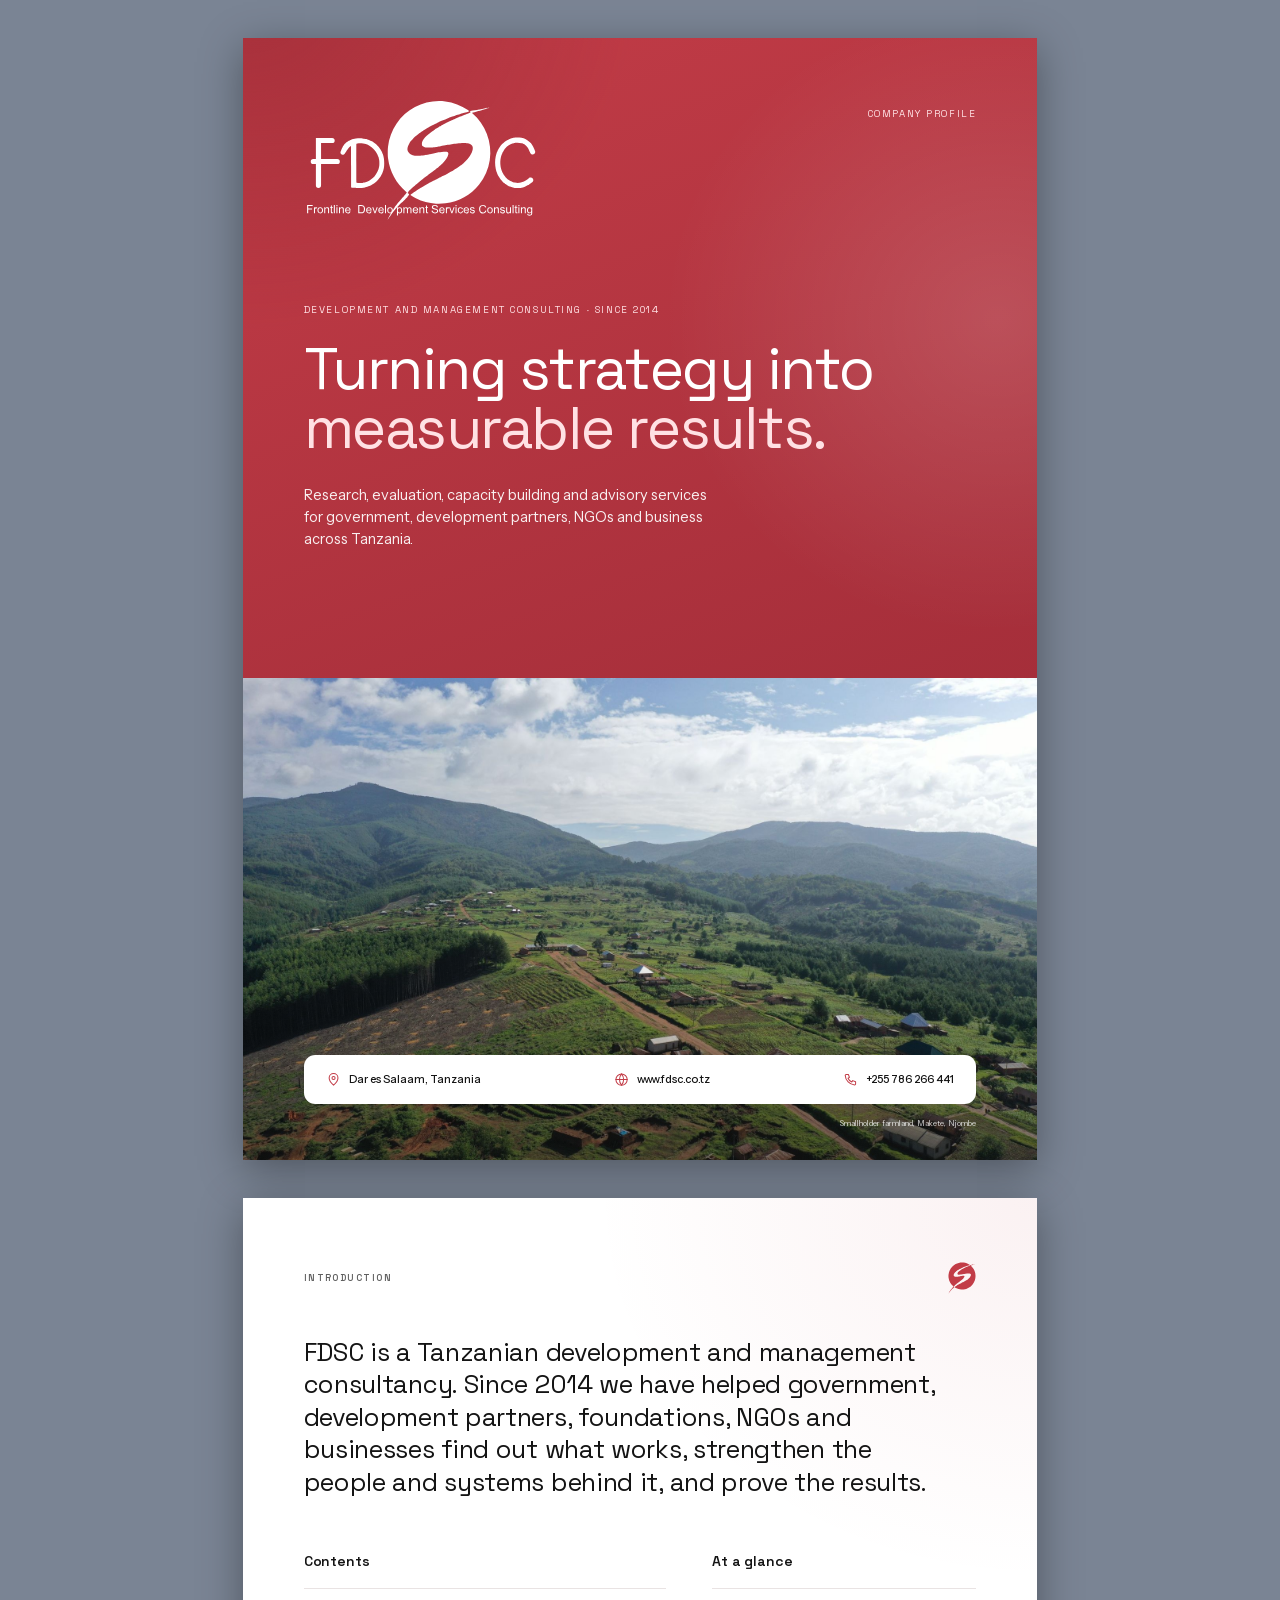
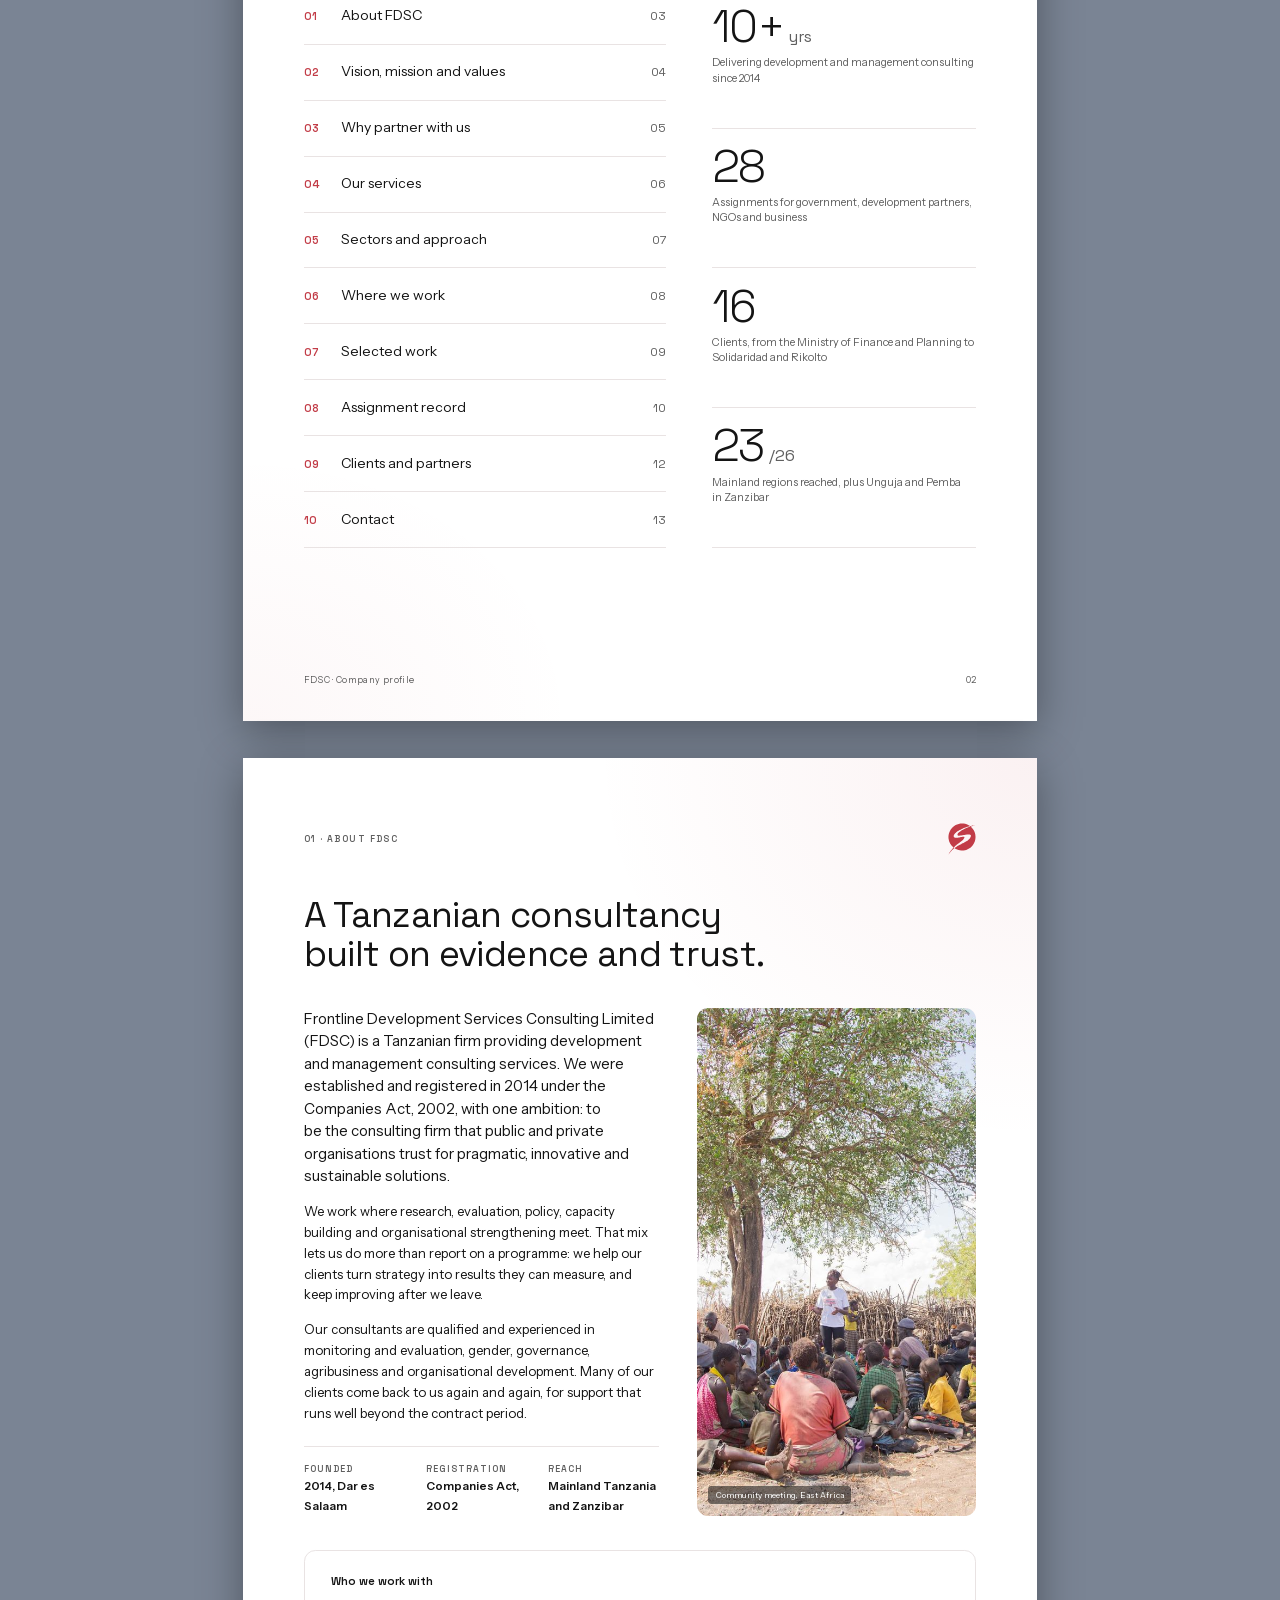
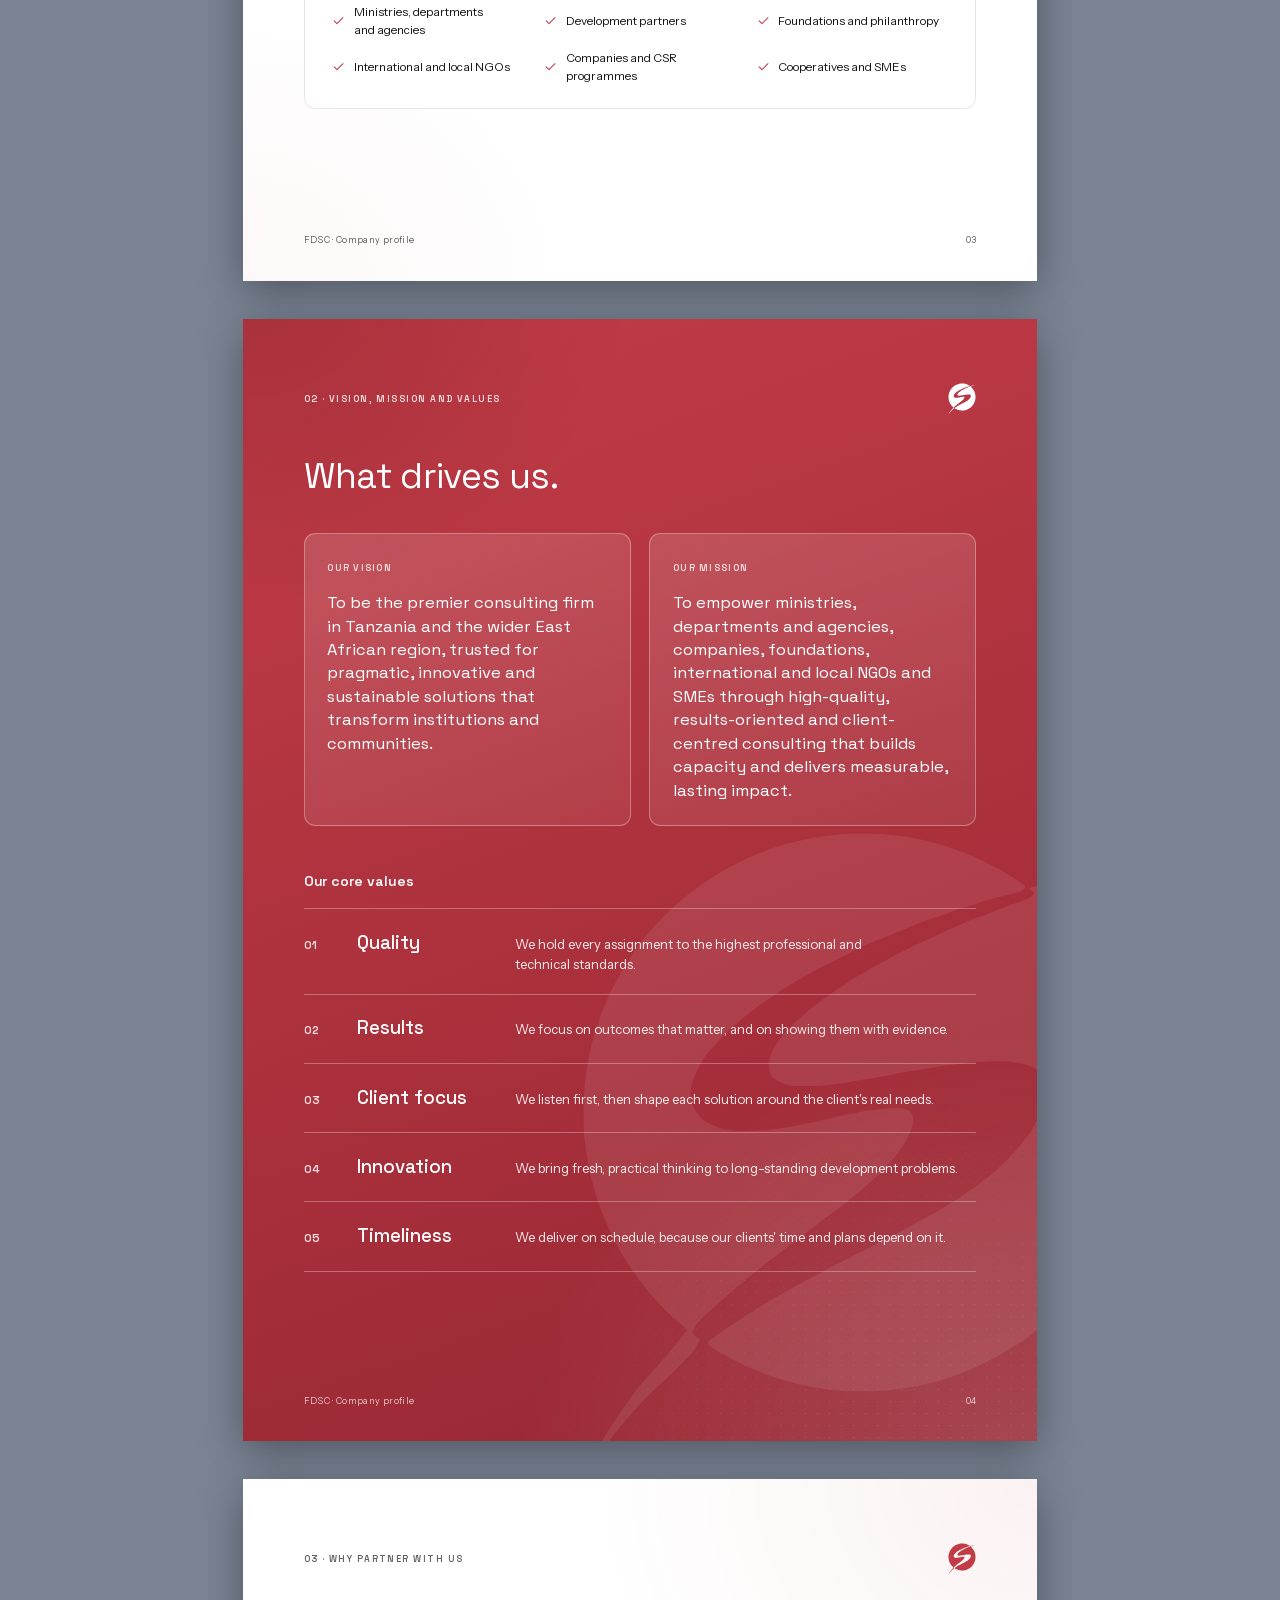
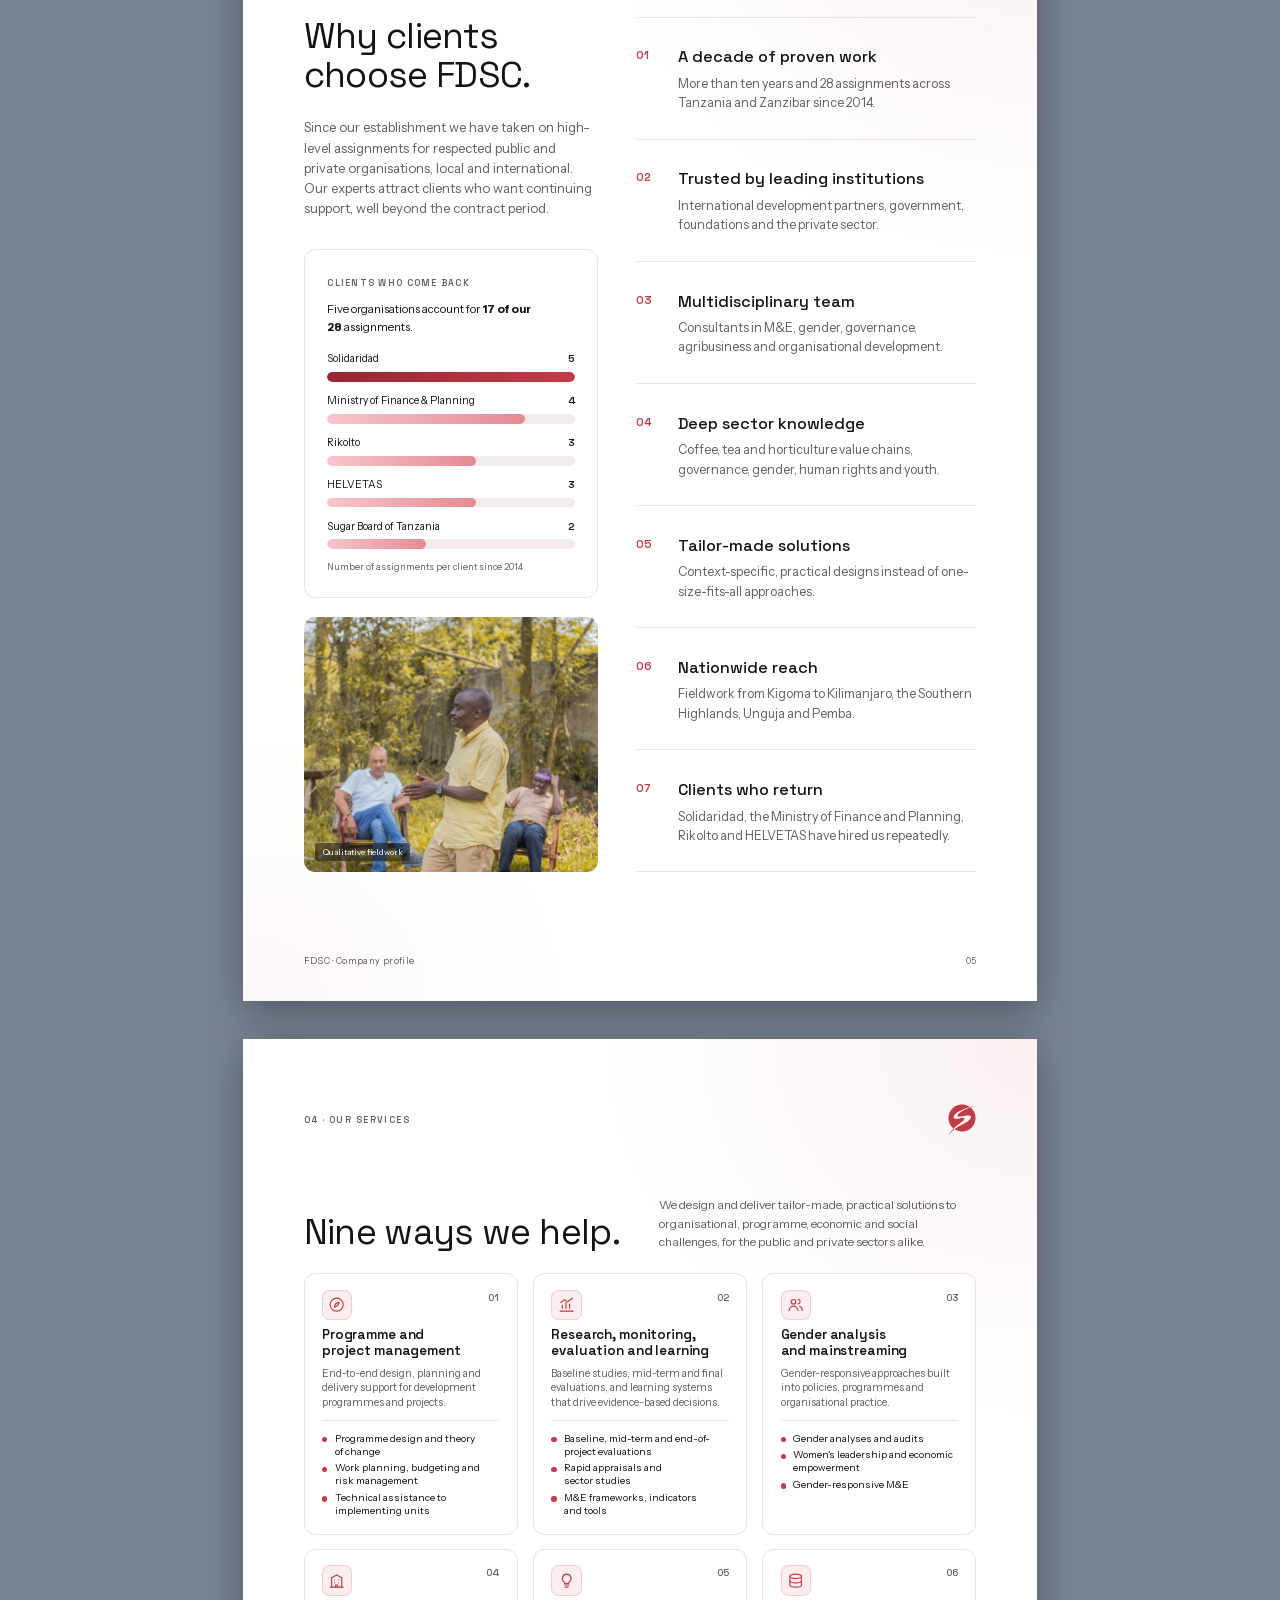
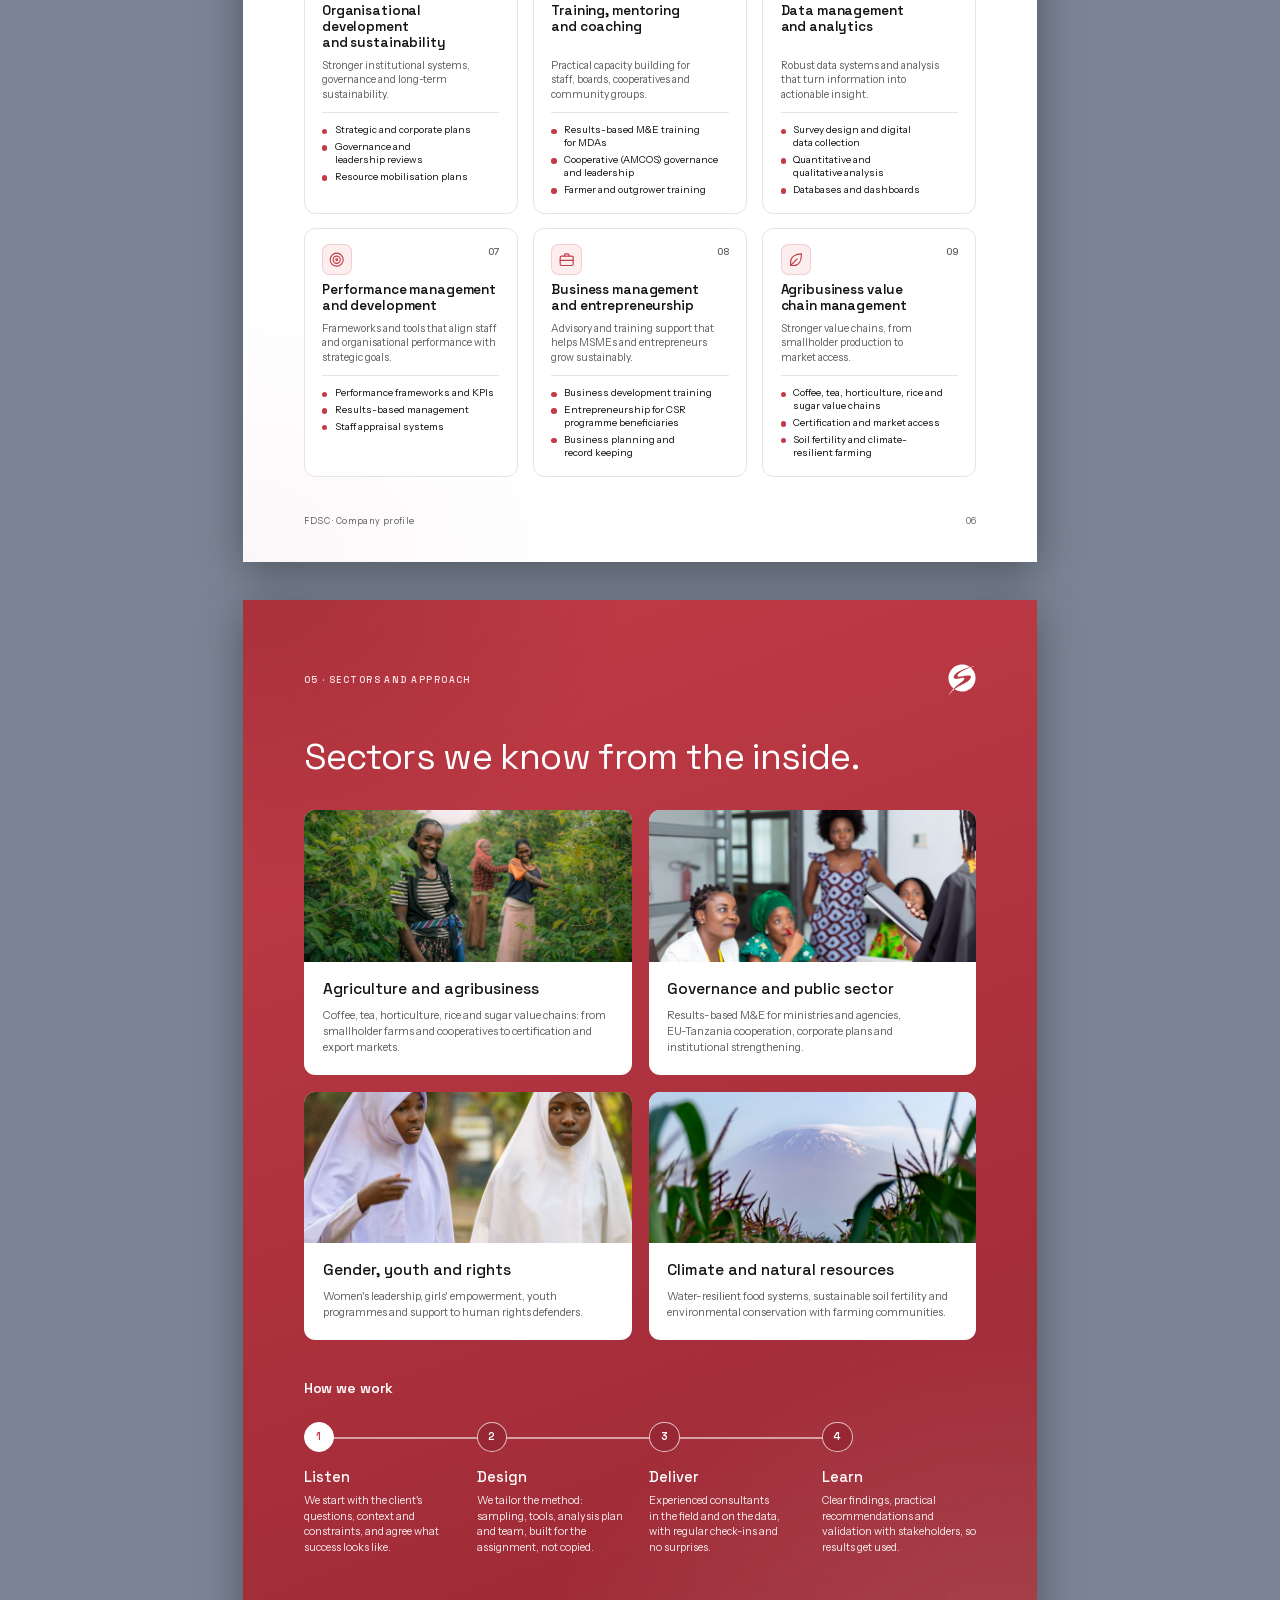
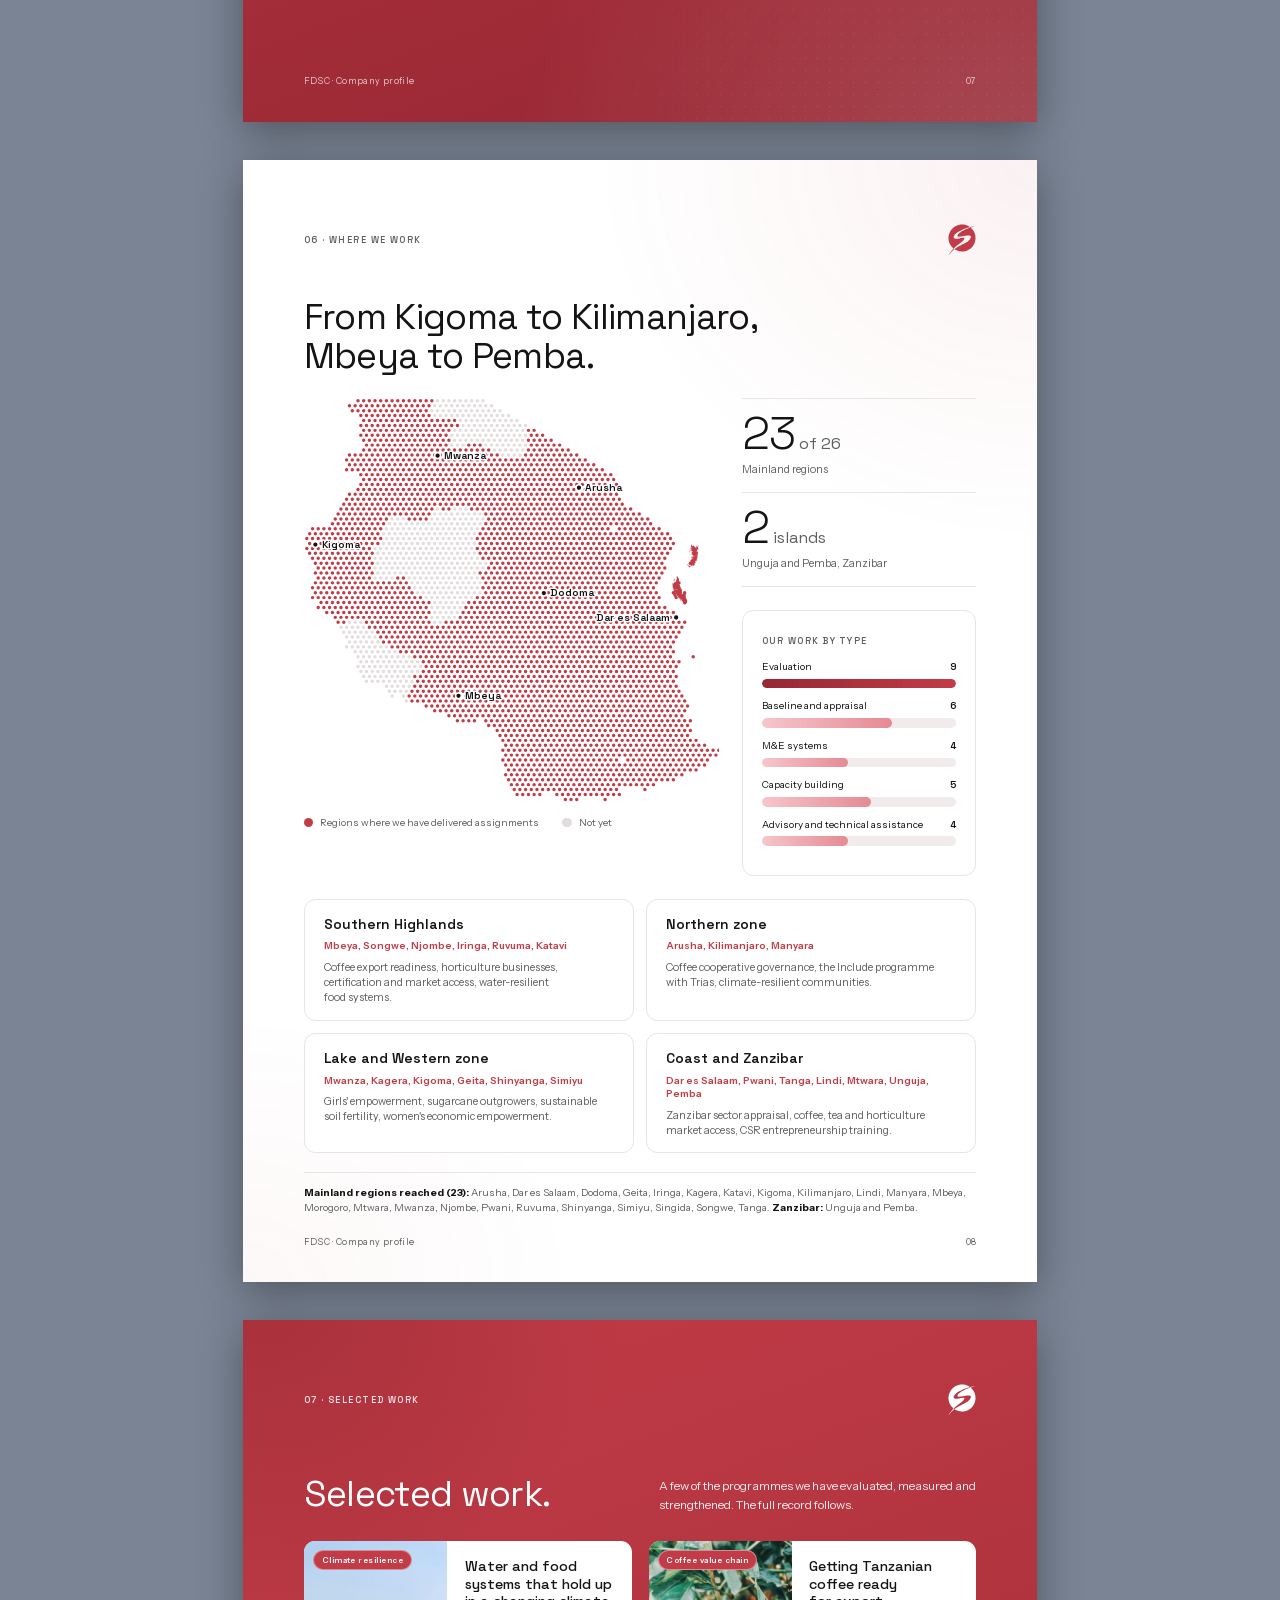
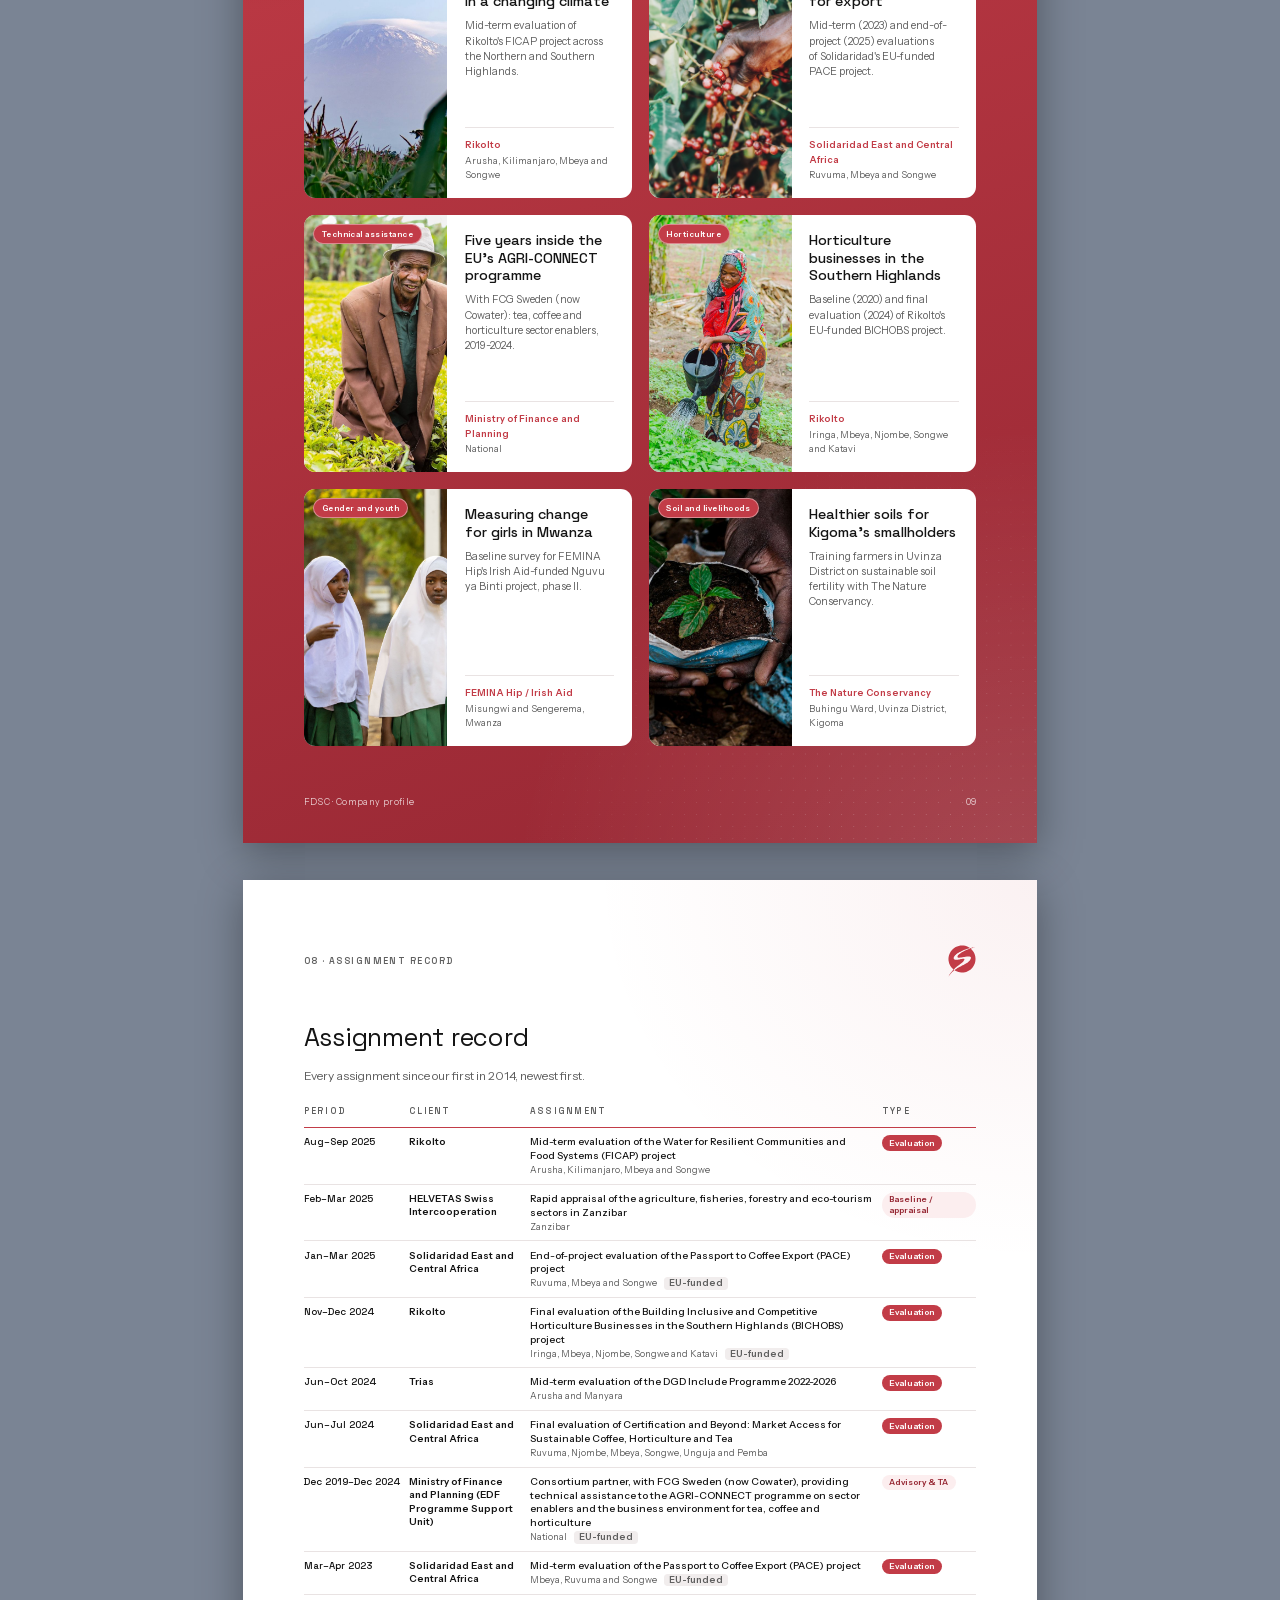
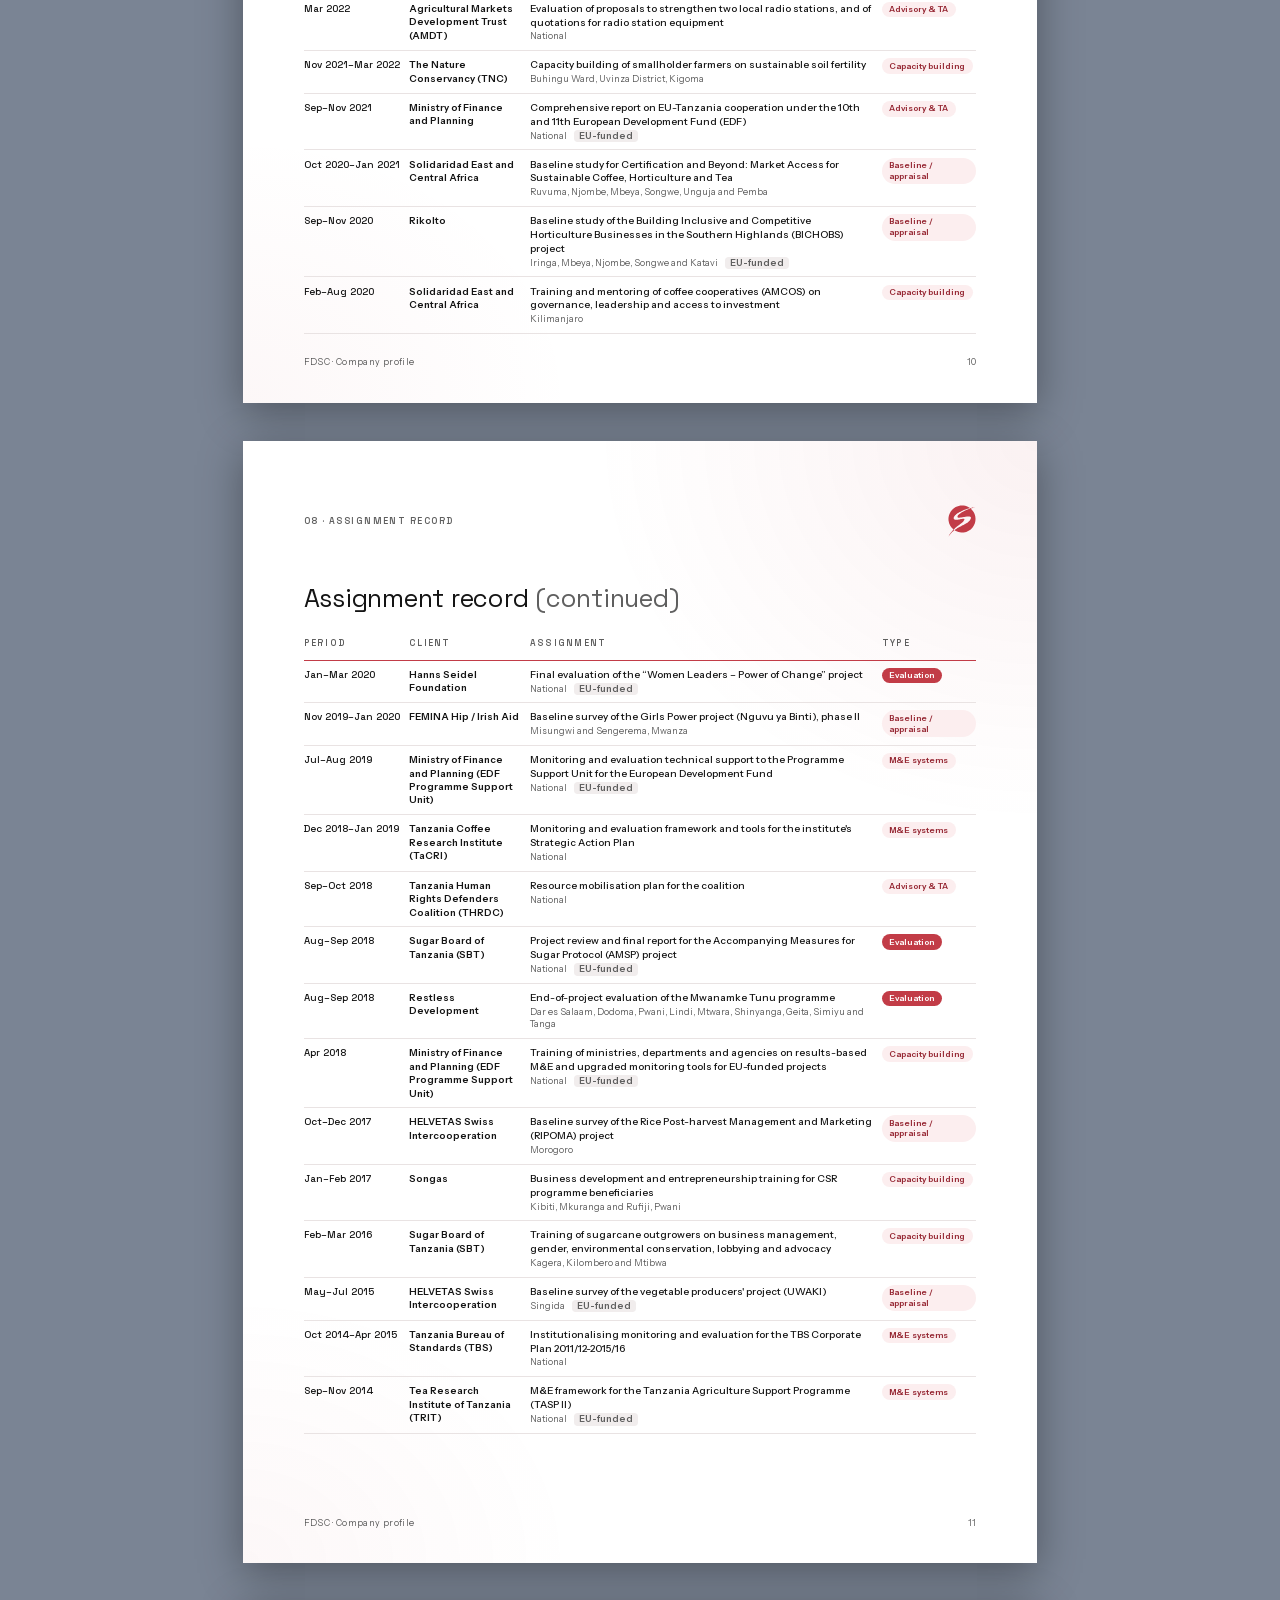
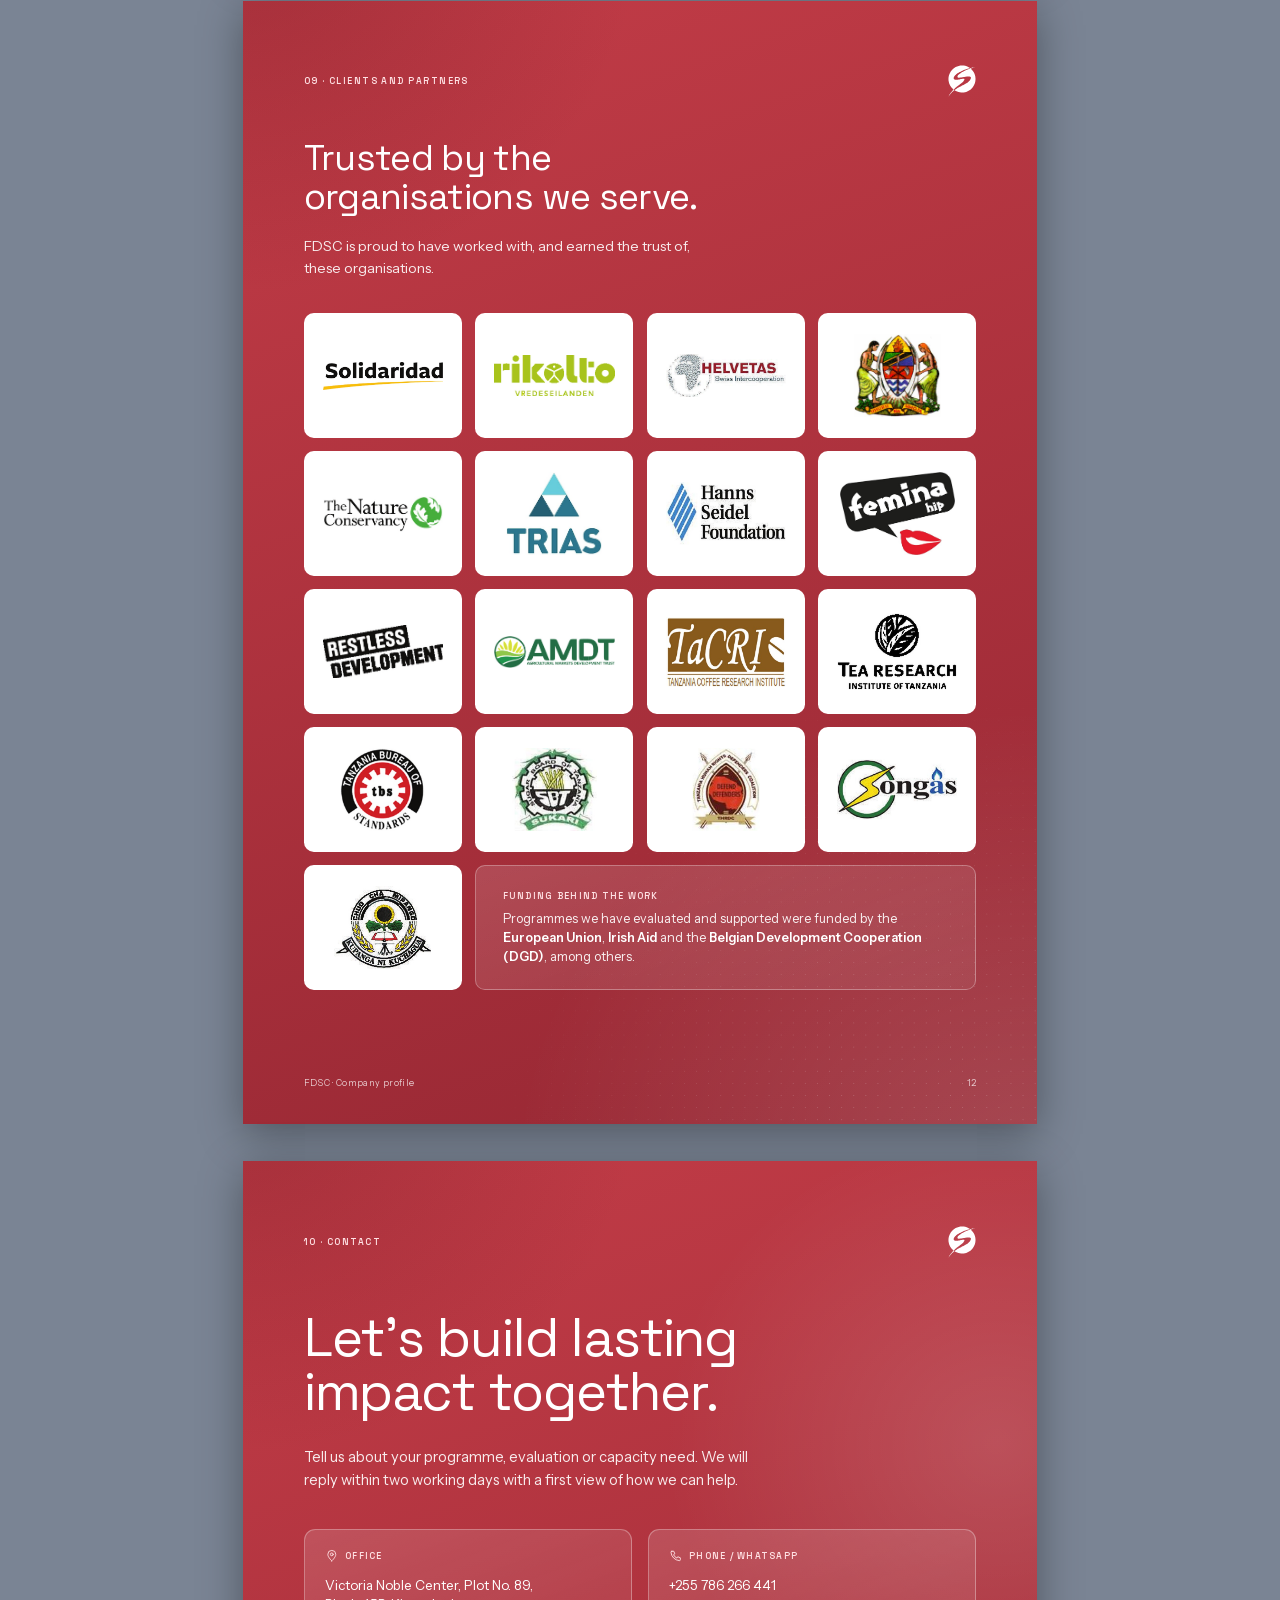
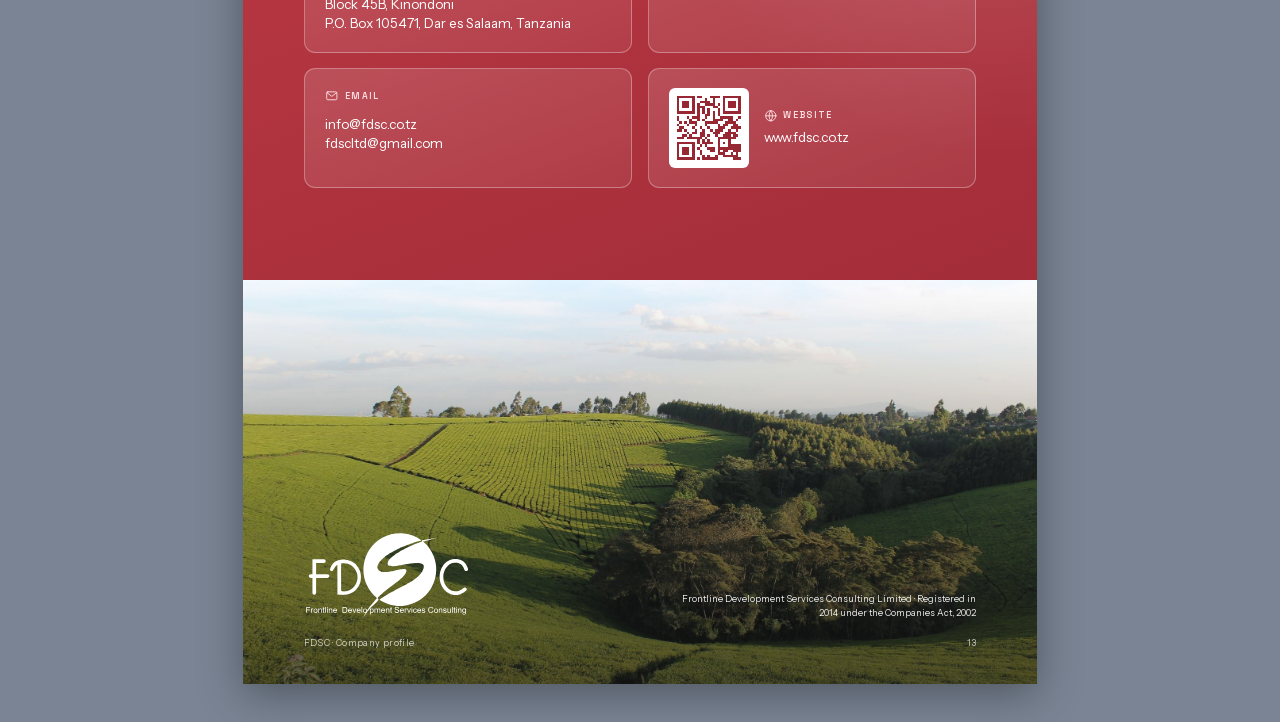
==== commit c6977350: "Office address back to Victoria Noble Center (confirmed by FDSC) FDSC confirmed Victoria Noble Cente" ====
--- a/company-profile/profile.html
+++ b/company-profile/profile.html
@@ -374,7 +374,7 @@
     <h2 class="h-hero">Let&rsquo;s build lasting impact together.</h2>
     <p class="lead on-dark">Tell us about your programme, evaluation or capacity need. We will reply within two working days with a first view of how we can help.</p>
     <div class="contact">
-      <div class="glass-d"><span class="label"><svg class="ic" viewBox="0 0 24 24" fill="none" stroke="currentColor" stroke-width="1.6" stroke-linecap="round" stroke-linejoin="round" aria-hidden="true"><path d="M12 21s-7-6.2-7-11.5a7 7 0 0 1 14 0C19 14.8 12 21 12 21z"/><circle cx="12" cy="9.5" r="2.5"/></svg> Office</span><p>Natai Plaza, Coca-Cola Road<br>P.O. Box 105471, Dar es Salaam, Tanzania</p></div>
+      <div class="glass-d"><span class="label"><svg class="ic" viewBox="0 0 24 24" fill="none" stroke="currentColor" stroke-width="1.6" stroke-linecap="round" stroke-linejoin="round" aria-hidden="true"><path d="M12 21s-7-6.2-7-11.5a7 7 0 0 1 14 0C19 14.8 12 21 12 21z"/><circle cx="12" cy="9.5" r="2.5"/></svg> Office</span><p>Victoria Noble Center, Plot No.&nbsp;89, Block&nbsp;45B, Kinondoni<br>P.O. Box 105471, Dar es Salaam, Tanzania</p></div>
       <div class="glass-d"><span class="label"><svg class="ic" viewBox="0 0 24 24" fill="none" stroke="currentColor" stroke-width="1.6" stroke-linecap="round" stroke-linejoin="round" aria-hidden="true"><path d="M5 4h3.5l1.8 4.6-2.3 1.4a11 11 0 0 0 6 6l1.4-2.3L20 15.5V19a1.5 1.5 0 0 1-1.6 1.5A16 16 0 0 1 3.5 5.6 1.5 1.5 0 0 1 5 4z"/></svg> Phone / WhatsApp</span><p>+255 786 266 441</p></div>
       <div class="glass-d"><span class="label"><svg class="ic" viewBox="0 0 24 24" fill="none" stroke="currentColor" stroke-width="1.6" stroke-linecap="round" stroke-linejoin="round" aria-hidden="true"><rect x="3" y="5" width="18" height="14" rx="2"/><path d="m3.5 6.5 8.5 6.5 8.5-6.5"/></svg> Email</span><p>info@fdsc.co.tz<br>fdscltd@gmail.com</p></div>
       <div class="glass-d qrbox"><svg class="qr" xmlns="http://www.w3.org/2000/svg" viewBox="0 0 25 25" shape-rendering="crispEdges" role="img" aria-label="QR code: https://www.fdsc.co.tz"><path class="qrline" stroke="#962733" d="M0 0.5h7m1 0h2m3 0h4m1 0h7m-25 1h1m5 0h1m4 0h1m2 0h1m3 0h1m5 0h1m-25 1h1m1 0h3m1 0h1m2 0h4m1 0h1m3 0h1m1 0h3m1 0h1m-25 1h1m1 0h3m1 0h1m1 0h1m2 0h4m1 0h1m1 0h1m1 0h3m1 0h1m-25 1h1m1 0h3m1 0h1m1 0h3m3 0h2m2 0h1m1 0h3m1 0h1m-25 1h1m5 0h1m1 0h1m1 0h1m1 0h1m3 0h1m1 0h1m5 0h1m-25 1h7m1 0h1m1 0h1m1 0h1m1 0h1m1 0h1m1 0h7m-17 1h1m2 0h2m1 0h1m1 0h1m-17 1h1m3 0h1m1 0h3m2 0h1m2 0h1m2 0h5m2 0h1m-25 1h1m4 0h1m2 0h1m1 0h1m3 0h4m2 0h2m1 0h1m-23 1h1m1 0h1m1 0h3m3 0h5m3 0h4m-23 1h1m3 0h1m2 0h1m3 0h1m4 0h1m1 0h2m2 0h2m-23 1h2m3 0h1m2 0h1m2 0h1m3 0h3m2 0h4m-25 1h2m1 0h1m3 0h1m2 0h1m2 0h1m1 0h3m2 0h1m2 0h1m-20 1h1m1 0h2m1 0h2m3 0h3m2 0h4m-21 1h2m1 0h1m3 0h2m1 0h1m2 0h1m2 0h3m1 0h2m-24 1h3m1 0h6m1 0h1m4 0h7m-15 1h1m1 0h1m1 0h1m3 0h1m3 0h1m-21 1h7m1 0h1m1 0h4m2 0h1m1 0h1m1 0h1m-21 1h1m5 0h1m2 0h1m1 0h1m4 0h1m3 0h5m-25 1h1m1 0h3m1 0h1m1 0h1m3 0h3m1 0h9m-25 1h1m1 0h3m1 0h1m2 0h1m3 0h2m1 0h1m1 0h2m2 0h3m-25 1h1m1 0h3m1 0h1m2 0h1m6 0h3m2 0h1m1 0h1m-24 1h1m5 0h1m3 0h1m1 0h1m2 0h1m2 0h6m-24 1h7m1 0h1m1 0h6m6 0h3"/></svg><p><span class="label"><svg class="ic" viewBox="0 0 24 24" fill="none" stroke="currentColor" stroke-width="1.6" stroke-linecap="round" stroke-linejoin="round" aria-hidden="true"><circle cx="12" cy="12" r="9"/><path d="M3 12h18"/><path d="M12 3a14 14 0 0 1 0 18M12 3a14 14 0 0 0 0 18"/></svg> Website</span>www.fdsc.co.tz</p></div>
